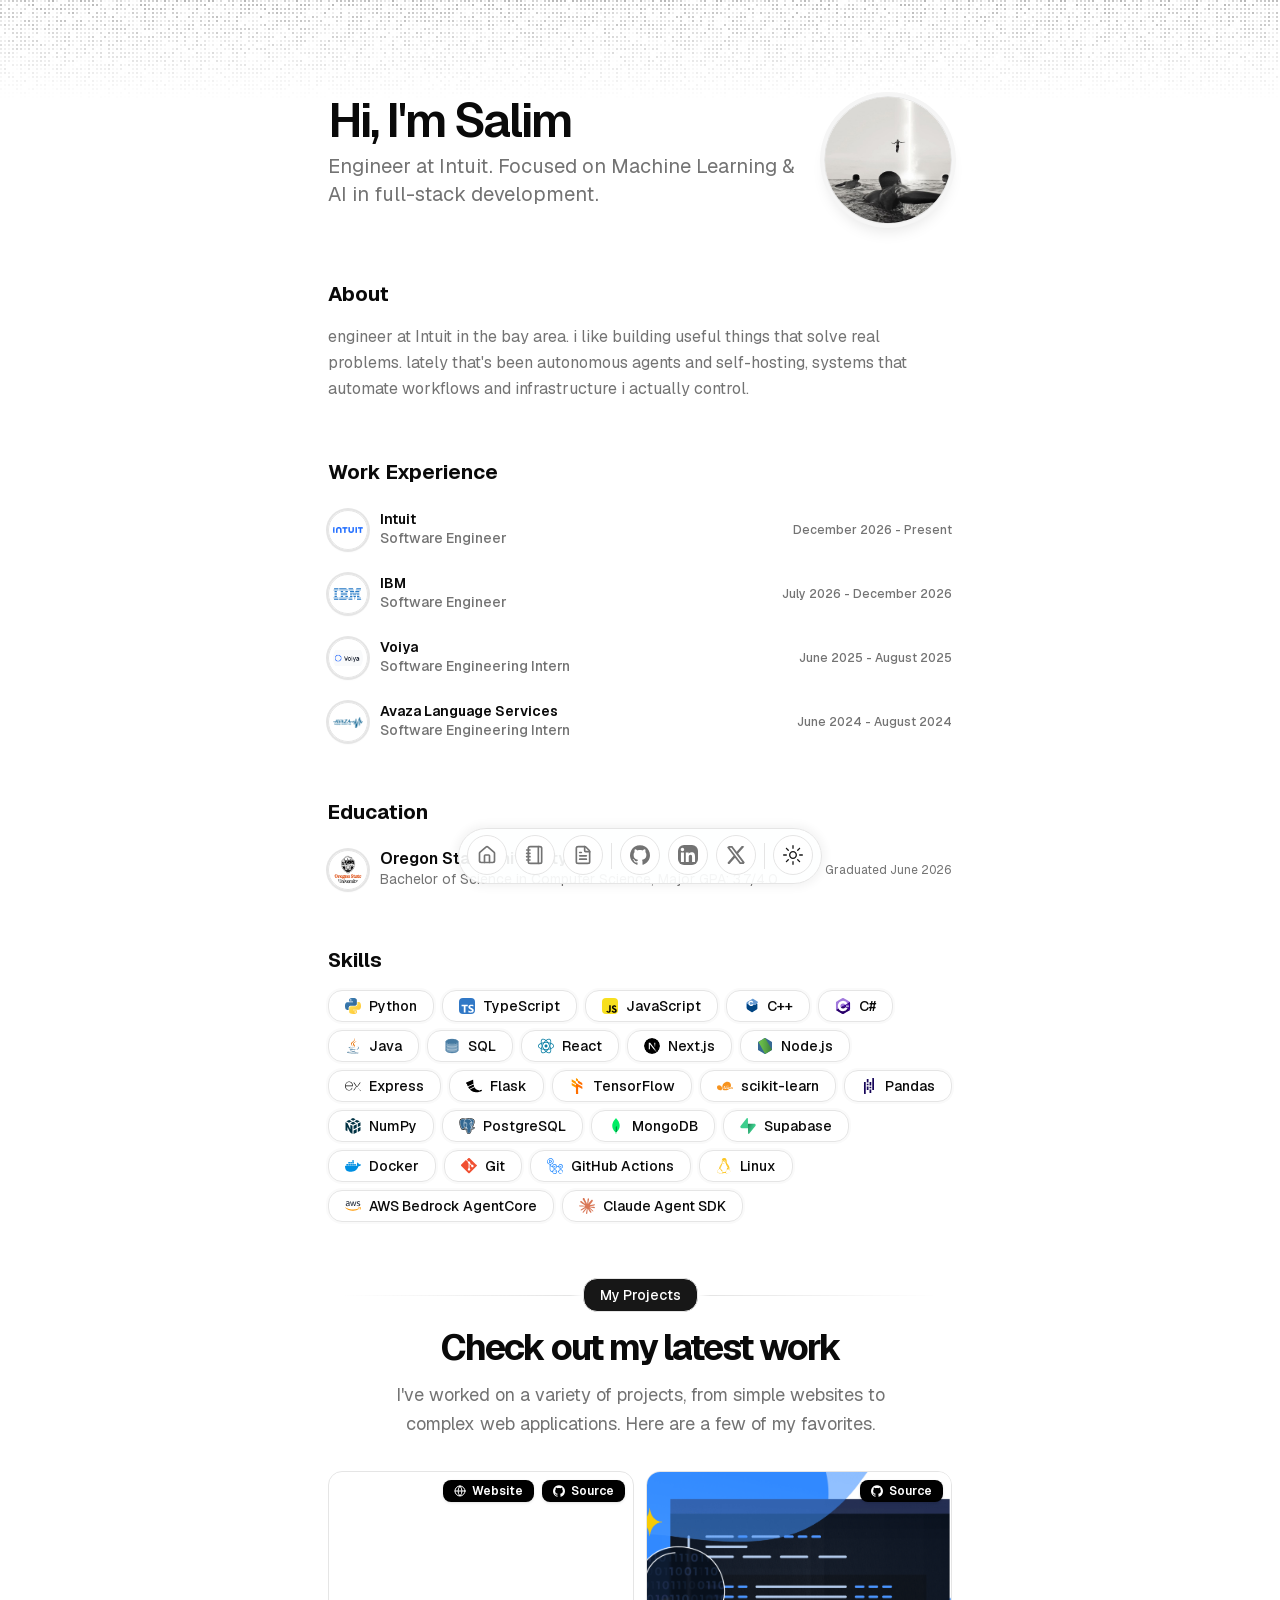
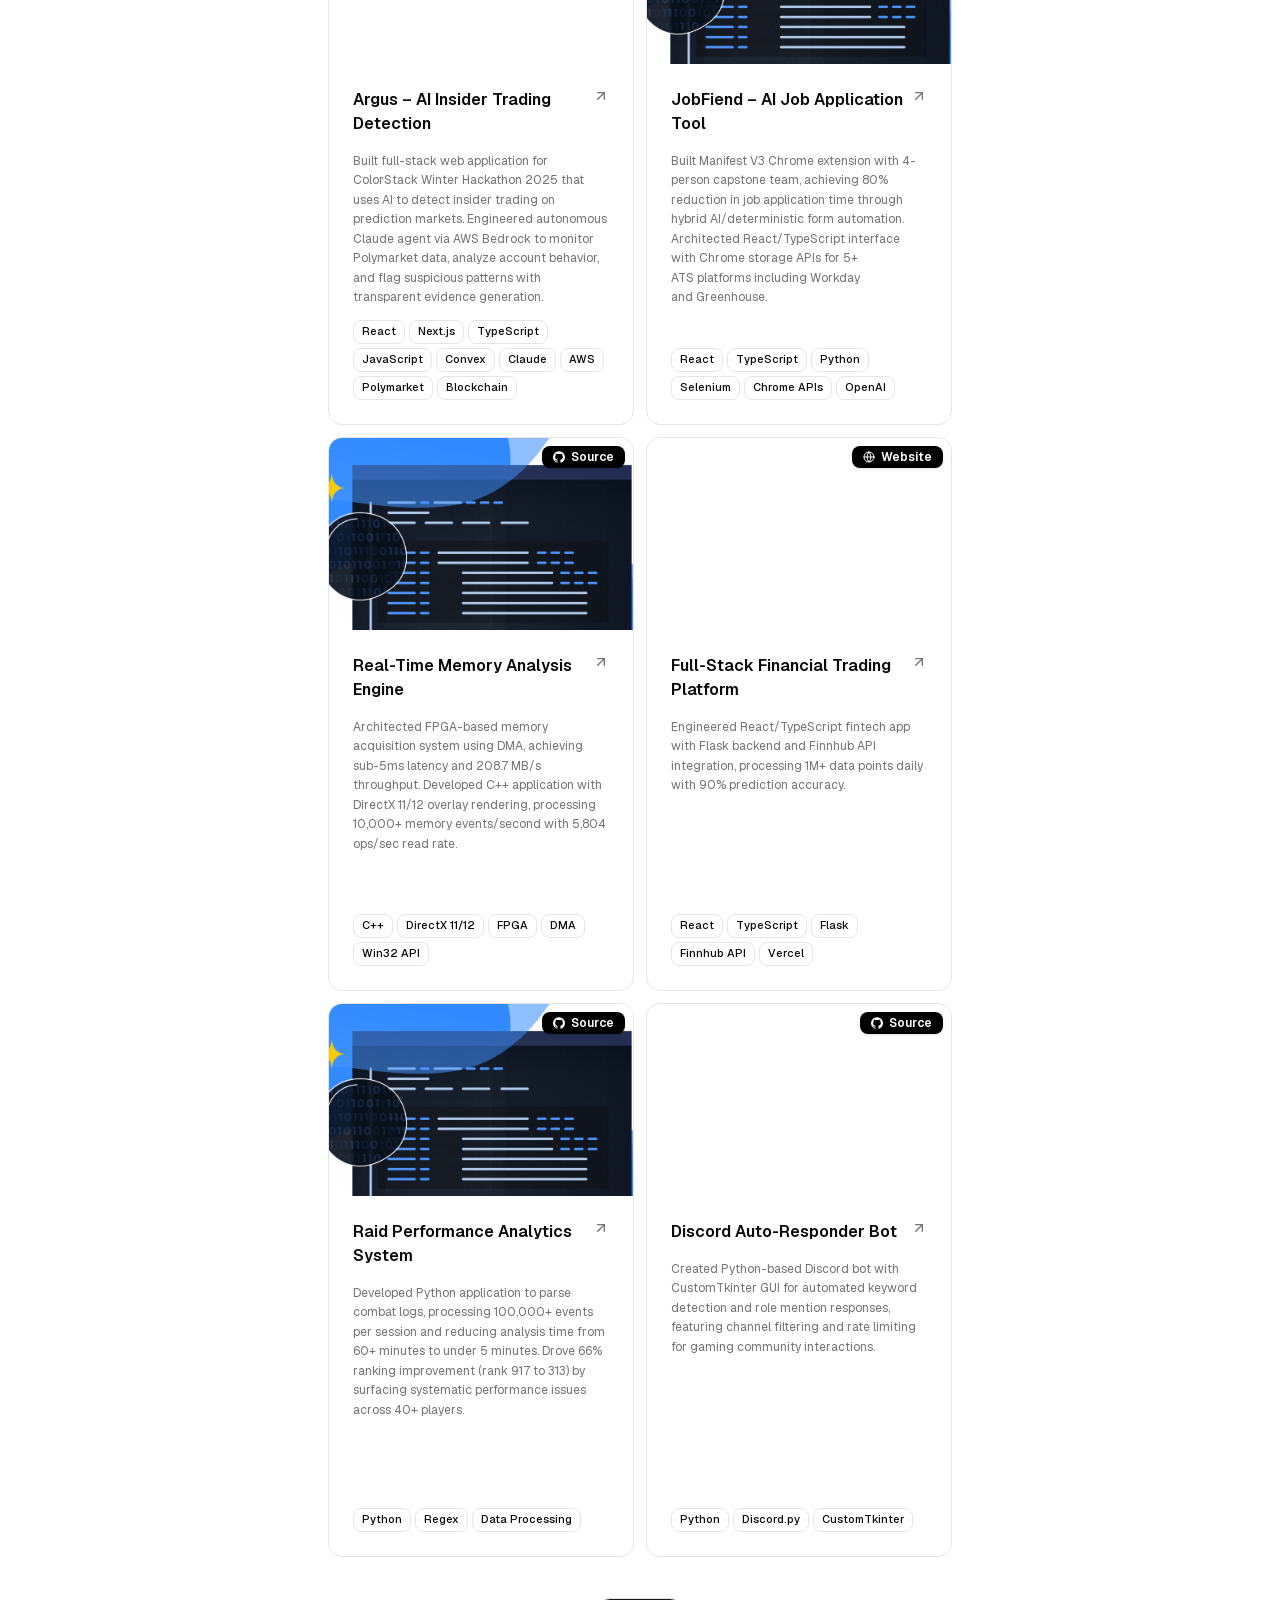
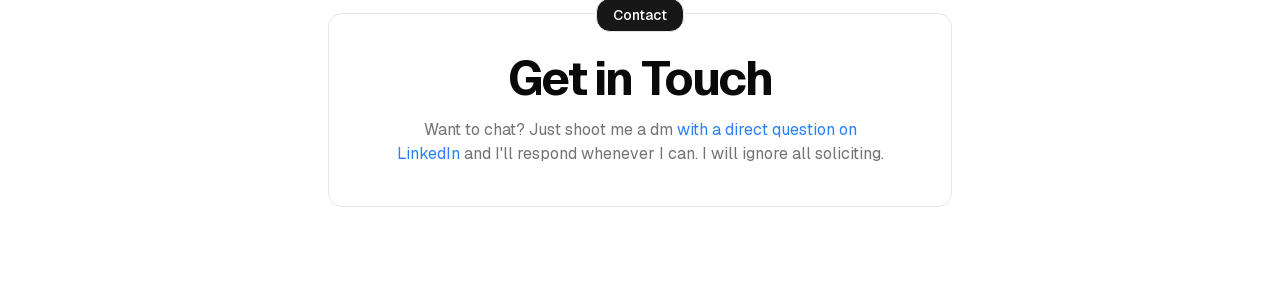
==== index.html @ 307e8f8c "Deploy 7e2ff40f2d755bfeb5355e731fb5a6c71953a22b" ====
<!DOCTYPE html><!--v1bGFWr_uBRPhKfL0Xw4x--><html lang="en"><head><meta charSet="utf-8"/><meta name="viewport" content="width=device-width, initial-scale=1"/><link rel="preload" href="/_next/static/media/797e433ab948586e-s.p.29207c2f.woff2" as="font" crossorigin="" type="font/woff2"/><link rel="preload" href="/_next/static/media/caa3a2e1cccd8315-s.p.3b6cae6d.woff2" as="font" crossorigin="" type="font/woff2"/><link rel="preload" as="image" href="/intuit.png"/><link rel="preload" as="image" href="/ibm.png"/><link rel="preload" as="image" href="/voiya.png"/><link rel="preload" as="image" href="/avaza.png"/><link rel="preload" href="/osu.png" as="image"/><link rel="preload" as="image" href="/MemoryAnalysis.png"/><link rel="stylesheet" href="/_next/static/chunks/4c486f12a15ea960.css" data-precedence="next"/><link rel="preload" as="script" fetchPriority="low" href="/_next/static/chunks/5f8fe1779d039fbc.js"/><script src="/_next/static/chunks/8f4176fbfef2be30.js" async=""></script><script src="/_next/static/chunks/daeb0c231b2fce1c.js" async=""></script><script src="/_next/static/chunks/f322d800278ea09f.js" async=""></script><script src="/_next/static/chunks/turbopack-19019f3e06a7b77a.js" async=""></script><script src="/_next/static/chunks/6a21297094e6a497.js" async=""></script><script src="/_next/static/chunks/fc717ff24ae232ab.js" async=""></script><script src="/_next/static/chunks/5c0843859f7a8e01.js" async=""></script><script src="/_next/static/chunks/aa8100d928005d19.js" async=""></script><script src="/_next/static/chunks/80f752f39536e339.js" async=""></script><script src="/_next/static/chunks/029a8f15e1ed0dcb.js" async=""></script><script src="/_next/static/chunks/483a12865e0bba97.js" async=""></script><script src="/_next/static/chunks/1d3be43a6dda29b7.js" async=""></script><meta name="next-size-adjust" content=""/><title>Salim Mohamed</title><meta name="description" content="Engineer at Intuit. Focused on Machine Learning &amp; AI in full-stack development."/><link rel="manifest" href="/site.webmanifest"/><meta name="robots" content="index, follow"/><meta name="googlebot" content="index, follow, max-video-preview:-1, max-image-preview:large, max-snippet:-1"/><meta property="og:title" content="Salim Mohamed"/><meta property="og:description" content="Engineer at Intuit. Focused on Machine Learning &amp; AI in full-stack development."/><meta property="og:url" content="https://salimmohamed.github.io/"/><meta property="og:site_name" content="Salim Mohamed"/><meta property="og:locale" content="en_US"/><meta property="og:image:alt" content="Salim Mohamed"/><meta property="og:image:type" content="image/png"/><meta property="og:image" content="https://salimmohamed.github.io/opengraph-image.png?4ff2cd6089a0b4b8"/><meta property="og:image:width" content="1200"/><meta property="og:image:height" content="630"/><meta property="og:type" content="website"/><meta name="twitter:card" content="summary_large_image"/><meta name="twitter:title" content="Salim Mohamed"/><meta name="twitter:description" content="Engineer at Intuit. Focused on Machine Learning &amp; AI in full-stack development."/><meta name="twitter:image:alt" content="Salim Mohamed"/><meta name="twitter:image:type" content="image/png"/><meta name="twitter:image" content="https://salimmohamed.github.io/opengraph-image.png?4ff2cd6089a0b4b8"/><meta name="twitter:image:width" content="1200"/><meta name="twitter:image:height" content="630"/><link rel="icon" href="/favicon.ico?favicon.bda4d57d.ico" sizes="48x48" type="image/x-icon"/><link rel="icon" href="/icon.png?icon.f6a9f7d6.png" sizes="512x512" type="image/png"/><link rel="apple-touch-icon" href="/apple-icon.png?apple-icon.ce78c426.png" sizes="180x180" type="image/png"/><script src="/_next/static/chunks/a6dad97d9634a72d.js" noModule=""></script></head><body class="min-h-screen bg-background font-sans antialiased relative geist_a4f9adef-module__rTGU2W__variable geist_mono_f41124e8-module__uIW-CG__variable"><div hidden=""><!--$--><!--/$--></div><script>((a,b,c,d,e,f,g,h)=>{let i=document.documentElement,j=["light","dark"];function k(b){var c;(Array.isArray(a)?a:[a]).forEach(a=>{let c="class"===a,d=c&&f?e.map(a=>f[a]||a):e;c?(i.classList.remove(...d),i.classList.add(f&&f[b]?f[b]:b)):i.setAttribute(a,b)}),c=b,h&&j.includes(c)&&(i.style.colorScheme=c)}if(d)k(d);else try{let a=localStorage.getItem(b)||c,d=g&&"system"===a?window.matchMedia("(prefers-color-scheme: dark)").matches?"dark":"light":a;k(d)}catch(a){}})("class","theme","light",null,["light","dark"],null,true,true)</script><div class="absolute inset-0 top-0 left-0 right-0 h-[100px] overflow-hidden z-0"><div class="h-full w-full" style="mask-image:linear-gradient(to bottom, black, transparent);-webkit-mask-image:linear-gradient(to bottom, black, transparent)"><canvas class="pointer-events-none" style="width:0;height:0"></canvas></div></div><div class="relative z-10 max-w-2xl mx-auto py-12 pb-24 sm:py-24 px-6"><main class="min-h-dvh flex flex-col gap-14 relative"><section id="hero"><div class="mx-auto w-full max-w-2xl space-y-8"><div class="gap-2 gap-y-6 flex flex-col md:flex-row justify-between"><div class="gap-2 flex flex-col order-2 md:order-1"><div class="flex"><span class="inline-block text-3xl font-semibold tracking-tighter sm:text-4xl lg:text-5xl" style="opacity:0;filter:blur(8px);transform:translateY(-8px)">Hi, I&#x27;m Salim</span></div><div class="flex"><span class="inline-block text-muted-foreground max-w-[600px] md:text-lg lg:text-xl" style="opacity:0;filter:blur(8px);transform:translateY(-8px)">Engineer at Intuit. Focused on Machine Learning &amp; AI in full-stack development.</span></div></div><div class="order-1 md:order-2" style="opacity:0;filter:blur(6px);transform:translateY(-6px)"><span class="relative flex shrink-0 overflow-hidden size-24 md:size-32 border rounded-full shadow-lg ring-4 ring-muted"><span class="flex h-full w-full items-center justify-center rounded-full bg-muted">SM</span></span></div></div></div></section><section id="about"><div class="flex min-h-0 flex-col gap-y-4"><div style="opacity:0;filter:blur(6px);transform:translateY(-6px)"><h2 class="text-xl font-bold">About</h2></div><div style="opacity:0;filter:blur(6px);transform:translateY(-6px)"><div class="prose max-w-full text-pretty font-sans leading-relaxed text-muted-foreground dark:prose-invert"><p>engineer at Intuit in the bay area. i like building useful things that solve real problems. lately that&#x27;s been autonomous agents and self-hosting, systems that automate workflows and infrastructure i actually control.</p></div></div></div></section><section id="work"><div class="flex min-h-0 flex-col gap-y-6"><div style="opacity:0;filter:blur(6px);transform:translateY(-6px)"><h2 class="text-xl font-bold">Work Experience</h2></div><div style="opacity:0;filter:blur(6px);transform:translateY(-6px)"><div class="w-full grid gap-6" data-orientation="vertical"><div data-state="closed" data-orientation="vertical" class="w-full border-b-0 grid gap-2"><h3 data-orientation="vertical" data-state="closed" class="flex"><button type="button" aria-controls="radix-_R_2dplflb_" aria-expanded="false" data-state="closed" data-orientation="vertical" id="radix-_R_dplflb_" class="flex flex-1 items-center justify-between text-sm font-medium text-left [&amp;[data-state=open]_svg]:rotate-180 hover:no-underline p-0 cursor-pointer transition-colors rounded-none group [&amp;&gt;svg]:hidden" data-radix-collection-item=""><div class="flex items-center gap-x-3 justify-between w-full text-left"><div class="flex items-center gap-x-3 flex-1 min-w-0"><img src="/intuit.png" alt="Intuit" class="size-8 md:size-10 p-1 border rounded-full shadow ring-2 ring-border overflow-hidden object-contain flex-none"/><div class="flex-1 min-w-0 gap-0.5 flex flex-col"><div class="font-semibold leading-none flex items-center gap-2">Intuit<span class="relative inline-flex items-center w-3.5 h-3.5"><svg xmlns="http://www.w3.org/2000/svg" width="24" height="24" viewBox="0 0 24 24" fill="none" stroke="currentColor" stroke-width="2" stroke-linecap="round" stroke-linejoin="round" class="lucide lucide-chevron-right absolute h-3.5 w-3.5 shrink-0 text-muted-foreground stroke-2 transition-all duration-300 ease-out translate-x-0 opacity-0 group-hover:translate-x-1 group-hover:opacity-100 group-data-[state=open]:opacity-0 group-data-[state=open]:translate-x-0" aria-hidden="true"><path d="m9 18 6-6-6-6"></path></svg><svg xmlns="http://www.w3.org/2000/svg" width="24" height="24" viewBox="0 0 24 24" fill="none" stroke="currentColor" stroke-width="2" stroke-linecap="round" stroke-linejoin="round" class="lucide lucide-chevron-down absolute h-3.5 w-3.5 shrink-0 text-muted-foreground stroke-2 transition-all duration-200 opacity-0 rotate-0 group-data-[state=open]:opacity-100 group-data-[state=open]:rotate-180" aria-hidden="true"><path d="m6 9 6 6 6-6"></path></svg></span></div><div class="font-sans text-sm text-muted-foreground">Software Engineer</div></div></div><div class="flex items-center gap-1 text-xs tabular-nums text-muted-foreground text-right flex-none"><span>December 2026<!-- --> - <!-- -->Present</span></div></div></button></h3><div data-state="closed" id="radix-_R_2dplflb_" hidden="" role="region" aria-labelledby="radix-_R_dplflb_" data-orientation="vertical" class="overflow-hidden text-sm data-[state=closed]:animate-accordion-up data-[state=open]:animate-accordion-down" style="--radix-accordion-content-height:var(--radix-collapsible-content-height);--radix-accordion-content-width:var(--radix-collapsible-content-width)"></div></div><div data-state="closed" data-orientation="vertical" class="w-full border-b-0 grid gap-2"><h3 data-orientation="vertical" data-state="closed" class="flex"><button type="button" aria-controls="radix-_R_2lplflb_" aria-expanded="false" data-state="closed" data-orientation="vertical" id="radix-_R_lplflb_" class="flex flex-1 items-center justify-between text-sm font-medium text-left [&amp;[data-state=open]_svg]:rotate-180 hover:no-underline p-0 cursor-pointer transition-colors rounded-none group [&amp;&gt;svg]:hidden" data-radix-collection-item=""><div class="flex items-center gap-x-3 justify-between w-full text-left"><div class="flex items-center gap-x-3 flex-1 min-w-0"><img src="/ibm.png" alt="IBM" class="size-8 md:size-10 p-1 border rounded-full shadow ring-2 ring-border overflow-hidden object-contain flex-none"/><div class="flex-1 min-w-0 gap-0.5 flex flex-col"><div class="font-semibold leading-none flex items-center gap-2">IBM<span class="relative inline-flex items-center w-3.5 h-3.5"><svg xmlns="http://www.w3.org/2000/svg" width="24" height="24" viewBox="0 0 24 24" fill="none" stroke="currentColor" stroke-width="2" stroke-linecap="round" stroke-linejoin="round" class="lucide lucide-chevron-right absolute h-3.5 w-3.5 shrink-0 text-muted-foreground stroke-2 transition-all duration-300 ease-out translate-x-0 opacity-0 group-hover:translate-x-1 group-hover:opacity-100 group-data-[state=open]:opacity-0 group-data-[state=open]:translate-x-0" aria-hidden="true"><path d="m9 18 6-6-6-6"></path></svg><svg xmlns="http://www.w3.org/2000/svg" width="24" height="24" viewBox="0 0 24 24" fill="none" stroke="currentColor" stroke-width="2" stroke-linecap="round" stroke-linejoin="round" class="lucide lucide-chevron-down absolute h-3.5 w-3.5 shrink-0 text-muted-foreground stroke-2 transition-all duration-200 opacity-0 rotate-0 group-data-[state=open]:opacity-100 group-data-[state=open]:rotate-180" aria-hidden="true"><path d="m6 9 6 6 6-6"></path></svg></span></div><div class="font-sans text-sm text-muted-foreground">Software Engineer</div></div></div><div class="flex items-center gap-1 text-xs tabular-nums text-muted-foreground text-right flex-none"><span>July 2026<!-- --> - <!-- -->December 2026</span></div></div></button></h3><div data-state="closed" id="radix-_R_2lplflb_" hidden="" role="region" aria-labelledby="radix-_R_lplflb_" data-orientation="vertical" class="overflow-hidden text-sm data-[state=closed]:animate-accordion-up data-[state=open]:animate-accordion-down" style="--radix-accordion-content-height:var(--radix-collapsible-content-height);--radix-accordion-content-width:var(--radix-collapsible-content-width)"></div></div><div data-state="closed" data-orientation="vertical" class="w-full border-b-0 grid gap-2"><h3 data-orientation="vertical" data-state="closed" class="flex"><button type="button" aria-controls="radix-_R_2tplflb_" aria-expanded="false" data-state="closed" data-orientation="vertical" id="radix-_R_tplflb_" class="flex flex-1 items-center justify-between text-sm font-medium text-left [&amp;[data-state=open]_svg]:rotate-180 hover:no-underline p-0 cursor-pointer transition-colors rounded-none group [&amp;&gt;svg]:hidden" data-radix-collection-item=""><div class="flex items-center gap-x-3 justify-between w-full text-left"><div class="flex items-center gap-x-3 flex-1 min-w-0"><img src="/voiya.png" alt="Voiya" class="size-8 md:size-10 p-1 border rounded-full shadow ring-2 ring-border overflow-hidden object-contain flex-none"/><div class="flex-1 min-w-0 gap-0.5 flex flex-col"><div class="font-semibold leading-none flex items-center gap-2">Voiya<span class="relative inline-flex items-center w-3.5 h-3.5"><svg xmlns="http://www.w3.org/2000/svg" width="24" height="24" viewBox="0 0 24 24" fill="none" stroke="currentColor" stroke-width="2" stroke-linecap="round" stroke-linejoin="round" class="lucide lucide-chevron-right absolute h-3.5 w-3.5 shrink-0 text-muted-foreground stroke-2 transition-all duration-300 ease-out translate-x-0 opacity-0 group-hover:translate-x-1 group-hover:opacity-100 group-data-[state=open]:opacity-0 group-data-[state=open]:translate-x-0" aria-hidden="true"><path d="m9 18 6-6-6-6"></path></svg><svg xmlns="http://www.w3.org/2000/svg" width="24" height="24" viewBox="0 0 24 24" fill="none" stroke="currentColor" stroke-width="2" stroke-linecap="round" stroke-linejoin="round" class="lucide lucide-chevron-down absolute h-3.5 w-3.5 shrink-0 text-muted-foreground stroke-2 transition-all duration-200 opacity-0 rotate-0 group-data-[state=open]:opacity-100 group-data-[state=open]:rotate-180" aria-hidden="true"><path d="m6 9 6 6 6-6"></path></svg></span></div><div class="font-sans text-sm text-muted-foreground">Software Engineering Intern</div></div></div><div class="flex items-center gap-1 text-xs tabular-nums text-muted-foreground text-right flex-none"><span>June 2025<!-- --> - <!-- -->August 2025</span></div></div></button></h3><div data-state="closed" id="radix-_R_2tplflb_" hidden="" role="region" aria-labelledby="radix-_R_tplflb_" data-orientation="vertical" class="overflow-hidden text-sm data-[state=closed]:animate-accordion-up data-[state=open]:animate-accordion-down" style="--radix-accordion-content-height:var(--radix-collapsible-content-height);--radix-accordion-content-width:var(--radix-collapsible-content-width)"></div></div><div data-state="closed" data-orientation="vertical" class="w-full border-b-0 grid gap-2"><h3 data-orientation="vertical" data-state="closed" class="flex"><button type="button" aria-controls="radix-_R_35plflb_" aria-expanded="false" data-state="closed" data-orientation="vertical" id="radix-_R_15plflb_" class="flex flex-1 items-center justify-between text-sm font-medium text-left [&amp;[data-state=open]_svg]:rotate-180 hover:no-underline p-0 cursor-pointer transition-colors rounded-none group [&amp;&gt;svg]:hidden" data-radix-collection-item=""><div class="flex items-center gap-x-3 justify-between w-full text-left"><div class="flex items-center gap-x-3 flex-1 min-w-0"><img src="/avaza.png" alt="Avaza Language Services" class="size-8 md:size-10 p-1 border rounded-full shadow ring-2 ring-border overflow-hidden object-contain flex-none"/><div class="flex-1 min-w-0 gap-0.5 flex flex-col"><div class="font-semibold leading-none flex items-center gap-2">Avaza Language Services<span class="relative inline-flex items-center w-3.5 h-3.5"><svg xmlns="http://www.w3.org/2000/svg" width="24" height="24" viewBox="0 0 24 24" fill="none" stroke="currentColor" stroke-width="2" stroke-linecap="round" stroke-linejoin="round" class="lucide lucide-chevron-right absolute h-3.5 w-3.5 shrink-0 text-muted-foreground stroke-2 transition-all duration-300 ease-out translate-x-0 opacity-0 group-hover:translate-x-1 group-hover:opacity-100 group-data-[state=open]:opacity-0 group-data-[state=open]:translate-x-0" aria-hidden="true"><path d="m9 18 6-6-6-6"></path></svg><svg xmlns="http://www.w3.org/2000/svg" width="24" height="24" viewBox="0 0 24 24" fill="none" stroke="currentColor" stroke-width="2" stroke-linecap="round" stroke-linejoin="round" class="lucide lucide-chevron-down absolute h-3.5 w-3.5 shrink-0 text-muted-foreground stroke-2 transition-all duration-200 opacity-0 rotate-0 group-data-[state=open]:opacity-100 group-data-[state=open]:rotate-180" aria-hidden="true"><path d="m6 9 6 6 6-6"></path></svg></span></div><div class="font-sans text-sm text-muted-foreground">Software Engineering Intern</div></div></div><div class="flex items-center gap-1 text-xs tabular-nums text-muted-foreground text-right flex-none"><span>June 2024<!-- --> - <!-- -->August 2024</span></div></div></button></h3><div data-state="closed" id="radix-_R_35plflb_" hidden="" role="region" aria-labelledby="radix-_R_15plflb_" data-orientation="vertical" class="overflow-hidden text-sm data-[state=closed]:animate-accordion-up data-[state=open]:animate-accordion-down" style="--radix-accordion-content-height:var(--radix-collapsible-content-height);--radix-accordion-content-width:var(--radix-collapsible-content-width)"></div></div></div></div></div></section><section id="education"><div class="flex min-h-0 flex-col gap-y-6"><div style="opacity:0;filter:blur(6px);transform:translateY(-6px)"><h2 class="text-xl font-bold">Education</h2></div><div class="flex flex-col gap-8"><div style="opacity:0;filter:blur(6px);transform:translateY(-6px)"><a target="_blank" rel="noopener noreferrer" class="flex items-center gap-x-3 justify-between group" href="https://oregonstate.edu/"><div class="flex items-center gap-x-3 flex-1 min-w-0"><img src="/osu.png" alt="Oregon State University" class="size-8 md:size-10 p-1 border rounded-full shadow ring-2 ring-border overflow-hidden object-contain flex-none"/><div class="flex-1 min-w-0 flex flex-col gap-0.5"><div class="font-semibold leading-none flex items-center gap-2">Oregon State University<svg xmlns="http://www.w3.org/2000/svg" width="24" height="24" viewBox="0 0 24 24" fill="none" stroke="currentColor" stroke-width="2" stroke-linecap="round" stroke-linejoin="round" class="lucide lucide-arrow-up-right h-3.5 w-3.5 text-muted-foreground opacity-0 -translate-x-2 group-hover:opacity-100 group-hover:translate-x-0 transition-all duration-200" aria-hidden="true"><path d="M7 7h10v10"></path><path d="M7 17 17 7"></path></svg></div><div class="font-sans text-sm text-muted-foreground">Bachelor of Science in Computer Science, Major GPA: 3.7/4.0</div></div></div><div class="flex items-center gap-1 text-xs tabular-nums text-muted-foreground text-right flex-none"><span>Graduated June 2026</span></div></a></div></div></div></section><section id="skills"><div class="flex min-h-0 flex-col gap-y-4"><div style="opacity:0;filter:blur(6px);transform:translateY(-6px)"><h2 class="text-xl font-bold">Skills</h2></div><div class="flex flex-wrap gap-2"><div style="opacity:0;filter:blur(6px);transform:translateY(-6px)"><div class="border bg-background border-border ring-2 ring-border/20 rounded-xl h-8 w-fit px-4 flex items-center gap-2"><svg class="size-4 rounded overflow-hidden object-contain" fill="none" viewBox="16 16 32 32"><path fill="url(#a)" d="M31.885 16c-8.124 0-7.617 3.523-7.617 3.523l.01 3.65h7.752v1.095H21.197S16 23.678 16 31.876c0 8.196 4.537 7.906 4.537 7.906h2.708v-3.804s-.146-4.537 4.465-4.537h7.688s4.32.07 4.32-4.175v-7.019S40.374 16 31.885 16zm-4.275 2.454a1.394 1.394 0 1 1 0 2.79 1.393 1.393 0 0 1-1.395-1.395c0-.771.624-1.395 1.395-1.395z"></path><path fill="url(#b)" d="M32.115 47.833c8.124 0 7.617-3.523 7.617-3.523l-.01-3.65H31.97v-1.095h10.832S48 40.155 48 31.958c0-8.197-4.537-7.906-4.537-7.906h-2.708v3.803s.146 4.537-4.465 4.537h-7.688s-4.32-.07-4.32 4.175v7.019s-.656 4.247 7.833 4.247zm4.275-2.454a1.393 1.393 0 0 1-1.395-1.395 1.394 1.394 0 1 1 1.395 1.395z"></path><defs><linearGradient id="a" x1="19.075" x2="34.898" y1="18.782" y2="34.658" gradientUnits="userSpaceOnUse"><stop stop-color="#387EB8"></stop><stop offset="1" stop-color="#366994"></stop></linearGradient><linearGradient id="b" x1="28.809" x2="45.803" y1="28.882" y2="45.163" gradientUnits="userSpaceOnUse"><stop stop-color="#FFE052"></stop><stop offset="1" stop-color="#FFC331"></stop></linearGradient></defs></svg><span class="text-foreground text-sm font-medium">Python</span></div></div><div style="opacity:0;filter:blur(6px);transform:translateY(-6px)"><div class="border bg-background border-border ring-2 ring-border/20 rounded-xl h-8 w-fit px-4 flex items-center gap-2"><svg class="size-4 rounded overflow-hidden object-contain" viewBox="0 0 256 256" preserveAspectRatio="xMidYMid"><path d="M20 0h216c11.046 0 20 8.954 20 20v216c0 11.046-8.954 20-20 20H20c-11.046 0-20-8.954-20-20V20C0 8.954 8.954 0 20 0Z" fill="#3178C6"></path><path d="M150.518 200.475v27.62c4.492 2.302 9.805 4.028 15.938 5.179 6.133 1.151 12.597 1.726 19.393 1.726 6.622 0 12.914-.633 18.874-1.899 5.96-1.266 11.187-3.352 15.678-6.257 4.492-2.906 8.048-6.704 10.669-11.394 2.62-4.689 3.93-10.486 3.93-17.391 0-5.006-.749-9.394-2.246-13.163a30.748 30.748 0 0 0-6.479-10.055c-2.821-2.935-6.205-5.567-10.149-7.898-3.945-2.33-8.394-4.531-13.347-6.602-3.628-1.497-6.881-2.949-9.761-4.359-2.879-1.41-5.327-2.848-7.342-4.316-2.016-1.467-3.571-3.021-4.665-4.661-1.094-1.64-1.641-3.495-1.641-5.567 0-1.899.489-3.61 1.468-5.135s2.362-2.834 4.147-3.927c1.785-1.094 3.973-1.942 6.565-2.547 2.591-.604 5.471-.906 8.638-.906 2.304 0 4.737.173 7.299.518 2.563.345 5.14.877 7.732 1.597a53.669 53.669 0 0 1 7.558 2.719 41.7 41.7 0 0 1 6.781 3.797v-25.807c-4.204-1.611-8.797-2.805-13.778-3.582-4.981-.777-10.697-1.165-17.147-1.165-6.565 0-12.784.705-18.658 2.115-5.874 1.409-11.043 3.61-15.506 6.602-4.463 2.993-7.99 6.805-10.582 11.437-2.591 4.632-3.887 10.17-3.887 16.615 0 8.228 2.375 15.248 7.127 21.06 4.751 5.811 11.963 10.731 21.638 14.759a291.458 291.458 0 0 1 10.625 4.575c3.283 1.496 6.119 3.049 8.509 4.66 2.39 1.611 4.276 3.366 5.658 5.265 1.382 1.899 2.073 4.057 2.073 6.474a9.901 9.901 0 0 1-1.296 4.963c-.863 1.524-2.174 2.848-3.93 3.97-1.756 1.122-3.945 1.999-6.565 2.632-2.62.633-5.687.95-9.2.95-5.989 0-11.92-1.05-17.794-3.151-5.875-2.1-11.317-5.25-16.327-9.451Zm-46.036-68.733H140V109H41v22.742h35.345V233h28.137V131.742Z" fill="#FFF"></path></svg><span class="text-foreground text-sm font-medium">TypeScript</span></div></div><div style="opacity:0;filter:blur(6px);transform:translateY(-6px)"><div class="border bg-background border-border ring-2 ring-border/20 rounded-xl h-8 w-fit px-4 flex items-center gap-2"><svg class="size-4 rounded overflow-hidden object-contain" viewBox="0 0 256 256"><path fill="#F7DF1E" d="M0 0h256v256H0V0Z"></path><path d="M67.312 213.932l19.59-11.856c3.78 6.701 7.218 12.371 15.465 12.371 7.905 0 12.89-3.092 12.89-15.12v-81.798h24.057v82.138c0 24.917-14.606 36.259-35.916 36.259-19.245 0-30.416-9.967-36.087-21.996M152.381 211.354l19.588-11.341c5.157 8.421 11.859 14.607 23.715 14.607 9.969 0 16.325-4.984 16.325-11.858 0-8.248-6.53-11.17-17.528-15.98l-6.013-2.58c-17.357-7.387-28.87-16.667-28.87-36.257 0-18.044 13.747-31.792 35.228-31.792 15.294 0 26.292 5.328 34.196 19.247l-18.732 12.03c-4.125-7.389-8.591-10.31-15.465-10.31-7.046 0-11.514 4.468-11.514 10.31 0 7.217 4.468 10.14 14.778 14.608l6.014 2.577c20.45 8.765 31.963 17.7 31.963 37.804 0 21.654-17.012 33.51-39.867 33.51-22.339 0-36.774-10.654-43.819-24.574" fill="#000"></path></svg><span class="text-foreground text-sm font-medium">JavaScript</span></div></div><div style="opacity:0;filter:blur(6px);transform:translateY(-6px)"><div class="border bg-background border-border ring-2 ring-border/20 rounded-xl h-8 w-fit px-4 flex items-center gap-2"><svg class="size-4 rounded overflow-hidden object-contain" viewBox="0 0 256 288" fill="none"><path d="M255.569 84.452c-.002-4.83-1.035-9.098-3.124-12.761-2.052-3.602-5.058-6.627-9.032-9.066C219.547 47.308 195.68 31.988 171.81 16.677c-7.927-5.094-16.052-5.106-23.984-.022C125.383 30.592 80.236 57.46 57.757 71.665c-8.207 5.186-12.268 12.667-12.268 22.79v73.242c0 4.823 1.028 9.085 3.112 12.742 2.09 3.668 5.103 6.7 9.085 9.139 22.443 15.321 46.31 30.641 70.174 45.956 7.945 5.102 16.079 5.103 24.023.015 23.868-15.312 47.736-30.632 71.609-45.943 3.982-2.44 6.995-5.472 9.085-9.139 2.083-3.656 3.111-7.919 3.112-12.742l-.12-83.273Z" fill="#659AD2"></path><path d="M128.182 143.241 57.758 102.07c-1.92-1.123-3.607-2.507-5.065-4.152v88.238c0 4.823 1.028 9.085 3.112 12.742 2.09 3.668 5.103 6.7 9.085 9.139 22.443 15.321 46.31 30.641 70.174 45.956 7.945 5.102 16.079 5.103 24.023.015 23.868-15.312 47.736-30.632 71.609-45.943 3.982-2.44 6.995-5.472 9.085-9.139 2.083-3.656 3.111-7.919 3.112-12.742V97.918c-1.458 1.645-3.145 3.029-5.065 4.152l-109.646 41.171Z" fill="#004482"></path><path d="M128.182 143.241c-26.065 0-47.188-21.123-47.188-47.187 0-26.066 21.123-47.19 47.188-47.19 18.216 0 34.05 10.333 41.945 25.46l-20.97 12.138c-3.96-7.567-11.865-12.739-20.975-12.739-13.027 0-23.59 10.563-23.59 23.59 0 13.027 10.563 23.59 23.59 23.59 9.11 0 17.016-5.172 20.975-12.74l20.97 12.14c-7.895 15.126-23.729 22.938-41.945 22.938Z" fill="#FFF"></path><path d="M191.463 107.854h-6v-6h-6v6h-6v6h6v6h6v-6h6v-6ZM215.463 107.854h-6v-6h-6v6h-6v6h6v6h6v-6h6v-6Z" fill="#FFF"></path></svg><span class="text-foreground text-sm font-medium">C++</span></div></div><div style="opacity:0;filter:blur(6px);transform:translateY(-6px)"><div class="border bg-background border-border ring-2 ring-border/20 rounded-xl h-8 w-fit px-4 flex items-center gap-2"><svg class="size-4 rounded overflow-hidden object-contain" preserveAspectRatio="xMidYMid" viewBox="0 -1.43 255.58 290.11"><path fill="#a179dc" d="M255.57 84.45c0-4.83-1.04-9.1-3.13-12.76a24.4 24.4 0 0 0-9.24-9C209.17 43.05 175.1 23.5 141.1 3.86c-9.17-5.3-18.06-5.1-27.16.27-13.54 7.98-81.35 46.83-101.55 58.53C4.06 67.5.02 74.87 0 84.44v118.37c0 4.72 1 8.9 2.99 12.51 2.05 3.72 5.17 6.82 9.38 9.26 20.21 11.7 88.02 50.55 101.56 58.53 9.11 5.38 18 5.57 27.17.27 34.02-19.64 68.08-39.2 102.1-58.81a24.33 24.33 0 0 0 9.4-9.25c1.99-3.61 2.98-7.8 2.98-12.52l-.01-118.35"></path><path fill="#280068" d="M128.18 143.24 2.98 215.33c2.06 3.7 5.18 6.8 9.4 9.25 20.2 11.7 88.01 50.55 101.55 58.53 9.11 5.38 18 5.57 27.17.27 34.02-19.64 68.08-39.2 102.1-58.81a24.33 24.33 0 0 0 9.4-9.25z"></path><path fill="#390091" d="M255.57 84.45c0-4.83-1.04-9.1-3.13-12.76l-124.26 71.55 124.41 72.07c2-3.6 2.99-7.79 3-12.51 0 0 0-78.9-.02-118.35"></path><g fill="#fff"><path d="M201.9 116.3v13.47h13.47v-13.48h6.73v13.48h13.48v6.73H222.1v13.48h13.48v6.74H222.1v13.47h-6.73V156.7h-13.48v13.48h-6.73V156.7h-13.48v-6.73h13.47V136.5h-13.47v-6.74h13.47v-13.48zm13.47 20.2h-13.48v13.48h13.48z"></path><path d="M128.46 48.63a94.96 94.96 0 0 1 82.26 47.45l-.16-.27-41.35 23.8A47.28 47.28 0 0 0 129 96.33h-.54a47.3 47.3 0 0 0-47.3 47.3 47.08 47.08 0 0 0 6.23 23.47 47.28 47.28 0 0 0 82.29-.27l-.2.35 41.29 23.91a94.97 94.97 0 0 1-81.25 47.54h-1.06a94.96 94.96 0 0 1-95-95 95 95 0 0 1 95-95z"></path></g></svg><span class="text-foreground text-sm font-medium">C#</span></div></div><div style="opacity:0;filter:blur(6px);transform:translateY(-6px)"><div class="border bg-background border-border ring-2 ring-border/20 rounded-xl h-8 w-fit px-4 flex items-center gap-2"><svg class="size-4 rounded overflow-hidden object-contain" preserveAspectRatio="xMidYMid" viewBox="0 0 256 346"><path d="M83 267s-14 8 9 11c27 3 41 2 71-3 0 0 8 5 19 9-67 29-153-2-99-17M74 230s-15 11 8 13c29 3 52 3 92-4 0 0 6 5 15 8-82 24-173 2-115-17" fill="#5382A1"></path><path d="M144 166c17 19-4 36-4 36s42-22 22-49c-18-26-32-38 44-82 0 0-119 29-62 95" fill="#E76F00"></path><path d="M233 295s10 8-10 15c-39 12-163 15-197 0-12-5 11-13 18-14l12-2c-14-9-89 19-38 28 138 22 251-10 215-27M89 190s-63 15-22 21c17 2 51 2 83-1 26-2 52-7 52-7l-16 9c-64 16-187 8-151-9 30-14 54-13 54-13M202 253c64-33 34-66 13-61l-7 2s2-3 6-5c41-14 73 43-14 66l2-2" fill="#5382A1"></path><path d="M162 0s36 36-34 91c-56 45-12 70 0 99-32-30-56-56-40-80 23-35 89-53 74-110" fill="#E76F00"></path><path d="M95 345c62 4 158-3 160-32 0 0-4 11-51 20-53 10-119 9-158 2 0 0 8 7 49 10" fill="#5382A1"></path></svg><span class="text-foreground text-sm font-medium">Java</span></div></div><div style="opacity:0;filter:blur(6px);transform:translateY(-6px)"><div class="border bg-background border-border ring-2 ring-border/20 rounded-xl h-8 w-fit px-4 flex items-center gap-2"><svg class="size-4 rounded overflow-hidden object-contain" viewBox="0 0 24 24" fill="none"><ellipse cx="12" cy="5.5" rx="9" ry="3.5" fill="#4479A1"></ellipse><path d="M3 5.5v13c0 1.933 4.03 3.5 9 3.5s9-1.567 9-3.5v-13" stroke="#4479A1" stroke-width="0" fill="#4479A1" opacity="0.7"></path><path d="M21 5.5c0 1.933-4.03 3.5-9 3.5S3 7.433 3 5.5" stroke="#FFF" stroke-width="0.5" fill="none"></path><path d="M21 10c0 1.933-4.03 3.5-9 3.5S3 11.933 3 10" stroke="#FFF" stroke-width="0.5" fill="none"></path><path d="M21 14.5c0 1.933-4.03 3.5-9 3.5S3 16.433 3 14.5" stroke="#FFF" stroke-width="0.5" fill="none"></path><path d="M3 5.5v13c0 1.933 4.03 3.5 9 3.5s9-1.567 9-3.5v-13" stroke="#4479A1" stroke-width="1.5" fill="none"></path><ellipse cx="12" cy="5.5" rx="9" ry="3.5" fill="none" stroke="#4479A1" stroke-width="1.5"></ellipse></svg><span class="text-foreground text-sm font-medium">SQL</span></div></div><div style="opacity:0;filter:blur(6px);transform:translateY(-6px)"><div class="border bg-background border-border ring-2 ring-border/20 rounded-xl h-8 w-fit px-4 flex items-center gap-2"><svg class="size-4 rounded overflow-hidden object-contain" viewBox="0 0 569 512" xmlns:xlink="http://www.w3.org/1999/xlink"><g fill="none" fill-rule="evenodd"><g fill="#087EA4" fill-rule="nonzero"><path d="M285.5,201 C255.400481,201 231,225.400481 231,255.5 C231,285.599519 255.400481,310 285.5,310 C315.599519,310 340,285.599519 340,255.5 C340,225.400481 315.599519,201 285.5,201" id="Path"></path><path d="M568.959856,255.99437 C568.959856,213.207656 529.337802,175.68144 466.251623,150.985214 C467.094645,145.423543 467.85738,139.922107 468.399323,134.521063 C474.621631,73.0415145 459.808523,28.6686204 426.709856,9.5541429 C389.677085,-11.8291748 337.36955,3.69129898 284.479928,46.0162134 C231.590306,3.69129898 179.282771,-11.8291748 142.25,9.5541429 C109.151333,28.6686204 94.3382249,73.0415145 100.560533,134.521063 C101.102476,139.922107 101.845139,145.443621 102.708233,151.02537 C97.4493791,153.033193 92.2908847,155.161486 87.3331099,157.39017 C31.0111824,182.708821 0,217.765415 0,255.99437 C0,298.781084 39.6220545,336.307301 102.708233,361.003527 C101.845139,366.565197 101.102476,372.066633 100.560533,377.467678 C94.3382249,438.947226 109.151333,483.32012 142.25,502.434597 C153.629683,508.887578 166.52439,512.186771 179.603923,511.991836 C210.956328,511.991836 247.567589,495.487529 284.479928,465.972527 C321.372196,495.487529 358.003528,511.991836 389.396077,511.991836 C402.475265,512.183856 415.36922,508.884856 426.75,502.434597 C459.848667,483.32012 474.661775,438.947226 468.439467,377.467678 C467.897524,372.066633 467.134789,366.565197 466.291767,361.003527 C529.377946,336.347457 569,298.761006 569,255.99437 M389.155214,27.1025182 C397.565154,26.899606 405.877839,28.9368502 413.241569,33.0055186 C436.223966,46.2772304 446.540955,82.2775015 441.522965,131.770345 C441.181741,135.143488 440.780302,138.556788 440.298575,141.990165 C414.066922,134.08804 387.205771,128.452154 360.010724,125.144528 C343.525021,103.224055 325.192524,82.7564475 305.214266,63.9661533 C336.586743,39.7116483 366.032313,27.1025182 389.135142,27.1025182 M378.356498,310.205598 C368.204912,327.830733 357.150626,344.919965 345.237759,361.405091 C325.045049,363.479997 304.758818,364.51205 284.459856,364.497299 C264.167589,364.51136 243.888075,363.479308 223.702025,361.405091 C211.820914,344.919381 200.80007,327.83006 190.683646,310.205598 C180.532593,292.629285 171.306974,274.534187 163.044553,255.99437 C171.306974,237.454554 180.532593,219.359455 190.683646,201.783142 C200.784121,184.229367 211.770999,167.201087 223.601665,150.764353 C243.824636,148.63809 264.145559,147.579168 284.479928,147.591877 C304.772146,147.579725 325.051559,148.611772 345.237759,150.68404 C357.109048,167.14607 368.136094,184.201112 378.27621,201.783142 C388.419418,219.363718 397.644825,237.458403 405.915303,255.99437 C397.644825,274.530337 388.419418,292.625022 378.27621,310.205598 M419.724813,290.127366 C426.09516,307.503536 431.324985,325.277083 435.380944,343.334682 C417.779633,348.823635 399.836793,353.149774 381.668372,356.285142 C388.573127,345.871232 395.263781,335.035679 401.740334,323.778483 C408.143291,312.655143 414.144807,301.431411 419.805101,290.207679 M246.363271,390.377981 C258.848032,391.140954 271.593728,391.582675 284.5,391.582675 C297.406272,391.582675 310.232256,391.140954 322.737089,390.377981 C310.880643,404.583418 298.10766,417.997563 284.5,430.534446 C270.921643,417.999548 258.18192,404.585125 246.363271,390.377981 Z M187.311556,356.244986 C169.137286,353.123646 151.187726,348.810918 133.578912,343.334682 C137.618549,325.305649 142.828222,307.559058 149.174827,290.207679 C154.754833,301.431411 160.736278,312.655143 167.239594,323.778483 C173.74291,334.901824 180.467017,345.864539 187.311556,356.285142 M149.174827,221.760984 C142.850954,204.473938 137.654787,186.794745 133.619056,168.834762 C151.18418,163.352378 169.085653,159.013101 187.211197,155.844146 C180.346585,166.224592 173.622478,176.986525 167.139234,188.210257 C160.65599,199.433989 154.734761,210.517173 149.074467,221.760984 M322.616657,121.590681 C310.131896,120.827708 297.3862,120.385987 284.379568,120.385987 C271.479987,120.385987 258.767744,120.787552 246.242839,121.590681 C258.061488,107.383537 270.801211,93.9691137 284.379568,81.4342157 C297.99241,93.9658277 310.765727,107.380324 322.616657,121.590681 Z M401.70019,188.210257 C395.196875,176.939676 388.472767,166.09743 381.527868,155.68352 C399.744224,158.819049 417.734224,163.151949 435.380944,168.654058 C431.331963,186.680673 426.122466,204.426664 419.785029,221.781062 C414.205023,210.55733 408.203506,199.333598 401.720262,188.230335 M127.517179,131.790423 C122.438973,82.3176579 132.816178,46.2973086 155.778503,33.0255968 C163.144699,28.9632474 171.455651,26.9264282 179.864858,27.1225964 C202.967687,27.1225964 232.413257,39.7317265 263.785734,63.9862316 C243.794133,82.7898734 225.448298,103.270812 208.949132,125.204763 C181.761691,128.528025 154.90355,134.14313 128.661281,141.990165 C128.199626,138.556788 127.778115,135.163566 127.456963,131.790423 M98.4529773,182.106474 C101.54406,180.767925 104.695358,179.429376 107.906872,178.090828 C114.220532,204.735668 122.781793,230.7969 133.498624,255.99437 C122.761529,281.241316 114.193296,307.357063 107.8868,334.058539 C56.7434387,313.076786 27.0971497,284.003505 27.0971497,255.99437 C27.0971497,229.450947 53.1907013,202.526037 98.4529773,182.106474 Z M155.778503,478.963143 C132.816178,465.691432 122.438973,429.671082 127.517179,380.198317 C127.838331,376.825174 128.259842,373.431953 128.721497,369.978497 C154.953686,377.878517 181.814655,383.514365 209.009348,386.824134 C225.500295,408.752719 243.832321,429.233234 263.805806,448.042665 C220.069,481.834331 180.105722,492.97775 155.838719,478.963143 M441.502893,380.198317 C446.520883,429.691161 436.203894,465.691432 413.221497,478.963143 C388.974566,493.017906 348.991216,481.834331 305.274481,448.042665 C325.241364,429.232737 343.566681,408.752215 360.050868,386.824134 C387.245915,383.516508 414.107066,377.880622 440.338719,369.978497 C440.820446,373.431953 441.221885,376.825174 441.563109,380.198317 M461.193488,334.018382 C454.869166,307.332523 446.294494,281.231049 435.561592,255.99437 C446.289797,230.744081 454.857778,204.629101 461.173416,177.930202 C512.216417,198.911955 541.942994,227.985236 541.942994,255.99437 C541.942994,284.003505 512.296705,313.076786 461.153344,334.058539" id="Shape"></path></g></g></svg><span class="text-foreground text-sm font-medium">React</span></div></div><div style="opacity:0;filter:blur(6px);transform:translateY(-6px)"><div class="border bg-background border-border ring-2 ring-border/20 rounded-xl h-8 w-fit px-4 flex items-center gap-2"><svg class="size-4 rounded overflow-hidden object-contain" viewBox="0 0 180 180"><mask height="180" id=":r8:mask0_408_134" maskUnits="userSpaceOnUse" width="180" x="0" y="0" style="mask-type:alpha"><circle cx="90" cy="90" fill="black" r="90"></circle></mask><g mask="url(#:r8:mask0_408_134)"><circle cx="90" cy="90" data-circle="true" fill="black" r="90"></circle><path d="M149.508 157.52L69.142 54H54V125.97H66.1136V69.3836L139.999 164.845C143.333 162.614 146.509 160.165 149.508 157.52Z" fill="url(#:r8:paint0_linear_408_134)"></path><rect fill="url(#:r8:paint1_linear_408_134)" height="72" width="12" x="115" y="54"></rect></g><defs><linearGradient gradientUnits="userSpaceOnUse" id=":r8:paint0_linear_408_134" x1="109" x2="144.5" y1="116.5" y2="160.5"><stop stop-color="white"></stop><stop offset="1" stop-color="white" stop-opacity="0"></stop></linearGradient><linearGradient gradientUnits="userSpaceOnUse" id=":r8:paint1_linear_408_134" x1="121" x2="120.799" y1="54" y2="106.875"><stop stop-color="white"></stop><stop offset="1" stop-color="white" stop-opacity="0"></stop></linearGradient></defs></svg><span class="text-foreground text-sm font-medium">Next.js</span></div></div><div style="opacity:0;filter:blur(6px);transform:translateY(-6px)"><div class="border bg-background border-border ring-2 ring-border/20 rounded-xl h-8 w-fit px-4 flex items-center gap-2"><svg class="size-4 rounded overflow-hidden object-contain" viewBox="0 0 256 292" xmlns:xlink="http://www.w3.org/1999/xlink"><defs><linearGradient id="a" x1="68.188%" x2="27.823%" y1="17.487%" y2="89.755%"><stop offset="0%" stop-color="#41873F"></stop><stop offset="32.88%" stop-color="#418B3D"></stop><stop offset="63.52%" stop-color="#419637"></stop><stop offset="93.19%" stop-color="#3FA92D"></stop><stop offset="100%" stop-color="#3FAE2A"></stop></linearGradient><linearGradient id="c" x1="43.277%" x2="159.245%" y1="55.169%" y2="-18.306%"><stop offset="13.76%" stop-color="#41873F"></stop><stop offset="40.32%" stop-color="#54A044"></stop><stop offset="71.36%" stop-color="#66B848"></stop><stop offset="90.81%" stop-color="#6CC04A"></stop></linearGradient><linearGradient id="f" x1="-4.389%" x2="101.499%" y1="49.997%" y2="49.997%"><stop offset="9.192%" stop-color="#6CC04A"></stop><stop offset="28.64%" stop-color="#66B848"></stop><stop offset="59.68%" stop-color="#54A044"></stop><stop offset="86.24%" stop-color="#41873F"></stop></linearGradient><path id="b" d="M134.923 1.832c-4.344-2.443-9.502-2.443-13.846 0L6.787 67.801C2.443 70.244 0 74.859 0 79.745v132.208c0 4.887 2.715 9.502 6.787 11.945l114.29 65.968c4.344 2.444 9.502 2.444 13.846 0l114.29-65.968c4.344-2.443 6.787-7.058 6.787-11.945V79.745c0-4.886-2.715-9.501-6.787-11.944L134.923 1.832Z"></path><path id="e" d="M134.923 1.832c-4.344-2.443-9.502-2.443-13.846 0L6.787 67.801C2.443 70.244 0 74.859 0 79.745v132.208c0 4.887 2.715 9.502 6.787 11.945l114.29 65.968c4.344 2.444 9.502 2.444 13.846 0l114.29-65.968c4.344-2.443 6.787-7.058 6.787-11.945V79.745c0-4.886-2.715-9.501-6.787-11.944L134.923 1.832Z"></path></defs><path fill="url(#a)" d="M134.923 1.832c-4.344-2.443-9.502-2.443-13.846 0L6.787 67.801C2.443 70.244 0 74.859 0 79.745v132.208c0 4.887 2.715 9.502 6.787 11.945l114.29 65.968c4.344 2.444 9.502 2.444 13.846 0l114.29-65.968c4.344-2.443 6.787-7.058 6.787-11.945V79.745c0-4.886-2.715-9.501-6.787-11.944L134.923 1.832Z"></path><mask id="d" fill="#fff"><use xlink:href="#b"></use></mask><path fill="url(#c)" d="M249.485 67.8 134.65 1.833c-1.086-.542-2.443-1.085-3.529-1.357L2.443 220.912c1.086 1.357 2.444 2.443 3.8 3.258l114.834 65.968c3.258 1.9 7.059 2.443 10.588 1.357L252.47 70.515c-.815-1.086-1.9-1.9-2.986-2.714Z" mask="url(#d)"></path><mask id="g" fill="#fff"><use xlink:href="#e"></use></mask><path fill="url(#f)" d="M249.756 223.898c3.258-1.9 5.701-5.158 6.787-8.687L130.579.204c-3.258-.543-6.787-.272-9.773 1.628L6.786 67.53l122.979 224.238c1.628-.272 3.529-.815 5.158-1.63l114.833-66.239Z" mask="url(#g)"></path></svg><span class="text-foreground text-sm font-medium">Node.js</span></div></div><div style="opacity:0;filter:blur(6px);transform:translateY(-6px)"><div class="border bg-background border-border ring-2 ring-border/20 rounded-xl h-8 w-fit px-4 flex items-center gap-2"><svg class="size-4 rounded overflow-hidden object-contain" viewBox="0 0 128 128" fill="none"><path d="M126.67 98.44c-4.56 1.16-7.38.05-9.91-3.75-5.68-8.51-11.95-16.63-18-24.9-.78-1.07-1.59-2.12-2.6-3.45C89.17 76.32 82.3 86.21 75.14 96.1c-2.34 3.24-4.87 4.83-9.09 3.6l23.37-32.46-22.1-30.65c4.24-.77 7.12-.2 9.41 3.43 6.07 9.64 12.66 18.94 19.58 29.15 6.97-10.15 13.62-19.46 19.7-29.12 2.26-3.6 5.08-4.33 9.22-3.37l-8.39 11.44c-5.19 7.09-10.45 14.13-15.5 21.3a4.08 4.08 0 0 0 .06 5.01c7.26 10.15 14.42 20.37 22.27 31.21zM1.33 61.74c.72-3.61 1.2-7.29 2.2-10.83 6-21.43 30.6-30.34 47.5-17.06C60.93 41.64 63.39 52.62 62.9 65H7.1c-.84 22.68 15.15 35.24 34.91 28.09 5.55-2.01 9.09-6.17 11.2-11.62 1.14-2.94 2.81-3.53 5.67-2.46-1.77 5.63-4.35 10.73-9.03 14.54-8.92 7.27-22.76 8.07-33.14 2.28-9.81-5.47-14.51-14.23-15.03-25.2-.04-.83-.21-1.65-.34-2.63l-.01-6.26zm5.87-1.49h50.43c-.33-16.06-10.91-27.47-25.15-27.56-15.66-.1-25.6 11.27-25.28 27.56z" fill="currentColor"></path></svg><span class="text-foreground text-sm font-medium">Express</span></div></div><div style="opacity:0;filter:blur(6px);transform:translateY(-6px)"><div class="border bg-background border-border ring-2 ring-border/20 rounded-xl h-8 w-fit px-4 flex items-center gap-2"><svg class="size-4 rounded overflow-hidden object-contain" viewBox="0 0 24 24" preserveAspectRatio="xMidYMid"><path d="M10.773 2.878c-.013 1.434.322 4.624.445 5.734l-8.558 3.83c-.56-.959-.98-2.304-1.237-3.38l-.06.027c-.205.09-.406.053-.494-.088l-.011-.018-.82-1.506c-.058-.105-.05-.252.024-.392a.78.78 0 0 1 .358-.331l9.824-4.207c.146-.064.299-.063.4.004.106.062.127.128.13.327Zm.68 7c.523 1.97.675 2.412.832 2.818l-7.263 3.7a19.35 19.35 0 0 1-1.81-2.83l8.24-3.689Zm12.432 8.786h.003c.283.402-.047.657-.153.698l-.947.37c.037.125.035.319-.217.414l-.736.287c-.229.09-.398-.059-.42-.2l-.025-.125c-4.427 1.784-7.94 1.685-10.696.647-1.981-.745-3.576-1.983-4.846-3.379l6.948-3.54c.721 1.431 1.586 2.454 2.509 3.178 2.086 1.638 4.415 1.712 5.793 1.563l-.047-.233c-.015-.077.007-.135.086-.165l.734-.288a.302.302 0 0 1 .342.086l.748-.288a.306.306 0 0 1 .341.086l.583.89Z" fill="#000000"></path></svg><span class="text-foreground text-sm font-medium">Flask</span></div></div><div style="opacity:0;filter:blur(6px);transform:translateY(-6px)"><div class="border bg-background border-border ring-2 ring-border/20 rounded-xl h-8 w-fit px-4 flex items-center gap-2"><svg class="size-4 rounded overflow-hidden object-contain" viewBox="0 0 256 274" fill="none"><path d="M145.726 42.065v42.07l72.861 42.07v-42.07l-72.86-42.07Zm-35.454 84.139v169.167l36.363-21.038V148.27l72.86 42.07V148.27l-72.86-42.066-36.363-21.035v42.07l.001-.001-.001-1.034Z" fill="#FF6F00"></path><path d="M110.272 126.204 37.413 84.134v42.07l72.86 42.07-.001-42.07ZM0 42.065l110.272 63.104V63.099L37.413 21.03v42.07L0 42.065ZM110.272 0v42.065l35.454 21.035V21.03L110.272 0Z" fill="#FF9800"></path><path d="M110.272 126.204v42.07l36.363 21.035v-42.07l-36.363-21.035ZM110.272 210.343v42.07l36.363 21.035v-42.07l-36.363-21.035Z" fill="#FF6F00"></path></svg><span class="text-foreground text-sm font-medium">TensorFlow</span></div></div><div style="opacity:0;filter:blur(6px);transform:translateY(-6px)"><div class="border bg-background border-border ring-2 ring-border/20 rounded-xl h-8 w-fit px-4 flex items-center gap-2"><svg class="size-4 rounded overflow-hidden object-contain" viewBox="0 0 24 24" preserveAspectRatio="xMidYMid"><path d="M15.601 5.53c-1.91.035-3.981.91-5.63 2.56-2.93 2.93-2.083 8.53-1.088 9.525.805.804 6.595 1.843 9.526-1.088a9.74 9.74 0 0 0 .584-.643c.043-.292.205-.66.489-1.106a1.848 1.848 0 0 1-.537.176c-.144.265-.37.55-.676.855-.354.335-.607.554-.76.656a.795.795 0 0 1-.437.152c-.35 0-.514-.308-.494-.924-.22.316-.425.549-.612.7a.914.914 0 0 1-.578.224c-.194 0-.36-.09-.496-.273a1.03 1.03 0 0 1-.193-.507 4.016 4.016 0 0 1-.726.583c-.224.132-.47.197-.74.197-.3 0-.543-.096-.727-.288a.978.978 0 0 1-.257-.524v.004c-.3.276-.564.48-.79.611a1.295 1.295 0 0 1-.649.197.693.693 0 0 1-.571-.275c-.145-.183-.218-.43-.218-.739 0-.464.101-1.02.302-1.67.201-.65.445-1.25.733-1.797l.842-.312a.21.21 0 0 1 .06-.013c.063 0 .116.047.157.14.04.095.061.221.061.38 0 .451-.104.888-.312 1.31-.207.422-.532.873-.974 1.352-.018.23-.027.388-.027.474 0 .193.036.345.106.458.071.113.165.169.282.169a.71.71 0 0 0 .382-.13c.132-.084.333-.26.602-.523.028-.418.187-.798.482-1.142.324-.38.685-.569 1.08-.569.206 0 .37.054.494.16a.524.524 0 0 1 .186.417c0 .458-.486.829-1.459 1.114.088.43.32.646.693.646a.807.807 0 0 0 .417-.117c.129-.076.321-.243.575-.497.032-.252.118-.495.259-.728.182-.3.416-.544.701-.73.285-.185.537-.278.756-.278.276 0 .47.127.58.381l.677-.374h.186l-.292.971c-.15.488-.226.823-.226 1.004 0 .19.067.285.202.285.086 0 .181-.045.285-.137.104-.092.25-.232.437-.42v.001c.143-.155.274-.32.392-.494-.19-.084-.285-.21-.285-.375 0-.17.058-.352.174-.545.116-.194.275-.29.479-.29.172 0 .258.088.258.265 0 .139-.05.338-.149.596.367-.04.687-.32.961-.842l.228-.01c1.059-2.438.828-5.075-.83-6.732-1.019-1.02-2.408-1.5-3.895-1.471zm4.725 8.203a8.938 8.938 0 0 1-1.333 2.151 1.09 1.09 0 0 0-.012.147c0 .168.047.309.14.423.092.113.206.17.34.17.296 0 .714-.264 1.254-.787-.001.04-.003.08-.003.121 0 .146.012.368.036.666l.733-.172c0-.2.003-.357.01-.474.01-.157.033-.33.066-.517.02-.11.07-.216.152-.315l.186-.216a5.276 5.276 0 0 1 .378-.397c.062-.055.116-.099.162-.13a.26.26 0 0 1 .123-.046c.055 0 .083.035.083.106 0 .07-.052.236-.156.497-.194.486-.292.848-.292 1.084 0 .175.046.314.136.418a.45.45 0 0 0 .358.155c.365 0 .803-.269 1.313-.808v-.381c-.361.426-.623.64-.784.64-.109 0-.163-.067-.163-.2 0-.1.065-.316.195-.65.19-.486.285-.836.285-1.048a.464.464 0 0 0-.112-.319.36.36 0 0 0-.282-.127c-.165 0-.354.077-.567.233-.213.156-.5.436-.863.84.053-.262.165-.622.335-1.08l-.809.156a6.54 6.54 0 0 0-.399 1.074c-.04.156-.07.316-.092.48a7.447 7.447 0 0 1-.49.45.38.38 0 0 1-.229.08.208.208 0 0 1-.174-.082.352.352 0 0 1-.064-.222c0-.1.019-.214.056-.343.038-.13.12-.373.249-.731l.308-.849zm-17.21-2.927c-.863-.016-1.67.263-2.261.854-1.352 1.352-1.07 3.827.631 5.527 1.7 1.701 4.95 1.21 5.527.632.467-.466 1.07-3.827-.631-5.527-.957-.957-2.158-1.465-3.267-1.486zm12.285.358h.166v.21H15.4zm.427 0h.166v.865l.46-.455h.195l-.364.362.428.684h-.198l-.357-.575-.164.166v.41h-.166zm1.016 0h.166v.21h-.166zm.481.122h.166v.288h.172v.135h-.172v.717c0 .037.006.062.02.075.012.013.037.02.074.02a.23.23 0 0 0 .078-.01v.141a.802.802 0 0 1-.136.014.23.23 0 0 1-.15-.043.15.15 0 0 1-.052-.123v-.79h-.141v-.136h.141zm-3.562.258c.081 0 .15.012.207.038.057.024.1.061.13.11s.045.106.045.173h-.176c-.006-.111-.075-.167-.208-.167a.285.285 0 0 0-.164.041.134.134 0 0 0-.06.117c0 .035.015.065.045.088.03.024.08.044.15.06l.16.039a.47.47 0 0 1 .224.105c.047.046.07.108.07.186a.3.3 0 0 1-.052.175.327.327 0 0 1-.152.116.585.585 0 0 1-.226.041c-.136 0-.24-.03-.309-.088-.069-.059-.105-.149-.109-.269h.176c.004.037.01.065.017.084a.166.166 0 0 0 .034.054c.044.043.112.065.204.065a.31.31 0 0 0 .177-.045.139.139 0 0 0 .067-.119.116.116 0 0 0-.038-.09.287.287 0 0 0-.124-.055l-.156-.038a1.248 1.248 0 0 1-.159-.05.359.359 0 0 1-.098-.061.22.22 0 0 1-.058-.083.32.32 0 0 1-.016-.108c0-.096.036-.174.109-.232a.45.45 0 0 1 .29-.087zm1.035 0a.46.46 0 0 1 .202.043.351.351 0 0 1 .187.212.577.577 0 0 1 .023.126h-.168a.256.256 0 0 0-.078-.168.242.242 0 0 0-.17-.06.248.248 0 0 0-.155.05.306.306 0 0 0-.1.144.662.662 0 0 0-.034.224.58.58 0 0 0 .035.214.299.299 0 0 0 .101.135.261.261 0 0 0 .157.048c.142 0 .227-.084.256-.252h.167a.519.519 0 0 1-.065.22.35.35 0 0 1-.146.138.464.464 0 0 1-.216.048.448.448 0 0 1-.246-.066.441.441 0 0 1-.161-.192.703.703 0 0 1-.057-.293c0-.085.01-.163.032-.233a.522.522 0 0 1 .095-.182.403.403 0 0 1 .15-.117.453.453 0 0 1 .191-.04zm.603.03h.166v1.046H15.4zm1.443 0h.166v1.046h-.166zm-5.05.618c-.08 0-.2.204-.356.611-.155.407-.308.977-.459 1.71.281-.312.509-.662.683-1.05.175-.387.262-.72.262-.999a.455.455 0 0 0-.036-.197c-.025-.05-.056-.075-.093-.075zm4.662 1.797c-.221 0-.431.188-.629.563-.197.376-.296.722-.296 1.038 0 .12.029.216.088.29a.273.273 0 0 0 .223.111c.221 0 .43-.188.625-.565.196-.377.294-.725.294-1.043a.457.457 0 0 0-.083-.29.269.269 0 0 0-.222-.104zm-2.848.007c-.146 0-.285.11-.417.333-.133.222-.2.51-.2.866.566-.159.849-.452.849-.881 0-.212-.077-.318-.232-.318Z" fill="#F7931E"></path></svg><span class="text-foreground text-sm font-medium">scikit-learn</span></div></div><div style="opacity:0;filter:blur(6px);transform:translateY(-6px)"><div class="border bg-background border-border ring-2 ring-border/20 rounded-xl h-8 w-fit px-4 flex items-center gap-2"><svg class="size-4 rounded overflow-hidden object-contain" viewBox="0 0 24 24" preserveAspectRatio="xMidYMid"><path d="M16.922 0h2.623v18.104h-2.623zm-4.126 12.94h2.623v2.57h-2.623zm0-7.037h2.623v5.446h-2.623zm0 11.197h2.623v5.446h-2.623zM4.456 5.896h2.622V24H4.455zm4.213 2.559h2.623v2.57H8.67zm0 4.151h2.623v5.447H8.67zm0-11.187h2.623v5.446H8.67Z" fill="#150458"></path></svg><span class="text-foreground text-sm font-medium">Pandas</span></div></div><div style="opacity:0;filter:blur(6px);transform:translateY(-6px)"><div class="border bg-background border-border ring-2 ring-border/20 rounded-xl h-8 w-fit px-4 flex items-center gap-2"><svg class="size-4 rounded overflow-hidden object-contain" viewBox="0 0 24 24" preserveAspectRatio="xMidYMid"><path d="M10.315 4.876L6.3048 2.8517l-4.401 2.1965 4.1186 2.0683zm1.8381.9277l4.2045 2.1223-4.3622 2.1906-4.125-2.0718zm5.6153-2.9213l4.3193 2.1658-3.863 1.9402-4.2131-2.1252zm-1.859-.9329L12.021 0 8.1742 1.9193l4.0068 2.0208zm-3.0401 16.7443V24l4.7107-2.3507-.0053-5.3085zm4.7037-4.2057l-.0052-5.2528-4.6985 2.3356v5.2546zm5.6553-.9845v5.327l-4.0178 2.0052-.0029-5.3028zm0-1.8626V6.4214l-4.0253 2.001.0034 5.2633zM11.2062 11.571L8.0333 9.9756v6.895s-3.8804-8.2564-4.2399-8.998c-.0463-.0957-.2371-.2007-.2858-.2262C2.8118 7.2812.773 6.2485.773 6.2485V18.43l2.8204 1.5076v-6.3674s3.8392 7.3775 3.878 7.458c.0389.0807.4245.8582.8362 1.1314.5485.363 2.8992 1.7766 2.8992 1.7766z" fill="#013243"></path></svg><span class="text-foreground text-sm font-medium">NumPy</span></div></div><div style="opacity:0;filter:blur(6px);transform:translateY(-6px)"><div class="border bg-background border-border ring-2 ring-border/20 rounded-xl h-8 w-fit px-4 flex items-center gap-2"><svg class="size-4 rounded overflow-hidden object-contain" xml:space="preserve" viewBox="0 0 432.071 445.383"><g style="fill-rule:nonzero;clip-rule:nonzero;fill:none;stroke:#fff;stroke-width:12.4651;stroke-linecap:round;stroke-linejoin:round;stroke-miterlimit:4"><path d="M323.205 324.227c2.833-23.601 1.984-27.062 19.563-23.239l4.463.392c13.517.615 31.199-2.174 41.587-7 22.362-10.376 35.622-27.7 13.572-23.148-50.297 10.376-53.755-6.655-53.755-6.655 53.111-78.803 75.313-178.836 56.149-203.322-52.27-66.789-142.748-35.206-144.262-34.386l-.482.089c-9.938-2.062-21.06-3.294-33.554-3.496-22.761-.374-40.032 5.967-53.133 15.904 0 0-161.408-66.498-153.899 83.628 1.597 31.936 45.777 241.655 98.47 178.31 19.259-23.163 37.871-42.748 37.871-42.748 9.242 6.14 20.307 9.272 31.912 8.147l.897-.765c-.281 2.876-.157 5.689.359 9.019-13.572 15.167-9.584 17.83-36.723 23.416-27.457 5.659-11.326 15.734-.797 18.367 12.768 3.193 42.305 7.716 62.268-20.224l-.795 3.188c5.325 4.26 4.965 30.619 5.72 49.452.756 18.834 2.017 36.409 5.856 46.771 3.839 10.36 8.369 37.05 44.036 29.406 29.809-6.388 52.6-15.582 54.677-101.107" style="fill:#000;stroke:#000;stroke-width:37.3953;stroke-linecap:butt;stroke-linejoin:miter"></path><path d="M402.395 271.23c-50.302 10.376-53.76-6.655-53.76-6.655 53.111-78.808 75.313-178.843 56.153-203.326-52.27-66.785-142.752-35.2-144.262-34.38l-.486.087c-9.938-2.063-21.06-3.292-33.56-3.496-22.761-.373-40.026 5.967-53.127 15.902 0 0-161.411-66.495-153.904 83.63 1.597 31.938 45.776 241.657 98.471 178.312 19.26-23.163 37.869-42.748 37.869-42.748 9.243 6.14 20.308 9.272 31.908 8.147l.901-.765c-.28 2.876-.152 5.689.361 9.019-13.575 15.167-9.586 17.83-36.723 23.416-27.459 5.659-11.328 15.734-.796 18.367 12.768 3.193 42.307 7.716 62.266-20.224l-.796 3.188c5.319 4.26 9.054 27.711 8.428 48.969-.626 21.259-1.044 35.854 3.147 47.254 4.191 11.4 8.368 37.05 44.042 29.406 29.809-6.388 45.256-22.942 47.405-50.555 1.525-19.631 4.976-16.729 5.194-34.28l2.768-8.309c3.192-26.611.507-35.196 18.872-31.203l4.463.392c13.517.615 31.208-2.174 41.591-7 22.358-10.376 35.618-27.7 13.573-23.148z" style="fill:#336791;stroke:none" stroke="none"></path><path d="M215.866 286.484c-1.385 49.516.348 99.377 5.193 111.495 4.848 12.118 15.223 35.688 50.9 28.045 29.806-6.39 40.651-18.756 45.357-46.051 3.466-20.082 10.148-75.854 11.005-87.281M173.104 38.256S11.583-27.76 19.092 122.365c1.597 31.938 45.779 241.664 98.473 178.316 19.256-23.166 36.671-41.335 36.671-41.335M260.349 26.207c-5.591 1.753 89.848-34.889 144.087 34.417 19.159 24.484-3.043 124.519-56.153 203.329"></path><path d="M348.282 263.953s3.461 17.036 53.764 6.653c22.04-4.552 8.776 12.774-13.577 23.155-18.345 8.514-59.474 10.696-60.146-1.069-1.729-30.355 21.647-21.133 19.96-28.739-1.525-6.85-11.979-13.573-18.894-30.338-6.037-14.633-82.796-126.849 21.287-110.183 3.813-.789-27.146-99.002-124.553-100.599-97.385-1.597-94.19 119.762-94.19 119.762" style="stroke-linejoin:bevel"></path><path d="M188.604 274.334c-13.577 15.166-9.584 17.829-36.723 23.417-27.459 5.66-11.326 15.733-.797 18.365 12.768 3.195 42.307 7.718 62.266-20.229 6.078-8.509-.036-22.086-8.385-25.547-4.034-1.671-9.428-3.765-16.361 3.994z"></path><path d="M187.715 274.069c-1.368-8.917 2.93-19.528 7.536-31.942 6.922-18.626 22.893-37.255 10.117-96.339-9.523-44.029-73.396-9.163-73.436-3.193-.039 5.968 2.889 30.26-1.067 58.548-5.162 36.913 23.488 68.132 56.479 64.938"></path><path d="M172.517 141.7c-.288 2.039 3.733 7.48 8.976 8.207 5.234.73 9.714-3.522 9.998-5.559.284-2.039-3.732-4.285-8.977-5.015-5.237-.731-9.719.333-9.996 2.367z" style="fill:#fff;stroke-width:4.155;stroke-linecap:butt;stroke-linejoin:miter"></path><path d="M331.941 137.543c.284 2.039-3.732 7.48-8.976 8.207-5.238.73-9.718-3.522-10.005-5.559-.277-2.039 3.74-4.285 8.979-5.015 5.239-.73 9.718.333 10.002 2.368z" style="fill:#fff;stroke-width:2.0775;stroke-linecap:butt;stroke-linejoin:miter"></path><path d="M350.676 123.432c.863 15.994-3.445 26.888-3.988 43.914-.804 24.748 11.799 53.074-7.191 81.435"></path></g></svg><span class="text-foreground text-sm font-medium">PostgreSQL</span></div></div><div style="opacity:0;filter:blur(6px);transform:translateY(-6px)"><div class="border bg-background border-border ring-2 ring-border/20 rounded-xl h-8 w-fit px-4 flex items-center gap-2"><svg class="size-4 rounded overflow-hidden object-contain" viewBox="0 0 256 549" fill="none"><path d="M175.622 61.108C152.612 33.807 132.797 6.078 128.749.32a1.03 1.03 0 0 0-1.492 0c-4.048 5.759-23.863 33.487-46.873 60.788-197.542 251.896 31.244 421.444 31.244 421.444l2.76 1.852c1.017 22.396 3.07 56.408 3.07 56.408h20.09s2.054-34.012 3.071-56.408l2.76-1.852s228.787-169.548 31.243-421.444Z" fill="#00ED64"></path><path d="M139.426 483.652s-8.953-5.96-11.587-10.12V291.103c0-3.263 3.505-5.158 6.12-3.31l18.533 13.31c0 0-2.124 146.385-2.124 172.43 0 4.086-5.183 12.477-10.942 10.12Z" fill="#004F29"></path><path d="M128.168 490.404s8.953-5.96 11.587-10.12V297.855c0-3.263-3.505-5.158-6.12-3.31l-18.533 13.31c0 0 2.124 146.385 2.124 172.43 0 4.086 5.183 12.477 10.942 10.12Z" fill="#00A74E"></path></svg><span class="text-foreground text-sm font-medium">MongoDB</span></div></div><div style="opacity:0;filter:blur(6px);transform:translateY(-6px)"><div class="border bg-background border-border ring-2 ring-border/20 rounded-xl h-8 w-fit px-4 flex items-center gap-2"><svg class="size-4 rounded overflow-hidden object-contain" viewBox="0 0 109 113" fill="none"><path d="M63.708 110.284c-2.86 3.601-8.658 1.628-8.727-2.97l-1.007-67.251h45.22c8.19 0 12.758 9.46 7.665 15.874l-43.151 54.347Z" fill="url(#supabase-a)"></path><path d="M63.708 110.284c-2.86 3.601-8.658 1.628-8.727-2.97l-1.007-67.251h45.22c8.19 0 12.758 9.46 7.665 15.874l-43.151 54.347Z" fill="url(#supabase-b)" fill-opacity="0.2"></path><path d="M45.317 2.071c2.86-3.601 8.657-1.628 8.726 2.97l.442 67.251H9.83c-8.19 0-12.759-9.46-7.665-15.875L45.317 2.071Z" fill="#3ECF8E"></path><defs><linearGradient id="supabase-a" x1="53.974" x2="94.163" y1="54.974" y2="71.829" gradientUnits="userSpaceOnUse"><stop stop-color="#249361"></stop><stop offset="1" stop-color="#3ECF8E"></stop></linearGradient><linearGradient id="supabase-b" x1="36.156" x2="54.484" y1="30.578" y2="65.081" gradientUnits="userSpaceOnUse"><stop></stop><stop offset="1" stop-opacity="0"></stop></linearGradient></defs></svg><span class="text-foreground text-sm font-medium">Supabase</span></div></div><div style="opacity:0;filter:blur(6px);transform:translateY(-6px)"><div class="border bg-background border-border ring-2 ring-border/20 rounded-xl h-8 w-fit px-4 flex items-center gap-2"><svg class="size-4 rounded overflow-hidden object-contain" viewBox="0 0 24 24" fill="#008fe2"><path d="M13.98 11.08h2.12a.19.19 0 0 0 .19-.19V9.01a.19.19 0 0 0-.19-.19h-2.12a.18.18 0 0 0-.18.18v1.9c0 .1.08.18.18.18m-2.95-5.43h2.12a.19.19 0 0 0 .18-.19V3.57a.19.19 0 0 0-.18-.18h-2.12a.18.18 0 0 0-.19.18v1.9c0 .1.09.18.19.18m0 2.71h2.12a.19.19 0 0 0 .18-.18V6.29a.19.19 0 0 0-.18-.18h-2.12a.18.18 0 0 0-.19.18v1.89c0 .1.09.18.19.18m-2.93 0h2.12a.19.19 0 0 0 .18-.18V6.29a.18.18 0 0 0-.18-.18H8.1a.18.18 0 0 0-.18.18v1.89c0 .1.08.18.18.18m-2.96 0h2.11a.19.19 0 0 0 .19-.18V6.29a.18.18 0 0 0-.19-.18H5.14a.19.19 0 0 0-.19.18v1.89c0 .1.08.18.19.18m5.89 2.72h2.12a.19.19 0 0 0 .18-.19V9.01a.19.19 0 0 0-.18-.19h-2.12a.18.18 0 0 0-.19.18v1.9c0 .1.09.18.19.18m-2.93 0h2.12a.18.18 0 0 0 .18-.19V9.01a.18.18 0 0 0-.18-.19H8.1a.18.18 0 0 0-.18.18v1.9c0 .1.08.18.18.18m-2.96 0h2.11a.18.18 0 0 0 .19-.19V9.01a.18.18 0 0 0-.18-.19H5.14a.19.19 0 0 0-.19.19v1.88c0 .1.08.19.19.19m-2.92 0h2.12a.18.18 0 0 0 .18-.19V9.01a.18.18 0 0 0-.18-.19H2.22a.18.18 0 0 0-.19.18v1.9c0 .1.08.18.19.18m21.54-1.19c-.06-.05-.67-.51-1.95-.51-.34 0-.68.03-1.01.09a3.77 3.77 0 0 0-1.72-2.57l-.34-.2-.23.33a4.6 4.6 0 0 0-.6 1.43c-.24.97-.1 1.88.4 2.66a4.7 4.7 0 0 1-1.75.42H.76a.75.75 0 0 0-.76.75 11.38 11.38 0 0 0 .7 4.06 6.03 6.03 0 0 0 2.4 3.12c1.18.73 3.1 1.14 5.28 1.14.98 0 1.96-.08 2.93-.26a12.25 12.25 0 0 0 3.82-1.4 10.5 10.5 0 0 0 2.61-2.13c1.25-1.42 2-3 2.55-4.4h.23c1.37 0 2.21-.55 2.68-1 .3-.3.55-.66.7-1.06l.1-.28Z"></path></svg><span class="text-foreground text-sm font-medium">Docker</span></div></div><div style="opacity:0;filter:blur(6px);transform:translateY(-6px)"><div class="border bg-background border-border ring-2 ring-border/20 rounded-xl h-8 w-fit px-4 flex items-center gap-2"><svg class="size-4 rounded overflow-hidden object-contain" viewBox="0 0 256 256" fill="none"><path d="M251.172 116.594L139.4 4.828c-6.437-6.437-16.873-6.437-23.314 0l-23.21 23.21 29.443 29.443c6.842-2.312 14.688-.761 20.142 4.693 5.48 5.489 7.02 13.402 4.652 20.266l28.375 28.376c6.865-2.365 14.786-.835 20.269 4.657 7.663 7.66 7.663 20.075 0 27.74-7.665 7.666-20.08 7.666-27.749 0-5.764-5.77-7.18-14.236-4.248-21.29l-26.462-26.462-.003 69.637c1.868.932 3.632 2.134 5.2 3.702 7.66 7.659 7.66 20.075 0 27.74-7.657 7.657-20.082 7.657-27.74 0-7.66-7.665-7.66-20.081 0-27.74 1.964-1.961 4.22-3.404 6.63-4.337V86.09c-2.41-.934-4.658-2.384-6.63-4.34-5.8-5.793-7.195-14.315-4.2-21.394L77.95 31.888 4.828 105.012c-6.437 6.44-6.437 16.882 0 23.316l111.774 111.768c6.435 6.438 16.873 6.438 23.316 0l111.254-111.254c6.438-6.44 6.438-16.887 0-23.248Z" fill="#F05032"></path></svg><span class="text-foreground text-sm font-medium">Git</span></div></div><div style="opacity:0;filter:blur(6px);transform:translateY(-6px)"><div class="border bg-background border-border ring-2 ring-border/20 rounded-xl h-8 w-fit px-4 flex items-center gap-2"><svg class="size-4 rounded overflow-hidden object-contain" viewBox="0 0 24 24" preserveAspectRatio="xMidYMid"><path d="M10.984 13.836a.5.5 0 0 1-.353-.146l-.745-.743a.5.5 0 1 1 .706-.708l.392.391 1.181-1.18a.5.5 0 0 1 .708.707l-1.535 1.533a.504.504 0 0 1-.354.146zm9.353-.147l1.534-1.532a.5.5 0 0 0-.707-.707l-1.181 1.18-.392-.391a.5.5 0 1 0-.706.708l.746.743a.497.497 0 0 0 .706-.001zM4.527 7.452l2.557-1.585A1 1 0 0 0 7.09 4.17L4.533 2.56A1 1 0 0 0 3 3.406v3.196a1.001 1.001 0 0 0 1.527.85zm2.03-2.436L4 6.602V3.406l2.557 1.61zM24 12.5c0 1.93-1.57 3.5-3.5 3.5a3.503 3.503 0 0 1-3.46-3h-2.08a3.503 3.503 0 0 1-3.46 3 3.502 3.502 0 0 1-3.46-3h-.558c-.972 0-1.85-.399-2.482-1.042V17c0 1.654 1.346 3 3 3h.04c.244-1.693 1.7-3 3.46-3 1.93 0 3.5 1.57 3.5 3.5S13.43 24 11.5 24a3.502 3.502 0 0 1-3.46-3H8c-2.206 0-4-1.794-4-4V9.899A5.008 5.008 0 0 1 0 5c0-2.757 2.243-5 5-5s5 2.243 5 5a5.005 5.005 0 0 1-4.952 4.998A2.482 2.482 0 0 0 7.482 12h.558c.244-1.693 1.7-3 3.46-3a3.502 3.502 0 0 1 3.46 3h2.08a3.503 3.503 0 0 1 3.46-3c1.93 0 3.5 1.57 3.5 3.5zm-15 8c0 1.378 1.122 2.5 2.5 2.5s2.5-1.122 2.5-2.5-1.122-2.5-2.5-2.5S9 19.122 9 20.5zM5 9c2.206 0 4-1.794 4-4S7.206 1 5 1 1 2.794 1 5s1.794 4 4 4zm9 3.5c0-1.378-1.122-2.5-2.5-2.5S9 11.122 9 12.5s1.122 2.5 2.5 2.5 2.5-1.122 2.5-2.5zm9 0c0-1.378-1.122-2.5-2.5-2.5S18 11.122 18 12.5s1.122 2.5 2.5 2.5 2.5-1.122 2.5-2.5zm-13 8a.5.5 0 1 0 1 0 .5.5 0 0 0-1 0zm2 0a.5.5 0 1 0 1 0 .5.5 0 0 0-1 0zm12 0c0 1.93-1.57 3.5-3.5 3.5a3.503 3.503 0 0 1-3.46-3.002c-.007.001-.013.005-.021.005l-.506.017h-.017a.5.5 0 0 1-.016-.999l.506-.017c.018-.002.035.006.052.007A3.503 3.503 0 0 1 20.5 17c1.93 0 3.5 1.57 3.5 3.5zm-1 0c0-1.378-1.122-2.5-2.5-2.5S18 19.122 18 20.5s1.122 2.5 2.5 2.5 2.5-1.122 2.5-2.5z" fill="#2088FF"></path></svg><span class="text-foreground text-sm font-medium">GitHub Actions</span></div></div><div style="opacity:0;filter:blur(6px);transform:translateY(-6px)"><div class="border bg-background border-border ring-2 ring-border/20 rounded-xl h-8 w-fit px-4 flex items-center gap-2"><svg class="size-4 rounded overflow-hidden object-contain" viewBox="0 0 24 24" preserveAspectRatio="xMidYMid"><path d="M12.504 0c-.155 0-.315.008-.48.021-4.226.333-3.105 4.807-3.17 6.298-.076 1.092-.3 1.953-1.05 3.02-.885 1.051-2.127 2.75-2.716 4.521-.278.832-.41 1.684-.287 2.489a.424.424 0 00-.11.135c-.26.268-.45.6-.663.839-.199.199-.485.267-.797.4-.313.136-.658.269-.864.68-.09.189-.136.394-.132.602 0 .199.027.4.055.536.058.399.116.728.04.97-.249.68-.28 1.145-.106 1.484.174.334.535.47.94.601.81.2 1.91.135 2.774.6.926.466 1.866.67 2.616.47.526-.116.97-.464 1.208-.946.587-.003 1.23-.269 2.26-.334.699-.058 1.574.267 2.577.2.025.134.063.198.114.333l.003.003c.391.778 1.113 1.132 1.884 1.071.771-.06 1.592-.536 2.257-1.306.631-.765 1.683-1.084 2.378-1.503.348-.199.629-.469.649-.853.023-.4-.2-.811-.714-1.376v-.097l-.003-.003c-.17-.2-.25-.535-.338-.926-.085-.401-.182-.786-.492-1.046h-.003c-.059-.054-.123-.067-.188-.135a.357.357 0 00-.19-.064c.431-1.278.264-2.55-.173-3.694-.533-1.41-1.465-2.638-2.175-3.483-.796-1.005-1.576-1.957-1.56-3.368.026-2.152.236-6.133-3.544-6.139zm.529 3.405h.013c.213 0 .396.062.584.198.19.135.33.332.438.533.105.259.158.459.166.724 0-.02.006-.04.006-.06v.105a.086.086 0 01-.004-.021l-.004-.024a1.807 1.807 0 01-.15.706.953.953 0 01-.213.335.71.71 0 00-.088-.042c-.104-.045-.198-.064-.284-.133a1.312 1.312 0 00-.22-.066c.05-.06.146-.133.183-.198.053-.128.082-.264.088-.402v-.02a1.21 1.21 0 00-.061-.4c-.045-.134-.101-.2-.183-.333-.084-.066-.167-.132-.267-.132h-.016c-.093 0-.176.03-.262.132a.8.8 0 00-.205.334 1.18 1.18 0 00-.09.4v.019c.002.089.008.179.02.267-.193-.067-.438-.135-.607-.202a1.635 1.635 0 01-.018-.2v-.02a1.772 1.772 0 01.15-.768c.082-.22.232-.406.43-.533a.985.985 0 01.594-.2zm-2.962.059h.036c.142 0 .27.048.399.135.146.129.264.288.344.465.09.199.14.4.153.667v.004c.007.134.006.2-.002.266v.08c-.03.007-.056.018-.083.024-.152.055-.274.135-.393.2.012-.09.013-.18.003-.267v-.015c-.012-.133-.04-.2-.082-.333a.613.613 0 00-.166-.267.248.248 0 00-.183-.064h-.021c-.071.006-.13.04-.186.132a.552.552 0 00-.12.27.944.944 0 00-.023.33v.015c.012.135.037.2.08.334.046.134.098.2.166.268.01.009.02.018.034.024-.07.057-.117.07-.176.136a.304.304 0 01-.131.068 2.62 2.62 0 01-.275-.402 1.772 1.772 0 01-.155-.667 1.759 1.759 0 01.08-.668 1.43 1.43 0 01.283-.535c.128-.133.26-.2.418-.2zm1.37 1.706c.332 0 .733.065 1.216.399.293.2.523.269 1.052.468h.003c.255.136.405.266.478.399v-.131a.571.571 0 01.016.47c-.123.31-.516.643-1.063.842v.002c-.268.135-.501.333-.775.465-.276.135-.588.292-1.012.267a1.139 1.139 0 01-.448-.067 3.566 3.566 0 01-.322-.198c-.195-.135-.363-.332-.612-.465v-.005h-.005c-.4-.246-.616-.512-.686-.71-.07-.268-.005-.47.193-.6.224-.135.38-.271.483-.336.104-.074.143-.102.176-.131h.002v-.003c.169-.202.436-.47.839-.601.139-.036.294-.065.466-.065zm2.8 2.142c.358 1.417 1.196 3.475 1.735 4.473.286.534.855 1.659 1.102 3.024.156-.005.33.018.513.064.646-1.671-.546-3.467-1.089-3.966-.22-.2-.232-.335-.123-.335.59.534 1.365 1.572 1.646 2.757.13.535.16 1.104.021 1.67.067.028.135.06.205.067 1.032.534 1.413.938 1.23 1.537v-.043c-.06-.003-.12 0-.18 0h-.016c.151-.467-.182-.825-1.065-1.224-.915-.4-1.646-.336-1.77.465-.008.043-.013.066-.018.135-.068.023-.139.053-.209.064-.43.268-.662.669-.793 1.187-.13.533-.17 1.156-.205 1.869v.003c-.02.334-.17.838-.319 1.35-1.5 1.072-3.58 1.538-5.348.334a2.645 2.645 0 00-.402-.533 1.45 1.45 0 00-.275-.333c.182 0 .338-.03.465-.067a.615.615 0 00.314-.334c.108-.267 0-.697-.345-1.163-.345-.467-.931-.995-1.788-1.521-.63-.4-.986-.87-1.15-1.396-.165-.534-.143-1.085-.015-1.645.245-1.07.873-2.11 1.274-2.763.107-.065.037.135-.408.974-.396.751-1.14 2.497-.122 3.854a8.123 8.123 0 01.647-2.876c.564-1.278 1.743-3.504 1.836-5.268.048.036.217.135.289.202.218.133.38.333.59.465.21.201.477.335.876.335.039.003.075.006.11.006.412 0 .73-.134.997-.268.29-.134.52-.334.74-.4h.005c.467-.135.835-.402 1.044-.7zm2.185 8.958c.037.6.343 1.245.882 1.377.588.134 1.434-.333 1.791-.765l.211-.01c.315-.007.577.01.847.268l.003.003c.208.199.305.53.391.876.085.4.154.78.409 1.066.486.527.645.906.636 1.14l.003-.007v.018l-.003-.012c-.015.262-.185.396-.498.595-.63.401-1.746.712-2.457 1.57-.618.737-1.37 1.14-2.036 1.191-.664.053-1.237-.2-1.574-.898l-.005-.003c-.21-.4-.12-1.025.056-1.69.176-.668.428-1.344.463-1.897.037-.714.076-1.335.195-1.814.12-.465.308-.797.641-.984l.045-.022zm-10.814.049h.01c.053 0 .105.005.157.014.376.055.706.333 1.023.752l.91 1.664.003.003c.243.533.754 1.064 1.189 1.637.434.598.77 1.131.729 1.57v.006c-.057.744-.48 1.148-1.125 1.294-.645.135-1.52.002-2.395-.464-.968-.536-2.118-.469-2.857-.602-.369-.066-.61-.2-.723-.4-.11-.2-.113-.602.123-1.23v-.004l.002-.003c.117-.334.03-.752-.027-1.118-.055-.401-.083-.71.043-.94.16-.334.396-.4.69-.533.294-.135.64-.202.915-.47h.002v-.002c.256-.268.445-.601.668-.838.19-.201.38-.336.663-.336zm7.159-9.074c-.435.201-.945.535-1.488.535-.542 0-.97-.267-1.28-.466-.154-.134-.28-.268-.373-.335-.164-.134-.144-.333-.074-.333.109.016.129.134.199.2.096.066.215.2.36.333.292.2.68.467 1.167.467.485 0 1.053-.267 1.398-.466.195-.135.445-.334.648-.467.156-.136.149-.267.279-.267.128.016.034.134-.147.332a8.097 8.097 0 01-.69.468zm-1.082-1.583V5.64c-.006-.02.013-.042.029-.05.074-.043.18-.027.26.004.063 0 .16.067.15.135-.006.049-.085.066-.135.066-.055 0-.092-.043-.141-.068-.052-.018-.146-.008-.163-.065zm-.551 0c-.02.058-.113.049-.166.066-.047.025-.086.068-.14.068-.05 0-.13-.02-.136-.068-.01-.066.088-.133.15-.133.08-.031.184-.047.259-.005.019.009.036.03.03.05v.02h.003z" fill="#FCC624"></path></svg><span class="text-foreground text-sm font-medium">Linux</span></div></div><div style="opacity:0;filter:blur(6px);transform:translateY(-6px)"><div class="border bg-background border-border ring-2 ring-border/20 rounded-xl h-8 w-fit px-4 flex items-center gap-2"><svg class="size-4 rounded overflow-hidden object-contain" viewBox="0 0 128 128" preserveAspectRatio="xMidYMid"><path d="M36.379 53.64c0 1.56.168 2.825.465 3.75.336.926.758 1.938 1.347 3.032.207.336.293.672.293.969 0 .418-.254.84-.8 1.261l-2.653 1.77c-.379.25-.758.379-1.093.379-.422 0-.844-.211-1.266-.59a13.28 13.28 0 0 1-1.516-1.98 34.153 34.153 0 0 1-1.304-2.485c-3.282 3.875-7.41 5.813-12.38 5.813-3.535 0-6.355-1.012-8.421-3.032-2.063-2.023-3.114-4.718-3.114-8.086 0-3.578 1.262-6.484 3.833-8.671 2.566-2.192 5.976-3.286 10.316-3.286 1.43 0 2.902.125 4.46.336 1.56.211 3.161.547 4.845.926v-3.074c0-3.2-.676-5.43-1.98-6.734C26.061 32.633 23.788 32 20.546 32c-1.473 0-2.988.168-4.547.547a33.416 33.416 0 0 0-4.547 1.433c-.676.293-1.18.461-1.473.547-.296.082-.507.125-.675.125-.59 0-.883-.422-.883-1.304v-2.063c0-.676.082-1.18.293-1.476.21-.293.59-.586 1.18-.883 1.472-.758 3.242-1.39 5.304-1.895 2.063-.547 4.254-.8 6.57-.8 5.008 0 8.672 1.136 11.032 3.41 2.316 2.273 3.492 5.726 3.492 10.359v13.64Zm-17.094 6.403c1.387 0 2.82-.254 4.336-.758 1.516-.508 2.863-1.433 4-2.695.672-.8 1.18-1.684 1.43-2.695.254-1.012.422-2.23.422-3.665v-1.765a34.401 34.401 0 0 0-3.871-.719 31.816 31.816 0 0 0-3.961-.25c-2.82 0-4.883.547-6.274 1.684-1.387 1.136-2.062 2.734-2.062 4.84 0 1.98.504 3.453 1.558 4.464 1.012 1.051 2.485 1.559 4.422 1.559Zm33.809 4.547c-.758 0-1.262-.125-1.598-.422-.34-.254-.633-.84-.887-1.64L40.715 29.98c-.25-.843-.38-1.39-.38-1.687 0-.672.337-1.05 1.013-1.05h4.125c.8 0 1.347.124 1.644.421.336.25.59.84.84 1.64l7.074 27.876 6.57-27.875c.208-.84.462-1.39.797-1.64.34-.255.93-.423 1.688-.423h3.367c.8 0 1.348.125 1.684.422.336.25.633.84.8 1.64l6.653 28.212 7.285-28.211c.25-.84.547-1.39.84-1.64.336-.255.887-.423 1.644-.423h3.914c.676 0 1.055.336 1.055 1.051 0 .21-.043.422-.086.676-.043.254-.125.59-.293 1.05L80.801 62.57c-.254.84-.547 1.387-.887 1.64-.336.255-.883.423-1.598.423h-3.62c-.801 0-1.348-.13-1.684-.422-.34-.297-.633-.844-.801-1.684l-6.527-27.16-6.485 27.117c-.21.844-.46 1.391-.8 1.684-.337.297-.926.422-1.684.422Zm54.105 1.137c-2.187 0-4.379-.254-6.484-.758-2.106-.504-3.746-1.055-4.84-1.684-.676-.379-1.137-.8-1.305-1.18a2.919 2.919 0 0 1-.254-1.18v-2.148c0-.882.336-1.304.97-1.304.25 0 .503.043.757.129.25.082.629.25 1.05.418a23.102 23.102 0 0 0 4.634 1.476c1.683.336 3.324.504 5.011.504 2.653 0 4.715-.465 6.145-1.39 1.433-.926 2.191-2.274 2.191-4 0-1.18-.379-2.145-1.136-2.946-.758-.8-2.192-1.516-4.254-2.191l-6.106-1.895c-3.074-.969-5.348-2.398-6.734-4.293-1.39-1.855-2.106-3.918-2.106-6.105 0-1.77.38-3.328 1.137-4.676a10.829 10.829 0 0 1 3.031-3.453c1.262-.965 2.696-1.684 4.38-2.188 1.683-.504 3.452-.715 5.304-.715.926 0 1.894.043 2.82.168.969.125 1.852.293 2.738.461.84.211 1.641.422 2.399.676.758.254 1.348.504 1.77.758.59.336 1.011.672 1.261 1.05.254.34.379.802.379 1.391v1.98c0 .884-.336 1.348-.969 1.348-.336 0-.883-.171-1.597-.507-2.403-1.094-5.098-1.641-8.086-1.641-2.399 0-4.293.379-5.598 1.18-1.309.797-1.98 2.02-1.98 3.746 0 1.18.421 2.191 1.261 2.988.844.8 2.403 1.602 4.633 2.316l5.98 1.895c3.032.969 5.22 2.316 6.524 4.043 1.305 1.727 1.938 3.707 1.938 5.895 0 1.812-.38 3.453-1.094 4.882-.758 1.434-1.77 2.696-3.074 3.707-1.305 1.051-2.864 1.809-4.672 2.36-1.895.586-3.875.883-6.024.883Z" fill="#252F3E"></path><path d="M118 73.348c-4.432.063-9.664 1.052-13.621 3.832-1.223.883-1.012 2.062.336 1.894 4.508-.547 14.44-1.726 16.21.547 1.77 2.23-1.976 11.62-3.663 15.79-.504 1.26.59 1.769 1.726.8 7.41-6.231 9.348-19.242 7.832-21.137-.757-.925-4.388-1.79-8.82-1.726zM1.63 75.859c-.927.116-1.347 1.236-.368 2.121 16.508 14.902 38.359 23.872 62.613 23.872 17.305 0 37.43-5.43 51.281-15.66 2.273-1.688.297-4.254-2.02-3.204-15.534 6.57-32.421 9.77-47.788 9.77-22.778 0-44.8-6.273-62.653-16.633-.39-.231-.755-.304-1.064-.266z" fill="#F90"></path></svg><span class="text-foreground text-sm font-medium">AWS Bedrock AgentCore</span></div></div><div style="opacity:0;filter:blur(6px);transform:translateY(-6px)"><div class="border bg-background border-border ring-2 ring-border/20 rounded-xl h-8 w-fit px-4 flex items-center gap-2"><svg class="size-4 rounded overflow-hidden object-contain" viewBox="0 0 24 24" preserveAspectRatio="xMidYMid"><path d="m4.7144 15.9555 4.7174-2.6471.079-.2307-.079-.1275h-.2307l-.7893-.0486-2.6956-.0729-2.3375-.0971-2.2646-.1214-.5707-.1215-.5343-.7042.0546-.3522.4797-.3218.686.0608 1.5179.1032 2.2767.1578 1.6514.0972 2.4468.255h.3886l.0546-.1579-.1336-.0971-.1032-.0972L6.973 9.8356l-2.55-1.6879-1.3356-.9714-.7225-.4918-.3643-.4614-.1578-1.0078.6557-.7225.8803.0607.2246.0607.8925.686 1.9064 1.4754 2.4893 1.8336.3643.3035.1457-.1032.0182-.0728-.164-.2733-1.3539-2.4467-1.445-2.4893-.6435-1.032-.17-.6194c-.0607-.255-.1032-.4674-.1032-.7285L6.287.1335 6.6997 0l.9957.1336.419.3642.6192 1.4147 1.0018 2.2282 1.5543 3.0296.4553.8985.2429.8318.091.255h.1579v-.1457l.1275-1.706.2368-2.0947.2307-2.6957.0789-.7589.3764-.9107.7468-.4918.5828.2793.4797.686-.0668.4433-.2853 1.8517-.5586 2.9021-.3643 1.9429h.2125l.2429-.2429.9835-1.3053 1.6514-2.0643.7286-.8196.85-.9046.5464-.4311h1.0321l.759 1.1293-.34 1.1657-1.0625 1.3478-.8804 1.1414-1.2628 1.7-.7893 1.36.0729.1093.1882-.0183 2.8535-.607 1.5421-.2794 1.8396-.3157.8318.3886.091.3946-.3278.8075-1.967.4857-2.3072.4614-3.4364.8136-.0425.0304.0486.0607 1.5482.1457.6618.0364h1.621l3.0175.2247.7892.522.4736.6376-.079.4857-1.2142.6193-1.6393-.3886-3.825-.9107-1.3113-.3279h-.1822v.1093l1.0929 1.0686 2.0035 1.8092 2.5075 2.3314.1275.5768-.3218.4554-.34-.0486-2.2039-1.6575-.85-.7468-1.9246-1.621h-.1275v.17l.4432.6496 2.3436 3.5214.1214 1.0807-.17.3521-.6071.2125-.6679-.1214-1.3721-1.9246L14.38 17.959l-1.1414-1.9428-.1397.079-.674 7.2552-.3156.3703-.7286.2793-.6071-.4614-.3218-.7468.3218-1.4753.3886-1.9246.3157-1.53.2853-1.9004.17-.6314-.0121-.0425-.1397.0182-1.4328 1.9672-2.1796 2.9446-1.7243 1.8456-.4128.164-.7164-.3704.0667-.6618.4008-.5889 2.386-3.0357 1.4389-1.882.929-1.0868-.0062-.1579h-.0546l-6.3385 4.1164-1.1293.1457-.4857-.4554.0608-.7467.2307-.2429 1.9064-1.3114Z" fill="#D97757"></path></svg><span class="text-foreground text-sm font-medium">Claude Agent SDK</span></div></div></div></div></section><section id="projects"><div style="opacity:0;filter:blur(6px);transform:translateY(-6px)"><section id="projects"><div class="flex min-h-0 flex-col gap-y-8"><div class="flex flex-col gap-y-4 items-center justify-center"><div class="flex items-center w-full"><div class="flex-1 h-px bg-linear-to-r from-transparent from-5% via-border via-95% to-transparent"></div><div class="border bg-primary z-10 rounded-xl px-4 py-1"><span class="text-background text-sm font-medium">My Projects</span></div><div class="flex-1 h-px bg-linear-to-l from-transparent from-5% via-border via-95% to-transparent"></div></div><div class="flex flex-col gap-y-3 items-center justify-center"><h2 class="text-3xl font-bold tracking-tighter sm:text-4xl">Check out my latest work</h2><p class="text-muted-foreground md:text-lg/relaxed lg:text-base/relaxed xl:text-lg/relaxed text-balance text-center">I&#x27;ve worked on a variety of projects, from simple websites to complex web applications. Here are a few of my favorites.</p></div></div><div class="grid grid-cols-1 gap-3 sm:grid-cols-2 max-w-[800px] mx-auto auto-rows-fr"><div class="h-full" style="opacity:0;filter:blur(6px);transform:translateY(-6px)"><div class="flex flex-col h-full border border-border rounded-xl overflow-hidden hover:ring-2 cursor-pointer hover:ring-muted transition-all duration-200"><div class="relative shrink-0"><a target="_blank" rel="noopener noreferrer" class="block" href="https://argusai.tech/"><video src="/argus.mp4" autoPlay="" loop="" muted="" playsInline="" class="w-full h-48 object-cover"></video></a><div class="absolute top-2 right-2 flex flex-wrap gap-2"><a target="_blank" rel="noopener noreferrer" href="https://argusai.tech/"><div class="rounded-md border px-2.5 py-0.5 font-semibold transition-colors focus:outline-none focus:ring-2 focus:ring-ring focus:ring-offset-2 border-transparent shadow flex items-center gap-1.5 text-xs bg-black text-white hover:bg-black/90"><svg xmlns="http://www.w3.org/2000/svg" width="24" height="24" viewBox="0 0 24 24" fill="none" stroke="currentColor" stroke-width="2" stroke-linecap="round" stroke-linejoin="round" class="lucide lucide-globe size-3" aria-hidden="true"><circle cx="12" cy="12" r="10"></circle><path d="M12 2a14.5 14.5 0 0 0 0 20 14.5 14.5 0 0 0 0-20"></path><path d="M2 12h20"></path></svg>Website</div></a><a target="_blank" rel="noopener noreferrer" href="https://github.com/salimmohamed/colorstackwinterhack2025-argus"><div class="rounded-md border px-2.5 py-0.5 font-semibold transition-colors focus:outline-none focus:ring-2 focus:ring-ring focus:ring-offset-2 border-transparent shadow flex items-center gap-1.5 text-xs bg-black text-white hover:bg-black/90"><svg viewBox="0 0 438.549 438.549" xmlns="http://www.w3.org/2000/svg" role="img" class="size-3"><title>GitHub</title><path fill="currentColor" d="M409.132 114.573c-19.608-33.596-46.205-60.194-79.798-79.8-33.598-19.607-70.277-29.408-110.063-29.408-39.781 0-76.472 9.804-110.063 29.408-33.596 19.605-60.192 46.204-79.8 79.8C9.803 148.168 0 184.854 0 224.63c0 47.78 13.94 90.745 41.827 128.906 27.884 38.164 63.906 64.572 108.063 79.227 5.14.954 8.945.283 11.419-1.996 2.475-2.282 3.711-5.14 3.711-8.562 0-.571-.049-5.708-.144-15.417a2549.81 2549.81 0 01-.144-25.406l-6.567 1.136c-4.187.767-9.469 1.092-15.846 1-6.374-.089-12.991-.757-19.842-1.999-6.854-1.231-13.229-4.086-19.13-8.559-5.898-4.473-10.085-10.328-12.56-17.556l-2.855-6.57c-1.903-4.374-4.899-9.233-8.992-14.559-4.093-5.331-8.232-8.945-12.419-10.848l-1.999-1.431c-1.332-.951-2.568-2.098-3.711-3.429-1.142-1.331-1.997-2.663-2.568-3.997-.572-1.335-.098-2.43 1.427-3.289 1.525-.859 4.281-1.276 8.28-1.276l5.708.853c3.807.763 8.516 3.042 14.133 6.851 5.614 3.806 10.229 8.754 13.846 14.842 4.38 7.806 9.657 13.754 15.846 17.847 6.184 4.093 12.419 6.136 18.699 6.136 6.28 0 11.704-.476 16.274-1.423 4.565-.952 8.848-2.383 12.847-4.285 1.713-12.758 6.377-22.559 13.988-29.41-10.848-1.14-20.601-2.857-29.264-5.14-8.658-2.286-17.605-5.996-26.835-11.14-9.235-5.137-16.896-11.516-22.985-19.126-6.09-7.614-11.088-17.61-14.987-29.979-3.901-12.374-5.852-26.648-5.852-42.826 0-23.035 7.52-42.637 22.557-58.817-7.044-17.318-6.379-36.732 1.997-58.24 5.52-1.715 13.706-.428 24.554 3.853 10.85 4.283 18.794 7.952 23.84 10.994 5.046 3.041 9.089 5.618 12.135 7.708 17.705-4.947 35.976-7.421 54.818-7.421s37.117 2.474 54.823 7.421l10.849-6.849c7.419-4.57 16.18-8.758 26.262-12.565 10.088-3.805 17.802-4.853 23.134-3.138 8.562 21.509 9.325 40.922 2.279 58.24 15.036 16.18 22.559 35.787 22.559 58.817 0 16.178-1.958 30.497-5.853 42.966-3.9 12.471-8.941 22.457-15.125 29.979-6.191 7.521-13.901 13.85-23.131 18.986-9.232 5.14-18.182 8.85-26.84 11.136-8.662 2.286-18.415 4.004-29.263 5.146 9.894 8.562 14.842 22.077 14.842 40.539v60.237c0 3.422 1.19 6.279 3.572 8.562 2.379 2.279 6.136 2.95 11.276 1.995 44.163-14.653 80.185-41.062 108.068-79.226 27.88-38.161 41.825-81.126 41.825-128.906-.01-39.771-9.818-76.454-29.414-110.049z"></path></svg>Source</div></a></div></div><div class="p-6 flex flex-col gap-3 flex-1"><div class="flex items-start justify-between gap-2"><div class="flex flex-col gap-1"><h3 class="font-semibold">Argus – AI Insider Trading Detection</h3><time class="text-xs text-muted-foreground"></time></div><a target="_blank" rel="noopener noreferrer" class="text-muted-foreground hover:text-foreground transition-colors focus-visible:outline-none focus-visible:ring-2 focus-visible:ring-ring focus-visible:ring-offset-2 rounded-sm" aria-label="Open Argus – AI Insider Trading Detection" href="https://argusai.tech/"><svg xmlns="http://www.w3.org/2000/svg" width="24" height="24" viewBox="0 0 24 24" fill="none" stroke="currentColor" stroke-width="2" stroke-linecap="round" stroke-linejoin="round" class="lucide lucide-arrow-up-right h-4 w-4" aria-hidden="true"><path d="M7 7h10v10"></path><path d="M7 17 17 7"></path></svg></a></div><div class="text-xs flex-1 prose max-w-full text-pretty font-sans leading-relaxed text-muted-foreground dark:prose-invert"><p>Built full-stack web application for ColorStack Winter Hackathon 2025 that uses AI to detect insider trading on prediction markets. Engineered autonomous Claude agent via AWS Bedrock to monitor Polymarket data, analyze account behavior, and flag suspicious patterns with transparent evidence generation.</p></div><div class="flex flex-wrap gap-1 mt-auto"><div class="inline-flex items-center rounded-md py-0.5 transition-colors focus:outline-none focus:ring-2 focus:ring-ring focus:ring-offset-2 text-foreground text-[11px] font-medium border border-border h-6 w-fit px-2">React</div><div class="inline-flex items-center rounded-md py-0.5 transition-colors focus:outline-none focus:ring-2 focus:ring-ring focus:ring-offset-2 text-foreground text-[11px] font-medium border border-border h-6 w-fit px-2">Next.js</div><div class="inline-flex items-center rounded-md py-0.5 transition-colors focus:outline-none focus:ring-2 focus:ring-ring focus:ring-offset-2 text-foreground text-[11px] font-medium border border-border h-6 w-fit px-2">TypeScript</div><div class="inline-flex items-center rounded-md py-0.5 transition-colors focus:outline-none focus:ring-2 focus:ring-ring focus:ring-offset-2 text-foreground text-[11px] font-medium border border-border h-6 w-fit px-2">JavaScript</div><div class="inline-flex items-center rounded-md py-0.5 transition-colors focus:outline-none focus:ring-2 focus:ring-ring focus:ring-offset-2 text-foreground text-[11px] font-medium border border-border h-6 w-fit px-2">Convex</div><div class="inline-flex items-center rounded-md py-0.5 transition-colors focus:outline-none focus:ring-2 focus:ring-ring focus:ring-offset-2 text-foreground text-[11px] font-medium border border-border h-6 w-fit px-2">Claude</div><div class="inline-flex items-center rounded-md py-0.5 transition-colors focus:outline-none focus:ring-2 focus:ring-ring focus:ring-offset-2 text-foreground text-[11px] font-medium border border-border h-6 w-fit px-2">AWS</div><div class="inline-flex items-center rounded-md py-0.5 transition-colors focus:outline-none focus:ring-2 focus:ring-ring focus:ring-offset-2 text-foreground text-[11px] font-medium border border-border h-6 w-fit px-2">Polymarket</div><div class="inline-flex items-center rounded-md py-0.5 transition-colors focus:outline-none focus:ring-2 focus:ring-ring focus:ring-offset-2 text-foreground text-[11px] font-medium border border-border h-6 w-fit px-2">Blockchain</div></div></div></div></div><div class="h-full" style="opacity:0;filter:blur(6px);transform:translateY(-6px)"><div class="flex flex-col h-full border border-border rounded-xl overflow-hidden hover:ring-2 cursor-pointer hover:ring-muted transition-all duration-200"><div class="relative shrink-0"><a target="_blank" rel="noopener noreferrer" class="block" href="https://github.com/salimmohamed/CS46X-Job-Application-Tool"><img src="/MemoryAnalysis.png" alt="JobFiend – AI Job Application Tool" class="w-full h-48 object-cover"/></a><div class="absolute top-2 right-2 flex flex-wrap gap-2"><a target="_blank" rel="noopener noreferrer" href="https://github.com/salimmohamed/CS46X-Job-Application-Tool"><div class="rounded-md border px-2.5 py-0.5 font-semibold transition-colors focus:outline-none focus:ring-2 focus:ring-ring focus:ring-offset-2 border-transparent shadow flex items-center gap-1.5 text-xs bg-black text-white hover:bg-black/90"><svg viewBox="0 0 438.549 438.549" xmlns="http://www.w3.org/2000/svg" role="img" class="size-3"><title>GitHub</title><path fill="currentColor" d="M409.132 114.573c-19.608-33.596-46.205-60.194-79.798-79.8-33.598-19.607-70.277-29.408-110.063-29.408-39.781 0-76.472 9.804-110.063 29.408-33.596 19.605-60.192 46.204-79.8 79.8C9.803 148.168 0 184.854 0 224.63c0 47.78 13.94 90.745 41.827 128.906 27.884 38.164 63.906 64.572 108.063 79.227 5.14.954 8.945.283 11.419-1.996 2.475-2.282 3.711-5.14 3.711-8.562 0-.571-.049-5.708-.144-15.417a2549.81 2549.81 0 01-.144-25.406l-6.567 1.136c-4.187.767-9.469 1.092-15.846 1-6.374-.089-12.991-.757-19.842-1.999-6.854-1.231-13.229-4.086-19.13-8.559-5.898-4.473-10.085-10.328-12.56-17.556l-2.855-6.57c-1.903-4.374-4.899-9.233-8.992-14.559-4.093-5.331-8.232-8.945-12.419-10.848l-1.999-1.431c-1.332-.951-2.568-2.098-3.711-3.429-1.142-1.331-1.997-2.663-2.568-3.997-.572-1.335-.098-2.43 1.427-3.289 1.525-.859 4.281-1.276 8.28-1.276l5.708.853c3.807.763 8.516 3.042 14.133 6.851 5.614 3.806 10.229 8.754 13.846 14.842 4.38 7.806 9.657 13.754 15.846 17.847 6.184 4.093 12.419 6.136 18.699 6.136 6.28 0 11.704-.476 16.274-1.423 4.565-.952 8.848-2.383 12.847-4.285 1.713-12.758 6.377-22.559 13.988-29.41-10.848-1.14-20.601-2.857-29.264-5.14-8.658-2.286-17.605-5.996-26.835-11.14-9.235-5.137-16.896-11.516-22.985-19.126-6.09-7.614-11.088-17.61-14.987-29.979-3.901-12.374-5.852-26.648-5.852-42.826 0-23.035 7.52-42.637 22.557-58.817-7.044-17.318-6.379-36.732 1.997-58.24 5.52-1.715 13.706-.428 24.554 3.853 10.85 4.283 18.794 7.952 23.84 10.994 5.046 3.041 9.089 5.618 12.135 7.708 17.705-4.947 35.976-7.421 54.818-7.421s37.117 2.474 54.823 7.421l10.849-6.849c7.419-4.57 16.18-8.758 26.262-12.565 10.088-3.805 17.802-4.853 23.134-3.138 8.562 21.509 9.325 40.922 2.279 58.24 15.036 16.18 22.559 35.787 22.559 58.817 0 16.178-1.958 30.497-5.853 42.966-3.9 12.471-8.941 22.457-15.125 29.979-6.191 7.521-13.901 13.85-23.131 18.986-9.232 5.14-18.182 8.85-26.84 11.136-8.662 2.286-18.415 4.004-29.263 5.146 9.894 8.562 14.842 22.077 14.842 40.539v60.237c0 3.422 1.19 6.279 3.572 8.562 2.379 2.279 6.136 2.95 11.276 1.995 44.163-14.653 80.185-41.062 108.068-79.226 27.88-38.161 41.825-81.126 41.825-128.906-.01-39.771-9.818-76.454-29.414-110.049z"></path></svg>Source</div></a></div></div><div class="p-6 flex flex-col gap-3 flex-1"><div class="flex items-start justify-between gap-2"><div class="flex flex-col gap-1"><h3 class="font-semibold">JobFiend – AI Job Application Tool</h3><time class="text-xs text-muted-foreground"></time></div><a target="_blank" rel="noopener noreferrer" class="text-muted-foreground hover:text-foreground transition-colors focus-visible:outline-none focus-visible:ring-2 focus-visible:ring-ring focus-visible:ring-offset-2 rounded-sm" aria-label="Open JobFiend – AI Job Application Tool" href="https://github.com/salimmohamed/CS46X-Job-Application-Tool"><svg xmlns="http://www.w3.org/2000/svg" width="24" height="24" viewBox="0 0 24 24" fill="none" stroke="currentColor" stroke-width="2" stroke-linecap="round" stroke-linejoin="round" class="lucide lucide-arrow-up-right h-4 w-4" aria-hidden="true"><path d="M7 7h10v10"></path><path d="M7 17 17 7"></path></svg></a></div><div class="text-xs flex-1 prose max-w-full text-pretty font-sans leading-relaxed text-muted-foreground dark:prose-invert"><p>Built Manifest V3 Chrome extension with 4-person capstone team, achieving 80% reduction in job application time through hybrid AI/deterministic form automation. Architected React/TypeScript interface with Chrome storage APIs for 5+ ATS platforms including Workday and Greenhouse.</p></div><div class="flex flex-wrap gap-1 mt-auto"><div class="inline-flex items-center rounded-md py-0.5 transition-colors focus:outline-none focus:ring-2 focus:ring-ring focus:ring-offset-2 text-foreground text-[11px] font-medium border border-border h-6 w-fit px-2">React</div><div class="inline-flex items-center rounded-md py-0.5 transition-colors focus:outline-none focus:ring-2 focus:ring-ring focus:ring-offset-2 text-foreground text-[11px] font-medium border border-border h-6 w-fit px-2">TypeScript</div><div class="inline-flex items-center rounded-md py-0.5 transition-colors focus:outline-none focus:ring-2 focus:ring-ring focus:ring-offset-2 text-foreground text-[11px] font-medium border border-border h-6 w-fit px-2">Python</div><div class="inline-flex items-center rounded-md py-0.5 transition-colors focus:outline-none focus:ring-2 focus:ring-ring focus:ring-offset-2 text-foreground text-[11px] font-medium border border-border h-6 w-fit px-2">Selenium</div><div class="inline-flex items-center rounded-md py-0.5 transition-colors focus:outline-none focus:ring-2 focus:ring-ring focus:ring-offset-2 text-foreground text-[11px] font-medium border border-border h-6 w-fit px-2">Chrome APIs</div><div class="inline-flex items-center rounded-md py-0.5 transition-colors focus:outline-none focus:ring-2 focus:ring-ring focus:ring-offset-2 text-foreground text-[11px] font-medium border border-border h-6 w-fit px-2">OpenAI</div></div></div></div></div><div class="h-full" style="opacity:0;filter:blur(6px);transform:translateY(-6px)"><div class="flex flex-col h-full border border-border rounded-xl overflow-hidden hover:ring-2 cursor-pointer hover:ring-muted transition-all duration-200"><div class="relative shrink-0"><a target="_blank" rel="noopener noreferrer" class="block" href="https://github.com/salimmohamed/Memory-Research"><img src="/MemoryAnalysis.png" alt="Real-Time Memory Analysis Engine" class="w-full h-48 object-cover"/></a><div class="absolute top-2 right-2 flex flex-wrap gap-2"><a target="_blank" rel="noopener noreferrer" href="https://github.com/salimmohamed/Memory-Research"><div class="rounded-md border px-2.5 py-0.5 font-semibold transition-colors focus:outline-none focus:ring-2 focus:ring-ring focus:ring-offset-2 border-transparent shadow flex items-center gap-1.5 text-xs bg-black text-white hover:bg-black/90"><svg viewBox="0 0 438.549 438.549" xmlns="http://www.w3.org/2000/svg" role="img" class="size-3"><title>GitHub</title><path fill="currentColor" d="M409.132 114.573c-19.608-33.596-46.205-60.194-79.798-79.8-33.598-19.607-70.277-29.408-110.063-29.408-39.781 0-76.472 9.804-110.063 29.408-33.596 19.605-60.192 46.204-79.8 79.8C9.803 148.168 0 184.854 0 224.63c0 47.78 13.94 90.745 41.827 128.906 27.884 38.164 63.906 64.572 108.063 79.227 5.14.954 8.945.283 11.419-1.996 2.475-2.282 3.711-5.14 3.711-8.562 0-.571-.049-5.708-.144-15.417a2549.81 2549.81 0 01-.144-25.406l-6.567 1.136c-4.187.767-9.469 1.092-15.846 1-6.374-.089-12.991-.757-19.842-1.999-6.854-1.231-13.229-4.086-19.13-8.559-5.898-4.473-10.085-10.328-12.56-17.556l-2.855-6.57c-1.903-4.374-4.899-9.233-8.992-14.559-4.093-5.331-8.232-8.945-12.419-10.848l-1.999-1.431c-1.332-.951-2.568-2.098-3.711-3.429-1.142-1.331-1.997-2.663-2.568-3.997-.572-1.335-.098-2.43 1.427-3.289 1.525-.859 4.281-1.276 8.28-1.276l5.708.853c3.807.763 8.516 3.042 14.133 6.851 5.614 3.806 10.229 8.754 13.846 14.842 4.38 7.806 9.657 13.754 15.846 17.847 6.184 4.093 12.419 6.136 18.699 6.136 6.28 0 11.704-.476 16.274-1.423 4.565-.952 8.848-2.383 12.847-4.285 1.713-12.758 6.377-22.559 13.988-29.41-10.848-1.14-20.601-2.857-29.264-5.14-8.658-2.286-17.605-5.996-26.835-11.14-9.235-5.137-16.896-11.516-22.985-19.126-6.09-7.614-11.088-17.61-14.987-29.979-3.901-12.374-5.852-26.648-5.852-42.826 0-23.035 7.52-42.637 22.557-58.817-7.044-17.318-6.379-36.732 1.997-58.24 5.52-1.715 13.706-.428 24.554 3.853 10.85 4.283 18.794 7.952 23.84 10.994 5.046 3.041 9.089 5.618 12.135 7.708 17.705-4.947 35.976-7.421 54.818-7.421s37.117 2.474 54.823 7.421l10.849-6.849c7.419-4.57 16.18-8.758 26.262-12.565 10.088-3.805 17.802-4.853 23.134-3.138 8.562 21.509 9.325 40.922 2.279 58.24 15.036 16.18 22.559 35.787 22.559 58.817 0 16.178-1.958 30.497-5.853 42.966-3.9 12.471-8.941 22.457-15.125 29.979-6.191 7.521-13.901 13.85-23.131 18.986-9.232 5.14-18.182 8.85-26.84 11.136-8.662 2.286-18.415 4.004-29.263 5.146 9.894 8.562 14.842 22.077 14.842 40.539v60.237c0 3.422 1.19 6.279 3.572 8.562 2.379 2.279 6.136 2.95 11.276 1.995 44.163-14.653 80.185-41.062 108.068-79.226 27.88-38.161 41.825-81.126 41.825-128.906-.01-39.771-9.818-76.454-29.414-110.049z"></path></svg>Source</div></a></div></div><div class="p-6 flex flex-col gap-3 flex-1"><div class="flex items-start justify-between gap-2"><div class="flex flex-col gap-1"><h3 class="font-semibold">Real-Time Memory Analysis Engine</h3><time class="text-xs text-muted-foreground"></time></div><a target="_blank" rel="noopener noreferrer" class="text-muted-foreground hover:text-foreground transition-colors focus-visible:outline-none focus-visible:ring-2 focus-visible:ring-ring focus-visible:ring-offset-2 rounded-sm" aria-label="Open Real-Time Memory Analysis Engine" href="https://github.com/salimmohamed/Memory-Research"><svg xmlns="http://www.w3.org/2000/svg" width="24" height="24" viewBox="0 0 24 24" fill="none" stroke="currentColor" stroke-width="2" stroke-linecap="round" stroke-linejoin="round" class="lucide lucide-arrow-up-right h-4 w-4" aria-hidden="true"><path d="M7 7h10v10"></path><path d="M7 17 17 7"></path></svg></a></div><div class="text-xs flex-1 prose max-w-full text-pretty font-sans leading-relaxed text-muted-foreground dark:prose-invert"><p>Architected FPGA-based memory acquisition system using DMA, achieving sub-5ms latency and 208.7 MB/s throughput. Developed C++ application with DirectX 11/12 overlay rendering, processing 10,000+ memory events/second with 5,804 ops/sec read rate.</p></div><div class="flex flex-wrap gap-1 mt-auto"><div class="inline-flex items-center rounded-md py-0.5 transition-colors focus:outline-none focus:ring-2 focus:ring-ring focus:ring-offset-2 text-foreground text-[11px] font-medium border border-border h-6 w-fit px-2">C++</div><div class="inline-flex items-center rounded-md py-0.5 transition-colors focus:outline-none focus:ring-2 focus:ring-ring focus:ring-offset-2 text-foreground text-[11px] font-medium border border-border h-6 w-fit px-2">DirectX 11/12</div><div class="inline-flex items-center rounded-md py-0.5 transition-colors focus:outline-none focus:ring-2 focus:ring-ring focus:ring-offset-2 text-foreground text-[11px] font-medium border border-border h-6 w-fit px-2">FPGA</div><div class="inline-flex items-center rounded-md py-0.5 transition-colors focus:outline-none focus:ring-2 focus:ring-ring focus:ring-offset-2 text-foreground text-[11px] font-medium border border-border h-6 w-fit px-2">DMA</div><div class="inline-flex items-center rounded-md py-0.5 transition-colors focus:outline-none focus:ring-2 focus:ring-ring focus:ring-offset-2 text-foreground text-[11px] font-medium border border-border h-6 w-fit px-2">Win32 API</div></div></div></div></div><div class="h-full" style="opacity:0;filter:blur(6px);transform:translateY(-6px)"><div class="flex flex-col h-full border border-border rounded-xl overflow-hidden hover:ring-2 cursor-pointer hover:ring-muted transition-all duration-200"><div class="relative shrink-0"><a target="_blank" rel="noopener noreferrer" class="block" href="https://foresight-wealth.vercel.app/"><video src="/Foresight.mp4" autoPlay="" loop="" muted="" playsInline="" class="w-full h-48 object-cover"></video></a><div class="absolute top-2 right-2 flex flex-wrap gap-2"><a target="_blank" rel="noopener noreferrer" href="https://foresight-wealth.vercel.app/"><div class="rounded-md border px-2.5 py-0.5 font-semibold transition-colors focus:outline-none focus:ring-2 focus:ring-ring focus:ring-offset-2 border-transparent shadow flex items-center gap-1.5 text-xs bg-black text-white hover:bg-black/90"><svg xmlns="http://www.w3.org/2000/svg" width="24" height="24" viewBox="0 0 24 24" fill="none" stroke="currentColor" stroke-width="2" stroke-linecap="round" stroke-linejoin="round" class="lucide lucide-globe size-3" aria-hidden="true"><circle cx="12" cy="12" r="10"></circle><path d="M12 2a14.5 14.5 0 0 0 0 20 14.5 14.5 0 0 0 0-20"></path><path d="M2 12h20"></path></svg>Website</div></a></div></div><div class="p-6 flex flex-col gap-3 flex-1"><div class="flex items-start justify-between gap-2"><div class="flex flex-col gap-1"><h3 class="font-semibold">Full-Stack Financial Trading Platform</h3><time class="text-xs text-muted-foreground"></time></div><a target="_blank" rel="noopener noreferrer" class="text-muted-foreground hover:text-foreground transition-colors focus-visible:outline-none focus-visible:ring-2 focus-visible:ring-ring focus-visible:ring-offset-2 rounded-sm" aria-label="Open Full-Stack Financial Trading Platform" href="https://foresight-wealth.vercel.app/"><svg xmlns="http://www.w3.org/2000/svg" width="24" height="24" viewBox="0 0 24 24" fill="none" stroke="currentColor" stroke-width="2" stroke-linecap="round" stroke-linejoin="round" class="lucide lucide-arrow-up-right h-4 w-4" aria-hidden="true"><path d="M7 7h10v10"></path><path d="M7 17 17 7"></path></svg></a></div><div class="text-xs flex-1 prose max-w-full text-pretty font-sans leading-relaxed text-muted-foreground dark:prose-invert"><p>Engineered React/TypeScript fintech app with Flask backend and Finnhub API integration, processing 1M+ data points daily with 90% prediction accuracy.</p></div><div class="flex flex-wrap gap-1 mt-auto"><div class="inline-flex items-center rounded-md py-0.5 transition-colors focus:outline-none focus:ring-2 focus:ring-ring focus:ring-offset-2 text-foreground text-[11px] font-medium border border-border h-6 w-fit px-2">React</div><div class="inline-flex items-center rounded-md py-0.5 transition-colors focus:outline-none focus:ring-2 focus:ring-ring focus:ring-offset-2 text-foreground text-[11px] font-medium border border-border h-6 w-fit px-2">TypeScript</div><div class="inline-flex items-center rounded-md py-0.5 transition-colors focus:outline-none focus:ring-2 focus:ring-ring focus:ring-offset-2 text-foreground text-[11px] font-medium border border-border h-6 w-fit px-2">Flask</div><div class="inline-flex items-center rounded-md py-0.5 transition-colors focus:outline-none focus:ring-2 focus:ring-ring focus:ring-offset-2 text-foreground text-[11px] font-medium border border-border h-6 w-fit px-2">Finnhub API</div><div class="inline-flex items-center rounded-md py-0.5 transition-colors focus:outline-none focus:ring-2 focus:ring-ring focus:ring-offset-2 text-foreground text-[11px] font-medium border border-border h-6 w-fit px-2">Vercel</div></div></div></div></div><div class="h-full" style="opacity:0;filter:blur(6px);transform:translateY(-6px)"><div class="flex flex-col h-full border border-border rounded-xl overflow-hidden hover:ring-2 cursor-pointer hover:ring-muted transition-all duration-200"><div class="relative shrink-0"><a target="_blank" rel="noopener noreferrer" class="block" href="https://github.com/salimmohamed/Log-Analysis-Parser"><img src="/MemoryAnalysis.png" alt="Raid Performance Analytics System" class="w-full h-48 object-cover"/></a><div class="absolute top-2 right-2 flex flex-wrap gap-2"><a target="_blank" rel="noopener noreferrer" href="https://github.com/salimmohamed/Log-Analysis-Parser"><div class="rounded-md border px-2.5 py-0.5 font-semibold transition-colors focus:outline-none focus:ring-2 focus:ring-ring focus:ring-offset-2 border-transparent shadow flex items-center gap-1.5 text-xs bg-black text-white hover:bg-black/90"><svg viewBox="0 0 438.549 438.549" xmlns="http://www.w3.org/2000/svg" role="img" class="size-3"><title>GitHub</title><path fill="currentColor" d="M409.132 114.573c-19.608-33.596-46.205-60.194-79.798-79.8-33.598-19.607-70.277-29.408-110.063-29.408-39.781 0-76.472 9.804-110.063 29.408-33.596 19.605-60.192 46.204-79.8 79.8C9.803 148.168 0 184.854 0 224.63c0 47.78 13.94 90.745 41.827 128.906 27.884 38.164 63.906 64.572 108.063 79.227 5.14.954 8.945.283 11.419-1.996 2.475-2.282 3.711-5.14 3.711-8.562 0-.571-.049-5.708-.144-15.417a2549.81 2549.81 0 01-.144-25.406l-6.567 1.136c-4.187.767-9.469 1.092-15.846 1-6.374-.089-12.991-.757-19.842-1.999-6.854-1.231-13.229-4.086-19.13-8.559-5.898-4.473-10.085-10.328-12.56-17.556l-2.855-6.57c-1.903-4.374-4.899-9.233-8.992-14.559-4.093-5.331-8.232-8.945-12.419-10.848l-1.999-1.431c-1.332-.951-2.568-2.098-3.711-3.429-1.142-1.331-1.997-2.663-2.568-3.997-.572-1.335-.098-2.43 1.427-3.289 1.525-.859 4.281-1.276 8.28-1.276l5.708.853c3.807.763 8.516 3.042 14.133 6.851 5.614 3.806 10.229 8.754 13.846 14.842 4.38 7.806 9.657 13.754 15.846 17.847 6.184 4.093 12.419 6.136 18.699 6.136 6.28 0 11.704-.476 16.274-1.423 4.565-.952 8.848-2.383 12.847-4.285 1.713-12.758 6.377-22.559 13.988-29.41-10.848-1.14-20.601-2.857-29.264-5.14-8.658-2.286-17.605-5.996-26.835-11.14-9.235-5.137-16.896-11.516-22.985-19.126-6.09-7.614-11.088-17.61-14.987-29.979-3.901-12.374-5.852-26.648-5.852-42.826 0-23.035 7.52-42.637 22.557-58.817-7.044-17.318-6.379-36.732 1.997-58.24 5.52-1.715 13.706-.428 24.554 3.853 10.85 4.283 18.794 7.952 23.84 10.994 5.046 3.041 9.089 5.618 12.135 7.708 17.705-4.947 35.976-7.421 54.818-7.421s37.117 2.474 54.823 7.421l10.849-6.849c7.419-4.57 16.18-8.758 26.262-12.565 10.088-3.805 17.802-4.853 23.134-3.138 8.562 21.509 9.325 40.922 2.279 58.24 15.036 16.18 22.559 35.787 22.559 58.817 0 16.178-1.958 30.497-5.853 42.966-3.9 12.471-8.941 22.457-15.125 29.979-6.191 7.521-13.901 13.85-23.131 18.986-9.232 5.14-18.182 8.85-26.84 11.136-8.662 2.286-18.415 4.004-29.263 5.146 9.894 8.562 14.842 22.077 14.842 40.539v60.237c0 3.422 1.19 6.279 3.572 8.562 2.379 2.279 6.136 2.95 11.276 1.995 44.163-14.653 80.185-41.062 108.068-79.226 27.88-38.161 41.825-81.126 41.825-128.906-.01-39.771-9.818-76.454-29.414-110.049z"></path></svg>Source</div></a></div></div><div class="p-6 flex flex-col gap-3 flex-1"><div class="flex items-start justify-between gap-2"><div class="flex flex-col gap-1"><h3 class="font-semibold">Raid Performance Analytics System</h3><time class="text-xs text-muted-foreground"></time></div><a target="_blank" rel="noopener noreferrer" class="text-muted-foreground hover:text-foreground transition-colors focus-visible:outline-none focus-visible:ring-2 focus-visible:ring-ring focus-visible:ring-offset-2 rounded-sm" aria-label="Open Raid Performance Analytics System" href="https://github.com/salimmohamed/Log-Analysis-Parser"><svg xmlns="http://www.w3.org/2000/svg" width="24" height="24" viewBox="0 0 24 24" fill="none" stroke="currentColor" stroke-width="2" stroke-linecap="round" stroke-linejoin="round" class="lucide lucide-arrow-up-right h-4 w-4" aria-hidden="true"><path d="M7 7h10v10"></path><path d="M7 17 17 7"></path></svg></a></div><div class="text-xs flex-1 prose max-w-full text-pretty font-sans leading-relaxed text-muted-foreground dark:prose-invert"><p>Developed Python application to parse combat logs, processing 100,000+ events per session and reducing analysis time from 60+ minutes to under 5 minutes. Drove 66% ranking improvement (rank 917 to 313) by surfacing systematic performance issues across 40+ players.</p></div><div class="flex flex-wrap gap-1 mt-auto"><div class="inline-flex items-center rounded-md py-0.5 transition-colors focus:outline-none focus:ring-2 focus:ring-ring focus:ring-offset-2 text-foreground text-[11px] font-medium border border-border h-6 w-fit px-2">Python</div><div class="inline-flex items-center rounded-md py-0.5 transition-colors focus:outline-none focus:ring-2 focus:ring-ring focus:ring-offset-2 text-foreground text-[11px] font-medium border border-border h-6 w-fit px-2">Regex</div><div class="inline-flex items-center rounded-md py-0.5 transition-colors focus:outline-none focus:ring-2 focus:ring-ring focus:ring-offset-2 text-foreground text-[11px] font-medium border border-border h-6 w-fit px-2">Data Processing</div></div></div></div></div><div class="h-full" style="opacity:0;filter:blur(6px);transform:translateY(-6px)"><div class="flex flex-col h-full border border-border rounded-xl overflow-hidden hover:ring-2 cursor-pointer hover:ring-muted transition-all duration-200"><div class="relative shrink-0"><a target="_blank" rel="noopener noreferrer" class="block" href="https://github.com/salimmohamed/Discord-Auto-Responder-Bot"><video src="/Discord-Bot.mp4" autoPlay="" loop="" muted="" playsInline="" class="w-full h-48 object-cover"></video></a><div class="absolute top-2 right-2 flex flex-wrap gap-2"><a target="_blank" rel="noopener noreferrer" href="https://github.com/salimmohamed/Discord-Auto-Responder-Bot"><div class="rounded-md border px-2.5 py-0.5 font-semibold transition-colors focus:outline-none focus:ring-2 focus:ring-ring focus:ring-offset-2 border-transparent shadow flex items-center gap-1.5 text-xs bg-black text-white hover:bg-black/90"><svg viewBox="0 0 438.549 438.549" xmlns="http://www.w3.org/2000/svg" role="img" class="size-3"><title>GitHub</title><path fill="currentColor" d="M409.132 114.573c-19.608-33.596-46.205-60.194-79.798-79.8-33.598-19.607-70.277-29.408-110.063-29.408-39.781 0-76.472 9.804-110.063 29.408-33.596 19.605-60.192 46.204-79.8 79.8C9.803 148.168 0 184.854 0 224.63c0 47.78 13.94 90.745 41.827 128.906 27.884 38.164 63.906 64.572 108.063 79.227 5.14.954 8.945.283 11.419-1.996 2.475-2.282 3.711-5.14 3.711-8.562 0-.571-.049-5.708-.144-15.417a2549.81 2549.81 0 01-.144-25.406l-6.567 1.136c-4.187.767-9.469 1.092-15.846 1-6.374-.089-12.991-.757-19.842-1.999-6.854-1.231-13.229-4.086-19.13-8.559-5.898-4.473-10.085-10.328-12.56-17.556l-2.855-6.57c-1.903-4.374-4.899-9.233-8.992-14.559-4.093-5.331-8.232-8.945-12.419-10.848l-1.999-1.431c-1.332-.951-2.568-2.098-3.711-3.429-1.142-1.331-1.997-2.663-2.568-3.997-.572-1.335-.098-2.43 1.427-3.289 1.525-.859 4.281-1.276 8.28-1.276l5.708.853c3.807.763 8.516 3.042 14.133 6.851 5.614 3.806 10.229 8.754 13.846 14.842 4.38 7.806 9.657 13.754 15.846 17.847 6.184 4.093 12.419 6.136 18.699 6.136 6.28 0 11.704-.476 16.274-1.423 4.565-.952 8.848-2.383 12.847-4.285 1.713-12.758 6.377-22.559 13.988-29.41-10.848-1.14-20.601-2.857-29.264-5.14-8.658-2.286-17.605-5.996-26.835-11.14-9.235-5.137-16.896-11.516-22.985-19.126-6.09-7.614-11.088-17.61-14.987-29.979-3.901-12.374-5.852-26.648-5.852-42.826 0-23.035 7.52-42.637 22.557-58.817-7.044-17.318-6.379-36.732 1.997-58.24 5.52-1.715 13.706-.428 24.554 3.853 10.85 4.283 18.794 7.952 23.84 10.994 5.046 3.041 9.089 5.618 12.135 7.708 17.705-4.947 35.976-7.421 54.818-7.421s37.117 2.474 54.823 7.421l10.849-6.849c7.419-4.57 16.18-8.758 26.262-12.565 10.088-3.805 17.802-4.853 23.134-3.138 8.562 21.509 9.325 40.922 2.279 58.24 15.036 16.18 22.559 35.787 22.559 58.817 0 16.178-1.958 30.497-5.853 42.966-3.9 12.471-8.941 22.457-15.125 29.979-6.191 7.521-13.901 13.85-23.131 18.986-9.232 5.14-18.182 8.85-26.84 11.136-8.662 2.286-18.415 4.004-29.263 5.146 9.894 8.562 14.842 22.077 14.842 40.539v60.237c0 3.422 1.19 6.279 3.572 8.562 2.379 2.279 6.136 2.95 11.276 1.995 44.163-14.653 80.185-41.062 108.068-79.226 27.88-38.161 41.825-81.126 41.825-128.906-.01-39.771-9.818-76.454-29.414-110.049z"></path></svg>Source</div></a></div></div><div class="p-6 flex flex-col gap-3 flex-1"><div class="flex items-start justify-between gap-2"><div class="flex flex-col gap-1"><h3 class="font-semibold">Discord Auto-Responder Bot</h3><time class="text-xs text-muted-foreground"></time></div><a target="_blank" rel="noopener noreferrer" class="text-muted-foreground hover:text-foreground transition-colors focus-visible:outline-none focus-visible:ring-2 focus-visible:ring-ring focus-visible:ring-offset-2 rounded-sm" aria-label="Open Discord Auto-Responder Bot" href="https://github.com/salimmohamed/Discord-Auto-Responder-Bot"><svg xmlns="http://www.w3.org/2000/svg" width="24" height="24" viewBox="0 0 24 24" fill="none" stroke="currentColor" stroke-width="2" stroke-linecap="round" stroke-linejoin="round" class="lucide lucide-arrow-up-right h-4 w-4" aria-hidden="true"><path d="M7 7h10v10"></path><path d="M7 17 17 7"></path></svg></a></div><div class="text-xs flex-1 prose max-w-full text-pretty font-sans leading-relaxed text-muted-foreground dark:prose-invert"><p>Created Python-based Discord bot with CustomTkinter GUI for automated keyword detection and role mention responses, featuring channel filtering and rate limiting for gaming community interactions.</p></div><div class="flex flex-wrap gap-1 mt-auto"><div class="inline-flex items-center rounded-md py-0.5 transition-colors focus:outline-none focus:ring-2 focus:ring-ring focus:ring-offset-2 text-foreground text-[11px] font-medium border border-border h-6 w-fit px-2">Python</div><div class="inline-flex items-center rounded-md py-0.5 transition-colors focus:outline-none focus:ring-2 focus:ring-ring focus:ring-offset-2 text-foreground text-[11px] font-medium border border-border h-6 w-fit px-2">Discord.py</div><div class="inline-flex items-center rounded-md py-0.5 transition-colors focus:outline-none focus:ring-2 focus:ring-ring focus:ring-offset-2 text-foreground text-[11px] font-medium border border-border h-6 w-fit px-2">CustomTkinter</div></div></div></div></div></div></div></section></div></section><section id="contact"><div style="opacity:0;filter:blur(6px);transform:translateY(-6px)"><div class="border rounded-xl p-10 relative"><div class="absolute -top-4 border bg-primary z-10 rounded-xl px-4 py-1 left-1/2 -translate-x-1/2"><span class="text-background text-sm font-medium">Contact</span></div><div class="absolute inset-0 top-0 left-0 right-0 h-1/2 rounded-xl overflow-hidden"><div class="h-full w-full" style="mask-image:linear-gradient(to bottom, black, transparent);-webkit-mask-image:linear-gradient(to bottom, black, transparent)"><canvas class="pointer-events-none" style="width:0;height:0"></canvas></div></div><div class="relative flex flex-col items-center gap-4 text-center"><h2 class="text-3xl font-bold tracking-tighter sm:text-5xl">Get in Touch</h2><p class="mx-auto max-w-lg text-muted-foreground text-balance">Want to chat? Just shoot me a dm<!-- --> <a target="_blank" rel="noopener noreferrer" class="text-blue-500 hover:underline underline-offset-4 focus-visible:outline-none focus-visible:ring-2 focus-visible:ring-ring focus-visible:ring-offset-2 rounded-sm" href="https://www.linkedin.com/in/salimamohamed/">with a direct question on LinkedIn</a> <!-- -->and I&#x27;ll respond whenever I can. I will ignore all soliciting.</p></div></div></div></section></main><!--$--><!--/$--></div><div class="pointer-events-none fixed inset-x-0 bottom-4 z-30"><div class="items-end justify-center overflow-visible rounded-full z-50 pointer-events-auto relative h-14 p-2 w-fit mx-auto flex gap-2 border bg-card/90 backdrop-blur-3xl shadow-[0_0_10px_3px] shadow-primary/5"><a href="/" data-state="closed"><div class="relative flex aspect-square items-center justify-center shrink-0 rounded-3xl cursor-pointer size-full bg-background p-0 text-muted-foreground hover:text-foreground hover:bg-muted backdrop-blur-3xl border border-border transition-colors" style="width:40px;height:40px"><div class="flex items-center justify-center" style="width:20px;height:20px"><svg xmlns="http://www.w3.org/2000/svg" width="24" height="24" viewBox="0 0 24 24" fill="none" stroke="currentColor" stroke-width="2" stroke-linecap="round" stroke-linejoin="round" class="lucide lucide-house size-full rounded-sm overflow-hidden object-contain" aria-hidden="true"><path d="M15 21v-8a1 1 0 0 0-1-1h-4a1 1 0 0 0-1 1v8"></path><path d="M3 10a2 2 0 0 1 .709-1.528l7-6a2 2 0 0 1 2.582 0l7 6A2 2 0 0 1 21 10v9a2 2 0 0 1-2 2H5a2 2 0 0 1-2-2z"></path></svg></div></div></a><a href="/blog" data-state="closed"><div class="relative flex aspect-square items-center justify-center shrink-0 rounded-3xl cursor-pointer size-full bg-background p-0 text-muted-foreground hover:text-foreground hover:bg-muted backdrop-blur-3xl border border-border transition-colors" style="width:40px;height:40px"><div class="flex items-center justify-center" style="width:20px;height:20px"><svg xmlns="http://www.w3.org/2000/svg" width="24" height="24" viewBox="0 0 24 24" fill="none" stroke="currentColor" stroke-width="2" stroke-linecap="round" stroke-linejoin="round" class="lucide lucide-notebook size-full rounded-sm overflow-hidden object-contain" aria-hidden="true"><path d="M2 6h4"></path><path d="M2 10h4"></path><path d="M2 14h4"></path><path d="M2 18h4"></path><rect width="16" height="20" x="4" y="2" rx="2"></rect><path d="M16 2v20"></path></svg></div></div></a><a href="/Salim_Mohamed_Resume.pdf" target="_blank" rel="noopener noreferrer" data-state="closed"><div class="relative flex aspect-square items-center justify-center shrink-0 rounded-3xl cursor-pointer size-full bg-background p-0 text-muted-foreground hover:text-foreground hover:bg-muted backdrop-blur-3xl border border-border transition-colors" style="width:40px;height:40px"><div class="flex items-center justify-center" style="width:20px;height:20px"><svg xmlns="http://www.w3.org/2000/svg" width="24" height="24" viewBox="0 0 24 24" fill="none" stroke="currentColor" stroke-width="2" stroke-linecap="round" stroke-linejoin="round" class="lucide lucide-file-text size-full rounded-sm overflow-hidden object-contain" aria-hidden="true"><path d="M6 22a2 2 0 0 1-2-2V4a2 2 0 0 1 2-2h8a2.4 2.4 0 0 1 1.704.706l3.588 3.588A2.4 2.4 0 0 1 20 8v12a2 2 0 0 1-2 2z"></path><path d="M14 2v5a1 1 0 0 0 1 1h5"></path><path d="M10 9H8"></path><path d="M16 13H8"></path><path d="M16 17H8"></path></svg></div></div></a><div data-orientation="vertical" role="none" class="shrink-0 h-2/3 m-auto w-px bg-border"></div><a href="https://github.com/salimmohamed" target="_blank" rel="noopener noreferrer" data-state="closed"><div class="relative flex aspect-square items-center justify-center shrink-0 rounded-3xl cursor-pointer size-full bg-background p-0 text-muted-foreground hover:text-foreground hover:bg-muted backdrop-blur-3xl border border-border transition-colors" style="width:40px;height:40px"><div class="flex items-center justify-center" style="width:20px;height:20px"><svg viewBox="0 0 438.549 438.549" xmlns="http://www.w3.org/2000/svg" role="img" class="size-full rounded-sm overflow-hidden object-contain"><title>GitHub</title><path fill="currentColor" d="M409.132 114.573c-19.608-33.596-46.205-60.194-79.798-79.8-33.598-19.607-70.277-29.408-110.063-29.408-39.781 0-76.472 9.804-110.063 29.408-33.596 19.605-60.192 46.204-79.8 79.8C9.803 148.168 0 184.854 0 224.63c0 47.78 13.94 90.745 41.827 128.906 27.884 38.164 63.906 64.572 108.063 79.227 5.14.954 8.945.283 11.419-1.996 2.475-2.282 3.711-5.14 3.711-8.562 0-.571-.049-5.708-.144-15.417a2549.81 2549.81 0 01-.144-25.406l-6.567 1.136c-4.187.767-9.469 1.092-15.846 1-6.374-.089-12.991-.757-19.842-1.999-6.854-1.231-13.229-4.086-19.13-8.559-5.898-4.473-10.085-10.328-12.56-17.556l-2.855-6.57c-1.903-4.374-4.899-9.233-8.992-14.559-4.093-5.331-8.232-8.945-12.419-10.848l-1.999-1.431c-1.332-.951-2.568-2.098-3.711-3.429-1.142-1.331-1.997-2.663-2.568-3.997-.572-1.335-.098-2.43 1.427-3.289 1.525-.859 4.281-1.276 8.28-1.276l5.708.853c3.807.763 8.516 3.042 14.133 6.851 5.614 3.806 10.229 8.754 13.846 14.842 4.38 7.806 9.657 13.754 15.846 17.847 6.184 4.093 12.419 6.136 18.699 6.136 6.28 0 11.704-.476 16.274-1.423 4.565-.952 8.848-2.383 12.847-4.285 1.713-12.758 6.377-22.559 13.988-29.41-10.848-1.14-20.601-2.857-29.264-5.14-8.658-2.286-17.605-5.996-26.835-11.14-9.235-5.137-16.896-11.516-22.985-19.126-6.09-7.614-11.088-17.61-14.987-29.979-3.901-12.374-5.852-26.648-5.852-42.826 0-23.035 7.52-42.637 22.557-58.817-7.044-17.318-6.379-36.732 1.997-58.24 5.52-1.715 13.706-.428 24.554 3.853 10.85 4.283 18.794 7.952 23.84 10.994 5.046 3.041 9.089 5.618 12.135 7.708 17.705-4.947 35.976-7.421 54.818-7.421s37.117 2.474 54.823 7.421l10.849-6.849c7.419-4.57 16.18-8.758 26.262-12.565 10.088-3.805 17.802-4.853 23.134-3.138 8.562 21.509 9.325 40.922 2.279 58.24 15.036 16.18 22.559 35.787 22.559 58.817 0 16.178-1.958 30.497-5.853 42.966-3.9 12.471-8.941 22.457-15.125 29.979-6.191 7.521-13.901 13.85-23.131 18.986-9.232 5.14-18.182 8.85-26.84 11.136-8.662 2.286-18.415 4.004-29.263 5.146 9.894 8.562 14.842 22.077 14.842 40.539v60.237c0 3.422 1.19 6.279 3.572 8.562 2.379 2.279 6.136 2.95 11.276 1.995 44.163-14.653 80.185-41.062 108.068-79.226 27.88-38.161 41.825-81.126 41.825-128.906-.01-39.771-9.818-76.454-29.414-110.049z"></path></svg></div></div></a><a href="https://www.linkedin.com/in/salimamohamed/" target="_blank" rel="noopener noreferrer" data-state="closed"><div class="relative flex aspect-square items-center justify-center shrink-0 rounded-3xl cursor-pointer size-full bg-background p-0 text-muted-foreground hover:text-foreground hover:bg-muted backdrop-blur-3xl border border-border transition-colors" style="width:40px;height:40px"><div class="flex items-center justify-center" style="width:20px;height:20px"><svg viewBox="0 0 24 24" xmlns="http://www.w3.org/2000/svg" class="size-full rounded-sm overflow-hidden object-contain"><title>LinkedIn</title><path fill="currentColor" d="M20.447 20.452h-3.554v-5.569c0-1.328-.027-3.037-1.852-3.037-1.853 0-2.136 1.445-2.136 2.939v5.667H9.351V9h3.414v1.561h.046c.477-.9 1.637-1.85 3.37-1.85 3.601 0 4.267 2.37 4.267 5.455v6.286zM5.337 7.433c-1.144 0-2.063-.926-2.063-2.065 0-1.138.92-2.063 2.063-2.063 1.14 0 2.064.925 2.064 2.063 0 1.139-.925 2.065-2.064 2.065zm1.782 13.019H3.555V9h3.564v11.452zM22.225 0H1.771C.792 0 0 .774 0 1.729v20.542C0 23.227.792 24 1.771 24h20.451C23.2 24 24 23.227 24 22.271V1.729C24 .774 23.2 0 22.222 0h.003z"></path></svg></div></div></a><a href="https://x.com/salim_a_mohamed" target="_blank" rel="noopener noreferrer" data-state="closed"><div class="relative flex aspect-square items-center justify-center shrink-0 rounded-3xl cursor-pointer size-full bg-background p-0 text-muted-foreground hover:text-foreground hover:bg-muted backdrop-blur-3xl border border-border transition-colors" style="width:40px;height:40px"><div class="flex items-center justify-center" style="width:20px;height:20px"><svg viewBox="0 0 24 24" xmlns="http://www.w3.org/2000/svg" class="size-full rounded-sm overflow-hidden object-contain"><title>X</title><path fill="currentColor" d="M18.901 1.153h3.68l-8.04 9.19L24 22.846h-7.406l-5.8-7.584-6.638 7.584H.474l8.6-9.83L0 1.154h7.594l5.243 6.932ZM17.61 20.644h2.039L6.486 3.24H4.298Z"></path></svg></div></div></a><div data-orientation="vertical" role="none" class="shrink-0 h-2/3 m-auto w-px bg-border"></div><div class="relative flex aspect-square items-center justify-center shrink-0 rounded-3xl cursor-pointer size-full bg-background p-0 text-muted-foreground hover:text-foreground hover:bg-muted backdrop-blur-3xl border border-border transition-colors" style="width:40px;height:40px"><div class="flex items-center justify-center" style="width:20px;height:20px"><button class="inline-flex items-center justify-center whitespace-nowrap text-sm font-medium transition-colors focus-visible:outline-none focus-visible:ring-1 focus-visible:ring-ring disabled:pointer-events-none disabled:opacity-50 text-primary underline-offset-4 hover:underline rounded-full size-full cursor-pointer" type="button"><svg width="15" height="15" viewBox="0 0 15 15" fill="none" xmlns="http://www.w3.org/2000/svg" class="h-full w-full"><path d="M7.5 0C7.77614 0 8 0.223858 8 0.5V2.5C8 2.77614 7.77614 3 7.5 3C7.22386 3 7 2.77614 7 2.5V0.5C7 0.223858 7.22386 0 7.5 0ZM2.1967 2.1967C2.39196 2.00144 2.70854 2.00144 2.90381 2.1967L4.31802 3.61091C4.51328 3.80617 4.51328 4.12276 4.31802 4.31802C4.12276 4.51328 3.80617 4.51328 3.61091 4.31802L2.1967 2.90381C2.00144 2.70854 2.00144 2.39196 2.1967 2.1967ZM0.5 7C0.223858 7 0 7.22386 0 7.5C0 7.77614 0.223858 8 0.5 8H2.5C2.77614 8 3 7.77614 3 7.5C3 7.22386 2.77614 7 2.5 7H0.5ZM2.1967 12.8033C2.00144 12.608 2.00144 12.2915 2.1967 12.0962L3.61091 10.682C3.80617 10.4867 4.12276 10.4867 4.31802 10.682C4.51328 10.8772 4.51328 11.1938 4.31802 11.3891L2.90381 12.8033C2.70854 12.9986 2.39196 12.9986 2.1967 12.8033ZM12.5 7C12.2239 7 12 7.22386 12 7.5C12 7.77614 12.2239 8 12.5 8H14.5C14.7761 8 15 7.77614 15 7.5C15 7.22386 14.7761 7 14.5 7H12.5ZM10.682 4.31802C10.4867 4.12276 10.4867 3.80617 10.682 3.61091L12.0962 2.1967C12.2915 2.00144 12.608 2.00144 12.8033 2.1967C12.9986 2.39196 12.9986 2.70854 12.8033 2.90381L11.3891 4.31802C11.1938 4.51328 10.8772 4.51328 10.682 4.31802ZM8 12.5C8 12.2239 7.77614 12 7.5 12C7.22386 12 7 12.2239 7 12.5V14.5C7 14.7761 7.22386 15 7.5 15C7.77614 15 8 14.7761 8 14.5V12.5ZM10.682 10.682C10.8772 10.4867 11.1938 10.4867 11.3891 10.682L12.8033 12.0962C12.9986 12.2915 12.9986 12.608 12.8033 12.8033C12.608 12.9986 12.2915 12.9986 12.0962 12.8033L10.682 11.3891C10.4867 11.1938 10.4867 10.8772 10.682 10.682ZM5.5 7.5C5.5 6.39543 6.39543 5.5 7.5 5.5C8.60457 5.5 9.5 6.39543 9.5 7.5C9.5 8.60457 8.60457 9.5 7.5 9.5C6.39543 9.5 5.5 8.60457 5.5 7.5ZM7.5 4.5C5.84315 4.5 4.5 5.84315 4.5 7.5C4.5 9.15685 5.84315 10.5 7.5 10.5C9.15685 10.5 10.5 9.15685 10.5 7.5C10.5 5.84315 9.15685 4.5 7.5 4.5Z" fill="currentColor" fill-rule="evenodd" clip-rule="evenodd"></path></svg><svg width="15" height="15" viewBox="0 0 15 15" fill="none" xmlns="http://www.w3.org/2000/svg" class="hidden h-full w-full"><path d="M2.89998 0.499976C2.89998 0.279062 2.72089 0.0999756 2.49998 0.0999756C2.27906 0.0999756 2.09998 0.279062 2.09998 0.499976V1.09998H1.49998C1.27906 1.09998 1.09998 1.27906 1.09998 1.49998C1.09998 1.72089 1.27906 1.89998 1.49998 1.89998H2.09998V2.49998C2.09998 2.72089 2.27906 2.89998 2.49998 2.89998C2.72089 2.89998 2.89998 2.72089 2.89998 2.49998V1.89998H3.49998C3.72089 1.89998 3.89998 1.72089 3.89998 1.49998C3.89998 1.27906 3.72089 1.09998 3.49998 1.09998H2.89998V0.499976ZM5.89998 3.49998C5.89998 3.27906 5.72089 3.09998 5.49998 3.09998C5.27906 3.09998 5.09998 3.27906 5.09998 3.49998V4.09998H4.49998C4.27906 4.09998 4.09998 4.27906 4.09998 4.49998C4.09998 4.72089 4.27906 4.89998 4.49998 4.89998H5.09998V5.49998C5.09998 5.72089 5.27906 5.89998 5.49998 5.89998C5.72089 5.89998 5.89998 5.72089 5.89998 5.49998V4.89998H6.49998C6.72089 4.89998 6.89998 4.72089 6.89998 4.49998C6.89998 4.27906 6.72089 4.09998 6.49998 4.09998H5.89998V3.49998ZM1.89998 6.49998C1.89998 6.27906 1.72089 6.09998 1.49998 6.09998C1.27906 6.09998 1.09998 6.27906 1.09998 6.49998V7.09998H0.499976C0.279062 7.09998 0.0999756 7.27906 0.0999756 7.49998C0.0999756 7.72089 0.279062 7.89998 0.499976 7.89998H1.09998V8.49998C1.09998 8.72089 1.27906 8.89997 1.49998 8.89997C1.72089 8.89997 1.89998 8.72089 1.89998 8.49998V7.89998H2.49998C2.72089 7.89998 2.89998 7.72089 2.89998 7.49998C2.89998 7.27906 2.72089 7.09998 2.49998 7.09998H1.89998V6.49998ZM8.54406 0.98184L8.24618 0.941586C8.03275 0.917676 7.90692 1.1655 8.02936 1.34194C8.17013 1.54479 8.29981 1.75592 8.41754 1.97445C8.91878 2.90485 9.20322 3.96932 9.20322 5.10022C9.20322 8.37201 6.82247 11.0878 3.69887 11.6097C3.45736 11.65 3.20988 11.6772 2.96008 11.6906C2.74563 11.702 2.62729 11.9535 2.77721 12.1072C2.84551 12.1773 2.91535 12.2458 2.98667 12.3128L3.05883 12.3795L3.31883 12.6045L3.50684 12.7532L3.62796 12.8433L3.81491 12.9742L3.99079 13.089C4.11175 13.1651 4.23536 13.2375 4.36157 13.3059L4.62496 13.4412L4.88553 13.5607L5.18837 13.6828L5.43169 13.7686C5.56564 13.8128 5.70149 13.8529 5.83857 13.8885C5.94262 13.9155 6.04767 13.9401 6.15405 13.9622C6.27993 13.9883 6.40713 14.0109 6.53544 14.0298L6.85241 14.0685L7.11934 14.0892C7.24637 14.0965 7.37436 14.1002 7.50322 14.1002C11.1483 14.1002 14.1032 11.1453 14.1032 7.50023C14.1032 7.25044 14.0893 7.00389 14.0623 6.76131L14.0255 6.48407C13.991 6.26083 13.9453 6.04129 13.8891 5.82642C13.8213 5.56709 13.7382 5.31398 13.6409 5.06881L13.5279 4.80132L13.4507 4.63542L13.3766 4.48666C13.2178 4.17773 13.0353 3.88295 12.8312 3.60423L12.6782 3.40352L12.4793 3.16432L12.3157 2.98361L12.1961 2.85951L12.0355 2.70246L11.8134 2.50184L11.4925 2.24191L11.2483 2.06498L10.9562 1.87446L10.6346 1.68894L10.3073 1.52378L10.1938 1.47176L9.95488 1.3706L9.67791 1.2669L9.42566 1.1846L9.10075 1.09489L8.83599 1.03486L8.54406 0.98184ZM10.4032 5.30023C10.4032 4.27588 10.2002 3.29829 9.83244 2.40604C11.7623 3.28995 13.1032 5.23862 13.1032 7.50023C13.1032 10.593 10.596 13.1002 7.50322 13.1002C6.63646 13.1002 5.81597 12.9036 5.08355 12.5522C6.5419 12.0941 7.81081 11.2082 8.74322 10.0416C8.87963 10.2284 9.10028 10.3497 9.34928 10.3497C9.76349 10.3497 10.0993 10.0139 10.0993 9.59971C10.0993 9.24256 9.84965 8.94373 9.51535 8.86816C9.57741 8.75165 9.63653 8.63334 9.6926 8.51332C9.88358 8.63163 10.1088 8.69993 10.35 8.69993C11.0403 8.69993 11.6 8.14028 11.6 7.44993C11.6 6.75976 11.0406 6.20024 10.3505 6.19993C10.3853 5.90487 10.4032 5.60464 10.4032 5.30023Z" fill="currentColor" fill-rule="evenodd" clip-rule="evenodd"></path></svg></button></div></div></div></div><script src="/_next/static/chunks/5f8fe1779d039fbc.js" id="_R_" async=""></script><script>(self.__next_f=self.__next_f||[]).push([0])</script><script>self.__next_f.push([1,"1:\"$Sreact.fragment\"\n2:I[27423,[\"/_next/static/chunks/6a21297094e6a497.js\",\"/_next/static/chunks/fc717ff24ae232ab.js\",\"/_next/static/chunks/5c0843859f7a8e01.js\",\"/_next/static/chunks/aa8100d928005d19.js\"],\"ThemeProvider\"]\n3:I[46798,[\"/_next/static/chunks/6a21297094e6a497.js\",\"/_next/static/chunks/fc717ff24ae232ab.js\",\"/_next/static/chunks/5c0843859f7a8e01.js\",\"/_next/static/chunks/aa8100d928005d19.js\"],\"TooltipProvider\"]\n4:I[66171,[\"/_next/static/chunks/6a21297094e6a497.js\",\"/_next/static/chunks/fc717ff24ae232ab.js\",\"/_next/static/chunks/5c0843859f7a8e01.js\",\"/_next/static/chunks/aa8100d928005d19.js\",\"/_next/static/chunks/80f752f39536e339.js\",\"/_next/static/chunks/029a8f15e1ed0dcb.js\"],\"FlickeringGrid\"]\n5:I[92337,[\"/_next/static/chunks/483a12865e0bba97.js\",\"/_next/static/chunks/1d3be43a6dda29b7.js\"],\"default\"]\n6:I[64226,[\"/_next/static/chunks/483a12865e0bba97.js\",\"/_next/static/chunks/1d3be43a6dda29b7.js\"],\"default\"]\n7:I[8331,[\"/_next/static/chunks/6a21297094e6a497.js\",\"/_next/static/chunks/fc717ff24ae232ab.js\",\"/_next/static/chunks/5c0843859f7a8e01.js\",\"/_next/static/chunks/aa8100d928005d19.js\",\"/_next/static/chunks/80f752f39536e339.js\",\"/_next/static/chunks/029a8f15e1ed0dcb.js\"],\"\"]\n8:I[72504,[\"/_next/static/chunks/6a21297094e6a497.js\",\"/_next/static/chunks/fc717ff24ae232ab.js\",\"/_next/static/chunks/5c0843859f7a8e01.js\",\"/_next/static/chunks/aa8100d928005d19.js\"],\"Dock\"]\n9:I[46798,[\"/_next/static/chunks/6a21297094e6a497.js\",\"/_next/static/chunks/fc717ff24ae232ab.js\",\"/_next/static/chunks/5c0843859f7a8e01.js\",\"/_next/static/chunks/aa8100d928005d19.js\"],\"Tooltip\"]\na:I[46798,[\"/_next/static/chunks/6a21297094e6a497.js\",\"/_next/static/chunks/fc717ff24ae232ab.js\",\"/_next/static/chunks/5c0843859f7a8e01.js\",\"/_next/static/chunks/aa8100d928005d19.js\"],\"TooltipTrigger\"]\nb:I[72504,[\"/_next/static/chunks/6a21297094e6a497.js\",\"/_next/static/chunks/fc717ff24ae232ab.js\",\"/_next/static/chunks/5c0843859f7a8e01.js\",\"/_next/static/chunks/aa8100d928005d19.js\"],\"DockIcon\"]\n18:I[54354,[],\"default\"]\n:HL[\"/_next/static/chunks/4c486f12a15ea960.css\",\"style\"]\n:HL[\"/_next/static/media/797e433ab948586e-s.p.29207c2f.woff2\",\"font\",{\"crossOrigin\":\"\",\"type\":\"font/woff2\"}]\n:HL[\"/_next/static/media/caa3a2e1cccd8315-s.p.3b6cae6d.woff2\",\"font\",{\"crossOrigin\":\"\",\"type\":\"font/woff2\"}]\n"])</script><script>self.__next_f.push([1,"0:{\"P\":null,\"b\":\"v1bGFWr-uBRPhKfL0Xw4x\",\"c\":[\"\",\"\"],\"q\":\"\",\"i\":false,\"f\":[[[\"\",{\"children\":[\"__PAGE__\",{}]},\"$undefined\",\"$undefined\",true],[[\"$\",\"$1\",\"c\",{\"children\":[[[\"$\",\"link\",\"0\",{\"rel\":\"stylesheet\",\"href\":\"/_next/static/chunks/4c486f12a15ea960.css\",\"precedence\":\"next\",\"crossOrigin\":\"$undefined\",\"nonce\":\"$undefined\"}],[\"$\",\"script\",\"script-0\",{\"src\":\"/_next/static/chunks/6a21297094e6a497.js\",\"async\":true,\"nonce\":\"$undefined\"}],[\"$\",\"script\",\"script-1\",{\"src\":\"/_next/static/chunks/fc717ff24ae232ab.js\",\"async\":true,\"nonce\":\"$undefined\"}],[\"$\",\"script\",\"script-2\",{\"src\":\"/_next/static/chunks/5c0843859f7a8e01.js\",\"async\":true,\"nonce\":\"$undefined\"}],[\"$\",\"script\",\"script-3\",{\"src\":\"/_next/static/chunks/aa8100d928005d19.js\",\"async\":true,\"nonce\":\"$undefined\"}]],[\"$\",\"html\",null,{\"lang\":\"en\",\"suppressHydrationWarning\":true,\"children\":[\"$\",\"body\",null,{\"className\":\"min-h-screen bg-background font-sans antialiased relative geist_a4f9adef-module__rTGU2W__variable geist_mono_f41124e8-module__uIW-CG__variable\",\"children\":[\"$\",\"$L2\",null,{\"attribute\":\"class\",\"defaultTheme\":\"light\",\"children\":[\"$\",\"$L3\",null,{\"delayDuration\":0,\"children\":[[\"$\",\"div\",null,{\"className\":\"absolute inset-0 top-0 left-0 right-0 h-[100px] overflow-hidden z-0\",\"children\":[\"$\",\"$L4\",null,{\"className\":\"h-full w-full\",\"squareSize\":2,\"gridGap\":2,\"style\":{\"maskImage\":\"linear-gradient(to bottom, black, transparent)\",\"WebkitMaskImage\":\"linear-gradient(to bottom, black, transparent)\"}}]}],[\"$\",\"div\",null,{\"className\":\"relative z-10 max-w-2xl mx-auto py-12 pb-24 sm:py-24 px-6\",\"children\":[\"$\",\"$L5\",null,{\"parallelRouterKey\":\"children\",\"error\":\"$undefined\",\"errorStyles\":\"$undefined\",\"errorScripts\":\"$undefined\",\"template\":[\"$\",\"$L6\",null,{}],\"templateStyles\":\"$undefined\",\"templateScripts\":\"$undefined\",\"notFound\":[[\"$\",\"div\",null,{\"className\":\"min-h-[calc(100vh-12rem)] flex flex-col\",\"children\":[\"$\",\"div\",null,{\"className\":\"flex-1 flex items-center justify-center p-8\",\"children\":[\"$\",\"div\",null,{\"className\":\"flex flex-col items-center text-center max-w-md relative\",\"children\":[[\"$\",\"h1\",null,{\"className\":\"text-[200px] font-semibold font-mono bg-linear-to-b from-primary/30 to-secondary/10 text-transparent bg-clip-text absolute -top-40 left-1/2 -translate-x-1/2 mask-[linear-gradient(to_bottom,black,black_20%,transparent_80%)] tracking-tighter uppercase [-webkit-text-stroke:3px_hsl(var(--primary)/0.6)]\",\"children\":\"404\"}],[\"$\",\"h2\",null,{\"className\":\"text-4xl tracking-tight font-semibold text-foreground mb-2\",\"children\":\"Page Not Found\"}],[\"$\",\"p\",null,{\"className\":\"text-muted-foreground mb-8 text-balance tracking-tight font-medium\",\"children\":\"The page you're looking for doesn't exist or may have been moved.\"}],[\"$\",\"div\",null,{\"className\":\"flex flex-col sm:flex-row gap-3\",\"children\":[\"$\",\"$L7\",null,{\"href\":\"/\",\"children\":[\"$\",\"button\",null,{\"className\":\"inline-flex items-center justify-center whitespace-nowrap rounded-md text-sm font-medium transition-colors focus-visible:outline-none focus-visible:ring-1 focus-visible:ring-ring disabled:pointer-events-none disabled:opacity-50 border border-input bg-background shadow-sm hover:bg-accent hover:text-accent-foreground h-9 px-4 py-2 gap-2 cursor-pointer\",\"ref\":\"$undefined\",\"children\":[[\"$\",\"svg\",null,{\"ref\":\"$undefined\",\"xmlns\":\"http://www.w3.org/2000/svg\",\"width\":24,\"height\":24,\"viewBox\":\"0 0 24 24\",\"fill\":\"none\",\"stroke\":\"currentColor\",\"strokeWidth\":2,\"strokeLinecap\":\"round\",\"strokeLinejoin\":\"round\",\"className\":\"lucide lucide-house h-4 w-4\",\"aria-hidden\":\"true\",\"children\":[[\"$\",\"path\",\"5wwlr5\",{\"d\":\"M15 21v-8a1 1 0 0 0-1-1h-4a1 1 0 0 0-1 1v8\"}],[\"$\",\"path\",\"r6nss1\",{\"d\":\"M3 10a2 2 0 0 1 .709-1.528l7-6a2 2 0 0 1 2.582 0l7 6A2 2 0 0 1 21 10v9a2 2 0 0 1-2 2H5a2 2 0 0 1-2-2z\"}],\"$undefined\"]}],\"Go to Home\"]}]}]}]]}]}]}],[]],\"forbidden\":\"$undefined\",\"unauthorized\":\"$undefined\"}]}],[\"$\",\"div\",null,{\"className\":\"pointer-events-none fixed inset-x-0 bottom-4 z-30\",\"children\":[\"$\",\"$L8\",null,{\"className\":\"z-50 pointer-events-auto relative h-14 p-2 w-fit mx-auto flex gap-2 border bg-card/90 backdrop-blur-3xl shadow-[0_0_10px_3px] shadow-primary/5\",\"children\":[[[\"$\",\"$L9\",\"/\",{\"children\":[[\"$\",\"$La\",null,{\"asChild\":true,\"children\":[\"$\",\"a\",null,{\"href\":\"/\",\"target\":\"$undefined\",\"rel\":\"$undefined\",\"children\":[\"$\",\"$Lb\",null,{\"className\":\"rounded-3xl cursor-pointer size-full bg-background p-0 text-muted-foreground hover:text-foreground hover:bg-muted backdrop-blur-3xl border border-border transition-colors\",\"children\":\"$Lc\"}]}]}],\"$Ld\"]}],\"$Le\",\"$Lf\"],\"$L10\",[\"$L11\",\"$L12\",\"$L13\"],\"$L14\",\"$L15\"]}]}]]}]}]}]}]]}],{\"children\":[\"$L16\",{},null,false,false]},null,false,false],\"$L17\",false]],\"m\":\"$undefined\",\"G\":[\"$18\",[]],\"S\":true}\n"])</script><script>self.__next_f.push([1,"19:I[46798,[\"/_next/static/chunks/6a21297094e6a497.js\",\"/_next/static/chunks/fc717ff24ae232ab.js\",\"/_next/static/chunks/5c0843859f7a8e01.js\",\"/_next/static/chunks/aa8100d928005d19.js\"],\"TooltipContent\"]\n1a:I[46798,[\"/_next/static/chunks/6a21297094e6a497.js\",\"/_next/static/chunks/fc717ff24ae232ab.js\",\"/_next/static/chunks/5c0843859f7a8e01.js\",\"/_next/static/chunks/aa8100d928005d19.js\"],\"TooltipArrow\"]\n1b:I[72436,[\"/_next/static/chunks/6a21297094e6a497.js\",\"/_next/static/chunks/fc717ff24ae232ab.js\",\"/_next/static/chunks/5c0843859f7a8e01.js\",\"/_next/static/chunks/aa8100d928005d19.js\"],\"Separator\"]\n1d:I[15022,[\"/_next/static/chunks/6a21297094e6a497.js\",\"/_next/static/chunks/fc717ff24ae232ab.js\",\"/_next/static/chunks/5c0843859f7a8e01.js\",\"/_next/static/chunks/aa8100d928005d19.js\"],\"ModeToggle\"]\n1e:I[73902,[\"/_next/static/chunks/6a21297094e6a497.js\",\"/_next/static/chunks/fc717ff24ae232ab.js\",\"/_next/static/chunks/5c0843859f7a8e01.js\",\"/_next/static/chunks/aa8100d928005d19.js\",\"/_next/static/chunks/80f752f39536e339.js\",\"/_next/static/chunks/029a8f15e1ed0dcb.js\"],\"default\"]\n1f:I[46781,[\"/_next/static/chunks/6a21297094e6a497.js\",\"/_next/static/chunks/fc717ff24ae232ab.js\",\"/_next/static/chunks/5c0843859f7a8e01.js\",\"/_next/static/chunks/aa8100d928005d19.js\",\"/_next/static/chunks/80f752f39536e339.js\",\"/_next/static/chunks/029a8f15e1ed0dcb.js\"],\"default\"]\n20:I[99676,[\"/_next/static/chunks/6a21297094e6a497.js\",\"/_next/static/chunks/fc717ff24ae232ab.js\",\"/_next/static/chunks/5c0843859f7a8e01.js\",\"/_next/static/chunks/aa8100d928005d19.js\",\"/_next/static/chunks/80f752f39536e339.js\",\"/_next/static/chunks/029a8f15e1ed0dcb.js\"],\"Avatar\"]\n21:I[99676,[\"/_next/static/chunks/6a21297094e6a497.js\",\"/_next/static/chunks/fc717ff24ae232ab.js\",\"/_next/static/chunks/5c0843859f7a8e01.js\",\"/_next/static/chunks/aa8100d928005d19.js\",\"/_next/static/chunks/80f752f39536e339.js\",\"/_next/static/chunks/029a8f15e1ed0dcb.js\"],\"AvatarImage\"]\n22:I[99676,[\"/_next/static/chunks/6a21297094e6a497.js\",\"/_next/static/chunks/fc717ff24ae232ab.js\",\"/_next/static/chunks/5c0843859f7a8e01.js\",\"/_next/static/chunks/aa8100d928005d19.js\",\"/_next/static/chunks/80f752f39536e339.js\",\"/_next/static/chunks/029a8f15e1ed0dcb.js\"],\"AvatarFallback\"]\n23:I[62364,[\"/_next/static/chunks/6a21297094e6a497.js\",\"/_next/static/chunks/fc717ff24ae232ab.js\",\"/_next/static/chunks/5c0843859f7a8e01.js\",\"/_next/static/chunks/aa8100d928005d19.js\",\"/_next/static/chunks/80f752f39536e339.js\",\"/_next/static/chunks/029a8f15e1ed0dcb.js\"],\"default\"]\n45:I[2718,[\"/_next/static/chunks/483a12865e0bba97.js\",\"/_next/static/chunks/1d3be43a6dda29b7.js\"],\"ViewportBoundary\"]\n47:I[2718,[\"/_next/static/chunks/483a12865e0bba97.js\",\"/_next/static/chunks/1d3be43a6dda29b7.js\"],\"MetadataBoundary\"]\n48:\"$Sreact.suspense\"\n:HL[\"/osu.png\",\"image\"]\nc:[\"$\",\"svg\",null,{\"ref\":\"$undefined\",\"xmlns\":\"http://www.w3.org/2000/svg\",\"width\":24,\"height\":24,\"viewBox\":\"0 0 24 24\",\"fill\":\"none\",\"stroke\":\"currentColor\",\"strokeWidth\":2,\"strokeLinecap\":\"round\",\"strokeLinejoin\":\"round\",\"className\":\"lucide lucide-house size-full rounded-sm overflow-hidden object-contain\",\"aria-hidden\":\"true\",\"children\":[[\"$\",\"path\",\"5wwlr5\",{\"d\":\"M15 21v-8a1 1 0 0 0-1-1h-4a1 1 0 0 0-1 1v8\"}],[\"$\",\"path\",\"r6nss1\",{\"d\":\"M3 10a2 2 0 0 1 .709-1.528l7-6a2 2 0 0 1 2.582 0l7 6A2 2 0 0 1 21 10v9a2 2 0 0 1-2 2H5a2 2 0 0 1-2-2z\"}],\"$undefined\"]}]\nd:[\"$\",\"$L19\",null,{\"side\":\"top\",\"sideOffset\":8,\"className\":\"rounded-xl bg-primary text-primary-foreground px-4 py-2 text-sm shadow-[0_10px_40px_-10px_rgba(0,0,0,0.3)] dark:shadow-[0_10px_40px_-10px_rgba(0,0,0,0.5)]\",\"children\":[[\"$\",\"p\",null,{\"children\":\"Home\"}],[\"$\",\"$L1a\",null,{\"className\":\"fill-primary\"}]]}]\ne:[\"$\",\"$L9\",\"/blog\",{\"children\":[[\"$\",\"$La\",null,{\"asChild\":true,\"children\":[\"$\",\"a\",null,{\"href\":\"/blog\",\"target\":\"$undefined\",\"rel\":\"$undefined\",\"children\":[\"$\",\"$Lb\",null,{\"className\":\"rounded-3xl cursor-pointer size-full bg-background p-0 text-muted-foreground hover:text-foreground hover:bg-muted backdrop-blur-3xl border border-border transition-colors\",\"children\":[\"$\",\"svg\",null,{\"ref\":\"$undefined\",\"xmlns\":\"http://www.w3.org"])</script><script>self.__next_f.push([1,"/2000/svg\",\"width\":24,\"height\":24,\"viewBox\":\"0 0 24 24\",\"fill\":\"none\",\"stroke\":\"currentColor\",\"strokeWidth\":2,\"strokeLinecap\":\"round\",\"strokeLinejoin\":\"round\",\"className\":\"lucide lucide-notebook size-full rounded-sm overflow-hidden object-contain\",\"aria-hidden\":\"true\",\"children\":[[\"$\",\"path\",\"aawbzj\",{\"d\":\"M2 6h4\"}],[\"$\",\"path\",\"l0bgd4\",{\"d\":\"M2 10h4\"}],[\"$\",\"path\",\"1gsvsf\",{\"d\":\"M2 14h4\"}],[\"$\",\"path\",\"1bu2t1\",{\"d\":\"M2 18h4\"}],[\"$\",\"rect\",\"1nb95v\",{\"width\":\"16\",\"height\":\"20\",\"x\":\"4\",\"y\":\"2\",\"rx\":\"2\"}],[\"$\",\"path\",\"rotuqe\",{\"d\":\"M16 2v20\"}],\"$undefined\"]}]}]}]}],[\"$\",\"$L19\",null,{\"side\":\"top\",\"sideOffset\":8,\"className\":\"rounded-xl bg-primary text-primary-foreground px-4 py-2 text-sm shadow-[0_10px_40px_-10px_rgba(0,0,0,0.3)] dark:shadow-[0_10px_40px_-10px_rgba(0,0,0,0.5)]\",\"children\":[[\"$\",\"p\",null,{\"children\":\"Blog\"}],[\"$\",\"$L1a\",null,{\"className\":\"fill-primary\"}]]}]]}]\n"])</script><script>self.__next_f.push([1,"f:[\"$\",\"$L9\",\"/Salim_Mohamed_Resume.pdf\",{\"children\":[[\"$\",\"$La\",null,{\"asChild\":true,\"children\":[\"$\",\"a\",null,{\"href\":\"/Salim_Mohamed_Resume.pdf\",\"target\":\"_blank\",\"rel\":\"noopener noreferrer\",\"children\":[\"$\",\"$Lb\",null,{\"className\":\"rounded-3xl cursor-pointer size-full bg-background p-0 text-muted-foreground hover:text-foreground hover:bg-muted backdrop-blur-3xl border border-border transition-colors\",\"children\":[\"$\",\"svg\",null,{\"ref\":\"$undefined\",\"xmlns\":\"http://www.w3.org/2000/svg\",\"width\":24,\"height\":24,\"viewBox\":\"0 0 24 24\",\"fill\":\"none\",\"stroke\":\"currentColor\",\"strokeWidth\":2,\"strokeLinecap\":\"round\",\"strokeLinejoin\":\"round\",\"className\":\"lucide lucide-file-text size-full rounded-sm overflow-hidden object-contain\",\"aria-hidden\":\"true\",\"children\":[[\"$\",\"path\",\"1oefj6\",{\"d\":\"M6 22a2 2 0 0 1-2-2V4a2 2 0 0 1 2-2h8a2.4 2.4 0 0 1 1.704.706l3.588 3.588A2.4 2.4 0 0 1 20 8v12a2 2 0 0 1-2 2z\"}],[\"$\",\"path\",\"wfsgrz\",{\"d\":\"M14 2v5a1 1 0 0 0 1 1h5\"}],[\"$\",\"path\",\"b1mrlr\",{\"d\":\"M10 9H8\"}],[\"$\",\"path\",\"t4e002\",{\"d\":\"M16 13H8\"}],[\"$\",\"path\",\"z1uh3a\",{\"d\":\"M16 17H8\"}],\"$undefined\"]}]}]}]}],[\"$\",\"$L19\",null,{\"side\":\"top\",\"sideOffset\":8,\"className\":\"rounded-xl bg-primary text-primary-foreground px-4 py-2 text-sm shadow-[0_10px_40px_-10px_rgba(0,0,0,0.3)] dark:shadow-[0_10px_40px_-10px_rgba(0,0,0,0.5)]\",\"children\":[[\"$\",\"p\",null,{\"children\":\"Resume\"}],[\"$\",\"$L1a\",null,{\"className\":\"fill-primary\"}]]}]]}]\n"])</script><script>self.__next_f.push([1,"10:[\"$\",\"$L1b\",null,{\"orientation\":\"vertical\",\"className\":\"h-2/3 m-auto w-px bg-border\"}]\n1c:T843,"])</script><script>self.__next_f.push([1,"M409.132 114.573c-19.608-33.596-46.205-60.194-79.798-79.8-33.598-19.607-70.277-29.408-110.063-29.408-39.781 0-76.472 9.804-110.063 29.408-33.596 19.605-60.192 46.204-79.8 79.8C9.803 148.168 0 184.854 0 224.63c0 47.78 13.94 90.745 41.827 128.906 27.884 38.164 63.906 64.572 108.063 79.227 5.14.954 8.945.283 11.419-1.996 2.475-2.282 3.711-5.14 3.711-8.562 0-.571-.049-5.708-.144-15.417a2549.81 2549.81 0 01-.144-25.406l-6.567 1.136c-4.187.767-9.469 1.092-15.846 1-6.374-.089-12.991-.757-19.842-1.999-6.854-1.231-13.229-4.086-19.13-8.559-5.898-4.473-10.085-10.328-12.56-17.556l-2.855-6.57c-1.903-4.374-4.899-9.233-8.992-14.559-4.093-5.331-8.232-8.945-12.419-10.848l-1.999-1.431c-1.332-.951-2.568-2.098-3.711-3.429-1.142-1.331-1.997-2.663-2.568-3.997-.572-1.335-.098-2.43 1.427-3.289 1.525-.859 4.281-1.276 8.28-1.276l5.708.853c3.807.763 8.516 3.042 14.133 6.851 5.614 3.806 10.229 8.754 13.846 14.842 4.38 7.806 9.657 13.754 15.846 17.847 6.184 4.093 12.419 6.136 18.699 6.136 6.28 0 11.704-.476 16.274-1.423 4.565-.952 8.848-2.383 12.847-4.285 1.713-12.758 6.377-22.559 13.988-29.41-10.848-1.14-20.601-2.857-29.264-5.14-8.658-2.286-17.605-5.996-26.835-11.14-9.235-5.137-16.896-11.516-22.985-19.126-6.09-7.614-11.088-17.61-14.987-29.979-3.901-12.374-5.852-26.648-5.852-42.826 0-23.035 7.52-42.637 22.557-58.817-7.044-17.318-6.379-36.732 1.997-58.24 5.52-1.715 13.706-.428 24.554 3.853 10.85 4.283 18.794 7.952 23.84 10.994 5.046 3.041 9.089 5.618 12.135 7.708 17.705-4.947 35.976-7.421 54.818-7.421s37.117 2.474 54.823 7.421l10.849-6.849c7.419-4.57 16.18-8.758 26.262-12.565 10.088-3.805 17.802-4.853 23.134-3.138 8.562 21.509 9.325 40.922 2.279 58.24 15.036 16.18 22.559 35.787 22.559 58.817 0 16.178-1.958 30.497-5.853 42.966-3.9 12.471-8.941 22.457-15.125 29.979-6.191 7.521-13.901 13.85-23.131 18.986-9.232 5.14-18.182 8.85-26.84 11.136-8.662 2.286-18.415 4.004-29.263 5.146 9.894 8.562 14.842 22.077 14.842 40.539v60.237c0 3.422 1.19 6.279 3.572 8.562 2.379 2.279 6.136 2.95 11.276 1.995 44.163-14.653 80.185-41.062 108.068-79.226 27.88-38.161 41.825-81.126 41.825-128.906-.01-39.771-9.818-76.454-29.414-110.049z"])</script><script>self.__next_f.push([1,"11:[\"$\",\"$L9\",\"social-GitHub-0\",{\"children\":[[\"$\",\"$La\",null,{\"asChild\":true,\"children\":[\"$\",\"a\",null,{\"href\":\"https://github.com/salimmohamed\",\"target\":\"_blank\",\"rel\":\"noopener noreferrer\",\"children\":[\"$\",\"$Lb\",null,{\"className\":\"rounded-3xl cursor-pointer size-full bg-background p-0 text-muted-foreground hover:text-foreground hover:bg-muted backdrop-blur-3xl border border-border transition-colors\",\"children\":[\"$\",\"svg\",null,{\"viewBox\":\"0 0 438.549 438.549\",\"xmlns\":\"http://www.w3.org/2000/svg\",\"role\":\"img\",\"className\":\"size-full rounded-sm overflow-hidden object-contain\",\"children\":[[\"$\",\"title\",null,{\"children\":\"GitHub\"}],[\"$\",\"path\",null,{\"fill\":\"currentColor\",\"d\":\"$1c\"}]]}]}]}]}],[\"$\",\"$L19\",null,{\"side\":\"top\",\"sideOffset\":8,\"className\":\"rounded-xl bg-primary text-primary-foreground px-4 py-2 text-sm shadow-[0_10px_40px_-10px_rgba(0,0,0,0.3)] dark:shadow-[0_10px_40px_-10px_rgba(0,0,0,0.5)]\",\"children\":[[\"$\",\"p\",null,{\"children\":\"GitHub\"}],[\"$\",\"$L1a\",null,{\"className\":\"fill-primary\"}]]}]]}]\n"])</script><script>self.__next_f.push([1,"12:[\"$\",\"$L9\",\"social-LinkedIn-1\",{\"children\":[[\"$\",\"$La\",null,{\"asChild\":true,\"children\":[\"$\",\"a\",null,{\"href\":\"https://www.linkedin.com/in/salimamohamed/\",\"target\":\"_blank\",\"rel\":\"noopener noreferrer\",\"children\":[\"$\",\"$Lb\",null,{\"className\":\"rounded-3xl cursor-pointer size-full bg-background p-0 text-muted-foreground hover:text-foreground hover:bg-muted backdrop-blur-3xl border border-border transition-colors\",\"children\":[\"$\",\"svg\",null,{\"viewBox\":\"0 0 24 24\",\"xmlns\":\"http://www.w3.org/2000/svg\",\"className\":\"size-full rounded-sm overflow-hidden object-contain\",\"children\":[[\"$\",\"title\",null,{\"children\":\"LinkedIn\"}],[\"$\",\"path\",null,{\"fill\":\"currentColor\",\"d\":\"M20.447 20.452h-3.554v-5.569c0-1.328-.027-3.037-1.852-3.037-1.853 0-2.136 1.445-2.136 2.939v5.667H9.351V9h3.414v1.561h.046c.477-.9 1.637-1.85 3.37-1.85 3.601 0 4.267 2.37 4.267 5.455v6.286zM5.337 7.433c-1.144 0-2.063-.926-2.063-2.065 0-1.138.92-2.063 2.063-2.063 1.14 0 2.064.925 2.064 2.063 0 1.139-.925 2.065-2.064 2.065zm1.782 13.019H3.555V9h3.564v11.452zM22.225 0H1.771C.792 0 0 .774 0 1.729v20.542C0 23.227.792 24 1.771 24h20.451C23.2 24 24 23.227 24 22.271V1.729C24 .774 23.2 0 22.222 0h.003z\"}]]}]}]}]}],[\"$\",\"$L19\",null,{\"side\":\"top\",\"sideOffset\":8,\"className\":\"rounded-xl bg-primary text-primary-foreground px-4 py-2 text-sm shadow-[0_10px_40px_-10px_rgba(0,0,0,0.3)] dark:shadow-[0_10px_40px_-10px_rgba(0,0,0,0.5)]\",\"children\":[[\"$\",\"p\",null,{\"children\":\"LinkedIn\"}],[\"$\",\"$L1a\",null,{\"className\":\"fill-primary\"}]]}]]}]\n"])</script><script>self.__next_f.push([1,"13:[\"$\",\"$L9\",\"social-X-2\",{\"children\":[[\"$\",\"$La\",null,{\"asChild\":true,\"children\":[\"$\",\"a\",null,{\"href\":\"https://x.com/salim_a_mohamed\",\"target\":\"_blank\",\"rel\":\"noopener noreferrer\",\"children\":[\"$\",\"$Lb\",null,{\"className\":\"rounded-3xl cursor-pointer size-full bg-background p-0 text-muted-foreground hover:text-foreground hover:bg-muted backdrop-blur-3xl border border-border transition-colors\",\"children\":[\"$\",\"svg\",null,{\"viewBox\":\"0 0 24 24\",\"xmlns\":\"http://www.w3.org/2000/svg\",\"className\":\"size-full rounded-sm overflow-hidden object-contain\",\"children\":[[\"$\",\"title\",null,{\"children\":\"X\"}],[\"$\",\"path\",null,{\"fill\":\"currentColor\",\"d\":\"M18.901 1.153h3.68l-8.04 9.19L24 22.846h-7.406l-5.8-7.584-6.638 7.584H.474l8.6-9.83L0 1.154h7.594l5.243 6.932ZM17.61 20.644h2.039L6.486 3.24H4.298Z\"}]]}]}]}]}],[\"$\",\"$L19\",null,{\"side\":\"top\",\"sideOffset\":8,\"className\":\"rounded-xl bg-primary text-primary-foreground px-4 py-2 text-sm shadow-[0_10px_40px_-10px_rgba(0,0,0,0.3)] dark:shadow-[0_10px_40px_-10px_rgba(0,0,0,0.5)]\",\"children\":[[\"$\",\"p\",null,{\"children\":\"X\"}],[\"$\",\"$L1a\",null,{\"className\":\"fill-primary\"}]]}]]}]\n14:[\"$\",\"$L1b\",null,{\"orientation\":\"vertical\",\"className\":\"h-2/3 m-auto w-px bg-border\"}]\n15:[\"$\",\"$L9\",null,{\"children\":[[\"$\",\"$La\",null,{\"asChild\":true,\"children\":[\"$\",\"$Lb\",null,{\"className\":\"rounded-3xl cursor-pointer size-full bg-background p-0 text-muted-foreground hover:text-foreground hover:bg-muted backdrop-blur-3xl border border-border transition-colors\",\"children\":[\"$\",\"$L1d\",null,{\"className\":\"size-full cursor-pointer\"}]}]}],[\"$\",\"$L19\",null,{\"side\":\"top\",\"sideOffset\":8,\"className\":\"rounded-xl bg-primary text-primary-foreground px-4 py-2 text-sm shadow-[0_10px_40px_-10px_rgba(0,0,0,0.3)] dark:shadow-[0_10px_40px_-10px_rgba(0,0,0,0.5)]\",\"children\":[[\"$\",\"p\",null,{\"children\":\"Theme\"}],[\"$\",\"$L1a\",null,{\"className\":\"fill-primary\"}]]}]]}]\n"])</script><script>self.__next_f.push([1,"16:[\"$\",\"$1\",\"c\",{\"children\":[[\"$\",\"main\",null,{\"className\":\"min-h-dvh flex flex-col gap-14 relative\",\"children\":[[\"$\",\"section\",null,{\"id\":\"hero\",\"children\":[\"$\",\"div\",null,{\"className\":\"mx-auto w-full max-w-2xl space-y-8\",\"children\":[\"$\",\"div\",null,{\"className\":\"gap-2 gap-y-6 flex flex-col md:flex-row justify-between\",\"children\":[[\"$\",\"div\",null,{\"className\":\"gap-2 flex flex-col order-2 md:order-1\",\"children\":[[\"$\",\"$L1e\",null,{\"delay\":0.04,\"className\":\"text-3xl font-semibold tracking-tighter sm:text-4xl lg:text-5xl\",\"yOffset\":8,\"text\":\"Hi, I'm Salim\"}],[\"$\",\"$L1e\",null,{\"className\":\"text-muted-foreground max-w-[600px] md:text-lg lg:text-xl\",\"delay\":0.04,\"text\":\"Engineer at Intuit. Focused on Machine Learning \u0026 AI in full-stack development.\"}]]}],[\"$\",\"$L1f\",null,{\"delay\":0.04,\"className\":\"order-1 md:order-2\",\"children\":[\"$\",\"$L20\",null,{\"className\":\"size-24 md:size-32 border rounded-full shadow-lg ring-4 ring-muted\",\"children\":[[\"$\",\"$L21\",null,{\"alt\":\"Salim Mohamed\",\"src\":\"/me.jpg\"}],[\"$\",\"$L22\",null,{\"children\":\"SM\"}]]}]}]]}]}]}],[\"$\",\"section\",null,{\"id\":\"about\",\"children\":[\"$\",\"div\",null,{\"className\":\"flex min-h-0 flex-col gap-y-4\",\"children\":[[\"$\",\"$L1f\",null,{\"delay\":0.12,\"children\":[\"$\",\"h2\",null,{\"className\":\"text-xl font-bold\",\"children\":\"About\"}]}],[\"$\",\"$L1f\",null,{\"delay\":0.16,\"children\":[\"$\",\"div\",null,{\"className\":\"prose max-w-full text-pretty font-sans leading-relaxed text-muted-foreground dark:prose-invert\",\"children\":[[\"$\",\"p\",\"p-0\",{\"children\":\"engineer at Intuit in the bay area. i like building useful things that solve real problems. lately that's been autonomous agents and self-hosting, systems that automate workflows and infrastructure i actually control.\"}]]}]}]]}]}],[\"$\",\"section\",null,{\"id\":\"work\",\"children\":[\"$\",\"div\",null,{\"className\":\"flex min-h-0 flex-col gap-y-6\",\"children\":[[\"$\",\"$L1f\",null,{\"delay\":0.2,\"children\":[\"$\",\"h2\",null,{\"className\":\"text-xl font-bold\",\"children\":\"Work Experience\"}]}],[\"$\",\"$L1f\",null,{\"delay\":0.24,\"children\":[\"$\",\"$L23\",null,{}]}]]}]}],[\"$\",\"section\",null,{\"id\":\"education\",\"children\":[\"$\",\"div\",null,{\"className\":\"flex min-h-0 flex-col gap-y-6\",\"children\":[[\"$\",\"$L1f\",null,{\"delay\":0.28,\"children\":[\"$\",\"h2\",null,{\"className\":\"text-xl font-bold\",\"children\":\"Education\"}]}],[\"$\",\"div\",null,{\"className\":\"flex flex-col gap-8\",\"children\":[[\"$\",\"$L1f\",\"Oregon State University\",{\"delay\":0.32,\"children\":[\"$\",\"$L7\",null,{\"href\":\"https://oregonstate.edu/\",\"target\":\"_blank\",\"rel\":\"noopener noreferrer\",\"className\":\"flex items-center gap-x-3 justify-between group\",\"children\":[[\"$\",\"div\",null,{\"className\":\"flex items-center gap-x-3 flex-1 min-w-0\",\"children\":[[\"$\",\"img\",null,{\"src\":\"/osu.png\",\"alt\":\"Oregon State University\",\"className\":\"size-8 md:size-10 p-1 border rounded-full shadow ring-2 ring-border overflow-hidden object-contain flex-none\"}],[\"$\",\"div\",null,{\"className\":\"flex-1 min-w-0 flex flex-col gap-0.5\",\"children\":[[\"$\",\"div\",null,{\"className\":\"font-semibold leading-none flex items-center gap-2\",\"children\":[\"Oregon State University\",[\"$\",\"svg\",null,{\"ref\":\"$undefined\",\"xmlns\":\"http://www.w3.org/2000/svg\",\"width\":24,\"height\":24,\"viewBox\":\"0 0 24 24\",\"fill\":\"none\",\"stroke\":\"currentColor\",\"strokeWidth\":2,\"strokeLinecap\":\"round\",\"strokeLinejoin\":\"round\",\"className\":\"lucide lucide-arrow-up-right h-3.5 w-3.5 text-muted-foreground opacity-0 -translate-x-2 group-hover:opacity-100 group-hover:translate-x-0 transition-all duration-200\",\"aria-hidden\":true,\"children\":[[\"$\",\"path\",\"1tivn9\",{\"d\":\"M7 7h10v10\"}],[\"$\",\"path\",\"1vkiza\",{\"d\":\"M7 17 17 7\"}],\"$undefined\"]}]]}],[\"$\",\"div\",null,{\"className\":\"font-sans text-sm text-muted-foreground\",\"children\":\"Bachelor of Science in Computer Science, Major GPA: 3.7/4.0\"}]]}]]}],[\"$\",\"div\",null,{\"className\":\"flex items-center gap-1 text-xs tabular-nums text-muted-foreground text-right flex-none\",\"children\":[\"$\",\"span\",null,{\"children\":[\"\",\"Graduated June 2026\"]}]}]]}]}]]}]]}]}],[\"$\",\"section\",null,{\"id\":\"skills\",\"children\":[\"$\",\"div\",null,{\"className\":\"flex min-h-0 flex-col gap-y-4\",\"children\":[[\"$\",\"$L1f\",null,{\"delay\":0.36,\"children\":[\"$\",\"h2\",null,{\"className\":\"text-xl font-bold\",\"children\":\"Skills\"}]}],[\"$\",\"div\",null,{\"className\":\"flex flex-wrap gap-2\",\"children\":[[\"$\",\"$L1f\",\"Python\",{\"delay\":0.4,\"children\":[\"$\",\"div\",null,{\"className\":\"border bg-background border-border ring-2 ring-border/20 rounded-xl h-8 w-fit px-4 flex items-center gap-2\",\"children\":[[\"$\",\"svg\",null,{\"className\":\"size-4 rounded overflow-hidden object-contain\",\"fill\":\"none\",\"viewBox\":\"16 16 32 32\",\"children\":[\"$L24\",\"$L25\",\"$L26\"]}],\"$L27\"]}]}],\"$L28\",\"$L29\",\"$L2a\",\"$L2b\",\"$L2c\",\"$L2d\",\"$L2e\",\"$L2f\",\"$L30\",\"$L31\",\"$L32\",\"$L33\",\"$L34\",\"$L35\",\"$L36\",\"$L37\",\"$L38\",\"$L39\",\"$L3a\",\"$L3b\",\"$L3c\",\"$L3d\",\"$L3e\",\"$L3f\"]}]]}]}],\"$L40\",\"$L41\"]}],[\"$L42\",\"$L43\"],\"$L44\"]}]\n"])</script><script>self.__next_f.push([1,"17:[\"$\",\"$1\",\"h\",{\"children\":[null,[\"$\",\"$L45\",null,{\"children\":\"$L46\"}],[\"$\",\"div\",null,{\"hidden\":true,\"children\":[\"$\",\"$L47\",null,{\"children\":[\"$\",\"$48\",null,{\"name\":\"Next.Metadata\",\"children\":\"$L49\"}]}]}],[\"$\",\"meta\",null,{\"name\":\"next-size-adjust\",\"content\":\"\"}]]}]\n"])</script><script>self.__next_f.push([1,"5c:I[81097,[\"/_next/static/chunks/6a21297094e6a497.js\",\"/_next/static/chunks/fc717ff24ae232ab.js\",\"/_next/static/chunks/5c0843859f7a8e01.js\",\"/_next/static/chunks/aa8100d928005d19.js\",\"/_next/static/chunks/80f752f39536e339.js\",\"/_next/static/chunks/029a8f15e1ed0dcb.js\"],\"ProjectCard\"]\n63:I[2718,[\"/_next/static/chunks/483a12865e0bba97.js\",\"/_next/static/chunks/1d3be43a6dda29b7.js\"],\"OutletBoundary\"]\n24:[\"$\",\"path\",null,{\"fill\":\"url(#a)\",\"d\":\"M31.885 16c-8.124 0-7.617 3.523-7.617 3.523l.01 3.65h7.752v1.095H21.197S16 23.678 16 31.876c0 8.196 4.537 7.906 4.537 7.906h2.708v-3.804s-.146-4.537 4.465-4.537h7.688s4.32.07 4.32-4.175v-7.019S40.374 16 31.885 16zm-4.275 2.454a1.394 1.394 0 1 1 0 2.79 1.393 1.393 0 0 1-1.395-1.395c0-.771.624-1.395 1.395-1.395z\"}]\n25:[\"$\",\"path\",null,{\"fill\":\"url(#b)\",\"d\":\"M32.115 47.833c8.124 0 7.617-3.523 7.617-3.523l-.01-3.65H31.97v-1.095h10.832S48 40.155 48 31.958c0-8.197-4.537-7.906-4.537-7.906h-2.708v3.803s.146 4.537-4.465 4.537h-7.688s-4.32-.07-4.32 4.175v7.019s-.656 4.247 7.833 4.247zm4.275-2.454a1.393 1.393 0 0 1-1.395-1.395 1.394 1.394 0 1 1 1.395 1.395z\"}]\n26:[\"$\",\"defs\",null,{\"children\":[[\"$\",\"linearGradient\",null,{\"id\":\"a\",\"x1\":\"19.075\",\"x2\":\"34.898\",\"y1\":\"18.782\",\"y2\":\"34.658\",\"gradientUnits\":\"userSpaceOnUse\",\"children\":[[\"$\",\"stop\",null,{\"stopColor\":\"#387EB8\"}],[\"$\",\"stop\",null,{\"offset\":\"1\",\"stopColor\":\"#366994\"}]]}],[\"$\",\"linearGradient\",null,{\"id\":\"b\",\"x1\":\"28.809\",\"x2\":\"45.803\",\"y1\":\"28.882\",\"y2\":\"45.163\",\"gradientUnits\":\"userSpaceOnUse\",\"children\":[[\"$\",\"stop\",null,{\"stopColor\":\"#FFE052\"}],[\"$\",\"stop\",null,{\"offset\":\"1\",\"stopColor\":\"#FFC331\"}]]}]]}]\n27:[\"$\",\"span\",null,{\"className\":\"text-foreground text-sm font-medium\",\"children\":\"Python\"}]\n4a:T5af,"])</script><script>self.__next_f.push([1,"M150.518 200.475v27.62c4.492 2.302 9.805 4.028 15.938 5.179 6.133 1.151 12.597 1.726 19.393 1.726 6.622 0 12.914-.633 18.874-1.899 5.96-1.266 11.187-3.352 15.678-6.257 4.492-2.906 8.048-6.704 10.669-11.394 2.62-4.689 3.93-10.486 3.93-17.391 0-5.006-.749-9.394-2.246-13.163a30.748 30.748 0 0 0-6.479-10.055c-2.821-2.935-6.205-5.567-10.149-7.898-3.945-2.33-8.394-4.531-13.347-6.602-3.628-1.497-6.881-2.949-9.761-4.359-2.879-1.41-5.327-2.848-7.342-4.316-2.016-1.467-3.571-3.021-4.665-4.661-1.094-1.64-1.641-3.495-1.641-5.567 0-1.899.489-3.61 1.468-5.135s2.362-2.834 4.147-3.927c1.785-1.094 3.973-1.942 6.565-2.547 2.591-.604 5.471-.906 8.638-.906 2.304 0 4.737.173 7.299.518 2.563.345 5.14.877 7.732 1.597a53.669 53.669 0 0 1 7.558 2.719 41.7 41.7 0 0 1 6.781 3.797v-25.807c-4.204-1.611-8.797-2.805-13.778-3.582-4.981-.777-10.697-1.165-17.147-1.165-6.565 0-12.784.705-18.658 2.115-5.874 1.409-11.043 3.61-15.506 6.602-4.463 2.993-7.99 6.805-10.582 11.437-2.591 4.632-3.887 10.17-3.887 16.615 0 8.228 2.375 15.248 7.127 21.06 4.751 5.811 11.963 10.731 21.638 14.759a291.458 291.458 0 0 1 10.625 4.575c3.283 1.496 6.119 3.049 8.509 4.66 2.39 1.611 4.276 3.366 5.658 5.265 1.382 1.899 2.073 4.057 2.073 6.474a9.901 9.901 0 0 1-1.296 4.963c-.863 1.524-2.174 2.848-3.93 3.97-1.756 1.122-3.945 1.999-6.565 2.632-2.62.633-5.687.95-9.2.95-5.989 0-11.92-1.05-17.794-3.151-5.875-2.1-11.317-5.25-16.327-9.451Zm-46.036-68.733H140V109H41v22.742h35.345V233h28.137V131.742Z"])</script><script>self.__next_f.push([1,"28:[\"$\",\"$L1f\",\"TypeScript\",{\"delay\":0.45,\"children\":[\"$\",\"div\",null,{\"className\":\"border bg-background border-border ring-2 ring-border/20 rounded-xl h-8 w-fit px-4 flex items-center gap-2\",\"children\":[[\"$\",\"svg\",null,{\"className\":\"size-4 rounded overflow-hidden object-contain\",\"viewBox\":\"0 0 256 256\",\"preserveAspectRatio\":\"xMidYMid\",\"children\":[[\"$\",\"path\",null,{\"d\":\"M20 0h216c11.046 0 20 8.954 20 20v216c0 11.046-8.954 20-20 20H20c-11.046 0-20-8.954-20-20V20C0 8.954 8.954 0 20 0Z\",\"fill\":\"#3178C6\"}],[\"$\",\"path\",null,{\"d\":\"$4a\",\"fill\":\"#FFF\"}]]}],[\"$\",\"span\",null,{\"className\":\"text-foreground text-sm font-medium\",\"children\":\"TypeScript\"}]]}]}]\n29:[\"$\",\"$L1f\",\"JavaScript\",{\"delay\":0.5,\"children\":[\"$\",\"div\",null,{\"className\":\"border bg-background border-border ring-2 ring-border/20 rounded-xl h-8 w-fit px-4 flex items-center gap-2\",\"children\":[[\"$\",\"svg\",null,{\"className\":\"size-4 rounded overflow-hidden object-contain\",\"viewBox\":\"0 0 256 256\",\"children\":[[\"$\",\"path\",null,{\"fill\":\"#F7DF1E\",\"d\":\"M0 0h256v256H0V0Z\"}],[\"$\",\"path\",null,{\"d\":\"M67.312 213.932l19.59-11.856c3.78 6.701 7.218 12.371 15.465 12.371 7.905 0 12.89-3.092 12.89-15.12v-81.798h24.057v82.138c0 24.917-14.606 36.259-35.916 36.259-19.245 0-30.416-9.967-36.087-21.996M152.381 211.354l19.588-11.341c5.157 8.421 11.859 14.607 23.715 14.607 9.969 0 16.325-4.984 16.325-11.858 0-8.248-6.53-11.17-17.528-15.98l-6.013-2.58c-17.357-7.387-28.87-16.667-28.87-36.257 0-18.044 13.747-31.792 35.228-31.792 15.294 0 26.292 5.328 34.196 19.247l-18.732 12.03c-4.125-7.389-8.591-10.31-15.465-10.31-7.046 0-11.514 4.468-11.514 10.31 0 7.217 4.468 10.14 14.778 14.608l6.014 2.577c20.45 8.765 31.963 17.7 31.963 37.804 0 21.654-17.012 33.51-39.867 33.51-22.339 0-36.774-10.654-43.819-24.574\",\"fill\":\"#000\"}]]}],[\"$\",\"span\",null,{\"className\":\"text-foreground text-sm font-medium\",\"children\":\"JavaScript\"}]]}]}]\n"])</script><script>self.__next_f.push([1,"2a:[\"$\",\"$L1f\",\"C++\",{\"delay\":0.55,\"children\":[\"$\",\"div\",null,{\"className\":\"border bg-background border-border ring-2 ring-border/20 rounded-xl h-8 w-fit px-4 flex items-center gap-2\",\"children\":[[\"$\",\"svg\",null,{\"className\":\"size-4 rounded overflow-hidden object-contain\",\"viewBox\":\"0 0 256 288\",\"fill\":\"none\",\"children\":[[\"$\",\"path\",null,{\"d\":\"M255.569 84.452c-.002-4.83-1.035-9.098-3.124-12.761-2.052-3.602-5.058-6.627-9.032-9.066C219.547 47.308 195.68 31.988 171.81 16.677c-7.927-5.094-16.052-5.106-23.984-.022C125.383 30.592 80.236 57.46 57.757 71.665c-8.207 5.186-12.268 12.667-12.268 22.79v73.242c0 4.823 1.028 9.085 3.112 12.742 2.09 3.668 5.103 6.7 9.085 9.139 22.443 15.321 46.31 30.641 70.174 45.956 7.945 5.102 16.079 5.103 24.023.015 23.868-15.312 47.736-30.632 71.609-45.943 3.982-2.44 6.995-5.472 9.085-9.139 2.083-3.656 3.111-7.919 3.112-12.742l-.12-83.273Z\",\"fill\":\"#659AD2\"}],[\"$\",\"path\",null,{\"d\":\"M128.182 143.241 57.758 102.07c-1.92-1.123-3.607-2.507-5.065-4.152v88.238c0 4.823 1.028 9.085 3.112 12.742 2.09 3.668 5.103 6.7 9.085 9.139 22.443 15.321 46.31 30.641 70.174 45.956 7.945 5.102 16.079 5.103 24.023.015 23.868-15.312 47.736-30.632 71.609-45.943 3.982-2.44 6.995-5.472 9.085-9.139 2.083-3.656 3.111-7.919 3.112-12.742V97.918c-1.458 1.645-3.145 3.029-5.065 4.152l-109.646 41.171Z\",\"fill\":\"#004482\"}],[\"$\",\"path\",null,{\"d\":\"M128.182 143.241c-26.065 0-47.188-21.123-47.188-47.187 0-26.066 21.123-47.19 47.188-47.19 18.216 0 34.05 10.333 41.945 25.46l-20.97 12.138c-3.96-7.567-11.865-12.739-20.975-12.739-13.027 0-23.59 10.563-23.59 23.59 0 13.027 10.563 23.59 23.59 23.59 9.11 0 17.016-5.172 20.975-12.74l20.97 12.14c-7.895 15.126-23.729 22.938-41.945 22.938Z\",\"fill\":\"#FFF\"}],[\"$\",\"path\",null,{\"d\":\"M191.463 107.854h-6v-6h-6v6h-6v6h6v6h6v-6h6v-6ZM215.463 107.854h-6v-6h-6v6h-6v6h6v6h6v-6h6v-6Z\",\"fill\":\"#FFF\"}]]}],[\"$\",\"span\",null,{\"className\":\"text-foreground text-sm font-medium\",\"children\":\"C++\"}]]}]}]\n"])</script><script>self.__next_f.push([1,"2b:[\"$\",\"$L1f\",\"C#\",{\"delay\":0.6000000000000001,\"children\":[\"$\",\"div\",null,{\"className\":\"border bg-background border-border ring-2 ring-border/20 rounded-xl h-8 w-fit px-4 flex items-center gap-2\",\"children\":[[\"$\",\"svg\",null,{\"className\":\"size-4 rounded overflow-hidden object-contain\",\"preserveAspectRatio\":\"xMidYMid\",\"viewBox\":\"0 -1.43 255.58 290.11\",\"children\":[[\"$\",\"path\",null,{\"fill\":\"#a179dc\",\"d\":\"M255.57 84.45c0-4.83-1.04-9.1-3.13-12.76a24.4 24.4 0 0 0-9.24-9C209.17 43.05 175.1 23.5 141.1 3.86c-9.17-5.3-18.06-5.1-27.16.27-13.54 7.98-81.35 46.83-101.55 58.53C4.06 67.5.02 74.87 0 84.44v118.37c0 4.72 1 8.9 2.99 12.51 2.05 3.72 5.17 6.82 9.38 9.26 20.21 11.7 88.02 50.55 101.56 58.53 9.11 5.38 18 5.57 27.17.27 34.02-19.64 68.08-39.2 102.1-58.81a24.33 24.33 0 0 0 9.4-9.25c1.99-3.61 2.98-7.8 2.98-12.52l-.01-118.35\"}],[\"$\",\"path\",null,{\"fill\":\"#280068\",\"d\":\"M128.18 143.24 2.98 215.33c2.06 3.7 5.18 6.8 9.4 9.25 20.2 11.7 88.01 50.55 101.55 58.53 9.11 5.38 18 5.57 27.17.27 34.02-19.64 68.08-39.2 102.1-58.81a24.33 24.33 0 0 0 9.4-9.25z\"}],[\"$\",\"path\",null,{\"fill\":\"#390091\",\"d\":\"M255.57 84.45c0-4.83-1.04-9.1-3.13-12.76l-124.26 71.55 124.41 72.07c2-3.6 2.99-7.79 3-12.51 0 0 0-78.9-.02-118.35\"}],[\"$\",\"g\",null,{\"fill\":\"#fff\",\"children\":[[\"$\",\"path\",null,{\"d\":\"M201.9 116.3v13.47h13.47v-13.48h6.73v13.48h13.48v6.73H222.1v13.48h13.48v6.74H222.1v13.47h-6.73V156.7h-13.48v13.48h-6.73V156.7h-13.48v-6.73h13.47V136.5h-13.47v-6.74h13.47v-13.48zm13.47 20.2h-13.48v13.48h13.48z\"}],[\"$\",\"path\",null,{\"d\":\"M128.46 48.63a94.96 94.96 0 0 1 82.26 47.45l-.16-.27-41.35 23.8A47.28 47.28 0 0 0 129 96.33h-.54a47.3 47.3 0 0 0-47.3 47.3 47.08 47.08 0 0 0 6.23 23.47 47.28 47.28 0 0 0 82.29-.27l-.2.35 41.29 23.91a94.97 94.97 0 0 1-81.25 47.54h-1.06a94.96 94.96 0 0 1-95-95 95 95 0 0 1 95-95z\"}]]}]]}],[\"$\",\"span\",null,{\"className\":\"text-foreground text-sm font-medium\",\"children\":\"C#\"}]]}]}]\n"])</script><script>self.__next_f.push([1,"2c:[\"$\",\"$L1f\",\"Java\",{\"delay\":0.65,\"children\":[\"$\",\"div\",null,{\"className\":\"border bg-background border-border ring-2 ring-border/20 rounded-xl h-8 w-fit px-4 flex items-center gap-2\",\"children\":[[\"$\",\"svg\",null,{\"className\":\"size-4 rounded overflow-hidden object-contain\",\"preserveAspectRatio\":\"xMidYMid\",\"viewBox\":\"0 0 256 346\",\"children\":[[\"$\",\"path\",null,{\"d\":\"M83 267s-14 8 9 11c27 3 41 2 71-3 0 0 8 5 19 9-67 29-153-2-99-17M74 230s-15 11 8 13c29 3 52 3 92-4 0 0 6 5 15 8-82 24-173 2-115-17\",\"fill\":\"#5382A1\"}],[\"$\",\"path\",null,{\"d\":\"M144 166c17 19-4 36-4 36s42-22 22-49c-18-26-32-38 44-82 0 0-119 29-62 95\",\"fill\":\"#E76F00\"}],[\"$\",\"path\",null,{\"d\":\"M233 295s10 8-10 15c-39 12-163 15-197 0-12-5 11-13 18-14l12-2c-14-9-89 19-38 28 138 22 251-10 215-27M89 190s-63 15-22 21c17 2 51 2 83-1 26-2 52-7 52-7l-16 9c-64 16-187 8-151-9 30-14 54-13 54-13M202 253c64-33 34-66 13-61l-7 2s2-3 6-5c41-14 73 43-14 66l2-2\",\"fill\":\"#5382A1\"}],[\"$\",\"path\",null,{\"d\":\"M162 0s36 36-34 91c-56 45-12 70 0 99-32-30-56-56-40-80 23-35 89-53 74-110\",\"fill\":\"#E76F00\"}],[\"$\",\"path\",null,{\"d\":\"M95 345c62 4 158-3 160-32 0 0-4 11-51 20-53 10-119 9-158 2 0 0 8 7 49 10\",\"fill\":\"#5382A1\"}]]}],[\"$\",\"span\",null,{\"className\":\"text-foreground text-sm font-medium\",\"children\":\"Java\"}]]}]}]\n2d:[\"$\",\"$L1f\",\"SQL\",{\"delay\":0.7000000000000001,\"children\":[\"$\",\"div\",null,{\"className\":\"border bg-background border-border ring-2 ring-border/20 rounded-xl h-8 w-fit px-4 flex items-center gap-2\",\"children\":[[\"$\",\"svg\",null,{\"className\":\"size-4 rounded overflow-hidden object-contain\",\"viewBox\":\"0 0 24 24\",\"fill\":\"none\",\"children\":[[\"$\",\"ellipse\",null,{\"cx\":\"12\",\"cy\":\"5.5\",\"rx\":\"9\",\"ry\":\"3.5\",\"fill\":\"#4479A1\"}],[\"$\",\"path\",null,{\"d\":\"M3 5.5v13c0 1.933 4.03 3.5 9 3.5s9-1.567 9-3.5v-13\",\"stroke\":\"#4479A1\",\"strokeWidth\":\"0\",\"fill\":\"#4479A1\",\"opacity\":\"0.7\"}],[\"$\",\"path\",null,{\"d\":\"M21 5.5c0 1.933-4.03 3.5-9 3.5S3 7.433 3 5.5\",\"stroke\":\"#FFF\",\"strokeWidth\":\"0.5\",\"fill\":\"none\"}],[\"$\",\"path\",null,{\"d\":\"M21 10c0 1.933-4.03 3.5-9 3.5S3 11.933 3 10\",\"stroke\":\"#FFF\",\"strokeWidth\":\"0.5\",\"fill\":\"none\"}],[\"$\",\"path\",null,{\"d\":\"M21 14.5c0 1.933-4.03 3.5-9 3.5S3 16.433 3 14.5\",\"stroke\":\"#FFF\",\"strokeWidth\":\"0.5\",\"fill\":\"none\"}],[\"$\",\"path\",null,{\"d\":\"M3 5.5v13c0 1.933 4.03 3.5 9 3.5s9-1.567 9-3.5v-13\",\"stroke\":\"#4479A1\",\"strokeWidth\":\"1.5\",\"fill\":\"none\"}],[\"$\",\"ellipse\",null,{\"cx\":\"12\",\"cy\":\"5.5\",\"rx\":\"9\",\"ry\":\"3.5\",\"fill\":\"none\",\"stroke\":\"#4479A1\",\"strokeWidth\":\"1.5\"}]]}],[\"$\",\"span\",null,{\"className\":\"text-foreground text-sm font-medium\",\"children\":\"SQL\"}]]}]}]\n4b:T1755,"])</script><script>self.__next_f.push([1,"M568.959856,255.99437 C568.959856,213.207656 529.337802,175.68144 466.251623,150.985214 C467.094645,145.423543 467.85738,139.922107 468.399323,134.521063 C474.621631,73.0415145 459.808523,28.6686204 426.709856,9.5541429 C389.677085,-11.8291748 337.36955,3.69129898 284.479928,46.0162134 C231.590306,3.69129898 179.282771,-11.8291748 142.25,9.5541429 C109.151333,28.6686204 94.3382249,73.0415145 100.560533,134.521063 C101.102476,139.922107 101.845139,145.443621 102.708233,151.02537 C97.4493791,153.033193 92.2908847,155.161486 87.3331099,157.39017 C31.0111824,182.708821 0,217.765415 0,255.99437 C0,298.781084 39.6220545,336.307301 102.708233,361.003527 C101.845139,366.565197 101.102476,372.066633 100.560533,377.467678 C94.3382249,438.947226 109.151333,483.32012 142.25,502.434597 C153.629683,508.887578 166.52439,512.186771 179.603923,511.991836 C210.956328,511.991836 247.567589,495.487529 284.479928,465.972527 C321.372196,495.487529 358.003528,511.991836 389.396077,511.991836 C402.475265,512.183856 415.36922,508.884856 426.75,502.434597 C459.848667,483.32012 474.661775,438.947226 468.439467,377.467678 C467.897524,372.066633 467.134789,366.565197 466.291767,361.003527 C529.377946,336.347457 569,298.761006 569,255.99437 M389.155214,27.1025182 C397.565154,26.899606 405.877839,28.9368502 413.241569,33.0055186 C436.223966,46.2772304 446.540955,82.2775015 441.522965,131.770345 C441.181741,135.143488 440.780302,138.556788 440.298575,141.990165 C414.066922,134.08804 387.205771,128.452154 360.010724,125.144528 C343.525021,103.224055 325.192524,82.7564475 305.214266,63.9661533 C336.586743,39.7116483 366.032313,27.1025182 389.135142,27.1025182 M378.356498,310.205598 C368.204912,327.830733 357.150626,344.919965 345.237759,361.405091 C325.045049,363.479997 304.758818,364.51205 284.459856,364.497299 C264.167589,364.51136 243.888075,363.479308 223.702025,361.405091 C211.820914,344.919381 200.80007,327.83006 190.683646,310.205598 C180.532593,292.629285 171.306974,274.534187 163.044553,255.99437 C171.306974,237.454554 180.532593,219.359455 190.683646,201.783142 C200.784121,184.229367 211.770999,167.201087 223.601665,150.764353 C243.824636,148.63809 264.145559,147.579168 284.479928,147.591877 C304.772146,147.579725 325.051559,148.611772 345.237759,150.68404 C357.109048,167.14607 368.136094,184.201112 378.27621,201.783142 C388.419418,219.363718 397.644825,237.458403 405.915303,255.99437 C397.644825,274.530337 388.419418,292.625022 378.27621,310.205598 M419.724813,290.127366 C426.09516,307.503536 431.324985,325.277083 435.380944,343.334682 C417.779633,348.823635 399.836793,353.149774 381.668372,356.285142 C388.573127,345.871232 395.263781,335.035679 401.740334,323.778483 C408.143291,312.655143 414.144807,301.431411 419.805101,290.207679 M246.363271,390.377981 C258.848032,391.140954 271.593728,391.582675 284.5,391.582675 C297.406272,391.582675 310.232256,391.140954 322.737089,390.377981 C310.880643,404.583418 298.10766,417.997563 284.5,430.534446 C270.921643,417.999548 258.18192,404.585125 246.363271,390.377981 Z M187.311556,356.244986 C169.137286,353.123646 151.187726,348.810918 133.578912,343.334682 C137.618549,325.305649 142.828222,307.559058 149.174827,290.207679 C154.754833,301.431411 160.736278,312.655143 167.239594,323.778483 C173.74291,334.901824 180.467017,345.864539 187.311556,356.285142 M149.174827,221.760984 C142.850954,204.473938 137.654787,186.794745 133.619056,168.834762 C151.18418,163.352378 169.085653,159.013101 187.211197,155.844146 C180.346585,166.224592 173.622478,176.986525 167.139234,188.210257 C160.65599,199.433989 154.734761,210.517173 149.074467,221.760984 M322.616657,121.590681 C310.131896,120.827708 297.3862,120.385987 284.379568,120.385987 C271.479987,120.385987 258.767744,120.787552 246.242839,121.590681 C258.061488,107.383537 270.801211,93.9691137 284.379568,81.4342157 C297.99241,93.9658277 310.765727,107.380324 322.616657,121.590681 Z M401.70019,188.210257 C395.196875,176.939676 388.472767,166.09743 381.527868,155.68352 C399.744224,158.819049 417.734224,163.151949 435.380944,168.654058 C431.331963,186.680673 426.122466,204.426664 419.785029,221.781062 C414.205023,210.55733 408.203506,199.333598 401.720262,188.230335 M127.517179,131.790423 C122.438973,82.3176579 132.816178,46.2973086 155.778503,33.0255968 C163.144699,28.9632474 171.455651,26.9264282 179.864858,27.1225964 C202.967687,27.1225964 232.413257,39.7317265 263.785734,63.9862316 C243.794133,82.7898734 225.448298,103.270812 208.949132,125.204763 C181.761691,128.528025 154.90355,134.14313 128.661281,141.990165 C128.199626,138.556788 127.778115,135.163566 127.456963,131.790423 M98.4529773,182.106474 C101.54406,180.767925 104.695358,179.429376 107.906872,178.090828 C114.220532,204.735668 122.781793,230.7969 133.498624,255.99437 C122.761529,281.241316 114.193296,307.357063 107.8868,334.058539 C56.7434387,313.076786 27.0971497,284.003505 27.0971497,255.99437 C27.0971497,229.450947 53.1907013,202.526037 98.4529773,182.106474 Z M155.778503,478.963143 C132.816178,465.691432 122.438973,429.671082 127.517179,380.198317 C127.838331,376.825174 128.259842,373.431953 128.721497,369.978497 C154.953686,377.878517 181.814655,383.514365 209.009348,386.824134 C225.500295,408.752719 243.832321,429.233234 263.805806,448.042665 C220.069,481.834331 180.105722,492.97775 155.838719,478.963143 M441.502893,380.198317 C446.520883,429.691161 436.203894,465.691432 413.221497,478.963143 C388.974566,493.017906 348.991216,481.834331 305.274481,448.042665 C325.241364,429.232737 343.566681,408.752215 360.050868,386.824134 C387.245915,383.516508 414.107066,377.880622 440.338719,369.978497 C440.820446,373.431953 441.221885,376.825174 441.563109,380.198317 M461.193488,334.018382 C454.869166,307.332523 446.294494,281.231049 435.561592,255.99437 C446.289797,230.744081 454.857778,204.629101 461.173416,177.930202 C512.216417,198.911955 541.942994,227.985236 541.942994,255.99437 C541.942994,284.003505 512.296705,313.076786 461.153344,334.058539"])</script><script>self.__next_f.push([1,"2e:[\"$\",\"$L1f\",\"React\",{\"delay\":0.75,\"children\":[\"$\",\"div\",null,{\"className\":\"border bg-background border-border ring-2 ring-border/20 rounded-xl h-8 w-fit px-4 flex items-center gap-2\",\"children\":[[\"$\",\"svg\",null,{\"className\":\"size-4 rounded overflow-hidden object-contain\",\"viewBox\":\"0 0 569 512\",\"xmlnsXlink\":\"http://www.w3.org/1999/xlink\",\"children\":[\"$\",\"g\",null,{\"fill\":\"none\",\"fillRule\":\"evenodd\",\"children\":[\"$\",\"g\",null,{\"fill\":\"#087EA4\",\"fillRule\":\"nonzero\",\"children\":[[\"$\",\"path\",null,{\"d\":\"M285.5,201 C255.400481,201 231,225.400481 231,255.5 C231,285.599519 255.400481,310 285.5,310 C315.599519,310 340,285.599519 340,255.5 C340,225.400481 315.599519,201 285.5,201\",\"id\":\"Path\"}],[\"$\",\"path\",null,{\"d\":\"$4b\",\"id\":\"Shape\"}]]}]}]}],\"$L4c\"]}]}]\n"])</script><script>self.__next_f.push([1,"2f:[\"$\",\"$L1f\",\"Next.js\",{\"delay\":0.8,\"children\":[\"$\",\"div\",null,{\"className\":\"border bg-background border-border ring-2 ring-border/20 rounded-xl h-8 w-fit px-4 flex items-center gap-2\",\"children\":[[\"$\",\"svg\",null,{\"className\":\"size-4 rounded overflow-hidden object-contain\",\"viewBox\":\"0 0 180 180\",\"children\":[[\"$\",\"mask\",null,{\"height\":\"180\",\"id\":\":r8:mask0_408_134\",\"maskUnits\":\"userSpaceOnUse\",\"width\":\"180\",\"x\":\"0\",\"y\":\"0\",\"style\":{\"maskType\":\"alpha\"},\"children\":[\"$\",\"circle\",null,{\"cx\":\"90\",\"cy\":\"90\",\"fill\":\"black\",\"r\":\"90\"}]}],[\"$\",\"g\",null,{\"mask\":\"url(#:r8:mask0_408_134)\",\"children\":[[\"$\",\"circle\",null,{\"cx\":\"90\",\"cy\":\"90\",\"data-circle\":\"true\",\"fill\":\"black\",\"r\":\"90\"}],[\"$\",\"path\",null,{\"d\":\"M149.508 157.52L69.142 54H54V125.97H66.1136V69.3836L139.999 164.845C143.333 162.614 146.509 160.165 149.508 157.52Z\",\"fill\":\"url(#:r8:paint0_linear_408_134)\"}],[\"$\",\"rect\",null,{\"fill\":\"url(#:r8:paint1_linear_408_134)\",\"height\":\"72\",\"width\":\"12\",\"x\":\"115\",\"y\":\"54\"}]]}],[\"$\",\"defs\",null,{\"children\":[[\"$\",\"linearGradient\",null,{\"gradientUnits\":\"userSpaceOnUse\",\"id\":\":r8:paint0_linear_408_134\",\"x1\":\"109\",\"x2\":\"144.5\",\"y1\":\"116.5\",\"y2\":\"160.5\",\"children\":[[\"$\",\"stop\",null,{\"stopColor\":\"white\"}],[\"$\",\"stop\",null,{\"offset\":\"1\",\"stopColor\":\"white\",\"stopOpacity\":\"0\"}]]}],[\"$\",\"linearGradient\",null,{\"gradientUnits\":\"userSpaceOnUse\",\"id\":\":r8:paint1_linear_408_134\",\"x1\":\"121\",\"x2\":\"120.799\",\"y1\":\"54\",\"y2\":\"106.875\",\"children\":[[\"$\",\"stop\",null,{\"stopColor\":\"white\"}],[\"$\",\"stop\",null,{\"offset\":\"1\",\"stopColor\":\"white\",\"stopOpacity\":\"0\"}]]}]]}]]}],[\"$\",\"span\",null,{\"className\":\"text-foreground text-sm font-medium\",\"children\":\"Next.js\"}]]}]}]\n"])</script><script>self.__next_f.push([1,"30:[\"$\",\"$L1f\",\"Node.js\",{\"delay\":0.8500000000000001,\"children\":[\"$\",\"div\",null,{\"className\":\"border bg-background border-border ring-2 ring-border/20 rounded-xl h-8 w-fit px-4 flex items-center gap-2\",\"children\":[[\"$\",\"svg\",null,{\"className\":\"size-4 rounded overflow-hidden object-contain\",\"viewBox\":\"0 0 256 292\",\"xmlnsXlink\":\"http://www.w3.org/1999/xlink\",\"children\":[[\"$\",\"defs\",null,{\"children\":[[\"$\",\"linearGradient\",null,{\"id\":\"a\",\"x1\":\"68.188%\",\"x2\":\"27.823%\",\"y1\":\"17.487%\",\"y2\":\"89.755%\",\"children\":[[\"$\",\"stop\",null,{\"offset\":\"0%\",\"stopColor\":\"#41873F\"}],[\"$\",\"stop\",null,{\"offset\":\"32.88%\",\"stopColor\":\"#418B3D\"}],[\"$\",\"stop\",null,{\"offset\":\"63.52%\",\"stopColor\":\"#419637\"}],[\"$\",\"stop\",null,{\"offset\":\"93.19%\",\"stopColor\":\"#3FA92D\"}],[\"$\",\"stop\",null,{\"offset\":\"100%\",\"stopColor\":\"#3FAE2A\"}]]}],[\"$\",\"linearGradient\",null,{\"id\":\"c\",\"x1\":\"43.277%\",\"x2\":\"159.245%\",\"y1\":\"55.169%\",\"y2\":\"-18.306%\",\"children\":[[\"$\",\"stop\",null,{\"offset\":\"13.76%\",\"stopColor\":\"#41873F\"}],[\"$\",\"stop\",null,{\"offset\":\"40.32%\",\"stopColor\":\"#54A044\"}],[\"$\",\"stop\",null,{\"offset\":\"71.36%\",\"stopColor\":\"#66B848\"}],[\"$\",\"stop\",null,{\"offset\":\"90.81%\",\"stopColor\":\"#6CC04A\"}]]}],[\"$\",\"linearGradient\",null,{\"id\":\"f\",\"x1\":\"-4.389%\",\"x2\":\"101.499%\",\"y1\":\"49.997%\",\"y2\":\"49.997%\",\"children\":[[\"$\",\"stop\",null,{\"offset\":\"9.192%\",\"stopColor\":\"#6CC04A\"}],[\"$\",\"stop\",null,{\"offset\":\"28.64%\",\"stopColor\":\"#66B848\"}],[\"$\",\"stop\",null,{\"offset\":\"59.68%\",\"stopColor\":\"#54A044\"}],[\"$\",\"stop\",null,{\"offset\":\"86.24%\",\"stopColor\":\"#41873F\"}]]}],[\"$\",\"path\",null,{\"id\":\"b\",\"d\":\"M134.923 1.832c-4.344-2.443-9.502-2.443-13.846 0L6.787 67.801C2.443 70.244 0 74.859 0 79.745v132.208c0 4.887 2.715 9.502 6.787 11.945l114.29 65.968c4.344 2.444 9.502 2.444 13.846 0l114.29-65.968c4.344-2.443 6.787-7.058 6.787-11.945V79.745c0-4.886-2.715-9.501-6.787-11.944L134.923 1.832Z\"}],[\"$\",\"path\",null,{\"id\":\"e\",\"d\":\"M134.923 1.832c-4.344-2.443-9.502-2.443-13.846 0L6.787 67.801C2.443 70.244 0 74.859 0 79.745v132.208c0 4.887 2.715 9.502 6.787 11.945l114.29 65.968c4.344 2.444 9.502 2.444 13.846 0l114.29-65.968c4.344-2.443 6.787-7.058 6.787-11.945V79.745c0-4.886-2.715-9.501-6.787-11.944L134.923 1.832Z\"}]]}],[\"$\",\"path\",null,{\"fill\":\"url(#a)\",\"d\":\"M134.923 1.832c-4.344-2.443-9.502-2.443-13.846 0L6.787 67.801C2.443 70.244 0 74.859 0 79.745v132.208c0 4.887 2.715 9.502 6.787 11.945l114.29 65.968c4.344 2.444 9.502 2.444 13.846 0l114.29-65.968c4.344-2.443 6.787-7.058 6.787-11.945V79.745c0-4.886-2.715-9.501-6.787-11.944L134.923 1.832Z\"}],[\"$\",\"mask\",null,{\"id\":\"d\",\"fill\":\"#fff\",\"children\":[\"$\",\"use\",null,{\"xlinkHref\":\"#b\"}]}],[\"$\",\"path\",null,{\"fill\":\"url(#c)\",\"d\":\"M249.485 67.8 134.65 1.833c-1.086-.542-2.443-1.085-3.529-1.357L2.443 220.912c1.086 1.357 2.444 2.443 3.8 3.258l114.834 65.968c3.258 1.9 7.059 2.443 10.588 1.357L252.47 70.515c-.815-1.086-1.9-1.9-2.986-2.714Z\",\"mask\":\"url(#d)\"}],[\"$\",\"mask\",null,{\"id\":\"g\",\"fill\":\"#fff\",\"children\":[\"$\",\"use\",null,{\"xlinkHref\":\"#e\"}]}],[\"$\",\"path\",null,{\"fill\":\"url(#f)\",\"d\":\"M249.756 223.898c3.258-1.9 5.701-5.158 6.787-8.687L130.579.204c-3.258-.543-6.787-.272-9.773 1.628L6.786 67.53l122.979 224.238c1.628-.272 3.529-.815 5.158-1.63l114.833-66.239Z\",\"mask\":\"url(#g)\"}]]}],[\"$\",\"span\",null,{\"className\":\"text-foreground text-sm font-medium\",\"children\":\"Node.js\"}]]}]}]\n"])</script><script>self.__next_f.push([1,"31:[\"$\",\"$L1f\",\"Express\",{\"delay\":0.9,\"children\":[\"$\",\"div\",null,{\"className\":\"border bg-background border-border ring-2 ring-border/20 rounded-xl h-8 w-fit px-4 flex items-center gap-2\",\"children\":[[\"$\",\"svg\",null,{\"className\":\"size-4 rounded overflow-hidden object-contain\",\"viewBox\":\"0 0 128 128\",\"fill\":\"none\",\"children\":[\"$\",\"path\",null,{\"d\":\"M126.67 98.44c-4.56 1.16-7.38.05-9.91-3.75-5.68-8.51-11.95-16.63-18-24.9-.78-1.07-1.59-2.12-2.6-3.45C89.17 76.32 82.3 86.21 75.14 96.1c-2.34 3.24-4.87 4.83-9.09 3.6l23.37-32.46-22.1-30.65c4.24-.77 7.12-.2 9.41 3.43 6.07 9.64 12.66 18.94 19.58 29.15 6.97-10.15 13.62-19.46 19.7-29.12 2.26-3.6 5.08-4.33 9.22-3.37l-8.39 11.44c-5.19 7.09-10.45 14.13-15.5 21.3a4.08 4.08 0 0 0 .06 5.01c7.26 10.15 14.42 20.37 22.27 31.21zM1.33 61.74c.72-3.61 1.2-7.29 2.2-10.83 6-21.43 30.6-30.34 47.5-17.06C60.93 41.64 63.39 52.62 62.9 65H7.1c-.84 22.68 15.15 35.24 34.91 28.09 5.55-2.01 9.09-6.17 11.2-11.62 1.14-2.94 2.81-3.53 5.67-2.46-1.77 5.63-4.35 10.73-9.03 14.54-8.92 7.27-22.76 8.07-33.14 2.28-9.81-5.47-14.51-14.23-15.03-25.2-.04-.83-.21-1.65-.34-2.63l-.01-6.26zm5.87-1.49h50.43c-.33-16.06-10.91-27.47-25.15-27.56-15.66-.1-25.6 11.27-25.28 27.56z\",\"fill\":\"currentColor\"}]}],[\"$\",\"span\",null,{\"className\":\"text-foreground text-sm font-medium\",\"children\":\"Express\"}]]}]}]\n32:[\"$\",\"$L1f\",\"Flask\",{\"delay\":0.9500000000000001,\"children\":[\"$\",\"div\",null,{\"className\":\"border bg-background border-border ring-2 ring-border/20 rounded-xl h-8 w-fit px-4 flex items-center gap-2\",\"children\":[[\"$\",\"svg\",null,{\"className\":\"size-4 rounded overflow-hidden object-contain\",\"viewBox\":\"0 0 24 24\",\"preserveAspectRatio\":\"xMidYMid\",\"children\":[\"$\",\"path\",null,{\"d\":\"M10.773 2.878c-.013 1.434.322 4.624.445 5.734l-8.558 3.83c-.56-.959-.98-2.304-1.237-3.38l-.06.027c-.205.09-.406.053-.494-.088l-.011-.018-.82-1.506c-.058-.105-.05-.252.024-.392a.78.78 0 0 1 .358-.331l9.824-4.207c.146-.064.299-.063.4.004.106.062.127.128.13.327Zm.68 7c.523 1.97.675 2.412.832 2.818l-7.263 3.7a19.35 19.35 0 0 1-1.81-2.83l8.24-3.689Zm12.432 8.786h.003c.283.402-.047.657-.153.698l-.947.37c.037.125.035.319-.217.414l-.736.287c-.229.09-.398-.059-.42-.2l-.025-.125c-4.427 1.784-7.94 1.685-10.696.647-1.981-.745-3.576-1.983-4.846-3.379l6.948-3.54c.721 1.431 1.586 2.454 2.509 3.178 2.086 1.638 4.415 1.712 5.793 1.563l-.047-.233c-.015-.077.007-.135.086-.165l.734-.288a.302.302 0 0 1 .342.086l.748-.288a.306.306 0 0 1 .341.086l.583.89Z\",\"fill\":\"#000000\"}]}],[\"$\",\"span\",null,{\"className\":\"text-foreground text-sm font-medium\",\"children\":\"Flask\"}]]}]}]\n33:[\"$\",\"$L1f\",\"TensorFlow\",{\"delay\":1,\"children\":[\"$\",\"div\",null,{\"className\":\"border bg-background border-border ring-2 ring-border/20 rounded-xl h-8 w-fit px-4 flex items-center gap-2\",\"children\":[[\"$\",\"svg\",null,{\"className\":\"size-4 rounded overflow-hidden object-contain\",\"viewBox\":\"0 0 256 274\",\"fill\":\"none\",\"children\":[[\"$\",\"path\",null,{\"d\":\"M145.726 42.065v42.07l72.861 42.07v-42.07l-72.86-42.07Zm-35.454 84.139v169.167l36.363-21.038V148.27l72.86 42.07V148.27l-72.86-42.066-36.363-21.035v42.07l.001-.001-.001-1.034Z\",\"fill\":\"#FF6F00\"}],[\"$\",\"path\",null,{\"d\":\"M110.272 126.204 37.413 84.134v42.07l72.86 42.07-.001-42.07ZM0 42.065l110.272 63.104V63.099L37.413 21.03v42.07L0 42.065ZM110.272 0v42.065l35.454 21.035V21.03L110.272 0Z\",\"fill\":\"#FF9800\"}],[\"$\",\"path\",null,{\"d\":\"M110.272 126.204v42.07l36.363 21.035v-42.07l-36.363-21.035ZM110.272 210.343v42.07l36.363 21.035v-42.07l-36.363-21.035Z\",\"fill\":\"#FF6F00\"}]]}],[\"$\",\"span\",null,{\"className\":\"text-foreground text-sm font-medium\",\"children\":\"TensorFlow\"}]]}]}]\n4d:T12d8,"])</script><script>self.__next_f.push([1,"M15.601 5.53c-1.91.035-3.981.91-5.63 2.56-2.93 2.93-2.083 8.53-1.088 9.525.805.804 6.595 1.843 9.526-1.088a9.74 9.74 0 0 0 .584-.643c.043-.292.205-.66.489-1.106a1.848 1.848 0 0 1-.537.176c-.144.265-.37.55-.676.855-.354.335-.607.554-.76.656a.795.795 0 0 1-.437.152c-.35 0-.514-.308-.494-.924-.22.316-.425.549-.612.7a.914.914 0 0 1-.578.224c-.194 0-.36-.09-.496-.273a1.03 1.03 0 0 1-.193-.507 4.016 4.016 0 0 1-.726.583c-.224.132-.47.197-.74.197-.3 0-.543-.096-.727-.288a.978.978 0 0 1-.257-.524v.004c-.3.276-.564.48-.79.611a1.295 1.295 0 0 1-.649.197.693.693 0 0 1-.571-.275c-.145-.183-.218-.43-.218-.739 0-.464.101-1.02.302-1.67.201-.65.445-1.25.733-1.797l.842-.312a.21.21 0 0 1 .06-.013c.063 0 .116.047.157.14.04.095.061.221.061.38 0 .451-.104.888-.312 1.31-.207.422-.532.873-.974 1.352-.018.23-.027.388-.027.474 0 .193.036.345.106.458.071.113.165.169.282.169a.71.71 0 0 0 .382-.13c.132-.084.333-.26.602-.523.028-.418.187-.798.482-1.142.324-.38.685-.569 1.08-.569.206 0 .37.054.494.16a.524.524 0 0 1 .186.417c0 .458-.486.829-1.459 1.114.088.43.32.646.693.646a.807.807 0 0 0 .417-.117c.129-.076.321-.243.575-.497.032-.252.118-.495.259-.728.182-.3.416-.544.701-.73.285-.185.537-.278.756-.278.276 0 .47.127.58.381l.677-.374h.186l-.292.971c-.15.488-.226.823-.226 1.004 0 .19.067.285.202.285.086 0 .181-.045.285-.137.104-.092.25-.232.437-.42v.001c.143-.155.274-.32.392-.494-.19-.084-.285-.21-.285-.375 0-.17.058-.352.174-.545.116-.194.275-.29.479-.29.172 0 .258.088.258.265 0 .139-.05.338-.149.596.367-.04.687-.32.961-.842l.228-.01c1.059-2.438.828-5.075-.83-6.732-1.019-1.02-2.408-1.5-3.895-1.471zm4.725 8.203a8.938 8.938 0 0 1-1.333 2.151 1.09 1.09 0 0 0-.012.147c0 .168.047.309.14.423.092.113.206.17.34.17.296 0 .714-.264 1.254-.787-.001.04-.003.08-.003.121 0 .146.012.368.036.666l.733-.172c0-.2.003-.357.01-.474.01-.157.033-.33.066-.517.02-.11.07-.216.152-.315l.186-.216a5.276 5.276 0 0 1 .378-.397c.062-.055.116-.099.162-.13a.26.26 0 0 1 .123-.046c.055 0 .083.035.083.106 0 .07-.052.236-.156.497-.194.486-.292.848-.292 1.084 0 .175.046.314.136.418a.45.45 0 0 0 .358.155c.365 0 .803-.269 1.313-.808v-.381c-.361.426-.623.64-.784.64-.109 0-.163-.067-.163-.2 0-.1.065-.316.195-.65.19-.486.285-.836.285-1.048a.464.464 0 0 0-.112-.319.36.36 0 0 0-.282-.127c-.165 0-.354.077-.567.233-.213.156-.5.436-.863.84.053-.262.165-.622.335-1.08l-.809.156a6.54 6.54 0 0 0-.399 1.074c-.04.156-.07.316-.092.48a7.447 7.447 0 0 1-.49.45.38.38 0 0 1-.229.08.208.208 0 0 1-.174-.082.352.352 0 0 1-.064-.222c0-.1.019-.214.056-.343.038-.13.12-.373.249-.731l.308-.849zm-17.21-2.927c-.863-.016-1.67.263-2.261.854-1.352 1.352-1.07 3.827.631 5.527 1.7 1.701 4.95 1.21 5.527.632.467-.466 1.07-3.827-.631-5.527-.957-.957-2.158-1.465-3.267-1.486zm12.285.358h.166v.21H15.4zm.427 0h.166v.865l.46-.455h.195l-.364.362.428.684h-.198l-.357-.575-.164.166v.41h-.166zm1.016 0h.166v.21h-.166zm.481.122h.166v.288h.172v.135h-.172v.717c0 .037.006.062.02.075.012.013.037.02.074.02a.23.23 0 0 0 .078-.01v.141a.802.802 0 0 1-.136.014.23.23 0 0 1-.15-.043.15.15 0 0 1-.052-.123v-.79h-.141v-.136h.141zm-3.562.258c.081 0 .15.012.207.038.057.024.1.061.13.11s.045.106.045.173h-.176c-.006-.111-.075-.167-.208-.167a.285.285 0 0 0-.164.041.134.134 0 0 0-.06.117c0 .035.015.065.045.088.03.024.08.044.15.06l.16.039a.47.47 0 0 1 .224.105c.047.046.07.108.07.186a.3.3 0 0 1-.052.175.327.327 0 0 1-.152.116.585.585 0 0 1-.226.041c-.136 0-.24-.03-.309-.088-.069-.059-.105-.149-.109-.269h.176c.004.037.01.065.017.084a.166.166 0 0 0 .034.054c.044.043.112.065.204.065a.31.31 0 0 0 .177-.045.139.139 0 0 0 .067-.119.116.116 0 0 0-.038-.09.287.287 0 0 0-.124-.055l-.156-.038a1.248 1.248 0 0 1-.159-.05.359.359 0 0 1-.098-.061.22.22 0 0 1-.058-.083.32.32 0 0 1-.016-.108c0-.096.036-.174.109-.232a.45.45 0 0 1 .29-.087zm1.035 0a.46.46 0 0 1 .202.043.351.351 0 0 1 .187.212.577.577 0 0 1 .023.126h-.168a.256.256 0 0 0-.078-.168.242.242 0 0 0-.17-.06.248.248 0 0 0-.155.05.306.306 0 0 0-.1.144.662.662 0 0 0-.034.224.58.58 0 0 0 .035.214.299.299 0 0 0 .101.135.261.261 0 0 0 .157.048c.142 0 .227-.084.256-.252h.167a.519.519 0 0 1-.065.22.35.35 0 0 1-.146.138.464.464 0 0 1-.216.048.448.448 0 0 1-.246-.066.441.441 0 0 1-.161-.192.703.703 0 0 1-.057-.293c0-.085.01-.163.032-.233a.522.522 0 0 1 .095-.182.403.403 0 0 1 .15-.117.453.453 0 0 1 .191-.04zm.603.03h.166v1.046H15.4zm1.443 0h.166v1.046h-.166zm-5.05.618c-.08 0-.2.204-.356.611-.155.407-.308.977-.459 1.71.281-.312.509-.662.683-1.05.175-.387.262-.72.262-.999a.455.455 0 0 0-.036-.197c-.025-.05-.056-.075-.093-.075zm4.662 1.797c-.221 0-.431.188-.629.563-.197.376-.296.722-.296 1.038 0 .12.029.216.088.29a.273.273 0 0 0 .223.111c.221 0 .43-.188.625-.565.196-.377.294-.725.294-1.043a.457.457 0 0 0-.083-.29.269.269 0 0 0-.222-.104zm-2.848.007c-.146 0-.285.11-.417.333-.133.222-.2.51-.2.866.566-.159.849-.452.849-.881 0-.212-.077-.318-.232-.318Z"])</script><script>self.__next_f.push([1,"34:[\"$\",\"$L1f\",\"scikit-learn\",{\"delay\":1.05,\"children\":[\"$\",\"div\",null,{\"className\":\"border bg-background border-border ring-2 ring-border/20 rounded-xl h-8 w-fit px-4 flex items-center gap-2\",\"children\":[[\"$\",\"svg\",null,{\"className\":\"size-4 rounded overflow-hidden object-contain\",\"viewBox\":\"0 0 24 24\",\"preserveAspectRatio\":\"xMidYMid\",\"children\":[\"$\",\"path\",null,{\"d\":\"$4d\",\"fill\":\"#F7931E\"}]}],\"$L4e\"]}]}]\n35:[\"$\",\"$L1f\",\"Pandas\",{\"delay\":1.1,\"children\":[\"$\",\"div\",null,{\"className\":\"border bg-background border-border ring-2 ring-border/20 rounded-xl h-8 w-fit px-4 flex items-center gap-2\",\"children\":[[\"$\",\"svg\",null,{\"className\":\"size-4 rounded overflow-hidden object-contain\",\"viewBox\":\"0 0 24 24\",\"preserveAspectRatio\":\"xMidYMid\",\"children\":[\"$\",\"path\",null,{\"d\":\"M16.922 0h2.623v18.104h-2.623zm-4.126 12.94h2.623v2.57h-2.623zm0-7.037h2.623v5.446h-2.623zm0 11.197h2.623v5.446h-2.623zM4.456 5.896h2.622V24H4.455zm4.213 2.559h2.623v2.57H8.67zm0 4.151h2.623v5.447H8.67zm0-11.187h2.623v5.446H8.67Z\",\"fill\":\"#150458\"}]}],[\"$\",\"span\",null,{\"className\":\"text-foreground text-sm font-medium\",\"children\":\"Pandas\"}]]}]}]\n36:[\"$\",\"$L1f\",\"NumPy\",{\"delay\":1.15,\"children\":[\"$\",\"div\",null,{\"className\":\"border bg-background border-border ring-2 ring-border/20 rounded-xl h-8 w-fit px-4 flex items-center gap-2\",\"children\":[[\"$\",\"svg\",null,{\"className\":\"size-4 rounded overflow-hidden object-contain\",\"viewBox\":\"0 0 24 24\",\"preserveAspectRatio\":\"xMidYMid\",\"children\":[\"$\",\"path\",null,{\"d\":\"M10.315 4.876L6.3048 2.8517l-4.401 2.1965 4.1186 2.0683zm1.8381.9277l4.2045 2.1223-4.3622 2.1906-4.125-2.0718zm5.6153-2.9213l4.3193 2.1658-3.863 1.9402-4.2131-2.1252zm-1.859-.9329L12.021 0 8.1742 1.9193l4.0068 2.0208zm-3.0401 16.7443V24l4.7107-2.3507-.0053-5.3085zm4.7037-4.2057l-.0052-5.2528-4.6985 2.3356v5.2546zm5.6553-.9845v5.327l-4.0178 2.0052-.0029-5.3028zm0-1.8626V6.4214l-4.0253 2.001.0034 5.2633zM11.2062 11.571L8.0333 9.9756v6.895s-3.8804-8.2564-4.2399-8.998c-.0463-.0957-.2371-.2007-.2858-.2262C2.8118 7.2812.773 6.2485.773 6.2485V18.43l2.8204 1.5076v-6.3674s3.8392 7.3775 3.878 7.458c.0389.0807.4245.8582.8362 1.1314.5485.363 2.8992 1.7766 2.8992 1.7766z\",\"fill\":\"#013243\"}]}],[\"$\",\"span\",null,{\"className\":\"text-foreground text-sm font-medium\",\"children\":\"NumPy\"}]]}]}]\n"])</script><script>self.__next_f.push([1,"37:[\"$\",\"$L1f\",\"PostgreSQL\",{\"delay\":1.2000000000000002,\"children\":[\"$\",\"div\",null,{\"className\":\"border bg-background border-border ring-2 ring-border/20 rounded-xl h-8 w-fit px-4 flex items-center gap-2\",\"children\":[[\"$\",\"svg\",null,{\"className\":\"size-4 rounded overflow-hidden object-contain\",\"xmlSpace\":\"preserve\",\"viewBox\":\"0 0 432.071 445.383\",\"children\":[\"$\",\"g\",null,{\"style\":{\"fillRule\":\"nonzero\",\"clipRule\":\"nonzero\",\"fill\":\"none\",\"stroke\":\"#fff\",\"strokeWidth\":\"12.4651\",\"strokeLinecap\":\"round\",\"strokeLinejoin\":\"round\",\"strokeMiterlimit\":\"4\"},\"children\":[[\"$\",\"path\",null,{\"d\":\"M323.205 324.227c2.833-23.601 1.984-27.062 19.563-23.239l4.463.392c13.517.615 31.199-2.174 41.587-7 22.362-10.376 35.622-27.7 13.572-23.148-50.297 10.376-53.755-6.655-53.755-6.655 53.111-78.803 75.313-178.836 56.149-203.322-52.27-66.789-142.748-35.206-144.262-34.386l-.482.089c-9.938-2.062-21.06-3.294-33.554-3.496-22.761-.374-40.032 5.967-53.133 15.904 0 0-161.408-66.498-153.899 83.628 1.597 31.936 45.777 241.655 98.47 178.31 19.259-23.163 37.871-42.748 37.871-42.748 9.242 6.14 20.307 9.272 31.912 8.147l.897-.765c-.281 2.876-.157 5.689.359 9.019-13.572 15.167-9.584 17.83-36.723 23.416-27.457 5.659-11.326 15.734-.797 18.367 12.768 3.193 42.305 7.716 62.268-20.224l-.795 3.188c5.325 4.26 4.965 30.619 5.72 49.452.756 18.834 2.017 36.409 5.856 46.771 3.839 10.36 8.369 37.05 44.036 29.406 29.809-6.388 52.6-15.582 54.677-101.107\",\"style\":{\"fill\":\"#000\",\"stroke\":\"#000\",\"strokeWidth\":\"37.3953\",\"strokeLinecap\":\"butt\",\"strokeLinejoin\":\"miter\"}}],[\"$\",\"path\",null,{\"d\":\"M402.395 271.23c-50.302 10.376-53.76-6.655-53.76-6.655 53.111-78.808 75.313-178.843 56.153-203.326-52.27-66.785-142.752-35.2-144.262-34.38l-.486.087c-9.938-2.063-21.06-3.292-33.56-3.496-22.761-.373-40.026 5.967-53.127 15.902 0 0-161.411-66.495-153.904 83.63 1.597 31.938 45.776 241.657 98.471 178.312 19.26-23.163 37.869-42.748 37.869-42.748 9.243 6.14 20.308 9.272 31.908 8.147l.901-.765c-.28 2.876-.152 5.689.361 9.019-13.575 15.167-9.586 17.83-36.723 23.416-27.459 5.659-11.328 15.734-.796 18.367 12.768 3.193 42.307 7.716 62.266-20.224l-.796 3.188c5.319 4.26 9.054 27.711 8.428 48.969-.626 21.259-1.044 35.854 3.147 47.254 4.191 11.4 8.368 37.05 44.042 29.406 29.809-6.388 45.256-22.942 47.405-50.555 1.525-19.631 4.976-16.729 5.194-34.28l2.768-8.309c3.192-26.611.507-35.196 18.872-31.203l4.463.392c13.517.615 31.208-2.174 41.591-7 22.358-10.376 35.618-27.7 13.573-23.148z\",\"style\":{\"fill\":\"#336791\",\"stroke\":\"none\"},\"stroke\":\"none\"}],[\"$\",\"path\",null,{\"d\":\"M215.866 286.484c-1.385 49.516.348 99.377 5.193 111.495 4.848 12.118 15.223 35.688 50.9 28.045 29.806-6.39 40.651-18.756 45.357-46.051 3.466-20.082 10.148-75.854 11.005-87.281M173.104 38.256S11.583-27.76 19.092 122.365c1.597 31.938 45.779 241.664 98.473 178.316 19.256-23.166 36.671-41.335 36.671-41.335M260.349 26.207c-5.591 1.753 89.848-34.889 144.087 34.417 19.159 24.484-3.043 124.519-56.153 203.329\"}],[\"$\",\"path\",null,{\"d\":\"M348.282 263.953s3.461 17.036 53.764 6.653c22.04-4.552 8.776 12.774-13.577 23.155-18.345 8.514-59.474 10.696-60.146-1.069-1.729-30.355 21.647-21.133 19.96-28.739-1.525-6.85-11.979-13.573-18.894-30.338-6.037-14.633-82.796-126.849 21.287-110.183 3.813-.789-27.146-99.002-124.553-100.599-97.385-1.597-94.19 119.762-94.19 119.762\",\"style\":{\"strokeLinejoin\":\"bevel\"}}],[\"$\",\"path\",null,{\"d\":\"M188.604 274.334c-13.577 15.166-9.584 17.829-36.723 23.417-27.459 5.66-11.326 15.733-.797 18.365 12.768 3.195 42.307 7.718 62.266-20.229 6.078-8.509-.036-22.086-8.385-25.547-4.034-1.671-9.428-3.765-16.361 3.994z\"}],\"$L4f\",\"$L50\",\"$L51\",\"$L52\"]}]}],\"$L53\"]}]}]\n"])</script><script>self.__next_f.push([1,"38:[\"$\",\"$L1f\",\"MongoDB\",{\"delay\":1.25,\"children\":[\"$\",\"div\",null,{\"className\":\"border bg-background border-border ring-2 ring-border/20 rounded-xl h-8 w-fit px-4 flex items-center gap-2\",\"children\":[[\"$\",\"svg\",null,{\"className\":\"size-4 rounded overflow-hidden object-contain\",\"viewBox\":\"0 0 256 549\",\"fill\":\"none\",\"children\":[[\"$\",\"path\",null,{\"d\":\"M175.622 61.108C152.612 33.807 132.797 6.078 128.749.32a1.03 1.03 0 0 0-1.492 0c-4.048 5.759-23.863 33.487-46.873 60.788-197.542 251.896 31.244 421.444 31.244 421.444l2.76 1.852c1.017 22.396 3.07 56.408 3.07 56.408h20.09s2.054-34.012 3.071-56.408l2.76-1.852s228.787-169.548 31.243-421.444Z\",\"fill\":\"#00ED64\"}],[\"$\",\"path\",null,{\"d\":\"M139.426 483.652s-8.953-5.96-11.587-10.12V291.103c0-3.263 3.505-5.158 6.12-3.31l18.533 13.31c0 0-2.124 146.385-2.124 172.43 0 4.086-5.183 12.477-10.942 10.12Z\",\"fill\":\"#004F29\"}],[\"$\",\"path\",null,{\"d\":\"M128.168 490.404s8.953-5.96 11.587-10.12V297.855c0-3.263-3.505-5.158-6.12-3.31l-18.533 13.31c0 0 2.124 146.385 2.124 172.43 0 4.086 5.183 12.477 10.942 10.12Z\",\"fill\":\"#00A74E\"}]]}],[\"$\",\"span\",null,{\"className\":\"text-foreground text-sm font-medium\",\"children\":\"MongoDB\"}]]}]}]\n"])</script><script>self.__next_f.push([1,"39:[\"$\",\"$L1f\",\"Supabase\",{\"delay\":1.3,\"children\":[\"$\",\"div\",null,{\"className\":\"border bg-background border-border ring-2 ring-border/20 rounded-xl h-8 w-fit px-4 flex items-center gap-2\",\"children\":[[\"$\",\"svg\",null,{\"className\":\"size-4 rounded overflow-hidden object-contain\",\"viewBox\":\"0 0 109 113\",\"fill\":\"none\",\"children\":[[\"$\",\"path\",null,{\"d\":\"M63.708 110.284c-2.86 3.601-8.658 1.628-8.727-2.97l-1.007-67.251h45.22c8.19 0 12.758 9.46 7.665 15.874l-43.151 54.347Z\",\"fill\":\"url(#supabase-a)\"}],[\"$\",\"path\",null,{\"d\":\"M63.708 110.284c-2.86 3.601-8.658 1.628-8.727-2.97l-1.007-67.251h45.22c8.19 0 12.758 9.46 7.665 15.874l-43.151 54.347Z\",\"fill\":\"url(#supabase-b)\",\"fillOpacity\":\"0.2\"}],[\"$\",\"path\",null,{\"d\":\"M45.317 2.071c2.86-3.601 8.657-1.628 8.726 2.97l.442 67.251H9.83c-8.19 0-12.759-9.46-7.665-15.875L45.317 2.071Z\",\"fill\":\"#3ECF8E\"}],[\"$\",\"defs\",null,{\"children\":[[\"$\",\"linearGradient\",null,{\"id\":\"supabase-a\",\"x1\":\"53.974\",\"x2\":\"94.163\",\"y1\":\"54.974\",\"y2\":\"71.829\",\"gradientUnits\":\"userSpaceOnUse\",\"children\":[[\"$\",\"stop\",null,{\"stopColor\":\"#249361\"}],[\"$\",\"stop\",null,{\"offset\":\"1\",\"stopColor\":\"#3ECF8E\"}]]}],[\"$\",\"linearGradient\",null,{\"id\":\"supabase-b\",\"x1\":\"36.156\",\"x2\":\"54.484\",\"y1\":\"30.578\",\"y2\":\"65.081\",\"gradientUnits\":\"userSpaceOnUse\",\"children\":[[\"$\",\"stop\",null,{}],[\"$\",\"stop\",null,{\"offset\":\"1\",\"stopOpacity\":\"0\"}]]}]]}]]}],[\"$\",\"span\",null,{\"className\":\"text-foreground text-sm font-medium\",\"children\":\"Supabase\"}]]}]}]\n"])</script><script>self.__next_f.push([1,"54:T56e,"])</script><script>self.__next_f.push([1,"M13.98 11.08h2.12a.19.19 0 0 0 .19-.19V9.01a.19.19 0 0 0-.19-.19h-2.12a.18.18 0 0 0-.18.18v1.9c0 .1.08.18.18.18m-2.95-5.43h2.12a.19.19 0 0 0 .18-.19V3.57a.19.19 0 0 0-.18-.18h-2.12a.18.18 0 0 0-.19.18v1.9c0 .1.09.18.19.18m0 2.71h2.12a.19.19 0 0 0 .18-.18V6.29a.19.19 0 0 0-.18-.18h-2.12a.18.18 0 0 0-.19.18v1.89c0 .1.09.18.19.18m-2.93 0h2.12a.19.19 0 0 0 .18-.18V6.29a.18.18 0 0 0-.18-.18H8.1a.18.18 0 0 0-.18.18v1.89c0 .1.08.18.18.18m-2.96 0h2.11a.19.19 0 0 0 .19-.18V6.29a.18.18 0 0 0-.19-.18H5.14a.19.19 0 0 0-.19.18v1.89c0 .1.08.18.19.18m5.89 2.72h2.12a.19.19 0 0 0 .18-.19V9.01a.19.19 0 0 0-.18-.19h-2.12a.18.18 0 0 0-.19.18v1.9c0 .1.09.18.19.18m-2.93 0h2.12a.18.18 0 0 0 .18-.19V9.01a.18.18 0 0 0-.18-.19H8.1a.18.18 0 0 0-.18.18v1.9c0 .1.08.18.18.18m-2.96 0h2.11a.18.18 0 0 0 .19-.19V9.01a.18.18 0 0 0-.18-.19H5.14a.19.19 0 0 0-.19.19v1.88c0 .1.08.19.19.19m-2.92 0h2.12a.18.18 0 0 0 .18-.19V9.01a.18.18 0 0 0-.18-.19H2.22a.18.18 0 0 0-.19.18v1.9c0 .1.08.18.19.18m21.54-1.19c-.06-.05-.67-.51-1.95-.51-.34 0-.68.03-1.01.09a3.77 3.77 0 0 0-1.72-2.57l-.34-.2-.23.33a4.6 4.6 0 0 0-.6 1.43c-.24.97-.1 1.88.4 2.66a4.7 4.7 0 0 1-1.75.42H.76a.75.75 0 0 0-.76.75 11.38 11.38 0 0 0 .7 4.06 6.03 6.03 0 0 0 2.4 3.12c1.18.73 3.1 1.14 5.28 1.14.98 0 1.96-.08 2.93-.26a12.25 12.25 0 0 0 3.82-1.4 10.5 10.5 0 0 0 2.61-2.13c1.25-1.42 2-3 2.55-4.4h.23c1.37 0 2.21-.55 2.68-1 .3-.3.55-.66.7-1.06l.1-.28Z"])</script><script>self.__next_f.push([1,"3a:[\"$\",\"$L1f\",\"Docker\",{\"delay\":1.35,\"children\":[\"$\",\"div\",null,{\"className\":\"border bg-background border-border ring-2 ring-border/20 rounded-xl h-8 w-fit px-4 flex items-center gap-2\",\"children\":[[\"$\",\"svg\",null,{\"className\":\"size-4 rounded overflow-hidden object-contain\",\"viewBox\":\"0 0 24 24\",\"fill\":\"#008fe2\",\"children\":[\"$\",\"path\",null,{\"d\":\"$54\"}]}],[\"$\",\"span\",null,{\"className\":\"text-foreground text-sm font-medium\",\"children\":\"Docker\"}]]}]}]\n3b:[\"$\",\"$L1f\",\"Git\",{\"delay\":1.4,\"children\":[\"$\",\"div\",null,{\"className\":\"border bg-background border-border ring-2 ring-border/20 rounded-xl h-8 w-fit px-4 flex items-center gap-2\",\"children\":[[\"$\",\"svg\",null,{\"className\":\"size-4 rounded overflow-hidden object-contain\",\"viewBox\":\"0 0 256 256\",\"fill\":\"none\",\"children\":[\"$\",\"path\",null,{\"d\":\"M251.172 116.594L139.4 4.828c-6.437-6.437-16.873-6.437-23.314 0l-23.21 23.21 29.443 29.443c6.842-2.312 14.688-.761 20.142 4.693 5.48 5.489 7.02 13.402 4.652 20.266l28.375 28.376c6.865-2.365 14.786-.835 20.269 4.657 7.663 7.66 7.663 20.075 0 27.74-7.665 7.666-20.08 7.666-27.749 0-5.764-5.77-7.18-14.236-4.248-21.29l-26.462-26.462-.003 69.637c1.868.932 3.632 2.134 5.2 3.702 7.66 7.659 7.66 20.075 0 27.74-7.657 7.657-20.082 7.657-27.74 0-7.66-7.665-7.66-20.081 0-27.74 1.964-1.961 4.22-3.404 6.63-4.337V86.09c-2.41-.934-4.658-2.384-6.63-4.34-5.8-5.793-7.195-14.315-4.2-21.394L77.95 31.888 4.828 105.012c-6.437 6.44-6.437 16.882 0 23.316l111.774 111.768c6.435 6.438 16.873 6.438 23.316 0l111.254-111.254c6.438-6.44 6.438-16.887 0-23.248Z\",\"fill\":\"#F05032\"}]}],[\"$\",\"span\",null,{\"className\":\"text-foreground text-sm font-medium\",\"children\":\"Git\"}]]}]}]\n55:T649,"])</script><script>self.__next_f.push([1,"M10.984 13.836a.5.5 0 0 1-.353-.146l-.745-.743a.5.5 0 1 1 .706-.708l.392.391 1.181-1.18a.5.5 0 0 1 .708.707l-1.535 1.533a.504.504 0 0 1-.354.146zm9.353-.147l1.534-1.532a.5.5 0 0 0-.707-.707l-1.181 1.18-.392-.391a.5.5 0 1 0-.706.708l.746.743a.497.497 0 0 0 .706-.001zM4.527 7.452l2.557-1.585A1 1 0 0 0 7.09 4.17L4.533 2.56A1 1 0 0 0 3 3.406v3.196a1.001 1.001 0 0 0 1.527.85zm2.03-2.436L4 6.602V3.406l2.557 1.61zM24 12.5c0 1.93-1.57 3.5-3.5 3.5a3.503 3.503 0 0 1-3.46-3h-2.08a3.503 3.503 0 0 1-3.46 3 3.502 3.502 0 0 1-3.46-3h-.558c-.972 0-1.85-.399-2.482-1.042V17c0 1.654 1.346 3 3 3h.04c.244-1.693 1.7-3 3.46-3 1.93 0 3.5 1.57 3.5 3.5S13.43 24 11.5 24a3.502 3.502 0 0 1-3.46-3H8c-2.206 0-4-1.794-4-4V9.899A5.008 5.008 0 0 1 0 5c0-2.757 2.243-5 5-5s5 2.243 5 5a5.005 5.005 0 0 1-4.952 4.998A2.482 2.482 0 0 0 7.482 12h.558c.244-1.693 1.7-3 3.46-3a3.502 3.502 0 0 1 3.46 3h2.08a3.503 3.503 0 0 1 3.46-3c1.93 0 3.5 1.57 3.5 3.5zm-15 8c0 1.378 1.122 2.5 2.5 2.5s2.5-1.122 2.5-2.5-1.122-2.5-2.5-2.5S9 19.122 9 20.5zM5 9c2.206 0 4-1.794 4-4S7.206 1 5 1 1 2.794 1 5s1.794 4 4 4zm9 3.5c0-1.378-1.122-2.5-2.5-2.5S9 11.122 9 12.5s1.122 2.5 2.5 2.5 2.5-1.122 2.5-2.5zm9 0c0-1.378-1.122-2.5-2.5-2.5S18 11.122 18 12.5s1.122 2.5 2.5 2.5 2.5-1.122 2.5-2.5zm-13 8a.5.5 0 1 0 1 0 .5.5 0 0 0-1 0zm2 0a.5.5 0 1 0 1 0 .5.5 0 0 0-1 0zm12 0c0 1.93-1.57 3.5-3.5 3.5a3.503 3.503 0 0 1-3.46-3.002c-.007.001-.013.005-.021.005l-.506.017h-.017a.5.5 0 0 1-.016-.999l.506-.017c.018-.002.035.006.052.007A3.503 3.503 0 0 1 20.5 17c1.93 0 3.5 1.57 3.5 3.5zm-1 0c0-1.378-1.122-2.5-2.5-2.5S18 19.122 18 20.5s1.122 2.5 2.5 2.5 2.5-1.122 2.5-2.5z"])</script><script>self.__next_f.push([1,"3c:[\"$\",\"$L1f\",\"GitHub Actions\",{\"delay\":1.4500000000000002,\"children\":[\"$\",\"div\",null,{\"className\":\"border bg-background border-border ring-2 ring-border/20 rounded-xl h-8 w-fit px-4 flex items-center gap-2\",\"children\":[[\"$\",\"svg\",null,{\"className\":\"size-4 rounded overflow-hidden object-contain\",\"viewBox\":\"0 0 24 24\",\"preserveAspectRatio\":\"xMidYMid\",\"children\":[\"$\",\"path\",null,{\"d\":\"$55\",\"fill\":\"#2088FF\"}]}],[\"$\",\"span\",null,{\"className\":\"text-foreground text-sm font-medium\",\"children\":\"GitHub Actions\"}]]}]}]\n56:T14ea,"])</script><script>self.__next_f.push([1,"M12.504 0c-.155 0-.315.008-.48.021-4.226.333-3.105 4.807-3.17 6.298-.076 1.092-.3 1.953-1.05 3.02-.885 1.051-2.127 2.75-2.716 4.521-.278.832-.41 1.684-.287 2.489a.424.424 0 00-.11.135c-.26.268-.45.6-.663.839-.199.199-.485.267-.797.4-.313.136-.658.269-.864.68-.09.189-.136.394-.132.602 0 .199.027.4.055.536.058.399.116.728.04.97-.249.68-.28 1.145-.106 1.484.174.334.535.47.94.601.81.2 1.91.135 2.774.6.926.466 1.866.67 2.616.47.526-.116.97-.464 1.208-.946.587-.003 1.23-.269 2.26-.334.699-.058 1.574.267 2.577.2.025.134.063.198.114.333l.003.003c.391.778 1.113 1.132 1.884 1.071.771-.06 1.592-.536 2.257-1.306.631-.765 1.683-1.084 2.378-1.503.348-.199.629-.469.649-.853.023-.4-.2-.811-.714-1.376v-.097l-.003-.003c-.17-.2-.25-.535-.338-.926-.085-.401-.182-.786-.492-1.046h-.003c-.059-.054-.123-.067-.188-.135a.357.357 0 00-.19-.064c.431-1.278.264-2.55-.173-3.694-.533-1.41-1.465-2.638-2.175-3.483-.796-1.005-1.576-1.957-1.56-3.368.026-2.152.236-6.133-3.544-6.139zm.529 3.405h.013c.213 0 .396.062.584.198.19.135.33.332.438.533.105.259.158.459.166.724 0-.02.006-.04.006-.06v.105a.086.086 0 01-.004-.021l-.004-.024a1.807 1.807 0 01-.15.706.953.953 0 01-.213.335.71.71 0 00-.088-.042c-.104-.045-.198-.064-.284-.133a1.312 1.312 0 00-.22-.066c.05-.06.146-.133.183-.198.053-.128.082-.264.088-.402v-.02a1.21 1.21 0 00-.061-.4c-.045-.134-.101-.2-.183-.333-.084-.066-.167-.132-.267-.132h-.016c-.093 0-.176.03-.262.132a.8.8 0 00-.205.334 1.18 1.18 0 00-.09.4v.019c.002.089.008.179.02.267-.193-.067-.438-.135-.607-.202a1.635 1.635 0 01-.018-.2v-.02a1.772 1.772 0 01.15-.768c.082-.22.232-.406.43-.533a.985.985 0 01.594-.2zm-2.962.059h.036c.142 0 .27.048.399.135.146.129.264.288.344.465.09.199.14.4.153.667v.004c.007.134.006.2-.002.266v.08c-.03.007-.056.018-.083.024-.152.055-.274.135-.393.2.012-.09.013-.18.003-.267v-.015c-.012-.133-.04-.2-.082-.333a.613.613 0 00-.166-.267.248.248 0 00-.183-.064h-.021c-.071.006-.13.04-.186.132a.552.552 0 00-.12.27.944.944 0 00-.023.33v.015c.012.135.037.2.08.334.046.134.098.2.166.268.01.009.02.018.034.024-.07.057-.117.07-.176.136a.304.304 0 01-.131.068 2.62 2.62 0 01-.275-.402 1.772 1.772 0 01-.155-.667 1.759 1.759 0 01.08-.668 1.43 1.43 0 01.283-.535c.128-.133.26-.2.418-.2zm1.37 1.706c.332 0 .733.065 1.216.399.293.2.523.269 1.052.468h.003c.255.136.405.266.478.399v-.131a.571.571 0 01.016.47c-.123.31-.516.643-1.063.842v.002c-.268.135-.501.333-.775.465-.276.135-.588.292-1.012.267a1.139 1.139 0 01-.448-.067 3.566 3.566 0 01-.322-.198c-.195-.135-.363-.332-.612-.465v-.005h-.005c-.4-.246-.616-.512-.686-.71-.07-.268-.005-.47.193-.6.224-.135.38-.271.483-.336.104-.074.143-.102.176-.131h.002v-.003c.169-.202.436-.47.839-.601.139-.036.294-.065.466-.065zm2.8 2.142c.358 1.417 1.196 3.475 1.735 4.473.286.534.855 1.659 1.102 3.024.156-.005.33.018.513.064.646-1.671-.546-3.467-1.089-3.966-.22-.2-.232-.335-.123-.335.59.534 1.365 1.572 1.646 2.757.13.535.16 1.104.021 1.67.067.028.135.06.205.067 1.032.534 1.413.938 1.23 1.537v-.043c-.06-.003-.12 0-.18 0h-.016c.151-.467-.182-.825-1.065-1.224-.915-.4-1.646-.336-1.77.465-.008.043-.013.066-.018.135-.068.023-.139.053-.209.064-.43.268-.662.669-.793 1.187-.13.533-.17 1.156-.205 1.869v.003c-.02.334-.17.838-.319 1.35-1.5 1.072-3.58 1.538-5.348.334a2.645 2.645 0 00-.402-.533 1.45 1.45 0 00-.275-.333c.182 0 .338-.03.465-.067a.615.615 0 00.314-.334c.108-.267 0-.697-.345-1.163-.345-.467-.931-.995-1.788-1.521-.63-.4-.986-.87-1.15-1.396-.165-.534-.143-1.085-.015-1.645.245-1.07.873-2.11 1.274-2.763.107-.065.037.135-.408.974-.396.751-1.14 2.497-.122 3.854a8.123 8.123 0 01.647-2.876c.564-1.278 1.743-3.504 1.836-5.268.048.036.217.135.289.202.218.133.38.333.59.465.21.201.477.335.876.335.039.003.075.006.11.006.412 0 .73-.134.997-.268.29-.134.52-.334.74-.4h.005c.467-.135.835-.402 1.044-.7zm2.185 8.958c.037.6.343 1.245.882 1.377.588.134 1.434-.333 1.791-.765l.211-.01c.315-.007.577.01.847.268l.003.003c.208.199.305.53.391.876.085.4.154.78.409 1.066.486.527.645.906.636 1.14l.003-.007v.018l-.003-.012c-.015.262-.185.396-.498.595-.63.401-1.746.712-2.457 1.57-.618.737-1.37 1.14-2.036 1.191-.664.053-1.237-.2-1.574-.898l-.005-.003c-.21-.4-.12-1.025.056-1.69.176-.668.428-1.344.463-1.897.037-.714.076-1.335.195-1.814.12-.465.308-.797.641-.984l.045-.022zm-10.814.049h.01c.053 0 .105.005.157.014.376.055.706.333 1.023.752l.91 1.664.003.003c.243.533.754 1.064 1.189 1.637.434.598.77 1.131.729 1.57v.006c-.057.744-.48 1.148-1.125 1.294-.645.135-1.52.002-2.395-.464-.968-.536-2.118-.469-2.857-.602-.369-.066-.61-.2-.723-.4-.11-.2-.113-.602.123-1.23v-.004l.002-.003c.117-.334.03-.752-.027-1.118-.055-.401-.083-.71.043-.94.16-.334.396-.4.69-.533.294-.135.64-.202.915-.47h.002v-.002c.256-.268.445-.601.668-.838.19-.201.38-.336.663-.336zm7.159-9.074c-.435.201-.945.535-1.488.535-.542 0-.97-.267-1.28-.466-.154-.134-.28-.268-.373-.335-.164-.134-.144-.333-.074-.333.109.016.129.134.199.2.096.066.215.2.36.333.292.2.68.467 1.167.467.485 0 1.053-.267 1.398-.466.195-.135.445-.334.648-.467.156-.136.149-.267.279-.267.128.016.034.134-.147.332a8.097 8.097 0 01-.69.468zm-1.082-1.583V5.64c-.006-.02.013-.042.029-.05.074-.043.18-.027.26.004.063 0 .16.067.15.135-.006.049-.085.066-.135.066-.055 0-.092-.043-.141-.068-.052-.018-.146-.008-.163-.065zm-.551 0c-.02.058-.113.049-.166.066-.047.025-.086.068-.14.068-.05 0-.13-.02-.136-.068-.01-.066.088-.133.15-.133.08-.031.184-.047.259-.005.019.009.036.03.03.05v.02h.003z"])</script><script>self.__next_f.push([1,"3d:[\"$\",\"$L1f\",\"Linux\",{\"delay\":1.5,\"children\":[\"$\",\"div\",null,{\"className\":\"border bg-background border-border ring-2 ring-border/20 rounded-xl h-8 w-fit px-4 flex items-center gap-2\",\"children\":[[\"$\",\"svg\",null,{\"className\":\"size-4 rounded overflow-hidden object-contain\",\"viewBox\":\"0 0 24 24\",\"preserveAspectRatio\":\"xMidYMid\",\"children\":[\"$\",\"path\",null,{\"d\":\"$56\",\"fill\":\"#FCC624\"}]}],\"$L57\"]}]}]\n58:Tc2e,"])</script><script>self.__next_f.push([1,"M36.379 53.64c0 1.56.168 2.825.465 3.75.336.926.758 1.938 1.347 3.032.207.336.293.672.293.969 0 .418-.254.84-.8 1.261l-2.653 1.77c-.379.25-.758.379-1.093.379-.422 0-.844-.211-1.266-.59a13.28 13.28 0 0 1-1.516-1.98 34.153 34.153 0 0 1-1.304-2.485c-3.282 3.875-7.41 5.813-12.38 5.813-3.535 0-6.355-1.012-8.421-3.032-2.063-2.023-3.114-4.718-3.114-8.086 0-3.578 1.262-6.484 3.833-8.671 2.566-2.192 5.976-3.286 10.316-3.286 1.43 0 2.902.125 4.46.336 1.56.211 3.161.547 4.845.926v-3.074c0-3.2-.676-5.43-1.98-6.734C26.061 32.633 23.788 32 20.546 32c-1.473 0-2.988.168-4.547.547a33.416 33.416 0 0 0-4.547 1.433c-.676.293-1.18.461-1.473.547-.296.082-.507.125-.675.125-.59 0-.883-.422-.883-1.304v-2.063c0-.676.082-1.18.293-1.476.21-.293.59-.586 1.18-.883 1.472-.758 3.242-1.39 5.304-1.895 2.063-.547 4.254-.8 6.57-.8 5.008 0 8.672 1.136 11.032 3.41 2.316 2.273 3.492 5.726 3.492 10.359v13.64Zm-17.094 6.403c1.387 0 2.82-.254 4.336-.758 1.516-.508 2.863-1.433 4-2.695.672-.8 1.18-1.684 1.43-2.695.254-1.012.422-2.23.422-3.665v-1.765a34.401 34.401 0 0 0-3.871-.719 31.816 31.816 0 0 0-3.961-.25c-2.82 0-4.883.547-6.274 1.684-1.387 1.136-2.062 2.734-2.062 4.84 0 1.98.504 3.453 1.558 4.464 1.012 1.051 2.485 1.559 4.422 1.559Zm33.809 4.547c-.758 0-1.262-.125-1.598-.422-.34-.254-.633-.84-.887-1.64L40.715 29.98c-.25-.843-.38-1.39-.38-1.687 0-.672.337-1.05 1.013-1.05h4.125c.8 0 1.347.124 1.644.421.336.25.59.84.84 1.64l7.074 27.876 6.57-27.875c.208-.84.462-1.39.797-1.64.34-.255.93-.423 1.688-.423h3.367c.8 0 1.348.125 1.684.422.336.25.633.84.8 1.64l6.653 28.212 7.285-28.211c.25-.84.547-1.39.84-1.64.336-.255.887-.423 1.644-.423h3.914c.676 0 1.055.336 1.055 1.051 0 .21-.043.422-.086.676-.043.254-.125.59-.293 1.05L80.801 62.57c-.254.84-.547 1.387-.887 1.64-.336.255-.883.423-1.598.423h-3.62c-.801 0-1.348-.13-1.684-.422-.34-.297-.633-.844-.801-1.684l-6.527-27.16-6.485 27.117c-.21.844-.46 1.391-.8 1.684-.337.297-.926.422-1.684.422Zm54.105 1.137c-2.187 0-4.379-.254-6.484-.758-2.106-.504-3.746-1.055-4.84-1.684-.676-.379-1.137-.8-1.305-1.18a2.919 2.919 0 0 1-.254-1.18v-2.148c0-.882.336-1.304.97-1.304.25 0 .503.043.757.129.25.082.629.25 1.05.418a23.102 23.102 0 0 0 4.634 1.476c1.683.336 3.324.504 5.011.504 2.653 0 4.715-.465 6.145-1.39 1.433-.926 2.191-2.274 2.191-4 0-1.18-.379-2.145-1.136-2.946-.758-.8-2.192-1.516-4.254-2.191l-6.106-1.895c-3.074-.969-5.348-2.398-6.734-4.293-1.39-1.855-2.106-3.918-2.106-6.105 0-1.77.38-3.328 1.137-4.676a10.829 10.829 0 0 1 3.031-3.453c1.262-.965 2.696-1.684 4.38-2.188 1.683-.504 3.452-.715 5.304-.715.926 0 1.894.043 2.82.168.969.125 1.852.293 2.738.461.84.211 1.641.422 2.399.676.758.254 1.348.504 1.77.758.59.336 1.011.672 1.261 1.05.254.34.379.802.379 1.391v1.98c0 .884-.336 1.348-.969 1.348-.336 0-.883-.171-1.597-.507-2.403-1.094-5.098-1.641-8.086-1.641-2.399 0-4.293.379-5.598 1.18-1.309.797-1.98 2.02-1.98 3.746 0 1.18.421 2.191 1.261 2.988.844.8 2.403 1.602 4.633 2.316l5.98 1.895c3.032.969 5.22 2.316 6.524 4.043 1.305 1.727 1.938 3.707 1.938 5.895 0 1.812-.38 3.453-1.094 4.882-.758 1.434-1.77 2.696-3.074 3.707-1.305 1.051-2.864 1.809-4.672 2.36-1.895.586-3.875.883-6.024.883Z"])</script><script>self.__next_f.push([1,"3e:[\"$\",\"$L1f\",\"AWS Bedrock AgentCore\",{\"delay\":1.5500000000000003,\"children\":[\"$\",\"div\",null,{\"className\":\"border bg-background border-border ring-2 ring-border/20 rounded-xl h-8 w-fit px-4 flex items-center gap-2\",\"children\":[[\"$\",\"svg\",null,{\"className\":\"size-4 rounded overflow-hidden object-contain\",\"viewBox\":\"0 0 128 128\",\"preserveAspectRatio\":\"xMidYMid\",\"children\":[[\"$\",\"path\",null,{\"d\":\"$58\",\"fill\":\"#252F3E\"}],\"$L59\"]}],\"$L5a\"]}]}]\n5b:T713,"])</script><script>self.__next_f.push([1,"m4.7144 15.9555 4.7174-2.6471.079-.2307-.079-.1275h-.2307l-.7893-.0486-2.6956-.0729-2.3375-.0971-2.2646-.1214-.5707-.1215-.5343-.7042.0546-.3522.4797-.3218.686.0608 1.5179.1032 2.2767.1578 1.6514.0972 2.4468.255h.3886l.0546-.1579-.1336-.0971-.1032-.0972L6.973 9.8356l-2.55-1.6879-1.3356-.9714-.7225-.4918-.3643-.4614-.1578-1.0078.6557-.7225.8803.0607.2246.0607.8925.686 1.9064 1.4754 2.4893 1.8336.3643.3035.1457-.1032.0182-.0728-.164-.2733-1.3539-2.4467-1.445-2.4893-.6435-1.032-.17-.6194c-.0607-.255-.1032-.4674-.1032-.7285L6.287.1335 6.6997 0l.9957.1336.419.3642.6192 1.4147 1.0018 2.2282 1.5543 3.0296.4553.8985.2429.8318.091.255h.1579v-.1457l.1275-1.706.2368-2.0947.2307-2.6957.0789-.7589.3764-.9107.7468-.4918.5828.2793.4797.686-.0668.4433-.2853 1.8517-.5586 2.9021-.3643 1.9429h.2125l.2429-.2429.9835-1.3053 1.6514-2.0643.7286-.8196.85-.9046.5464-.4311h1.0321l.759 1.1293-.34 1.1657-1.0625 1.3478-.8804 1.1414-1.2628 1.7-.7893 1.36.0729.1093.1882-.0183 2.8535-.607 1.5421-.2794 1.8396-.3157.8318.3886.091.3946-.3278.8075-1.967.4857-2.3072.4614-3.4364.8136-.0425.0304.0486.0607 1.5482.1457.6618.0364h1.621l3.0175.2247.7892.522.4736.6376-.079.4857-1.2142.6193-1.6393-.3886-3.825-.9107-1.3113-.3279h-.1822v.1093l1.0929 1.0686 2.0035 1.8092 2.5075 2.3314.1275.5768-.3218.4554-.34-.0486-2.2039-1.6575-.85-.7468-1.9246-1.621h-.1275v.17l.4432.6496 2.3436 3.5214.1214 1.0807-.17.3521-.6071.2125-.6679-.1214-1.3721-1.9246L14.38 17.959l-1.1414-1.9428-.1397.079-.674 7.2552-.3156.3703-.7286.2793-.6071-.4614-.3218-.7468.3218-1.4753.3886-1.9246.3157-1.53.2853-1.9004.17-.6314-.0121-.0425-.1397.0182-1.4328 1.9672-2.1796 2.9446-1.7243 1.8456-.4128.164-.7164-.3704.0667-.6618.4008-.5889 2.386-3.0357 1.4389-1.882.929-1.0868-.0062-.1579h-.0546l-6.3385 4.1164-1.1293.1457-.4857-.4554.0608-.7467.2307-.2429 1.9064-1.3114Z"])</script><script>self.__next_f.push([1,"3f:[\"$\",\"$L1f\",\"Claude Agent SDK\",{\"delay\":1.6,\"children\":[\"$\",\"div\",null,{\"className\":\"border bg-background border-border ring-2 ring-border/20 rounded-xl h-8 w-fit px-4 flex items-center gap-2\",\"children\":[[\"$\",\"svg\",null,{\"className\":\"size-4 rounded overflow-hidden object-contain\",\"viewBox\":\"0 0 24 24\",\"preserveAspectRatio\":\"xMidYMid\",\"children\":[\"$\",\"path\",null,{\"d\":\"$5b\",\"fill\":\"#D97757\"}]}],[\"$\",\"span\",null,{\"className\":\"text-foreground text-sm font-medium\",\"children\":\"Claude Agent SDK\"}]]}]}]\n5d:T843,"])</script><script>self.__next_f.push([1,"M409.132 114.573c-19.608-33.596-46.205-60.194-79.798-79.8-33.598-19.607-70.277-29.408-110.063-29.408-39.781 0-76.472 9.804-110.063 29.408-33.596 19.605-60.192 46.204-79.8 79.8C9.803 148.168 0 184.854 0 224.63c0 47.78 13.94 90.745 41.827 128.906 27.884 38.164 63.906 64.572 108.063 79.227 5.14.954 8.945.283 11.419-1.996 2.475-2.282 3.711-5.14 3.711-8.562 0-.571-.049-5.708-.144-15.417a2549.81 2549.81 0 01-.144-25.406l-6.567 1.136c-4.187.767-9.469 1.092-15.846 1-6.374-.089-12.991-.757-19.842-1.999-6.854-1.231-13.229-4.086-19.13-8.559-5.898-4.473-10.085-10.328-12.56-17.556l-2.855-6.57c-1.903-4.374-4.899-9.233-8.992-14.559-4.093-5.331-8.232-8.945-12.419-10.848l-1.999-1.431c-1.332-.951-2.568-2.098-3.711-3.429-1.142-1.331-1.997-2.663-2.568-3.997-.572-1.335-.098-2.43 1.427-3.289 1.525-.859 4.281-1.276 8.28-1.276l5.708.853c3.807.763 8.516 3.042 14.133 6.851 5.614 3.806 10.229 8.754 13.846 14.842 4.38 7.806 9.657 13.754 15.846 17.847 6.184 4.093 12.419 6.136 18.699 6.136 6.28 0 11.704-.476 16.274-1.423 4.565-.952 8.848-2.383 12.847-4.285 1.713-12.758 6.377-22.559 13.988-29.41-10.848-1.14-20.601-2.857-29.264-5.14-8.658-2.286-17.605-5.996-26.835-11.14-9.235-5.137-16.896-11.516-22.985-19.126-6.09-7.614-11.088-17.61-14.987-29.979-3.901-12.374-5.852-26.648-5.852-42.826 0-23.035 7.52-42.637 22.557-58.817-7.044-17.318-6.379-36.732 1.997-58.24 5.52-1.715 13.706-.428 24.554 3.853 10.85 4.283 18.794 7.952 23.84 10.994 5.046 3.041 9.089 5.618 12.135 7.708 17.705-4.947 35.976-7.421 54.818-7.421s37.117 2.474 54.823 7.421l10.849-6.849c7.419-4.57 16.18-8.758 26.262-12.565 10.088-3.805 17.802-4.853 23.134-3.138 8.562 21.509 9.325 40.922 2.279 58.24 15.036 16.18 22.559 35.787 22.559 58.817 0 16.178-1.958 30.497-5.853 42.966-3.9 12.471-8.941 22.457-15.125 29.979-6.191 7.521-13.901 13.85-23.131 18.986-9.232 5.14-18.182 8.85-26.84 11.136-8.662 2.286-18.415 4.004-29.263 5.146 9.894 8.562 14.842 22.077 14.842 40.539v60.237c0 3.422 1.19 6.279 3.572 8.562 2.379 2.279 6.136 2.95 11.276 1.995 44.163-14.653 80.185-41.062 108.068-79.226 27.88-38.161 41.825-81.126 41.825-128.906-.01-39.771-9.818-76.454-29.414-110.049z"])</script><script>self.__next_f.push([1,"40:[\"$\",\"section\",null,{\"id\":\"projects\",\"children\":[\"$\",\"$L1f\",null,{\"delay\":0.44,\"children\":[\"$\",\"section\",null,{\"id\":\"projects\",\"children\":[\"$\",\"div\",null,{\"className\":\"flex min-h-0 flex-col gap-y-8\",\"children\":[[\"$\",\"div\",null,{\"className\":\"flex flex-col gap-y-4 items-center justify-center\",\"children\":[[\"$\",\"div\",null,{\"className\":\"flex items-center w-full\",\"children\":[[\"$\",\"div\",null,{\"className\":\"flex-1 h-px bg-linear-to-r from-transparent from-5% via-border via-95% to-transparent\"}],[\"$\",\"div\",null,{\"className\":\"border bg-primary z-10 rounded-xl px-4 py-1\",\"children\":[\"$\",\"span\",null,{\"className\":\"text-background text-sm font-medium\",\"children\":\"My Projects\"}]}],[\"$\",\"div\",null,{\"className\":\"flex-1 h-px bg-linear-to-l from-transparent from-5% via-border via-95% to-transparent\"}]]}],[\"$\",\"div\",null,{\"className\":\"flex flex-col gap-y-3 items-center justify-center\",\"children\":[[\"$\",\"h2\",null,{\"className\":\"text-3xl font-bold tracking-tighter sm:text-4xl\",\"children\":\"Check out my latest work\"}],[\"$\",\"p\",null,{\"className\":\"text-muted-foreground md:text-lg/relaxed lg:text-base/relaxed xl:text-lg/relaxed text-balance text-center\",\"children\":\"I've worked on a variety of projects, from simple websites to complex web applications. Here are a few of my favorites.\"}]]}]]}],[\"$\",\"div\",null,{\"className\":\"grid grid-cols-1 gap-3 sm:grid-cols-2 max-w-[800px] mx-auto auto-rows-fr\",\"children\":[[\"$\",\"$L1f\",\"Argus – AI Insider Trading Detection\",{\"delay\":0.48,\"className\":\"h-full\",\"children\":[\"$\",\"$L5c\",\"Argus – AI Insider Trading Detection\",{\"href\":\"https://argusai.tech/\",\"title\":\"Argus – AI Insider Trading Detection\",\"description\":\"Built full-stack web application for ColorStack Winter Hackathon 2025 that uses AI to detect insider trading on prediction markets. Engineered autonomous Claude agent via AWS Bedrock to monitor Polymarket data, analyze account behavior, and flag suspicious patterns with transparent evidence generation.\",\"dates\":\"\",\"tags\":[\"React\",\"Next.js\",\"TypeScript\",\"JavaScript\",\"Convex\",\"Claude\",\"AWS\",\"Polymarket\",\"Blockchain\"],\"image\":\"\",\"video\":\"/argus.mp4\",\"links\":[{\"type\":\"Website\",\"href\":\"https://argusai.tech/\",\"icon\":[\"$\",\"svg\",null,{\"ref\":\"$undefined\",\"xmlns\":\"http://www.w3.org/2000/svg\",\"width\":24,\"height\":24,\"viewBox\":\"0 0 24 24\",\"fill\":\"none\",\"stroke\":\"currentColor\",\"strokeWidth\":2,\"strokeLinecap\":\"round\",\"strokeLinejoin\":\"round\",\"className\":\"lucide lucide-globe size-3\",\"aria-hidden\":\"true\",\"children\":[[\"$\",\"circle\",\"1mglay\",{\"cx\":\"12\",\"cy\":\"12\",\"r\":\"10\"}],[\"$\",\"path\",\"13o1zl\",{\"d\":\"M12 2a14.5 14.5 0 0 0 0 20 14.5 14.5 0 0 0 0-20\"}],[\"$\",\"path\",\"9i4pu4\",{\"d\":\"M2 12h20\"}],\"$undefined\"]}]},{\"type\":\"Source\",\"href\":\"https://github.com/salimmohamed/colorstackwinterhack2025-argus\",\"icon\":[\"$\",\"svg\",null,{\"viewBox\":\"0 0 438.549 438.549\",\"xmlns\":\"http://www.w3.org/2000/svg\",\"role\":\"img\",\"className\":\"size-3\",\"children\":[[\"$\",\"title\",null,{\"children\":\"GitHub\"}],[\"$\",\"path\",null,{\"fill\":\"currentColor\",\"d\":\"$5d\"}]]}]}]}]}],\"$L5e\",\"$L5f\",\"$L60\",\"$L61\",\"$L62\"]}]]}]}]}]}]\n"])</script><script>self.__next_f.push([1,"41:[\"$\",\"section\",null,{\"id\":\"contact\",\"children\":[\"$\",\"$L1f\",null,{\"delay\":0.64,\"children\":[\"$\",\"div\",null,{\"className\":\"border rounded-xl p-10 relative\",\"children\":[[\"$\",\"div\",null,{\"className\":\"absolute -top-4 border bg-primary z-10 rounded-xl px-4 py-1 left-1/2 -translate-x-1/2\",\"children\":[\"$\",\"span\",null,{\"className\":\"text-background text-sm font-medium\",\"children\":\"Contact\"}]}],[\"$\",\"div\",null,{\"className\":\"absolute inset-0 top-0 left-0 right-0 h-1/2 rounded-xl overflow-hidden\",\"children\":[\"$\",\"$L4\",null,{\"className\":\"h-full w-full\",\"squareSize\":2,\"gridGap\":2,\"style\":{\"maskImage\":\"linear-gradient(to bottom, black, transparent)\",\"WebkitMaskImage\":\"linear-gradient(to bottom, black, transparent)\"}}]}],[\"$\",\"div\",null,{\"className\":\"relative flex flex-col items-center gap-4 text-center\",\"children\":[[\"$\",\"h2\",null,{\"className\":\"text-3xl font-bold tracking-tighter sm:text-5xl\",\"children\":\"Get in Touch\"}],[\"$\",\"p\",null,{\"className\":\"mx-auto max-w-lg text-muted-foreground text-balance\",\"children\":[\"Want to chat? Just shoot me a dm\",\" \",[\"$\",\"$L7\",null,{\"href\":\"https://www.linkedin.com/in/salimamohamed/\",\"target\":\"_blank\",\"rel\":\"noopener noreferrer\",\"className\":\"text-blue-500 hover:underline underline-offset-4 focus-visible:outline-none focus-visible:ring-2 focus-visible:ring-ring focus-visible:ring-offset-2 rounded-sm\",\"children\":\"with a direct question on LinkedIn\"}],\" \",\"and I'll respond whenever I can. I will ignore all soliciting.\"]}]]}]]}]}]}]\n"])</script><script>self.__next_f.push([1,"42:[\"$\",\"script\",\"script-0\",{\"src\":\"/_next/static/chunks/80f752f39536e339.js\",\"async\":true,\"nonce\":\"$undefined\"}]\n43:[\"$\",\"script\",\"script-1\",{\"src\":\"/_next/static/chunks/029a8f15e1ed0dcb.js\",\"async\":true,\"nonce\":\"$undefined\"}]\n44:[\"$\",\"$L63\",null,{\"children\":[\"$\",\"$48\",null,{\"name\":\"Next.MetadataOutlet\",\"children\":\"$@64\"}]}]\n"])</script><script>self.__next_f.push([1,"4c:[\"$\",\"span\",null,{\"className\":\"text-foreground text-sm font-medium\",\"children\":\"React\"}]\n4e:[\"$\",\"span\",null,{\"className\":\"text-foreground text-sm font-medium\",\"children\":\"scikit-learn\"}]\n4f:[\"$\",\"path\",null,{\"d\":\"M187.715 274.069c-1.368-8.917 2.93-19.528 7.536-31.942 6.922-18.626 22.893-37.255 10.117-96.339-9.523-44.029-73.396-9.163-73.436-3.193-.039 5.968 2.889 30.26-1.067 58.548-5.162 36.913 23.488 68.132 56.479 64.938\"}]\n50:[\"$\",\"path\",null,{\"d\":\"M172.517 141.7c-.288 2.039 3.733 7.48 8.976 8.207 5.234.73 9.714-3.522 9.998-5.559.284-2.039-3.732-4.285-8.977-5.015-5.237-.731-9.719.333-9.996 2.367z\",\"style\":{\"fill\":\"#fff\",\"strokeWidth\":\"4.155\",\"strokeLinecap\":\"butt\",\"strokeLinejoin\":\"miter\"}}]\n51:[\"$\",\"path\",null,{\"d\":\"M331.941 137.543c.284 2.039-3.732 7.48-8.976 8.207-5.238.73-9.718-3.522-10.005-5.559-.277-2.039 3.74-4.285 8.979-5.015 5.239-.73 9.718.333 10.002 2.368z\",\"style\":{\"fill\":\"#fff\",\"strokeWidth\":\"2.0775\",\"strokeLinecap\":\"butt\",\"strokeLinejoin\":\"miter\"}}]\n52:[\"$\",\"path\",null,{\"d\":\"M350.676 123.432c.863 15.994-3.445 26.888-3.988 43.914-.804 24.748 11.799 53.074-7.191 81.435\"}]\n53:[\"$\",\"span\",null,{\"className\":\"text-foreground text-sm font-medium\",\"children\":\"PostgreSQL\"}]\n57:[\"$\",\"span\",null,{\"className\":\"text-foreground text-sm font-medium\",\"children\":\"Linux\"}]\n59:[\"$\",\"path\",null,{\"d\":\"M118 73.348c-4.432.063-9.664 1.052-13.621 3.832-1.223.883-1.012 2.062.336 1.894 4.508-.547 14.44-1.726 16.21.547 1.77 2.23-1.976 11.62-3.663 15.79-.504 1.26.59 1.769 1.726.8 7.41-6.231 9.348-19.242 7.832-21.137-.757-.925-4.388-1.79-8.82-1.726zM1.63 75.859c-.927.116-1.347 1.236-.368 2.121 16.508 14.902 38.359 23.872 62.613 23.872 17.305 0 37.43-5.43 51.281-15.66 2.273-1.688.297-4.254-2.02-3.204-15.534 6.57-32.421 9.77-47.788 9.77-22.778 0-44.8-6.273-62.653-16.633-.39-.231-.755-.304-1.064-.266z\",\"fill\":\"#F90\"}]\n5a:[\"$\",\"span\",null,{\"className\":\"text-foreground text-sm font-medium\",\"children\":\"AWS Bedrock AgentCore\"}]\n65:T843,"])</script><script>self.__next_f.push([1,"M409.132 114.573c-19.608-33.596-46.205-60.194-79.798-79.8-33.598-19.607-70.277-29.408-110.063-29.408-39.781 0-76.472 9.804-110.063 29.408-33.596 19.605-60.192 46.204-79.8 79.8C9.803 148.168 0 184.854 0 224.63c0 47.78 13.94 90.745 41.827 128.906 27.884 38.164 63.906 64.572 108.063 79.227 5.14.954 8.945.283 11.419-1.996 2.475-2.282 3.711-5.14 3.711-8.562 0-.571-.049-5.708-.144-15.417a2549.81 2549.81 0 01-.144-25.406l-6.567 1.136c-4.187.767-9.469 1.092-15.846 1-6.374-.089-12.991-.757-19.842-1.999-6.854-1.231-13.229-4.086-19.13-8.559-5.898-4.473-10.085-10.328-12.56-17.556l-2.855-6.57c-1.903-4.374-4.899-9.233-8.992-14.559-4.093-5.331-8.232-8.945-12.419-10.848l-1.999-1.431c-1.332-.951-2.568-2.098-3.711-3.429-1.142-1.331-1.997-2.663-2.568-3.997-.572-1.335-.098-2.43 1.427-3.289 1.525-.859 4.281-1.276 8.28-1.276l5.708.853c3.807.763 8.516 3.042 14.133 6.851 5.614 3.806 10.229 8.754 13.846 14.842 4.38 7.806 9.657 13.754 15.846 17.847 6.184 4.093 12.419 6.136 18.699 6.136 6.28 0 11.704-.476 16.274-1.423 4.565-.952 8.848-2.383 12.847-4.285 1.713-12.758 6.377-22.559 13.988-29.41-10.848-1.14-20.601-2.857-29.264-5.14-8.658-2.286-17.605-5.996-26.835-11.14-9.235-5.137-16.896-11.516-22.985-19.126-6.09-7.614-11.088-17.61-14.987-29.979-3.901-12.374-5.852-26.648-5.852-42.826 0-23.035 7.52-42.637 22.557-58.817-7.044-17.318-6.379-36.732 1.997-58.24 5.52-1.715 13.706-.428 24.554 3.853 10.85 4.283 18.794 7.952 23.84 10.994 5.046 3.041 9.089 5.618 12.135 7.708 17.705-4.947 35.976-7.421 54.818-7.421s37.117 2.474 54.823 7.421l10.849-6.849c7.419-4.57 16.18-8.758 26.262-12.565 10.088-3.805 17.802-4.853 23.134-3.138 8.562 21.509 9.325 40.922 2.279 58.24 15.036 16.18 22.559 35.787 22.559 58.817 0 16.178-1.958 30.497-5.853 42.966-3.9 12.471-8.941 22.457-15.125 29.979-6.191 7.521-13.901 13.85-23.131 18.986-9.232 5.14-18.182 8.85-26.84 11.136-8.662 2.286-18.415 4.004-29.263 5.146 9.894 8.562 14.842 22.077 14.842 40.539v60.237c0 3.422 1.19 6.279 3.572 8.562 2.379 2.279 6.136 2.95 11.276 1.995 44.163-14.653 80.185-41.062 108.068-79.226 27.88-38.161 41.825-81.126 41.825-128.906-.01-39.771-9.818-76.454-29.414-110.049z"])</script><script>self.__next_f.push([1,"5e:[\"$\",\"$L1f\",\"JobFiend – AI Job Application Tool\",{\"delay\":0.53,\"className\":\"h-full\",\"children\":[\"$\",\"$L5c\",\"JobFiend – AI Job Application Tool\",{\"href\":\"https://github.com/salimmohamed/CS46X-Job-Application-Tool\",\"title\":\"JobFiend – AI Job Application Tool\",\"description\":\"Built Manifest V3 Chrome extension with 4-person capstone team, achieving 80% reduction in job application time through hybrid AI/deterministic form automation. Architected React/TypeScript interface with Chrome storage APIs for 5+ ATS platforms including Workday and Greenhouse.\",\"dates\":\"\",\"tags\":[\"React\",\"TypeScript\",\"Python\",\"Selenium\",\"Chrome APIs\",\"OpenAI\"],\"image\":\"/MemoryAnalysis.png\",\"video\":\"\",\"links\":[{\"type\":\"Source\",\"href\":\"https://github.com/salimmohamed/CS46X-Job-Application-Tool\",\"icon\":[\"$\",\"svg\",null,{\"viewBox\":\"0 0 438.549 438.549\",\"xmlns\":\"http://www.w3.org/2000/svg\",\"role\":\"img\",\"className\":\"size-3\",\"children\":[[\"$\",\"title\",null,{\"children\":\"GitHub\"}],[\"$\",\"path\",null,{\"fill\":\"currentColor\",\"d\":\"$65\"}]]}]}]}]}]\n66:T843,"])</script><script>self.__next_f.push([1,"M409.132 114.573c-19.608-33.596-46.205-60.194-79.798-79.8-33.598-19.607-70.277-29.408-110.063-29.408-39.781 0-76.472 9.804-110.063 29.408-33.596 19.605-60.192 46.204-79.8 79.8C9.803 148.168 0 184.854 0 224.63c0 47.78 13.94 90.745 41.827 128.906 27.884 38.164 63.906 64.572 108.063 79.227 5.14.954 8.945.283 11.419-1.996 2.475-2.282 3.711-5.14 3.711-8.562 0-.571-.049-5.708-.144-15.417a2549.81 2549.81 0 01-.144-25.406l-6.567 1.136c-4.187.767-9.469 1.092-15.846 1-6.374-.089-12.991-.757-19.842-1.999-6.854-1.231-13.229-4.086-19.13-8.559-5.898-4.473-10.085-10.328-12.56-17.556l-2.855-6.57c-1.903-4.374-4.899-9.233-8.992-14.559-4.093-5.331-8.232-8.945-12.419-10.848l-1.999-1.431c-1.332-.951-2.568-2.098-3.711-3.429-1.142-1.331-1.997-2.663-2.568-3.997-.572-1.335-.098-2.43 1.427-3.289 1.525-.859 4.281-1.276 8.28-1.276l5.708.853c3.807.763 8.516 3.042 14.133 6.851 5.614 3.806 10.229 8.754 13.846 14.842 4.38 7.806 9.657 13.754 15.846 17.847 6.184 4.093 12.419 6.136 18.699 6.136 6.28 0 11.704-.476 16.274-1.423 4.565-.952 8.848-2.383 12.847-4.285 1.713-12.758 6.377-22.559 13.988-29.41-10.848-1.14-20.601-2.857-29.264-5.14-8.658-2.286-17.605-5.996-26.835-11.14-9.235-5.137-16.896-11.516-22.985-19.126-6.09-7.614-11.088-17.61-14.987-29.979-3.901-12.374-5.852-26.648-5.852-42.826 0-23.035 7.52-42.637 22.557-58.817-7.044-17.318-6.379-36.732 1.997-58.24 5.52-1.715 13.706-.428 24.554 3.853 10.85 4.283 18.794 7.952 23.84 10.994 5.046 3.041 9.089 5.618 12.135 7.708 17.705-4.947 35.976-7.421 54.818-7.421s37.117 2.474 54.823 7.421l10.849-6.849c7.419-4.57 16.18-8.758 26.262-12.565 10.088-3.805 17.802-4.853 23.134-3.138 8.562 21.509 9.325 40.922 2.279 58.24 15.036 16.18 22.559 35.787 22.559 58.817 0 16.178-1.958 30.497-5.853 42.966-3.9 12.471-8.941 22.457-15.125 29.979-6.191 7.521-13.901 13.85-23.131 18.986-9.232 5.14-18.182 8.85-26.84 11.136-8.662 2.286-18.415 4.004-29.263 5.146 9.894 8.562 14.842 22.077 14.842 40.539v60.237c0 3.422 1.19 6.279 3.572 8.562 2.379 2.279 6.136 2.95 11.276 1.995 44.163-14.653 80.185-41.062 108.068-79.226 27.88-38.161 41.825-81.126 41.825-128.906-.01-39.771-9.818-76.454-29.414-110.049z"])</script><script>self.__next_f.push([1,"5f:[\"$\",\"$L1f\",\"Real-Time Memory Analysis Engine\",{\"delay\":0.58,\"className\":\"h-full\",\"children\":[\"$\",\"$L5c\",\"Real-Time Memory Analysis Engine\",{\"href\":\"https://github.com/salimmohamed/Memory-Research\",\"title\":\"Real-Time Memory Analysis Engine\",\"description\":\"Architected FPGA-based memory acquisition system using DMA, achieving sub-5ms latency and 208.7 MB/s throughput. Developed C++ application with DirectX 11/12 overlay rendering, processing 10,000+ memory events/second with 5,804 ops/sec read rate.\",\"dates\":\"\",\"tags\":[\"C++\",\"DirectX 11/12\",\"FPGA\",\"DMA\",\"Win32 API\"],\"image\":\"/MemoryAnalysis.png\",\"video\":\"\",\"links\":[{\"type\":\"Source\",\"href\":\"https://github.com/salimmohamed/Memory-Research\",\"icon\":[\"$\",\"svg\",null,{\"viewBox\":\"0 0 438.549 438.549\",\"xmlns\":\"http://www.w3.org/2000/svg\",\"role\":\"img\",\"className\":\"size-3\",\"children\":[[\"$\",\"title\",null,{\"children\":\"GitHub\"}],[\"$\",\"path\",null,{\"fill\":\"currentColor\",\"d\":\"$66\"}]]}]}]}]}]\n60:[\"$\",\"$L1f\",\"Full-Stack Financial Trading Platform\",{\"delay\":0.63,\"className\":\"h-full\",\"children\":[\"$\",\"$L5c\",\"Full-Stack Financial Trading Platform\",{\"href\":\"https://foresight-wealth.vercel.app/\",\"title\":\"Full-Stack Financial Trading Platform\",\"description\":\"Engineered React/TypeScript fintech app with Flask backend and Finnhub API integration, processing 1M+ data points daily with 90% prediction accuracy.\",\"dates\":\"\",\"tags\":[\"React\",\"TypeScript\",\"Flask\",\"Finnhub API\",\"Vercel\"],\"image\":\"\",\"video\":\"/Foresight.mp4\",\"links\":[{\"type\":\"Website\",\"href\":\"https://foresight-wealth.vercel.app/\",\"icon\":[\"$\",\"svg\",null,{\"ref\":\"$undefined\",\"xmlns\":\"http://www.w3.org/2000/svg\",\"width\":24,\"height\":24,\"viewBox\":\"0 0 24 24\",\"fill\":\"none\",\"stroke\":\"currentColor\",\"strokeWidth\":2,\"strokeLinecap\":\"round\",\"strokeLinejoin\":\"round\",\"className\":\"lucide lucide-globe size-3\",\"aria-hidden\":\"true\",\"children\":[[\"$\",\"circle\",\"1mglay\",{\"cx\":\"12\",\"cy\":\"12\",\"r\":\"10\"}],[\"$\",\"path\",\"13o1zl\",{\"d\":\"M12 2a14.5 14.5 0 0 0 0 20 14.5 14.5 0 0 0 0-20\"}],[\"$\",\"path\",\"9i4pu4\",{\"d\":\"M2 12h20\"}],\"$undefined\"]}]}]}]}]\n67:T843,"])</script><script>self.__next_f.push([1,"M409.132 114.573c-19.608-33.596-46.205-60.194-79.798-79.8-33.598-19.607-70.277-29.408-110.063-29.408-39.781 0-76.472 9.804-110.063 29.408-33.596 19.605-60.192 46.204-79.8 79.8C9.803 148.168 0 184.854 0 224.63c0 47.78 13.94 90.745 41.827 128.906 27.884 38.164 63.906 64.572 108.063 79.227 5.14.954 8.945.283 11.419-1.996 2.475-2.282 3.711-5.14 3.711-8.562 0-.571-.049-5.708-.144-15.417a2549.81 2549.81 0 01-.144-25.406l-6.567 1.136c-4.187.767-9.469 1.092-15.846 1-6.374-.089-12.991-.757-19.842-1.999-6.854-1.231-13.229-4.086-19.13-8.559-5.898-4.473-10.085-10.328-12.56-17.556l-2.855-6.57c-1.903-4.374-4.899-9.233-8.992-14.559-4.093-5.331-8.232-8.945-12.419-10.848l-1.999-1.431c-1.332-.951-2.568-2.098-3.711-3.429-1.142-1.331-1.997-2.663-2.568-3.997-.572-1.335-.098-2.43 1.427-3.289 1.525-.859 4.281-1.276 8.28-1.276l5.708.853c3.807.763 8.516 3.042 14.133 6.851 5.614 3.806 10.229 8.754 13.846 14.842 4.38 7.806 9.657 13.754 15.846 17.847 6.184 4.093 12.419 6.136 18.699 6.136 6.28 0 11.704-.476 16.274-1.423 4.565-.952 8.848-2.383 12.847-4.285 1.713-12.758 6.377-22.559 13.988-29.41-10.848-1.14-20.601-2.857-29.264-5.14-8.658-2.286-17.605-5.996-26.835-11.14-9.235-5.137-16.896-11.516-22.985-19.126-6.09-7.614-11.088-17.61-14.987-29.979-3.901-12.374-5.852-26.648-5.852-42.826 0-23.035 7.52-42.637 22.557-58.817-7.044-17.318-6.379-36.732 1.997-58.24 5.52-1.715 13.706-.428 24.554 3.853 10.85 4.283 18.794 7.952 23.84 10.994 5.046 3.041 9.089 5.618 12.135 7.708 17.705-4.947 35.976-7.421 54.818-7.421s37.117 2.474 54.823 7.421l10.849-6.849c7.419-4.57 16.18-8.758 26.262-12.565 10.088-3.805 17.802-4.853 23.134-3.138 8.562 21.509 9.325 40.922 2.279 58.24 15.036 16.18 22.559 35.787 22.559 58.817 0 16.178-1.958 30.497-5.853 42.966-3.9 12.471-8.941 22.457-15.125 29.979-6.191 7.521-13.901 13.85-23.131 18.986-9.232 5.14-18.182 8.85-26.84 11.136-8.662 2.286-18.415 4.004-29.263 5.146 9.894 8.562 14.842 22.077 14.842 40.539v60.237c0 3.422 1.19 6.279 3.572 8.562 2.379 2.279 6.136 2.95 11.276 1.995 44.163-14.653 80.185-41.062 108.068-79.226 27.88-38.161 41.825-81.126 41.825-128.906-.01-39.771-9.818-76.454-29.414-110.049z"])</script><script>self.__next_f.push([1,"61:[\"$\",\"$L1f\",\"Raid Performance Analytics System\",{\"delay\":0.6799999999999999,\"className\":\"h-full\",\"children\":[\"$\",\"$L5c\",\"Raid Performance Analytics System\",{\"href\":\"https://github.com/salimmohamed/Log-Analysis-Parser\",\"title\":\"Raid Performance Analytics System\",\"description\":\"Developed Python application to parse combat logs, processing 100,000+ events per session and reducing analysis time from 60+ minutes to under 5 minutes. Drove 66% ranking improvement (rank 917 to 313) by surfacing systematic performance issues across 40+ players.\",\"dates\":\"\",\"tags\":[\"Python\",\"Regex\",\"Data Processing\"],\"image\":\"/MemoryAnalysis.png\",\"video\":\"\",\"links\":[{\"type\":\"Source\",\"href\":\"https://github.com/salimmohamed/Log-Analysis-Parser\",\"icon\":[\"$\",\"svg\",null,{\"viewBox\":\"0 0 438.549 438.549\",\"xmlns\":\"http://www.w3.org/2000/svg\",\"role\":\"img\",\"className\":\"size-3\",\"children\":[[\"$\",\"title\",null,{\"children\":\"GitHub\"}],[\"$\",\"path\",null,{\"fill\":\"currentColor\",\"d\":\"$67\"}]]}]}]}]}]\n68:T843,"])</script><script>self.__next_f.push([1,"M409.132 114.573c-19.608-33.596-46.205-60.194-79.798-79.8-33.598-19.607-70.277-29.408-110.063-29.408-39.781 0-76.472 9.804-110.063 29.408-33.596 19.605-60.192 46.204-79.8 79.8C9.803 148.168 0 184.854 0 224.63c0 47.78 13.94 90.745 41.827 128.906 27.884 38.164 63.906 64.572 108.063 79.227 5.14.954 8.945.283 11.419-1.996 2.475-2.282 3.711-5.14 3.711-8.562 0-.571-.049-5.708-.144-15.417a2549.81 2549.81 0 01-.144-25.406l-6.567 1.136c-4.187.767-9.469 1.092-15.846 1-6.374-.089-12.991-.757-19.842-1.999-6.854-1.231-13.229-4.086-19.13-8.559-5.898-4.473-10.085-10.328-12.56-17.556l-2.855-6.57c-1.903-4.374-4.899-9.233-8.992-14.559-4.093-5.331-8.232-8.945-12.419-10.848l-1.999-1.431c-1.332-.951-2.568-2.098-3.711-3.429-1.142-1.331-1.997-2.663-2.568-3.997-.572-1.335-.098-2.43 1.427-3.289 1.525-.859 4.281-1.276 8.28-1.276l5.708.853c3.807.763 8.516 3.042 14.133 6.851 5.614 3.806 10.229 8.754 13.846 14.842 4.38 7.806 9.657 13.754 15.846 17.847 6.184 4.093 12.419 6.136 18.699 6.136 6.28 0 11.704-.476 16.274-1.423 4.565-.952 8.848-2.383 12.847-4.285 1.713-12.758 6.377-22.559 13.988-29.41-10.848-1.14-20.601-2.857-29.264-5.14-8.658-2.286-17.605-5.996-26.835-11.14-9.235-5.137-16.896-11.516-22.985-19.126-6.09-7.614-11.088-17.61-14.987-29.979-3.901-12.374-5.852-26.648-5.852-42.826 0-23.035 7.52-42.637 22.557-58.817-7.044-17.318-6.379-36.732 1.997-58.24 5.52-1.715 13.706-.428 24.554 3.853 10.85 4.283 18.794 7.952 23.84 10.994 5.046 3.041 9.089 5.618 12.135 7.708 17.705-4.947 35.976-7.421 54.818-7.421s37.117 2.474 54.823 7.421l10.849-6.849c7.419-4.57 16.18-8.758 26.262-12.565 10.088-3.805 17.802-4.853 23.134-3.138 8.562 21.509 9.325 40.922 2.279 58.24 15.036 16.18 22.559 35.787 22.559 58.817 0 16.178-1.958 30.497-5.853 42.966-3.9 12.471-8.941 22.457-15.125 29.979-6.191 7.521-13.901 13.85-23.131 18.986-9.232 5.14-18.182 8.85-26.84 11.136-8.662 2.286-18.415 4.004-29.263 5.146 9.894 8.562 14.842 22.077 14.842 40.539v60.237c0 3.422 1.19 6.279 3.572 8.562 2.379 2.279 6.136 2.95 11.276 1.995 44.163-14.653 80.185-41.062 108.068-79.226 27.88-38.161 41.825-81.126 41.825-128.906-.01-39.771-9.818-76.454-29.414-110.049z"])</script><script>self.__next_f.push([1,"62:[\"$\",\"$L1f\",\"Discord Auto-Responder Bot\",{\"delay\":0.73,\"className\":\"h-full\",\"children\":[\"$\",\"$L5c\",\"Discord Auto-Responder Bot\",{\"href\":\"https://github.com/salimmohamed/Discord-Auto-Responder-Bot\",\"title\":\"Discord Auto-Responder Bot\",\"description\":\"Created Python-based Discord bot with CustomTkinter GUI for automated keyword detection and role mention responses, featuring channel filtering and rate limiting for gaming community interactions.\",\"dates\":\"\",\"tags\":[\"Python\",\"Discord.py\",\"CustomTkinter\"],\"image\":\"\",\"video\":\"/Discord-Bot.mp4\",\"links\":[{\"type\":\"Source\",\"href\":\"https://github.com/salimmohamed/Discord-Auto-Responder-Bot\",\"icon\":[\"$\",\"svg\",null,{\"viewBox\":\"0 0 438.549 438.549\",\"xmlns\":\"http://www.w3.org/2000/svg\",\"role\":\"img\",\"className\":\"size-3\",\"children\":[[\"$\",\"title\",null,{\"children\":\"GitHub\"}],[\"$\",\"path\",null,{\"fill\":\"currentColor\",\"d\":\"$68\"}]]}]}]}]}]\n"])</script><script>self.__next_f.push([1,"46:[[\"$\",\"meta\",\"0\",{\"charSet\":\"utf-8\"}],[\"$\",\"meta\",\"1\",{\"name\":\"viewport\",\"content\":\"width=device-width, initial-scale=1\"}]]\n"])</script><script>self.__next_f.push([1,"69:I[14638,[\"/_next/static/chunks/483a12865e0bba97.js\",\"/_next/static/chunks/1d3be43a6dda29b7.js\"],\"IconMark\"]\n"])</script><script>self.__next_f.push([1,"49:[[\"$\",\"title\",\"0\",{\"children\":\"Salim Mohamed\"}],[\"$\",\"meta\",\"1\",{\"name\":\"description\",\"content\":\"Engineer at Intuit. Focused on Machine Learning \u0026 AI in full-stack development.\"}],[\"$\",\"link\",\"2\",{\"rel\":\"manifest\",\"href\":\"/site.webmanifest\",\"crossOrigin\":\"$undefined\"}],[\"$\",\"meta\",\"3\",{\"name\":\"robots\",\"content\":\"index, follow\"}],[\"$\",\"meta\",\"4\",{\"name\":\"googlebot\",\"content\":\"index, follow, max-video-preview:-1, max-image-preview:large, max-snippet:-1\"}],[\"$\",\"meta\",\"5\",{\"property\":\"og:title\",\"content\":\"Salim Mohamed\"}],[\"$\",\"meta\",\"6\",{\"property\":\"og:description\",\"content\":\"Engineer at Intuit. Focused on Machine Learning \u0026 AI in full-stack development.\"}],[\"$\",\"meta\",\"7\",{\"property\":\"og:url\",\"content\":\"https://salimmohamed.github.io/\"}],[\"$\",\"meta\",\"8\",{\"property\":\"og:site_name\",\"content\":\"Salim Mohamed\"}],[\"$\",\"meta\",\"9\",{\"property\":\"og:locale\",\"content\":\"en_US\"}],[\"$\",\"meta\",\"10\",{\"property\":\"og:image:alt\",\"content\":\"Salim Mohamed\"}],[\"$\",\"meta\",\"11\",{\"property\":\"og:image:type\",\"content\":\"image/png\"}],[\"$\",\"meta\",\"12\",{\"property\":\"og:image\",\"content\":\"https://salimmohamed.github.io/opengraph-image.png?4ff2cd6089a0b4b8\"}],[\"$\",\"meta\",\"13\",{\"property\":\"og:image:width\",\"content\":\"1200\"}],[\"$\",\"meta\",\"14\",{\"property\":\"og:image:height\",\"content\":\"630\"}],[\"$\",\"meta\",\"15\",{\"property\":\"og:type\",\"content\":\"website\"}],[\"$\",\"meta\",\"16\",{\"name\":\"twitter:card\",\"content\":\"summary_large_image\"}],[\"$\",\"meta\",\"17\",{\"name\":\"twitter:title\",\"content\":\"Salim Mohamed\"}],[\"$\",\"meta\",\"18\",{\"name\":\"twitter:description\",\"content\":\"Engineer at Intuit. Focused on Machine Learning \u0026 AI in full-stack development.\"}],[\"$\",\"meta\",\"19\",{\"name\":\"twitter:image:alt\",\"content\":\"Salim Mohamed\"}],[\"$\",\"meta\",\"20\",{\"name\":\"twitter:image:type\",\"content\":\"image/png\"}],[\"$\",\"meta\",\"21\",{\"name\":\"twitter:image\",\"content\":\"https://salimmohamed.github.io/opengraph-image.png?4ff2cd6089a0b4b8\"}],[\"$\",\"meta\",\"22\",{\"name\":\"twitter:image:width\",\"content\":\"1200\"}],[\"$\",\"meta\",\"23\",{\"name\":\"twitter:image:height\",\"content\":\"630\"}],[\"$\",\"link\",\"24\",{\"rel\":\"icon\",\"href\":\"/favicon.ico?favicon.bda4d57d.ico\",\"sizes\":\"48x48\",\"type\":\"image/x-icon\"}],[\"$\",\"link\",\"25\",{\"rel\":\"icon\",\"href\":\"/icon.png?icon.f6a9f7d6.png\",\"sizes\":\"512x512\",\"type\":\"image/png\"}],[\"$\",\"link\",\"26\",{\"rel\":\"apple-touch-icon\",\"href\":\"/apple-icon.png?apple-icon.ce78c426.png\",\"sizes\":\"180x180\",\"type\":\"image/png\"}],[\"$\",\"$L69\",\"27\",{}]]\n"])</script><script>self.__next_f.push([1,"64:null\n"])</script></body></html>
---- _next/static/chunks/4c486f12a15ea960.css ----
@font-face{font-family:Geist;font-style:normal;font-weight:400;font-display:swap;src:url(../media/fef07dbb0973bf53-s.518e079e.woff2)format("woff2");unicode-range:U+460-52F,U+1C80-1C8A,U+20B4,U+2DE0-2DFF,U+A640-A69F,U+FE2E-FE2F}@font-face{font-family:Geist;font-style:normal;font-weight:400;font-display:swap;src:url(../media/8a480f0b521d4e75-s.ea323500.woff2)format("woff2");unicode-range:U+301,U+400-45F,U+490-491,U+4B0-4B1,U+2116}@font-face{font-family:Geist;font-style:normal;font-weight:400;font-display:swap;src:url(../media/53b9e256198e5412-s.853d50a3.woff2)format("woff2");unicode-range:U+102-103,U+110-111,U+128-129,U+168-169,U+1A0-1A1,U+1AF-1B0,U+300-301,U+303-304,U+308-309,U+323,U+329,U+1EA0-1EF9,U+20AB}@font-face{font-family:Geist;font-style:normal;font-weight:400;font-display:swap;src:url(../media/7178b3e590c64307-s.55554cd0.woff2)format("woff2");unicode-range:U+100-2BA,U+2BD-2C5,U+2C7-2CC,U+2CE-2D7,U+2DD-2FF,U+304,U+308,U+329,U+1D00-1DBF,U+1E00-1E9F,U+1EF2-1EFF,U+2020,U+20A0-20AB,U+20AD-20C4,U+2113,U+2C60-2C7F,U+A720-A7FF}@font-face{font-family:Geist;font-style:normal;font-weight:400;font-display:swap;src:url(../media/caa3a2e1cccd8315-s.p.3b6cae6d.woff2)format("woff2");unicode-range:U+??,U+131,U+152-153,U+2BB-2BC,U+2C6,U+2DA,U+2DC,U+304,U+308,U+329,U+2000-206F,U+20AC,U+2122,U+2191,U+2193,U+2212,U+2215,U+FEFF,U+FFFD}@font-face{font-family:Geist;font-style:normal;font-weight:500;font-display:swap;src:url(../media/fef07dbb0973bf53-s.518e079e.woff2)format("woff2");unicode-range:U+460-52F,U+1C80-1C8A,U+20B4,U+2DE0-2DFF,U+A640-A69F,U+FE2E-FE2F}@font-face{font-family:Geist;font-style:normal;font-weight:500;font-display:swap;src:url(../media/8a480f0b521d4e75-s.ea323500.woff2)format("woff2");unicode-range:U+301,U+400-45F,U+490-491,U+4B0-4B1,U+2116}@font-face{font-family:Geist;font-style:normal;font-weight:500;font-display:swap;src:url(../media/53b9e256198e5412-s.853d50a3.woff2)format("woff2");unicode-range:U+102-103,U+110-111,U+128-129,U+168-169,U+1A0-1A1,U+1AF-1B0,U+300-301,U+303-304,U+308-309,U+323,U+329,U+1EA0-1EF9,U+20AB}@font-face{font-family:Geist;font-style:normal;font-weight:500;font-display:swap;src:url(../media/7178b3e590c64307-s.55554cd0.woff2)format("woff2");unicode-range:U+100-2BA,U+2BD-2C5,U+2C7-2CC,U+2CE-2D7,U+2DD-2FF,U+304,U+308,U+329,U+1D00-1DBF,U+1E00-1E9F,U+1EF2-1EFF,U+2020,U+20A0-20AB,U+20AD-20C4,U+2113,U+2C60-2C7F,U+A720-A7FF}@font-face{font-family:Geist;font-style:normal;font-weight:500;font-display:swap;src:url(../media/caa3a2e1cccd8315-s.p.3b6cae6d.woff2)format("woff2");unicode-range:U+??,U+131,U+152-153,U+2BB-2BC,U+2C6,U+2DA,U+2DC,U+304,U+308,U+329,U+2000-206F,U+20AC,U+2122,U+2191,U+2193,U+2212,U+2215,U+FEFF,U+FFFD}@font-face{font-family:Geist;font-style:normal;font-weight:600;font-display:swap;src:url(../media/fef07dbb0973bf53-s.518e079e.woff2)format("woff2");unicode-range:U+460-52F,U+1C80-1C8A,U+20B4,U+2DE0-2DFF,U+A640-A69F,U+FE2E-FE2F}@font-face{font-family:Geist;font-style:normal;font-weight:600;font-display:swap;src:url(../media/8a480f0b521d4e75-s.ea323500.woff2)format("woff2");unicode-range:U+301,U+400-45F,U+490-491,U+4B0-4B1,U+2116}@font-face{font-family:Geist;font-style:normal;font-weight:600;font-display:swap;src:url(../media/53b9e256198e5412-s.853d50a3.woff2)format("woff2");unicode-range:U+102-103,U+110-111,U+128-129,U+168-169,U+1A0-1A1,U+1AF-1B0,U+300-301,U+303-304,U+308-309,U+323,U+329,U+1EA0-1EF9,U+20AB}@font-face{font-family:Geist;font-style:normal;font-weight:600;font-display:swap;src:url(../media/7178b3e590c64307-s.55554cd0.woff2)format("woff2");unicode-range:U+100-2BA,U+2BD-2C5,U+2C7-2CC,U+2CE-2D7,U+2DD-2FF,U+304,U+308,U+329,U+1D00-1DBF,U+1E00-1E9F,U+1EF2-1EFF,U+2020,U+20A0-20AB,U+20AD-20C4,U+2113,U+2C60-2C7F,U+A720-A7FF}@font-face{font-family:Geist;font-style:normal;font-weight:600;font-display:swap;src:url(../media/caa3a2e1cccd8315-s.p.3b6cae6d.woff2)format("woff2");unicode-range:U+??,U+131,U+152-153,U+2BB-2BC,U+2C6,U+2DA,U+2DC,U+304,U+308,U+329,U+2000-206F,U+20AC,U+2122,U+2191,U+2193,U+2212,U+2215,U+FEFF,U+FFFD}@font-face{font-family:Geist;font-style:normal;font-weight:700;font-display:swap;src:url(../media/fef07dbb0973bf53-s.518e079e.woff2)format("woff2");unicode-range:U+460-52F,U+1C80-1C8A,U+20B4,U+2DE0-2DFF,U+A640-A69F,U+FE2E-FE2F}@font-face{font-family:Geist;font-style:normal;font-weight:700;font-display:swap;src:url(../media/8a480f0b521d4e75-s.ea323500.woff2)format("woff2");unicode-range:U+301,U+400-45F,U+490-491,U+4B0-4B1,U+2116}@font-face{font-family:Geist;font-style:normal;font-weight:700;font-display:swap;src:url(../media/53b9e256198e5412-s.853d50a3.woff2)format("woff2");unicode-range:U+102-103,U+110-111,U+128-129,U+168-169,U+1A0-1A1,U+1AF-1B0,U+300-301,U+303-304,U+308-309,U+323,U+329,U+1EA0-1EF9,U+20AB}@font-face{font-family:Geist;font-style:normal;font-weight:700;font-display:swap;src:url(../media/7178b3e590c64307-s.55554cd0.woff2)format("woff2");unicode-range:U+100-2BA,U+2BD-2C5,U+2C7-2CC,U+2CE-2D7,U+2DD-2FF,U+304,U+308,U+329,U+1D00-1DBF,U+1E00-1E9F,U+1EF2-1EFF,U+2020,U+20A0-20AB,U+20AD-20C4,U+2113,U+2C60-2C7F,U+A720-A7FF}@font-face{font-family:Geist;font-style:normal;font-weight:700;font-display:swap;src:url(../media/caa3a2e1cccd8315-s.p.3b6cae6d.woff2)format("woff2");unicode-range:U+??,U+131,U+152-153,U+2BB-2BC,U+2C6,U+2DA,U+2DC,U+304,U+308,U+329,U+2000-206F,U+20AC,U+2122,U+2191,U+2193,U+2212,U+2215,U+FEFF,U+FFFD}@font-face{font-family:Geist Fallback;src:local(Arial);ascent-override:95.94%;descent-override:28.16%;line-gap-override:0.0%;size-adjust:104.76%}.geist_a4f9adef-module__rTGU2W__className{font-family:Geist,Geist Fallback;font-style:normal}.geist_a4f9adef-module__rTGU2W__variable{--font-sans:"Geist","Geist Fallback"}
@font-face{font-family:Geist Mono;font-style:normal;font-weight:300;font-display:swap;src:url(../media/5ce348bf30bf5439-s.56c1f21e.woff2)format("woff2");unicode-range:U+460-52F,U+1C80-1C8A,U+20B4,U+2DE0-2DFF,U+A640-A69F,U+FE2E-FE2F}@font-face{font-family:Geist Mono;font-style:normal;font-weight:300;font-display:swap;src:url(../media/4fa387ec64143e14-s.3b336396.woff2)format("woff2");unicode-range:U+301,U+400-45F,U+490-491,U+4B0-4B1,U+2116}@font-face{font-family:Geist Mono;font-style:normal;font-weight:300;font-display:swap;src:url(../media/6306c77e7c8268e4-s.e3369375.woff2)format("woff2");unicode-range:U+2000-2001,U+2004-2008,U+200A,U+23B8-23BD,U+2500-259F}@font-face{font-family:Geist Mono;font-style:normal;font-weight:300;font-display:swap;src:url(../media/7d817b4c03b0c5f1-s.a40b9a8b.woff2)format("woff2");unicode-range:U+102-103,U+110-111,U+128-129,U+168-169,U+1A0-1A1,U+1AF-1B0,U+300-301,U+303-304,U+308-309,U+323,U+329,U+1EA0-1EF9,U+20AB}@font-face{font-family:Geist Mono;font-style:normal;font-weight:300;font-display:swap;src:url(../media/bbc41e54d2fcbd21-s.fe42ddf4.woff2)format("woff2");unicode-range:U+100-2BA,U+2BD-2C5,U+2C7-2CC,U+2CE-2D7,U+2DD-2FF,U+304,U+308,U+329,U+1D00-1DBF,U+1E00-1E9F,U+1EF2-1EFF,U+2020,U+20A0-20AB,U+20AD-20C4,U+2113,U+2C60-2C7F,U+A720-A7FF}@font-face{font-family:Geist Mono;font-style:normal;font-weight:300;font-display:swap;src:url(../media/797e433ab948586e-s.p.29207c2f.woff2)format("woff2");unicode-range:U+??,U+131,U+152-153,U+2BB-2BC,U+2C6,U+2DA,U+2DC,U+304,U+308,U+329,U+2000-206F,U+20AC,U+2122,U+2191,U+2193,U+2212,U+2215,U+FEFF,U+FFFD}@font-face{font-family:Geist Mono;font-style:normal;font-weight:400;font-display:swap;src:url(../media/5ce348bf30bf5439-s.56c1f21e.woff2)format("woff2");unicode-range:U+460-52F,U+1C80-1C8A,U+20B4,U+2DE0-2DFF,U+A640-A69F,U+FE2E-FE2F}@font-face{font-family:Geist Mono;font-style:normal;font-weight:400;font-display:swap;src:url(../media/4fa387ec64143e14-s.3b336396.woff2)format("woff2");unicode-range:U+301,U+400-45F,U+490-491,U+4B0-4B1,U+2116}@font-face{font-family:Geist Mono;font-style:normal;font-weight:400;font-display:swap;src:url(../media/6306c77e7c8268e4-s.e3369375.woff2)format("woff2");unicode-range:U+2000-2001,U+2004-2008,U+200A,U+23B8-23BD,U+2500-259F}@font-face{font-family:Geist Mono;font-style:normal;font-weight:400;font-display:swap;src:url(../media/7d817b4c03b0c5f1-s.a40b9a8b.woff2)format("woff2");unicode-range:U+102-103,U+110-111,U+128-129,U+168-169,U+1A0-1A1,U+1AF-1B0,U+300-301,U+303-304,U+308-309,U+323,U+329,U+1EA0-1EF9,U+20AB}@font-face{font-family:Geist Mono;font-style:normal;font-weight:400;font-display:swap;src:url(../media/bbc41e54d2fcbd21-s.fe42ddf4.woff2)format("woff2");unicode-range:U+100-2BA,U+2BD-2C5,U+2C7-2CC,U+2CE-2D7,U+2DD-2FF,U+304,U+308,U+329,U+1D00-1DBF,U+1E00-1E9F,U+1EF2-1EFF,U+2020,U+20A0-20AB,U+20AD-20C4,U+2113,U+2C60-2C7F,U+A720-A7FF}@font-face{font-family:Geist Mono;font-style:normal;font-weight:400;font-display:swap;src:url(../media/797e433ab948586e-s.p.29207c2f.woff2)format("woff2");unicode-range:U+??,U+131,U+152-153,U+2BB-2BC,U+2C6,U+2DA,U+2DC,U+304,U+308,U+329,U+2000-206F,U+20AC,U+2122,U+2191,U+2193,U+2212,U+2215,U+FEFF,U+FFFD}@font-face{font-family:Geist Mono;font-style:normal;font-weight:500;font-display:swap;src:url(../media/5ce348bf30bf5439-s.56c1f21e.woff2)format("woff2");unicode-range:U+460-52F,U+1C80-1C8A,U+20B4,U+2DE0-2DFF,U+A640-A69F,U+FE2E-FE2F}@font-face{font-family:Geist Mono;font-style:normal;font-weight:500;font-display:swap;src:url(../media/4fa387ec64143e14-s.3b336396.woff2)format("woff2");unicode-range:U+301,U+400-45F,U+490-491,U+4B0-4B1,U+2116}@font-face{font-family:Geist Mono;font-style:normal;font-weight:500;font-display:swap;src:url(../media/6306c77e7c8268e4-s.e3369375.woff2)format("woff2");unicode-range:U+2000-2001,U+2004-2008,U+200A,U+23B8-23BD,U+2500-259F}@font-face{font-family:Geist Mono;font-style:normal;font-weight:500;font-display:swap;src:url(../media/7d817b4c03b0c5f1-s.a40b9a8b.woff2)format("woff2");unicode-range:U+102-103,U+110-111,U+128-129,U+168-169,U+1A0-1A1,U+1AF-1B0,U+300-301,U+303-304,U+308-309,U+323,U+329,U+1EA0-1EF9,U+20AB}@font-face{font-family:Geist Mono;font-style:normal;font-weight:500;font-display:swap;src:url(../media/bbc41e54d2fcbd21-s.fe42ddf4.woff2)format("woff2");unicode-range:U+100-2BA,U+2BD-2C5,U+2C7-2CC,U+2CE-2D7,U+2DD-2FF,U+304,U+308,U+329,U+1D00-1DBF,U+1E00-1E9F,U+1EF2-1EFF,U+2020,U+20A0-20AB,U+20AD-20C4,U+2113,U+2C60-2C7F,U+A720-A7FF}@font-face{font-family:Geist Mono;font-style:normal;font-weight:500;font-display:swap;src:url(../media/797e433ab948586e-s.p.29207c2f.woff2)format("woff2");unicode-range:U+??,U+131,U+152-153,U+2BB-2BC,U+2C6,U+2DA,U+2DC,U+304,U+308,U+329,U+2000-206F,U+20AC,U+2122,U+2191,U+2193,U+2212,U+2215,U+FEFF,U+FFFD}@font-face{font-family:Geist Mono;font-style:normal;font-weight:600;font-display:swap;src:url(../media/5ce348bf30bf5439-s.56c1f21e.woff2)format("woff2");unicode-range:U+460-52F,U+1C80-1C8A,U+20B4,U+2DE0-2DFF,U+A640-A69F,U+FE2E-FE2F}@font-face{font-family:Geist Mono;font-style:normal;font-weight:600;font-display:swap;src:url(../media/4fa387ec64143e14-s.3b336396.woff2)format("woff2");unicode-range:U+301,U+400-45F,U+490-491,U+4B0-4B1,U+2116}@font-face{font-family:Geist Mono;font-style:normal;font-weight:600;font-display:swap;src:url(../media/6306c77e7c8268e4-s.e3369375.woff2)format("woff2");unicode-range:U+2000-2001,U+2004-2008,U+200A,U+23B8-23BD,U+2500-259F}@font-face{font-family:Geist Mono;font-style:normal;font-weight:600;font-display:swap;src:url(../media/7d817b4c03b0c5f1-s.a40b9a8b.woff2)format("woff2");unicode-range:U+102-103,U+110-111,U+128-129,U+168-169,U+1A0-1A1,U+1AF-1B0,U+300-301,U+303-304,U+308-309,U+323,U+329,U+1EA0-1EF9,U+20AB}@font-face{font-family:Geist Mono;font-style:normal;font-weight:600;font-display:swap;src:url(../media/bbc41e54d2fcbd21-s.fe42ddf4.woff2)format("woff2");unicode-range:U+100-2BA,U+2BD-2C5,U+2C7-2CC,U+2CE-2D7,U+2DD-2FF,U+304,U+308,U+329,U+1D00-1DBF,U+1E00-1E9F,U+1EF2-1EFF,U+2020,U+20A0-20AB,U+20AD-20C4,U+2113,U+2C60-2C7F,U+A720-A7FF}@font-face{font-family:Geist Mono;font-style:normal;font-weight:600;font-display:swap;src:url(../media/797e433ab948586e-s.p.29207c2f.woff2)format("woff2");unicode-range:U+??,U+131,U+152-153,U+2BB-2BC,U+2C6,U+2DA,U+2DC,U+304,U+308,U+329,U+2000-206F,U+20AC,U+2122,U+2191,U+2193,U+2212,U+2215,U+FEFF,U+FFFD}@font-face{font-family:Geist Mono;font-style:normal;font-weight:700;font-display:swap;src:url(../media/5ce348bf30bf5439-s.56c1f21e.woff2)format("woff2");unicode-range:U+460-52F,U+1C80-1C8A,U+20B4,U+2DE0-2DFF,U+A640-A69F,U+FE2E-FE2F}@font-face{font-family:Geist Mono;font-style:normal;font-weight:700;font-display:swap;src:url(../media/4fa387ec64143e14-s.3b336396.woff2)format("woff2");unicode-range:U+301,U+400-45F,U+490-491,U+4B0-4B1,U+2116}@font-face{font-family:Geist Mono;font-style:normal;font-weight:700;font-display:swap;src:url(../media/6306c77e7c8268e4-s.e3369375.woff2)format("woff2");unicode-range:U+2000-2001,U+2004-2008,U+200A,U+23B8-23BD,U+2500-259F}@font-face{font-family:Geist Mono;font-style:normal;font-weight:700;font-display:swap;src:url(../media/7d817b4c03b0c5f1-s.a40b9a8b.woff2)format("woff2");unicode-range:U+102-103,U+110-111,U+128-129,U+168-169,U+1A0-1A1,U+1AF-1B0,U+300-301,U+303-304,U+308-309,U+323,U+329,U+1EA0-1EF9,U+20AB}@font-face{font-family:Geist Mono;font-style:normal;font-weight:700;font-display:swap;src:url(../media/bbc41e54d2fcbd21-s.fe42ddf4.woff2)format("woff2");unicode-range:U+100-2BA,U+2BD-2C5,U+2C7-2CC,U+2CE-2D7,U+2DD-2FF,U+304,U+308,U+329,U+1D00-1DBF,U+1E00-1E9F,U+1EF2-1EFF,U+2020,U+20A0-20AB,U+20AD-20C4,U+2113,U+2C60-2C7F,U+A720-A7FF}@font-face{font-family:Geist Mono;font-style:normal;font-weight:700;font-display:swap;src:url(../media/797e433ab948586e-s.p.29207c2f.woff2)format("woff2");unicode-range:U+??,U+131,U+152-153,U+2BB-2BC,U+2C6,U+2DA,U+2DC,U+304,U+308,U+329,U+2000-206F,U+20AC,U+2122,U+2191,U+2193,U+2212,U+2215,U+FEFF,U+FFFD}@font-face{font-family:Geist Mono Fallback;src:local(Arial);ascent-override:74.67%;descent-override:21.92%;line-gap-override:0.0%;size-adjust:134.59%}.geist_mono_f41124e8-module__uIW-CG__className{font-family:Geist Mono,Geist Mono Fallback;font-style:normal}.geist_mono_f41124e8-module__uIW-CG__variable{--font-mono:"Geist Mono","Geist Mono Fallback"}
@layer properties{@supports (((-webkit-hyphens:none)) and (not (margin-trim:inline))) or ((-moz-orient:inline) and (not (color:rgb(from red r g b)))){*,:before,:after,::backdrop{--tw-border-spacing-x:0;--tw-border-spacing-y:0;--tw-translate-x:0;--tw-translate-y:0;--tw-translate-z:0;--tw-rotate-x:initial;--tw-rotate-y:initial;--tw-rotate-z:initial;--tw-skew-x:initial;--tw-skew-y:initial;--tw-space-y-reverse:0;--tw-border-style:solid;--tw-gradient-position:initial;--tw-gradient-from:#0000;--tw-gradient-via:#0000;--tw-gradient-to:#0000;--tw-gradient-stops:initial;--tw-gradient-via-stops:initial;--tw-gradient-from-position:0%;--tw-gradient-via-position:50%;--tw-gradient-to-position:100%;--tw-leading:initial;--tw-font-weight:initial;--tw-tracking:initial;--tw-ordinal:initial;--tw-slashed-zero:initial;--tw-numeric-figure:initial;--tw-numeric-spacing:initial;--tw-numeric-fraction:initial;--tw-shadow:0 0 #0000;--tw-shadow-color:initial;--tw-shadow-alpha:100%;--tw-inset-shadow:0 0 #0000;--tw-inset-shadow-color:initial;--tw-inset-shadow-alpha:100%;--tw-ring-color:initial;--tw-ring-shadow:0 0 #0000;--tw-inset-ring-color:initial;--tw-inset-ring-shadow:0 0 #0000;--tw-ring-inset:initial;--tw-ring-offset-width:0px;--tw-ring-offset-color:#fff;--tw-ring-offset-shadow:0 0 #0000;--tw-outline-style:solid;--tw-blur:initial;--tw-brightness:initial;--tw-contrast:initial;--tw-grayscale:initial;--tw-hue-rotate:initial;--tw-invert:initial;--tw-opacity:initial;--tw-saturate:initial;--tw-sepia:initial;--tw-drop-shadow:initial;--tw-drop-shadow-color:initial;--tw-drop-shadow-alpha:100%;--tw-drop-shadow-size:initial;--tw-backdrop-blur:initial;--tw-backdrop-brightness:initial;--tw-backdrop-contrast:initial;--tw-backdrop-grayscale:initial;--tw-backdrop-hue-rotate:initial;--tw-backdrop-invert:initial;--tw-backdrop-opacity:initial;--tw-backdrop-saturate:initial;--tw-backdrop-sepia:initial;--tw-duration:initial;--tw-ease:initial;--tw-animation-delay:0s;--tw-animation-direction:normal;--tw-animation-duration:initial;--tw-animation-fill-mode:none;--tw-animation-iteration-count:1;--tw-enter-blur:0;--tw-enter-opacity:1;--tw-enter-rotate:0;--tw-enter-scale:1;--tw-enter-translate-x:0;--tw-enter-translate-y:0;--tw-exit-blur:0;--tw-exit-opacity:1;--tw-exit-rotate:0;--tw-exit-scale:1;--tw-exit-translate-x:0;--tw-exit-translate-y:0}}}@layer theme{:root,:host{--font-sans:ui-sans-serif,system-ui,sans-serif,"Apple Color Emoji","Segoe UI Emoji","Segoe UI Symbol","Noto Color Emoji";--font-mono:ui-monospace,SFMono-Regular,Menlo,Monaco,Consolas,"Liberation Mono","Courier New",monospace;--color-amber-500:#f99c00;--color-blue-500:#3080ff;--color-black:#000;--color-white:#fff;--spacing:.25rem;--container-md:28rem;--container-lg:32rem;--container-2xl:42rem;--text-xs:.75rem;--text-xs--line-height:calc(1/.75);--text-sm:.875rem;--text-sm--line-height:calc(1.25/.875);--text-base:1rem;--text-base--line-height:calc(1.5/1);--text-lg:1.125rem;--text-lg--line-height:calc(1.75/1.125);--text-xl:1.25rem;--text-xl--line-height:calc(1.75/1.25);--text-2xl:1.5rem;--text-2xl--line-height:calc(2/1.5);--text-3xl:1.875rem;--text-3xl--line-height:calc(2.25/1.875);--text-4xl:2.25rem;--text-4xl--line-height:calc(2.5/2.25);--text-5xl:3rem;--text-5xl--line-height:1;--font-weight-medium:500;--font-weight-semibold:600;--font-weight-bold:700;--tracking-tighter:-.05em;--tracking-tight:-.025em;--leading-tight:1.25;--leading-relaxed:1.625;--radius-3xl:1.5rem;--ease-out:cubic-bezier(0,0,.2,1);--blur-3xl:64px;--default-transition-duration:.15s;--default-transition-timing-function:cubic-bezier(.4,0,.2,1);--default-font-family:var(--font-sans);--default-mono-font-family:var(--font-mono)}@supports (color:lab(0% 0 0)){:root,:host{--color-amber-500:lab(72.7183% 31.8672 97.9407);--color-blue-500:lab(54.1736% 13.3369 -74.6839)}}}@layer base{*,:after,:before,::backdrop{box-sizing:border-box;border:0 solid;margin:0;padding:0}::file-selector-button{box-sizing:border-box;border:0 solid;margin:0;padding:0}html,:host{-webkit-text-size-adjust:100%;tab-size:4;line-height:1.5;font-family:var(--default-font-family,ui-sans-serif,system-ui,sans-serif,"Apple Color Emoji","Segoe UI Emoji","Segoe UI Symbol","Noto Color Emoji");font-feature-settings:var(--default-font-feature-settings,normal);font-variation-settings:var(--default-font-variation-settings,normal);-webkit-tap-highlight-color:transparent}hr{height:0;color:inherit;border-top-width:1px}abbr:where([title]){-webkit-text-decoration:underline dotted;text-decoration:underline dotted}h1,h2,h3,h4,h5,h6{font-size:inherit;font-weight:inherit}a{color:inherit;-webkit-text-decoration:inherit;-webkit-text-decoration:inherit;-webkit-text-decoration:inherit;-webkit-text-decoration:inherit;text-decoration:inherit}b,strong{font-weight:bolder}code,kbd,samp,pre{font-family:var(--default-mono-font-family,ui-monospace,SFMono-Regular,Menlo,Monaco,Consolas,"Liberation Mono","Courier New",monospace);font-feature-settings:var(--default-mono-font-feature-settings,normal);font-variation-settings:var(--default-mono-font-variation-settings,normal);font-size:1em}small{font-size:80%}sub,sup{vertical-align:baseline;font-size:75%;line-height:0;position:relative}sub{bottom:-.25em}sup{top:-.5em}table{text-indent:0;border-color:inherit;border-collapse:collapse}:-moz-focusring{outline:auto}progress{vertical-align:baseline}summary{display:list-item}ol,ul,menu{list-style:none}img,svg,video,canvas,audio,iframe,embed,object{vertical-align:middle;display:block}img,video{max-width:100%;height:auto}button,input,select,optgroup,textarea{font:inherit;font-feature-settings:inherit;font-variation-settings:inherit;letter-spacing:inherit;color:inherit;opacity:1;background-color:#0000;border-radius:0}::file-selector-button{font:inherit;font-feature-settings:inherit;font-variation-settings:inherit;letter-spacing:inherit;color:inherit;opacity:1;background-color:#0000;border-radius:0}:where(select:is([multiple],[size])) optgroup{font-weight:bolder}:where(select:is([multiple],[size])) optgroup option{padding-inline-start:20px}::file-selector-button{margin-inline-end:4px}::placeholder{opacity:1}@supports (not ((-webkit-appearance:-apple-pay-button))) or (contain-intrinsic-size:1px){::placeholder{color:currentColor}@supports (color:color-mix(in lab, red, red)){::placeholder{color:color-mix(in oklab,currentcolor 50%,transparent)}}}textarea{resize:vertical}::-webkit-search-decoration{-webkit-appearance:none}::-webkit-date-and-time-value{min-height:1lh;text-align:inherit}::-webkit-datetime-edit{display:inline-flex}::-webkit-datetime-edit-fields-wrapper{padding:0}::-webkit-datetime-edit{padding-block:0}::-webkit-datetime-edit-year-field{padding-block:0}::-webkit-datetime-edit-month-field{padding-block:0}::-webkit-datetime-edit-day-field{padding-block:0}::-webkit-datetime-edit-hour-field{padding-block:0}::-webkit-datetime-edit-minute-field{padding-block:0}::-webkit-datetime-edit-second-field{padding-block:0}::-webkit-datetime-edit-millisecond-field{padding-block:0}::-webkit-datetime-edit-meridiem-field{padding-block:0}::-webkit-calendar-picker-indicator{line-height:1}:-moz-ui-invalid{box-shadow:none}button,input:where([type=button],[type=reset],[type=submit]){appearance:button}::file-selector-button{appearance:button}::-webkit-inner-spin-button{height:auto}::-webkit-outer-spin-button{height:auto}[hidden]:where(:not([hidden=until-found])){display:none!important}*{border-color:var(--border)}body{background-color:var(--background);color:var(--foreground)}.shiki,.shiki span{color:var(--shiki-light);background-color:#0000}.dark .shiki,.dark .shiki span{color:var(--shiki-dark);background-color:#0000}.prose pre{--tw-leading:var(--leading-relaxed);line-height:var(--leading-relaxed);font-family:var(--font-mono)!important;background-color:#0000!important}.prose code{border-style:var(--tw-border-style);background-color:var(--muted);border-width:1px;margin:calc(var(--spacing)*0)!important;margin-inline:calc(var(--spacing)*1)!important;border-radius:calc(var(--radius) - 2px)!important}@supports (color:color-mix(in lab, red, red)){.prose code{background-color:color-mix(in oklab,var(--muted)60%,transparent)}}.prose code{padding-inline:calc(var(--spacing)*1.5);padding-block:calc(var(--spacing)*.5);font-family:var(--font-mono);color:var(--foreground)!important;font-size:13px!important}@supports (color:color-mix(in lab, red, red)){.prose code{color:color-mix(in oklab,var(--foreground)90%,transparent)!important}}.prose code:where(.dark,.dark *){background-color:var(--muted)}@supports (color:color-mix(in lab, red, red)){.prose code:where(.dark,.dark *){background-color:color-mix(in oklab,var(--muted)40%,transparent)}}.prose code:before,.prose code:after{--tw-content:none!important;content:none!important}.prose h1{font-size:var(--text-2xl)!important;line-height:var(--tw-leading,var(--text-2xl--line-height))!important;--tw-leading:var(--leading-tight)!important;line-height:var(--leading-tight)!important;--tw-font-weight:var(--font-weight-semibold)!important;font-weight:var(--font-weight-semibold)!important;--tw-tracking:var(--tracking-tight)!important;letter-spacing:var(--tracking-tight)!important}.prose h2{font-size:var(--text-xl)!important;line-height:var(--tw-leading,var(--text-xl--line-height))!important;--tw-leading:var(--leading-tight)!important;line-height:var(--leading-tight)!important;--tw-font-weight:var(--font-weight-semibold)!important;font-weight:var(--font-weight-semibold)!important;--tw-tracking:var(--tracking-tight)!important;letter-spacing:var(--tracking-tight)!important}.prose h3{font-size:var(--text-lg)!important;line-height:var(--tw-leading,var(--text-lg--line-height))!important;--tw-leading:var(--leading-tight)!important;line-height:var(--leading-tight)!important;--tw-font-weight:var(--font-weight-semibold)!important;font-weight:var(--font-weight-semibold)!important;--tw-tracking:var(--tracking-tight)!important;letter-spacing:var(--tracking-tight)!important}.prose h4,.prose h5,.prose h6{font-size:var(--text-base)!important;line-height:var(--tw-leading,var(--text-base--line-height))!important;--tw-leading:var(--leading-tight)!important;line-height:var(--leading-tight)!important;--tw-font-weight:var(--font-weight-medium)!important;font-weight:var(--font-weight-medium)!important;--tw-tracking:var(--tracking-tight)!important;letter-spacing:var(--tracking-tight)!important}.prose a{color:var(--primary);text-underline-offset:4px;text-decoration-line:underline}.prose blockquote{border-radius:calc(var(--radius) - 2px);border-left-style:var(--tw-border-style);background-color:var(--muted);border-left-width:4px;border-top-left-radius:0;border-bottom-left-radius:0;border-color:var(--color-amber-500)!important}@supports (color:color-mix(in lab, red, red)){.prose blockquote{background-color:color-mix(in oklab,var(--muted)50%,transparent)}}.prose blockquote{padding:calc(var(--spacing)*4);padding-left:calc(var(--spacing)*4);font-style:italic}.prose blockquote p{margin:calc(var(--spacing)*0)!important}.prose blockquote p:first-child{margin-top:calc(var(--spacing)*0)!important}.prose :where(ul.contains-task-list):not(:where([class~=not-prose] *)){padding-left:calc(var(--spacing)*0)!important;list-style-type:none!important}.prose :where(li.task-list-item):not(:where([class~=not-prose] *)){padding-left:calc(var(--spacing)*0)!important}.prose :where(li.task-list-item>input[type=checkbox]):not(:where([class~=not-prose] *)){margin-right:calc(var(--spacing)*2);vertical-align:middle!important}.prose :where(table):not(:where([class~=not-prose]) *){border-collapse:separate;border-spacing:0;width:100%;min-width:100%}.prose :where(th):not(:where([class~=not-prose] *)),.prose :where(td):not(:where([class~=not-prose] *)){margin:calc(var(--spacing)*0);padding-inline:calc(var(--spacing)*6);padding-block:calc(var(--spacing)*4);vertical-align:middle;white-space:nowrap}.prose tr{height:calc(var(--spacing)*10)!important;cursor:pointer!important;transition-property:color,background-color,border-color,outline-color,text-decoration-color,fill,stroke,--tw-gradient-from,--tw-gradient-via,--tw-gradient-to!important;transition-timing-function:var(--tw-ease,var(--default-transition-timing-function))!important;transition-duration:var(--tw-duration,var(--default-transition-duration))!important}@media (hover:hover){.prose tr:hover{background-color:var(--accent)!important}@supports (color:color-mix(in lab, red, red)){.prose tr:hover{background-color:color-mix(in oklab,var(--accent)50%,transparent)!important}}}.prose :where(th):not(:where([class~=not-prose] *)){border-bottom-style:var(--tw-border-style);border-bottom-width:1px;border-color:var(--border);background-color:var(--muted);margin:calc(var(--spacing)*0)!important}@supports (color:color-mix(in lab, red, red)){.prose :where(th):not(:where([class~=not-prose] *)){background-color:color-mix(in oklab,var(--muted)50%,transparent)}}.prose :where(th):not(:where([class~=not-prose] *)){text-align:left;--tw-font-weight:var(--font-weight-semibold);font-weight:var(--font-weight-semibold);color:var(--foreground);padding:calc(var(--spacing)*3)!important;padding-block:calc(var(--spacing)*2)!important}.prose :where(td):not(:where([class~=not-prose] *)){border-bottom-style:var(--tw-border-style);border-bottom-width:1px;border-color:var(--border);color:var(--muted-foreground);padding:calc(var(--spacing)*2)!important;font-size:var(--text-sm)!important;line-height:var(--tw-leading,var(--text-sm--line-height))!important}.prose :where(th:not(:last-child)):not(:where([class~=not-prose] *)),.prose :where(td:not(:last-child)):not(:where([class~=not-prose] *)){border-right-style:var(--tw-border-style);border-right-width:1px;border-color:var(--border)}.prose :where(tbody tr:last-child td):not(:where([class~=not-prose] *)){border-bottom-style:var(--tw-border-style);border-bottom-width:0}}@layer components;@layer utilities{.pointer-events-auto{pointer-events:auto}.pointer-events-none{pointer-events:none}.visible{visibility:visible}.absolute{position:absolute}.fixed{position:fixed}.relative{position:relative}.static{position:static}.inset-0{inset:calc(var(--spacing)*0)}.inset-x-0{inset-inline:calc(var(--spacing)*0)}.-top-4{top:calc(var(--spacing)*-4)}.-top-40{top:calc(var(--spacing)*-40)}.top-0{top:calc(var(--spacing)*0)}.top-2{top:calc(var(--spacing)*2)}.top-3{top:calc(var(--spacing)*3)}.top-5{top:calc(var(--spacing)*5)}.top-13{top:calc(var(--spacing)*13)}.right-0{right:calc(var(--spacing)*0)}.right-2{right:calc(var(--spacing)*2)}.right-3{right:calc(var(--spacing)*3)}.bottom-4{bottom:calc(var(--spacing)*4)}.left-0{left:calc(var(--spacing)*0)}.left-1\/2{left:50%}.z-0{z-index:0}.z-10{z-index:10}.z-20{z-index:20}.z-30{z-index:30}.z-50{z-index:50}.order-1{order:1}.order-2{order:2}.container{width:100%}@media (min-width:40rem){.container{max-width:40rem}}@media (min-width:48rem){.container{max-width:48rem}}@media (min-width:64rem){.container{max-width:64rem}}@media (min-width:80rem){.container{max-width:80rem}}@media (min-width:96rem){.container{max-width:96rem}}.m-0\!{margin:calc(var(--spacing)*0)!important}.m-auto{margin:auto}.mx-auto{margin-inline:auto}.my-6{margin-block:calc(var(--spacing)*6)}.my-10{margin-block:calc(var(--spacing)*10)}.prose{color:var(--tw-prose-body);max-width:65ch}.prose :where(p):not(:where([class~=not-prose],[class~=not-prose] *)){margin-top:1.25em;margin-bottom:1.25em}.prose :where([class~=lead]):not(:where([class~=not-prose],[class~=not-prose] *)){color:var(--tw-prose-lead);margin-top:1.2em;margin-bottom:1.2em;font-size:1.25em;line-height:1.6}.prose :where(a):not(:where([class~=not-prose],[class~=not-prose] *)){color:var(--tw-prose-links);font-weight:500;text-decoration:underline}.prose :where(strong):not(:where([class~=not-prose],[class~=not-prose] *)){color:var(--tw-prose-bold);font-weight:600}.prose :where(a strong):not(:where([class~=not-prose],[class~=not-prose] *)),.prose :where(blockquote strong):not(:where([class~=not-prose],[class~=not-prose] *)),.prose :where(thead th strong):not(:where([class~=not-prose],[class~=not-prose] *)){color:inherit}.prose :where(ol):not(:where([class~=not-prose],[class~=not-prose] *)){margin-top:1.25em;margin-bottom:1.25em;padding-inline-start:1.625em;list-style-type:decimal}.prose :where(ol[type=A]):not(:where([class~=not-prose],[class~=not-prose] *)){list-style-type:upper-alpha}.prose :where(ol[type=a]):not(:where([class~=not-prose],[class~=not-prose] *)){list-style-type:lower-alpha}.prose :where(ol[type=A s]):not(:where([class~=not-prose],[class~=not-prose] *)){list-style-type:upper-alpha}.prose :where(ol[type=a s]):not(:where([class~=not-prose],[class~=not-prose] *)){list-style-type:lower-alpha}.prose :where(ol[type=I]):not(:where([class~=not-prose],[class~=not-prose] *)){list-style-type:upper-roman}.prose :where(ol[type=i]):not(:where([class~=not-prose],[class~=not-prose] *)){list-style-type:lower-roman}.prose :where(ol[type=I s]):not(:where([class~=not-prose],[class~=not-prose] *)){list-style-type:upper-roman}.prose :where(ol[type=i s]):not(:where([class~=not-prose],[class~=not-prose] *)){list-style-type:lower-roman}.prose :where(ol[type="1"]):not(:where([class~=not-prose],[class~=not-prose] *)){list-style-type:decimal}.prose :where(ul):not(:where([class~=not-prose],[class~=not-prose] *)){margin-top:1.25em;margin-bottom:1.25em;padding-inline-start:1.625em;list-style-type:disc}.prose :where(ol>li):not(:where([class~=not-prose],[class~=not-prose] *))::marker{color:var(--tw-prose-counters);font-weight:400}.prose :where(ul>li):not(:where([class~=not-prose],[class~=not-prose] *))::marker{color:var(--tw-prose-bullets)}.prose :where(dt):not(:where([class~=not-prose],[class~=not-prose] *)){color:var(--tw-prose-headings);margin-top:1.25em;font-weight:600}.prose :where(hr):not(:where([class~=not-prose],[class~=not-prose] *)){border-color:var(--tw-prose-hr);border-top-width:1px;margin-top:3em;margin-bottom:3em}.prose :where(blockquote):not(:where([class~=not-prose],[class~=not-prose] *)){color:var(--tw-prose-quotes);border-inline-start-width:.25rem;border-inline-start-color:var(--tw-prose-quote-borders);quotes:"“""”""‘""’";margin-top:1.6em;margin-bottom:1.6em;padding-inline-start:1em;font-style:italic;font-weight:500}.prose :where(blockquote p:first-of-type):not(:where([class~=not-prose],[class~=not-prose] *)):before{content:open-quote}.prose :where(blockquote p:last-of-type):not(:where([class~=not-prose],[class~=not-prose] *)):after{content:close-quote}.prose :where(h1):not(:where([class~=not-prose],[class~=not-prose] *)){color:var(--tw-prose-headings);margin-top:0;margin-bottom:.888889em;font-size:2.25em;font-weight:800;line-height:1.11111}.prose :where(h1 strong):not(:where([class~=not-prose],[class~=not-prose] *)){color:inherit;font-weight:900}.prose :where(h2):not(:where([class~=not-prose],[class~=not-prose] *)){color:var(--tw-prose-headings);margin-top:2em;margin-bottom:1em;font-size:1.5em;font-weight:700;line-height:1.33333}.prose :where(h2 strong):not(:where([class~=not-prose],[class~=not-prose] *)){color:inherit;font-weight:800}.prose :where(h3):not(:where([class~=not-prose],[class~=not-prose] *)){color:var(--tw-prose-headings);margin-top:1.6em;margin-bottom:.6em;font-size:1.25em;font-weight:600;line-height:1.6}.prose :where(h3 strong):not(:where([class~=not-prose],[class~=not-prose] *)){color:inherit;font-weight:700}.prose :where(h4):not(:where([class~=not-prose],[class~=not-prose] *)){color:var(--tw-prose-headings);margin-top:1.5em;margin-bottom:.5em;font-weight:600;line-height:1.5}.prose :where(h4 strong):not(:where([class~=not-prose],[class~=not-prose] *)){color:inherit;font-weight:700}.prose :where(img):not(:where([class~=not-prose],[class~=not-prose] *)){margin-top:2em;margin-bottom:2em}.prose :where(picture):not(:where([class~=not-prose],[class~=not-prose] *)){margin-top:2em;margin-bottom:2em;display:block}.prose :where(video):not(:where([class~=not-prose],[class~=not-prose] *)){margin-top:2em;margin-bottom:2em}.prose :where(kbd):not(:where([class~=not-prose],[class~=not-prose] *)){color:var(--tw-prose-kbd);box-shadow:0 0 0 1px var(--tw-prose-kbd-shadows),0 3px 0 var(--tw-prose-kbd-shadows);padding-top:.1875em;padding-inline-end:.375em;padding-bottom:.1875em;border-radius:.3125rem;padding-inline-start:.375em;font-family:inherit;font-size:.875em;font-weight:500}.prose :where(code):not(:where([class~=not-prose],[class~=not-prose] *)){color:var(--tw-prose-code);font-size:.875em;font-weight:600}.prose :where(code):not(:where([class~=not-prose],[class~=not-prose] *)):before,.prose :where(code):not(:where([class~=not-prose],[class~=not-prose] *)):after{content:"`"}.prose :where(a code):not(:where([class~=not-prose],[class~=not-prose] *)),.prose :where(h1 code):not(:where([class~=not-prose],[class~=not-prose] *)){color:inherit}.prose :where(h2 code):not(:where([class~=not-prose],[class~=not-prose] *)){color:inherit;font-size:.875em}.prose :where(h3 code):not(:where([class~=not-prose],[class~=not-prose] *)){color:inherit;font-size:.9em}.prose :where(h4 code):not(:where([class~=not-prose],[class~=not-prose] *)),.prose :where(blockquote code):not(:where([class~=not-prose],[class~=not-prose] *)),.prose :where(thead th code):not(:where([class~=not-prose],[class~=not-prose] *)){color:inherit}.prose :where(pre):not(:where([class~=not-prose],[class~=not-prose] *)){color:var(--tw-prose-pre-code);background-color:var(--tw-prose-pre-bg);padding-top:.857143em;padding-inline-end:1.14286em;padding-bottom:.857143em;border-radius:.375rem;margin-top:1.71429em;margin-bottom:1.71429em;padding-inline-start:1.14286em;font-size:.875em;font-weight:400;line-height:1.71429;overflow-x:auto}.prose :where(pre code):not(:where([class~=not-prose],[class~=not-prose] *)){font-weight:inherit;color:inherit;font-size:inherit;font-family:inherit;line-height:inherit;background-color:#0000;border-width:0;border-radius:0;padding:0}.prose :where(pre code):not(:where([class~=not-prose],[class~=not-prose] *)):before,.prose :where(pre code):not(:where([class~=not-prose],[class~=not-prose] *)):after{content:none}.prose :where(table):not(:where([class~=not-prose],[class~=not-prose] *)){table-layout:auto;width:100%;margin-top:2em;margin-bottom:2em;font-size:.875em;line-height:1.71429}.prose :where(thead):not(:where([class~=not-prose],[class~=not-prose] *)){border-bottom-width:1px;border-bottom-color:var(--tw-prose-th-borders)}.prose :where(thead th):not(:where([class~=not-prose],[class~=not-prose] *)){color:var(--tw-prose-headings);vertical-align:bottom;padding-inline-end:.571429em;padding-bottom:.571429em;padding-inline-start:.571429em;font-weight:600}.prose :where(tbody tr):not(:where([class~=not-prose],[class~=not-prose] *)){border-bottom-width:1px;border-bottom-color:var(--tw-prose-td-borders)}.prose :where(tbody tr:last-child):not(:where([class~=not-prose],[class~=not-prose] *)){border-bottom-width:0}.prose :where(tbody td):not(:where([class~=not-prose],[class~=not-prose] *)){vertical-align:baseline}.prose :where(tfoot):not(:where([class~=not-prose],[class~=not-prose] *)){border-top-width:1px;border-top-color:var(--tw-prose-th-borders)}.prose :where(tfoot td):not(:where([class~=not-prose],[class~=not-prose] *)){vertical-align:top}.prose :where(th,td):not(:where([class~=not-prose],[class~=not-prose] *)){text-align:start}.prose :where(figure>*):not(:where([class~=not-prose],[class~=not-prose] *)){margin-top:0;margin-bottom:0}.prose :where(figcaption):not(:where([class~=not-prose],[class~=not-prose] *)){color:var(--tw-prose-captions);margin-top:.857143em;font-size:.875em;line-height:1.42857}.prose{--tw-prose-body:#364153;--tw-prose-headings:#101828;--tw-prose-lead:#4a5565;--tw-prose-links:#101828;--tw-prose-bold:#101828;--tw-prose-counters:#6a7282;--tw-prose-bullets:#d1d5dc;--tw-prose-hr:#e5e7eb;--tw-prose-quotes:#101828;--tw-prose-quote-borders:#e5e7eb;--tw-prose-captions:#6a7282;--tw-prose-kbd:#101828;--tw-prose-kbd-shadows:#1018281a;--tw-prose-code:#101828;--tw-prose-pre-code:#e5e7eb;--tw-prose-pre-bg:#1e2939;--tw-prose-th-borders:#d1d5dc;--tw-prose-td-borders:#e5e7eb;--tw-prose-invert-body:#d1d5dc;--tw-prose-invert-headings:#fff;--tw-prose-invert-lead:#99a1af;--tw-prose-invert-links:#fff;--tw-prose-invert-bold:#fff;--tw-prose-invert-counters:#99a1af;--tw-prose-invert-bullets:#4a5565;--tw-prose-invert-hr:#364153;--tw-prose-invert-quotes:#f3f4f6;--tw-prose-invert-quote-borders:#364153;--tw-prose-invert-captions:#99a1af;--tw-prose-invert-kbd:#fff;--tw-prose-invert-kbd-shadows:#ffffff1a;--tw-prose-invert-code:#fff;--tw-prose-invert-pre-code:#d1d5dc;--tw-prose-invert-pre-bg:#00000080;--tw-prose-invert-th-borders:#4a5565;--tw-prose-invert-td-borders:#364153;font-size:1rem;line-height:1.75}@supports (color:lab(0% 0 0)){.prose{--tw-prose-body:lab(27.1134% -.956401 -12.3224);--tw-prose-headings:lab(8.11897% .811279 -12.254);--tw-prose-lead:lab(35.6337% -1.58697 -10.8425);--tw-prose-links:lab(8.11897% .811279 -12.254);--tw-prose-bold:lab(8.11897% .811279 -12.254);--tw-prose-counters:lab(47.7841% -.393182 -10.0268);--tw-prose-bullets:lab(85.1236% -.612259 -3.7138);--tw-prose-hr:lab(91.6229% -.159115 -2.26791);--tw-prose-quotes:lab(8.11897% .811279 -12.254);--tw-prose-quote-borders:lab(91.6229% -.159115 -2.26791);--tw-prose-captions:lab(47.7841% -.393182 -10.0268);--tw-prose-kbd:lab(8.11897% .811279 -12.254);--tw-prose-kbd-shadows:lab(8.11897% .811279 -12.254/.1);--tw-prose-code:lab(8.11897% .811279 -12.254);--tw-prose-pre-code:lab(91.6229% -.159115 -2.26791);--tw-prose-pre-bg:lab(16.1051% -1.18239 -11.7533);--tw-prose-th-borders:lab(85.1236% -.612259 -3.7138);--tw-prose-td-borders:lab(91.6229% -.159115 -2.26791);--tw-prose-invert-body:lab(85.1236% -.612259 -3.7138);--tw-prose-invert-lead:lab(65.9269% -.832707 -8.17473);--tw-prose-invert-counters:lab(65.9269% -.832707 -8.17473);--tw-prose-invert-bullets:lab(35.6337% -1.58697 -10.8425);--tw-prose-invert-hr:lab(27.1134% -.956401 -12.3224);--tw-prose-invert-quotes:lab(96.1596% -.0823438 -1.13575);--tw-prose-invert-quote-borders:lab(27.1134% -.956401 -12.3224);--tw-prose-invert-captions:lab(65.9269% -.832707 -8.17473);--tw-prose-invert-pre-code:lab(85.1236% -.612259 -3.7138);--tw-prose-invert-th-borders:lab(35.6337% -1.58697 -10.8425);--tw-prose-invert-td-borders:lab(27.1134% -.956401 -12.3224)}}.prose :where(picture>img):not(:where([class~=not-prose],[class~=not-prose] *)){margin-top:0;margin-bottom:0}.prose :where(li):not(:where([class~=not-prose],[class~=not-prose] *)){margin-top:.5em;margin-bottom:.5em}.prose :where(ol>li):not(:where([class~=not-prose],[class~=not-prose] *)),.prose :where(ul>li):not(:where([class~=not-prose],[class~=not-prose] *)){padding-inline-start:.375em}.prose :where(.prose>ul>li p):not(:where([class~=not-prose],[class~=not-prose] *)){margin-top:.75em;margin-bottom:.75em}.prose :where(.prose>ul>li>p:first-child):not(:where([class~=not-prose],[class~=not-prose] *)){margin-top:1.25em}.prose :where(.prose>ul>li>p:last-child):not(:where([class~=not-prose],[class~=not-prose] *)){margin-bottom:1.25em}.prose :where(.prose>ol>li>p:first-child):not(:where([class~=not-prose],[class~=not-prose] *)){margin-top:1.25em}.prose :where(.prose>ol>li>p:last-child):not(:where([class~=not-prose],[class~=not-prose] *)){margin-bottom:1.25em}.prose :where(ul ul,ul ol,ol ul,ol ol):not(:where([class~=not-prose],[class~=not-prose] *)){margin-top:.75em;margin-bottom:.75em}.prose :where(dl):not(:where([class~=not-prose],[class~=not-prose] *)){margin-top:1.25em;margin-bottom:1.25em}.prose :where(dd):not(:where([class~=not-prose],[class~=not-prose] *)){margin-top:.5em;padding-inline-start:1.625em}.prose :where(hr+*):not(:where([class~=not-prose],[class~=not-prose] *)),.prose :where(h2+*):not(:where([class~=not-prose],[class~=not-prose] *)),.prose :where(h3+*):not(:where([class~=not-prose],[class~=not-prose] *)),.prose :where(h4+*):not(:where([class~=not-prose],[class~=not-prose] *)){margin-top:0}.prose :where(thead th:first-child):not(:where([class~=not-prose],[class~=not-prose] *)){padding-inline-start:0}.prose :where(thead th:last-child):not(:where([class~=not-prose],[class~=not-prose] *)){padding-inline-end:0}.prose :where(tbody td,tfoot td):not(:where([class~=not-prose],[class~=not-prose] *)){padding-top:.571429em;padding-inline-end:.571429em;padding-bottom:.571429em;padding-inline-start:.571429em}.prose :where(tbody td:first-child,tfoot td:first-child):not(:where([class~=not-prose],[class~=not-prose] *)){padding-inline-start:0}.prose :where(tbody td:last-child,tfoot td:last-child):not(:where([class~=not-prose],[class~=not-prose] *)){padding-inline-end:0}.prose :where(figure):not(:where([class~=not-prose],[class~=not-prose] *)){margin-top:2em;margin-bottom:2em}.prose :where(.prose>:first-child):not(:where([class~=not-prose],[class~=not-prose] *)){margin-top:0}.prose :where(.prose>:last-child):not(:where([class~=not-prose],[class~=not-prose] *)){margin-bottom:0}.mt-1{margin-top:calc(var(--spacing)*1)}.mt-8{margin-top:calc(var(--spacing)*8)}.mt-12{margin-top:calc(var(--spacing)*12)}.mt-\[5px\]{margin-top:5px}.mt-auto{margin-top:auto}.mb-2{margin-bottom:calc(var(--spacing)*2)}.mb-6{margin-bottom:calc(var(--spacing)*6)}.mb-8{margin-bottom:calc(var(--spacing)*8)}.ml-1{margin-left:calc(var(--spacing)*1)}.ml-4{margin-left:calc(var(--spacing)*4)}.ml-13{margin-left:calc(var(--spacing)*13)}.block{display:block}.flex{display:flex}.grid{display:grid}.hidden{display:none}.inline{display:inline}.inline-block{display:inline-block}.inline-flex{display:inline-flex}.table{display:table}.aspect-square{aspect-ratio:1}.size-3{width:calc(var(--spacing)*3);height:calc(var(--spacing)*3)}.size-4{width:calc(var(--spacing)*4);height:calc(var(--spacing)*4)}.size-8{width:calc(var(--spacing)*8);height:calc(var(--spacing)*8)}.size-10{width:calc(var(--spacing)*10);height:calc(var(--spacing)*10)}.size-24{width:calc(var(--spacing)*24);height:calc(var(--spacing)*24)}.size-full{width:100%;height:100%}.h-1\/2{height:50%}.h-2\/3{height:66.6667%}.h-3\.5{height:calc(var(--spacing)*3.5)}.h-4{height:calc(var(--spacing)*4)}.h-6{height:calc(var(--spacing)*6)}.h-8{height:calc(var(--spacing)*8)}.h-9{height:calc(var(--spacing)*9)}.h-10{height:calc(var(--spacing)*10)}.h-14{height:calc(var(--spacing)*14)}.h-48{height:calc(var(--spacing)*48)}.h-\[1px\]{height:1px}.h-\[100px\]{height:100px}.h-\[300px\]{height:300px}.h-full{height:100%}.h-px{height:1px}.max-h-full{max-height:100%}.min-h-0{min-height:calc(var(--spacing)*0)}.min-h-\[calc\(100vh-12rem\)\]{min-height:calc(100vh - 12rem)}.min-h-dvh{min-height:100dvh}.min-h-screen{min-height:100vh}.w-3\.5{width:calc(var(--spacing)*3.5)}.w-4{width:calc(var(--spacing)*4)}.w-9{width:calc(var(--spacing)*9)}.w-10{width:calc(var(--spacing)*10)}.w-\[1px\]{width:1px}.w-fit{width:fit-content}.w-full{width:100%}.w-max{width:max-content}.w-px{width:1px}.max-w-2xl{max-width:var(--container-2xl)}.max-w-\[600px\]{max-width:600px}.max-w-\[800px\]{max-width:800px}.max-w-full{max-width:100%}.max-w-lg{max-width:var(--container-lg)}.max-w-md{max-width:var(--container-md)}.min-w-0{min-width:calc(var(--spacing)*0)}.min-w-full{min-width:100%}.flex-1{flex:1}.flex-none{flex:none}.shrink-0{flex-shrink:0}.border-separate{border-collapse:separate}.border-spacing-0{--tw-border-spacing-x:calc(var(--spacing)*0);--tw-border-spacing-y:calc(var(--spacing)*0);border-spacing:var(--tw-border-spacing-x)var(--tw-border-spacing-y)}.-translate-x-1\/2{--tw-translate-x:calc(calc(1/2*100%)*-1);translate:var(--tw-translate-x)var(--tw-translate-y)}.-translate-x-2{--tw-translate-x:calc(var(--spacing)*-2);translate:var(--tw-translate-x)var(--tw-translate-y)}.translate-x-0{--tw-translate-x:calc(var(--spacing)*0);translate:var(--tw-translate-x)var(--tw-translate-y)}.rotate-0{rotate:none}.transform{transform:var(--tw-rotate-x,)var(--tw-rotate-y,)var(--tw-rotate-z,)var(--tw-skew-x,)var(--tw-skew-y,)}.animate-in{animation:enter var(--tw-animation-duration,var(--tw-duration,.15s))var(--tw-ease,ease)var(--tw-animation-delay,0s)var(--tw-animation-iteration-count,1)var(--tw-animation-direction,normal)var(--tw-animation-fill-mode,none)}.cursor-not-allowed{cursor:not-allowed}.cursor-pointer{cursor:pointer}.list-outside{list-style-position:outside}.list-disc{list-style-type:disc}.auto-rows-fr{grid-auto-rows:minmax(0,1fr)}.grid-cols-1{grid-template-columns:repeat(1,minmax(0,1fr))}.flex-col{flex-direction:column}.flex-row{flex-direction:row}.flex-wrap{flex-wrap:wrap}.items-center{align-items:center}.items-end{align-items:flex-end}.items-start{align-items:flex-start}.justify-between{justify-content:space-between}.justify-center{justify-content:center}.justify-end{justify-content:flex-end}.justify-start{justify-content:flex-start}.gap-0\.5{gap:calc(var(--spacing)*.5)}.gap-1{gap:calc(var(--spacing)*1)}.gap-1\.5{gap:calc(var(--spacing)*1.5)}.gap-2{gap:calc(var(--spacing)*2)}.gap-3{gap:calc(var(--spacing)*3)}.gap-4{gap:calc(var(--spacing)*4)}.gap-5{gap:calc(var(--spacing)*5)}.gap-6{gap:calc(var(--spacing)*6)}.gap-8{gap:calc(var(--spacing)*8)}.gap-10{gap:calc(var(--spacing)*10)}.gap-14{gap:calc(var(--spacing)*14)}:where(.space-y-1\.5>:not(:last-child)){--tw-space-y-reverse:0;margin-block-start:calc(calc(var(--spacing)*1.5)*var(--tw-space-y-reverse));margin-block-end:calc(calc(var(--spacing)*1.5)*calc(1 - var(--tw-space-y-reverse)))}:where(.space-y-8>:not(:last-child)){--tw-space-y-reverse:0;margin-block-start:calc(calc(var(--spacing)*8)*var(--tw-space-y-reverse));margin-block-end:calc(calc(var(--spacing)*8)*calc(1 - var(--tw-space-y-reverse)))}.gap-x-2{column-gap:calc(var(--spacing)*2)}.gap-x-3{column-gap:calc(var(--spacing)*3)}.gap-y-2{row-gap:calc(var(--spacing)*2)}.gap-y-3{row-gap:calc(var(--spacing)*3)}.gap-y-4{row-gap:calc(var(--spacing)*4)}.gap-y-6{row-gap:calc(var(--spacing)*6)}.gap-y-8{row-gap:calc(var(--spacing)*8)}.self-stretch{align-self:stretch}.overflow-hidden{overflow:hidden}.overflow-visible{overflow:visible}.overflow-x-auto{overflow-x:auto}.rounded{border-radius:.25rem}.rounded-3xl{border-radius:var(--radius-3xl)}.rounded-full{border-radius:3.40282e38px}.rounded-lg{border-radius:var(--radius)}.rounded-md{border-radius:calc(var(--radius) - 2px)}.rounded-none{border-radius:0}.rounded-sm{border-radius:calc(var(--radius) - 4px)}.rounded-xl{border-radius:calc(var(--radius) + 4px)}.rounded-t-xl{border-top-left-radius:calc(var(--radius) + 4px);border-top-right-radius:calc(var(--radius) + 4px)}.border{border-style:var(--tw-border-style);border-width:1px}.border-b{border-bottom-style:var(--tw-border-style);border-bottom-width:1px}.border-b-0{border-bottom-style:var(--tw-border-style);border-bottom-width:0}.border-border{border-color:var(--border)}.border-input{border-color:var(--input)}.border-transparent{border-color:#0000}.bg-background{background-color:var(--background)}.bg-black{background-color:var(--color-black)}.bg-border{background-color:var(--border)}.bg-card,.bg-card\/90{background-color:var(--card)}@supports (color:color-mix(in lab, red, red)){.bg-card\/90{background-color:color-mix(in oklab,var(--card)90%,transparent)}}.bg-destructive{background-color:var(--destructive)}.bg-muted,.bg-muted\/50{background-color:var(--muted)}@supports (color:color-mix(in lab, red, red)){.bg-muted\/50{background-color:color-mix(in oklab,var(--muted)50%,transparent)}}.bg-muted\/60{background-color:var(--muted)}@supports (color:color-mix(in lab, red, red)){.bg-muted\/60{background-color:color-mix(in oklab,var(--muted)60%,transparent)}}.bg-primary{background-color:var(--primary)}.bg-secondary{background-color:var(--secondary)}.bg-linear-to-b{--tw-gradient-position:to bottom}@supports (background-image:linear-gradient(in lab, red, red)){.bg-linear-to-b{--tw-gradient-position:to bottom in oklab}}.bg-linear-to-b{background-image:linear-gradient(var(--tw-gradient-stops))}.bg-linear-to-l{--tw-gradient-position:to left}@supports (background-image:linear-gradient(in lab, red, red)){.bg-linear-to-l{--tw-gradient-position:to left in oklab}}.bg-linear-to-l{background-image:linear-gradient(var(--tw-gradient-stops))}.bg-linear-to-r{--tw-gradient-position:to right}@supports (background-image:linear-gradient(in lab, red, red)){.bg-linear-to-r{--tw-gradient-position:to right in oklab}}.bg-linear-to-r{background-image:linear-gradient(var(--tw-gradient-stops))}.from-primary\/30{--tw-gradient-from:var(--primary)}@supports (color:color-mix(in lab, red, red)){.from-primary\/30{--tw-gradient-from:color-mix(in oklab,var(--primary)30%,transparent)}}.from-primary\/30{--tw-gradient-stops:var(--tw-gradient-via-stops,var(--tw-gradient-position),var(--tw-gradient-from)var(--tw-gradient-from-position),var(--tw-gradient-to)var(--tw-gradient-to-position))}.from-transparent{--tw-gradient-from:transparent;--tw-gradient-stops:var(--tw-gradient-via-stops,var(--tw-gradient-position),var(--tw-gradient-from)var(--tw-gradient-from-position),var(--tw-gradient-to)var(--tw-gradient-to-position))}.from-5\%{--tw-gradient-from-position:5%}.via-border{--tw-gradient-via:var(--border);--tw-gradient-via-stops:var(--tw-gradient-position),var(--tw-gradient-from)var(--tw-gradient-from-position),var(--tw-gradient-via)var(--tw-gradient-via-position),var(--tw-gradient-to)var(--tw-gradient-to-position);--tw-gradient-stops:var(--tw-gradient-via-stops)}.via-95\%{--tw-gradient-via-position:95%}.to-secondary\/10{--tw-gradient-to:var(--secondary)}@supports (color:color-mix(in lab, red, red)){.to-secondary\/10{--tw-gradient-to:color-mix(in oklab,var(--secondary)10%,transparent)}}.to-secondary\/10{--tw-gradient-stops:var(--tw-gradient-via-stops,var(--tw-gradient-position),var(--tw-gradient-from)var(--tw-gradient-from-position),var(--tw-gradient-to)var(--tw-gradient-to-position))}.to-transparent{--tw-gradient-to:transparent;--tw-gradient-stops:var(--tw-gradient-via-stops,var(--tw-gradient-position),var(--tw-gradient-from)var(--tw-gradient-from-position),var(--tw-gradient-to)var(--tw-gradient-to-position))}.mask-\[linear-gradient\(to_bottom\,black\,black_20\%\,transparent_80\%\)\]{-webkit-mask-image:linear-gradient(#000,#000 20%,#0000 80%);mask-image:linear-gradient(#000,#000 20%,#0000 80%)}.bg-clip-text{-webkit-background-clip:text;background-clip:text}.fill-primary{fill:var(--primary)}.stroke-2{stroke-width:2px}.stroke-3{stroke-width:3px}.object-contain{object-fit:contain}.object-cover{object-fit:cover}.object-center{object-position:center}.p-0{padding:calc(var(--spacing)*0)}.p-0\!{padding:calc(var(--spacing)*0)!important}.p-1{padding:calc(var(--spacing)*1)}.p-2{padding:calc(var(--spacing)*2)}.p-3{padding:calc(var(--spacing)*3)}.p-4{padding:calc(var(--spacing)*4)}.p-6{padding:calc(var(--spacing)*6)}.p-8{padding:calc(var(--spacing)*8)}.p-10{padding:calc(var(--spacing)*10)}.px-1\.5{padding-inline:calc(var(--spacing)*1.5)}.px-2{padding-inline:calc(var(--spacing)*2)}.px-2\.5{padding-inline:calc(var(--spacing)*2.5)}.px-3{padding-inline:calc(var(--spacing)*3)}.px-4{padding-inline:calc(var(--spacing)*4)}.px-6{padding-inline:calc(var(--spacing)*6)}.px-8{padding-inline:calc(var(--spacing)*8)}.py-0\.5{padding-block:calc(var(--spacing)*.5)}.py-1{padding-block:calc(var(--spacing)*1)}.py-1\.5{padding-block:calc(var(--spacing)*1.5)}.py-2{padding-block:calc(var(--spacing)*2)}.py-4{padding-block:calc(var(--spacing)*4)}.py-12{padding-block:calc(var(--spacing)*12)}.pt-0{padding-top:calc(var(--spacing)*0)}.pt-2{padding-top:calc(var(--spacing)*2)}.pt-8{padding-top:calc(var(--spacing)*8)}.pb-4{padding-bottom:calc(var(--spacing)*4)}.pb-24{padding-bottom:calc(var(--spacing)*24)}.text-center{text-align:center}.text-left{text-align:left}.text-right{text-align:right}.font-mono{font-family:var(--font-mono)}.font-sans{font-family:var(--font-sans)}.text-2xl{font-size:var(--text-2xl);line-height:var(--tw-leading,var(--text-2xl--line-height))}.text-3xl{font-size:var(--text-3xl);line-height:var(--tw-leading,var(--text-3xl--line-height))}.text-4xl{font-size:var(--text-4xl);line-height:var(--tw-leading,var(--text-4xl--line-height))}.text-lg{font-size:var(--text-lg);line-height:var(--tw-leading,var(--text-lg--line-height))}.text-sm{font-size:var(--text-sm);line-height:var(--tw-leading,var(--text-sm--line-height))}.text-xl{font-size:var(--text-xl);line-height:var(--tw-leading,var(--text-xl--line-height))}.text-xs{font-size:var(--text-xs);line-height:var(--tw-leading,var(--text-xs--line-height))}.text-\[11px\]{font-size:11px}.text-\[200px\]{font-size:200px}.leading-none{--tw-leading:1;line-height:1}.leading-relaxed{--tw-leading:var(--leading-relaxed);line-height:var(--leading-relaxed)}.leading-tight{--tw-leading:var(--leading-tight);line-height:var(--leading-tight)}.font-bold{--tw-font-weight:var(--font-weight-bold);font-weight:var(--font-weight-bold)}.font-medium{--tw-font-weight:var(--font-weight-medium);font-weight:var(--font-weight-medium)}.font-semibold{--tw-font-weight:var(--font-weight-semibold);font-weight:var(--font-weight-semibold)}.tracking-tight{--tw-tracking:var(--tracking-tight);letter-spacing:var(--tracking-tight)}.tracking-tighter{--tw-tracking:var(--tracking-tighter);letter-spacing:var(--tracking-tighter)}.text-balance{text-wrap:balance}.text-pretty{text-wrap:pretty}.wrap-break-word{overflow-wrap:break-word}.whitespace-normal{white-space:normal}.whitespace-nowrap{white-space:nowrap}.text-background{color:var(--background)}.text-blue-500{color:var(--color-blue-500)}.text-card-foreground{color:var(--card-foreground)}.text-foreground,.text-foreground\/90{color:var(--foreground)}@supports (color:color-mix(in lab, red, red)){.text-foreground\/90{color:color-mix(in oklab,var(--foreground)90%,transparent)}}.text-muted-foreground{color:var(--muted-foreground)}.text-primary{color:var(--primary)}.text-primary-foreground{color:var(--primary-foreground)}.text-secondary-foreground{color:var(--secondary-foreground)}.text-transparent{color:#0000}.text-white{color:var(--color-white)}.uppercase{text-transform:uppercase}.tabular-nums{--tw-numeric-spacing:tabular-nums;font-variant-numeric:var(--tw-ordinal,)var(--tw-slashed-zero,)var(--tw-numeric-figure,)var(--tw-numeric-spacing,)var(--tw-numeric-fraction,)}.underline-offset-4{text-underline-offset:4px}.antialiased{-webkit-font-smoothing:antialiased;-moz-osx-font-smoothing:grayscale}.opacity-0{opacity:0}.opacity-50{opacity:.5}.opacity-100{opacity:1}.shadow{--tw-shadow:0 1px 3px 0 var(--tw-shadow-color,#0000001a),0 1px 2px -1px var(--tw-shadow-color,#0000001a);box-shadow:var(--tw-inset-shadow),var(--tw-inset-ring-shadow),var(--tw-ring-offset-shadow),var(--tw-ring-shadow),var(--tw-shadow)}.shadow-\[0_0_10px_3px\]{--tw-shadow:0 0 10px 3px var(--tw-shadow-color,currentcolor);box-shadow:var(--tw-inset-shadow),var(--tw-inset-ring-shadow),var(--tw-ring-offset-shadow),var(--tw-ring-shadow),var(--tw-shadow)}.shadow-\[0_10px_40px_-10px_rgba\(0\,0\,0\,0\.3\)\]{--tw-shadow:0 10px 40px -10px var(--tw-shadow-color,#0000004d);box-shadow:var(--tw-inset-shadow),var(--tw-inset-ring-shadow),var(--tw-ring-offset-shadow),var(--tw-ring-shadow),var(--tw-shadow)}.shadow-lg{--tw-shadow:0 10px 15px -3px var(--tw-shadow-color,#0000001a),0 4px 6px -4px var(--tw-shadow-color,#0000001a);box-shadow:var(--tw-inset-shadow),var(--tw-inset-ring-shadow),var(--tw-ring-offset-shadow),var(--tw-ring-shadow),var(--tw-shadow)}.shadow-none{--tw-shadow:0 0 #0000;box-shadow:var(--tw-inset-shadow),var(--tw-inset-ring-shadow),var(--tw-ring-offset-shadow),var(--tw-ring-shadow),var(--tw-shadow)}.shadow-sm{--tw-shadow:0 1px 3px 0 var(--tw-shadow-color,#0000001a),0 1px 2px -1px var(--tw-shadow-color,#0000001a);box-shadow:var(--tw-inset-shadow),var(--tw-inset-ring-shadow),var(--tw-ring-offset-shadow),var(--tw-ring-shadow),var(--tw-shadow)}.ring-2{--tw-ring-shadow:var(--tw-ring-inset,)0 0 0 calc(2px + var(--tw-ring-offset-width))var(--tw-ring-color,currentcolor);box-shadow:var(--tw-inset-shadow),var(--tw-inset-ring-shadow),var(--tw-ring-offset-shadow),var(--tw-ring-shadow),var(--tw-shadow)}.ring-4{--tw-ring-shadow:var(--tw-ring-inset,)0 0 0 calc(4px + var(--tw-ring-offset-width))var(--tw-ring-color,currentcolor);box-shadow:var(--tw-inset-shadow),var(--tw-inset-ring-shadow),var(--tw-ring-offset-shadow),var(--tw-ring-shadow),var(--tw-shadow)}.shadow-primary\/5{--tw-shadow-color:var(--primary)}@supports (color:color-mix(in lab, red, red)){.shadow-primary\/5{--tw-shadow-color:color-mix(in oklab,color-mix(in oklab,var(--primary)5%,transparent)var(--tw-shadow-alpha),transparent)}}.ring-border,.ring-border\/20{--tw-ring-color:var(--border)}@supports (color:color-mix(in lab, red, red)){.ring-border\/20{--tw-ring-color:color-mix(in oklab,var(--border)20%,transparent)}}.ring-muted{--tw-ring-color:var(--muted)}.outline{outline-style:var(--tw-outline-style);outline-width:1px}.blur{--tw-blur:blur(8px);filter:var(--tw-blur,)var(--tw-brightness,)var(--tw-contrast,)var(--tw-grayscale,)var(--tw-hue-rotate,)var(--tw-invert,)var(--tw-saturate,)var(--tw-sepia,)var(--tw-drop-shadow,)}.filter{filter:var(--tw-blur,)var(--tw-brightness,)var(--tw-contrast,)var(--tw-grayscale,)var(--tw-hue-rotate,)var(--tw-invert,)var(--tw-saturate,)var(--tw-sepia,)var(--tw-drop-shadow,)}.backdrop-blur-3xl{--tw-backdrop-blur:blur(var(--blur-3xl));-webkit-backdrop-filter:var(--tw-backdrop-blur,)var(--tw-backdrop-brightness,)var(--tw-backdrop-contrast,)var(--tw-backdrop-grayscale,)var(--tw-backdrop-hue-rotate,)var(--tw-backdrop-invert,)var(--tw-backdrop-opacity,)var(--tw-backdrop-saturate,)var(--tw-backdrop-sepia,);backdrop-filter:var(--tw-backdrop-blur,)var(--tw-backdrop-brightness,)var(--tw-backdrop-contrast,)var(--tw-backdrop-grayscale,)var(--tw-backdrop-hue-rotate,)var(--tw-backdrop-invert,)var(--tw-backdrop-opacity,)var(--tw-backdrop-saturate,)var(--tw-backdrop-sepia,)}.transition{transition-property:color,background-color,border-color,outline-color,text-decoration-color,fill,stroke,--tw-gradient-from,--tw-gradient-via,--tw-gradient-to,opacity,box-shadow,transform,translate,scale,rotate,filter,-webkit-backdrop-filter,backdrop-filter,display,content-visibility,overlay,pointer-events;transition-timing-function:var(--tw-ease,var(--default-transition-timing-function));transition-duration:var(--tw-duration,var(--default-transition-duration))}.transition-all{transition-property:all;transition-timing-function:var(--tw-ease,var(--default-transition-timing-function));transition-duration:var(--tw-duration,var(--default-transition-duration))}.transition-colors{transition-property:color,background-color,border-color,outline-color,text-decoration-color,fill,stroke,--tw-gradient-from,--tw-gradient-via,--tw-gradient-to;transition-timing-function:var(--tw-ease,var(--default-transition-timing-function));transition-duration:var(--tw-duration,var(--default-transition-duration))}.transition-opacity{transition-property:opacity;transition-timing-function:var(--tw-ease,var(--default-transition-timing-function));transition-duration:var(--tw-duration,var(--default-transition-duration))}.transition-transform{transition-property:transform,translate,scale,rotate;transition-timing-function:var(--tw-ease,var(--default-transition-timing-function));transition-duration:var(--tw-duration,var(--default-transition-duration))}.duration-200{--tw-duration:.2s;transition-duration:.2s}.duration-300{--tw-duration:.3s;transition-duration:.3s}.ease-out{--tw-ease:var(--ease-out);transition-timing-function:var(--ease-out)}.fade-in-0{--tw-enter-opacity:0}.zoom-in-95{--tw-enter-scale:.95}.\[--timeline-gap\:2rem\]{--timeline-gap:2rem}.\[-webkit-text-stroke\:3px_hsl\(var\(--primary\)\/0\.6\)\]{-webkit-text-stroke:3px hsl(var(--primary)/.6)}.running{animation-play-state:running}@media (hover:hover){.group-hover\:-translate-x-px:is(:where(.group):hover *){--tw-translate-x:-1px;translate:var(--tw-translate-x)var(--tw-translate-y)}.group-hover\:translate-x-0:is(:where(.group):hover *){--tw-translate-x:calc(var(--spacing)*0);translate:var(--tw-translate-x)var(--tw-translate-y)}.group-hover\:translate-x-1:is(:where(.group):hover *){--tw-translate-x:calc(var(--spacing)*1);translate:var(--tw-translate-x)var(--tw-translate-y)}.group-hover\:text-foreground:is(:where(.group):hover *){color:var(--foreground)}.group-hover\:opacity-100:is(:where(.group):hover *){opacity:1}}.group-data-\[orientation\=horizontal\]\:top-1\/2:is(:where(.group)[data-orientation=horizontal] *){top:50%}.group-data-\[orientation\=horizontal\]\:left-1\/2:is(:where(.group)[data-orientation=horizontal] *){left:50%}.group-data-\[orientation\=horizontal\]\:h-px:is(:where(.group)[data-orientation=horizontal] *){height:1px}.group-data-\[orientation\=horizontal\]\:w-\[calc\(50\%\+var\(--timeline-gap\)\+50\%\)\]:is(:where(.group)[data-orientation=horizontal] *){width:calc(50% + var(--timeline-gap) + 50%)}.group-data-\[orientation\=horizontal\]\:-translate-y-1\/2:is(:where(.group)[data-orientation=horizontal] *){--tw-translate-y:calc(calc(1/2*100%)*-1);translate:var(--tw-translate-x)var(--tw-translate-y)}.group-data-\[orientation\=vertical\]\:top-0:is(:where(.group)[data-orientation=vertical] *){top:calc(var(--spacing)*0)}.group-data-\[orientation\=vertical\]\:left-1\/2:is(:where(.group)[data-orientation=vertical] *){left:50%}.group-data-\[orientation\=vertical\]\:h-\[calc\(50\%\+var\(--timeline-gap\)\+50\%\)\]:is(:where(.group)[data-orientation=vertical] *){height:calc(50% + var(--timeline-gap) + 50%)}.group-data-\[orientation\=vertical\]\:w-px:is(:where(.group)[data-orientation=vertical] *){width:1px}.group-data-\[orientation\=vertical\]\:-translate-x-1\/2:is(:where(.group)[data-orientation=vertical] *){--tw-translate-x:calc(calc(1/2*100%)*-1);translate:var(--tw-translate-x)var(--tw-translate-y)}.group-data-\[state\=open\]\:translate-x-0:is(:where(.group)[data-state=open] *){--tw-translate-x:calc(var(--spacing)*0);translate:var(--tw-translate-x)var(--tw-translate-y)}.group-data-\[state\=open\]\:rotate-180:is(:where(.group)[data-state=open] *){rotate:180deg}.group-data-\[state\=open\]\:opacity-0:is(:where(.group)[data-state=open] *){opacity:0}.group-data-\[state\=open\]\:opacity-100:is(:where(.group)[data-state=open] *){opacity:1}@media (hover:hover){.hover\:bg-accent:hover,.hover\:bg-accent\/50:hover{background-color:var(--accent)}@supports (color:color-mix(in lab, red, red)){.hover\:bg-accent\/50:hover{background-color:color-mix(in oklab,var(--accent)50%,transparent)}}.hover\:bg-black\/90:hover{background-color:#000000e6}@supports (color:color-mix(in lab, red, red)){.hover\:bg-black\/90:hover{background-color:color-mix(in oklab,var(--color-black)90%,transparent)}}.hover\:bg-destructive\/80:hover{background-color:var(--destructive)}@supports (color:color-mix(in lab, red, red)){.hover\:bg-destructive\/80:hover{background-color:color-mix(in oklab,var(--destructive)80%,transparent)}}.hover\:bg-destructive\/90:hover{background-color:var(--destructive)}@supports (color:color-mix(in lab, red, red)){.hover\:bg-destructive\/90:hover{background-color:color-mix(in oklab,var(--destructive)90%,transparent)}}.hover\:bg-muted:hover{background-color:var(--muted)}.hover\:bg-primary\/80:hover{background-color:var(--primary)}@supports (color:color-mix(in lab, red, red)){.hover\:bg-primary\/80:hover{background-color:color-mix(in oklab,var(--primary)80%,transparent)}}.hover\:bg-primary\/90:hover{background-color:var(--primary)}@supports (color:color-mix(in lab, red, red)){.hover\:bg-primary\/90:hover{background-color:color-mix(in oklab,var(--primary)90%,transparent)}}.hover\:bg-secondary\/80:hover{background-color:var(--secondary)}@supports (color:color-mix(in lab, red, red)){.hover\:bg-secondary\/80:hover{background-color:color-mix(in oklab,var(--secondary)80%,transparent)}}.hover\:text-accent-foreground:hover{color:var(--accent-foreground)}.hover\:text-foreground:hover{color:var(--foreground)}.hover\:no-underline:hover{text-decoration-line:none}.hover\:underline:hover{text-decoration-line:underline}.hover\:ring-2:hover{--tw-ring-shadow:var(--tw-ring-inset,)0 0 0 calc(2px + var(--tw-ring-offset-width))var(--tw-ring-color,currentcolor);box-shadow:var(--tw-inset-shadow),var(--tw-inset-ring-shadow),var(--tw-ring-offset-shadow),var(--tw-ring-shadow),var(--tw-shadow)}.hover\:ring-muted:hover{--tw-ring-color:var(--muted)}}.focus\:ring-2:focus{--tw-ring-shadow:var(--tw-ring-inset,)0 0 0 calc(2px + var(--tw-ring-offset-width))var(--tw-ring-color,currentcolor);box-shadow:var(--tw-inset-shadow),var(--tw-inset-ring-shadow),var(--tw-ring-offset-shadow),var(--tw-ring-shadow),var(--tw-shadow)}.focus\:ring-ring:focus{--tw-ring-color:var(--ring)}.focus\:ring-offset-2:focus{--tw-ring-offset-width:2px;--tw-ring-offset-shadow:var(--tw-ring-inset,)0 0 0 var(--tw-ring-offset-width)var(--tw-ring-offset-color)}.focus\:outline-none:focus{--tw-outline-style:none;outline-style:none}.focus-visible\:ring-1:focus-visible{--tw-ring-shadow:var(--tw-ring-inset,)0 0 0 calc(1px + var(--tw-ring-offset-width))var(--tw-ring-color,currentcolor);box-shadow:var(--tw-inset-shadow),var(--tw-inset-ring-shadow),var(--tw-ring-offset-shadow),var(--tw-ring-shadow),var(--tw-shadow)}.focus-visible\:ring-2:focus-visible{--tw-ring-shadow:var(--tw-ring-inset,)0 0 0 calc(2px + var(--tw-ring-offset-width))var(--tw-ring-color,currentcolor);box-shadow:var(--tw-inset-shadow),var(--tw-inset-ring-shadow),var(--tw-ring-offset-shadow),var(--tw-ring-shadow),var(--tw-shadow)}.focus-visible\:ring-ring:focus-visible{--tw-ring-color:var(--ring)}.focus-visible\:ring-offset-2:focus-visible{--tw-ring-offset-width:2px;--tw-ring-offset-shadow:var(--tw-ring-inset,)0 0 0 var(--tw-ring-offset-width)var(--tw-ring-offset-color)}.focus-visible\:outline-none:focus-visible{--tw-outline-style:none;outline-style:none}.disabled\:pointer-events-none:disabled{pointer-events:none}.disabled\:opacity-50:disabled{opacity:.5}.data-\[side\=bottom\]\:slide-in-from-top-2[data-side=bottom]{--tw-enter-translate-y:calc(2*var(--spacing)*-1)}.data-\[side\=left\]\:slide-in-from-right-2[data-side=left]{--tw-enter-translate-x:calc(2*var(--spacing))}.data-\[side\=right\]\:slide-in-from-left-2[data-side=right]{--tw-enter-translate-x:calc(2*var(--spacing)*-1)}.data-\[side\=top\]\:slide-in-from-bottom-2[data-side=top]{--tw-enter-translate-y:calc(2*var(--spacing))}.data-\[state\=closed\]\:animate-accordion-up[data-state=closed]{animation:accordion-up var(--tw-animation-duration,var(--tw-duration,.2s))var(--tw-ease,ease-out)var(--tw-animation-delay,0s)var(--tw-animation-iteration-count,1)var(--tw-animation-direction,normal)var(--tw-animation-fill-mode,none)}.data-\[state\=closed\]\:animate-out[data-state=closed]{animation:exit var(--tw-animation-duration,var(--tw-duration,.15s))var(--tw-ease,ease)var(--tw-animation-delay,0s)var(--tw-animation-iteration-count,1)var(--tw-animation-direction,normal)var(--tw-animation-fill-mode,none)}.data-\[state\=closed\]\:fade-out-0[data-state=closed]{--tw-exit-opacity:0}.data-\[state\=closed\]\:zoom-out-95[data-state=closed]{--tw-exit-scale:.95}.data-\[state\=open\]\:animate-accordion-down[data-state=open]{animation:accordion-down var(--tw-animation-duration,var(--tw-duration,.2s))var(--tw-ease,ease-out)var(--tw-animation-delay,0s)var(--tw-animation-iteration-count,1)var(--tw-animation-direction,normal)var(--tw-animation-fill-mode,none)}@media (min-width:40rem){.sm\:block{display:block}.sm\:grid-cols-2{grid-template-columns:repeat(2,minmax(0,1fr))}.sm\:flex-row{flex-direction:row}.sm\:justify-end{justify-content:flex-end}.sm\:py-24{padding-block:calc(var(--spacing)*24)}.sm\:text-4xl{font-size:var(--text-4xl);line-height:var(--tw-leading,var(--text-4xl--line-height))}.sm\:text-5xl{font-size:var(--text-5xl);line-height:var(--tw-leading,var(--text-5xl--line-height))}.sm\:text-sm{font-size:var(--text-sm);line-height:var(--tw-leading,var(--text-sm--line-height))}}@media (min-width:48rem){.md\:order-1{order:1}.md\:order-2{order:2}.md\:size-10{width:calc(var(--spacing)*10);height:calc(var(--spacing)*10)}.md\:size-32{width:calc(var(--spacing)*32);height:calc(var(--spacing)*32)}.md\:flex-row{flex-direction:row}.md\:text-4xl{font-size:var(--text-4xl);line-height:var(--tw-leading,var(--text-4xl--line-height))}.md\:text-lg{font-size:var(--text-lg);line-height:var(--tw-leading,var(--text-lg--line-height))}.md\:text-lg\/relaxed{font-size:var(--text-lg);line-height:var(--leading-relaxed)}}@media (min-width:64rem){.lg\:text-5xl{font-size:var(--text-5xl);line-height:var(--tw-leading,var(--text-5xl--line-height))}.lg\:text-base\/relaxed{font-size:var(--text-base);line-height:var(--leading-relaxed)}.lg\:text-xl{font-size:var(--text-xl);line-height:var(--tw-leading,var(--text-xl--line-height))}.lg\:opacity-0{opacity:0}@media (hover:hover){.lg\:group-hover\:opacity-100:is(:where(.group):hover *){opacity:1}}}@media (min-width:80rem){.xl\:text-lg\/relaxed{font-size:var(--text-lg);line-height:var(--leading-relaxed)}}.dark\:bg-muted\/40:where(.dark,.dark *){background-color:var(--muted)}@supports (color:color-mix(in lab, red, red)){.dark\:bg-muted\/40:where(.dark,.dark *){background-color:color-mix(in oklab,var(--muted)40%,transparent)}}.dark\:shadow-\[0_10px_40px_-10px_rgba\(0\,0\,0\,0\.5\)\]:where(.dark,.dark *){--tw-shadow:0 10px 40px -10px var(--tw-shadow-color,#00000080);box-shadow:var(--tw-inset-shadow),var(--tw-inset-ring-shadow),var(--tw-ring-offset-shadow),var(--tw-ring-shadow),var(--tw-shadow)}.dark\:prose-invert:where(.dark,.dark *){--tw-prose-body:var(--tw-prose-invert-body);--tw-prose-headings:var(--tw-prose-invert-headings);--tw-prose-lead:var(--tw-prose-invert-lead);--tw-prose-links:var(--tw-prose-invert-links);--tw-prose-bold:var(--tw-prose-invert-bold);--tw-prose-counters:var(--tw-prose-invert-counters);--tw-prose-bullets:var(--tw-prose-invert-bullets);--tw-prose-hr:var(--tw-prose-invert-hr);--tw-prose-quotes:var(--tw-prose-invert-quotes);--tw-prose-quote-borders:var(--tw-prose-invert-quote-borders);--tw-prose-captions:var(--tw-prose-invert-captions);--tw-prose-kbd:var(--tw-prose-invert-kbd);--tw-prose-kbd-shadows:var(--tw-prose-invert-kbd-shadows);--tw-prose-code:var(--tw-prose-invert-code);--tw-prose-pre-code:var(--tw-prose-invert-pre-code);--tw-prose-pre-bg:var(--tw-prose-invert-pre-bg);--tw-prose-th-borders:var(--tw-prose-invert-th-borders);--tw-prose-td-borders:var(--tw-prose-invert-td-borders)}.\[\&\>\*\:last-child_\[data-timeline-line\]\]\:hidden>:last-child [data-timeline-line],.\[\&\>svg\]\:hidden>svg{display:none}.\[\&\[data-state\=open\]_svg\]\:rotate-180[data-state=open] svg{rotate:180deg}}@property --tw-animation-delay{syntax:"*";inherits:false;initial-value:0s}@property --tw-animation-direction{syntax:"*";inherits:false;initial-value:normal}@property --tw-animation-duration{syntax:"*";inherits:false}@property --tw-animation-fill-mode{syntax:"*";inherits:false;initial-value:none}@property --tw-animation-iteration-count{syntax:"*";inherits:false;initial-value:1}@property --tw-enter-blur{syntax:"*";inherits:false;initial-value:0}@property --tw-enter-opacity{syntax:"*";inherits:false;initial-value:1}@property --tw-enter-rotate{syntax:"*";inherits:false;initial-value:0}@property --tw-enter-scale{syntax:"*";inherits:false;initial-value:1}@property --tw-enter-translate-x{syntax:"*";inherits:false;initial-value:0}@property --tw-enter-translate-y{syntax:"*";inherits:false;initial-value:0}@property --tw-exit-blur{syntax:"*";inherits:false;initial-value:0}@property --tw-exit-opacity{syntax:"*";inherits:false;initial-value:1}@property --tw-exit-rotate{syntax:"*";inherits:false;initial-value:0}@property --tw-exit-scale{syntax:"*";inherits:false;initial-value:1}@property --tw-exit-translate-x{syntax:"*";inherits:false;initial-value:0}@property --tw-exit-translate-y{syntax:"*";inherits:false;initial-value:0}:root{--radius:.625rem;--background:#fff;--foreground:#0a0a0a;--card:#fff;--card-foreground:#0a0a0a;--popover:#fff;--popover-foreground:#0a0a0a;--primary:#171717;--primary-foreground:#fafafa;--secondary:#f5f5f5;--secondary-foreground:#171717;--muted:#f5f5f5;--muted-foreground:#737373;--accent:#f5f5f5;--accent-foreground:#171717;--destructive:#e40014;--border:#e5e5e5;--input:#e5e5e5;--ring:#a1a1a1;--chart-1:#f05100;--chart-2:#009588;--chart-3:#104e64;--chart-4:#fcbb00;--chart-5:#f99c00;--sidebar:#fafafa;--sidebar-foreground:#0a0a0a;--sidebar-primary:#171717;--sidebar-primary-foreground:#fafafa;--sidebar-accent:#f5f5f5;--sidebar-accent-foreground:#171717;--sidebar-border:#e5e5e5;--sidebar-ring:#a1a1a1}@supports (color:lab(0% 0 0)){:root{--background:lab(100% 0 0);--foreground:lab(2.75381% 0 0);--card:lab(100% 0 0);--card-foreground:lab(2.75381% 0 0);--popover:lab(100% 0 0);--popover-foreground:lab(2.75381% 0 0);--primary:lab(7.78201% -.0000149012 0);--primary-foreground:lab(98.26% 0 0);--secondary:lab(96.52% -.0000298023 .0000119209);--secondary-foreground:lab(7.78201% -.0000149012 0);--muted:lab(96.52% -.0000298023 .0000119209);--muted-foreground:lab(48.496% 0 0);--accent:lab(96.52% -.0000298023 .0000119209);--accent-foreground:lab(7.78201% -.0000149012 0);--destructive:lab(48.4493% 77.4328 61.5452);--border:lab(90.952% 0 -.0000119209);--input:lab(90.952% 0 -.0000119209);--ring:lab(66.128% -.0000298023 .0000119209);--chart-1:lab(57.1026% 64.2584 89.8886);--chart-2:lab(55.0223% -41.0774 -3.90277);--chart-3:lab(30.372% -13.1853 -18.7887);--chart-4:lab(80.1641% 16.6016 99.2089);--chart-5:lab(72.7183% 31.8672 97.9407);--sidebar:lab(98.26% 0 0);--sidebar-foreground:lab(2.75381% 0 0);--sidebar-primary:lab(7.78201% -.0000149012 0);--sidebar-primary-foreground:lab(98.26% 0 0);--sidebar-accent:lab(96.52% -.0000298023 .0000119209);--sidebar-accent-foreground:lab(7.78201% -.0000149012 0);--sidebar-border:lab(90.952% 0 -.0000119209);--sidebar-ring:lab(66.128% -.0000298023 .0000119209)}}.dark{--background:#121212;--foreground:#fafafa;--card:#171717;--card-foreground:#fafafa;--popover:#171717;--popover-foreground:#fafafa;--primary:#e5e5e5;--primary-foreground:#171717;--secondary:#262626;--secondary-foreground:#fafafa;--muted:#262626;--muted-foreground:#a1a1a1;--accent:#262626;--accent-foreground:#fafafa;--destructive:#ff6568;--border:#ffffff1a;--input:#ffffff26;--ring:#737373;--chart-1:#1447e6;--chart-2:#00bb7f;--chart-3:#f99c00;--chart-4:#ac4bff;--chart-5:#ff2357;--sidebar:#171717;--sidebar-foreground:#fafafa;--sidebar-primary:#1447e6;--sidebar-primary-foreground:#fafafa;--sidebar-accent:#262626;--sidebar-accent-foreground:#fafafa;--sidebar-border:#ffffff1a;--sidebar-ring:#737373}@supports (color:lab(0% 0 0)){.dark{--background:lab(5.26802% 0 0);--foreground:lab(98.26% 0 0);--card:lab(7.78201% -.0000149012 0);--card-foreground:lab(98.26% 0 0);--popover:lab(7.78201% -.0000149012 0);--popover-foreground:lab(98.26% 0 0);--primary:lab(90.952% 0 -.0000119209);--primary-foreground:lab(7.78201% -.0000149012 0);--secondary:lab(15.204% 0 -.00000596046);--secondary-foreground:lab(98.26% 0 0);--muted:lab(15.204% 0 -.00000596046);--muted-foreground:lab(66.128% -.0000298023 .0000119209);--accent:lab(15.204% 0 -.00000596046);--accent-foreground:lab(98.26% 0 0);--destructive:lab(63.7053% 60.745 31.3109);--border:lab(100% 0 0/.1);--input:lab(100% 0 0/.15);--ring:lab(48.496% 0 0);--chart-1:lab(36.9089% 35.0961 -85.6872);--chart-2:lab(66.9756% -58.27 19.5419);--chart-3:lab(72.7183% 31.8672 97.9407);--chart-4:lab(52.0183% 66.11 -78.2316);--chart-5:lab(56.101% 79.4328 31.4532);--sidebar:lab(7.78201% -.0000149012 0);--sidebar-foreground:lab(98.26% 0 0);--sidebar-primary:lab(36.9089% 35.0961 -85.6872);--sidebar-primary-foreground:lab(98.26% 0 0);--sidebar-accent:lab(15.204% 0 -.00000596046);--sidebar-accent-foreground:lab(98.26% 0 0);--sidebar-border:lab(100% 0 0/.1);--sidebar-ring:lab(48.496% 0 0)}}@property --tw-border-spacing-x{syntax:"<length>";inherits:false;initial-value:0}@property --tw-border-spacing-y{syntax:"<length>";inherits:false;initial-value:0}@property --tw-translate-x{syntax:"*";inherits:false;initial-value:0}@property --tw-translate-y{syntax:"*";inherits:false;initial-value:0}@property --tw-translate-z{syntax:"*";inherits:false;initial-value:0}@property --tw-rotate-x{syntax:"*";inherits:false}@property --tw-rotate-y{syntax:"*";inherits:false}@property --tw-rotate-z{syntax:"*";inherits:false}@property --tw-skew-x{syntax:"*";inherits:false}@property --tw-skew-y{syntax:"*";inherits:false}@property --tw-space-y-reverse{syntax:"*";inherits:false;initial-value:0}@property --tw-border-style{syntax:"*";inherits:false;initial-value:solid}@property --tw-gradient-position{syntax:"*";inherits:false}@property --tw-gradient-from{syntax:"<color>";inherits:false;initial-value:#0000}@property --tw-gradient-via{syntax:"<color>";inherits:false;initial-value:#0000}@property --tw-gradient-to{syntax:"<color>";inherits:false;initial-value:#0000}@property --tw-gradient-stops{syntax:"*";inherits:false}@property --tw-gradient-via-stops{syntax:"*";inherits:false}@property --tw-gradient-from-position{syntax:"<length-percentage>";inherits:false;initial-value:0%}@property --tw-gradient-via-position{syntax:"<length-percentage>";inherits:false;initial-value:50%}@property --tw-gradient-to-position{syntax:"<length-percentage>";inherits:false;initial-value:100%}@property --tw-leading{syntax:"*";inherits:false}@property --tw-font-weight{syntax:"*";inherits:false}@property --tw-tracking{syntax:"*";inherits:false}@property --tw-ordinal{syntax:"*";inherits:false}@property --tw-slashed-zero{syntax:"*";inherits:false}@property --tw-numeric-figure{syntax:"*";inherits:false}@property --tw-numeric-spacing{syntax:"*";inherits:false}@property --tw-numeric-fraction{syntax:"*";inherits:false}@property --tw-shadow{syntax:"*";inherits:false;initial-value:0 0 #0000}@property --tw-shadow-color{syntax:"*";inherits:false}@property --tw-shadow-alpha{syntax:"<percentage>";inherits:false;initial-value:100%}@property --tw-inset-shadow{syntax:"*";inherits:false;initial-value:0 0 #0000}@property --tw-inset-shadow-color{syntax:"*";inherits:false}@property --tw-inset-shadow-alpha{syntax:"<percentage>";inherits:false;initial-value:100%}@property --tw-ring-color{syntax:"*";inherits:false}@property --tw-ring-shadow{syntax:"*";inherits:false;initial-value:0 0 #0000}@property --tw-inset-ring-color{syntax:"*";inherits:false}@property --tw-inset-ring-shadow{syntax:"*";inherits:false;initial-value:0 0 #0000}@property --tw-ring-inset{syntax:"*";inherits:false}@property --tw-ring-offset-width{syntax:"<length>";inherits:false;initial-value:0}@property --tw-ring-offset-color{syntax:"*";inherits:false;initial-value:#fff}@property --tw-ring-offset-shadow{syntax:"*";inherits:false;initial-value:0 0 #0000}@property --tw-outline-style{syntax:"*";inherits:false;initial-value:solid}@property --tw-blur{syntax:"*";inherits:false}@property --tw-brightness{syntax:"*";inherits:false}@property --tw-contrast{syntax:"*";inherits:false}@property --tw-grayscale{syntax:"*";inherits:false}@property --tw-hue-rotate{syntax:"*";inherits:false}@property --tw-invert{syntax:"*";inherits:false}@property --tw-opacity{syntax:"*";inherits:false}@property --tw-saturate{syntax:"*";inherits:false}@property --tw-sepia{syntax:"*";inherits:false}@property --tw-drop-shadow{syntax:"*";inherits:false}@property --tw-drop-shadow-color{syntax:"*";inherits:false}@property --tw-drop-shadow-alpha{syntax:"<percentage>";inherits:false;initial-value:100%}@property --tw-drop-shadow-size{syntax:"*";inherits:false}@property --tw-backdrop-blur{syntax:"*";inherits:false}@property --tw-backdrop-brightness{syntax:"*";inherits:false}@property --tw-backdrop-contrast{syntax:"*";inherits:false}@property --tw-backdrop-grayscale{syntax:"*";inherits:false}@property --tw-backdrop-hue-rotate{syntax:"*";inherits:false}@property --tw-backdrop-invert{syntax:"*";inherits:false}@property --tw-backdrop-opacity{syntax:"*";inherits:false}@property --tw-backdrop-saturate{syntax:"*";inherits:false}@property --tw-backdrop-sepia{syntax:"*";inherits:false}@property --tw-duration{syntax:"*";inherits:false}@property --tw-ease{syntax:"*";inherits:false}@keyframes enter{0%{opacity:var(--tw-enter-opacity,1);transform:translate3d(var(--tw-enter-translate-x,0),var(--tw-enter-translate-y,0),0)scale3d(var(--tw-enter-scale,1),var(--tw-enter-scale,1),var(--tw-enter-scale,1))rotate(var(--tw-enter-rotate,0));filter:blur(var(--tw-enter-blur,0))}}@keyframes exit{to{opacity:var(--tw-exit-opacity,1);transform:translate3d(var(--tw-exit-translate-x,0),var(--tw-exit-translate-y,0),0)scale3d(var(--tw-exit-scale,1),var(--tw-exit-scale,1),var(--tw-exit-scale,1))rotate(var(--tw-exit-rotate,0));filter:blur(var(--tw-exit-blur,0))}}@keyframes accordion-down{0%{height:0}to{height:var(--radix-accordion-content-height,var(--bits-accordion-content-height,var(--reka-accordion-content-height,var(--kb-accordion-content-height,var(--ngp-accordion-content-height,auto)))))}}@keyframes accordion-up{0%{height:var(--radix-accordion-content-height,var(--bits-accordion-content-height,var(--reka-accordion-content-height,var(--kb-accordion-content-height,var(--ngp-accordion-content-height,auto)))))}to{height:0}}
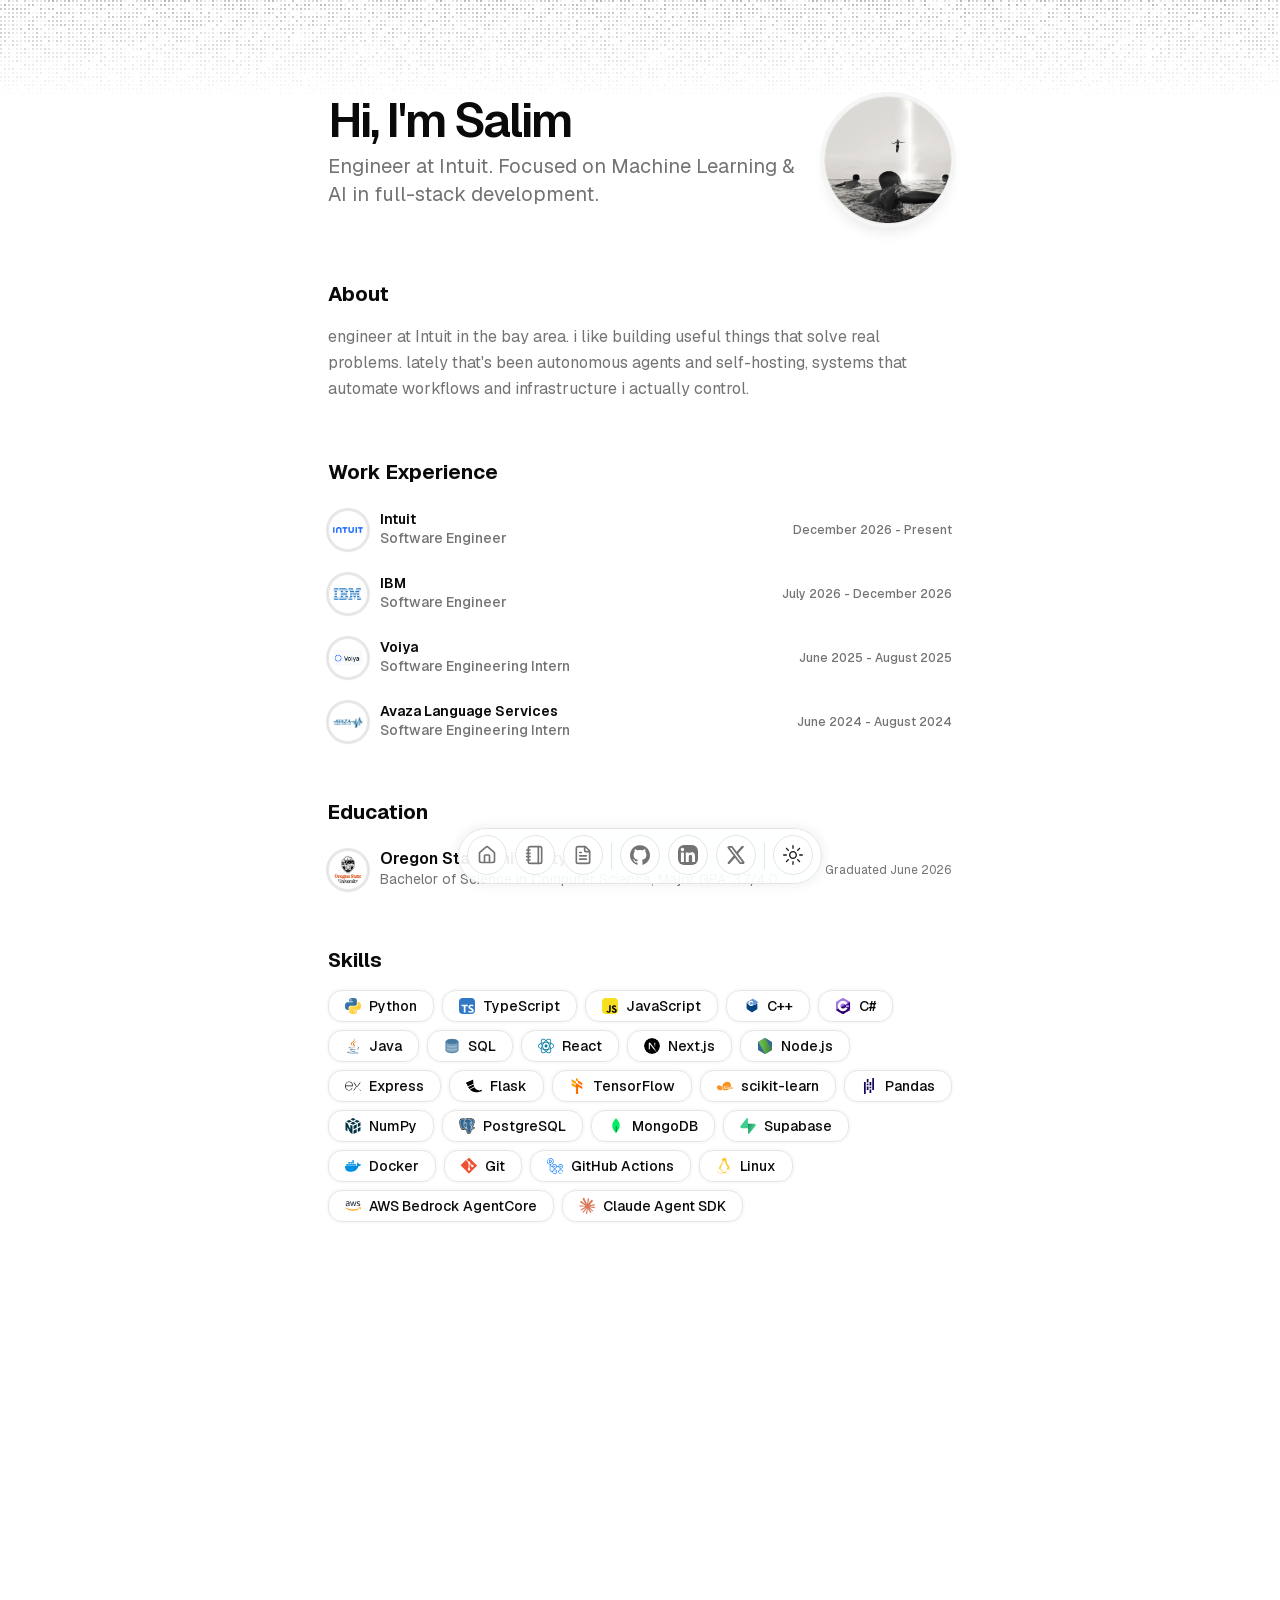
==== commit 1987dc3a: "Deploy 0800e7eec77d1b9ade70d964b12397f38edc5d20" ====
--- a/index.html
+++ b/index.html
@@ -1 +1 @@
-<!DOCTYPE html><!--v1bGFWr_uBRPhKfL0Xw4x--><html lang="en"><head><meta charSet="utf-8"/><meta name="viewport" content="width=device-width, initial-scale=1"/><link rel="preload" href="/_next/static/media/797e433ab948586e-s.p.29207c2f.woff2" as="font" crossorigin="" type="font/woff2"/><link rel="preload" href="/_next/static/media/caa3a2e1cccd8315-s.p.3b6cae6d.woff2" as="font" crossorigin="" type="font/woff2"/><link rel="preload" as="image" href="/intuit.png"/><link rel="preload" as="image" href="/ibm.png"/><link rel="preload" as="image" href="/voiya.png"/><link rel="preload" as="image" href="/avaza.png"/><link rel="preload" href="/osu.png" as="image"/><link rel="preload" as="image" href="/MemoryAnalysis.png"/><link rel="stylesheet" href="/_next/static/chunks/4c486f12a15ea960.css" data-precedence="next"/><link rel="preload" as="script" fetchPriority="low" href="/_next/static/chunks/5f8fe1779d039fbc.js"/><script src="/_next/static/chunks/8f4176fbfef2be30.js" async=""></script><script src="/_next/static/chunks/daeb0c231b2fce1c.js" async=""></script><script src="/_next/static/chunks/f322d800278ea09f.js" async=""></script><script src="/_next/static/chunks/turbopack-19019f3e06a7b77a.js" async=""></script><script src="/_next/static/chunks/6a21297094e6a497.js" async=""></script><script src="/_next/static/chunks/fc717ff24ae232ab.js" async=""></script><script src="/_next/static/chunks/5c0843859f7a8e01.js" async=""></script><script src="/_next/static/chunks/aa8100d928005d19.js" async=""></script><script src="/_next/static/chunks/80f752f39536e339.js" async=""></script><script src="/_next/static/chunks/029a8f15e1ed0dcb.js" async=""></script><script src="/_next/static/chunks/483a12865e0bba97.js" async=""></script><script src="/_next/static/chunks/1d3be43a6dda29b7.js" async=""></script><meta name="next-size-adjust" content=""/><title>Salim Mohamed</title><meta name="description" content="Engineer at Intuit. Focused on Machine Learning &amp; AI in full-stack development."/><link rel="manifest" href="/site.webmanifest"/><meta name="robots" content="index, follow"/><meta name="googlebot" content="index, follow, max-video-preview:-1, max-image-preview:large, max-snippet:-1"/><meta property="og:title" content="Salim Mohamed"/><meta property="og:description" content="Engineer at Intuit. Focused on Machine Learning &amp; AI in full-stack development."/><meta property="og:url" content="https://salimmohamed.github.io/"/><meta property="og:site_name" content="Salim Mohamed"/><meta property="og:locale" content="en_US"/><meta property="og:image:alt" content="Salim Mohamed"/><meta property="og:image:type" content="image/png"/><meta property="og:image" content="https://salimmohamed.github.io/opengraph-image.png?4ff2cd6089a0b4b8"/><meta property="og:image:width" content="1200"/><meta property="og:image:height" content="630"/><meta property="og:type" content="website"/><meta name="twitter:card" content="summary_large_image"/><meta name="twitter:title" content="Salim Mohamed"/><meta name="twitter:description" content="Engineer at Intuit. Focused on Machine Learning &amp; AI in full-stack development."/><meta name="twitter:image:alt" content="Salim Mohamed"/><meta name="twitter:image:type" content="image/png"/><meta name="twitter:image" content="https://salimmohamed.github.io/opengraph-image.png?4ff2cd6089a0b4b8"/><meta name="twitter:image:width" content="1200"/><meta name="twitter:image:height" content="630"/><link rel="icon" href="/favicon.ico?favicon.bda4d57d.ico" sizes="48x48" type="image/x-icon"/><link rel="icon" href="/icon.png?icon.f6a9f7d6.png" sizes="512x512" type="image/png"/><link rel="apple-touch-icon" href="/apple-icon.png?apple-icon.ce78c426.png" sizes="180x180" type="image/png"/><script src="/_next/static/chunks/a6dad97d9634a72d.js" noModule=""></script></head><body class="min-h-screen bg-background font-sans antialiased relative geist_a4f9adef-module__rTGU2W__variable geist_mono_f41124e8-module__uIW-CG__variable"><div hidden=""><!--$--><!--/$--></div><script>((a,b,c,d,e,f,g,h)=>{let i=document.documentElement,j=["light","dark"];function k(b){var c;(Array.isArray(a)?a:[a]).forEach(a=>{let c="class"===a,d=c&&f?e.map(a=>f[a]||a):e;c?(i.classList.remove(...d),i.classList.add(f&&f[b]?f[b]:b)):i.setAttribute(a,b)}),c=b,h&&j.includes(c)&&(i.style.colorScheme=c)}if(d)k(d);else try{let a=localStorage.getItem(b)||c,d=g&&"system"===a?window.matchMedia("(prefers-color-scheme: dark)").matches?"dark":"light":a;k(d)}catch(a){}})("class","theme","light",null,["light","dark"],null,true,true)</script><div class="absolute inset-0 top-0 left-0 right-0 h-[100px] overflow-hidden z-0"><div class="h-full w-full" style="mask-image:linear-gradient(to bottom, black, transparent);-webkit-mask-image:linear-gradient(to bottom, black, transparent)"><canvas class="pointer-events-none" style="width:0;height:0"></canvas></div></div><div class="relative z-10 max-w-2xl mx-auto py-12 pb-24 sm:py-24 px-6"><main class="min-h-dvh flex flex-col gap-14 relative"><section id="hero"><div class="mx-auto w-full max-w-2xl space-y-8"><div class="gap-2 gap-y-6 flex flex-col md:flex-row justify-between"><div class="gap-2 flex flex-col order-2 md:order-1"><div class="flex"><span class="inline-block text-3xl font-semibold tracking-tighter sm:text-4xl lg:text-5xl" style="opacity:0;filter:blur(8px);transform:translateY(-8px)">Hi, I&#x27;m Salim</span></div><div class="flex"><span class="inline-block text-muted-foreground max-w-[600px] md:text-lg lg:text-xl" style="opacity:0;filter:blur(8px);transform:translateY(-8px)">Engineer at Intuit. Focused on Machine Learning &amp; AI in full-stack development.</span></div></div><div class="order-1 md:order-2" style="opacity:0;filter:blur(6px);transform:translateY(-6px)"><span class="relative flex shrink-0 overflow-hidden size-24 md:size-32 border rounded-full shadow-lg ring-4 ring-muted"><span class="flex h-full w-full items-center justify-center rounded-full bg-muted">SM</span></span></div></div></div></section><section id="about"><div class="flex min-h-0 flex-col gap-y-4"><div style="opacity:0;filter:blur(6px);transform:translateY(-6px)"><h2 class="text-xl font-bold">About</h2></div><div style="opacity:0;filter:blur(6px);transform:translateY(-6px)"><div class="prose max-w-full text-pretty font-sans leading-relaxed text-muted-foreground dark:prose-invert"><p>engineer at Intuit in the bay area. i like building useful things that solve real problems. lately that&#x27;s been autonomous agents and self-hosting, systems that automate workflows and infrastructure i actually control.</p></div></div></div></section><section id="work"><div class="flex min-h-0 flex-col gap-y-6"><div style="opacity:0;filter:blur(6px);transform:translateY(-6px)"><h2 class="text-xl font-bold">Work Experience</h2></div><div style="opacity:0;filter:blur(6px);transform:translateY(-6px)"><div class="w-full grid gap-6" data-orientation="vertical"><div data-state="closed" data-orientation="vertical" class="w-full border-b-0 grid gap-2"><h3 data-orientation="vertical" data-state="closed" class="flex"><button type="button" aria-controls="radix-_R_2dplflb_" aria-expanded="false" data-state="closed" data-orientation="vertical" id="radix-_R_dplflb_" class="flex flex-1 items-center justify-between text-sm font-medium text-left [&amp;[data-state=open]_svg]:rotate-180 hover:no-underline p-0 cursor-pointer transition-colors rounded-none group [&amp;&gt;svg]:hidden" data-radix-collection-item=""><div class="flex items-center gap-x-3 justify-between w-full text-left"><div class="flex items-center gap-x-3 flex-1 min-w-0"><img src="/intuit.png" alt="Intuit" class="size-8 md:size-10 p-1 border rounded-full shadow ring-2 ring-border overflow-hidden object-contain flex-none"/><div class="flex-1 min-w-0 gap-0.5 flex flex-col"><div class="font-semibold leading-none flex items-center gap-2">Intuit<span class="relative inline-flex items-center w-3.5 h-3.5"><svg xmlns="http://www.w3.org/2000/svg" width="24" height="24" viewBox="0 0 24 24" fill="none" stroke="currentColor" stroke-width="2" stroke-linecap="round" stroke-linejoin="round" class="lucide lucide-chevron-right absolute h-3.5 w-3.5 shrink-0 text-muted-foreground stroke-2 transition-all duration-300 ease-out translate-x-0 opacity-0 group-hover:translate-x-1 group-hover:opacity-100 group-data-[state=open]:opacity-0 group-data-[state=open]:translate-x-0" aria-hidden="true"><path d="m9 18 6-6-6-6"></path></svg><svg xmlns="http://www.w3.org/2000/svg" width="24" height="24" viewBox="0 0 24 24" fill="none" stroke="currentColor" stroke-width="2" stroke-linecap="round" stroke-linejoin="round" class="lucide lucide-chevron-down absolute h-3.5 w-3.5 shrink-0 text-muted-foreground stroke-2 transition-all duration-200 opacity-0 rotate-0 group-data-[state=open]:opacity-100 group-data-[state=open]:rotate-180" aria-hidden="true"><path d="m6 9 6 6 6-6"></path></svg></span></div><div class="font-sans text-sm text-muted-foreground">Software Engineer</div></div></div><div class="flex items-center gap-1 text-xs tabular-nums text-muted-foreground text-right flex-none"><span>December 2026<!-- --> - <!-- -->Present</span></div></div></button></h3><div data-state="closed" id="radix-_R_2dplflb_" hidden="" role="region" aria-labelledby="radix-_R_dplflb_" data-orientation="vertical" class="overflow-hidden text-sm data-[state=closed]:animate-accordion-up data-[state=open]:animate-accordion-down" style="--radix-accordion-content-height:var(--radix-collapsible-content-height);--radix-accordion-content-width:var(--radix-collapsible-content-width)"></div></div><div data-state="closed" data-orientation="vertical" class="w-full border-b-0 grid gap-2"><h3 data-orientation="vertical" data-state="closed" class="flex"><button type="button" aria-controls="radix-_R_2lplflb_" aria-expanded="false" data-state="closed" data-orientation="vertical" id="radix-_R_lplflb_" class="flex flex-1 items-center justify-between text-sm font-medium text-left [&amp;[data-state=open]_svg]:rotate-180 hover:no-underline p-0 cursor-pointer transition-colors rounded-none group [&amp;&gt;svg]:hidden" data-radix-collection-item=""><div class="flex items-center gap-x-3 justify-between w-full text-left"><div class="flex items-center gap-x-3 flex-1 min-w-0"><img src="/ibm.png" alt="IBM" class="size-8 md:size-10 p-1 border rounded-full shadow ring-2 ring-border overflow-hidden object-contain flex-none"/><div class="flex-1 min-w-0 gap-0.5 flex flex-col"><div class="font-semibold leading-none flex items-center gap-2">IBM<span class="relative inline-flex items-center w-3.5 h-3.5"><svg xmlns="http://www.w3.org/2000/svg" width="24" height="24" viewBox="0 0 24 24" fill="none" stroke="currentColor" stroke-width="2" stroke-linecap="round" stroke-linejoin="round" class="lucide lucide-chevron-right absolute h-3.5 w-3.5 shrink-0 text-muted-foreground stroke-2 transition-all duration-300 ease-out translate-x-0 opacity-0 group-hover:translate-x-1 group-hover:opacity-100 group-data-[state=open]:opacity-0 group-data-[state=open]:translate-x-0" aria-hidden="true"><path d="m9 18 6-6-6-6"></path></svg><svg xmlns="http://www.w3.org/2000/svg" width="24" height="24" viewBox="0 0 24 24" fill="none" stroke="currentColor" stroke-width="2" stroke-linecap="round" stroke-linejoin="round" class="lucide lucide-chevron-down absolute h-3.5 w-3.5 shrink-0 text-muted-foreground stroke-2 transition-all duration-200 opacity-0 rotate-0 group-data-[state=open]:opacity-100 group-data-[state=open]:rotate-180" aria-hidden="true"><path d="m6 9 6 6 6-6"></path></svg></span></div><div class="font-sans text-sm text-muted-foreground">Software Engineer</div></div></div><div class="flex items-center gap-1 text-xs tabular-nums text-muted-foreground text-right flex-none"><span>July 2026<!-- --> - <!-- -->December 2026</span></div></div></button></h3><div data-state="closed" id="radix-_R_2lplflb_" hidden="" role="region" aria-labelledby="radix-_R_lplflb_" data-orientation="vertical" class="overflow-hidden text-sm data-[state=closed]:animate-accordion-up data-[state=open]:animate-accordion-down" style="--radix-accordion-content-height:var(--radix-collapsible-content-height);--radix-accordion-content-width:var(--radix-collapsible-content-width)"></div></div><div data-state="closed" data-orientation="vertical" class="w-full border-b-0 grid gap-2"><h3 data-orientation="vertical" data-state="closed" class="flex"><button type="button" aria-controls="radix-_R_2tplflb_" aria-expanded="false" data-state="closed" data-orientation="vertical" id="radix-_R_tplflb_" class="flex flex-1 items-center justify-between text-sm font-medium text-left [&amp;[data-state=open]_svg]:rotate-180 hover:no-underline p-0 cursor-pointer transition-colors rounded-none group [&amp;&gt;svg]:hidden" data-radix-collection-item=""><div class="flex items-center gap-x-3 justify-between w-full text-left"><div class="flex items-center gap-x-3 flex-1 min-w-0"><img src="/voiya.png" alt="Voiya" class="size-8 md:size-10 p-1 border rounded-full shadow ring-2 ring-border overflow-hidden object-contain flex-none"/><div class="flex-1 min-w-0 gap-0.5 flex flex-col"><div class="font-semibold leading-none flex items-center gap-2">Voiya<span class="relative inline-flex items-center w-3.5 h-3.5"><svg xmlns="http://www.w3.org/2000/svg" width="24" height="24" viewBox="0 0 24 24" fill="none" stroke="currentColor" stroke-width="2" stroke-linecap="round" stroke-linejoin="round" class="lucide lucide-chevron-right absolute h-3.5 w-3.5 shrink-0 text-muted-foreground stroke-2 transition-all duration-300 ease-out translate-x-0 opacity-0 group-hover:translate-x-1 group-hover:opacity-100 group-data-[state=open]:opacity-0 group-data-[state=open]:translate-x-0" aria-hidden="true"><path d="m9 18 6-6-6-6"></path></svg><svg xmlns="http://www.w3.org/2000/svg" width="24" height="24" viewBox="0 0 24 24" fill="none" stroke="currentColor" stroke-width="2" stroke-linecap="round" stroke-linejoin="round" class="lucide lucide-chevron-down absolute h-3.5 w-3.5 shrink-0 text-muted-foreground stroke-2 transition-all duration-200 opacity-0 rotate-0 group-data-[state=open]:opacity-100 group-data-[state=open]:rotate-180" aria-hidden="true"><path d="m6 9 6 6 6-6"></path></svg></span></div><div class="font-sans text-sm text-muted-foreground">Software Engineering Intern</div></div></div><div class="flex items-center gap-1 text-xs tabular-nums text-muted-foreground text-right flex-none"><span>June 2025<!-- --> - <!-- -->August 2025</span></div></div></button></h3><div data-state="closed" id="radix-_R_2tplflb_" hidden="" role="region" aria-labelledby="radix-_R_tplflb_" data-orientation="vertical" class="overflow-hidden text-sm data-[state=closed]:animate-accordion-up data-[state=open]:animate-accordion-down" style="--radix-accordion-content-height:var(--radix-collapsible-content-height);--radix-accordion-content-width:var(--radix-collapsible-content-width)"></div></div><div data-state="closed" data-orientation="vertical" class="w-full border-b-0 grid gap-2"><h3 data-orientation="vertical" data-state="closed" class="flex"><button type="button" aria-controls="radix-_R_35plflb_" aria-expanded="false" data-state="closed" data-orientation="vertical" id="radix-_R_15plflb_" class="flex flex-1 items-center justify-between text-sm font-medium text-left [&amp;[data-state=open]_svg]:rotate-180 hover:no-underline p-0 cursor-pointer transition-colors rounded-none group [&amp;&gt;svg]:hidden" data-radix-collection-item=""><div class="flex items-center gap-x-3 justify-between w-full text-left"><div class="flex items-center gap-x-3 flex-1 min-w-0"><img src="/avaza.png" alt="Avaza Language Services" class="size-8 md:size-10 p-1 border rounded-full shadow ring-2 ring-border overflow-hidden object-contain flex-none"/><div class="flex-1 min-w-0 gap-0.5 flex flex-col"><div class="font-semibold leading-none flex items-center gap-2">Avaza Language Services<span class="relative inline-flex items-center w-3.5 h-3.5"><svg xmlns="http://www.w3.org/2000/svg" width="24" height="24" viewBox="0 0 24 24" fill="none" stroke="currentColor" stroke-width="2" stroke-linecap="round" stroke-linejoin="round" class="lucide lucide-chevron-right absolute h-3.5 w-3.5 shrink-0 text-muted-foreground stroke-2 transition-all duration-300 ease-out translate-x-0 opacity-0 group-hover:translate-x-1 group-hover:opacity-100 group-data-[state=open]:opacity-0 group-data-[state=open]:translate-x-0" aria-hidden="true"><path d="m9 18 6-6-6-6"></path></svg><svg xmlns="http://www.w3.org/2000/svg" width="24" height="24" viewBox="0 0 24 24" fill="none" stroke="currentColor" stroke-width="2" stroke-linecap="round" stroke-linejoin="round" class="lucide lucide-chevron-down absolute h-3.5 w-3.5 shrink-0 text-muted-foreground stroke-2 transition-all duration-200 opacity-0 rotate-0 group-data-[state=open]:opacity-100 group-data-[state=open]:rotate-180" aria-hidden="true"><path d="m6 9 6 6 6-6"></path></svg></span></div><div class="font-sans text-sm text-muted-foreground">Software Engineering Intern</div></div></div><div class="flex items-center gap-1 text-xs tabular-nums text-muted-foreground text-right flex-none"><span>June 2024<!-- --> - <!-- -->August 2024</span></div></div></button></h3><div data-state="closed" id="radix-_R_35plflb_" hidden="" role="region" aria-labelledby="radix-_R_15plflb_" data-orientation="vertical" class="overflow-hidden text-sm data-[state=closed]:animate-accordion-up data-[state=open]:animate-accordion-down" style="--radix-accordion-content-height:var(--radix-collapsible-content-height);--radix-accordion-content-width:var(--radix-collapsible-content-width)"></div></div></div></div></div></section><section id="education"><div class="flex min-h-0 flex-col gap-y-6"><div style="opacity:0;filter:blur(6px);transform:translateY(-6px)"><h2 class="text-xl font-bold">Education</h2></div><div class="flex flex-col gap-8"><div style="opacity:0;filter:blur(6px);transform:translateY(-6px)"><a target="_blank" rel="noopener noreferrer" class="flex items-center gap-x-3 justify-between group" href="https://oregonstate.edu/"><div class="flex items-center gap-x-3 flex-1 min-w-0"><img src="/osu.png" alt="Oregon State University" class="size-8 md:size-10 p-1 border rounded-full shadow ring-2 ring-border overflow-hidden object-contain flex-none"/><div class="flex-1 min-w-0 flex flex-col gap-0.5"><div class="font-semibold leading-none flex items-center gap-2">Oregon State University<svg xmlns="http://www.w3.org/2000/svg" width="24" height="24" viewBox="0 0 24 24" fill="none" stroke="currentColor" stroke-width="2" stroke-linecap="round" stroke-linejoin="round" class="lucide lucide-arrow-up-right h-3.5 w-3.5 text-muted-foreground opacity-0 -translate-x-2 group-hover:opacity-100 group-hover:translate-x-0 transition-all duration-200" aria-hidden="true"><path d="M7 7h10v10"></path><path d="M7 17 17 7"></path></svg></div><div class="font-sans text-sm text-muted-foreground">Bachelor of Science in Computer Science, Major GPA: 3.7/4.0</div></div></div><div class="flex items-center gap-1 text-xs tabular-nums text-muted-foreground text-right flex-none"><span>Graduated June 2026</span></div></a></div></div></div></section><section id="skills"><div class="flex min-h-0 flex-col gap-y-4"><div style="opacity:0;filter:blur(6px);transform:translateY(-6px)"><h2 class="text-xl font-bold">Skills</h2></div><div class="flex flex-wrap gap-2"><div style="opacity:0;filter:blur(6px);transform:translateY(-6px)"><div class="border bg-background border-border ring-2 ring-border/20 rounded-xl h-8 w-fit px-4 flex items-center gap-2"><svg class="size-4 rounded overflow-hidden object-contain" fill="none" viewBox="16 16 32 32"><path fill="url(#a)" d="M31.885 16c-8.124 0-7.617 3.523-7.617 3.523l.01 3.65h7.752v1.095H21.197S16 23.678 16 31.876c0 8.196 4.537 7.906 4.537 7.906h2.708v-3.804s-.146-4.537 4.465-4.537h7.688s4.32.07 4.32-4.175v-7.019S40.374 16 31.885 16zm-4.275 2.454a1.394 1.394 0 1 1 0 2.79 1.393 1.393 0 0 1-1.395-1.395c0-.771.624-1.395 1.395-1.395z"></path><path fill="url(#b)" d="M32.115 47.833c8.124 0 7.617-3.523 7.617-3.523l-.01-3.65H31.97v-1.095h10.832S48 40.155 48 31.958c0-8.197-4.537-7.906-4.537-7.906h-2.708v3.803s.146 4.537-4.465 4.537h-7.688s-4.32-.07-4.32 4.175v7.019s-.656 4.247 7.833 4.247zm4.275-2.454a1.393 1.393 0 0 1-1.395-1.395 1.394 1.394 0 1 1 1.395 1.395z"></path><defs><linearGradient id="a" x1="19.075" x2="34.898" y1="18.782" y2="34.658" gradientUnits="userSpaceOnUse"><stop stop-color="#387EB8"></stop><stop offset="1" stop-color="#366994"></stop></linearGradient><linearGradient id="b" x1="28.809" x2="45.803" y1="28.882" y2="45.163" gradientUnits="userSpaceOnUse"><stop stop-color="#FFE052"></stop><stop offset="1" stop-color="#FFC331"></stop></linearGradient></defs></svg><span class="text-foreground text-sm font-medium">Python</span></div></div><div style="opacity:0;filter:blur(6px);transform:translateY(-6px)"><div class="border bg-background border-border ring-2 ring-border/20 rounded-xl h-8 w-fit px-4 flex items-center gap-2"><svg class="size-4 rounded overflow-hidden object-contain" viewBox="0 0 256 256" preserveAspectRatio="xMidYMid"><path d="M20 0h216c11.046 0 20 8.954 20 20v216c0 11.046-8.954 20-20 20H20c-11.046 0-20-8.954-20-20V20C0 8.954 8.954 0 20 0Z" fill="#3178C6"></path><path d="M150.518 200.475v27.62c4.492 2.302 9.805 4.028 15.938 5.179 6.133 1.151 12.597 1.726 19.393 1.726 6.622 0 12.914-.633 18.874-1.899 5.96-1.266 11.187-3.352 15.678-6.257 4.492-2.906 8.048-6.704 10.669-11.394 2.62-4.689 3.93-10.486 3.93-17.391 0-5.006-.749-9.394-2.246-13.163a30.748 30.748 0 0 0-6.479-10.055c-2.821-2.935-6.205-5.567-10.149-7.898-3.945-2.33-8.394-4.531-13.347-6.602-3.628-1.497-6.881-2.949-9.761-4.359-2.879-1.41-5.327-2.848-7.342-4.316-2.016-1.467-3.571-3.021-4.665-4.661-1.094-1.64-1.641-3.495-1.641-5.567 0-1.899.489-3.61 1.468-5.135s2.362-2.834 4.147-3.927c1.785-1.094 3.973-1.942 6.565-2.547 2.591-.604 5.471-.906 8.638-.906 2.304 0 4.737.173 7.299.518 2.563.345 5.14.877 7.732 1.597a53.669 53.669 0 0 1 7.558 2.719 41.7 41.7 0 0 1 6.781 3.797v-25.807c-4.204-1.611-8.797-2.805-13.778-3.582-4.981-.777-10.697-1.165-17.147-1.165-6.565 0-12.784.705-18.658 2.115-5.874 1.409-11.043 3.61-15.506 6.602-4.463 2.993-7.99 6.805-10.582 11.437-2.591 4.632-3.887 10.17-3.887 16.615 0 8.228 2.375 15.248 7.127 21.06 4.751 5.811 11.963 10.731 21.638 14.759a291.458 291.458 0 0 1 10.625 4.575c3.283 1.496 6.119 3.049 8.509 4.66 2.39 1.611 4.276 3.366 5.658 5.265 1.382 1.899 2.073 4.057 2.073 6.474a9.901 9.901 0 0 1-1.296 4.963c-.863 1.524-2.174 2.848-3.93 3.97-1.756 1.122-3.945 1.999-6.565 2.632-2.62.633-5.687.95-9.2.95-5.989 0-11.92-1.05-17.794-3.151-5.875-2.1-11.317-5.25-16.327-9.451Zm-46.036-68.733H140V109H41v22.742h35.345V233h28.137V131.742Z" fill="#FFF"></path></svg><span class="text-foreground text-sm font-medium">TypeScript</span></div></div><div style="opacity:0;filter:blur(6px);transform:translateY(-6px)"><div class="border bg-background border-border ring-2 ring-border/20 rounded-xl h-8 w-fit px-4 flex items-center gap-2"><svg class="size-4 rounded overflow-hidden object-contain" viewBox="0 0 256 256"><path fill="#F7DF1E" d="M0 0h256v256H0V0Z"></path><path d="M67.312 213.932l19.59-11.856c3.78 6.701 7.218 12.371 15.465 12.371 7.905 0 12.89-3.092 12.89-15.12v-81.798h24.057v82.138c0 24.917-14.606 36.259-35.916 36.259-19.245 0-30.416-9.967-36.087-21.996M152.381 211.354l19.588-11.341c5.157 8.421 11.859 14.607 23.715 14.607 9.969 0 16.325-4.984 16.325-11.858 0-8.248-6.53-11.17-17.528-15.98l-6.013-2.58c-17.357-7.387-28.87-16.667-28.87-36.257 0-18.044 13.747-31.792 35.228-31.792 15.294 0 26.292 5.328 34.196 19.247l-18.732 12.03c-4.125-7.389-8.591-10.31-15.465-10.31-7.046 0-11.514 4.468-11.514 10.31 0 7.217 4.468 10.14 14.778 14.608l6.014 2.577c20.45 8.765 31.963 17.7 31.963 37.804 0 21.654-17.012 33.51-39.867 33.51-22.339 0-36.774-10.654-43.819-24.574" fill="#000"></path></svg><span class="text-foreground text-sm font-medium">JavaScript</span></div></div><div style="opacity:0;filter:blur(6px);transform:translateY(-6px)"><div class="border bg-background border-border ring-2 ring-border/20 rounded-xl h-8 w-fit px-4 flex items-center gap-2"><svg class="size-4 rounded overflow-hidden object-contain" viewBox="0 0 256 288" fill="none"><path d="M255.569 84.452c-.002-4.83-1.035-9.098-3.124-12.761-2.052-3.602-5.058-6.627-9.032-9.066C219.547 47.308 195.68 31.988 171.81 16.677c-7.927-5.094-16.052-5.106-23.984-.022C125.383 30.592 80.236 57.46 57.757 71.665c-8.207 5.186-12.268 12.667-12.268 22.79v73.242c0 4.823 1.028 9.085 3.112 12.742 2.09 3.668 5.103 6.7 9.085 9.139 22.443 15.321 46.31 30.641 70.174 45.956 7.945 5.102 16.079 5.103 24.023.015 23.868-15.312 47.736-30.632 71.609-45.943 3.982-2.44 6.995-5.472 9.085-9.139 2.083-3.656 3.111-7.919 3.112-12.742l-.12-83.273Z" fill="#659AD2"></path><path d="M128.182 143.241 57.758 102.07c-1.92-1.123-3.607-2.507-5.065-4.152v88.238c0 4.823 1.028 9.085 3.112 12.742 2.09 3.668 5.103 6.7 9.085 9.139 22.443 15.321 46.31 30.641 70.174 45.956 7.945 5.102 16.079 5.103 24.023.015 23.868-15.312 47.736-30.632 71.609-45.943 3.982-2.44 6.995-5.472 9.085-9.139 2.083-3.656 3.111-7.919 3.112-12.742V97.918c-1.458 1.645-3.145 3.029-5.065 4.152l-109.646 41.171Z" fill="#004482"></path><path d="M128.182 143.241c-26.065 0-47.188-21.123-47.188-47.187 0-26.066 21.123-47.19 47.188-47.19 18.216 0 34.05 10.333 41.945 25.46l-20.97 12.138c-3.96-7.567-11.865-12.739-20.975-12.739-13.027 0-23.59 10.563-23.59 23.59 0 13.027 10.563 23.59 23.59 23.59 9.11 0 17.016-5.172 20.975-12.74l20.97 12.14c-7.895 15.126-23.729 22.938-41.945 22.938Z" fill="#FFF"></path><path d="M191.463 107.854h-6v-6h-6v6h-6v6h6v6h6v-6h6v-6ZM215.463 107.854h-6v-6h-6v6h-6v6h6v6h6v-6h6v-6Z" fill="#FFF"></path></svg><span class="text-foreground text-sm font-medium">C++</span></div></div><div style="opacity:0;filter:blur(6px);transform:translateY(-6px)"><div class="border bg-background border-border ring-2 ring-border/20 rounded-xl h-8 w-fit px-4 flex items-center gap-2"><svg class="size-4 rounded overflow-hidden object-contain" preserveAspectRatio="xMidYMid" viewBox="0 -1.43 255.58 290.11"><path fill="#a179dc" d="M255.57 84.45c0-4.83-1.04-9.1-3.13-12.76a24.4 24.4 0 0 0-9.24-9C209.17 43.05 175.1 23.5 141.1 3.86c-9.17-5.3-18.06-5.1-27.16.27-13.54 7.98-81.35 46.83-101.55 58.53C4.06 67.5.02 74.87 0 84.44v118.37c0 4.72 1 8.9 2.99 12.51 2.05 3.72 5.17 6.82 9.38 9.26 20.21 11.7 88.02 50.55 101.56 58.53 9.11 5.38 18 5.57 27.17.27 34.02-19.64 68.08-39.2 102.1-58.81a24.33 24.33 0 0 0 9.4-9.25c1.99-3.61 2.98-7.8 2.98-12.52l-.01-118.35"></path><path fill="#280068" d="M128.18 143.24 2.98 215.33c2.06 3.7 5.18 6.8 9.4 9.25 20.2 11.7 88.01 50.55 101.55 58.53 9.11 5.38 18 5.57 27.17.27 34.02-19.64 68.08-39.2 102.1-58.81a24.33 24.33 0 0 0 9.4-9.25z"></path><path fill="#390091" d="M255.57 84.45c0-4.83-1.04-9.1-3.13-12.76l-124.26 71.55 124.41 72.07c2-3.6 2.99-7.79 3-12.51 0 0 0-78.9-.02-118.35"></path><g fill="#fff"><path d="M201.9 116.3v13.47h13.47v-13.48h6.73v13.48h13.48v6.73H222.1v13.48h13.48v6.74H222.1v13.47h-6.73V156.7h-13.48v13.48h-6.73V156.7h-13.48v-6.73h13.47V136.5h-13.47v-6.74h13.47v-13.48zm13.47 20.2h-13.48v13.48h13.48z"></path><path d="M128.46 48.63a94.96 94.96 0 0 1 82.26 47.45l-.16-.27-41.35 23.8A47.28 47.28 0 0 0 129 96.33h-.54a47.3 47.3 0 0 0-47.3 47.3 47.08 47.08 0 0 0 6.23 23.47 47.28 47.28 0 0 0 82.29-.27l-.2.35 41.29 23.91a94.97 94.97 0 0 1-81.25 47.54h-1.06a94.96 94.96 0 0 1-95-95 95 95 0 0 1 95-95z"></path></g></svg><span class="text-foreground text-sm font-medium">C#</span></div></div><div style="opacity:0;filter:blur(6px);transform:translateY(-6px)"><div class="border bg-background border-border ring-2 ring-border/20 rounded-xl h-8 w-fit px-4 flex items-center gap-2"><svg class="size-4 rounded overflow-hidden object-contain" preserveAspectRatio="xMidYMid" viewBox="0 0 256 346"><path d="M83 267s-14 8 9 11c27 3 41 2 71-3 0 0 8 5 19 9-67 29-153-2-99-17M74 230s-15 11 8 13c29 3 52 3 92-4 0 0 6 5 15 8-82 24-173 2-115-17" fill="#5382A1"></path><path d="M144 166c17 19-4 36-4 36s42-22 22-49c-18-26-32-38 44-82 0 0-119 29-62 95" fill="#E76F00"></path><path d="M233 295s10 8-10 15c-39 12-163 15-197 0-12-5 11-13 18-14l12-2c-14-9-89 19-38 28 138 22 251-10 215-27M89 190s-63 15-22 21c17 2 51 2 83-1 26-2 52-7 52-7l-16 9c-64 16-187 8-151-9 30-14 54-13 54-13M202 253c64-33 34-66 13-61l-7 2s2-3 6-5c41-14 73 43-14 66l2-2" fill="#5382A1"></path><path d="M162 0s36 36-34 91c-56 45-12 70 0 99-32-30-56-56-40-80 23-35 89-53 74-110" fill="#E76F00"></path><path d="M95 345c62 4 158-3 160-32 0 0-4 11-51 20-53 10-119 9-158 2 0 0 8 7 49 10" fill="#5382A1"></path></svg><span class="text-foreground text-sm font-medium">Java</span></div></div><div style="opacity:0;filter:blur(6px);transform:translateY(-6px)"><div class="border bg-background border-border ring-2 ring-border/20 rounded-xl h-8 w-fit px-4 flex items-center gap-2"><svg class="size-4 rounded overflow-hidden object-contain" viewBox="0 0 24 24" fill="none"><ellipse cx="12" cy="5.5" rx="9" ry="3.5" fill="#4479A1"></ellipse><path d="M3 5.5v13c0 1.933 4.03 3.5 9 3.5s9-1.567 9-3.5v-13" stroke="#4479A1" stroke-width="0" fill="#4479A1" opacity="0.7"></path><path d="M21 5.5c0 1.933-4.03 3.5-9 3.5S3 7.433 3 5.5" stroke="#FFF" stroke-width="0.5" fill="none"></path><path d="M21 10c0 1.933-4.03 3.5-9 3.5S3 11.933 3 10" stroke="#FFF" stroke-width="0.5" fill="none"></path><path d="M21 14.5c0 1.933-4.03 3.5-9 3.5S3 16.433 3 14.5" stroke="#FFF" stroke-width="0.5" fill="none"></path><path d="M3 5.5v13c0 1.933 4.03 3.5 9 3.5s9-1.567 9-3.5v-13" stroke="#4479A1" stroke-width="1.5" fill="none"></path><ellipse cx="12" cy="5.5" rx="9" ry="3.5" fill="none" stroke="#4479A1" stroke-width="1.5"></ellipse></svg><span class="text-foreground text-sm font-medium">SQL</span></div></div><div style="opacity:0;filter:blur(6px);transform:translateY(-6px)"><div class="border bg-background border-border ring-2 ring-border/20 rounded-xl h-8 w-fit px-4 flex items-center gap-2"><svg class="size-4 rounded overflow-hidden object-contain" viewBox="0 0 569 512" xmlns:xlink="http://www.w3.org/1999/xlink"><g fill="none" fill-rule="evenodd"><g fill="#087EA4" fill-rule="nonzero"><path d="M285.5,201 C255.400481,201 231,225.400481 231,255.5 C231,285.599519 255.400481,310 285.5,310 C315.599519,310 340,285.599519 340,255.5 C340,225.400481 315.599519,201 285.5,201" id="Path"></path><path d="M568.959856,255.99437 C568.959856,213.207656 529.337802,175.68144 466.251623,150.985214 C467.094645,145.423543 467.85738,139.922107 468.399323,134.521063 C474.621631,73.0415145 459.808523,28.6686204 426.709856,9.5541429 C389.677085,-11.8291748 337.36955,3.69129898 284.479928,46.0162134 C231.590306,3.69129898 179.282771,-11.8291748 142.25,9.5541429 C109.151333,28.6686204 94.3382249,73.0415145 100.560533,134.521063 C101.102476,139.922107 101.845139,145.443621 102.708233,151.02537 C97.4493791,153.033193 92.2908847,155.161486 87.3331099,157.39017 C31.0111824,182.708821 0,217.765415 0,255.99437 C0,298.781084 39.6220545,336.307301 102.708233,361.003527 C101.845139,366.565197 101.102476,372.066633 100.560533,377.467678 C94.3382249,438.947226 109.151333,483.32012 142.25,502.434597 C153.629683,508.887578 166.52439,512.186771 179.603923,511.991836 C210.956328,511.991836 247.567589,495.487529 284.479928,465.972527 C321.372196,495.487529 358.003528,511.991836 389.396077,511.991836 C402.475265,512.183856 415.36922,508.884856 426.75,502.434597 C459.848667,483.32012 474.661775,438.947226 468.439467,377.467678 C467.897524,372.066633 467.134789,366.565197 466.291767,361.003527 C529.377946,336.347457 569,298.761006 569,255.99437 M389.155214,27.1025182 C397.565154,26.899606 405.877839,28.9368502 413.241569,33.0055186 C436.223966,46.2772304 446.540955,82.2775015 441.522965,131.770345 C441.181741,135.143488 440.780302,138.556788 440.298575,141.990165 C414.066922,134.08804 387.205771,128.452154 360.010724,125.144528 C343.525021,103.224055 325.192524,82.7564475 305.214266,63.9661533 C336.586743,39.7116483 366.032313,27.1025182 389.135142,27.1025182 M378.356498,310.205598 C368.204912,327.830733 357.150626,344.919965 345.237759,361.405091 C325.045049,363.479997 304.758818,364.51205 284.459856,364.497299 C264.167589,364.51136 243.888075,363.479308 223.702025,361.405091 C211.820914,344.919381 200.80007,327.83006 190.683646,310.205598 C180.532593,292.629285 171.306974,274.534187 163.044553,255.99437 C171.306974,237.454554 180.532593,219.359455 190.683646,201.783142 C200.784121,184.229367 211.770999,167.201087 223.601665,150.764353 C243.824636,148.63809 264.145559,147.579168 284.479928,147.591877 C304.772146,147.579725 325.051559,148.611772 345.237759,150.68404 C357.109048,167.14607 368.136094,184.201112 378.27621,201.783142 C388.419418,219.363718 397.644825,237.458403 405.915303,255.99437 C397.644825,274.530337 388.419418,292.625022 378.27621,310.205598 M419.724813,290.127366 C426.09516,307.503536 431.324985,325.277083 435.380944,343.334682 C417.779633,348.823635 399.836793,353.149774 381.668372,356.285142 C388.573127,345.871232 395.263781,335.035679 401.740334,323.778483 C408.143291,312.655143 414.144807,301.431411 419.805101,290.207679 M246.363271,390.377981 C258.848032,391.140954 271.593728,391.582675 284.5,391.582675 C297.406272,391.582675 310.232256,391.140954 322.737089,390.377981 C310.880643,404.583418 298.10766,417.997563 284.5,430.534446 C270.921643,417.999548 258.18192,404.585125 246.363271,390.377981 Z M187.311556,356.244986 C169.137286,353.123646 151.187726,348.810918 133.578912,343.334682 C137.618549,325.305649 142.828222,307.559058 149.174827,290.207679 C154.754833,301.431411 160.736278,312.655143 167.239594,323.778483 C173.74291,334.901824 180.467017,345.864539 187.311556,356.285142 M149.174827,221.760984 C142.850954,204.473938 137.654787,186.794745 133.619056,168.834762 C151.18418,163.352378 169.085653,159.013101 187.211197,155.844146 C180.346585,166.224592 173.622478,176.986525 167.139234,188.210257 C160.65599,199.433989 154.734761,210.517173 149.074467,221.760984 M322.616657,121.590681 C310.131896,120.827708 297.3862,120.385987 284.379568,120.385987 C271.479987,120.385987 258.767744,120.787552 246.242839,121.590681 C258.061488,107.383537 270.801211,93.9691137 284.379568,81.4342157 C297.99241,93.9658277 310.765727,107.380324 322.616657,121.590681 Z M401.70019,188.210257 C395.196875,176.939676 388.472767,166.09743 381.527868,155.68352 C399.744224,158.819049 417.734224,163.151949 435.380944,168.654058 C431.331963,186.680673 426.122466,204.426664 419.785029,221.781062 C414.205023,210.55733 408.203506,199.333598 401.720262,188.230335 M127.517179,131.790423 C122.438973,82.3176579 132.816178,46.2973086 155.778503,33.0255968 C163.144699,28.9632474 171.455651,26.9264282 179.864858,27.1225964 C202.967687,27.1225964 232.413257,39.7317265 263.785734,63.9862316 C243.794133,82.7898734 225.448298,103.270812 208.949132,125.204763 C181.761691,128.528025 154.90355,134.14313 128.661281,141.990165 C128.199626,138.556788 127.778115,135.163566 127.456963,131.790423 M98.4529773,182.106474 C101.54406,180.767925 104.695358,179.429376 107.906872,178.090828 C114.220532,204.735668 122.781793,230.7969 133.498624,255.99437 C122.761529,281.241316 114.193296,307.357063 107.8868,334.058539 C56.7434387,313.076786 27.0971497,284.003505 27.0971497,255.99437 C27.0971497,229.450947 53.1907013,202.526037 98.4529773,182.106474 Z M155.778503,478.963143 C132.816178,465.691432 122.438973,429.671082 127.517179,380.198317 C127.838331,376.825174 128.259842,373.431953 128.721497,369.978497 C154.953686,377.878517 181.814655,383.514365 209.009348,386.824134 C225.500295,408.752719 243.832321,429.233234 263.805806,448.042665 C220.069,481.834331 180.105722,492.97775 155.838719,478.963143 M441.502893,380.198317 C446.520883,429.691161 436.203894,465.691432 413.221497,478.963143 C388.974566,493.017906 348.991216,481.834331 305.274481,448.042665 C325.241364,429.232737 343.566681,408.752215 360.050868,386.824134 C387.245915,383.516508 414.107066,377.880622 440.338719,369.978497 C440.820446,373.431953 441.221885,376.825174 441.563109,380.198317 M461.193488,334.018382 C454.869166,307.332523 446.294494,281.231049 435.561592,255.99437 C446.289797,230.744081 454.857778,204.629101 461.173416,177.930202 C512.216417,198.911955 541.942994,227.985236 541.942994,255.99437 C541.942994,284.003505 512.296705,313.076786 461.153344,334.058539" id="Shape"></path></g></g></svg><span class="text-foreground text-sm font-medium">React</span></div></div><div style="opacity:0;filter:blur(6px);transform:translateY(-6px)"><div class="border bg-background border-border ring-2 ring-border/20 rounded-xl h-8 w-fit px-4 flex items-center gap-2"><svg class="size-4 rounded overflow-hidden object-contain" viewBox="0 0 180 180"><mask height="180" id=":r8:mask0_408_134" maskUnits="userSpaceOnUse" width="180" x="0" y="0" style="mask-type:alpha"><circle cx="90" cy="90" fill="black" r="90"></circle></mask><g mask="url(#:r8:mask0_408_134)"><circle cx="90" cy="90" data-circle="true" fill="black" r="90"></circle><path d="M149.508 157.52L69.142 54H54V125.97H66.1136V69.3836L139.999 164.845C143.333 162.614 146.509 160.165 149.508 157.52Z" fill="url(#:r8:paint0_linear_408_134)"></path><rect fill="url(#:r8:paint1_linear_408_134)" height="72" width="12" x="115" y="54"></rect></g><defs><linearGradient gradientUnits="userSpaceOnUse" id=":r8:paint0_linear_408_134" x1="109" x2="144.5" y1="116.5" y2="160.5"><stop stop-color="white"></stop><stop offset="1" stop-color="white" stop-opacity="0"></stop></linearGradient><linearGradient gradientUnits="userSpaceOnUse" id=":r8:paint1_linear_408_134" x1="121" x2="120.799" y1="54" y2="106.875"><stop stop-color="white"></stop><stop offset="1" stop-color="white" stop-opacity="0"></stop></linearGradient></defs></svg><span class="text-foreground text-sm font-medium">Next.js</span></div></div><div style="opacity:0;filter:blur(6px);transform:translateY(-6px)"><div class="border bg-background border-border ring-2 ring-border/20 rounded-xl h-8 w-fit px-4 flex items-center gap-2"><svg class="size-4 rounded overflow-hidden object-contain" viewBox="0 0 256 292" xmlns:xlink="http://www.w3.org/1999/xlink"><defs><linearGradient id="a" x1="68.188%" x2="27.823%" y1="17.487%" y2="89.755%"><stop offset="0%" stop-color="#41873F"></stop><stop offset="32.88%" stop-color="#418B3D"></stop><stop offset="63.52%" stop-color="#419637"></stop><stop offset="93.19%" stop-color="#3FA92D"></stop><stop offset="100%" stop-color="#3FAE2A"></stop></linearGradient><linearGradient id="c" x1="43.277%" x2="159.245%" y1="55.169%" y2="-18.306%"><stop offset="13.76%" stop-color="#41873F"></stop><stop offset="40.32%" stop-color="#54A044"></stop><stop offset="71.36%" stop-color="#66B848"></stop><stop offset="90.81%" stop-color="#6CC04A"></stop></linearGradient><linearGradient id="f" x1="-4.389%" x2="101.499%" y1="49.997%" y2="49.997%"><stop offset="9.192%" stop-color="#6CC04A"></stop><stop offset="28.64%" stop-color="#66B848"></stop><stop offset="59.68%" stop-color="#54A044"></stop><stop offset="86.24%" stop-color="#41873F"></stop></linearGradient><path id="b" d="M134.923 1.832c-4.344-2.443-9.502-2.443-13.846 0L6.787 67.801C2.443 70.244 0 74.859 0 79.745v132.208c0 4.887 2.715 9.502 6.787 11.945l114.29 65.968c4.344 2.444 9.502 2.444 13.846 0l114.29-65.968c4.344-2.443 6.787-7.058 6.787-11.945V79.745c0-4.886-2.715-9.501-6.787-11.944L134.923 1.832Z"></path><path id="e" d="M134.923 1.832c-4.344-2.443-9.502-2.443-13.846 0L6.787 67.801C2.443 70.244 0 74.859 0 79.745v132.208c0 4.887 2.715 9.502 6.787 11.945l114.29 65.968c4.344 2.444 9.502 2.444 13.846 0l114.29-65.968c4.344-2.443 6.787-7.058 6.787-11.945V79.745c0-4.886-2.715-9.501-6.787-11.944L134.923 1.832Z"></path></defs><path fill="url(#a)" d="M134.923 1.832c-4.344-2.443-9.502-2.443-13.846 0L6.787 67.801C2.443 70.244 0 74.859 0 79.745v132.208c0 4.887 2.715 9.502 6.787 11.945l114.29 65.968c4.344 2.444 9.502 2.444 13.846 0l114.29-65.968c4.344-2.443 6.787-7.058 6.787-11.945V79.745c0-4.886-2.715-9.501-6.787-11.944L134.923 1.832Z"></path><mask id="d" fill="#fff"><use xlink:href="#b"></use></mask><path fill="url(#c)" d="M249.485 67.8 134.65 1.833c-1.086-.542-2.443-1.085-3.529-1.357L2.443 220.912c1.086 1.357 2.444 2.443 3.8 3.258l114.834 65.968c3.258 1.9 7.059 2.443 10.588 1.357L252.47 70.515c-.815-1.086-1.9-1.9-2.986-2.714Z" mask="url(#d)"></path><mask id="g" fill="#fff"><use xlink:href="#e"></use></mask><path fill="url(#f)" d="M249.756 223.898c3.258-1.9 5.701-5.158 6.787-8.687L130.579.204c-3.258-.543-6.787-.272-9.773 1.628L6.786 67.53l122.979 224.238c1.628-.272 3.529-.815 5.158-1.63l114.833-66.239Z" mask="url(#g)"></path></svg><span class="text-foreground text-sm font-medium">Node.js</span></div></div><div style="opacity:0;filter:blur(6px);transform:translateY(-6px)"><div class="border bg-background border-border ring-2 ring-border/20 rounded-xl h-8 w-fit px-4 flex items-center gap-2"><svg class="size-4 rounded overflow-hidden object-contain" viewBox="0 0 128 128" fill="none"><path d="M126.67 98.44c-4.56 1.16-7.38.05-9.91-3.75-5.68-8.51-11.95-16.63-18-24.9-.78-1.07-1.59-2.12-2.6-3.45C89.17 76.32 82.3 86.21 75.14 96.1c-2.34 3.24-4.87 4.83-9.09 3.6l23.37-32.46-22.1-30.65c4.24-.77 7.12-.2 9.41 3.43 6.07 9.64 12.66 18.94 19.58 29.15 6.97-10.15 13.62-19.46 19.7-29.12 2.26-3.6 5.08-4.33 9.22-3.37l-8.39 11.44c-5.19 7.09-10.45 14.13-15.5 21.3a4.08 4.08 0 0 0 .06 5.01c7.26 10.15 14.42 20.37 22.27 31.21zM1.33 61.74c.72-3.61 1.2-7.29 2.2-10.83 6-21.43 30.6-30.34 47.5-17.06C60.93 41.64 63.39 52.62 62.9 65H7.1c-.84 22.68 15.15 35.24 34.91 28.09 5.55-2.01 9.09-6.17 11.2-11.62 1.14-2.94 2.81-3.53 5.67-2.46-1.77 5.63-4.35 10.73-9.03 14.54-8.92 7.27-22.76 8.07-33.14 2.28-9.81-5.47-14.51-14.23-15.03-25.2-.04-.83-.21-1.65-.34-2.63l-.01-6.26zm5.87-1.49h50.43c-.33-16.06-10.91-27.47-25.15-27.56-15.66-.1-25.6 11.27-25.28 27.56z" fill="currentColor"></path></svg><span class="text-foreground text-sm font-medium">Express</span></div></div><div style="opacity:0;filter:blur(6px);transform:translateY(-6px)"><div class="border bg-background border-border ring-2 ring-border/20 rounded-xl h-8 w-fit px-4 flex items-center gap-2"><svg class="size-4 rounded overflow-hidden object-contain" viewBox="0 0 24 24" preserveAspectRatio="xMidYMid"><path d="M10.773 2.878c-.013 1.434.322 4.624.445 5.734l-8.558 3.83c-.56-.959-.98-2.304-1.237-3.38l-.06.027c-.205.09-.406.053-.494-.088l-.011-.018-.82-1.506c-.058-.105-.05-.252.024-.392a.78.78 0 0 1 .358-.331l9.824-4.207c.146-.064.299-.063.4.004.106.062.127.128.13.327Zm.68 7c.523 1.97.675 2.412.832 2.818l-7.263 3.7a19.35 19.35 0 0 1-1.81-2.83l8.24-3.689Zm12.432 8.786h.003c.283.402-.047.657-.153.698l-.947.37c.037.125.035.319-.217.414l-.736.287c-.229.09-.398-.059-.42-.2l-.025-.125c-4.427 1.784-7.94 1.685-10.696.647-1.981-.745-3.576-1.983-4.846-3.379l6.948-3.54c.721 1.431 1.586 2.454 2.509 3.178 2.086 1.638 4.415 1.712 5.793 1.563l-.047-.233c-.015-.077.007-.135.086-.165l.734-.288a.302.302 0 0 1 .342.086l.748-.288a.306.306 0 0 1 .341.086l.583.89Z" fill="#000000"></path></svg><span class="text-foreground text-sm font-medium">Flask</span></div></div><div style="opacity:0;filter:blur(6px);transform:translateY(-6px)"><div class="border bg-background border-border ring-2 ring-border/20 rounded-xl h-8 w-fit px-4 flex items-center gap-2"><svg class="size-4 rounded overflow-hidden object-contain" viewBox="0 0 256 274" fill="none"><path d="M145.726 42.065v42.07l72.861 42.07v-42.07l-72.86-42.07Zm-35.454 84.139v169.167l36.363-21.038V148.27l72.86 42.07V148.27l-72.86-42.066-36.363-21.035v42.07l.001-.001-.001-1.034Z" fill="#FF6F00"></path><path d="M110.272 126.204 37.413 84.134v42.07l72.86 42.07-.001-42.07ZM0 42.065l110.272 63.104V63.099L37.413 21.03v42.07L0 42.065ZM110.272 0v42.065l35.454 21.035V21.03L110.272 0Z" fill="#FF9800"></path><path d="M110.272 126.204v42.07l36.363 21.035v-42.07l-36.363-21.035ZM110.272 210.343v42.07l36.363 21.035v-42.07l-36.363-21.035Z" fill="#FF6F00"></path></svg><span class="text-foreground text-sm font-medium">TensorFlow</span></div></div><div style="opacity:0;filter:blur(6px);transform:translateY(-6px)"><div class="border bg-background border-border ring-2 ring-border/20 rounded-xl h-8 w-fit px-4 flex items-center gap-2"><svg class="size-4 rounded overflow-hidden object-contain" viewBox="0 0 24 24" preserveAspectRatio="xMidYMid"><path d="M15.601 5.53c-1.91.035-3.981.91-5.63 2.56-2.93 2.93-2.083 8.53-1.088 9.525.805.804 6.595 1.843 9.526-1.088a9.74 9.74 0 0 0 .584-.643c.043-.292.205-.66.489-1.106a1.848 1.848 0 0 1-.537.176c-.144.265-.37.55-.676.855-.354.335-.607.554-.76.656a.795.795 0 0 1-.437.152c-.35 0-.514-.308-.494-.924-.22.316-.425.549-.612.7a.914.914 0 0 1-.578.224c-.194 0-.36-.09-.496-.273a1.03 1.03 0 0 1-.193-.507 4.016 4.016 0 0 1-.726.583c-.224.132-.47.197-.74.197-.3 0-.543-.096-.727-.288a.978.978 0 0 1-.257-.524v.004c-.3.276-.564.48-.79.611a1.295 1.295 0 0 1-.649.197.693.693 0 0 1-.571-.275c-.145-.183-.218-.43-.218-.739 0-.464.101-1.02.302-1.67.201-.65.445-1.25.733-1.797l.842-.312a.21.21 0 0 1 .06-.013c.063 0 .116.047.157.14.04.095.061.221.061.38 0 .451-.104.888-.312 1.31-.207.422-.532.873-.974 1.352-.018.23-.027.388-.027.474 0 .193.036.345.106.458.071.113.165.169.282.169a.71.71 0 0 0 .382-.13c.132-.084.333-.26.602-.523.028-.418.187-.798.482-1.142.324-.38.685-.569 1.08-.569.206 0 .37.054.494.16a.524.524 0 0 1 .186.417c0 .458-.486.829-1.459 1.114.088.43.32.646.693.646a.807.807 0 0 0 .417-.117c.129-.076.321-.243.575-.497.032-.252.118-.495.259-.728.182-.3.416-.544.701-.73.285-.185.537-.278.756-.278.276 0 .47.127.58.381l.677-.374h.186l-.292.971c-.15.488-.226.823-.226 1.004 0 .19.067.285.202.285.086 0 .181-.045.285-.137.104-.092.25-.232.437-.42v.001c.143-.155.274-.32.392-.494-.19-.084-.285-.21-.285-.375 0-.17.058-.352.174-.545.116-.194.275-.29.479-.29.172 0 .258.088.258.265 0 .139-.05.338-.149.596.367-.04.687-.32.961-.842l.228-.01c1.059-2.438.828-5.075-.83-6.732-1.019-1.02-2.408-1.5-3.895-1.471zm4.725 8.203a8.938 8.938 0 0 1-1.333 2.151 1.09 1.09 0 0 0-.012.147c0 .168.047.309.14.423.092.113.206.17.34.17.296 0 .714-.264 1.254-.787-.001.04-.003.08-.003.121 0 .146.012.368.036.666l.733-.172c0-.2.003-.357.01-.474.01-.157.033-.33.066-.517.02-.11.07-.216.152-.315l.186-.216a5.276 5.276 0 0 1 .378-.397c.062-.055.116-.099.162-.13a.26.26 0 0 1 .123-.046c.055 0 .083.035.083.106 0 .07-.052.236-.156.497-.194.486-.292.848-.292 1.084 0 .175.046.314.136.418a.45.45 0 0 0 .358.155c.365 0 .803-.269 1.313-.808v-.381c-.361.426-.623.64-.784.64-.109 0-.163-.067-.163-.2 0-.1.065-.316.195-.65.19-.486.285-.836.285-1.048a.464.464 0 0 0-.112-.319.36.36 0 0 0-.282-.127c-.165 0-.354.077-.567.233-.213.156-.5.436-.863.84.053-.262.165-.622.335-1.08l-.809.156a6.54 6.54 0 0 0-.399 1.074c-.04.156-.07.316-.092.48a7.447 7.447 0 0 1-.49.45.38.38 0 0 1-.229.08.208.208 0 0 1-.174-.082.352.352 0 0 1-.064-.222c0-.1.019-.214.056-.343.038-.13.12-.373.249-.731l.308-.849zm-17.21-2.927c-.863-.016-1.67.263-2.261.854-1.352 1.352-1.07 3.827.631 5.527 1.7 1.701 4.95 1.21 5.527.632.467-.466 1.07-3.827-.631-5.527-.957-.957-2.158-1.465-3.267-1.486zm12.285.358h.166v.21H15.4zm.427 0h.166v.865l.46-.455h.195l-.364.362.428.684h-.198l-.357-.575-.164.166v.41h-.166zm1.016 0h.166v.21h-.166zm.481.122h.166v.288h.172v.135h-.172v.717c0 .037.006.062.02.075.012.013.037.02.074.02a.23.23 0 0 0 .078-.01v.141a.802.802 0 0 1-.136.014.23.23 0 0 1-.15-.043.15.15 0 0 1-.052-.123v-.79h-.141v-.136h.141zm-3.562.258c.081 0 .15.012.207.038.057.024.1.061.13.11s.045.106.045.173h-.176c-.006-.111-.075-.167-.208-.167a.285.285 0 0 0-.164.041.134.134 0 0 0-.06.117c0 .035.015.065.045.088.03.024.08.044.15.06l.16.039a.47.47 0 0 1 .224.105c.047.046.07.108.07.186a.3.3 0 0 1-.052.175.327.327 0 0 1-.152.116.585.585 0 0 1-.226.041c-.136 0-.24-.03-.309-.088-.069-.059-.105-.149-.109-.269h.176c.004.037.01.065.017.084a.166.166 0 0 0 .034.054c.044.043.112.065.204.065a.31.31 0 0 0 .177-.045.139.139 0 0 0 .067-.119.116.116 0 0 0-.038-.09.287.287 0 0 0-.124-.055l-.156-.038a1.248 1.248 0 0 1-.159-.05.359.359 0 0 1-.098-.061.22.22 0 0 1-.058-.083.32.32 0 0 1-.016-.108c0-.096.036-.174.109-.232a.45.45 0 0 1 .29-.087zm1.035 0a.46.46 0 0 1 .202.043.351.351 0 0 1 .187.212.577.577 0 0 1 .023.126h-.168a.256.256 0 0 0-.078-.168.242.242 0 0 0-.17-.06.248.248 0 0 0-.155.05.306.306 0 0 0-.1.144.662.662 0 0 0-.034.224.58.58 0 0 0 .035.214.299.299 0 0 0 .101.135.261.261 0 0 0 .157.048c.142 0 .227-.084.256-.252h.167a.519.519 0 0 1-.065.22.35.35 0 0 1-.146.138.464.464 0 0 1-.216.048.448.448 0 0 1-.246-.066.441.441 0 0 1-.161-.192.703.703 0 0 1-.057-.293c0-.085.01-.163.032-.233a.522.522 0 0 1 .095-.182.403.403 0 0 1 .15-.117.453.453 0 0 1 .191-.04zm.603.03h.166v1.046H15.4zm1.443 0h.166v1.046h-.166zm-5.05.618c-.08 0-.2.204-.356.611-.155.407-.308.977-.459 1.71.281-.312.509-.662.683-1.05.175-.387.262-.72.262-.999a.455.455 0 0 0-.036-.197c-.025-.05-.056-.075-.093-.075zm4.662 1.797c-.221 0-.431.188-.629.563-.197.376-.296.722-.296 1.038 0 .12.029.216.088.29a.273.273 0 0 0 .223.111c.221 0 .43-.188.625-.565.196-.377.294-.725.294-1.043a.457.457 0 0 0-.083-.29.269.269 0 0 0-.222-.104zm-2.848.007c-.146 0-.285.11-.417.333-.133.222-.2.51-.2.866.566-.159.849-.452.849-.881 0-.212-.077-.318-.232-.318Z" fill="#F7931E"></path></svg><span class="text-foreground text-sm font-medium">scikit-learn</span></div></div><div style="opacity:0;filter:blur(6px);transform:translateY(-6px)"><div class="border bg-background border-border ring-2 ring-border/20 rounded-xl h-8 w-fit px-4 flex items-center gap-2"><svg class="size-4 rounded overflow-hidden object-contain" viewBox="0 0 24 24" preserveAspectRatio="xMidYMid"><path d="M16.922 0h2.623v18.104h-2.623zm-4.126 12.94h2.623v2.57h-2.623zm0-7.037h2.623v5.446h-2.623zm0 11.197h2.623v5.446h-2.623zM4.456 5.896h2.622V24H4.455zm4.213 2.559h2.623v2.57H8.67zm0 4.151h2.623v5.447H8.67zm0-11.187h2.623v5.446H8.67Z" fill="#150458"></path></svg><span class="text-foreground text-sm font-medium">Pandas</span></div></div><div style="opacity:0;filter:blur(6px);transform:translateY(-6px)"><div class="border bg-background border-border ring-2 ring-border/20 rounded-xl h-8 w-fit px-4 flex items-center gap-2"><svg class="size-4 rounded overflow-hidden object-contain" viewBox="0 0 24 24" preserveAspectRatio="xMidYMid"><path d="M10.315 4.876L6.3048 2.8517l-4.401 2.1965 4.1186 2.0683zm1.8381.9277l4.2045 2.1223-4.3622 2.1906-4.125-2.0718zm5.6153-2.9213l4.3193 2.1658-3.863 1.9402-4.2131-2.1252zm-1.859-.9329L12.021 0 8.1742 1.9193l4.0068 2.0208zm-3.0401 16.7443V24l4.7107-2.3507-.0053-5.3085zm4.7037-4.2057l-.0052-5.2528-4.6985 2.3356v5.2546zm5.6553-.9845v5.327l-4.0178 2.0052-.0029-5.3028zm0-1.8626V6.4214l-4.0253 2.001.0034 5.2633zM11.2062 11.571L8.0333 9.9756v6.895s-3.8804-8.2564-4.2399-8.998c-.0463-.0957-.2371-.2007-.2858-.2262C2.8118 7.2812.773 6.2485.773 6.2485V18.43l2.8204 1.5076v-6.3674s3.8392 7.3775 3.878 7.458c.0389.0807.4245.8582.8362 1.1314.5485.363 2.8992 1.7766 2.8992 1.7766z" fill="#013243"></path></svg><span class="text-foreground text-sm font-medium">NumPy</span></div></div><div style="opacity:0;filter:blur(6px);transform:translateY(-6px)"><div class="border bg-background border-border ring-2 ring-border/20 rounded-xl h-8 w-fit px-4 flex items-center gap-2"><svg class="size-4 rounded overflow-hidden object-contain" xml:space="preserve" viewBox="0 0 432.071 445.383"><g style="fill-rule:nonzero;clip-rule:nonzero;fill:none;stroke:#fff;stroke-width:12.4651;stroke-linecap:round;stroke-linejoin:round;stroke-miterlimit:4"><path d="M323.205 324.227c2.833-23.601 1.984-27.062 19.563-23.239l4.463.392c13.517.615 31.199-2.174 41.587-7 22.362-10.376 35.622-27.7 13.572-23.148-50.297 10.376-53.755-6.655-53.755-6.655 53.111-78.803 75.313-178.836 56.149-203.322-52.27-66.789-142.748-35.206-144.262-34.386l-.482.089c-9.938-2.062-21.06-3.294-33.554-3.496-22.761-.374-40.032 5.967-53.133 15.904 0 0-161.408-66.498-153.899 83.628 1.597 31.936 45.777 241.655 98.47 178.31 19.259-23.163 37.871-42.748 37.871-42.748 9.242 6.14 20.307 9.272 31.912 8.147l.897-.765c-.281 2.876-.157 5.689.359 9.019-13.572 15.167-9.584 17.83-36.723 23.416-27.457 5.659-11.326 15.734-.797 18.367 12.768 3.193 42.305 7.716 62.268-20.224l-.795 3.188c5.325 4.26 4.965 30.619 5.72 49.452.756 18.834 2.017 36.409 5.856 46.771 3.839 10.36 8.369 37.05 44.036 29.406 29.809-6.388 52.6-15.582 54.677-101.107" style="fill:#000;stroke:#000;stroke-width:37.3953;stroke-linecap:butt;stroke-linejoin:miter"></path><path d="M402.395 271.23c-50.302 10.376-53.76-6.655-53.76-6.655 53.111-78.808 75.313-178.843 56.153-203.326-52.27-66.785-142.752-35.2-144.262-34.38l-.486.087c-9.938-2.063-21.06-3.292-33.56-3.496-22.761-.373-40.026 5.967-53.127 15.902 0 0-161.411-66.495-153.904 83.63 1.597 31.938 45.776 241.657 98.471 178.312 19.26-23.163 37.869-42.748 37.869-42.748 9.243 6.14 20.308 9.272 31.908 8.147l.901-.765c-.28 2.876-.152 5.689.361 9.019-13.575 15.167-9.586 17.83-36.723 23.416-27.459 5.659-11.328 15.734-.796 18.367 12.768 3.193 42.307 7.716 62.266-20.224l-.796 3.188c5.319 4.26 9.054 27.711 8.428 48.969-.626 21.259-1.044 35.854 3.147 47.254 4.191 11.4 8.368 37.05 44.042 29.406 29.809-6.388 45.256-22.942 47.405-50.555 1.525-19.631 4.976-16.729 5.194-34.28l2.768-8.309c3.192-26.611.507-35.196 18.872-31.203l4.463.392c13.517.615 31.208-2.174 41.591-7 22.358-10.376 35.618-27.7 13.573-23.148z" style="fill:#336791;stroke:none" stroke="none"></path><path d="M215.866 286.484c-1.385 49.516.348 99.377 5.193 111.495 4.848 12.118 15.223 35.688 50.9 28.045 29.806-6.39 40.651-18.756 45.357-46.051 3.466-20.082 10.148-75.854 11.005-87.281M173.104 38.256S11.583-27.76 19.092 122.365c1.597 31.938 45.779 241.664 98.473 178.316 19.256-23.166 36.671-41.335 36.671-41.335M260.349 26.207c-5.591 1.753 89.848-34.889 144.087 34.417 19.159 24.484-3.043 124.519-56.153 203.329"></path><path d="M348.282 263.953s3.461 17.036 53.764 6.653c22.04-4.552 8.776 12.774-13.577 23.155-18.345 8.514-59.474 10.696-60.146-1.069-1.729-30.355 21.647-21.133 19.96-28.739-1.525-6.85-11.979-13.573-18.894-30.338-6.037-14.633-82.796-126.849 21.287-110.183 3.813-.789-27.146-99.002-124.553-100.599-97.385-1.597-94.19 119.762-94.19 119.762" style="stroke-linejoin:bevel"></path><path d="M188.604 274.334c-13.577 15.166-9.584 17.829-36.723 23.417-27.459 5.66-11.326 15.733-.797 18.365 12.768 3.195 42.307 7.718 62.266-20.229 6.078-8.509-.036-22.086-8.385-25.547-4.034-1.671-9.428-3.765-16.361 3.994z"></path><path d="M187.715 274.069c-1.368-8.917 2.93-19.528 7.536-31.942 6.922-18.626 22.893-37.255 10.117-96.339-9.523-44.029-73.396-9.163-73.436-3.193-.039 5.968 2.889 30.26-1.067 58.548-5.162 36.913 23.488 68.132 56.479 64.938"></path><path d="M172.517 141.7c-.288 2.039 3.733 7.48 8.976 8.207 5.234.73 9.714-3.522 9.998-5.559.284-2.039-3.732-4.285-8.977-5.015-5.237-.731-9.719.333-9.996 2.367z" style="fill:#fff;stroke-width:4.155;stroke-linecap:butt;stroke-linejoin:miter"></path><path d="M331.941 137.543c.284 2.039-3.732 7.48-8.976 8.207-5.238.73-9.718-3.522-10.005-5.559-.277-2.039 3.74-4.285 8.979-5.015 5.239-.73 9.718.333 10.002 2.368z" style="fill:#fff;stroke-width:2.0775;stroke-linecap:butt;stroke-linejoin:miter"></path><path d="M350.676 123.432c.863 15.994-3.445 26.888-3.988 43.914-.804 24.748 11.799 53.074-7.191 81.435"></path></g></svg><span class="text-foreground text-sm font-medium">PostgreSQL</span></div></div><div style="opacity:0;filter:blur(6px);transform:translateY(-6px)"><div class="border bg-background border-border ring-2 ring-border/20 rounded-xl h-8 w-fit px-4 flex items-center gap-2"><svg class="size-4 rounded overflow-hidden object-contain" viewBox="0 0 256 549" fill="none"><path d="M175.622 61.108C152.612 33.807 132.797 6.078 128.749.32a1.03 1.03 0 0 0-1.492 0c-4.048 5.759-23.863 33.487-46.873 60.788-197.542 251.896 31.244 421.444 31.244 421.444l2.76 1.852c1.017 22.396 3.07 56.408 3.07 56.408h20.09s2.054-34.012 3.071-56.408l2.76-1.852s228.787-169.548 31.243-421.444Z" fill="#00ED64"></path><path d="M139.426 483.652s-8.953-5.96-11.587-10.12V291.103c0-3.263 3.505-5.158 6.12-3.31l18.533 13.31c0 0-2.124 146.385-2.124 172.43 0 4.086-5.183 12.477-10.942 10.12Z" fill="#004F29"></path><path d="M128.168 490.404s8.953-5.96 11.587-10.12V297.855c0-3.263-3.505-5.158-6.12-3.31l-18.533 13.31c0 0 2.124 146.385 2.124 172.43 0 4.086 5.183 12.477 10.942 10.12Z" fill="#00A74E"></path></svg><span class="text-foreground text-sm font-medium">MongoDB</span></div></div><div style="opacity:0;filter:blur(6px);transform:translateY(-6px)"><div class="border bg-background border-border ring-2 ring-border/20 rounded-xl h-8 w-fit px-4 flex items-center gap-2"><svg class="size-4 rounded overflow-hidden object-contain" viewBox="0 0 109 113" fill="none"><path d="M63.708 110.284c-2.86 3.601-8.658 1.628-8.727-2.97l-1.007-67.251h45.22c8.19 0 12.758 9.46 7.665 15.874l-43.151 54.347Z" fill="url(#supabase-a)"></path><path d="M63.708 110.284c-2.86 3.601-8.658 1.628-8.727-2.97l-1.007-67.251h45.22c8.19 0 12.758 9.46 7.665 15.874l-43.151 54.347Z" fill="url(#supabase-b)" fill-opacity="0.2"></path><path d="M45.317 2.071c2.86-3.601 8.657-1.628 8.726 2.97l.442 67.251H9.83c-8.19 0-12.759-9.46-7.665-15.875L45.317 2.071Z" fill="#3ECF8E"></path><defs><linearGradient id="supabase-a" x1="53.974" x2="94.163" y1="54.974" y2="71.829" gradientUnits="userSpaceOnUse"><stop stop-color="#249361"></stop><stop offset="1" stop-color="#3ECF8E"></stop></linearGradient><linearGradient id="supabase-b" x1="36.156" x2="54.484" y1="30.578" y2="65.081" gradientUnits="userSpaceOnUse"><stop></stop><stop offset="1" stop-opacity="0"></stop></linearGradient></defs></svg><span class="text-foreground text-sm font-medium">Supabase</span></div></div><div style="opacity:0;filter:blur(6px);transform:translateY(-6px)"><div class="border bg-background border-border ring-2 ring-border/20 rounded-xl h-8 w-fit px-4 flex items-center gap-2"><svg class="size-4 rounded overflow-hidden object-contain" viewBox="0 0 24 24" fill="#008fe2"><path d="M13.98 11.08h2.12a.19.19 0 0 0 .19-.19V9.01a.19.19 0 0 0-.19-.19h-2.12a.18.18 0 0 0-.18.18v1.9c0 .1.08.18.18.18m-2.95-5.43h2.12a.19.19 0 0 0 .18-.19V3.57a.19.19 0 0 0-.18-.18h-2.12a.18.18 0 0 0-.19.18v1.9c0 .1.09.18.19.18m0 2.71h2.12a.19.19 0 0 0 .18-.18V6.29a.19.19 0 0 0-.18-.18h-2.12a.18.18 0 0 0-.19.18v1.89c0 .1.09.18.19.18m-2.93 0h2.12a.19.19 0 0 0 .18-.18V6.29a.18.18 0 0 0-.18-.18H8.1a.18.18 0 0 0-.18.18v1.89c0 .1.08.18.18.18m-2.96 0h2.11a.19.19 0 0 0 .19-.18V6.29a.18.18 0 0 0-.19-.18H5.14a.19.19 0 0 0-.19.18v1.89c0 .1.08.18.19.18m5.89 2.72h2.12a.19.19 0 0 0 .18-.19V9.01a.19.19 0 0 0-.18-.19h-2.12a.18.18 0 0 0-.19.18v1.9c0 .1.09.18.19.18m-2.93 0h2.12a.18.18 0 0 0 .18-.19V9.01a.18.18 0 0 0-.18-.19H8.1a.18.18 0 0 0-.18.18v1.9c0 .1.08.18.18.18m-2.96 0h2.11a.18.18 0 0 0 .19-.19V9.01a.18.18 0 0 0-.18-.19H5.14a.19.19 0 0 0-.19.19v1.88c0 .1.08.19.19.19m-2.92 0h2.12a.18.18 0 0 0 .18-.19V9.01a.18.18 0 0 0-.18-.19H2.22a.18.18 0 0 0-.19.18v1.9c0 .1.08.18.19.18m21.54-1.19c-.06-.05-.67-.51-1.95-.51-.34 0-.68.03-1.01.09a3.77 3.77 0 0 0-1.72-2.57l-.34-.2-.23.33a4.6 4.6 0 0 0-.6 1.43c-.24.97-.1 1.88.4 2.66a4.7 4.7 0 0 1-1.75.42H.76a.75.75 0 0 0-.76.75 11.38 11.38 0 0 0 .7 4.06 6.03 6.03 0 0 0 2.4 3.12c1.18.73 3.1 1.14 5.28 1.14.98 0 1.96-.08 2.93-.26a12.25 12.25 0 0 0 3.82-1.4 10.5 10.5 0 0 0 2.61-2.13c1.25-1.42 2-3 2.55-4.4h.23c1.37 0 2.21-.55 2.68-1 .3-.3.55-.66.7-1.06l.1-.28Z"></path></svg><span class="text-foreground text-sm font-medium">Docker</span></div></div><div style="opacity:0;filter:blur(6px);transform:translateY(-6px)"><div class="border bg-background border-border ring-2 ring-border/20 rounded-xl h-8 w-fit px-4 flex items-center gap-2"><svg class="size-4 rounded overflow-hidden object-contain" viewBox="0 0 256 256" fill="none"><path d="M251.172 116.594L139.4 4.828c-6.437-6.437-16.873-6.437-23.314 0l-23.21 23.21 29.443 29.443c6.842-2.312 14.688-.761 20.142 4.693 5.48 5.489 7.02 13.402 4.652 20.266l28.375 28.376c6.865-2.365 14.786-.835 20.269 4.657 7.663 7.66 7.663 20.075 0 27.74-7.665 7.666-20.08 7.666-27.749 0-5.764-5.77-7.18-14.236-4.248-21.29l-26.462-26.462-.003 69.637c1.868.932 3.632 2.134 5.2 3.702 7.66 7.659 7.66 20.075 0 27.74-7.657 7.657-20.082 7.657-27.74 0-7.66-7.665-7.66-20.081 0-27.74 1.964-1.961 4.22-3.404 6.63-4.337V86.09c-2.41-.934-4.658-2.384-6.63-4.34-5.8-5.793-7.195-14.315-4.2-21.394L77.95 31.888 4.828 105.012c-6.437 6.44-6.437 16.882 0 23.316l111.774 111.768c6.435 6.438 16.873 6.438 23.316 0l111.254-111.254c6.438-6.44 6.438-16.887 0-23.248Z" fill="#F05032"></path></svg><span class="text-foreground text-sm font-medium">Git</span></div></div><div style="opacity:0;filter:blur(6px);transform:translateY(-6px)"><div class="border bg-background border-border ring-2 ring-border/20 rounded-xl h-8 w-fit px-4 flex items-center gap-2"><svg class="size-4 rounded overflow-hidden object-contain" viewBox="0 0 24 24" preserveAspectRatio="xMidYMid"><path d="M10.984 13.836a.5.5 0 0 1-.353-.146l-.745-.743a.5.5 0 1 1 .706-.708l.392.391 1.181-1.18a.5.5 0 0 1 .708.707l-1.535 1.533a.504.504 0 0 1-.354.146zm9.353-.147l1.534-1.532a.5.5 0 0 0-.707-.707l-1.181 1.18-.392-.391a.5.5 0 1 0-.706.708l.746.743a.497.497 0 0 0 .706-.001zM4.527 7.452l2.557-1.585A1 1 0 0 0 7.09 4.17L4.533 2.56A1 1 0 0 0 3 3.406v3.196a1.001 1.001 0 0 0 1.527.85zm2.03-2.436L4 6.602V3.406l2.557 1.61zM24 12.5c0 1.93-1.57 3.5-3.5 3.5a3.503 3.503 0 0 1-3.46-3h-2.08a3.503 3.503 0 0 1-3.46 3 3.502 3.502 0 0 1-3.46-3h-.558c-.972 0-1.85-.399-2.482-1.042V17c0 1.654 1.346 3 3 3h.04c.244-1.693 1.7-3 3.46-3 1.93 0 3.5 1.57 3.5 3.5S13.43 24 11.5 24a3.502 3.502 0 0 1-3.46-3H8c-2.206 0-4-1.794-4-4V9.899A5.008 5.008 0 0 1 0 5c0-2.757 2.243-5 5-5s5 2.243 5 5a5.005 5.005 0 0 1-4.952 4.998A2.482 2.482 0 0 0 7.482 12h.558c.244-1.693 1.7-3 3.46-3a3.502 3.502 0 0 1 3.46 3h2.08a3.503 3.503 0 0 1 3.46-3c1.93 0 3.5 1.57 3.5 3.5zm-15 8c0 1.378 1.122 2.5 2.5 2.5s2.5-1.122 2.5-2.5-1.122-2.5-2.5-2.5S9 19.122 9 20.5zM5 9c2.206 0 4-1.794 4-4S7.206 1 5 1 1 2.794 1 5s1.794 4 4 4zm9 3.5c0-1.378-1.122-2.5-2.5-2.5S9 11.122 9 12.5s1.122 2.5 2.5 2.5 2.5-1.122 2.5-2.5zm9 0c0-1.378-1.122-2.5-2.5-2.5S18 11.122 18 12.5s1.122 2.5 2.5 2.5 2.5-1.122 2.5-2.5zm-13 8a.5.5 0 1 0 1 0 .5.5 0 0 0-1 0zm2 0a.5.5 0 1 0 1 0 .5.5 0 0 0-1 0zm12 0c0 1.93-1.57 3.5-3.5 3.5a3.503 3.503 0 0 1-3.46-3.002c-.007.001-.013.005-.021.005l-.506.017h-.017a.5.5 0 0 1-.016-.999l.506-.017c.018-.002.035.006.052.007A3.503 3.503 0 0 1 20.5 17c1.93 0 3.5 1.57 3.5 3.5zm-1 0c0-1.378-1.122-2.5-2.5-2.5S18 19.122 18 20.5s1.122 2.5 2.5 2.5 2.5-1.122 2.5-2.5z" fill="#2088FF"></path></svg><span class="text-foreground text-sm font-medium">GitHub Actions</span></div></div><div style="opacity:0;filter:blur(6px);transform:translateY(-6px)"><div class="border bg-background border-border ring-2 ring-border/20 rounded-xl h-8 w-fit px-4 flex items-center gap-2"><svg class="size-4 rounded overflow-hidden object-contain" viewBox="0 0 24 24" preserveAspectRatio="xMidYMid"><path d="M12.504 0c-.155 0-.315.008-.48.021-4.226.333-3.105 4.807-3.17 6.298-.076 1.092-.3 1.953-1.05 3.02-.885 1.051-2.127 2.75-2.716 4.521-.278.832-.41 1.684-.287 2.489a.424.424 0 00-.11.135c-.26.268-.45.6-.663.839-.199.199-.485.267-.797.4-.313.136-.658.269-.864.68-.09.189-.136.394-.132.602 0 .199.027.4.055.536.058.399.116.728.04.97-.249.68-.28 1.145-.106 1.484.174.334.535.47.94.601.81.2 1.91.135 2.774.6.926.466 1.866.67 2.616.47.526-.116.97-.464 1.208-.946.587-.003 1.23-.269 2.26-.334.699-.058 1.574.267 2.577.2.025.134.063.198.114.333l.003.003c.391.778 1.113 1.132 1.884 1.071.771-.06 1.592-.536 2.257-1.306.631-.765 1.683-1.084 2.378-1.503.348-.199.629-.469.649-.853.023-.4-.2-.811-.714-1.376v-.097l-.003-.003c-.17-.2-.25-.535-.338-.926-.085-.401-.182-.786-.492-1.046h-.003c-.059-.054-.123-.067-.188-.135a.357.357 0 00-.19-.064c.431-1.278.264-2.55-.173-3.694-.533-1.41-1.465-2.638-2.175-3.483-.796-1.005-1.576-1.957-1.56-3.368.026-2.152.236-6.133-3.544-6.139zm.529 3.405h.013c.213 0 .396.062.584.198.19.135.33.332.438.533.105.259.158.459.166.724 0-.02.006-.04.006-.06v.105a.086.086 0 01-.004-.021l-.004-.024a1.807 1.807 0 01-.15.706.953.953 0 01-.213.335.71.71 0 00-.088-.042c-.104-.045-.198-.064-.284-.133a1.312 1.312 0 00-.22-.066c.05-.06.146-.133.183-.198.053-.128.082-.264.088-.402v-.02a1.21 1.21 0 00-.061-.4c-.045-.134-.101-.2-.183-.333-.084-.066-.167-.132-.267-.132h-.016c-.093 0-.176.03-.262.132a.8.8 0 00-.205.334 1.18 1.18 0 00-.09.4v.019c.002.089.008.179.02.267-.193-.067-.438-.135-.607-.202a1.635 1.635 0 01-.018-.2v-.02a1.772 1.772 0 01.15-.768c.082-.22.232-.406.43-.533a.985.985 0 01.594-.2zm-2.962.059h.036c.142 0 .27.048.399.135.146.129.264.288.344.465.09.199.14.4.153.667v.004c.007.134.006.2-.002.266v.08c-.03.007-.056.018-.083.024-.152.055-.274.135-.393.2.012-.09.013-.18.003-.267v-.015c-.012-.133-.04-.2-.082-.333a.613.613 0 00-.166-.267.248.248 0 00-.183-.064h-.021c-.071.006-.13.04-.186.132a.552.552 0 00-.12.27.944.944 0 00-.023.33v.015c.012.135.037.2.08.334.046.134.098.2.166.268.01.009.02.018.034.024-.07.057-.117.07-.176.136a.304.304 0 01-.131.068 2.62 2.62 0 01-.275-.402 1.772 1.772 0 01-.155-.667 1.759 1.759 0 01.08-.668 1.43 1.43 0 01.283-.535c.128-.133.26-.2.418-.2zm1.37 1.706c.332 0 .733.065 1.216.399.293.2.523.269 1.052.468h.003c.255.136.405.266.478.399v-.131a.571.571 0 01.016.47c-.123.31-.516.643-1.063.842v.002c-.268.135-.501.333-.775.465-.276.135-.588.292-1.012.267a1.139 1.139 0 01-.448-.067 3.566 3.566 0 01-.322-.198c-.195-.135-.363-.332-.612-.465v-.005h-.005c-.4-.246-.616-.512-.686-.71-.07-.268-.005-.47.193-.6.224-.135.38-.271.483-.336.104-.074.143-.102.176-.131h.002v-.003c.169-.202.436-.47.839-.601.139-.036.294-.065.466-.065zm2.8 2.142c.358 1.417 1.196 3.475 1.735 4.473.286.534.855 1.659 1.102 3.024.156-.005.33.018.513.064.646-1.671-.546-3.467-1.089-3.966-.22-.2-.232-.335-.123-.335.59.534 1.365 1.572 1.646 2.757.13.535.16 1.104.021 1.67.067.028.135.06.205.067 1.032.534 1.413.938 1.23 1.537v-.043c-.06-.003-.12 0-.18 0h-.016c.151-.467-.182-.825-1.065-1.224-.915-.4-1.646-.336-1.77.465-.008.043-.013.066-.018.135-.068.023-.139.053-.209.064-.43.268-.662.669-.793 1.187-.13.533-.17 1.156-.205 1.869v.003c-.02.334-.17.838-.319 1.35-1.5 1.072-3.58 1.538-5.348.334a2.645 2.645 0 00-.402-.533 1.45 1.45 0 00-.275-.333c.182 0 .338-.03.465-.067a.615.615 0 00.314-.334c.108-.267 0-.697-.345-1.163-.345-.467-.931-.995-1.788-1.521-.63-.4-.986-.87-1.15-1.396-.165-.534-.143-1.085-.015-1.645.245-1.07.873-2.11 1.274-2.763.107-.065.037.135-.408.974-.396.751-1.14 2.497-.122 3.854a8.123 8.123 0 01.647-2.876c.564-1.278 1.743-3.504 1.836-5.268.048.036.217.135.289.202.218.133.38.333.59.465.21.201.477.335.876.335.039.003.075.006.11.006.412 0 .73-.134.997-.268.29-.134.52-.334.74-.4h.005c.467-.135.835-.402 1.044-.7zm2.185 8.958c.037.6.343 1.245.882 1.377.588.134 1.434-.333 1.791-.765l.211-.01c.315-.007.577.01.847.268l.003.003c.208.199.305.53.391.876.085.4.154.78.409 1.066.486.527.645.906.636 1.14l.003-.007v.018l-.003-.012c-.015.262-.185.396-.498.595-.63.401-1.746.712-2.457 1.57-.618.737-1.37 1.14-2.036 1.191-.664.053-1.237-.2-1.574-.898l-.005-.003c-.21-.4-.12-1.025.056-1.69.176-.668.428-1.344.463-1.897.037-.714.076-1.335.195-1.814.12-.465.308-.797.641-.984l.045-.022zm-10.814.049h.01c.053 0 .105.005.157.014.376.055.706.333 1.023.752l.91 1.664.003.003c.243.533.754 1.064 1.189 1.637.434.598.77 1.131.729 1.57v.006c-.057.744-.48 1.148-1.125 1.294-.645.135-1.52.002-2.395-.464-.968-.536-2.118-.469-2.857-.602-.369-.066-.61-.2-.723-.4-.11-.2-.113-.602.123-1.23v-.004l.002-.003c.117-.334.03-.752-.027-1.118-.055-.401-.083-.71.043-.94.16-.334.396-.4.69-.533.294-.135.64-.202.915-.47h.002v-.002c.256-.268.445-.601.668-.838.19-.201.38-.336.663-.336zm7.159-9.074c-.435.201-.945.535-1.488.535-.542 0-.97-.267-1.28-.466-.154-.134-.28-.268-.373-.335-.164-.134-.144-.333-.074-.333.109.016.129.134.199.2.096.066.215.2.36.333.292.2.68.467 1.167.467.485 0 1.053-.267 1.398-.466.195-.135.445-.334.648-.467.156-.136.149-.267.279-.267.128.016.034.134-.147.332a8.097 8.097 0 01-.69.468zm-1.082-1.583V5.64c-.006-.02.013-.042.029-.05.074-.043.18-.027.26.004.063 0 .16.067.15.135-.006.049-.085.066-.135.066-.055 0-.092-.043-.141-.068-.052-.018-.146-.008-.163-.065zm-.551 0c-.02.058-.113.049-.166.066-.047.025-.086.068-.14.068-.05 0-.13-.02-.136-.068-.01-.066.088-.133.15-.133.08-.031.184-.047.259-.005.019.009.036.03.03.05v.02h.003z" fill="#FCC624"></path></svg><span class="text-foreground text-sm font-medium">Linux</span></div></div><div style="opacity:0;filter:blur(6px);transform:translateY(-6px)"><div class="border bg-background border-border ring-2 ring-border/20 rounded-xl h-8 w-fit px-4 flex items-center gap-2"><svg class="size-4 rounded overflow-hidden object-contain" viewBox="0 0 128 128" preserveAspectRatio="xMidYMid"><path d="M36.379 53.64c0 1.56.168 2.825.465 3.75.336.926.758 1.938 1.347 3.032.207.336.293.672.293.969 0 .418-.254.84-.8 1.261l-2.653 1.77c-.379.25-.758.379-1.093.379-.422 0-.844-.211-1.266-.59a13.28 13.28 0 0 1-1.516-1.98 34.153 34.153 0 0 1-1.304-2.485c-3.282 3.875-7.41 5.813-12.38 5.813-3.535 0-6.355-1.012-8.421-3.032-2.063-2.023-3.114-4.718-3.114-8.086 0-3.578 1.262-6.484 3.833-8.671 2.566-2.192 5.976-3.286 10.316-3.286 1.43 0 2.902.125 4.46.336 1.56.211 3.161.547 4.845.926v-3.074c0-3.2-.676-5.43-1.98-6.734C26.061 32.633 23.788 32 20.546 32c-1.473 0-2.988.168-4.547.547a33.416 33.416 0 0 0-4.547 1.433c-.676.293-1.18.461-1.473.547-.296.082-.507.125-.675.125-.59 0-.883-.422-.883-1.304v-2.063c0-.676.082-1.18.293-1.476.21-.293.59-.586 1.18-.883 1.472-.758 3.242-1.39 5.304-1.895 2.063-.547 4.254-.8 6.57-.8 5.008 0 8.672 1.136 11.032 3.41 2.316 2.273 3.492 5.726 3.492 10.359v13.64Zm-17.094 6.403c1.387 0 2.82-.254 4.336-.758 1.516-.508 2.863-1.433 4-2.695.672-.8 1.18-1.684 1.43-2.695.254-1.012.422-2.23.422-3.665v-1.765a34.401 34.401 0 0 0-3.871-.719 31.816 31.816 0 0 0-3.961-.25c-2.82 0-4.883.547-6.274 1.684-1.387 1.136-2.062 2.734-2.062 4.84 0 1.98.504 3.453 1.558 4.464 1.012 1.051 2.485 1.559 4.422 1.559Zm33.809 4.547c-.758 0-1.262-.125-1.598-.422-.34-.254-.633-.84-.887-1.64L40.715 29.98c-.25-.843-.38-1.39-.38-1.687 0-.672.337-1.05 1.013-1.05h4.125c.8 0 1.347.124 1.644.421.336.25.59.84.84 1.64l7.074 27.876 6.57-27.875c.208-.84.462-1.39.797-1.64.34-.255.93-.423 1.688-.423h3.367c.8 0 1.348.125 1.684.422.336.25.633.84.8 1.64l6.653 28.212 7.285-28.211c.25-.84.547-1.39.84-1.64.336-.255.887-.423 1.644-.423h3.914c.676 0 1.055.336 1.055 1.051 0 .21-.043.422-.086.676-.043.254-.125.59-.293 1.05L80.801 62.57c-.254.84-.547 1.387-.887 1.64-.336.255-.883.423-1.598.423h-3.62c-.801 0-1.348-.13-1.684-.422-.34-.297-.633-.844-.801-1.684l-6.527-27.16-6.485 27.117c-.21.844-.46 1.391-.8 1.684-.337.297-.926.422-1.684.422Zm54.105 1.137c-2.187 0-4.379-.254-6.484-.758-2.106-.504-3.746-1.055-4.84-1.684-.676-.379-1.137-.8-1.305-1.18a2.919 2.919 0 0 1-.254-1.18v-2.148c0-.882.336-1.304.97-1.304.25 0 .503.043.757.129.25.082.629.25 1.05.418a23.102 23.102 0 0 0 4.634 1.476c1.683.336 3.324.504 5.011.504 2.653 0 4.715-.465 6.145-1.39 1.433-.926 2.191-2.274 2.191-4 0-1.18-.379-2.145-1.136-2.946-.758-.8-2.192-1.516-4.254-2.191l-6.106-1.895c-3.074-.969-5.348-2.398-6.734-4.293-1.39-1.855-2.106-3.918-2.106-6.105 0-1.77.38-3.328 1.137-4.676a10.829 10.829 0 0 1 3.031-3.453c1.262-.965 2.696-1.684 4.38-2.188 1.683-.504 3.452-.715 5.304-.715.926 0 1.894.043 2.82.168.969.125 1.852.293 2.738.461.84.211 1.641.422 2.399.676.758.254 1.348.504 1.77.758.59.336 1.011.672 1.261 1.05.254.34.379.802.379 1.391v1.98c0 .884-.336 1.348-.969 1.348-.336 0-.883-.171-1.597-.507-2.403-1.094-5.098-1.641-8.086-1.641-2.399 0-4.293.379-5.598 1.18-1.309.797-1.98 2.02-1.98 3.746 0 1.18.421 2.191 1.261 2.988.844.8 2.403 1.602 4.633 2.316l5.98 1.895c3.032.969 5.22 2.316 6.524 4.043 1.305 1.727 1.938 3.707 1.938 5.895 0 1.812-.38 3.453-1.094 4.882-.758 1.434-1.77 2.696-3.074 3.707-1.305 1.051-2.864 1.809-4.672 2.36-1.895.586-3.875.883-6.024.883Z" fill="#252F3E"></path><path d="M118 73.348c-4.432.063-9.664 1.052-13.621 3.832-1.223.883-1.012 2.062.336 1.894 4.508-.547 14.44-1.726 16.21.547 1.77 2.23-1.976 11.62-3.663 15.79-.504 1.26.59 1.769 1.726.8 7.41-6.231 9.348-19.242 7.832-21.137-.757-.925-4.388-1.79-8.82-1.726zM1.63 75.859c-.927.116-1.347 1.236-.368 2.121 16.508 14.902 38.359 23.872 62.613 23.872 17.305 0 37.43-5.43 51.281-15.66 2.273-1.688.297-4.254-2.02-3.204-15.534 6.57-32.421 9.77-47.788 9.77-22.778 0-44.8-6.273-62.653-16.633-.39-.231-.755-.304-1.064-.266z" fill="#F90"></path></svg><span class="text-foreground text-sm font-medium">AWS Bedrock AgentCore</span></div></div><div style="opacity:0;filter:blur(6px);transform:translateY(-6px)"><div class="border bg-background border-border ring-2 ring-border/20 rounded-xl h-8 w-fit px-4 flex items-center gap-2"><svg class="size-4 rounded overflow-hidden object-contain" viewBox="0 0 24 24" preserveAspectRatio="xMidYMid"><path d="m4.7144 15.9555 4.7174-2.6471.079-.2307-.079-.1275h-.2307l-.7893-.0486-2.6956-.0729-2.3375-.0971-2.2646-.1214-.5707-.1215-.5343-.7042.0546-.3522.4797-.3218.686.0608 1.5179.1032 2.2767.1578 1.6514.0972 2.4468.255h.3886l.0546-.1579-.1336-.0971-.1032-.0972L6.973 9.8356l-2.55-1.6879-1.3356-.9714-.7225-.4918-.3643-.4614-.1578-1.0078.6557-.7225.8803.0607.2246.0607.8925.686 1.9064 1.4754 2.4893 1.8336.3643.3035.1457-.1032.0182-.0728-.164-.2733-1.3539-2.4467-1.445-2.4893-.6435-1.032-.17-.6194c-.0607-.255-.1032-.4674-.1032-.7285L6.287.1335 6.6997 0l.9957.1336.419.3642.6192 1.4147 1.0018 2.2282 1.5543 3.0296.4553.8985.2429.8318.091.255h.1579v-.1457l.1275-1.706.2368-2.0947.2307-2.6957.0789-.7589.3764-.9107.7468-.4918.5828.2793.4797.686-.0668.4433-.2853 1.8517-.5586 2.9021-.3643 1.9429h.2125l.2429-.2429.9835-1.3053 1.6514-2.0643.7286-.8196.85-.9046.5464-.4311h1.0321l.759 1.1293-.34 1.1657-1.0625 1.3478-.8804 1.1414-1.2628 1.7-.7893 1.36.0729.1093.1882-.0183 2.8535-.607 1.5421-.2794 1.8396-.3157.8318.3886.091.3946-.3278.8075-1.967.4857-2.3072.4614-3.4364.8136-.0425.0304.0486.0607 1.5482.1457.6618.0364h1.621l3.0175.2247.7892.522.4736.6376-.079.4857-1.2142.6193-1.6393-.3886-3.825-.9107-1.3113-.3279h-.1822v.1093l1.0929 1.0686 2.0035 1.8092 2.5075 2.3314.1275.5768-.3218.4554-.34-.0486-2.2039-1.6575-.85-.7468-1.9246-1.621h-.1275v.17l.4432.6496 2.3436 3.5214.1214 1.0807-.17.3521-.6071.2125-.6679-.1214-1.3721-1.9246L14.38 17.959l-1.1414-1.9428-.1397.079-.674 7.2552-.3156.3703-.7286.2793-.6071-.4614-.3218-.7468.3218-1.4753.3886-1.9246.3157-1.53.2853-1.9004.17-.6314-.0121-.0425-.1397.0182-1.4328 1.9672-2.1796 2.9446-1.7243 1.8456-.4128.164-.7164-.3704.0667-.6618.4008-.5889 2.386-3.0357 1.4389-1.882.929-1.0868-.0062-.1579h-.0546l-6.3385 4.1164-1.1293.1457-.4857-.4554.0608-.7467.2307-.2429 1.9064-1.3114Z" fill="#D97757"></path></svg><span class="text-foreground text-sm font-medium">Claude Agent SDK</span></div></div></div></div></section><section id="projects"><div style="opacity:0;filter:blur(6px);transform:translateY(-6px)"><section id="projects"><div class="flex min-h-0 flex-col gap-y-8"><div class="flex flex-col gap-y-4 items-center justify-center"><div class="flex items-center w-full"><div class="flex-1 h-px bg-linear-to-r from-transparent from-5% via-border via-95% to-transparent"></div><div class="border bg-primary z-10 rounded-xl px-4 py-1"><span class="text-background text-sm font-medium">My Projects</span></div><div class="flex-1 h-px bg-linear-to-l from-transparent from-5% via-border via-95% to-transparent"></div></div><div class="flex flex-col gap-y-3 items-center justify-center"><h2 class="text-3xl font-bold tracking-tighter sm:text-4xl">Check out my latest work</h2><p class="text-muted-foreground md:text-lg/relaxed lg:text-base/relaxed xl:text-lg/relaxed text-balance text-center">I&#x27;ve worked on a variety of projects, from simple websites to complex web applications. Here are a few of my favorites.</p></div></div><div class="grid grid-cols-1 gap-3 sm:grid-cols-2 max-w-[800px] mx-auto auto-rows-fr"><div class="h-full" style="opacity:0;filter:blur(6px);transform:translateY(-6px)"><div class="flex flex-col h-full border border-border rounded-xl overflow-hidden hover:ring-2 cursor-pointer hover:ring-muted transition-all duration-200"><div class="relative shrink-0"><a target="_blank" rel="noopener noreferrer" class="block" href="https://argusai.tech/"><video src="/argus.mp4" autoPlay="" loop="" muted="" playsInline="" class="w-full h-48 object-cover"></video></a><div class="absolute top-2 right-2 flex flex-wrap gap-2"><a target="_blank" rel="noopener noreferrer" href="https://argusai.tech/"><div class="rounded-md border px-2.5 py-0.5 font-semibold transition-colors focus:outline-none focus:ring-2 focus:ring-ring focus:ring-offset-2 border-transparent shadow flex items-center gap-1.5 text-xs bg-black text-white hover:bg-black/90"><svg xmlns="http://www.w3.org/2000/svg" width="24" height="24" viewBox="0 0 24 24" fill="none" stroke="currentColor" stroke-width="2" stroke-linecap="round" stroke-linejoin="round" class="lucide lucide-globe size-3" aria-hidden="true"><circle cx="12" cy="12" r="10"></circle><path d="M12 2a14.5 14.5 0 0 0 0 20 14.5 14.5 0 0 0 0-20"></path><path d="M2 12h20"></path></svg>Website</div></a><a target="_blank" rel="noopener noreferrer" href="https://github.com/salimmohamed/colorstackwinterhack2025-argus"><div class="rounded-md border px-2.5 py-0.5 font-semibold transition-colors focus:outline-none focus:ring-2 focus:ring-ring focus:ring-offset-2 border-transparent shadow flex items-center gap-1.5 text-xs bg-black text-white hover:bg-black/90"><svg viewBox="0 0 438.549 438.549" xmlns="http://www.w3.org/2000/svg" role="img" class="size-3"><title>GitHub</title><path fill="currentColor" d="M409.132 114.573c-19.608-33.596-46.205-60.194-79.798-79.8-33.598-19.607-70.277-29.408-110.063-29.408-39.781 0-76.472 9.804-110.063 29.408-33.596 19.605-60.192 46.204-79.8 79.8C9.803 148.168 0 184.854 0 224.63c0 47.78 13.94 90.745 41.827 128.906 27.884 38.164 63.906 64.572 108.063 79.227 5.14.954 8.945.283 11.419-1.996 2.475-2.282 3.711-5.14 3.711-8.562 0-.571-.049-5.708-.144-15.417a2549.81 2549.81 0 01-.144-25.406l-6.567 1.136c-4.187.767-9.469 1.092-15.846 1-6.374-.089-12.991-.757-19.842-1.999-6.854-1.231-13.229-4.086-19.13-8.559-5.898-4.473-10.085-10.328-12.56-17.556l-2.855-6.57c-1.903-4.374-4.899-9.233-8.992-14.559-4.093-5.331-8.232-8.945-12.419-10.848l-1.999-1.431c-1.332-.951-2.568-2.098-3.711-3.429-1.142-1.331-1.997-2.663-2.568-3.997-.572-1.335-.098-2.43 1.427-3.289 1.525-.859 4.281-1.276 8.28-1.276l5.708.853c3.807.763 8.516 3.042 14.133 6.851 5.614 3.806 10.229 8.754 13.846 14.842 4.38 7.806 9.657 13.754 15.846 17.847 6.184 4.093 12.419 6.136 18.699 6.136 6.28 0 11.704-.476 16.274-1.423 4.565-.952 8.848-2.383 12.847-4.285 1.713-12.758 6.377-22.559 13.988-29.41-10.848-1.14-20.601-2.857-29.264-5.14-8.658-2.286-17.605-5.996-26.835-11.14-9.235-5.137-16.896-11.516-22.985-19.126-6.09-7.614-11.088-17.61-14.987-29.979-3.901-12.374-5.852-26.648-5.852-42.826 0-23.035 7.52-42.637 22.557-58.817-7.044-17.318-6.379-36.732 1.997-58.24 5.52-1.715 13.706-.428 24.554 3.853 10.85 4.283 18.794 7.952 23.84 10.994 5.046 3.041 9.089 5.618 12.135 7.708 17.705-4.947 35.976-7.421 54.818-7.421s37.117 2.474 54.823 7.421l10.849-6.849c7.419-4.57 16.18-8.758 26.262-12.565 10.088-3.805 17.802-4.853 23.134-3.138 8.562 21.509 9.325 40.922 2.279 58.24 15.036 16.18 22.559 35.787 22.559 58.817 0 16.178-1.958 30.497-5.853 42.966-3.9 12.471-8.941 22.457-15.125 29.979-6.191 7.521-13.901 13.85-23.131 18.986-9.232 5.14-18.182 8.85-26.84 11.136-8.662 2.286-18.415 4.004-29.263 5.146 9.894 8.562 14.842 22.077 14.842 40.539v60.237c0 3.422 1.19 6.279 3.572 8.562 2.379 2.279 6.136 2.95 11.276 1.995 44.163-14.653 80.185-41.062 108.068-79.226 27.88-38.161 41.825-81.126 41.825-128.906-.01-39.771-9.818-76.454-29.414-110.049z"></path></svg>Source</div></a></div></div><div class="p-6 flex flex-col gap-3 flex-1"><div class="flex items-start justify-between gap-2"><div class="flex flex-col gap-1"><h3 class="font-semibold">Argus – AI Insider Trading Detection</h3><time class="text-xs text-muted-foreground"></time></div><a target="_blank" rel="noopener noreferrer" class="text-muted-foreground hover:text-foreground transition-colors focus-visible:outline-none focus-visible:ring-2 focus-visible:ring-ring focus-visible:ring-offset-2 rounded-sm" aria-label="Open Argus – AI Insider Trading Detection" href="https://argusai.tech/"><svg xmlns="http://www.w3.org/2000/svg" width="24" height="24" viewBox="0 0 24 24" fill="none" stroke="currentColor" stroke-width="2" stroke-linecap="round" stroke-linejoin="round" class="lucide lucide-arrow-up-right h-4 w-4" aria-hidden="true"><path d="M7 7h10v10"></path><path d="M7 17 17 7"></path></svg></a></div><div class="text-xs flex-1 prose max-w-full text-pretty font-sans leading-relaxed text-muted-foreground dark:prose-invert"><p>Built full-stack web application for ColorStack Winter Hackathon 2025 that uses AI to detect insider trading on prediction markets. Engineered autonomous Claude agent via AWS Bedrock to monitor Polymarket data, analyze account behavior, and flag suspicious patterns with transparent evidence generation.</p></div><div class="flex flex-wrap gap-1 mt-auto"><div class="inline-flex items-center rounded-md py-0.5 transition-colors focus:outline-none focus:ring-2 focus:ring-ring focus:ring-offset-2 text-foreground text-[11px] font-medium border border-border h-6 w-fit px-2">React</div><div class="inline-flex items-center rounded-md py-0.5 transition-colors focus:outline-none focus:ring-2 focus:ring-ring focus:ring-offset-2 text-foreground text-[11px] font-medium border border-border h-6 w-fit px-2">Next.js</div><div class="inline-flex items-center rounded-md py-0.5 transition-colors focus:outline-none focus:ring-2 focus:ring-ring focus:ring-offset-2 text-foreground text-[11px] font-medium border border-border h-6 w-fit px-2">TypeScript</div><div class="inline-flex items-center rounded-md py-0.5 transition-colors focus:outline-none focus:ring-2 focus:ring-ring focus:ring-offset-2 text-foreground text-[11px] font-medium border border-border h-6 w-fit px-2">JavaScript</div><div class="inline-flex items-center rounded-md py-0.5 transition-colors focus:outline-none focus:ring-2 focus:ring-ring focus:ring-offset-2 text-foreground text-[11px] font-medium border border-border h-6 w-fit px-2">Convex</div><div class="inline-flex items-center rounded-md py-0.5 transition-colors focus:outline-none focus:ring-2 focus:ring-ring focus:ring-offset-2 text-foreground text-[11px] font-medium border border-border h-6 w-fit px-2">Claude</div><div class="inline-flex items-center rounded-md py-0.5 transition-colors focus:outline-none focus:ring-2 focus:ring-ring focus:ring-offset-2 text-foreground text-[11px] font-medium border border-border h-6 w-fit px-2">AWS</div><div class="inline-flex items-center rounded-md py-0.5 transition-colors focus:outline-none focus:ring-2 focus:ring-ring focus:ring-offset-2 text-foreground text-[11px] font-medium border border-border h-6 w-fit px-2">Polymarket</div><div class="inline-flex items-center rounded-md py-0.5 transition-colors focus:outline-none focus:ring-2 focus:ring-ring focus:ring-offset-2 text-foreground text-[11px] font-medium border border-border h-6 w-fit px-2">Blockchain</div></div></div></div></div><div class="h-full" style="opacity:0;filter:blur(6px);transform:translateY(-6px)"><div class="flex flex-col h-full border border-border rounded-xl overflow-hidden hover:ring-2 cursor-pointer hover:ring-muted transition-all duration-200"><div class="relative shrink-0"><a target="_blank" rel="noopener noreferrer" class="block" href="https://github.com/salimmohamed/CS46X-Job-Application-Tool"><img src="/MemoryAnalysis.png" alt="JobFiend – AI Job Application Tool" class="w-full h-48 object-cover"/></a><div class="absolute top-2 right-2 flex flex-wrap gap-2"><a target="_blank" rel="noopener noreferrer" href="https://github.com/salimmohamed/CS46X-Job-Application-Tool"><div class="rounded-md border px-2.5 py-0.5 font-semibold transition-colors focus:outline-none focus:ring-2 focus:ring-ring focus:ring-offset-2 border-transparent shadow flex items-center gap-1.5 text-xs bg-black text-white hover:bg-black/90"><svg viewBox="0 0 438.549 438.549" xmlns="http://www.w3.org/2000/svg" role="img" class="size-3"><title>GitHub</title><path fill="currentColor" d="M409.132 114.573c-19.608-33.596-46.205-60.194-79.798-79.8-33.598-19.607-70.277-29.408-110.063-29.408-39.781 0-76.472 9.804-110.063 29.408-33.596 19.605-60.192 46.204-79.8 79.8C9.803 148.168 0 184.854 0 224.63c0 47.78 13.94 90.745 41.827 128.906 27.884 38.164 63.906 64.572 108.063 79.227 5.14.954 8.945.283 11.419-1.996 2.475-2.282 3.711-5.14 3.711-8.562 0-.571-.049-5.708-.144-15.417a2549.81 2549.81 0 01-.144-25.406l-6.567 1.136c-4.187.767-9.469 1.092-15.846 1-6.374-.089-12.991-.757-19.842-1.999-6.854-1.231-13.229-4.086-19.13-8.559-5.898-4.473-10.085-10.328-12.56-17.556l-2.855-6.57c-1.903-4.374-4.899-9.233-8.992-14.559-4.093-5.331-8.232-8.945-12.419-10.848l-1.999-1.431c-1.332-.951-2.568-2.098-3.711-3.429-1.142-1.331-1.997-2.663-2.568-3.997-.572-1.335-.098-2.43 1.427-3.289 1.525-.859 4.281-1.276 8.28-1.276l5.708.853c3.807.763 8.516 3.042 14.133 6.851 5.614 3.806 10.229 8.754 13.846 14.842 4.38 7.806 9.657 13.754 15.846 17.847 6.184 4.093 12.419 6.136 18.699 6.136 6.28 0 11.704-.476 16.274-1.423 4.565-.952 8.848-2.383 12.847-4.285 1.713-12.758 6.377-22.559 13.988-29.41-10.848-1.14-20.601-2.857-29.264-5.14-8.658-2.286-17.605-5.996-26.835-11.14-9.235-5.137-16.896-11.516-22.985-19.126-6.09-7.614-11.088-17.61-14.987-29.979-3.901-12.374-5.852-26.648-5.852-42.826 0-23.035 7.52-42.637 22.557-58.817-7.044-17.318-6.379-36.732 1.997-58.24 5.52-1.715 13.706-.428 24.554 3.853 10.85 4.283 18.794 7.952 23.84 10.994 5.046 3.041 9.089 5.618 12.135 7.708 17.705-4.947 35.976-7.421 54.818-7.421s37.117 2.474 54.823 7.421l10.849-6.849c7.419-4.57 16.18-8.758 26.262-12.565 10.088-3.805 17.802-4.853 23.134-3.138 8.562 21.509 9.325 40.922 2.279 58.24 15.036 16.18 22.559 35.787 22.559 58.817 0 16.178-1.958 30.497-5.853 42.966-3.9 12.471-8.941 22.457-15.125 29.979-6.191 7.521-13.901 13.85-23.131 18.986-9.232 5.14-18.182 8.85-26.84 11.136-8.662 2.286-18.415 4.004-29.263 5.146 9.894 8.562 14.842 22.077 14.842 40.539v60.237c0 3.422 1.19 6.279 3.572 8.562 2.379 2.279 6.136 2.95 11.276 1.995 44.163-14.653 80.185-41.062 108.068-79.226 27.88-38.161 41.825-81.126 41.825-128.906-.01-39.771-9.818-76.454-29.414-110.049z"></path></svg>Source</div></a></div></div><div class="p-6 flex flex-col gap-3 flex-1"><div class="flex items-start justify-between gap-2"><div class="flex flex-col gap-1"><h3 class="font-semibold">JobFiend – AI Job Application Tool</h3><time class="text-xs text-muted-foreground"></time></div><a target="_blank" rel="noopener noreferrer" class="text-muted-foreground hover:text-foreground transition-colors focus-visible:outline-none focus-visible:ring-2 focus-visible:ring-ring focus-visible:ring-offset-2 rounded-sm" aria-label="Open JobFiend – AI Job Application Tool" href="https://github.com/salimmohamed/CS46X-Job-Application-Tool"><svg xmlns="http://www.w3.org/2000/svg" width="24" height="24" viewBox="0 0 24 24" fill="none" stroke="currentColor" stroke-width="2" stroke-linecap="round" stroke-linejoin="round" class="lucide lucide-arrow-up-right h-4 w-4" aria-hidden="true"><path d="M7 7h10v10"></path><path d="M7 17 17 7"></path></svg></a></div><div class="text-xs flex-1 prose max-w-full text-pretty font-sans leading-relaxed text-muted-foreground dark:prose-invert"><p>Built Manifest V3 Chrome extension with 4-person capstone team, achieving 80% reduction in job application time through hybrid AI/deterministic form automation. Architected React/TypeScript interface with Chrome storage APIs for 5+ ATS platforms including Workday and Greenhouse.</p></div><div class="flex flex-wrap gap-1 mt-auto"><div class="inline-flex items-center rounded-md py-0.5 transition-colors focus:outline-none focus:ring-2 focus:ring-ring focus:ring-offset-2 text-foreground text-[11px] font-medium border border-border h-6 w-fit px-2">React</div><div class="inline-flex items-center rounded-md py-0.5 transition-colors focus:outline-none focus:ring-2 focus:ring-ring focus:ring-offset-2 text-foreground text-[11px] font-medium border border-border h-6 w-fit px-2">TypeScript</div><div class="inline-flex items-center rounded-md py-0.5 transition-colors focus:outline-none focus:ring-2 focus:ring-ring focus:ring-offset-2 text-foreground text-[11px] font-medium border border-border h-6 w-fit px-2">Python</div><div class="inline-flex items-center rounded-md py-0.5 transition-colors focus:outline-none focus:ring-2 focus:ring-ring focus:ring-offset-2 text-foreground text-[11px] font-medium border border-border h-6 w-fit px-2">Selenium</div><div class="inline-flex items-center rounded-md py-0.5 transition-colors focus:outline-none focus:ring-2 focus:ring-ring focus:ring-offset-2 text-foreground text-[11px] font-medium border border-border h-6 w-fit px-2">Chrome APIs</div><div class="inline-flex items-center rounded-md py-0.5 transition-colors focus:outline-none focus:ring-2 focus:ring-ring focus:ring-offset-2 text-foreground text-[11px] font-medium border border-border h-6 w-fit px-2">OpenAI</div></div></div></div></div><div class="h-full" style="opacity:0;filter:blur(6px);transform:translateY(-6px)"><div class="flex flex-col h-full border border-border rounded-xl overflow-hidden hover:ring-2 cursor-pointer hover:ring-muted transition-all duration-200"><div class="relative shrink-0"><a target="_blank" rel="noopener noreferrer" class="block" href="https://github.com/salimmohamed/Memory-Research"><img src="/MemoryAnalysis.png" alt="Real-Time Memory Analysis Engine" class="w-full h-48 object-cover"/></a><div class="absolute top-2 right-2 flex flex-wrap gap-2"><a target="_blank" rel="noopener noreferrer" href="https://github.com/salimmohamed/Memory-Research"><div class="rounded-md border px-2.5 py-0.5 font-semibold transition-colors focus:outline-none focus:ring-2 focus:ring-ring focus:ring-offset-2 border-transparent shadow flex items-center gap-1.5 text-xs bg-black text-white hover:bg-black/90"><svg viewBox="0 0 438.549 438.549" xmlns="http://www.w3.org/2000/svg" role="img" class="size-3"><title>GitHub</title><path fill="currentColor" d="M409.132 114.573c-19.608-33.596-46.205-60.194-79.798-79.8-33.598-19.607-70.277-29.408-110.063-29.408-39.781 0-76.472 9.804-110.063 29.408-33.596 19.605-60.192 46.204-79.8 79.8C9.803 148.168 0 184.854 0 224.63c0 47.78 13.94 90.745 41.827 128.906 27.884 38.164 63.906 64.572 108.063 79.227 5.14.954 8.945.283 11.419-1.996 2.475-2.282 3.711-5.14 3.711-8.562 0-.571-.049-5.708-.144-15.417a2549.81 2549.81 0 01-.144-25.406l-6.567 1.136c-4.187.767-9.469 1.092-15.846 1-6.374-.089-12.991-.757-19.842-1.999-6.854-1.231-13.229-4.086-19.13-8.559-5.898-4.473-10.085-10.328-12.56-17.556l-2.855-6.57c-1.903-4.374-4.899-9.233-8.992-14.559-4.093-5.331-8.232-8.945-12.419-10.848l-1.999-1.431c-1.332-.951-2.568-2.098-3.711-3.429-1.142-1.331-1.997-2.663-2.568-3.997-.572-1.335-.098-2.43 1.427-3.289 1.525-.859 4.281-1.276 8.28-1.276l5.708.853c3.807.763 8.516 3.042 14.133 6.851 5.614 3.806 10.229 8.754 13.846 14.842 4.38 7.806 9.657 13.754 15.846 17.847 6.184 4.093 12.419 6.136 18.699 6.136 6.28 0 11.704-.476 16.274-1.423 4.565-.952 8.848-2.383 12.847-4.285 1.713-12.758 6.377-22.559 13.988-29.41-10.848-1.14-20.601-2.857-29.264-5.14-8.658-2.286-17.605-5.996-26.835-11.14-9.235-5.137-16.896-11.516-22.985-19.126-6.09-7.614-11.088-17.61-14.987-29.979-3.901-12.374-5.852-26.648-5.852-42.826 0-23.035 7.52-42.637 22.557-58.817-7.044-17.318-6.379-36.732 1.997-58.24 5.52-1.715 13.706-.428 24.554 3.853 10.85 4.283 18.794 7.952 23.84 10.994 5.046 3.041 9.089 5.618 12.135 7.708 17.705-4.947 35.976-7.421 54.818-7.421s37.117 2.474 54.823 7.421l10.849-6.849c7.419-4.57 16.18-8.758 26.262-12.565 10.088-3.805 17.802-4.853 23.134-3.138 8.562 21.509 9.325 40.922 2.279 58.24 15.036 16.18 22.559 35.787 22.559 58.817 0 16.178-1.958 30.497-5.853 42.966-3.9 12.471-8.941 22.457-15.125 29.979-6.191 7.521-13.901 13.85-23.131 18.986-9.232 5.14-18.182 8.85-26.84 11.136-8.662 2.286-18.415 4.004-29.263 5.146 9.894 8.562 14.842 22.077 14.842 40.539v60.237c0 3.422 1.19 6.279 3.572 8.562 2.379 2.279 6.136 2.95 11.276 1.995 44.163-14.653 80.185-41.062 108.068-79.226 27.88-38.161 41.825-81.126 41.825-128.906-.01-39.771-9.818-76.454-29.414-110.049z"></path></svg>Source</div></a></div></div><div class="p-6 flex flex-col gap-3 flex-1"><div class="flex items-start justify-between gap-2"><div class="flex flex-col gap-1"><h3 class="font-semibold">Real-Time Memory Analysis Engine</h3><time class="text-xs text-muted-foreground"></time></div><a target="_blank" rel="noopener noreferrer" class="text-muted-foreground hover:text-foreground transition-colors focus-visible:outline-none focus-visible:ring-2 focus-visible:ring-ring focus-visible:ring-offset-2 rounded-sm" aria-label="Open Real-Time Memory Analysis Engine" href="https://github.com/salimmohamed/Memory-Research"><svg xmlns="http://www.w3.org/2000/svg" width="24" height="24" viewBox="0 0 24 24" fill="none" stroke="currentColor" stroke-width="2" stroke-linecap="round" stroke-linejoin="round" class="lucide lucide-arrow-up-right h-4 w-4" aria-hidden="true"><path d="M7 7h10v10"></path><path d="M7 17 17 7"></path></svg></a></div><div class="text-xs flex-1 prose max-w-full text-pretty font-sans leading-relaxed text-muted-foreground dark:prose-invert"><p>Architected FPGA-based memory acquisition system using DMA, achieving sub-5ms latency and 208.7 MB/s throughput. Developed C++ application with DirectX 11/12 overlay rendering, processing 10,000+ memory events/second with 5,804 ops/sec read rate.</p></div><div class="flex flex-wrap gap-1 mt-auto"><div class="inline-flex items-center rounded-md py-0.5 transition-colors focus:outline-none focus:ring-2 focus:ring-ring focus:ring-offset-2 text-foreground text-[11px] font-medium border border-border h-6 w-fit px-2">C++</div><div class="inline-flex items-center rounded-md py-0.5 transition-colors focus:outline-none focus:ring-2 focus:ring-ring focus:ring-offset-2 text-foreground text-[11px] font-medium border border-border h-6 w-fit px-2">DirectX 11/12</div><div class="inline-flex items-center rounded-md py-0.5 transition-colors focus:outline-none focus:ring-2 focus:ring-ring focus:ring-offset-2 text-foreground text-[11px] font-medium border border-border h-6 w-fit px-2">FPGA</div><div class="inline-flex items-center rounded-md py-0.5 transition-colors focus:outline-none focus:ring-2 focus:ring-ring focus:ring-offset-2 text-foreground text-[11px] font-medium border border-border h-6 w-fit px-2">DMA</div><div class="inline-flex items-center rounded-md py-0.5 transition-colors focus:outline-none focus:ring-2 focus:ring-ring focus:ring-offset-2 text-foreground text-[11px] font-medium border border-border h-6 w-fit px-2">Win32 API</div></div></div></div></div><div class="h-full" style="opacity:0;filter:blur(6px);transform:translateY(-6px)"><div class="flex flex-col h-full border border-border rounded-xl overflow-hidden hover:ring-2 cursor-pointer hover:ring-muted transition-all duration-200"><div class="relative shrink-0"><a target="_blank" rel="noopener noreferrer" class="block" href="https://foresight-wealth.vercel.app/"><video src="/Foresight.mp4" autoPlay="" loop="" muted="" playsInline="" class="w-full h-48 object-cover"></video></a><div class="absolute top-2 right-2 flex flex-wrap gap-2"><a target="_blank" rel="noopener noreferrer" href="https://foresight-wealth.vercel.app/"><div class="rounded-md border px-2.5 py-0.5 font-semibold transition-colors focus:outline-none focus:ring-2 focus:ring-ring focus:ring-offset-2 border-transparent shadow flex items-center gap-1.5 text-xs bg-black text-white hover:bg-black/90"><svg xmlns="http://www.w3.org/2000/svg" width="24" height="24" viewBox="0 0 24 24" fill="none" stroke="currentColor" stroke-width="2" stroke-linecap="round" stroke-linejoin="round" class="lucide lucide-globe size-3" aria-hidden="true"><circle cx="12" cy="12" r="10"></circle><path d="M12 2a14.5 14.5 0 0 0 0 20 14.5 14.5 0 0 0 0-20"></path><path d="M2 12h20"></path></svg>Website</div></a></div></div><div class="p-6 flex flex-col gap-3 flex-1"><div class="flex items-start justify-between gap-2"><div class="flex flex-col gap-1"><h3 class="font-semibold">Full-Stack Financial Trading Platform</h3><time class="text-xs text-muted-foreground"></time></div><a target="_blank" rel="noopener noreferrer" class="text-muted-foreground hover:text-foreground transition-colors focus-visible:outline-none focus-visible:ring-2 focus-visible:ring-ring focus-visible:ring-offset-2 rounded-sm" aria-label="Open Full-Stack Financial Trading Platform" href="https://foresight-wealth.vercel.app/"><svg xmlns="http://www.w3.org/2000/svg" width="24" height="24" viewBox="0 0 24 24" fill="none" stroke="currentColor" stroke-width="2" stroke-linecap="round" stroke-linejoin="round" class="lucide lucide-arrow-up-right h-4 w-4" aria-hidden="true"><path d="M7 7h10v10"></path><path d="M7 17 17 7"></path></svg></a></div><div class="text-xs flex-1 prose max-w-full text-pretty font-sans leading-relaxed text-muted-foreground dark:prose-invert"><p>Engineered React/TypeScript fintech app with Flask backend and Finnhub API integration, processing 1M+ data points daily with 90% prediction accuracy.</p></div><div class="flex flex-wrap gap-1 mt-auto"><div class="inline-flex items-center rounded-md py-0.5 transition-colors focus:outline-none focus:ring-2 focus:ring-ring focus:ring-offset-2 text-foreground text-[11px] font-medium border border-border h-6 w-fit px-2">React</div><div class="inline-flex items-center rounded-md py-0.5 transition-colors focus:outline-none focus:ring-2 focus:ring-ring focus:ring-offset-2 text-foreground text-[11px] font-medium border border-border h-6 w-fit px-2">TypeScript</div><div class="inline-flex items-center rounded-md py-0.5 transition-colors focus:outline-none focus:ring-2 focus:ring-ring focus:ring-offset-2 text-foreground text-[11px] font-medium border border-border h-6 w-fit px-2">Flask</div><div class="inline-flex items-center rounded-md py-0.5 transition-colors focus:outline-none focus:ring-2 focus:ring-ring focus:ring-offset-2 text-foreground text-[11px] font-medium border border-border h-6 w-fit px-2">Finnhub API</div><div class="inline-flex items-center rounded-md py-0.5 transition-colors focus:outline-none focus:ring-2 focus:ring-ring focus:ring-offset-2 text-foreground text-[11px] font-medium border border-border h-6 w-fit px-2">Vercel</div></div></div></div></div><div class="h-full" style="opacity:0;filter:blur(6px);transform:translateY(-6px)"><div class="flex flex-col h-full border border-border rounded-xl overflow-hidden hover:ring-2 cursor-pointer hover:ring-muted transition-all duration-200"><div class="relative shrink-0"><a target="_blank" rel="noopener noreferrer" class="block" href="https://github.com/salimmohamed/Log-Analysis-Parser"><img src="/MemoryAnalysis.png" alt="Raid Performance Analytics System" class="w-full h-48 object-cover"/></a><div class="absolute top-2 right-2 flex flex-wrap gap-2"><a target="_blank" rel="noopener noreferrer" href="https://github.com/salimmohamed/Log-Analysis-Parser"><div class="rounded-md border px-2.5 py-0.5 font-semibold transition-colors focus:outline-none focus:ring-2 focus:ring-ring focus:ring-offset-2 border-transparent shadow flex items-center gap-1.5 text-xs bg-black text-white hover:bg-black/90"><svg viewBox="0 0 438.549 438.549" xmlns="http://www.w3.org/2000/svg" role="img" class="size-3"><title>GitHub</title><path fill="currentColor" d="M409.132 114.573c-19.608-33.596-46.205-60.194-79.798-79.8-33.598-19.607-70.277-29.408-110.063-29.408-39.781 0-76.472 9.804-110.063 29.408-33.596 19.605-60.192 46.204-79.8 79.8C9.803 148.168 0 184.854 0 224.63c0 47.78 13.94 90.745 41.827 128.906 27.884 38.164 63.906 64.572 108.063 79.227 5.14.954 8.945.283 11.419-1.996 2.475-2.282 3.711-5.14 3.711-8.562 0-.571-.049-5.708-.144-15.417a2549.81 2549.81 0 01-.144-25.406l-6.567 1.136c-4.187.767-9.469 1.092-15.846 1-6.374-.089-12.991-.757-19.842-1.999-6.854-1.231-13.229-4.086-19.13-8.559-5.898-4.473-10.085-10.328-12.56-17.556l-2.855-6.57c-1.903-4.374-4.899-9.233-8.992-14.559-4.093-5.331-8.232-8.945-12.419-10.848l-1.999-1.431c-1.332-.951-2.568-2.098-3.711-3.429-1.142-1.331-1.997-2.663-2.568-3.997-.572-1.335-.098-2.43 1.427-3.289 1.525-.859 4.281-1.276 8.28-1.276l5.708.853c3.807.763 8.516 3.042 14.133 6.851 5.614 3.806 10.229 8.754 13.846 14.842 4.38 7.806 9.657 13.754 15.846 17.847 6.184 4.093 12.419 6.136 18.699 6.136 6.28 0 11.704-.476 16.274-1.423 4.565-.952 8.848-2.383 12.847-4.285 1.713-12.758 6.377-22.559 13.988-29.41-10.848-1.14-20.601-2.857-29.264-5.14-8.658-2.286-17.605-5.996-26.835-11.14-9.235-5.137-16.896-11.516-22.985-19.126-6.09-7.614-11.088-17.61-14.987-29.979-3.901-12.374-5.852-26.648-5.852-42.826 0-23.035 7.52-42.637 22.557-58.817-7.044-17.318-6.379-36.732 1.997-58.24 5.52-1.715 13.706-.428 24.554 3.853 10.85 4.283 18.794 7.952 23.84 10.994 5.046 3.041 9.089 5.618 12.135 7.708 17.705-4.947 35.976-7.421 54.818-7.421s37.117 2.474 54.823 7.421l10.849-6.849c7.419-4.57 16.18-8.758 26.262-12.565 10.088-3.805 17.802-4.853 23.134-3.138 8.562 21.509 9.325 40.922 2.279 58.24 15.036 16.18 22.559 35.787 22.559 58.817 0 16.178-1.958 30.497-5.853 42.966-3.9 12.471-8.941 22.457-15.125 29.979-6.191 7.521-13.901 13.85-23.131 18.986-9.232 5.14-18.182 8.85-26.84 11.136-8.662 2.286-18.415 4.004-29.263 5.146 9.894 8.562 14.842 22.077 14.842 40.539v60.237c0 3.422 1.19 6.279 3.572 8.562 2.379 2.279 6.136 2.95 11.276 1.995 44.163-14.653 80.185-41.062 108.068-79.226 27.88-38.161 41.825-81.126 41.825-128.906-.01-39.771-9.818-76.454-29.414-110.049z"></path></svg>Source</div></a></div></div><div class="p-6 flex flex-col gap-3 flex-1"><div class="flex items-start justify-between gap-2"><div class="flex flex-col gap-1"><h3 class="font-semibold">Raid Performance Analytics System</h3><time class="text-xs text-muted-foreground"></time></div><a target="_blank" rel="noopener noreferrer" class="text-muted-foreground hover:text-foreground transition-colors focus-visible:outline-none focus-visible:ring-2 focus-visible:ring-ring focus-visible:ring-offset-2 rounded-sm" aria-label="Open Raid Performance Analytics System" href="https://github.com/salimmohamed/Log-Analysis-Parser"><svg xmlns="http://www.w3.org/2000/svg" width="24" height="24" viewBox="0 0 24 24" fill="none" stroke="currentColor" stroke-width="2" stroke-linecap="round" stroke-linejoin="round" class="lucide lucide-arrow-up-right h-4 w-4" aria-hidden="true"><path d="M7 7h10v10"></path><path d="M7 17 17 7"></path></svg></a></div><div class="text-xs flex-1 prose max-w-full text-pretty font-sans leading-relaxed text-muted-foreground dark:prose-invert"><p>Developed Python application to parse combat logs, processing 100,000+ events per session and reducing analysis time from 60+ minutes to under 5 minutes. Drove 66% ranking improvement (rank 917 to 313) by surfacing systematic performance issues across 40+ players.</p></div><div class="flex flex-wrap gap-1 mt-auto"><div class="inline-flex items-center rounded-md py-0.5 transition-colors focus:outline-none focus:ring-2 focus:ring-ring focus:ring-offset-2 text-foreground text-[11px] font-medium border border-border h-6 w-fit px-2">Python</div><div class="inline-flex items-center rounded-md py-0.5 transition-colors focus:outline-none focus:ring-2 focus:ring-ring focus:ring-offset-2 text-foreground text-[11px] font-medium border border-border h-6 w-fit px-2">Regex</div><div class="inline-flex items-center rounded-md py-0.5 transition-colors focus:outline-none focus:ring-2 focus:ring-ring focus:ring-offset-2 text-foreground text-[11px] font-medium border border-border h-6 w-fit px-2">Data Processing</div></div></div></div></div><div class="h-full" style="opacity:0;filter:blur(6px);transform:translateY(-6px)"><div class="flex flex-col h-full border border-border rounded-xl overflow-hidden hover:ring-2 cursor-pointer hover:ring-muted transition-all duration-200"><div class="relative shrink-0"><a target="_blank" rel="noopener noreferrer" class="block" href="https://github.com/salimmohamed/Discord-Auto-Responder-Bot"><video src="/Discord-Bot.mp4" autoPlay="" loop="" muted="" playsInline="" class="w-full h-48 object-cover"></video></a><div class="absolute top-2 right-2 flex flex-wrap gap-2"><a target="_blank" rel="noopener noreferrer" href="https://github.com/salimmohamed/Discord-Auto-Responder-Bot"><div class="rounded-md border px-2.5 py-0.5 font-semibold transition-colors focus:outline-none focus:ring-2 focus:ring-ring focus:ring-offset-2 border-transparent shadow flex items-center gap-1.5 text-xs bg-black text-white hover:bg-black/90"><svg viewBox="0 0 438.549 438.549" xmlns="http://www.w3.org/2000/svg" role="img" class="size-3"><title>GitHub</title><path fill="currentColor" d="M409.132 114.573c-19.608-33.596-46.205-60.194-79.798-79.8-33.598-19.607-70.277-29.408-110.063-29.408-39.781 0-76.472 9.804-110.063 29.408-33.596 19.605-60.192 46.204-79.8 79.8C9.803 148.168 0 184.854 0 224.63c0 47.78 13.94 90.745 41.827 128.906 27.884 38.164 63.906 64.572 108.063 79.227 5.14.954 8.945.283 11.419-1.996 2.475-2.282 3.711-5.14 3.711-8.562 0-.571-.049-5.708-.144-15.417a2549.81 2549.81 0 01-.144-25.406l-6.567 1.136c-4.187.767-9.469 1.092-15.846 1-6.374-.089-12.991-.757-19.842-1.999-6.854-1.231-13.229-4.086-19.13-8.559-5.898-4.473-10.085-10.328-12.56-17.556l-2.855-6.57c-1.903-4.374-4.899-9.233-8.992-14.559-4.093-5.331-8.232-8.945-12.419-10.848l-1.999-1.431c-1.332-.951-2.568-2.098-3.711-3.429-1.142-1.331-1.997-2.663-2.568-3.997-.572-1.335-.098-2.43 1.427-3.289 1.525-.859 4.281-1.276 8.28-1.276l5.708.853c3.807.763 8.516 3.042 14.133 6.851 5.614 3.806 10.229 8.754 13.846 14.842 4.38 7.806 9.657 13.754 15.846 17.847 6.184 4.093 12.419 6.136 18.699 6.136 6.28 0 11.704-.476 16.274-1.423 4.565-.952 8.848-2.383 12.847-4.285 1.713-12.758 6.377-22.559 13.988-29.41-10.848-1.14-20.601-2.857-29.264-5.14-8.658-2.286-17.605-5.996-26.835-11.14-9.235-5.137-16.896-11.516-22.985-19.126-6.09-7.614-11.088-17.61-14.987-29.979-3.901-12.374-5.852-26.648-5.852-42.826 0-23.035 7.52-42.637 22.557-58.817-7.044-17.318-6.379-36.732 1.997-58.24 5.52-1.715 13.706-.428 24.554 3.853 10.85 4.283 18.794 7.952 23.84 10.994 5.046 3.041 9.089 5.618 12.135 7.708 17.705-4.947 35.976-7.421 54.818-7.421s37.117 2.474 54.823 7.421l10.849-6.849c7.419-4.57 16.18-8.758 26.262-12.565 10.088-3.805 17.802-4.853 23.134-3.138 8.562 21.509 9.325 40.922 2.279 58.24 15.036 16.18 22.559 35.787 22.559 58.817 0 16.178-1.958 30.497-5.853 42.966-3.9 12.471-8.941 22.457-15.125 29.979-6.191 7.521-13.901 13.85-23.131 18.986-9.232 5.14-18.182 8.85-26.84 11.136-8.662 2.286-18.415 4.004-29.263 5.146 9.894 8.562 14.842 22.077 14.842 40.539v60.237c0 3.422 1.19 6.279 3.572 8.562 2.379 2.279 6.136 2.95 11.276 1.995 44.163-14.653 80.185-41.062 108.068-79.226 27.88-38.161 41.825-81.126 41.825-128.906-.01-39.771-9.818-76.454-29.414-110.049z"></path></svg>Source</div></a></div></div><div class="p-6 flex flex-col gap-3 flex-1"><div class="flex items-start justify-between gap-2"><div class="flex flex-col gap-1"><h3 class="font-semibold">Discord Auto-Responder Bot</h3><time class="text-xs text-muted-foreground"></time></div><a target="_blank" rel="noopener noreferrer" class="text-muted-foreground hover:text-foreground transition-colors focus-visible:outline-none focus-visible:ring-2 focus-visible:ring-ring focus-visible:ring-offset-2 rounded-sm" aria-label="Open Discord Auto-Responder Bot" href="https://github.com/salimmohamed/Discord-Auto-Responder-Bot"><svg xmlns="http://www.w3.org/2000/svg" width="24" height="24" viewBox="0 0 24 24" fill="none" stroke="currentColor" stroke-width="2" stroke-linecap="round" stroke-linejoin="round" class="lucide lucide-arrow-up-right h-4 w-4" aria-hidden="true"><path d="M7 7h10v10"></path><path d="M7 17 17 7"></path></svg></a></div><div class="text-xs flex-1 prose max-w-full text-pretty font-sans leading-relaxed text-muted-foreground dark:prose-invert"><p>Created Python-based Discord bot with CustomTkinter GUI for automated keyword detection and role mention responses, featuring channel filtering and rate limiting for gaming community interactions.</p></div><div class="flex flex-wrap gap-1 mt-auto"><div class="inline-flex items-center rounded-md py-0.5 transition-colors focus:outline-none focus:ring-2 focus:ring-ring focus:ring-offset-2 text-foreground text-[11px] font-medium border border-border h-6 w-fit px-2">Python</div><div class="inline-flex items-center rounded-md py-0.5 transition-colors focus:outline-none focus:ring-2 focus:ring-ring focus:ring-offset-2 text-foreground text-[11px] font-medium border border-border h-6 w-fit px-2">Discord.py</div><div class="inline-flex items-center rounded-md py-0.5 transition-colors focus:outline-none focus:ring-2 focus:ring-ring focus:ring-offset-2 text-foreground text-[11px] font-medium border border-border h-6 w-fit px-2">CustomTkinter</div></div></div></div></div></div></div></section></div></section><section id="contact"><div style="opacity:0;filter:blur(6px);transform:translateY(-6px)"><div class="border rounded-xl p-10 relative"><div class="absolute -top-4 border bg-primary z-10 rounded-xl px-4 py-1 left-1/2 -translate-x-1/2"><span class="text-background text-sm font-medium">Contact</span></div><div class="absolute inset-0 top-0 left-0 right-0 h-1/2 rounded-xl overflow-hidden"><div class="h-full w-full" style="mask-image:linear-gradient(to bottom, black, transparent);-webkit-mask-image:linear-gradient(to bottom, black, transparent)"><canvas class="pointer-events-none" style="width:0;height:0"></canvas></div></div><div class="relative flex flex-col items-center gap-4 text-center"><h2 class="text-3xl font-bold tracking-tighter sm:text-5xl">Get in Touch</h2><p class="mx-auto max-w-lg text-muted-foreground text-balance">Want to chat? Just shoot me a dm<!-- --> <a target="_blank" rel="noopener noreferrer" class="text-blue-500 hover:underline underline-offset-4 focus-visible:outline-none focus-visible:ring-2 focus-visible:ring-ring focus-visible:ring-offset-2 rounded-sm" href="https://www.linkedin.com/in/salimamohamed/">with a direct question on LinkedIn</a> <!-- -->and I&#x27;ll respond whenever I can. I will ignore all soliciting.</p></div></div></div></section></main><!--$--><!--/$--></div><div class="pointer-events-none fixed inset-x-0 bottom-4 z-30"><div class="items-end justify-center overflow-visible rounded-full z-50 pointer-events-auto relative h-14 p-2 w-fit mx-auto flex gap-2 border bg-card/90 backdrop-blur-3xl shadow-[0_0_10px_3px] shadow-primary/5"><a href="/" data-state="closed"><div class="relative flex aspect-square items-center justify-center shrink-0 rounded-3xl cursor-pointer size-full bg-background p-0 text-muted-foreground hover:text-foreground hover:bg-muted backdrop-blur-3xl border border-border transition-colors" style="width:40px;height:40px"><div class="flex items-center justify-center" style="width:20px;height:20px"><svg xmlns="http://www.w3.org/2000/svg" width="24" height="24" viewBox="0 0 24 24" fill="none" stroke="currentColor" stroke-width="2" stroke-linecap="round" stroke-linejoin="round" class="lucide lucide-house size-full rounded-sm overflow-hidden object-contain" aria-hidden="true"><path d="M15 21v-8a1 1 0 0 0-1-1h-4a1 1 0 0 0-1 1v8"></path><path d="M3 10a2 2 0 0 1 .709-1.528l7-6a2 2 0 0 1 2.582 0l7 6A2 2 0 0 1 21 10v9a2 2 0 0 1-2 2H5a2 2 0 0 1-2-2z"></path></svg></div></div></a><a href="/blog" data-state="closed"><div class="relative flex aspect-square items-center justify-center shrink-0 rounded-3xl cursor-pointer size-full bg-background p-0 text-muted-foreground hover:text-foreground hover:bg-muted backdrop-blur-3xl border border-border transition-colors" style="width:40px;height:40px"><div class="flex items-center justify-center" style="width:20px;height:20px"><svg xmlns="http://www.w3.org/2000/svg" width="24" height="24" viewBox="0 0 24 24" fill="none" stroke="currentColor" stroke-width="2" stroke-linecap="round" stroke-linejoin="round" class="lucide lucide-notebook size-full rounded-sm overflow-hidden object-contain" aria-hidden="true"><path d="M2 6h4"></path><path d="M2 10h4"></path><path d="M2 14h4"></path><path d="M2 18h4"></path><rect width="16" height="20" x="4" y="2" rx="2"></rect><path d="M16 2v20"></path></svg></div></div></a><a href="/Salim_Mohamed_Resume.pdf" target="_blank" rel="noopener noreferrer" data-state="closed"><div class="relative flex aspect-square items-center justify-center shrink-0 rounded-3xl cursor-pointer size-full bg-background p-0 text-muted-foreground hover:text-foreground hover:bg-muted backdrop-blur-3xl border border-border transition-colors" style="width:40px;height:40px"><div class="flex items-center justify-center" style="width:20px;height:20px"><svg xmlns="http://www.w3.org/2000/svg" width="24" height="24" viewBox="0 0 24 24" fill="none" stroke="currentColor" stroke-width="2" stroke-linecap="round" stroke-linejoin="round" class="lucide lucide-file-text size-full rounded-sm overflow-hidden object-contain" aria-hidden="true"><path d="M6 22a2 2 0 0 1-2-2V4a2 2 0 0 1 2-2h8a2.4 2.4 0 0 1 1.704.706l3.588 3.588A2.4 2.4 0 0 1 20 8v12a2 2 0 0 1-2 2z"></path><path d="M14 2v5a1 1 0 0 0 1 1h5"></path><path d="M10 9H8"></path><path d="M16 13H8"></path><path d="M16 17H8"></path></svg></div></div></a><div data-orientation="vertical" role="none" class="shrink-0 h-2/3 m-auto w-px bg-border"></div><a href="https://github.com/salimmohamed" target="_blank" rel="noopener noreferrer" data-state="closed"><div class="relative flex aspect-square items-center justify-center shrink-0 rounded-3xl cursor-pointer size-full bg-background p-0 text-muted-foreground hover:text-foreground hover:bg-muted backdrop-blur-3xl border border-border transition-colors" style="width:40px;height:40px"><div class="flex items-center justify-center" style="width:20px;height:20px"><svg viewBox="0 0 438.549 438.549" xmlns="http://www.w3.org/2000/svg" role="img" class="size-full rounded-sm overflow-hidden object-contain"><title>GitHub</title><path fill="currentColor" d="M409.132 114.573c-19.608-33.596-46.205-60.194-79.798-79.8-33.598-19.607-70.277-29.408-110.063-29.408-39.781 0-76.472 9.804-110.063 29.408-33.596 19.605-60.192 46.204-79.8 79.8C9.803 148.168 0 184.854 0 224.63c0 47.78 13.94 90.745 41.827 128.906 27.884 38.164 63.906 64.572 108.063 79.227 5.14.954 8.945.283 11.419-1.996 2.475-2.282 3.711-5.14 3.711-8.562 0-.571-.049-5.708-.144-15.417a2549.81 2549.81 0 01-.144-25.406l-6.567 1.136c-4.187.767-9.469 1.092-15.846 1-6.374-.089-12.991-.757-19.842-1.999-6.854-1.231-13.229-4.086-19.13-8.559-5.898-4.473-10.085-10.328-12.56-17.556l-2.855-6.57c-1.903-4.374-4.899-9.233-8.992-14.559-4.093-5.331-8.232-8.945-12.419-10.848l-1.999-1.431c-1.332-.951-2.568-2.098-3.711-3.429-1.142-1.331-1.997-2.663-2.568-3.997-.572-1.335-.098-2.43 1.427-3.289 1.525-.859 4.281-1.276 8.28-1.276l5.708.853c3.807.763 8.516 3.042 14.133 6.851 5.614 3.806 10.229 8.754 13.846 14.842 4.38 7.806 9.657 13.754 15.846 17.847 6.184 4.093 12.419 6.136 18.699 6.136 6.28 0 11.704-.476 16.274-1.423 4.565-.952 8.848-2.383 12.847-4.285 1.713-12.758 6.377-22.559 13.988-29.41-10.848-1.14-20.601-2.857-29.264-5.14-8.658-2.286-17.605-5.996-26.835-11.14-9.235-5.137-16.896-11.516-22.985-19.126-6.09-7.614-11.088-17.61-14.987-29.979-3.901-12.374-5.852-26.648-5.852-42.826 0-23.035 7.52-42.637 22.557-58.817-7.044-17.318-6.379-36.732 1.997-58.24 5.52-1.715 13.706-.428 24.554 3.853 10.85 4.283 18.794 7.952 23.84 10.994 5.046 3.041 9.089 5.618 12.135 7.708 17.705-4.947 35.976-7.421 54.818-7.421s37.117 2.474 54.823 7.421l10.849-6.849c7.419-4.57 16.18-8.758 26.262-12.565 10.088-3.805 17.802-4.853 23.134-3.138 8.562 21.509 9.325 40.922 2.279 58.24 15.036 16.18 22.559 35.787 22.559 58.817 0 16.178-1.958 30.497-5.853 42.966-3.9 12.471-8.941 22.457-15.125 29.979-6.191 7.521-13.901 13.85-23.131 18.986-9.232 5.14-18.182 8.85-26.84 11.136-8.662 2.286-18.415 4.004-29.263 5.146 9.894 8.562 14.842 22.077 14.842 40.539v60.237c0 3.422 1.19 6.279 3.572 8.562 2.379 2.279 6.136 2.95 11.276 1.995 44.163-14.653 80.185-41.062 108.068-79.226 27.88-38.161 41.825-81.126 41.825-128.906-.01-39.771-9.818-76.454-29.414-110.049z"></path></svg></div></div></a><a href="https://www.linkedin.com/in/salimamohamed/" target="_blank" rel="noopener noreferrer" data-state="closed"><div class="relative flex aspect-square items-center justify-center shrink-0 rounded-3xl cursor-pointer size-full bg-background p-0 text-muted-foreground hover:text-foreground hover:bg-muted backdrop-blur-3xl border border-border transition-colors" style="width:40px;height:40px"><div class="flex items-center justify-center" style="width:20px;height:20px"><svg viewBox="0 0 24 24" xmlns="http://www.w3.org/2000/svg" class="size-full rounded-sm overflow-hidden object-contain"><title>LinkedIn</title><path fill="currentColor" d="M20.447 20.452h-3.554v-5.569c0-1.328-.027-3.037-1.852-3.037-1.853 0-2.136 1.445-2.136 2.939v5.667H9.351V9h3.414v1.561h.046c.477-.9 1.637-1.85 3.37-1.85 3.601 0 4.267 2.37 4.267 5.455v6.286zM5.337 7.433c-1.144 0-2.063-.926-2.063-2.065 0-1.138.92-2.063 2.063-2.063 1.14 0 2.064.925 2.064 2.063 0 1.139-.925 2.065-2.064 2.065zm1.782 13.019H3.555V9h3.564v11.452zM22.225 0H1.771C.792 0 0 .774 0 1.729v20.542C0 23.227.792 24 1.771 24h20.451C23.2 24 24 23.227 24 22.271V1.729C24 .774 23.2 0 22.222 0h.003z"></path></svg></div></div></a><a href="https://x.com/salim_a_mohamed" target="_blank" rel="noopener noreferrer" data-state="closed"><div class="relative flex aspect-square items-center justify-center shrink-0 rounded-3xl cursor-pointer size-full bg-background p-0 text-muted-foreground hover:text-foreground hover:bg-muted backdrop-blur-3xl border border-border transition-colors" style="width:40px;height:40px"><div class="flex items-center justify-center" style="width:20px;height:20px"><svg viewBox="0 0 24 24" xmlns="http://www.w3.org/2000/svg" class="size-full rounded-sm overflow-hidden object-contain"><title>X</title><path fill="currentColor" d="M18.901 1.153h3.68l-8.04 9.19L24 22.846h-7.406l-5.8-7.584-6.638 7.584H.474l8.6-9.83L0 1.154h7.594l5.243 6.932ZM17.61 20.644h2.039L6.486 3.24H4.298Z"></path></svg></div></div></a><div data-orientation="vertical" role="none" class="shrink-0 h-2/3 m-auto w-px bg-border"></div><div class="relative flex aspect-square items-center justify-center shrink-0 rounded-3xl cursor-pointer size-full bg-background p-0 text-muted-foreground hover:text-foreground hover:bg-muted backdrop-blur-3xl border border-border transition-colors" style="width:40px;height:40px"><div class="flex items-center justify-center" style="width:20px;height:20px"><button class="inline-flex items-center justify-center whitespace-nowrap text-sm font-medium transition-colors focus-visible:outline-none focus-visible:ring-1 focus-visible:ring-ring disabled:pointer-events-none disabled:opacity-50 text-primary underline-offset-4 hover:underline rounded-full size-full cursor-pointer" type="button"><svg width="15" height="15" viewBox="0 0 15 15" fill="none" xmlns="http://www.w3.org/2000/svg" class="h-full w-full"><path d="M7.5 0C7.77614 0 8 0.223858 8 0.5V2.5C8 2.77614 7.77614 3 7.5 3C7.22386 3 7 2.77614 7 2.5V0.5C7 0.223858 7.22386 0 7.5 0ZM2.1967 2.1967C2.39196 2.00144 2.70854 2.00144 2.90381 2.1967L4.31802 3.61091C4.51328 3.80617 4.51328 4.12276 4.31802 4.31802C4.12276 4.51328 3.80617 4.51328 3.61091 4.31802L2.1967 2.90381C2.00144 2.70854 2.00144 2.39196 2.1967 2.1967ZM0.5 7C0.223858 7 0 7.22386 0 7.5C0 7.77614 0.223858 8 0.5 8H2.5C2.77614 8 3 7.77614 3 7.5C3 7.22386 2.77614 7 2.5 7H0.5ZM2.1967 12.8033C2.00144 12.608 2.00144 12.2915 2.1967 12.0962L3.61091 10.682C3.80617 10.4867 4.12276 10.4867 4.31802 10.682C4.51328 10.8772 4.51328 11.1938 4.31802 11.3891L2.90381 12.8033C2.70854 12.9986 2.39196 12.9986 2.1967 12.8033ZM12.5 7C12.2239 7 12 7.22386 12 7.5C12 7.77614 12.2239 8 12.5 8H14.5C14.7761 8 15 7.77614 15 7.5C15 7.22386 14.7761 7 14.5 7H12.5ZM10.682 4.31802C10.4867 4.12276 10.4867 3.80617 10.682 3.61091L12.0962 2.1967C12.2915 2.00144 12.608 2.00144 12.8033 2.1967C12.9986 2.39196 12.9986 2.70854 12.8033 2.90381L11.3891 4.31802C11.1938 4.51328 10.8772 4.51328 10.682 4.31802ZM8 12.5C8 12.2239 7.77614 12 7.5 12C7.22386 12 7 12.2239 7 12.5V14.5C7 14.7761 7.22386 15 7.5 15C7.77614 15 8 14.7761 8 14.5V12.5ZM10.682 10.682C10.8772 10.4867 11.1938 10.4867 11.3891 10.682L12.8033 12.0962C12.9986 12.2915 12.9986 12.608 12.8033 12.8033C12.608 12.9986 12.2915 12.9986 12.0962 12.8033L10.682 11.3891C10.4867 11.1938 10.4867 10.8772 10.682 10.682ZM5.5 7.5C5.5 6.39543 6.39543 5.5 7.5 5.5C8.60457 5.5 9.5 6.39543 9.5 7.5C9.5 8.60457 8.60457 9.5 7.5 9.5C6.39543 9.5 5.5 8.60457 5.5 7.5ZM7.5 4.5C5.84315 4.5 4.5 5.84315 4.5 7.5C4.5 9.15685 5.84315 10.5 7.5 10.5C9.15685 10.5 10.5 9.15685 10.5 7.5C10.5 5.84315 9.15685 4.5 7.5 4.5Z" fill="currentColor" fill-rule="evenodd" clip-rule="evenodd"></path></svg><svg width="15" height="15" viewBox="0 0 15 15" fill="none" xmlns="http://www.w3.org/2000/svg" class="hidden h-full w-full"><path d="M2.89998 0.499976C2.89998 0.279062 2.72089 0.0999756 2.49998 0.0999756C2.27906 0.0999756 2.09998 0.279062 2.09998 0.499976V1.09998H1.49998C1.27906 1.09998 1.09998 1.27906 1.09998 1.49998C1.09998 1.72089 1.27906 1.89998 1.49998 1.89998H2.09998V2.49998C2.09998 2.72089 2.27906 2.89998 2.49998 2.89998C2.72089 2.89998 2.89998 2.72089 2.89998 2.49998V1.89998H3.49998C3.72089 1.89998 3.89998 1.72089 3.89998 1.49998C3.89998 1.27906 3.72089 1.09998 3.49998 1.09998H2.89998V0.499976ZM5.89998 3.49998C5.89998 3.27906 5.72089 3.09998 5.49998 3.09998C5.27906 3.09998 5.09998 3.27906 5.09998 3.49998V4.09998H4.49998C4.27906 4.09998 4.09998 4.27906 4.09998 4.49998C4.09998 4.72089 4.27906 4.89998 4.49998 4.89998H5.09998V5.49998C5.09998 5.72089 5.27906 5.89998 5.49998 5.89998C5.72089 5.89998 5.89998 5.72089 5.89998 5.49998V4.89998H6.49998C6.72089 4.89998 6.89998 4.72089 6.89998 4.49998C6.89998 4.27906 6.72089 4.09998 6.49998 4.09998H5.89998V3.49998ZM1.89998 6.49998C1.89998 6.27906 1.72089 6.09998 1.49998 6.09998C1.27906 6.09998 1.09998 6.27906 1.09998 6.49998V7.09998H0.499976C0.279062 7.09998 0.0999756 7.27906 0.0999756 7.49998C0.0999756 7.72089 0.279062 7.89998 0.499976 7.89998H1.09998V8.49998C1.09998 8.72089 1.27906 8.89997 1.49998 8.89997C1.72089 8.89997 1.89998 8.72089 1.89998 8.49998V7.89998H2.49998C2.72089 7.89998 2.89998 7.72089 2.89998 7.49998C2.89998 7.27906 2.72089 7.09998 2.49998 7.09998H1.89998V6.49998ZM8.54406 0.98184L8.24618 0.941586C8.03275 0.917676 7.90692 1.1655 8.02936 1.34194C8.17013 1.54479 8.29981 1.75592 8.41754 1.97445C8.91878 2.90485 9.20322 3.96932 9.20322 5.10022C9.20322 8.37201 6.82247 11.0878 3.69887 11.6097C3.45736 11.65 3.20988 11.6772 2.96008 11.6906C2.74563 11.702 2.62729 11.9535 2.77721 12.1072C2.84551 12.1773 2.91535 12.2458 2.98667 12.3128L3.05883 12.3795L3.31883 12.6045L3.50684 12.7532L3.62796 12.8433L3.81491 12.9742L3.99079 13.089C4.11175 13.1651 4.23536 13.2375 4.36157 13.3059L4.62496 13.4412L4.88553 13.5607L5.18837 13.6828L5.43169 13.7686C5.56564 13.8128 5.70149 13.8529 5.83857 13.8885C5.94262 13.9155 6.04767 13.9401 6.15405 13.9622C6.27993 13.9883 6.40713 14.0109 6.53544 14.0298L6.85241 14.0685L7.11934 14.0892C7.24637 14.0965 7.37436 14.1002 7.50322 14.1002C11.1483 14.1002 14.1032 11.1453 14.1032 7.50023C14.1032 7.25044 14.0893 7.00389 14.0623 6.76131L14.0255 6.48407C13.991 6.26083 13.9453 6.04129 13.8891 5.82642C13.8213 5.56709 13.7382 5.31398 13.6409 5.06881L13.5279 4.80132L13.4507 4.63542L13.3766 4.48666C13.2178 4.17773 13.0353 3.88295 12.8312 3.60423L12.6782 3.40352L12.4793 3.16432L12.3157 2.98361L12.1961 2.85951L12.0355 2.70246L11.8134 2.50184L11.4925 2.24191L11.2483 2.06498L10.9562 1.87446L10.6346 1.68894L10.3073 1.52378L10.1938 1.47176L9.95488 1.3706L9.67791 1.2669L9.42566 1.1846L9.10075 1.09489L8.83599 1.03486L8.54406 0.98184ZM10.4032 5.30023C10.4032 4.27588 10.2002 3.29829 9.83244 2.40604C11.7623 3.28995 13.1032 5.23862 13.1032 7.50023C13.1032 10.593 10.596 13.1002 7.50322 13.1002C6.63646 13.1002 5.81597 12.9036 5.08355 12.5522C6.5419 12.0941 7.81081 11.2082 8.74322 10.0416C8.87963 10.2284 9.10028 10.3497 9.34928 10.3497C9.76349 10.3497 10.0993 10.0139 10.0993 9.59971C10.0993 9.24256 9.84965 8.94373 9.51535 8.86816C9.57741 8.75165 9.63653 8.63334 9.6926 8.51332C9.88358 8.63163 10.1088 8.69993 10.35 8.69993C11.0403 8.69993 11.6 8.14028 11.6 7.44993C11.6 6.75976 11.0406 6.20024 10.3505 6.19993C10.3853 5.90487 10.4032 5.60464 10.4032 5.30023Z" fill="currentColor" fill-rule="evenodd" clip-rule="evenodd"></path></svg></button></div></div></div></div><script src="/_next/static/chunks/5f8fe1779d039fbc.js" id="_R_" async=""></script><script>(self.__next_f=self.__next_f||[]).push([0])</script><script>self.__next_f.push([1,"1:\"$Sreact.fragment\"\n2:I[27423,[\"/_next/static/chunks/6a21297094e6a497.js\",\"/_next/static/chunks/fc717ff24ae232ab.js\",\"/_next/static/chunks/5c0843859f7a8e01.js\",\"/_next/static/chunks/aa8100d928005d19.js\"],\"ThemeProvider\"]\n3:I[46798,[\"/_next/static/chunks/6a21297094e6a497.js\",\"/_next/static/chunks/fc717ff24ae232ab.js\",\"/_next/static/chunks/5c0843859f7a8e01.js\",\"/_next/static/chunks/aa8100d928005d19.js\"],\"TooltipProvider\"]\n4:I[66171,[\"/_next/static/chunks/6a21297094e6a497.js\",\"/_next/static/chunks/fc717ff24ae232ab.js\",\"/_next/static/chunks/5c0843859f7a8e01.js\",\"/_next/static/chunks/aa8100d928005d19.js\",\"/_next/static/chunks/80f752f39536e339.js\",\"/_next/static/chunks/029a8f15e1ed0dcb.js\"],\"FlickeringGrid\"]\n5:I[92337,[\"/_next/static/chunks/483a12865e0bba97.js\",\"/_next/static/chunks/1d3be43a6dda29b7.js\"],\"default\"]\n6:I[64226,[\"/_next/static/chunks/483a12865e0bba97.js\",\"/_next/static/chunks/1d3be43a6dda29b7.js\"],\"default\"]\n7:I[8331,[\"/_next/static/chunks/6a21297094e6a497.js\",\"/_next/static/chunks/fc717ff24ae232ab.js\",\"/_next/static/chunks/5c0843859f7a8e01.js\",\"/_next/static/chunks/aa8100d928005d19.js\",\"/_next/static/chunks/80f752f39536e339.js\",\"/_next/static/chunks/029a8f15e1ed0dcb.js\"],\"\"]\n8:I[72504,[\"/_next/static/chunks/6a21297094e6a497.js\",\"/_next/static/chunks/fc717ff24ae232ab.js\",\"/_next/static/chunks/5c0843859f7a8e01.js\",\"/_next/static/chunks/aa8100d928005d19.js\"],\"Dock\"]\n9:I[46798,[\"/_next/static/chunks/6a21297094e6a497.js\",\"/_next/static/chunks/fc717ff24ae232ab.js\",\"/_next/static/chunks/5c0843859f7a8e01.js\",\"/_next/static/chunks/aa8100d928005d19.js\"],\"Tooltip\"]\na:I[46798,[\"/_next/static/chunks/6a21297094e6a497.js\",\"/_next/static/chunks/fc717ff24ae232ab.js\",\"/_next/static/chunks/5c0843859f7a8e01.js\",\"/_next/static/chunks/aa8100d928005d19.js\"],\"TooltipTrigger\"]\nb:I[72504,[\"/_next/static/chunks/6a21297094e6a497.js\",\"/_next/static/chunks/fc717ff24ae232ab.js\",\"/_next/static/chunks/5c0843859f7a8e01.js\",\"/_next/static/chunks/aa8100d928005d19.js\"],\"DockIcon\"]\n18:I[54354,[],\"default\"]\n:HL[\"/_next/static/chunks/4c486f12a15ea960.css\",\"style\"]\n:HL[\"/_next/static/media/797e433ab948586e-s.p.29207c2f.woff2\",\"font\",{\"crossOrigin\":\"\",\"type\":\"font/woff2\"}]\n:HL[\"/_next/static/media/caa3a2e1cccd8315-s.p.3b6cae6d.woff2\",\"font\",{\"crossOrigin\":\"\",\"type\":\"font/woff2\"}]\n"])</script><script>self.__next_f.push([1,"0:{\"P\":null,\"b\":\"v1bGFWr-uBRPhKfL0Xw4x\",\"c\":[\"\",\"\"],\"q\":\"\",\"i\":false,\"f\":[[[\"\",{\"children\":[\"__PAGE__\",{}]},\"$undefined\",\"$undefined\",true],[[\"$\",\"$1\",\"c\",{\"children\":[[[\"$\",\"link\",\"0\",{\"rel\":\"stylesheet\",\"href\":\"/_next/static/chunks/4c486f12a15ea960.css\",\"precedence\":\"next\",\"crossOrigin\":\"$undefined\",\"nonce\":\"$undefined\"}],[\"$\",\"script\",\"script-0\",{\"src\":\"/_next/static/chunks/6a21297094e6a497.js\",\"async\":true,\"nonce\":\"$undefined\"}],[\"$\",\"script\",\"script-1\",{\"src\":\"/_next/static/chunks/fc717ff24ae232ab.js\",\"async\":true,\"nonce\":\"$undefined\"}],[\"$\",\"script\",\"script-2\",{\"src\":\"/_next/static/chunks/5c0843859f7a8e01.js\",\"async\":true,\"nonce\":\"$undefined\"}],[\"$\",\"script\",\"script-3\",{\"src\":\"/_next/static/chunks/aa8100d928005d19.js\",\"async\":true,\"nonce\":\"$undefined\"}]],[\"$\",\"html\",null,{\"lang\":\"en\",\"suppressHydrationWarning\":true,\"children\":[\"$\",\"body\",null,{\"className\":\"min-h-screen bg-background font-sans antialiased relative geist_a4f9adef-module__rTGU2W__variable geist_mono_f41124e8-module__uIW-CG__variable\",\"children\":[\"$\",\"$L2\",null,{\"attribute\":\"class\",\"defaultTheme\":\"light\",\"children\":[\"$\",\"$L3\",null,{\"delayDuration\":0,\"children\":[[\"$\",\"div\",null,{\"className\":\"absolute inset-0 top-0 left-0 right-0 h-[100px] overflow-hidden z-0\",\"children\":[\"$\",\"$L4\",null,{\"className\":\"h-full w-full\",\"squareSize\":2,\"gridGap\":2,\"style\":{\"maskImage\":\"linear-gradient(to bottom, black, transparent)\",\"WebkitMaskImage\":\"linear-gradient(to bottom, black, transparent)\"}}]}],[\"$\",\"div\",null,{\"className\":\"relative z-10 max-w-2xl mx-auto py-12 pb-24 sm:py-24 px-6\",\"children\":[\"$\",\"$L5\",null,{\"parallelRouterKey\":\"children\",\"error\":\"$undefined\",\"errorStyles\":\"$undefined\",\"errorScripts\":\"$undefined\",\"template\":[\"$\",\"$L6\",null,{}],\"templateStyles\":\"$undefined\",\"templateScripts\":\"$undefined\",\"notFound\":[[\"$\",\"div\",null,{\"className\":\"min-h-[calc(100vh-12rem)] flex flex-col\",\"children\":[\"$\",\"div\",null,{\"className\":\"flex-1 flex items-center justify-center p-8\",\"children\":[\"$\",\"div\",null,{\"className\":\"flex flex-col items-center text-center max-w-md relative\",\"children\":[[\"$\",\"h1\",null,{\"className\":\"text-[200px] font-semibold font-mono bg-linear-to-b from-primary/30 to-secondary/10 text-transparent bg-clip-text absolute -top-40 left-1/2 -translate-x-1/2 mask-[linear-gradient(to_bottom,black,black_20%,transparent_80%)] tracking-tighter uppercase [-webkit-text-stroke:3px_hsl(var(--primary)/0.6)]\",\"children\":\"404\"}],[\"$\",\"h2\",null,{\"className\":\"text-4xl tracking-tight font-semibold text-foreground mb-2\",\"children\":\"Page Not Found\"}],[\"$\",\"p\",null,{\"className\":\"text-muted-foreground mb-8 text-balance tracking-tight font-medium\",\"children\":\"The page you're looking for doesn't exist or may have been moved.\"}],[\"$\",\"div\",null,{\"className\":\"flex flex-col sm:flex-row gap-3\",\"children\":[\"$\",\"$L7\",null,{\"href\":\"/\",\"children\":[\"$\",\"button\",null,{\"className\":\"inline-flex items-center justify-center whitespace-nowrap rounded-md text-sm font-medium transition-colors focus-visible:outline-none focus-visible:ring-1 focus-visible:ring-ring disabled:pointer-events-none disabled:opacity-50 border border-input bg-background shadow-sm hover:bg-accent hover:text-accent-foreground h-9 px-4 py-2 gap-2 cursor-pointer\",\"ref\":\"$undefined\",\"children\":[[\"$\",\"svg\",null,{\"ref\":\"$undefined\",\"xmlns\":\"http://www.w3.org/2000/svg\",\"width\":24,\"height\":24,\"viewBox\":\"0 0 24 24\",\"fill\":\"none\",\"stroke\":\"currentColor\",\"strokeWidth\":2,\"strokeLinecap\":\"round\",\"strokeLinejoin\":\"round\",\"className\":\"lucide lucide-house h-4 w-4\",\"aria-hidden\":\"true\",\"children\":[[\"$\",\"path\",\"5wwlr5\",{\"d\":\"M15 21v-8a1 1 0 0 0-1-1h-4a1 1 0 0 0-1 1v8\"}],[\"$\",\"path\",\"r6nss1\",{\"d\":\"M3 10a2 2 0 0 1 .709-1.528l7-6a2 2 0 0 1 2.582 0l7 6A2 2 0 0 1 21 10v9a2 2 0 0 1-2 2H5a2 2 0 0 1-2-2z\"}],\"$undefined\"]}],\"Go to Home\"]}]}]}]]}]}]}],[]],\"forbidden\":\"$undefined\",\"unauthorized\":\"$undefined\"}]}],[\"$\",\"div\",null,{\"className\":\"pointer-events-none fixed inset-x-0 bottom-4 z-30\",\"children\":[\"$\",\"$L8\",null,{\"className\":\"z-50 pointer-events-auto relative h-14 p-2 w-fit mx-auto flex gap-2 border bg-card/90 backdrop-blur-3xl shadow-[0_0_10px_3px] shadow-primary/5\",\"children\":[[[\"$\",\"$L9\",\"/\",{\"children\":[[\"$\",\"$La\",null,{\"asChild\":true,\"children\":[\"$\",\"a\",null,{\"href\":\"/\",\"target\":\"$undefined\",\"rel\":\"$undefined\",\"children\":[\"$\",\"$Lb\",null,{\"className\":\"rounded-3xl cursor-pointer size-full bg-background p-0 text-muted-foreground hover:text-foreground hover:bg-muted backdrop-blur-3xl border border-border transition-colors\",\"children\":\"$Lc\"}]}]}],\"$Ld\"]}],\"$Le\",\"$Lf\"],\"$L10\",[\"$L11\",\"$L12\",\"$L13\"],\"$L14\",\"$L15\"]}]}]]}]}]}]}]]}],{\"children\":[\"$L16\",{},null,false,false]},null,false,false],\"$L17\",false]],\"m\":\"$undefined\",\"G\":[\"$18\",[]],\"S\":true}\n"])</script><script>self.__next_f.push([1,"19:I[46798,[\"/_next/static/chunks/6a21297094e6a497.js\",\"/_next/static/chunks/fc717ff24ae232ab.js\",\"/_next/static/chunks/5c0843859f7a8e01.js\",\"/_next/static/chunks/aa8100d928005d19.js\"],\"TooltipContent\"]\n1a:I[46798,[\"/_next/static/chunks/6a21297094e6a497.js\",\"/_next/static/chunks/fc717ff24ae232ab.js\",\"/_next/static/chunks/5c0843859f7a8e01.js\",\"/_next/static/chunks/aa8100d928005d19.js\"],\"TooltipArrow\"]\n1b:I[72436,[\"/_next/static/chunks/6a21297094e6a497.js\",\"/_next/static/chunks/fc717ff24ae232ab.js\",\"/_next/static/chunks/5c0843859f7a8e01.js\",\"/_next/static/chunks/aa8100d928005d19.js\"],\"Separator\"]\n1d:I[15022,[\"/_next/static/chunks/6a21297094e6a497.js\",\"/_next/static/chunks/fc717ff24ae232ab.js\",\"/_next/static/chunks/5c0843859f7a8e01.js\",\"/_next/static/chunks/aa8100d928005d19.js\"],\"ModeToggle\"]\n1e:I[73902,[\"/_next/static/chunks/6a21297094e6a497.js\",\"/_next/static/chunks/fc717ff24ae232ab.js\",\"/_next/static/chunks/5c0843859f7a8e01.js\",\"/_next/static/chunks/aa8100d928005d19.js\",\"/_next/static/chunks/80f752f39536e339.js\",\"/_next/static/chunks/029a8f15e1ed0dcb.js\"],\"default\"]\n1f:I[46781,[\"/_next/static/chunks/6a21297094e6a497.js\",\"/_next/static/chunks/fc717ff24ae232ab.js\",\"/_next/static/chunks/5c0843859f7a8e01.js\",\"/_next/static/chunks/aa8100d928005d19.js\",\"/_next/static/chunks/80f752f39536e339.js\",\"/_next/static/chunks/029a8f15e1ed0dcb.js\"],\"default\"]\n20:I[99676,[\"/_next/static/chunks/6a21297094e6a497.js\",\"/_next/static/chunks/fc717ff24ae232ab.js\",\"/_next/static/chunks/5c0843859f7a8e01.js\",\"/_next/static/chunks/aa8100d928005d19.js\",\"/_next/static/chunks/80f752f39536e339.js\",\"/_next/static/chunks/029a8f15e1ed0dcb.js\"],\"Avatar\"]\n21:I[99676,[\"/_next/static/chunks/6a21297094e6a497.js\",\"/_next/static/chunks/fc717ff24ae232ab.js\",\"/_next/static/chunks/5c0843859f7a8e01.js\",\"/_next/static/chunks/aa8100d928005d19.js\",\"/_next/static/chunks/80f752f39536e339.js\",\"/_next/static/chunks/029a8f15e1ed0dcb.js\"],\"AvatarImage\"]\n22:I[99676,[\"/_next/static/chunks/6a21297094e6a497.js\",\"/_next/static/chunks/fc717ff24ae232ab.js\",\"/_next/static/chunks/5c0843859f7a8e01.js\",\"/_next/static/chunks/aa8100d928005d19.js\",\"/_next/static/chunks/80f752f39536e339.js\",\"/_next/static/chunks/029a8f15e1ed0dcb.js\"],\"AvatarFallback\"]\n23:I[62364,[\"/_next/static/chunks/6a21297094e6a497.js\",\"/_next/static/chunks/fc717ff24ae232ab.js\",\"/_next/static/chunks/5c0843859f7a8e01.js\",\"/_next/static/chunks/aa8100d928005d19.js\",\"/_next/static/chunks/80f752f39536e339.js\",\"/_next/static/chunks/029a8f15e1ed0dcb.js\"],\"default\"]\n45:I[2718,[\"/_next/static/chunks/483a12865e0bba97.js\",\"/_next/static/chunks/1d3be43a6dda29b7.js\"],\"ViewportBoundary\"]\n47:I[2718,[\"/_next/static/chunks/483a12865e0bba97.js\",\"/_next/static/chunks/1d3be43a6dda29b7.js\"],\"MetadataBoundary\"]\n48:\"$Sreact.suspense\"\n:HL[\"/osu.png\",\"image\"]\nc:[\"$\",\"svg\",null,{\"ref\":\"$undefined\",\"xmlns\":\"http://www.w3.org/2000/svg\",\"width\":24,\"height\":24,\"viewBox\":\"0 0 24 24\",\"fill\":\"none\",\"stroke\":\"currentColor\",\"strokeWidth\":2,\"strokeLinecap\":\"round\",\"strokeLinejoin\":\"round\",\"className\":\"lucide lucide-house size-full rounded-sm overflow-hidden object-contain\",\"aria-hidden\":\"true\",\"children\":[[\"$\",\"path\",\"5wwlr5\",{\"d\":\"M15 21v-8a1 1 0 0 0-1-1h-4a1 1 0 0 0-1 1v8\"}],[\"$\",\"path\",\"r6nss1\",{\"d\":\"M3 10a2 2 0 0 1 .709-1.528l7-6a2 2 0 0 1 2.582 0l7 6A2 2 0 0 1 21 10v9a2 2 0 0 1-2 2H5a2 2 0 0 1-2-2z\"}],\"$undefined\"]}]\nd:[\"$\",\"$L19\",null,{\"side\":\"top\",\"sideOffset\":8,\"className\":\"rounded-xl bg-primary text-primary-foreground px-4 py-2 text-sm shadow-[0_10px_40px_-10px_rgba(0,0,0,0.3)] dark:shadow-[0_10px_40px_-10px_rgba(0,0,0,0.5)]\",\"children\":[[\"$\",\"p\",null,{\"children\":\"Home\"}],[\"$\",\"$L1a\",null,{\"className\":\"fill-primary\"}]]}]\ne:[\"$\",\"$L9\",\"/blog\",{\"children\":[[\"$\",\"$La\",null,{\"asChild\":true,\"children\":[\"$\",\"a\",null,{\"href\":\"/blog\",\"target\":\"$undefined\",\"rel\":\"$undefined\",\"children\":[\"$\",\"$Lb\",null,{\"className\":\"rounded-3xl cursor-pointer size-full bg-background p-0 text-muted-foreground hover:text-foreground hover:bg-muted backdrop-blur-3xl border border-border transition-colors\",\"children\":[\"$\",\"svg\",null,{\"ref\":\"$undefined\",\"xmlns\":\"http://www.w3.org"])</script><script>self.__next_f.push([1,"/2000/svg\",\"width\":24,\"height\":24,\"viewBox\":\"0 0 24 24\",\"fill\":\"none\",\"stroke\":\"currentColor\",\"strokeWidth\":2,\"strokeLinecap\":\"round\",\"strokeLinejoin\":\"round\",\"className\":\"lucide lucide-notebook size-full rounded-sm overflow-hidden object-contain\",\"aria-hidden\":\"true\",\"children\":[[\"$\",\"path\",\"aawbzj\",{\"d\":\"M2 6h4\"}],[\"$\",\"path\",\"l0bgd4\",{\"d\":\"M2 10h4\"}],[\"$\",\"path\",\"1gsvsf\",{\"d\":\"M2 14h4\"}],[\"$\",\"path\",\"1bu2t1\",{\"d\":\"M2 18h4\"}],[\"$\",\"rect\",\"1nb95v\",{\"width\":\"16\",\"height\":\"20\",\"x\":\"4\",\"y\":\"2\",\"rx\":\"2\"}],[\"$\",\"path\",\"rotuqe\",{\"d\":\"M16 2v20\"}],\"$undefined\"]}]}]}]}],[\"$\",\"$L19\",null,{\"side\":\"top\",\"sideOffset\":8,\"className\":\"rounded-xl bg-primary text-primary-foreground px-4 py-2 text-sm shadow-[0_10px_40px_-10px_rgba(0,0,0,0.3)] dark:shadow-[0_10px_40px_-10px_rgba(0,0,0,0.5)]\",\"children\":[[\"$\",\"p\",null,{\"children\":\"Blog\"}],[\"$\",\"$L1a\",null,{\"className\":\"fill-primary\"}]]}]]}]\n"])</script><script>self.__next_f.push([1,"f:[\"$\",\"$L9\",\"/Salim_Mohamed_Resume.pdf\",{\"children\":[[\"$\",\"$La\",null,{\"asChild\":true,\"children\":[\"$\",\"a\",null,{\"href\":\"/Salim_Mohamed_Resume.pdf\",\"target\":\"_blank\",\"rel\":\"noopener noreferrer\",\"children\":[\"$\",\"$Lb\",null,{\"className\":\"rounded-3xl cursor-pointer size-full bg-background p-0 text-muted-foreground hover:text-foreground hover:bg-muted backdrop-blur-3xl border border-border transition-colors\",\"children\":[\"$\",\"svg\",null,{\"ref\":\"$undefined\",\"xmlns\":\"http://www.w3.org/2000/svg\",\"width\":24,\"height\":24,\"viewBox\":\"0 0 24 24\",\"fill\":\"none\",\"stroke\":\"currentColor\",\"strokeWidth\":2,\"strokeLinecap\":\"round\",\"strokeLinejoin\":\"round\",\"className\":\"lucide lucide-file-text size-full rounded-sm overflow-hidden object-contain\",\"aria-hidden\":\"true\",\"children\":[[\"$\",\"path\",\"1oefj6\",{\"d\":\"M6 22a2 2 0 0 1-2-2V4a2 2 0 0 1 2-2h8a2.4 2.4 0 0 1 1.704.706l3.588 3.588A2.4 2.4 0 0 1 20 8v12a2 2 0 0 1-2 2z\"}],[\"$\",\"path\",\"wfsgrz\",{\"d\":\"M14 2v5a1 1 0 0 0 1 1h5\"}],[\"$\",\"path\",\"b1mrlr\",{\"d\":\"M10 9H8\"}],[\"$\",\"path\",\"t4e002\",{\"d\":\"M16 13H8\"}],[\"$\",\"path\",\"z1uh3a\",{\"d\":\"M16 17H8\"}],\"$undefined\"]}]}]}]}],[\"$\",\"$L19\",null,{\"side\":\"top\",\"sideOffset\":8,\"className\":\"rounded-xl bg-primary text-primary-foreground px-4 py-2 text-sm shadow-[0_10px_40px_-10px_rgba(0,0,0,0.3)] dark:shadow-[0_10px_40px_-10px_rgba(0,0,0,0.5)]\",\"children\":[[\"$\",\"p\",null,{\"children\":\"Resume\"}],[\"$\",\"$L1a\",null,{\"className\":\"fill-primary\"}]]}]]}]\n"])</script><script>self.__next_f.push([1,"10:[\"$\",\"$L1b\",null,{\"orientation\":\"vertical\",\"className\":\"h-2/3 m-auto w-px bg-border\"}]\n1c:T843,"])</script><script>self.__next_f.push([1,"M409.132 114.573c-19.608-33.596-46.205-60.194-79.798-79.8-33.598-19.607-70.277-29.408-110.063-29.408-39.781 0-76.472 9.804-110.063 29.408-33.596 19.605-60.192 46.204-79.8 79.8C9.803 148.168 0 184.854 0 224.63c0 47.78 13.94 90.745 41.827 128.906 27.884 38.164 63.906 64.572 108.063 79.227 5.14.954 8.945.283 11.419-1.996 2.475-2.282 3.711-5.14 3.711-8.562 0-.571-.049-5.708-.144-15.417a2549.81 2549.81 0 01-.144-25.406l-6.567 1.136c-4.187.767-9.469 1.092-15.846 1-6.374-.089-12.991-.757-19.842-1.999-6.854-1.231-13.229-4.086-19.13-8.559-5.898-4.473-10.085-10.328-12.56-17.556l-2.855-6.57c-1.903-4.374-4.899-9.233-8.992-14.559-4.093-5.331-8.232-8.945-12.419-10.848l-1.999-1.431c-1.332-.951-2.568-2.098-3.711-3.429-1.142-1.331-1.997-2.663-2.568-3.997-.572-1.335-.098-2.43 1.427-3.289 1.525-.859 4.281-1.276 8.28-1.276l5.708.853c3.807.763 8.516 3.042 14.133 6.851 5.614 3.806 10.229 8.754 13.846 14.842 4.38 7.806 9.657 13.754 15.846 17.847 6.184 4.093 12.419 6.136 18.699 6.136 6.28 0 11.704-.476 16.274-1.423 4.565-.952 8.848-2.383 12.847-4.285 1.713-12.758 6.377-22.559 13.988-29.41-10.848-1.14-20.601-2.857-29.264-5.14-8.658-2.286-17.605-5.996-26.835-11.14-9.235-5.137-16.896-11.516-22.985-19.126-6.09-7.614-11.088-17.61-14.987-29.979-3.901-12.374-5.852-26.648-5.852-42.826 0-23.035 7.52-42.637 22.557-58.817-7.044-17.318-6.379-36.732 1.997-58.24 5.52-1.715 13.706-.428 24.554 3.853 10.85 4.283 18.794 7.952 23.84 10.994 5.046 3.041 9.089 5.618 12.135 7.708 17.705-4.947 35.976-7.421 54.818-7.421s37.117 2.474 54.823 7.421l10.849-6.849c7.419-4.57 16.18-8.758 26.262-12.565 10.088-3.805 17.802-4.853 23.134-3.138 8.562 21.509 9.325 40.922 2.279 58.24 15.036 16.18 22.559 35.787 22.559 58.817 0 16.178-1.958 30.497-5.853 42.966-3.9 12.471-8.941 22.457-15.125 29.979-6.191 7.521-13.901 13.85-23.131 18.986-9.232 5.14-18.182 8.85-26.84 11.136-8.662 2.286-18.415 4.004-29.263 5.146 9.894 8.562 14.842 22.077 14.842 40.539v60.237c0 3.422 1.19 6.279 3.572 8.562 2.379 2.279 6.136 2.95 11.276 1.995 44.163-14.653 80.185-41.062 108.068-79.226 27.88-38.161 41.825-81.126 41.825-128.906-.01-39.771-9.818-76.454-29.414-110.049z"])</script><script>self.__next_f.push([1,"11:[\"$\",\"$L9\",\"social-GitHub-0\",{\"children\":[[\"$\",\"$La\",null,{\"asChild\":true,\"children\":[\"$\",\"a\",null,{\"href\":\"https://github.com/salimmohamed\",\"target\":\"_blank\",\"rel\":\"noopener noreferrer\",\"children\":[\"$\",\"$Lb\",null,{\"className\":\"rounded-3xl cursor-pointer size-full bg-background p-0 text-muted-foreground hover:text-foreground hover:bg-muted backdrop-blur-3xl border border-border transition-colors\",\"children\":[\"$\",\"svg\",null,{\"viewBox\":\"0 0 438.549 438.549\",\"xmlns\":\"http://www.w3.org/2000/svg\",\"role\":\"img\",\"className\":\"size-full rounded-sm overflow-hidden object-contain\",\"children\":[[\"$\",\"title\",null,{\"children\":\"GitHub\"}],[\"$\",\"path\",null,{\"fill\":\"currentColor\",\"d\":\"$1c\"}]]}]}]}]}],[\"$\",\"$L19\",null,{\"side\":\"top\",\"sideOffset\":8,\"className\":\"rounded-xl bg-primary text-primary-foreground px-4 py-2 text-sm shadow-[0_10px_40px_-10px_rgba(0,0,0,0.3)] dark:shadow-[0_10px_40px_-10px_rgba(0,0,0,0.5)]\",\"children\":[[\"$\",\"p\",null,{\"children\":\"GitHub\"}],[\"$\",\"$L1a\",null,{\"className\":\"fill-primary\"}]]}]]}]\n"])</script><script>self.__next_f.push([1,"12:[\"$\",\"$L9\",\"social-LinkedIn-1\",{\"children\":[[\"$\",\"$La\",null,{\"asChild\":true,\"children\":[\"$\",\"a\",null,{\"href\":\"https://www.linkedin.com/in/salimamohamed/\",\"target\":\"_blank\",\"rel\":\"noopener noreferrer\",\"children\":[\"$\",\"$Lb\",null,{\"className\":\"rounded-3xl cursor-pointer size-full bg-background p-0 text-muted-foreground hover:text-foreground hover:bg-muted backdrop-blur-3xl border border-border transition-colors\",\"children\":[\"$\",\"svg\",null,{\"viewBox\":\"0 0 24 24\",\"xmlns\":\"http://www.w3.org/2000/svg\",\"className\":\"size-full rounded-sm overflow-hidden object-contain\",\"children\":[[\"$\",\"title\",null,{\"children\":\"LinkedIn\"}],[\"$\",\"path\",null,{\"fill\":\"currentColor\",\"d\":\"M20.447 20.452h-3.554v-5.569c0-1.328-.027-3.037-1.852-3.037-1.853 0-2.136 1.445-2.136 2.939v5.667H9.351V9h3.414v1.561h.046c.477-.9 1.637-1.85 3.37-1.85 3.601 0 4.267 2.37 4.267 5.455v6.286zM5.337 7.433c-1.144 0-2.063-.926-2.063-2.065 0-1.138.92-2.063 2.063-2.063 1.14 0 2.064.925 2.064 2.063 0 1.139-.925 2.065-2.064 2.065zm1.782 13.019H3.555V9h3.564v11.452zM22.225 0H1.771C.792 0 0 .774 0 1.729v20.542C0 23.227.792 24 1.771 24h20.451C23.2 24 24 23.227 24 22.271V1.729C24 .774 23.2 0 22.222 0h.003z\"}]]}]}]}]}],[\"$\",\"$L19\",null,{\"side\":\"top\",\"sideOffset\":8,\"className\":\"rounded-xl bg-primary text-primary-foreground px-4 py-2 text-sm shadow-[0_10px_40px_-10px_rgba(0,0,0,0.3)] dark:shadow-[0_10px_40px_-10px_rgba(0,0,0,0.5)]\",\"children\":[[\"$\",\"p\",null,{\"children\":\"LinkedIn\"}],[\"$\",\"$L1a\",null,{\"className\":\"fill-primary\"}]]}]]}]\n"])</script><script>self.__next_f.push([1,"13:[\"$\",\"$L9\",\"social-X-2\",{\"children\":[[\"$\",\"$La\",null,{\"asChild\":true,\"children\":[\"$\",\"a\",null,{\"href\":\"https://x.com/salim_a_mohamed\",\"target\":\"_blank\",\"rel\":\"noopener noreferrer\",\"children\":[\"$\",\"$Lb\",null,{\"className\":\"rounded-3xl cursor-pointer size-full bg-background p-0 text-muted-foreground hover:text-foreground hover:bg-muted backdrop-blur-3xl border border-border transition-colors\",\"children\":[\"$\",\"svg\",null,{\"viewBox\":\"0 0 24 24\",\"xmlns\":\"http://www.w3.org/2000/svg\",\"className\":\"size-full rounded-sm overflow-hidden object-contain\",\"children\":[[\"$\",\"title\",null,{\"children\":\"X\"}],[\"$\",\"path\",null,{\"fill\":\"currentColor\",\"d\":\"M18.901 1.153h3.68l-8.04 9.19L24 22.846h-7.406l-5.8-7.584-6.638 7.584H.474l8.6-9.83L0 1.154h7.594l5.243 6.932ZM17.61 20.644h2.039L6.486 3.24H4.298Z\"}]]}]}]}]}],[\"$\",\"$L19\",null,{\"side\":\"top\",\"sideOffset\":8,\"className\":\"rounded-xl bg-primary text-primary-foreground px-4 py-2 text-sm shadow-[0_10px_40px_-10px_rgba(0,0,0,0.3)] dark:shadow-[0_10px_40px_-10px_rgba(0,0,0,0.5)]\",\"children\":[[\"$\",\"p\",null,{\"children\":\"X\"}],[\"$\",\"$L1a\",null,{\"className\":\"fill-primary\"}]]}]]}]\n14:[\"$\",\"$L1b\",null,{\"orientation\":\"vertical\",\"className\":\"h-2/3 m-auto w-px bg-border\"}]\n15:[\"$\",\"$L9\",null,{\"children\":[[\"$\",\"$La\",null,{\"asChild\":true,\"children\":[\"$\",\"$Lb\",null,{\"className\":\"rounded-3xl cursor-pointer size-full bg-background p-0 text-muted-foreground hover:text-foreground hover:bg-muted backdrop-blur-3xl border border-border transition-colors\",\"children\":[\"$\",\"$L1d\",null,{\"className\":\"size-full cursor-pointer\"}]}]}],[\"$\",\"$L19\",null,{\"side\":\"top\",\"sideOffset\":8,\"className\":\"rounded-xl bg-primary text-primary-foreground px-4 py-2 text-sm shadow-[0_10px_40px_-10px_rgba(0,0,0,0.3)] dark:shadow-[0_10px_40px_-10px_rgba(0,0,0,0.5)]\",\"children\":[[\"$\",\"p\",null,{\"children\":\"Theme\"}],[\"$\",\"$L1a\",null,{\"className\":\"fill-primary\"}]]}]]}]\n"])</script><script>self.__next_f.push([1,"16:[\"$\",\"$1\",\"c\",{\"children\":[[\"$\",\"main\",null,{\"className\":\"min-h-dvh flex flex-col gap-14 relative\",\"children\":[[\"$\",\"section\",null,{\"id\":\"hero\",\"children\":[\"$\",\"div\",null,{\"className\":\"mx-auto w-full max-w-2xl space-y-8\",\"children\":[\"$\",\"div\",null,{\"className\":\"gap-2 gap-y-6 flex flex-col md:flex-row justify-between\",\"children\":[[\"$\",\"div\",null,{\"className\":\"gap-2 flex flex-col order-2 md:order-1\",\"children\":[[\"$\",\"$L1e\",null,{\"delay\":0.04,\"className\":\"text-3xl font-semibold tracking-tighter sm:text-4xl lg:text-5xl\",\"yOffset\":8,\"text\":\"Hi, I'm Salim\"}],[\"$\",\"$L1e\",null,{\"className\":\"text-muted-foreground max-w-[600px] md:text-lg lg:text-xl\",\"delay\":0.04,\"text\":\"Engineer at Intuit. Focused on Machine Learning \u0026 AI in full-stack development.\"}]]}],[\"$\",\"$L1f\",null,{\"delay\":0.04,\"className\":\"order-1 md:order-2\",\"children\":[\"$\",\"$L20\",null,{\"className\":\"size-24 md:size-32 border rounded-full shadow-lg ring-4 ring-muted\",\"children\":[[\"$\",\"$L21\",null,{\"alt\":\"Salim Mohamed\",\"src\":\"/me.jpg\"}],[\"$\",\"$L22\",null,{\"children\":\"SM\"}]]}]}]]}]}]}],[\"$\",\"section\",null,{\"id\":\"about\",\"children\":[\"$\",\"div\",null,{\"className\":\"flex min-h-0 flex-col gap-y-4\",\"children\":[[\"$\",\"$L1f\",null,{\"delay\":0.12,\"children\":[\"$\",\"h2\",null,{\"className\":\"text-xl font-bold\",\"children\":\"About\"}]}],[\"$\",\"$L1f\",null,{\"delay\":0.16,\"children\":[\"$\",\"div\",null,{\"className\":\"prose max-w-full text-pretty font-sans leading-relaxed text-muted-foreground dark:prose-invert\",\"children\":[[\"$\",\"p\",\"p-0\",{\"children\":\"engineer at Intuit in the bay area. i like building useful things that solve real problems. lately that's been autonomous agents and self-hosting, systems that automate workflows and infrastructure i actually control.\"}]]}]}]]}]}],[\"$\",\"section\",null,{\"id\":\"work\",\"children\":[\"$\",\"div\",null,{\"className\":\"flex min-h-0 flex-col gap-y-6\",\"children\":[[\"$\",\"$L1f\",null,{\"delay\":0.2,\"children\":[\"$\",\"h2\",null,{\"className\":\"text-xl font-bold\",\"children\":\"Work Experience\"}]}],[\"$\",\"$L1f\",null,{\"delay\":0.24,\"children\":[\"$\",\"$L23\",null,{}]}]]}]}],[\"$\",\"section\",null,{\"id\":\"education\",\"children\":[\"$\",\"div\",null,{\"className\":\"flex min-h-0 flex-col gap-y-6\",\"children\":[[\"$\",\"$L1f\",null,{\"delay\":0.28,\"children\":[\"$\",\"h2\",null,{\"className\":\"text-xl font-bold\",\"children\":\"Education\"}]}],[\"$\",\"div\",null,{\"className\":\"flex flex-col gap-8\",\"children\":[[\"$\",\"$L1f\",\"Oregon State University\",{\"delay\":0.32,\"children\":[\"$\",\"$L7\",null,{\"href\":\"https://oregonstate.edu/\",\"target\":\"_blank\",\"rel\":\"noopener noreferrer\",\"className\":\"flex items-center gap-x-3 justify-between group\",\"children\":[[\"$\",\"div\",null,{\"className\":\"flex items-center gap-x-3 flex-1 min-w-0\",\"children\":[[\"$\",\"img\",null,{\"src\":\"/osu.png\",\"alt\":\"Oregon State University\",\"className\":\"size-8 md:size-10 p-1 border rounded-full shadow ring-2 ring-border overflow-hidden object-contain flex-none\"}],[\"$\",\"div\",null,{\"className\":\"flex-1 min-w-0 flex flex-col gap-0.5\",\"children\":[[\"$\",\"div\",null,{\"className\":\"font-semibold leading-none flex items-center gap-2\",\"children\":[\"Oregon State University\",[\"$\",\"svg\",null,{\"ref\":\"$undefined\",\"xmlns\":\"http://www.w3.org/2000/svg\",\"width\":24,\"height\":24,\"viewBox\":\"0 0 24 24\",\"fill\":\"none\",\"stroke\":\"currentColor\",\"strokeWidth\":2,\"strokeLinecap\":\"round\",\"strokeLinejoin\":\"round\",\"className\":\"lucide lucide-arrow-up-right h-3.5 w-3.5 text-muted-foreground opacity-0 -translate-x-2 group-hover:opacity-100 group-hover:translate-x-0 transition-all duration-200\",\"aria-hidden\":true,\"children\":[[\"$\",\"path\",\"1tivn9\",{\"d\":\"M7 7h10v10\"}],[\"$\",\"path\",\"1vkiza\",{\"d\":\"M7 17 17 7\"}],\"$undefined\"]}]]}],[\"$\",\"div\",null,{\"className\":\"font-sans text-sm text-muted-foreground\",\"children\":\"Bachelor of Science in Computer Science, Major GPA: 3.7/4.0\"}]]}]]}],[\"$\",\"div\",null,{\"className\":\"flex items-center gap-1 text-xs tabular-nums text-muted-foreground text-right flex-none\",\"children\":[\"$\",\"span\",null,{\"children\":[\"\",\"Graduated June 2026\"]}]}]]}]}]]}]]}]}],[\"$\",\"section\",null,{\"id\":\"skills\",\"children\":[\"$\",\"div\",null,{\"className\":\"flex min-h-0 flex-col gap-y-4\",\"children\":[[\"$\",\"$L1f\",null,{\"delay\":0.36,\"children\":[\"$\",\"h2\",null,{\"className\":\"text-xl font-bold\",\"children\":\"Skills\"}]}],[\"$\",\"div\",null,{\"className\":\"flex flex-wrap gap-2\",\"children\":[[\"$\",\"$L1f\",\"Python\",{\"delay\":0.4,\"children\":[\"$\",\"div\",null,{\"className\":\"border bg-background border-border ring-2 ring-border/20 rounded-xl h-8 w-fit px-4 flex items-center gap-2\",\"children\":[[\"$\",\"svg\",null,{\"className\":\"size-4 rounded overflow-hidden object-contain\",\"fill\":\"none\",\"viewBox\":\"16 16 32 32\",\"children\":[\"$L24\",\"$L25\",\"$L26\"]}],\"$L27\"]}]}],\"$L28\",\"$L29\",\"$L2a\",\"$L2b\",\"$L2c\",\"$L2d\",\"$L2e\",\"$L2f\",\"$L30\",\"$L31\",\"$L32\",\"$L33\",\"$L34\",\"$L35\",\"$L36\",\"$L37\",\"$L38\",\"$L39\",\"$L3a\",\"$L3b\",\"$L3c\",\"$L3d\",\"$L3e\",\"$L3f\"]}]]}]}],\"$L40\",\"$L41\"]}],[\"$L42\",\"$L43\"],\"$L44\"]}]\n"])</script><script>self.__next_f.push([1,"17:[\"$\",\"$1\",\"h\",{\"children\":[null,[\"$\",\"$L45\",null,{\"children\":\"$L46\"}],[\"$\",\"div\",null,{\"hidden\":true,\"children\":[\"$\",\"$L47\",null,{\"children\":[\"$\",\"$48\",null,{\"name\":\"Next.Metadata\",\"children\":\"$L49\"}]}]}],[\"$\",\"meta\",null,{\"name\":\"next-size-adjust\",\"content\":\"\"}]]}]\n"])</script><script>self.__next_f.push([1,"5c:I[81097,[\"/_next/static/chunks/6a21297094e6a497.js\",\"/_next/static/chunks/fc717ff24ae232ab.js\",\"/_next/static/chunks/5c0843859f7a8e01.js\",\"/_next/static/chunks/aa8100d928005d19.js\",\"/_next/static/chunks/80f752f39536e339.js\",\"/_next/static/chunks/029a8f15e1ed0dcb.js\"],\"ProjectCard\"]\n63:I[2718,[\"/_next/static/chunks/483a12865e0bba97.js\",\"/_next/static/chunks/1d3be43a6dda29b7.js\"],\"OutletBoundary\"]\n24:[\"$\",\"path\",null,{\"fill\":\"url(#a)\",\"d\":\"M31.885 16c-8.124 0-7.617 3.523-7.617 3.523l.01 3.65h7.752v1.095H21.197S16 23.678 16 31.876c0 8.196 4.537 7.906 4.537 7.906h2.708v-3.804s-.146-4.537 4.465-4.537h7.688s4.32.07 4.32-4.175v-7.019S40.374 16 31.885 16zm-4.275 2.454a1.394 1.394 0 1 1 0 2.79 1.393 1.393 0 0 1-1.395-1.395c0-.771.624-1.395 1.395-1.395z\"}]\n25:[\"$\",\"path\",null,{\"fill\":\"url(#b)\",\"d\":\"M32.115 47.833c8.124 0 7.617-3.523 7.617-3.523l-.01-3.65H31.97v-1.095h10.832S48 40.155 48 31.958c0-8.197-4.537-7.906-4.537-7.906h-2.708v3.803s.146 4.537-4.465 4.537h-7.688s-4.32-.07-4.32 4.175v7.019s-.656 4.247 7.833 4.247zm4.275-2.454a1.393 1.393 0 0 1-1.395-1.395 1.394 1.394 0 1 1 1.395 1.395z\"}]\n26:[\"$\",\"defs\",null,{\"children\":[[\"$\",\"linearGradient\",null,{\"id\":\"a\",\"x1\":\"19.075\",\"x2\":\"34.898\",\"y1\":\"18.782\",\"y2\":\"34.658\",\"gradientUnits\":\"userSpaceOnUse\",\"children\":[[\"$\",\"stop\",null,{\"stopColor\":\"#387EB8\"}],[\"$\",\"stop\",null,{\"offset\":\"1\",\"stopColor\":\"#366994\"}]]}],[\"$\",\"linearGradient\",null,{\"id\":\"b\",\"x1\":\"28.809\",\"x2\":\"45.803\",\"y1\":\"28.882\",\"y2\":\"45.163\",\"gradientUnits\":\"userSpaceOnUse\",\"children\":[[\"$\",\"stop\",null,{\"stopColor\":\"#FFE052\"}],[\"$\",\"stop\",null,{\"offset\":\"1\",\"stopColor\":\"#FFC331\"}]]}]]}]\n27:[\"$\",\"span\",null,{\"className\":\"text-foreground text-sm font-medium\",\"children\":\"Python\"}]\n4a:T5af,"])</script><script>self.__next_f.push([1,"M150.518 200.475v27.62c4.492 2.302 9.805 4.028 15.938 5.179 6.133 1.151 12.597 1.726 19.393 1.726 6.622 0 12.914-.633 18.874-1.899 5.96-1.266 11.187-3.352 15.678-6.257 4.492-2.906 8.048-6.704 10.669-11.394 2.62-4.689 3.93-10.486 3.93-17.391 0-5.006-.749-9.394-2.246-13.163a30.748 30.748 0 0 0-6.479-10.055c-2.821-2.935-6.205-5.567-10.149-7.898-3.945-2.33-8.394-4.531-13.347-6.602-3.628-1.497-6.881-2.949-9.761-4.359-2.879-1.41-5.327-2.848-7.342-4.316-2.016-1.467-3.571-3.021-4.665-4.661-1.094-1.64-1.641-3.495-1.641-5.567 0-1.899.489-3.61 1.468-5.135s2.362-2.834 4.147-3.927c1.785-1.094 3.973-1.942 6.565-2.547 2.591-.604 5.471-.906 8.638-.906 2.304 0 4.737.173 7.299.518 2.563.345 5.14.877 7.732 1.597a53.669 53.669 0 0 1 7.558 2.719 41.7 41.7 0 0 1 6.781 3.797v-25.807c-4.204-1.611-8.797-2.805-13.778-3.582-4.981-.777-10.697-1.165-17.147-1.165-6.565 0-12.784.705-18.658 2.115-5.874 1.409-11.043 3.61-15.506 6.602-4.463 2.993-7.99 6.805-10.582 11.437-2.591 4.632-3.887 10.17-3.887 16.615 0 8.228 2.375 15.248 7.127 21.06 4.751 5.811 11.963 10.731 21.638 14.759a291.458 291.458 0 0 1 10.625 4.575c3.283 1.496 6.119 3.049 8.509 4.66 2.39 1.611 4.276 3.366 5.658 5.265 1.382 1.899 2.073 4.057 2.073 6.474a9.901 9.901 0 0 1-1.296 4.963c-.863 1.524-2.174 2.848-3.93 3.97-1.756 1.122-3.945 1.999-6.565 2.632-2.62.633-5.687.95-9.2.95-5.989 0-11.92-1.05-17.794-3.151-5.875-2.1-11.317-5.25-16.327-9.451Zm-46.036-68.733H140V109H41v22.742h35.345V233h28.137V131.742Z"])</script><script>self.__next_f.push([1,"28:[\"$\",\"$L1f\",\"TypeScript\",{\"delay\":0.45,\"children\":[\"$\",\"div\",null,{\"className\":\"border bg-background border-border ring-2 ring-border/20 rounded-xl h-8 w-fit px-4 flex items-center gap-2\",\"children\":[[\"$\",\"svg\",null,{\"className\":\"size-4 rounded overflow-hidden object-contain\",\"viewBox\":\"0 0 256 256\",\"preserveAspectRatio\":\"xMidYMid\",\"children\":[[\"$\",\"path\",null,{\"d\":\"M20 0h216c11.046 0 20 8.954 20 20v216c0 11.046-8.954 20-20 20H20c-11.046 0-20-8.954-20-20V20C0 8.954 8.954 0 20 0Z\",\"fill\":\"#3178C6\"}],[\"$\",\"path\",null,{\"d\":\"$4a\",\"fill\":\"#FFF\"}]]}],[\"$\",\"span\",null,{\"className\":\"text-foreground text-sm font-medium\",\"children\":\"TypeScript\"}]]}]}]\n29:[\"$\",\"$L1f\",\"JavaScript\",{\"delay\":0.5,\"children\":[\"$\",\"div\",null,{\"className\":\"border bg-background border-border ring-2 ring-border/20 rounded-xl h-8 w-fit px-4 flex items-center gap-2\",\"children\":[[\"$\",\"svg\",null,{\"className\":\"size-4 rounded overflow-hidden object-contain\",\"viewBox\":\"0 0 256 256\",\"children\":[[\"$\",\"path\",null,{\"fill\":\"#F7DF1E\",\"d\":\"M0 0h256v256H0V0Z\"}],[\"$\",\"path\",null,{\"d\":\"M67.312 213.932l19.59-11.856c3.78 6.701 7.218 12.371 15.465 12.371 7.905 0 12.89-3.092 12.89-15.12v-81.798h24.057v82.138c0 24.917-14.606 36.259-35.916 36.259-19.245 0-30.416-9.967-36.087-21.996M152.381 211.354l19.588-11.341c5.157 8.421 11.859 14.607 23.715 14.607 9.969 0 16.325-4.984 16.325-11.858 0-8.248-6.53-11.17-17.528-15.98l-6.013-2.58c-17.357-7.387-28.87-16.667-28.87-36.257 0-18.044 13.747-31.792 35.228-31.792 15.294 0 26.292 5.328 34.196 19.247l-18.732 12.03c-4.125-7.389-8.591-10.31-15.465-10.31-7.046 0-11.514 4.468-11.514 10.31 0 7.217 4.468 10.14 14.778 14.608l6.014 2.577c20.45 8.765 31.963 17.7 31.963 37.804 0 21.654-17.012 33.51-39.867 33.51-22.339 0-36.774-10.654-43.819-24.574\",\"fill\":\"#000\"}]]}],[\"$\",\"span\",null,{\"className\":\"text-foreground text-sm font-medium\",\"children\":\"JavaScript\"}]]}]}]\n"])</script><script>self.__next_f.push([1,"2a:[\"$\",\"$L1f\",\"C++\",{\"delay\":0.55,\"children\":[\"$\",\"div\",null,{\"className\":\"border bg-background border-border ring-2 ring-border/20 rounded-xl h-8 w-fit px-4 flex items-center gap-2\",\"children\":[[\"$\",\"svg\",null,{\"className\":\"size-4 rounded overflow-hidden object-contain\",\"viewBox\":\"0 0 256 288\",\"fill\":\"none\",\"children\":[[\"$\",\"path\",null,{\"d\":\"M255.569 84.452c-.002-4.83-1.035-9.098-3.124-12.761-2.052-3.602-5.058-6.627-9.032-9.066C219.547 47.308 195.68 31.988 171.81 16.677c-7.927-5.094-16.052-5.106-23.984-.022C125.383 30.592 80.236 57.46 57.757 71.665c-8.207 5.186-12.268 12.667-12.268 22.79v73.242c0 4.823 1.028 9.085 3.112 12.742 2.09 3.668 5.103 6.7 9.085 9.139 22.443 15.321 46.31 30.641 70.174 45.956 7.945 5.102 16.079 5.103 24.023.015 23.868-15.312 47.736-30.632 71.609-45.943 3.982-2.44 6.995-5.472 9.085-9.139 2.083-3.656 3.111-7.919 3.112-12.742l-.12-83.273Z\",\"fill\":\"#659AD2\"}],[\"$\",\"path\",null,{\"d\":\"M128.182 143.241 57.758 102.07c-1.92-1.123-3.607-2.507-5.065-4.152v88.238c0 4.823 1.028 9.085 3.112 12.742 2.09 3.668 5.103 6.7 9.085 9.139 22.443 15.321 46.31 30.641 70.174 45.956 7.945 5.102 16.079 5.103 24.023.015 23.868-15.312 47.736-30.632 71.609-45.943 3.982-2.44 6.995-5.472 9.085-9.139 2.083-3.656 3.111-7.919 3.112-12.742V97.918c-1.458 1.645-3.145 3.029-5.065 4.152l-109.646 41.171Z\",\"fill\":\"#004482\"}],[\"$\",\"path\",null,{\"d\":\"M128.182 143.241c-26.065 0-47.188-21.123-47.188-47.187 0-26.066 21.123-47.19 47.188-47.19 18.216 0 34.05 10.333 41.945 25.46l-20.97 12.138c-3.96-7.567-11.865-12.739-20.975-12.739-13.027 0-23.59 10.563-23.59 23.59 0 13.027 10.563 23.59 23.59 23.59 9.11 0 17.016-5.172 20.975-12.74l20.97 12.14c-7.895 15.126-23.729 22.938-41.945 22.938Z\",\"fill\":\"#FFF\"}],[\"$\",\"path\",null,{\"d\":\"M191.463 107.854h-6v-6h-6v6h-6v6h6v6h6v-6h6v-6ZM215.463 107.854h-6v-6h-6v6h-6v6h6v6h6v-6h6v-6Z\",\"fill\":\"#FFF\"}]]}],[\"$\",\"span\",null,{\"className\":\"text-foreground text-sm font-medium\",\"children\":\"C++\"}]]}]}]\n"])</script><script>self.__next_f.push([1,"2b:[\"$\",\"$L1f\",\"C#\",{\"delay\":0.6000000000000001,\"children\":[\"$\",\"div\",null,{\"className\":\"border bg-background border-border ring-2 ring-border/20 rounded-xl h-8 w-fit px-4 flex items-center gap-2\",\"children\":[[\"$\",\"svg\",null,{\"className\":\"size-4 rounded overflow-hidden object-contain\",\"preserveAspectRatio\":\"xMidYMid\",\"viewBox\":\"0 -1.43 255.58 290.11\",\"children\":[[\"$\",\"path\",null,{\"fill\":\"#a179dc\",\"d\":\"M255.57 84.45c0-4.83-1.04-9.1-3.13-12.76a24.4 24.4 0 0 0-9.24-9C209.17 43.05 175.1 23.5 141.1 3.86c-9.17-5.3-18.06-5.1-27.16.27-13.54 7.98-81.35 46.83-101.55 58.53C4.06 67.5.02 74.87 0 84.44v118.37c0 4.72 1 8.9 2.99 12.51 2.05 3.72 5.17 6.82 9.38 9.26 20.21 11.7 88.02 50.55 101.56 58.53 9.11 5.38 18 5.57 27.17.27 34.02-19.64 68.08-39.2 102.1-58.81a24.33 24.33 0 0 0 9.4-9.25c1.99-3.61 2.98-7.8 2.98-12.52l-.01-118.35\"}],[\"$\",\"path\",null,{\"fill\":\"#280068\",\"d\":\"M128.18 143.24 2.98 215.33c2.06 3.7 5.18 6.8 9.4 9.25 20.2 11.7 88.01 50.55 101.55 58.53 9.11 5.38 18 5.57 27.17.27 34.02-19.64 68.08-39.2 102.1-58.81a24.33 24.33 0 0 0 9.4-9.25z\"}],[\"$\",\"path\",null,{\"fill\":\"#390091\",\"d\":\"M255.57 84.45c0-4.83-1.04-9.1-3.13-12.76l-124.26 71.55 124.41 72.07c2-3.6 2.99-7.79 3-12.51 0 0 0-78.9-.02-118.35\"}],[\"$\",\"g\",null,{\"fill\":\"#fff\",\"children\":[[\"$\",\"path\",null,{\"d\":\"M201.9 116.3v13.47h13.47v-13.48h6.73v13.48h13.48v6.73H222.1v13.48h13.48v6.74H222.1v13.47h-6.73V156.7h-13.48v13.48h-6.73V156.7h-13.48v-6.73h13.47V136.5h-13.47v-6.74h13.47v-13.48zm13.47 20.2h-13.48v13.48h13.48z\"}],[\"$\",\"path\",null,{\"d\":\"M128.46 48.63a94.96 94.96 0 0 1 82.26 47.45l-.16-.27-41.35 23.8A47.28 47.28 0 0 0 129 96.33h-.54a47.3 47.3 0 0 0-47.3 47.3 47.08 47.08 0 0 0 6.23 23.47 47.28 47.28 0 0 0 82.29-.27l-.2.35 41.29 23.91a94.97 94.97 0 0 1-81.25 47.54h-1.06a94.96 94.96 0 0 1-95-95 95 95 0 0 1 95-95z\"}]]}]]}],[\"$\",\"span\",null,{\"className\":\"text-foreground text-sm font-medium\",\"children\":\"C#\"}]]}]}]\n"])</script><script>self.__next_f.push([1,"2c:[\"$\",\"$L1f\",\"Java\",{\"delay\":0.65,\"children\":[\"$\",\"div\",null,{\"className\":\"border bg-background border-border ring-2 ring-border/20 rounded-xl h-8 w-fit px-4 flex items-center gap-2\",\"children\":[[\"$\",\"svg\",null,{\"className\":\"size-4 rounded overflow-hidden object-contain\",\"preserveAspectRatio\":\"xMidYMid\",\"viewBox\":\"0 0 256 346\",\"children\":[[\"$\",\"path\",null,{\"d\":\"M83 267s-14 8 9 11c27 3 41 2 71-3 0 0 8 5 19 9-67 29-153-2-99-17M74 230s-15 11 8 13c29 3 52 3 92-4 0 0 6 5 15 8-82 24-173 2-115-17\",\"fill\":\"#5382A1\"}],[\"$\",\"path\",null,{\"d\":\"M144 166c17 19-4 36-4 36s42-22 22-49c-18-26-32-38 44-82 0 0-119 29-62 95\",\"fill\":\"#E76F00\"}],[\"$\",\"path\",null,{\"d\":\"M233 295s10 8-10 15c-39 12-163 15-197 0-12-5 11-13 18-14l12-2c-14-9-89 19-38 28 138 22 251-10 215-27M89 190s-63 15-22 21c17 2 51 2 83-1 26-2 52-7 52-7l-16 9c-64 16-187 8-151-9 30-14 54-13 54-13M202 253c64-33 34-66 13-61l-7 2s2-3 6-5c41-14 73 43-14 66l2-2\",\"fill\":\"#5382A1\"}],[\"$\",\"path\",null,{\"d\":\"M162 0s36 36-34 91c-56 45-12 70 0 99-32-30-56-56-40-80 23-35 89-53 74-110\",\"fill\":\"#E76F00\"}],[\"$\",\"path\",null,{\"d\":\"M95 345c62 4 158-3 160-32 0 0-4 11-51 20-53 10-119 9-158 2 0 0 8 7 49 10\",\"fill\":\"#5382A1\"}]]}],[\"$\",\"span\",null,{\"className\":\"text-foreground text-sm font-medium\",\"children\":\"Java\"}]]}]}]\n2d:[\"$\",\"$L1f\",\"SQL\",{\"delay\":0.7000000000000001,\"children\":[\"$\",\"div\",null,{\"className\":\"border bg-background border-border ring-2 ring-border/20 rounded-xl h-8 w-fit px-4 flex items-center gap-2\",\"children\":[[\"$\",\"svg\",null,{\"className\":\"size-4 rounded overflow-hidden object-contain\",\"viewBox\":\"0 0 24 24\",\"fill\":\"none\",\"children\":[[\"$\",\"ellipse\",null,{\"cx\":\"12\",\"cy\":\"5.5\",\"rx\":\"9\",\"ry\":\"3.5\",\"fill\":\"#4479A1\"}],[\"$\",\"path\",null,{\"d\":\"M3 5.5v13c0 1.933 4.03 3.5 9 3.5s9-1.567 9-3.5v-13\",\"stroke\":\"#4479A1\",\"strokeWidth\":\"0\",\"fill\":\"#4479A1\",\"opacity\":\"0.7\"}],[\"$\",\"path\",null,{\"d\":\"M21 5.5c0 1.933-4.03 3.5-9 3.5S3 7.433 3 5.5\",\"stroke\":\"#FFF\",\"strokeWidth\":\"0.5\",\"fill\":\"none\"}],[\"$\",\"path\",null,{\"d\":\"M21 10c0 1.933-4.03 3.5-9 3.5S3 11.933 3 10\",\"stroke\":\"#FFF\",\"strokeWidth\":\"0.5\",\"fill\":\"none\"}],[\"$\",\"path\",null,{\"d\":\"M21 14.5c0 1.933-4.03 3.5-9 3.5S3 16.433 3 14.5\",\"stroke\":\"#FFF\",\"strokeWidth\":\"0.5\",\"fill\":\"none\"}],[\"$\",\"path\",null,{\"d\":\"M3 5.5v13c0 1.933 4.03 3.5 9 3.5s9-1.567 9-3.5v-13\",\"stroke\":\"#4479A1\",\"strokeWidth\":\"1.5\",\"fill\":\"none\"}],[\"$\",\"ellipse\",null,{\"cx\":\"12\",\"cy\":\"5.5\",\"rx\":\"9\",\"ry\":\"3.5\",\"fill\":\"none\",\"stroke\":\"#4479A1\",\"strokeWidth\":\"1.5\"}]]}],[\"$\",\"span\",null,{\"className\":\"text-foreground text-sm font-medium\",\"children\":\"SQL\"}]]}]}]\n4b:T1755,"])</script><script>self.__next_f.push([1,"M568.959856,255.99437 C568.959856,213.207656 529.337802,175.68144 466.251623,150.985214 C467.094645,145.423543 467.85738,139.922107 468.399323,134.521063 C474.621631,73.0415145 459.808523,28.6686204 426.709856,9.5541429 C389.677085,-11.8291748 337.36955,3.69129898 284.479928,46.0162134 C231.590306,3.69129898 179.282771,-11.8291748 142.25,9.5541429 C109.151333,28.6686204 94.3382249,73.0415145 100.560533,134.521063 C101.102476,139.922107 101.845139,145.443621 102.708233,151.02537 C97.4493791,153.033193 92.2908847,155.161486 87.3331099,157.39017 C31.0111824,182.708821 0,217.765415 0,255.99437 C0,298.781084 39.6220545,336.307301 102.708233,361.003527 C101.845139,366.565197 101.102476,372.066633 100.560533,377.467678 C94.3382249,438.947226 109.151333,483.32012 142.25,502.434597 C153.629683,508.887578 166.52439,512.186771 179.603923,511.991836 C210.956328,511.991836 247.567589,495.487529 284.479928,465.972527 C321.372196,495.487529 358.003528,511.991836 389.396077,511.991836 C402.475265,512.183856 415.36922,508.884856 426.75,502.434597 C459.848667,483.32012 474.661775,438.947226 468.439467,377.467678 C467.897524,372.066633 467.134789,366.565197 466.291767,361.003527 C529.377946,336.347457 569,298.761006 569,255.99437 M389.155214,27.1025182 C397.565154,26.899606 405.877839,28.9368502 413.241569,33.0055186 C436.223966,46.2772304 446.540955,82.2775015 441.522965,131.770345 C441.181741,135.143488 440.780302,138.556788 440.298575,141.990165 C414.066922,134.08804 387.205771,128.452154 360.010724,125.144528 C343.525021,103.224055 325.192524,82.7564475 305.214266,63.9661533 C336.586743,39.7116483 366.032313,27.1025182 389.135142,27.1025182 M378.356498,310.205598 C368.204912,327.830733 357.150626,344.919965 345.237759,361.405091 C325.045049,363.479997 304.758818,364.51205 284.459856,364.497299 C264.167589,364.51136 243.888075,363.479308 223.702025,361.405091 C211.820914,344.919381 200.80007,327.83006 190.683646,310.205598 C180.532593,292.629285 171.306974,274.534187 163.044553,255.99437 C171.306974,237.454554 180.532593,219.359455 190.683646,201.783142 C200.784121,184.229367 211.770999,167.201087 223.601665,150.764353 C243.824636,148.63809 264.145559,147.579168 284.479928,147.591877 C304.772146,147.579725 325.051559,148.611772 345.237759,150.68404 C357.109048,167.14607 368.136094,184.201112 378.27621,201.783142 C388.419418,219.363718 397.644825,237.458403 405.915303,255.99437 C397.644825,274.530337 388.419418,292.625022 378.27621,310.205598 M419.724813,290.127366 C426.09516,307.503536 431.324985,325.277083 435.380944,343.334682 C417.779633,348.823635 399.836793,353.149774 381.668372,356.285142 C388.573127,345.871232 395.263781,335.035679 401.740334,323.778483 C408.143291,312.655143 414.144807,301.431411 419.805101,290.207679 M246.363271,390.377981 C258.848032,391.140954 271.593728,391.582675 284.5,391.582675 C297.406272,391.582675 310.232256,391.140954 322.737089,390.377981 C310.880643,404.583418 298.10766,417.997563 284.5,430.534446 C270.921643,417.999548 258.18192,404.585125 246.363271,390.377981 Z M187.311556,356.244986 C169.137286,353.123646 151.187726,348.810918 133.578912,343.334682 C137.618549,325.305649 142.828222,307.559058 149.174827,290.207679 C154.754833,301.431411 160.736278,312.655143 167.239594,323.778483 C173.74291,334.901824 180.467017,345.864539 187.311556,356.285142 M149.174827,221.760984 C142.850954,204.473938 137.654787,186.794745 133.619056,168.834762 C151.18418,163.352378 169.085653,159.013101 187.211197,155.844146 C180.346585,166.224592 173.622478,176.986525 167.139234,188.210257 C160.65599,199.433989 154.734761,210.517173 149.074467,221.760984 M322.616657,121.590681 C310.131896,120.827708 297.3862,120.385987 284.379568,120.385987 C271.479987,120.385987 258.767744,120.787552 246.242839,121.590681 C258.061488,107.383537 270.801211,93.9691137 284.379568,81.4342157 C297.99241,93.9658277 310.765727,107.380324 322.616657,121.590681 Z M401.70019,188.210257 C395.196875,176.939676 388.472767,166.09743 381.527868,155.68352 C399.744224,158.819049 417.734224,163.151949 435.380944,168.654058 C431.331963,186.680673 426.122466,204.426664 419.785029,221.781062 C414.205023,210.55733 408.203506,199.333598 401.720262,188.230335 M127.517179,131.790423 C122.438973,82.3176579 132.816178,46.2973086 155.778503,33.0255968 C163.144699,28.9632474 171.455651,26.9264282 179.864858,27.1225964 C202.967687,27.1225964 232.413257,39.7317265 263.785734,63.9862316 C243.794133,82.7898734 225.448298,103.270812 208.949132,125.204763 C181.761691,128.528025 154.90355,134.14313 128.661281,141.990165 C128.199626,138.556788 127.778115,135.163566 127.456963,131.790423 M98.4529773,182.106474 C101.54406,180.767925 104.695358,179.429376 107.906872,178.090828 C114.220532,204.735668 122.781793,230.7969 133.498624,255.99437 C122.761529,281.241316 114.193296,307.357063 107.8868,334.058539 C56.7434387,313.076786 27.0971497,284.003505 27.0971497,255.99437 C27.0971497,229.450947 53.1907013,202.526037 98.4529773,182.106474 Z M155.778503,478.963143 C132.816178,465.691432 122.438973,429.671082 127.517179,380.198317 C127.838331,376.825174 128.259842,373.431953 128.721497,369.978497 C154.953686,377.878517 181.814655,383.514365 209.009348,386.824134 C225.500295,408.752719 243.832321,429.233234 263.805806,448.042665 C220.069,481.834331 180.105722,492.97775 155.838719,478.963143 M441.502893,380.198317 C446.520883,429.691161 436.203894,465.691432 413.221497,478.963143 C388.974566,493.017906 348.991216,481.834331 305.274481,448.042665 C325.241364,429.232737 343.566681,408.752215 360.050868,386.824134 C387.245915,383.516508 414.107066,377.880622 440.338719,369.978497 C440.820446,373.431953 441.221885,376.825174 441.563109,380.198317 M461.193488,334.018382 C454.869166,307.332523 446.294494,281.231049 435.561592,255.99437 C446.289797,230.744081 454.857778,204.629101 461.173416,177.930202 C512.216417,198.911955 541.942994,227.985236 541.942994,255.99437 C541.942994,284.003505 512.296705,313.076786 461.153344,334.058539"])</script><script>self.__next_f.push([1,"2e:[\"$\",\"$L1f\",\"React\",{\"delay\":0.75,\"children\":[\"$\",\"div\",null,{\"className\":\"border bg-background border-border ring-2 ring-border/20 rounded-xl h-8 w-fit px-4 flex items-center gap-2\",\"children\":[[\"$\",\"svg\",null,{\"className\":\"size-4 rounded overflow-hidden object-contain\",\"viewBox\":\"0 0 569 512\",\"xmlnsXlink\":\"http://www.w3.org/1999/xlink\",\"children\":[\"$\",\"g\",null,{\"fill\":\"none\",\"fillRule\":\"evenodd\",\"children\":[\"$\",\"g\",null,{\"fill\":\"#087EA4\",\"fillRule\":\"nonzero\",\"children\":[[\"$\",\"path\",null,{\"d\":\"M285.5,201 C255.400481,201 231,225.400481 231,255.5 C231,285.599519 255.400481,310 285.5,310 C315.599519,310 340,285.599519 340,255.5 C340,225.400481 315.599519,201 285.5,201\",\"id\":\"Path\"}],[\"$\",\"path\",null,{\"d\":\"$4b\",\"id\":\"Shape\"}]]}]}]}],\"$L4c\"]}]}]\n"])</script><script>self.__next_f.push([1,"2f:[\"$\",\"$L1f\",\"Next.js\",{\"delay\":0.8,\"children\":[\"$\",\"div\",null,{\"className\":\"border bg-background border-border ring-2 ring-border/20 rounded-xl h-8 w-fit px-4 flex items-center gap-2\",\"children\":[[\"$\",\"svg\",null,{\"className\":\"size-4 rounded overflow-hidden object-contain\",\"viewBox\":\"0 0 180 180\",\"children\":[[\"$\",\"mask\",null,{\"height\":\"180\",\"id\":\":r8:mask0_408_134\",\"maskUnits\":\"userSpaceOnUse\",\"width\":\"180\",\"x\":\"0\",\"y\":\"0\",\"style\":{\"maskType\":\"alpha\"},\"children\":[\"$\",\"circle\",null,{\"cx\":\"90\",\"cy\":\"90\",\"fill\":\"black\",\"r\":\"90\"}]}],[\"$\",\"g\",null,{\"mask\":\"url(#:r8:mask0_408_134)\",\"children\":[[\"$\",\"circle\",null,{\"cx\":\"90\",\"cy\":\"90\",\"data-circle\":\"true\",\"fill\":\"black\",\"r\":\"90\"}],[\"$\",\"path\",null,{\"d\":\"M149.508 157.52L69.142 54H54V125.97H66.1136V69.3836L139.999 164.845C143.333 162.614 146.509 160.165 149.508 157.52Z\",\"fill\":\"url(#:r8:paint0_linear_408_134)\"}],[\"$\",\"rect\",null,{\"fill\":\"url(#:r8:paint1_linear_408_134)\",\"height\":\"72\",\"width\":\"12\",\"x\":\"115\",\"y\":\"54\"}]]}],[\"$\",\"defs\",null,{\"children\":[[\"$\",\"linearGradient\",null,{\"gradientUnits\":\"userSpaceOnUse\",\"id\":\":r8:paint0_linear_408_134\",\"x1\":\"109\",\"x2\":\"144.5\",\"y1\":\"116.5\",\"y2\":\"160.5\",\"children\":[[\"$\",\"stop\",null,{\"stopColor\":\"white\"}],[\"$\",\"stop\",null,{\"offset\":\"1\",\"stopColor\":\"white\",\"stopOpacity\":\"0\"}]]}],[\"$\",\"linearGradient\",null,{\"gradientUnits\":\"userSpaceOnUse\",\"id\":\":r8:paint1_linear_408_134\",\"x1\":\"121\",\"x2\":\"120.799\",\"y1\":\"54\",\"y2\":\"106.875\",\"children\":[[\"$\",\"stop\",null,{\"stopColor\":\"white\"}],[\"$\",\"stop\",null,{\"offset\":\"1\",\"stopColor\":\"white\",\"stopOpacity\":\"0\"}]]}]]}]]}],[\"$\",\"span\",null,{\"className\":\"text-foreground text-sm font-medium\",\"children\":\"Next.js\"}]]}]}]\n"])</script><script>self.__next_f.push([1,"30:[\"$\",\"$L1f\",\"Node.js\",{\"delay\":0.8500000000000001,\"children\":[\"$\",\"div\",null,{\"className\":\"border bg-background border-border ring-2 ring-border/20 rounded-xl h-8 w-fit px-4 flex items-center gap-2\",\"children\":[[\"$\",\"svg\",null,{\"className\":\"size-4 rounded overflow-hidden object-contain\",\"viewBox\":\"0 0 256 292\",\"xmlnsXlink\":\"http://www.w3.org/1999/xlink\",\"children\":[[\"$\",\"defs\",null,{\"children\":[[\"$\",\"linearGradient\",null,{\"id\":\"a\",\"x1\":\"68.188%\",\"x2\":\"27.823%\",\"y1\":\"17.487%\",\"y2\":\"89.755%\",\"children\":[[\"$\",\"stop\",null,{\"offset\":\"0%\",\"stopColor\":\"#41873F\"}],[\"$\",\"stop\",null,{\"offset\":\"32.88%\",\"stopColor\":\"#418B3D\"}],[\"$\",\"stop\",null,{\"offset\":\"63.52%\",\"stopColor\":\"#419637\"}],[\"$\",\"stop\",null,{\"offset\":\"93.19%\",\"stopColor\":\"#3FA92D\"}],[\"$\",\"stop\",null,{\"offset\":\"100%\",\"stopColor\":\"#3FAE2A\"}]]}],[\"$\",\"linearGradient\",null,{\"id\":\"c\",\"x1\":\"43.277%\",\"x2\":\"159.245%\",\"y1\":\"55.169%\",\"y2\":\"-18.306%\",\"children\":[[\"$\",\"stop\",null,{\"offset\":\"13.76%\",\"stopColor\":\"#41873F\"}],[\"$\",\"stop\",null,{\"offset\":\"40.32%\",\"stopColor\":\"#54A044\"}],[\"$\",\"stop\",null,{\"offset\":\"71.36%\",\"stopColor\":\"#66B848\"}],[\"$\",\"stop\",null,{\"offset\":\"90.81%\",\"stopColor\":\"#6CC04A\"}]]}],[\"$\",\"linearGradient\",null,{\"id\":\"f\",\"x1\":\"-4.389%\",\"x2\":\"101.499%\",\"y1\":\"49.997%\",\"y2\":\"49.997%\",\"children\":[[\"$\",\"stop\",null,{\"offset\":\"9.192%\",\"stopColor\":\"#6CC04A\"}],[\"$\",\"stop\",null,{\"offset\":\"28.64%\",\"stopColor\":\"#66B848\"}],[\"$\",\"stop\",null,{\"offset\":\"59.68%\",\"stopColor\":\"#54A044\"}],[\"$\",\"stop\",null,{\"offset\":\"86.24%\",\"stopColor\":\"#41873F\"}]]}],[\"$\",\"path\",null,{\"id\":\"b\",\"d\":\"M134.923 1.832c-4.344-2.443-9.502-2.443-13.846 0L6.787 67.801C2.443 70.244 0 74.859 0 79.745v132.208c0 4.887 2.715 9.502 6.787 11.945l114.29 65.968c4.344 2.444 9.502 2.444 13.846 0l114.29-65.968c4.344-2.443 6.787-7.058 6.787-11.945V79.745c0-4.886-2.715-9.501-6.787-11.944L134.923 1.832Z\"}],[\"$\",\"path\",null,{\"id\":\"e\",\"d\":\"M134.923 1.832c-4.344-2.443-9.502-2.443-13.846 0L6.787 67.801C2.443 70.244 0 74.859 0 79.745v132.208c0 4.887 2.715 9.502 6.787 11.945l114.29 65.968c4.344 2.444 9.502 2.444 13.846 0l114.29-65.968c4.344-2.443 6.787-7.058 6.787-11.945V79.745c0-4.886-2.715-9.501-6.787-11.944L134.923 1.832Z\"}]]}],[\"$\",\"path\",null,{\"fill\":\"url(#a)\",\"d\":\"M134.923 1.832c-4.344-2.443-9.502-2.443-13.846 0L6.787 67.801C2.443 70.244 0 74.859 0 79.745v132.208c0 4.887 2.715 9.502 6.787 11.945l114.29 65.968c4.344 2.444 9.502 2.444 13.846 0l114.29-65.968c4.344-2.443 6.787-7.058 6.787-11.945V79.745c0-4.886-2.715-9.501-6.787-11.944L134.923 1.832Z\"}],[\"$\",\"mask\",null,{\"id\":\"d\",\"fill\":\"#fff\",\"children\":[\"$\",\"use\",null,{\"xlinkHref\":\"#b\"}]}],[\"$\",\"path\",null,{\"fill\":\"url(#c)\",\"d\":\"M249.485 67.8 134.65 1.833c-1.086-.542-2.443-1.085-3.529-1.357L2.443 220.912c1.086 1.357 2.444 2.443 3.8 3.258l114.834 65.968c3.258 1.9 7.059 2.443 10.588 1.357L252.47 70.515c-.815-1.086-1.9-1.9-2.986-2.714Z\",\"mask\":\"url(#d)\"}],[\"$\",\"mask\",null,{\"id\":\"g\",\"fill\":\"#fff\",\"children\":[\"$\",\"use\",null,{\"xlinkHref\":\"#e\"}]}],[\"$\",\"path\",null,{\"fill\":\"url(#f)\",\"d\":\"M249.756 223.898c3.258-1.9 5.701-5.158 6.787-8.687L130.579.204c-3.258-.543-6.787-.272-9.773 1.628L6.786 67.53l122.979 224.238c1.628-.272 3.529-.815 5.158-1.63l114.833-66.239Z\",\"mask\":\"url(#g)\"}]]}],[\"$\",\"span\",null,{\"className\":\"text-foreground text-sm font-medium\",\"children\":\"Node.js\"}]]}]}]\n"])</script><script>self.__next_f.push([1,"31:[\"$\",\"$L1f\",\"Express\",{\"delay\":0.9,\"children\":[\"$\",\"div\",null,{\"className\":\"border bg-background border-border ring-2 ring-border/20 rounded-xl h-8 w-fit px-4 flex items-center gap-2\",\"children\":[[\"$\",\"svg\",null,{\"className\":\"size-4 rounded overflow-hidden object-contain\",\"viewBox\":\"0 0 128 128\",\"fill\":\"none\",\"children\":[\"$\",\"path\",null,{\"d\":\"M126.67 98.44c-4.56 1.16-7.38.05-9.91-3.75-5.68-8.51-11.95-16.63-18-24.9-.78-1.07-1.59-2.12-2.6-3.45C89.17 76.32 82.3 86.21 75.14 96.1c-2.34 3.24-4.87 4.83-9.09 3.6l23.37-32.46-22.1-30.65c4.24-.77 7.12-.2 9.41 3.43 6.07 9.64 12.66 18.94 19.58 29.15 6.97-10.15 13.62-19.46 19.7-29.12 2.26-3.6 5.08-4.33 9.22-3.37l-8.39 11.44c-5.19 7.09-10.45 14.13-15.5 21.3a4.08 4.08 0 0 0 .06 5.01c7.26 10.15 14.42 20.37 22.27 31.21zM1.33 61.74c.72-3.61 1.2-7.29 2.2-10.83 6-21.43 30.6-30.34 47.5-17.06C60.93 41.64 63.39 52.62 62.9 65H7.1c-.84 22.68 15.15 35.24 34.91 28.09 5.55-2.01 9.09-6.17 11.2-11.62 1.14-2.94 2.81-3.53 5.67-2.46-1.77 5.63-4.35 10.73-9.03 14.54-8.92 7.27-22.76 8.07-33.14 2.28-9.81-5.47-14.51-14.23-15.03-25.2-.04-.83-.21-1.65-.34-2.63l-.01-6.26zm5.87-1.49h50.43c-.33-16.06-10.91-27.47-25.15-27.56-15.66-.1-25.6 11.27-25.28 27.56z\",\"fill\":\"currentColor\"}]}],[\"$\",\"span\",null,{\"className\":\"text-foreground text-sm font-medium\",\"children\":\"Express\"}]]}]}]\n32:[\"$\",\"$L1f\",\"Flask\",{\"delay\":0.9500000000000001,\"children\":[\"$\",\"div\",null,{\"className\":\"border bg-background border-border ring-2 ring-border/20 rounded-xl h-8 w-fit px-4 flex items-center gap-2\",\"children\":[[\"$\",\"svg\",null,{\"className\":\"size-4 rounded overflow-hidden object-contain\",\"viewBox\":\"0 0 24 24\",\"preserveAspectRatio\":\"xMidYMid\",\"children\":[\"$\",\"path\",null,{\"d\":\"M10.773 2.878c-.013 1.434.322 4.624.445 5.734l-8.558 3.83c-.56-.959-.98-2.304-1.237-3.38l-.06.027c-.205.09-.406.053-.494-.088l-.011-.018-.82-1.506c-.058-.105-.05-.252.024-.392a.78.78 0 0 1 .358-.331l9.824-4.207c.146-.064.299-.063.4.004.106.062.127.128.13.327Zm.68 7c.523 1.97.675 2.412.832 2.818l-7.263 3.7a19.35 19.35 0 0 1-1.81-2.83l8.24-3.689Zm12.432 8.786h.003c.283.402-.047.657-.153.698l-.947.37c.037.125.035.319-.217.414l-.736.287c-.229.09-.398-.059-.42-.2l-.025-.125c-4.427 1.784-7.94 1.685-10.696.647-1.981-.745-3.576-1.983-4.846-3.379l6.948-3.54c.721 1.431 1.586 2.454 2.509 3.178 2.086 1.638 4.415 1.712 5.793 1.563l-.047-.233c-.015-.077.007-.135.086-.165l.734-.288a.302.302 0 0 1 .342.086l.748-.288a.306.306 0 0 1 .341.086l.583.89Z\",\"fill\":\"#000000\"}]}],[\"$\",\"span\",null,{\"className\":\"text-foreground text-sm font-medium\",\"children\":\"Flask\"}]]}]}]\n33:[\"$\",\"$L1f\",\"TensorFlow\",{\"delay\":1,\"children\":[\"$\",\"div\",null,{\"className\":\"border bg-background border-border ring-2 ring-border/20 rounded-xl h-8 w-fit px-4 flex items-center gap-2\",\"children\":[[\"$\",\"svg\",null,{\"className\":\"size-4 rounded overflow-hidden object-contain\",\"viewBox\":\"0 0 256 274\",\"fill\":\"none\",\"children\":[[\"$\",\"path\",null,{\"d\":\"M145.726 42.065v42.07l72.861 42.07v-42.07l-72.86-42.07Zm-35.454 84.139v169.167l36.363-21.038V148.27l72.86 42.07V148.27l-72.86-42.066-36.363-21.035v42.07l.001-.001-.001-1.034Z\",\"fill\":\"#FF6F00\"}],[\"$\",\"path\",null,{\"d\":\"M110.272 126.204 37.413 84.134v42.07l72.86 42.07-.001-42.07ZM0 42.065l110.272 63.104V63.099L37.413 21.03v42.07L0 42.065ZM110.272 0v42.065l35.454 21.035V21.03L110.272 0Z\",\"fill\":\"#FF9800\"}],[\"$\",\"path\",null,{\"d\":\"M110.272 126.204v42.07l36.363 21.035v-42.07l-36.363-21.035ZM110.272 210.343v42.07l36.363 21.035v-42.07l-36.363-21.035Z\",\"fill\":\"#FF6F00\"}]]}],[\"$\",\"span\",null,{\"className\":\"text-foreground text-sm font-medium\",\"children\":\"TensorFlow\"}]]}]}]\n4d:T12d8,"])</script><script>self.__next_f.push([1,"M15.601 5.53c-1.91.035-3.981.91-5.63 2.56-2.93 2.93-2.083 8.53-1.088 9.525.805.804 6.595 1.843 9.526-1.088a9.74 9.74 0 0 0 .584-.643c.043-.292.205-.66.489-1.106a1.848 1.848 0 0 1-.537.176c-.144.265-.37.55-.676.855-.354.335-.607.554-.76.656a.795.795 0 0 1-.437.152c-.35 0-.514-.308-.494-.924-.22.316-.425.549-.612.7a.914.914 0 0 1-.578.224c-.194 0-.36-.09-.496-.273a1.03 1.03 0 0 1-.193-.507 4.016 4.016 0 0 1-.726.583c-.224.132-.47.197-.74.197-.3 0-.543-.096-.727-.288a.978.978 0 0 1-.257-.524v.004c-.3.276-.564.48-.79.611a1.295 1.295 0 0 1-.649.197.693.693 0 0 1-.571-.275c-.145-.183-.218-.43-.218-.739 0-.464.101-1.02.302-1.67.201-.65.445-1.25.733-1.797l.842-.312a.21.21 0 0 1 .06-.013c.063 0 .116.047.157.14.04.095.061.221.061.38 0 .451-.104.888-.312 1.31-.207.422-.532.873-.974 1.352-.018.23-.027.388-.027.474 0 .193.036.345.106.458.071.113.165.169.282.169a.71.71 0 0 0 .382-.13c.132-.084.333-.26.602-.523.028-.418.187-.798.482-1.142.324-.38.685-.569 1.08-.569.206 0 .37.054.494.16a.524.524 0 0 1 .186.417c0 .458-.486.829-1.459 1.114.088.43.32.646.693.646a.807.807 0 0 0 .417-.117c.129-.076.321-.243.575-.497.032-.252.118-.495.259-.728.182-.3.416-.544.701-.73.285-.185.537-.278.756-.278.276 0 .47.127.58.381l.677-.374h.186l-.292.971c-.15.488-.226.823-.226 1.004 0 .19.067.285.202.285.086 0 .181-.045.285-.137.104-.092.25-.232.437-.42v.001c.143-.155.274-.32.392-.494-.19-.084-.285-.21-.285-.375 0-.17.058-.352.174-.545.116-.194.275-.29.479-.29.172 0 .258.088.258.265 0 .139-.05.338-.149.596.367-.04.687-.32.961-.842l.228-.01c1.059-2.438.828-5.075-.83-6.732-1.019-1.02-2.408-1.5-3.895-1.471zm4.725 8.203a8.938 8.938 0 0 1-1.333 2.151 1.09 1.09 0 0 0-.012.147c0 .168.047.309.14.423.092.113.206.17.34.17.296 0 .714-.264 1.254-.787-.001.04-.003.08-.003.121 0 .146.012.368.036.666l.733-.172c0-.2.003-.357.01-.474.01-.157.033-.33.066-.517.02-.11.07-.216.152-.315l.186-.216a5.276 5.276 0 0 1 .378-.397c.062-.055.116-.099.162-.13a.26.26 0 0 1 .123-.046c.055 0 .083.035.083.106 0 .07-.052.236-.156.497-.194.486-.292.848-.292 1.084 0 .175.046.314.136.418a.45.45 0 0 0 .358.155c.365 0 .803-.269 1.313-.808v-.381c-.361.426-.623.64-.784.64-.109 0-.163-.067-.163-.2 0-.1.065-.316.195-.65.19-.486.285-.836.285-1.048a.464.464 0 0 0-.112-.319.36.36 0 0 0-.282-.127c-.165 0-.354.077-.567.233-.213.156-.5.436-.863.84.053-.262.165-.622.335-1.08l-.809.156a6.54 6.54 0 0 0-.399 1.074c-.04.156-.07.316-.092.48a7.447 7.447 0 0 1-.49.45.38.38 0 0 1-.229.08.208.208 0 0 1-.174-.082.352.352 0 0 1-.064-.222c0-.1.019-.214.056-.343.038-.13.12-.373.249-.731l.308-.849zm-17.21-2.927c-.863-.016-1.67.263-2.261.854-1.352 1.352-1.07 3.827.631 5.527 1.7 1.701 4.95 1.21 5.527.632.467-.466 1.07-3.827-.631-5.527-.957-.957-2.158-1.465-3.267-1.486zm12.285.358h.166v.21H15.4zm.427 0h.166v.865l.46-.455h.195l-.364.362.428.684h-.198l-.357-.575-.164.166v.41h-.166zm1.016 0h.166v.21h-.166zm.481.122h.166v.288h.172v.135h-.172v.717c0 .037.006.062.02.075.012.013.037.02.074.02a.23.23 0 0 0 .078-.01v.141a.802.802 0 0 1-.136.014.23.23 0 0 1-.15-.043.15.15 0 0 1-.052-.123v-.79h-.141v-.136h.141zm-3.562.258c.081 0 .15.012.207.038.057.024.1.061.13.11s.045.106.045.173h-.176c-.006-.111-.075-.167-.208-.167a.285.285 0 0 0-.164.041.134.134 0 0 0-.06.117c0 .035.015.065.045.088.03.024.08.044.15.06l.16.039a.47.47 0 0 1 .224.105c.047.046.07.108.07.186a.3.3 0 0 1-.052.175.327.327 0 0 1-.152.116.585.585 0 0 1-.226.041c-.136 0-.24-.03-.309-.088-.069-.059-.105-.149-.109-.269h.176c.004.037.01.065.017.084a.166.166 0 0 0 .034.054c.044.043.112.065.204.065a.31.31 0 0 0 .177-.045.139.139 0 0 0 .067-.119.116.116 0 0 0-.038-.09.287.287 0 0 0-.124-.055l-.156-.038a1.248 1.248 0 0 1-.159-.05.359.359 0 0 1-.098-.061.22.22 0 0 1-.058-.083.32.32 0 0 1-.016-.108c0-.096.036-.174.109-.232a.45.45 0 0 1 .29-.087zm1.035 0a.46.46 0 0 1 .202.043.351.351 0 0 1 .187.212.577.577 0 0 1 .023.126h-.168a.256.256 0 0 0-.078-.168.242.242 0 0 0-.17-.06.248.248 0 0 0-.155.05.306.306 0 0 0-.1.144.662.662 0 0 0-.034.224.58.58 0 0 0 .035.214.299.299 0 0 0 .101.135.261.261 0 0 0 .157.048c.142 0 .227-.084.256-.252h.167a.519.519 0 0 1-.065.22.35.35 0 0 1-.146.138.464.464 0 0 1-.216.048.448.448 0 0 1-.246-.066.441.441 0 0 1-.161-.192.703.703 0 0 1-.057-.293c0-.085.01-.163.032-.233a.522.522 0 0 1 .095-.182.403.403 0 0 1 .15-.117.453.453 0 0 1 .191-.04zm.603.03h.166v1.046H15.4zm1.443 0h.166v1.046h-.166zm-5.05.618c-.08 0-.2.204-.356.611-.155.407-.308.977-.459 1.71.281-.312.509-.662.683-1.05.175-.387.262-.72.262-.999a.455.455 0 0 0-.036-.197c-.025-.05-.056-.075-.093-.075zm4.662 1.797c-.221 0-.431.188-.629.563-.197.376-.296.722-.296 1.038 0 .12.029.216.088.29a.273.273 0 0 0 .223.111c.221 0 .43-.188.625-.565.196-.377.294-.725.294-1.043a.457.457 0 0 0-.083-.29.269.269 0 0 0-.222-.104zm-2.848.007c-.146 0-.285.11-.417.333-.133.222-.2.51-.2.866.566-.159.849-.452.849-.881 0-.212-.077-.318-.232-.318Z"])</script><script>self.__next_f.push([1,"34:[\"$\",\"$L1f\",\"scikit-learn\",{\"delay\":1.05,\"children\":[\"$\",\"div\",null,{\"className\":\"border bg-background border-border ring-2 ring-border/20 rounded-xl h-8 w-fit px-4 flex items-center gap-2\",\"children\":[[\"$\",\"svg\",null,{\"className\":\"size-4 rounded overflow-hidden object-contain\",\"viewBox\":\"0 0 24 24\",\"preserveAspectRatio\":\"xMidYMid\",\"children\":[\"$\",\"path\",null,{\"d\":\"$4d\",\"fill\":\"#F7931E\"}]}],\"$L4e\"]}]}]\n35:[\"$\",\"$L1f\",\"Pandas\",{\"delay\":1.1,\"children\":[\"$\",\"div\",null,{\"className\":\"border bg-background border-border ring-2 ring-border/20 rounded-xl h-8 w-fit px-4 flex items-center gap-2\",\"children\":[[\"$\",\"svg\",null,{\"className\":\"size-4 rounded overflow-hidden object-contain\",\"viewBox\":\"0 0 24 24\",\"preserveAspectRatio\":\"xMidYMid\",\"children\":[\"$\",\"path\",null,{\"d\":\"M16.922 0h2.623v18.104h-2.623zm-4.126 12.94h2.623v2.57h-2.623zm0-7.037h2.623v5.446h-2.623zm0 11.197h2.623v5.446h-2.623zM4.456 5.896h2.622V24H4.455zm4.213 2.559h2.623v2.57H8.67zm0 4.151h2.623v5.447H8.67zm0-11.187h2.623v5.446H8.67Z\",\"fill\":\"#150458\"}]}],[\"$\",\"span\",null,{\"className\":\"text-foreground text-sm font-medium\",\"children\":\"Pandas\"}]]}]}]\n36:[\"$\",\"$L1f\",\"NumPy\",{\"delay\":1.15,\"children\":[\"$\",\"div\",null,{\"className\":\"border bg-background border-border ring-2 ring-border/20 rounded-xl h-8 w-fit px-4 flex items-center gap-2\",\"children\":[[\"$\",\"svg\",null,{\"className\":\"size-4 rounded overflow-hidden object-contain\",\"viewBox\":\"0 0 24 24\",\"preserveAspectRatio\":\"xMidYMid\",\"children\":[\"$\",\"path\",null,{\"d\":\"M10.315 4.876L6.3048 2.8517l-4.401 2.1965 4.1186 2.0683zm1.8381.9277l4.2045 2.1223-4.3622 2.1906-4.125-2.0718zm5.6153-2.9213l4.3193 2.1658-3.863 1.9402-4.2131-2.1252zm-1.859-.9329L12.021 0 8.1742 1.9193l4.0068 2.0208zm-3.0401 16.7443V24l4.7107-2.3507-.0053-5.3085zm4.7037-4.2057l-.0052-5.2528-4.6985 2.3356v5.2546zm5.6553-.9845v5.327l-4.0178 2.0052-.0029-5.3028zm0-1.8626V6.4214l-4.0253 2.001.0034 5.2633zM11.2062 11.571L8.0333 9.9756v6.895s-3.8804-8.2564-4.2399-8.998c-.0463-.0957-.2371-.2007-.2858-.2262C2.8118 7.2812.773 6.2485.773 6.2485V18.43l2.8204 1.5076v-6.3674s3.8392 7.3775 3.878 7.458c.0389.0807.4245.8582.8362 1.1314.5485.363 2.8992 1.7766 2.8992 1.7766z\",\"fill\":\"#013243\"}]}],[\"$\",\"span\",null,{\"className\":\"text-foreground text-sm font-medium\",\"children\":\"NumPy\"}]]}]}]\n"])</script><script>self.__next_f.push([1,"37:[\"$\",\"$L1f\",\"PostgreSQL\",{\"delay\":1.2000000000000002,\"children\":[\"$\",\"div\",null,{\"className\":\"border bg-background border-border ring-2 ring-border/20 rounded-xl h-8 w-fit px-4 flex items-center gap-2\",\"children\":[[\"$\",\"svg\",null,{\"className\":\"size-4 rounded overflow-hidden object-contain\",\"xmlSpace\":\"preserve\",\"viewBox\":\"0 0 432.071 445.383\",\"children\":[\"$\",\"g\",null,{\"style\":{\"fillRule\":\"nonzero\",\"clipRule\":\"nonzero\",\"fill\":\"none\",\"stroke\":\"#fff\",\"strokeWidth\":\"12.4651\",\"strokeLinecap\":\"round\",\"strokeLinejoin\":\"round\",\"strokeMiterlimit\":\"4\"},\"children\":[[\"$\",\"path\",null,{\"d\":\"M323.205 324.227c2.833-23.601 1.984-27.062 19.563-23.239l4.463.392c13.517.615 31.199-2.174 41.587-7 22.362-10.376 35.622-27.7 13.572-23.148-50.297 10.376-53.755-6.655-53.755-6.655 53.111-78.803 75.313-178.836 56.149-203.322-52.27-66.789-142.748-35.206-144.262-34.386l-.482.089c-9.938-2.062-21.06-3.294-33.554-3.496-22.761-.374-40.032 5.967-53.133 15.904 0 0-161.408-66.498-153.899 83.628 1.597 31.936 45.777 241.655 98.47 178.31 19.259-23.163 37.871-42.748 37.871-42.748 9.242 6.14 20.307 9.272 31.912 8.147l.897-.765c-.281 2.876-.157 5.689.359 9.019-13.572 15.167-9.584 17.83-36.723 23.416-27.457 5.659-11.326 15.734-.797 18.367 12.768 3.193 42.305 7.716 62.268-20.224l-.795 3.188c5.325 4.26 4.965 30.619 5.72 49.452.756 18.834 2.017 36.409 5.856 46.771 3.839 10.36 8.369 37.05 44.036 29.406 29.809-6.388 52.6-15.582 54.677-101.107\",\"style\":{\"fill\":\"#000\",\"stroke\":\"#000\",\"strokeWidth\":\"37.3953\",\"strokeLinecap\":\"butt\",\"strokeLinejoin\":\"miter\"}}],[\"$\",\"path\",null,{\"d\":\"M402.395 271.23c-50.302 10.376-53.76-6.655-53.76-6.655 53.111-78.808 75.313-178.843 56.153-203.326-52.27-66.785-142.752-35.2-144.262-34.38l-.486.087c-9.938-2.063-21.06-3.292-33.56-3.496-22.761-.373-40.026 5.967-53.127 15.902 0 0-161.411-66.495-153.904 83.63 1.597 31.938 45.776 241.657 98.471 178.312 19.26-23.163 37.869-42.748 37.869-42.748 9.243 6.14 20.308 9.272 31.908 8.147l.901-.765c-.28 2.876-.152 5.689.361 9.019-13.575 15.167-9.586 17.83-36.723 23.416-27.459 5.659-11.328 15.734-.796 18.367 12.768 3.193 42.307 7.716 62.266-20.224l-.796 3.188c5.319 4.26 9.054 27.711 8.428 48.969-.626 21.259-1.044 35.854 3.147 47.254 4.191 11.4 8.368 37.05 44.042 29.406 29.809-6.388 45.256-22.942 47.405-50.555 1.525-19.631 4.976-16.729 5.194-34.28l2.768-8.309c3.192-26.611.507-35.196 18.872-31.203l4.463.392c13.517.615 31.208-2.174 41.591-7 22.358-10.376 35.618-27.7 13.573-23.148z\",\"style\":{\"fill\":\"#336791\",\"stroke\":\"none\"},\"stroke\":\"none\"}],[\"$\",\"path\",null,{\"d\":\"M215.866 286.484c-1.385 49.516.348 99.377 5.193 111.495 4.848 12.118 15.223 35.688 50.9 28.045 29.806-6.39 40.651-18.756 45.357-46.051 3.466-20.082 10.148-75.854 11.005-87.281M173.104 38.256S11.583-27.76 19.092 122.365c1.597 31.938 45.779 241.664 98.473 178.316 19.256-23.166 36.671-41.335 36.671-41.335M260.349 26.207c-5.591 1.753 89.848-34.889 144.087 34.417 19.159 24.484-3.043 124.519-56.153 203.329\"}],[\"$\",\"path\",null,{\"d\":\"M348.282 263.953s3.461 17.036 53.764 6.653c22.04-4.552 8.776 12.774-13.577 23.155-18.345 8.514-59.474 10.696-60.146-1.069-1.729-30.355 21.647-21.133 19.96-28.739-1.525-6.85-11.979-13.573-18.894-30.338-6.037-14.633-82.796-126.849 21.287-110.183 3.813-.789-27.146-99.002-124.553-100.599-97.385-1.597-94.19 119.762-94.19 119.762\",\"style\":{\"strokeLinejoin\":\"bevel\"}}],[\"$\",\"path\",null,{\"d\":\"M188.604 274.334c-13.577 15.166-9.584 17.829-36.723 23.417-27.459 5.66-11.326 15.733-.797 18.365 12.768 3.195 42.307 7.718 62.266-20.229 6.078-8.509-.036-22.086-8.385-25.547-4.034-1.671-9.428-3.765-16.361 3.994z\"}],\"$L4f\",\"$L50\",\"$L51\",\"$L52\"]}]}],\"$L53\"]}]}]\n"])</script><script>self.__next_f.push([1,"38:[\"$\",\"$L1f\",\"MongoDB\",{\"delay\":1.25,\"children\":[\"$\",\"div\",null,{\"className\":\"border bg-background border-border ring-2 ring-border/20 rounded-xl h-8 w-fit px-4 flex items-center gap-2\",\"children\":[[\"$\",\"svg\",null,{\"className\":\"size-4 rounded overflow-hidden object-contain\",\"viewBox\":\"0 0 256 549\",\"fill\":\"none\",\"children\":[[\"$\",\"path\",null,{\"d\":\"M175.622 61.108C152.612 33.807 132.797 6.078 128.749.32a1.03 1.03 0 0 0-1.492 0c-4.048 5.759-23.863 33.487-46.873 60.788-197.542 251.896 31.244 421.444 31.244 421.444l2.76 1.852c1.017 22.396 3.07 56.408 3.07 56.408h20.09s2.054-34.012 3.071-56.408l2.76-1.852s228.787-169.548 31.243-421.444Z\",\"fill\":\"#00ED64\"}],[\"$\",\"path\",null,{\"d\":\"M139.426 483.652s-8.953-5.96-11.587-10.12V291.103c0-3.263 3.505-5.158 6.12-3.31l18.533 13.31c0 0-2.124 146.385-2.124 172.43 0 4.086-5.183 12.477-10.942 10.12Z\",\"fill\":\"#004F29\"}],[\"$\",\"path\",null,{\"d\":\"M128.168 490.404s8.953-5.96 11.587-10.12V297.855c0-3.263-3.505-5.158-6.12-3.31l-18.533 13.31c0 0 2.124 146.385 2.124 172.43 0 4.086 5.183 12.477 10.942 10.12Z\",\"fill\":\"#00A74E\"}]]}],[\"$\",\"span\",null,{\"className\":\"text-foreground text-sm font-medium\",\"children\":\"MongoDB\"}]]}]}]\n"])</script><script>self.__next_f.push([1,"39:[\"$\",\"$L1f\",\"Supabase\",{\"delay\":1.3,\"children\":[\"$\",\"div\",null,{\"className\":\"border bg-background border-border ring-2 ring-border/20 rounded-xl h-8 w-fit px-4 flex items-center gap-2\",\"children\":[[\"$\",\"svg\",null,{\"className\":\"size-4 rounded overflow-hidden object-contain\",\"viewBox\":\"0 0 109 113\",\"fill\":\"none\",\"children\":[[\"$\",\"path\",null,{\"d\":\"M63.708 110.284c-2.86 3.601-8.658 1.628-8.727-2.97l-1.007-67.251h45.22c8.19 0 12.758 9.46 7.665 15.874l-43.151 54.347Z\",\"fill\":\"url(#supabase-a)\"}],[\"$\",\"path\",null,{\"d\":\"M63.708 110.284c-2.86 3.601-8.658 1.628-8.727-2.97l-1.007-67.251h45.22c8.19 0 12.758 9.46 7.665 15.874l-43.151 54.347Z\",\"fill\":\"url(#supabase-b)\",\"fillOpacity\":\"0.2\"}],[\"$\",\"path\",null,{\"d\":\"M45.317 2.071c2.86-3.601 8.657-1.628 8.726 2.97l.442 67.251H9.83c-8.19 0-12.759-9.46-7.665-15.875L45.317 2.071Z\",\"fill\":\"#3ECF8E\"}],[\"$\",\"defs\",null,{\"children\":[[\"$\",\"linearGradient\",null,{\"id\":\"supabase-a\",\"x1\":\"53.974\",\"x2\":\"94.163\",\"y1\":\"54.974\",\"y2\":\"71.829\",\"gradientUnits\":\"userSpaceOnUse\",\"children\":[[\"$\",\"stop\",null,{\"stopColor\":\"#249361\"}],[\"$\",\"stop\",null,{\"offset\":\"1\",\"stopColor\":\"#3ECF8E\"}]]}],[\"$\",\"linearGradient\",null,{\"id\":\"supabase-b\",\"x1\":\"36.156\",\"x2\":\"54.484\",\"y1\":\"30.578\",\"y2\":\"65.081\",\"gradientUnits\":\"userSpaceOnUse\",\"children\":[[\"$\",\"stop\",null,{}],[\"$\",\"stop\",null,{\"offset\":\"1\",\"stopOpacity\":\"0\"}]]}]]}]]}],[\"$\",\"span\",null,{\"className\":\"text-foreground text-sm font-medium\",\"children\":\"Supabase\"}]]}]}]\n"])</script><script>self.__next_f.push([1,"54:T56e,"])</script><script>self.__next_f.push([1,"M13.98 11.08h2.12a.19.19 0 0 0 .19-.19V9.01a.19.19 0 0 0-.19-.19h-2.12a.18.18 0 0 0-.18.18v1.9c0 .1.08.18.18.18m-2.95-5.43h2.12a.19.19 0 0 0 .18-.19V3.57a.19.19 0 0 0-.18-.18h-2.12a.18.18 0 0 0-.19.18v1.9c0 .1.09.18.19.18m0 2.71h2.12a.19.19 0 0 0 .18-.18V6.29a.19.19 0 0 0-.18-.18h-2.12a.18.18 0 0 0-.19.18v1.89c0 .1.09.18.19.18m-2.93 0h2.12a.19.19 0 0 0 .18-.18V6.29a.18.18 0 0 0-.18-.18H8.1a.18.18 0 0 0-.18.18v1.89c0 .1.08.18.18.18m-2.96 0h2.11a.19.19 0 0 0 .19-.18V6.29a.18.18 0 0 0-.19-.18H5.14a.19.19 0 0 0-.19.18v1.89c0 .1.08.18.19.18m5.89 2.72h2.12a.19.19 0 0 0 .18-.19V9.01a.19.19 0 0 0-.18-.19h-2.12a.18.18 0 0 0-.19.18v1.9c0 .1.09.18.19.18m-2.93 0h2.12a.18.18 0 0 0 .18-.19V9.01a.18.18 0 0 0-.18-.19H8.1a.18.18 0 0 0-.18.18v1.9c0 .1.08.18.18.18m-2.96 0h2.11a.18.18 0 0 0 .19-.19V9.01a.18.18 0 0 0-.18-.19H5.14a.19.19 0 0 0-.19.19v1.88c0 .1.08.19.19.19m-2.92 0h2.12a.18.18 0 0 0 .18-.19V9.01a.18.18 0 0 0-.18-.19H2.22a.18.18 0 0 0-.19.18v1.9c0 .1.08.18.19.18m21.54-1.19c-.06-.05-.67-.51-1.95-.51-.34 0-.68.03-1.01.09a3.77 3.77 0 0 0-1.72-2.57l-.34-.2-.23.33a4.6 4.6 0 0 0-.6 1.43c-.24.97-.1 1.88.4 2.66a4.7 4.7 0 0 1-1.75.42H.76a.75.75 0 0 0-.76.75 11.38 11.38 0 0 0 .7 4.06 6.03 6.03 0 0 0 2.4 3.12c1.18.73 3.1 1.14 5.28 1.14.98 0 1.96-.08 2.93-.26a12.25 12.25 0 0 0 3.82-1.4 10.5 10.5 0 0 0 2.61-2.13c1.25-1.42 2-3 2.55-4.4h.23c1.37 0 2.21-.55 2.68-1 .3-.3.55-.66.7-1.06l.1-.28Z"])</script><script>self.__next_f.push([1,"3a:[\"$\",\"$L1f\",\"Docker\",{\"delay\":1.35,\"children\":[\"$\",\"div\",null,{\"className\":\"border bg-background border-border ring-2 ring-border/20 rounded-xl h-8 w-fit px-4 flex items-center gap-2\",\"children\":[[\"$\",\"svg\",null,{\"className\":\"size-4 rounded overflow-hidden object-contain\",\"viewBox\":\"0 0 24 24\",\"fill\":\"#008fe2\",\"children\":[\"$\",\"path\",null,{\"d\":\"$54\"}]}],[\"$\",\"span\",null,{\"className\":\"text-foreground text-sm font-medium\",\"children\":\"Docker\"}]]}]}]\n3b:[\"$\",\"$L1f\",\"Git\",{\"delay\":1.4,\"children\":[\"$\",\"div\",null,{\"className\":\"border bg-background border-border ring-2 ring-border/20 rounded-xl h-8 w-fit px-4 flex items-center gap-2\",\"children\":[[\"$\",\"svg\",null,{\"className\":\"size-4 rounded overflow-hidden object-contain\",\"viewBox\":\"0 0 256 256\",\"fill\":\"none\",\"children\":[\"$\",\"path\",null,{\"d\":\"M251.172 116.594L139.4 4.828c-6.437-6.437-16.873-6.437-23.314 0l-23.21 23.21 29.443 29.443c6.842-2.312 14.688-.761 20.142 4.693 5.48 5.489 7.02 13.402 4.652 20.266l28.375 28.376c6.865-2.365 14.786-.835 20.269 4.657 7.663 7.66 7.663 20.075 0 27.74-7.665 7.666-20.08 7.666-27.749 0-5.764-5.77-7.18-14.236-4.248-21.29l-26.462-26.462-.003 69.637c1.868.932 3.632 2.134 5.2 3.702 7.66 7.659 7.66 20.075 0 27.74-7.657 7.657-20.082 7.657-27.74 0-7.66-7.665-7.66-20.081 0-27.74 1.964-1.961 4.22-3.404 6.63-4.337V86.09c-2.41-.934-4.658-2.384-6.63-4.34-5.8-5.793-7.195-14.315-4.2-21.394L77.95 31.888 4.828 105.012c-6.437 6.44-6.437 16.882 0 23.316l111.774 111.768c6.435 6.438 16.873 6.438 23.316 0l111.254-111.254c6.438-6.44 6.438-16.887 0-23.248Z\",\"fill\":\"#F05032\"}]}],[\"$\",\"span\",null,{\"className\":\"text-foreground text-sm font-medium\",\"children\":\"Git\"}]]}]}]\n55:T649,"])</script><script>self.__next_f.push([1,"M10.984 13.836a.5.5 0 0 1-.353-.146l-.745-.743a.5.5 0 1 1 .706-.708l.392.391 1.181-1.18a.5.5 0 0 1 .708.707l-1.535 1.533a.504.504 0 0 1-.354.146zm9.353-.147l1.534-1.532a.5.5 0 0 0-.707-.707l-1.181 1.18-.392-.391a.5.5 0 1 0-.706.708l.746.743a.497.497 0 0 0 .706-.001zM4.527 7.452l2.557-1.585A1 1 0 0 0 7.09 4.17L4.533 2.56A1 1 0 0 0 3 3.406v3.196a1.001 1.001 0 0 0 1.527.85zm2.03-2.436L4 6.602V3.406l2.557 1.61zM24 12.5c0 1.93-1.57 3.5-3.5 3.5a3.503 3.503 0 0 1-3.46-3h-2.08a3.503 3.503 0 0 1-3.46 3 3.502 3.502 0 0 1-3.46-3h-.558c-.972 0-1.85-.399-2.482-1.042V17c0 1.654 1.346 3 3 3h.04c.244-1.693 1.7-3 3.46-3 1.93 0 3.5 1.57 3.5 3.5S13.43 24 11.5 24a3.502 3.502 0 0 1-3.46-3H8c-2.206 0-4-1.794-4-4V9.899A5.008 5.008 0 0 1 0 5c0-2.757 2.243-5 5-5s5 2.243 5 5a5.005 5.005 0 0 1-4.952 4.998A2.482 2.482 0 0 0 7.482 12h.558c.244-1.693 1.7-3 3.46-3a3.502 3.502 0 0 1 3.46 3h2.08a3.503 3.503 0 0 1 3.46-3c1.93 0 3.5 1.57 3.5 3.5zm-15 8c0 1.378 1.122 2.5 2.5 2.5s2.5-1.122 2.5-2.5-1.122-2.5-2.5-2.5S9 19.122 9 20.5zM5 9c2.206 0 4-1.794 4-4S7.206 1 5 1 1 2.794 1 5s1.794 4 4 4zm9 3.5c0-1.378-1.122-2.5-2.5-2.5S9 11.122 9 12.5s1.122 2.5 2.5 2.5 2.5-1.122 2.5-2.5zm9 0c0-1.378-1.122-2.5-2.5-2.5S18 11.122 18 12.5s1.122 2.5 2.5 2.5 2.5-1.122 2.5-2.5zm-13 8a.5.5 0 1 0 1 0 .5.5 0 0 0-1 0zm2 0a.5.5 0 1 0 1 0 .5.5 0 0 0-1 0zm12 0c0 1.93-1.57 3.5-3.5 3.5a3.503 3.503 0 0 1-3.46-3.002c-.007.001-.013.005-.021.005l-.506.017h-.017a.5.5 0 0 1-.016-.999l.506-.017c.018-.002.035.006.052.007A3.503 3.503 0 0 1 20.5 17c1.93 0 3.5 1.57 3.5 3.5zm-1 0c0-1.378-1.122-2.5-2.5-2.5S18 19.122 18 20.5s1.122 2.5 2.5 2.5 2.5-1.122 2.5-2.5z"])</script><script>self.__next_f.push([1,"3c:[\"$\",\"$L1f\",\"GitHub Actions\",{\"delay\":1.4500000000000002,\"children\":[\"$\",\"div\",null,{\"className\":\"border bg-background border-border ring-2 ring-border/20 rounded-xl h-8 w-fit px-4 flex items-center gap-2\",\"children\":[[\"$\",\"svg\",null,{\"className\":\"size-4 rounded overflow-hidden object-contain\",\"viewBox\":\"0 0 24 24\",\"preserveAspectRatio\":\"xMidYMid\",\"children\":[\"$\",\"path\",null,{\"d\":\"$55\",\"fill\":\"#2088FF\"}]}],[\"$\",\"span\",null,{\"className\":\"text-foreground text-sm font-medium\",\"children\":\"GitHub Actions\"}]]}]}]\n56:T14ea,"])</script><script>self.__next_f.push([1,"M12.504 0c-.155 0-.315.008-.48.021-4.226.333-3.105 4.807-3.17 6.298-.076 1.092-.3 1.953-1.05 3.02-.885 1.051-2.127 2.75-2.716 4.521-.278.832-.41 1.684-.287 2.489a.424.424 0 00-.11.135c-.26.268-.45.6-.663.839-.199.199-.485.267-.797.4-.313.136-.658.269-.864.68-.09.189-.136.394-.132.602 0 .199.027.4.055.536.058.399.116.728.04.97-.249.68-.28 1.145-.106 1.484.174.334.535.47.94.601.81.2 1.91.135 2.774.6.926.466 1.866.67 2.616.47.526-.116.97-.464 1.208-.946.587-.003 1.23-.269 2.26-.334.699-.058 1.574.267 2.577.2.025.134.063.198.114.333l.003.003c.391.778 1.113 1.132 1.884 1.071.771-.06 1.592-.536 2.257-1.306.631-.765 1.683-1.084 2.378-1.503.348-.199.629-.469.649-.853.023-.4-.2-.811-.714-1.376v-.097l-.003-.003c-.17-.2-.25-.535-.338-.926-.085-.401-.182-.786-.492-1.046h-.003c-.059-.054-.123-.067-.188-.135a.357.357 0 00-.19-.064c.431-1.278.264-2.55-.173-3.694-.533-1.41-1.465-2.638-2.175-3.483-.796-1.005-1.576-1.957-1.56-3.368.026-2.152.236-6.133-3.544-6.139zm.529 3.405h.013c.213 0 .396.062.584.198.19.135.33.332.438.533.105.259.158.459.166.724 0-.02.006-.04.006-.06v.105a.086.086 0 01-.004-.021l-.004-.024a1.807 1.807 0 01-.15.706.953.953 0 01-.213.335.71.71 0 00-.088-.042c-.104-.045-.198-.064-.284-.133a1.312 1.312 0 00-.22-.066c.05-.06.146-.133.183-.198.053-.128.082-.264.088-.402v-.02a1.21 1.21 0 00-.061-.4c-.045-.134-.101-.2-.183-.333-.084-.066-.167-.132-.267-.132h-.016c-.093 0-.176.03-.262.132a.8.8 0 00-.205.334 1.18 1.18 0 00-.09.4v.019c.002.089.008.179.02.267-.193-.067-.438-.135-.607-.202a1.635 1.635 0 01-.018-.2v-.02a1.772 1.772 0 01.15-.768c.082-.22.232-.406.43-.533a.985.985 0 01.594-.2zm-2.962.059h.036c.142 0 .27.048.399.135.146.129.264.288.344.465.09.199.14.4.153.667v.004c.007.134.006.2-.002.266v.08c-.03.007-.056.018-.083.024-.152.055-.274.135-.393.2.012-.09.013-.18.003-.267v-.015c-.012-.133-.04-.2-.082-.333a.613.613 0 00-.166-.267.248.248 0 00-.183-.064h-.021c-.071.006-.13.04-.186.132a.552.552 0 00-.12.27.944.944 0 00-.023.33v.015c.012.135.037.2.08.334.046.134.098.2.166.268.01.009.02.018.034.024-.07.057-.117.07-.176.136a.304.304 0 01-.131.068 2.62 2.62 0 01-.275-.402 1.772 1.772 0 01-.155-.667 1.759 1.759 0 01.08-.668 1.43 1.43 0 01.283-.535c.128-.133.26-.2.418-.2zm1.37 1.706c.332 0 .733.065 1.216.399.293.2.523.269 1.052.468h.003c.255.136.405.266.478.399v-.131a.571.571 0 01.016.47c-.123.31-.516.643-1.063.842v.002c-.268.135-.501.333-.775.465-.276.135-.588.292-1.012.267a1.139 1.139 0 01-.448-.067 3.566 3.566 0 01-.322-.198c-.195-.135-.363-.332-.612-.465v-.005h-.005c-.4-.246-.616-.512-.686-.71-.07-.268-.005-.47.193-.6.224-.135.38-.271.483-.336.104-.074.143-.102.176-.131h.002v-.003c.169-.202.436-.47.839-.601.139-.036.294-.065.466-.065zm2.8 2.142c.358 1.417 1.196 3.475 1.735 4.473.286.534.855 1.659 1.102 3.024.156-.005.33.018.513.064.646-1.671-.546-3.467-1.089-3.966-.22-.2-.232-.335-.123-.335.59.534 1.365 1.572 1.646 2.757.13.535.16 1.104.021 1.67.067.028.135.06.205.067 1.032.534 1.413.938 1.23 1.537v-.043c-.06-.003-.12 0-.18 0h-.016c.151-.467-.182-.825-1.065-1.224-.915-.4-1.646-.336-1.77.465-.008.043-.013.066-.018.135-.068.023-.139.053-.209.064-.43.268-.662.669-.793 1.187-.13.533-.17 1.156-.205 1.869v.003c-.02.334-.17.838-.319 1.35-1.5 1.072-3.58 1.538-5.348.334a2.645 2.645 0 00-.402-.533 1.45 1.45 0 00-.275-.333c.182 0 .338-.03.465-.067a.615.615 0 00.314-.334c.108-.267 0-.697-.345-1.163-.345-.467-.931-.995-1.788-1.521-.63-.4-.986-.87-1.15-1.396-.165-.534-.143-1.085-.015-1.645.245-1.07.873-2.11 1.274-2.763.107-.065.037.135-.408.974-.396.751-1.14 2.497-.122 3.854a8.123 8.123 0 01.647-2.876c.564-1.278 1.743-3.504 1.836-5.268.048.036.217.135.289.202.218.133.38.333.59.465.21.201.477.335.876.335.039.003.075.006.11.006.412 0 .73-.134.997-.268.29-.134.52-.334.74-.4h.005c.467-.135.835-.402 1.044-.7zm2.185 8.958c.037.6.343 1.245.882 1.377.588.134 1.434-.333 1.791-.765l.211-.01c.315-.007.577.01.847.268l.003.003c.208.199.305.53.391.876.085.4.154.78.409 1.066.486.527.645.906.636 1.14l.003-.007v.018l-.003-.012c-.015.262-.185.396-.498.595-.63.401-1.746.712-2.457 1.57-.618.737-1.37 1.14-2.036 1.191-.664.053-1.237-.2-1.574-.898l-.005-.003c-.21-.4-.12-1.025.056-1.69.176-.668.428-1.344.463-1.897.037-.714.076-1.335.195-1.814.12-.465.308-.797.641-.984l.045-.022zm-10.814.049h.01c.053 0 .105.005.157.014.376.055.706.333 1.023.752l.91 1.664.003.003c.243.533.754 1.064 1.189 1.637.434.598.77 1.131.729 1.57v.006c-.057.744-.48 1.148-1.125 1.294-.645.135-1.52.002-2.395-.464-.968-.536-2.118-.469-2.857-.602-.369-.066-.61-.2-.723-.4-.11-.2-.113-.602.123-1.23v-.004l.002-.003c.117-.334.03-.752-.027-1.118-.055-.401-.083-.71.043-.94.16-.334.396-.4.69-.533.294-.135.64-.202.915-.47h.002v-.002c.256-.268.445-.601.668-.838.19-.201.38-.336.663-.336zm7.159-9.074c-.435.201-.945.535-1.488.535-.542 0-.97-.267-1.28-.466-.154-.134-.28-.268-.373-.335-.164-.134-.144-.333-.074-.333.109.016.129.134.199.2.096.066.215.2.36.333.292.2.68.467 1.167.467.485 0 1.053-.267 1.398-.466.195-.135.445-.334.648-.467.156-.136.149-.267.279-.267.128.016.034.134-.147.332a8.097 8.097 0 01-.69.468zm-1.082-1.583V5.64c-.006-.02.013-.042.029-.05.074-.043.18-.027.26.004.063 0 .16.067.15.135-.006.049-.085.066-.135.066-.055 0-.092-.043-.141-.068-.052-.018-.146-.008-.163-.065zm-.551 0c-.02.058-.113.049-.166.066-.047.025-.086.068-.14.068-.05 0-.13-.02-.136-.068-.01-.066.088-.133.15-.133.08-.031.184-.047.259-.005.019.009.036.03.03.05v.02h.003z"])</script><script>self.__next_f.push([1,"3d:[\"$\",\"$L1f\",\"Linux\",{\"delay\":1.5,\"children\":[\"$\",\"div\",null,{\"className\":\"border bg-background border-border ring-2 ring-border/20 rounded-xl h-8 w-fit px-4 flex items-center gap-2\",\"children\":[[\"$\",\"svg\",null,{\"className\":\"size-4 rounded overflow-hidden object-contain\",\"viewBox\":\"0 0 24 24\",\"preserveAspectRatio\":\"xMidYMid\",\"children\":[\"$\",\"path\",null,{\"d\":\"$56\",\"fill\":\"#FCC624\"}]}],\"$L57\"]}]}]\n58:Tc2e,"])</script><script>self.__next_f.push([1,"M36.379 53.64c0 1.56.168 2.825.465 3.75.336.926.758 1.938 1.347 3.032.207.336.293.672.293.969 0 .418-.254.84-.8 1.261l-2.653 1.77c-.379.25-.758.379-1.093.379-.422 0-.844-.211-1.266-.59a13.28 13.28 0 0 1-1.516-1.98 34.153 34.153 0 0 1-1.304-2.485c-3.282 3.875-7.41 5.813-12.38 5.813-3.535 0-6.355-1.012-8.421-3.032-2.063-2.023-3.114-4.718-3.114-8.086 0-3.578 1.262-6.484 3.833-8.671 2.566-2.192 5.976-3.286 10.316-3.286 1.43 0 2.902.125 4.46.336 1.56.211 3.161.547 4.845.926v-3.074c0-3.2-.676-5.43-1.98-6.734C26.061 32.633 23.788 32 20.546 32c-1.473 0-2.988.168-4.547.547a33.416 33.416 0 0 0-4.547 1.433c-.676.293-1.18.461-1.473.547-.296.082-.507.125-.675.125-.59 0-.883-.422-.883-1.304v-2.063c0-.676.082-1.18.293-1.476.21-.293.59-.586 1.18-.883 1.472-.758 3.242-1.39 5.304-1.895 2.063-.547 4.254-.8 6.57-.8 5.008 0 8.672 1.136 11.032 3.41 2.316 2.273 3.492 5.726 3.492 10.359v13.64Zm-17.094 6.403c1.387 0 2.82-.254 4.336-.758 1.516-.508 2.863-1.433 4-2.695.672-.8 1.18-1.684 1.43-2.695.254-1.012.422-2.23.422-3.665v-1.765a34.401 34.401 0 0 0-3.871-.719 31.816 31.816 0 0 0-3.961-.25c-2.82 0-4.883.547-6.274 1.684-1.387 1.136-2.062 2.734-2.062 4.84 0 1.98.504 3.453 1.558 4.464 1.012 1.051 2.485 1.559 4.422 1.559Zm33.809 4.547c-.758 0-1.262-.125-1.598-.422-.34-.254-.633-.84-.887-1.64L40.715 29.98c-.25-.843-.38-1.39-.38-1.687 0-.672.337-1.05 1.013-1.05h4.125c.8 0 1.347.124 1.644.421.336.25.59.84.84 1.64l7.074 27.876 6.57-27.875c.208-.84.462-1.39.797-1.64.34-.255.93-.423 1.688-.423h3.367c.8 0 1.348.125 1.684.422.336.25.633.84.8 1.64l6.653 28.212 7.285-28.211c.25-.84.547-1.39.84-1.64.336-.255.887-.423 1.644-.423h3.914c.676 0 1.055.336 1.055 1.051 0 .21-.043.422-.086.676-.043.254-.125.59-.293 1.05L80.801 62.57c-.254.84-.547 1.387-.887 1.64-.336.255-.883.423-1.598.423h-3.62c-.801 0-1.348-.13-1.684-.422-.34-.297-.633-.844-.801-1.684l-6.527-27.16-6.485 27.117c-.21.844-.46 1.391-.8 1.684-.337.297-.926.422-1.684.422Zm54.105 1.137c-2.187 0-4.379-.254-6.484-.758-2.106-.504-3.746-1.055-4.84-1.684-.676-.379-1.137-.8-1.305-1.18a2.919 2.919 0 0 1-.254-1.18v-2.148c0-.882.336-1.304.97-1.304.25 0 .503.043.757.129.25.082.629.25 1.05.418a23.102 23.102 0 0 0 4.634 1.476c1.683.336 3.324.504 5.011.504 2.653 0 4.715-.465 6.145-1.39 1.433-.926 2.191-2.274 2.191-4 0-1.18-.379-2.145-1.136-2.946-.758-.8-2.192-1.516-4.254-2.191l-6.106-1.895c-3.074-.969-5.348-2.398-6.734-4.293-1.39-1.855-2.106-3.918-2.106-6.105 0-1.77.38-3.328 1.137-4.676a10.829 10.829 0 0 1 3.031-3.453c1.262-.965 2.696-1.684 4.38-2.188 1.683-.504 3.452-.715 5.304-.715.926 0 1.894.043 2.82.168.969.125 1.852.293 2.738.461.84.211 1.641.422 2.399.676.758.254 1.348.504 1.77.758.59.336 1.011.672 1.261 1.05.254.34.379.802.379 1.391v1.98c0 .884-.336 1.348-.969 1.348-.336 0-.883-.171-1.597-.507-2.403-1.094-5.098-1.641-8.086-1.641-2.399 0-4.293.379-5.598 1.18-1.309.797-1.98 2.02-1.98 3.746 0 1.18.421 2.191 1.261 2.988.844.8 2.403 1.602 4.633 2.316l5.98 1.895c3.032.969 5.22 2.316 6.524 4.043 1.305 1.727 1.938 3.707 1.938 5.895 0 1.812-.38 3.453-1.094 4.882-.758 1.434-1.77 2.696-3.074 3.707-1.305 1.051-2.864 1.809-4.672 2.36-1.895.586-3.875.883-6.024.883Z"])</script><script>self.__next_f.push([1,"3e:[\"$\",\"$L1f\",\"AWS Bedrock AgentCore\",{\"delay\":1.5500000000000003,\"children\":[\"$\",\"div\",null,{\"className\":\"border bg-background border-border ring-2 ring-border/20 rounded-xl h-8 w-fit px-4 flex items-center gap-2\",\"children\":[[\"$\",\"svg\",null,{\"className\":\"size-4 rounded overflow-hidden object-contain\",\"viewBox\":\"0 0 128 128\",\"preserveAspectRatio\":\"xMidYMid\",\"children\":[[\"$\",\"path\",null,{\"d\":\"$58\",\"fill\":\"#252F3E\"}],\"$L59\"]}],\"$L5a\"]}]}]\n5b:T713,"])</script><script>self.__next_f.push([1,"m4.7144 15.9555 4.7174-2.6471.079-.2307-.079-.1275h-.2307l-.7893-.0486-2.6956-.0729-2.3375-.0971-2.2646-.1214-.5707-.1215-.5343-.7042.0546-.3522.4797-.3218.686.0608 1.5179.1032 2.2767.1578 1.6514.0972 2.4468.255h.3886l.0546-.1579-.1336-.0971-.1032-.0972L6.973 9.8356l-2.55-1.6879-1.3356-.9714-.7225-.4918-.3643-.4614-.1578-1.0078.6557-.7225.8803.0607.2246.0607.8925.686 1.9064 1.4754 2.4893 1.8336.3643.3035.1457-.1032.0182-.0728-.164-.2733-1.3539-2.4467-1.445-2.4893-.6435-1.032-.17-.6194c-.0607-.255-.1032-.4674-.1032-.7285L6.287.1335 6.6997 0l.9957.1336.419.3642.6192 1.4147 1.0018 2.2282 1.5543 3.0296.4553.8985.2429.8318.091.255h.1579v-.1457l.1275-1.706.2368-2.0947.2307-2.6957.0789-.7589.3764-.9107.7468-.4918.5828.2793.4797.686-.0668.4433-.2853 1.8517-.5586 2.9021-.3643 1.9429h.2125l.2429-.2429.9835-1.3053 1.6514-2.0643.7286-.8196.85-.9046.5464-.4311h1.0321l.759 1.1293-.34 1.1657-1.0625 1.3478-.8804 1.1414-1.2628 1.7-.7893 1.36.0729.1093.1882-.0183 2.8535-.607 1.5421-.2794 1.8396-.3157.8318.3886.091.3946-.3278.8075-1.967.4857-2.3072.4614-3.4364.8136-.0425.0304.0486.0607 1.5482.1457.6618.0364h1.621l3.0175.2247.7892.522.4736.6376-.079.4857-1.2142.6193-1.6393-.3886-3.825-.9107-1.3113-.3279h-.1822v.1093l1.0929 1.0686 2.0035 1.8092 2.5075 2.3314.1275.5768-.3218.4554-.34-.0486-2.2039-1.6575-.85-.7468-1.9246-1.621h-.1275v.17l.4432.6496 2.3436 3.5214.1214 1.0807-.17.3521-.6071.2125-.6679-.1214-1.3721-1.9246L14.38 17.959l-1.1414-1.9428-.1397.079-.674 7.2552-.3156.3703-.7286.2793-.6071-.4614-.3218-.7468.3218-1.4753.3886-1.9246.3157-1.53.2853-1.9004.17-.6314-.0121-.0425-.1397.0182-1.4328 1.9672-2.1796 2.9446-1.7243 1.8456-.4128.164-.7164-.3704.0667-.6618.4008-.5889 2.386-3.0357 1.4389-1.882.929-1.0868-.0062-.1579h-.0546l-6.3385 4.1164-1.1293.1457-.4857-.4554.0608-.7467.2307-.2429 1.9064-1.3114Z"])</script><script>self.__next_f.push([1,"3f:[\"$\",\"$L1f\",\"Claude Agent SDK\",{\"delay\":1.6,\"children\":[\"$\",\"div\",null,{\"className\":\"border bg-background border-border ring-2 ring-border/20 rounded-xl h-8 w-fit px-4 flex items-center gap-2\",\"children\":[[\"$\",\"svg\",null,{\"className\":\"size-4 rounded overflow-hidden object-contain\",\"viewBox\":\"0 0 24 24\",\"preserveAspectRatio\":\"xMidYMid\",\"children\":[\"$\",\"path\",null,{\"d\":\"$5b\",\"fill\":\"#D97757\"}]}],[\"$\",\"span\",null,{\"className\":\"text-foreground text-sm font-medium\",\"children\":\"Claude Agent SDK\"}]]}]}]\n5d:T843,"])</script><script>self.__next_f.push([1,"M409.132 114.573c-19.608-33.596-46.205-60.194-79.798-79.8-33.598-19.607-70.277-29.408-110.063-29.408-39.781 0-76.472 9.804-110.063 29.408-33.596 19.605-60.192 46.204-79.8 79.8C9.803 148.168 0 184.854 0 224.63c0 47.78 13.94 90.745 41.827 128.906 27.884 38.164 63.906 64.572 108.063 79.227 5.14.954 8.945.283 11.419-1.996 2.475-2.282 3.711-5.14 3.711-8.562 0-.571-.049-5.708-.144-15.417a2549.81 2549.81 0 01-.144-25.406l-6.567 1.136c-4.187.767-9.469 1.092-15.846 1-6.374-.089-12.991-.757-19.842-1.999-6.854-1.231-13.229-4.086-19.13-8.559-5.898-4.473-10.085-10.328-12.56-17.556l-2.855-6.57c-1.903-4.374-4.899-9.233-8.992-14.559-4.093-5.331-8.232-8.945-12.419-10.848l-1.999-1.431c-1.332-.951-2.568-2.098-3.711-3.429-1.142-1.331-1.997-2.663-2.568-3.997-.572-1.335-.098-2.43 1.427-3.289 1.525-.859 4.281-1.276 8.28-1.276l5.708.853c3.807.763 8.516 3.042 14.133 6.851 5.614 3.806 10.229 8.754 13.846 14.842 4.38 7.806 9.657 13.754 15.846 17.847 6.184 4.093 12.419 6.136 18.699 6.136 6.28 0 11.704-.476 16.274-1.423 4.565-.952 8.848-2.383 12.847-4.285 1.713-12.758 6.377-22.559 13.988-29.41-10.848-1.14-20.601-2.857-29.264-5.14-8.658-2.286-17.605-5.996-26.835-11.14-9.235-5.137-16.896-11.516-22.985-19.126-6.09-7.614-11.088-17.61-14.987-29.979-3.901-12.374-5.852-26.648-5.852-42.826 0-23.035 7.52-42.637 22.557-58.817-7.044-17.318-6.379-36.732 1.997-58.24 5.52-1.715 13.706-.428 24.554 3.853 10.85 4.283 18.794 7.952 23.84 10.994 5.046 3.041 9.089 5.618 12.135 7.708 17.705-4.947 35.976-7.421 54.818-7.421s37.117 2.474 54.823 7.421l10.849-6.849c7.419-4.57 16.18-8.758 26.262-12.565 10.088-3.805 17.802-4.853 23.134-3.138 8.562 21.509 9.325 40.922 2.279 58.24 15.036 16.18 22.559 35.787 22.559 58.817 0 16.178-1.958 30.497-5.853 42.966-3.9 12.471-8.941 22.457-15.125 29.979-6.191 7.521-13.901 13.85-23.131 18.986-9.232 5.14-18.182 8.85-26.84 11.136-8.662 2.286-18.415 4.004-29.263 5.146 9.894 8.562 14.842 22.077 14.842 40.539v60.237c0 3.422 1.19 6.279 3.572 8.562 2.379 2.279 6.136 2.95 11.276 1.995 44.163-14.653 80.185-41.062 108.068-79.226 27.88-38.161 41.825-81.126 41.825-128.906-.01-39.771-9.818-76.454-29.414-110.049z"])</script><script>self.__next_f.push([1,"40:[\"$\",\"section\",null,{\"id\":\"projects\",\"children\":[\"$\",\"$L1f\",null,{\"delay\":0.44,\"children\":[\"$\",\"section\",null,{\"id\":\"projects\",\"children\":[\"$\",\"div\",null,{\"className\":\"flex min-h-0 flex-col gap-y-8\",\"children\":[[\"$\",\"div\",null,{\"className\":\"flex flex-col gap-y-4 items-center justify-center\",\"children\":[[\"$\",\"div\",null,{\"className\":\"flex items-center w-full\",\"children\":[[\"$\",\"div\",null,{\"className\":\"flex-1 h-px bg-linear-to-r from-transparent from-5% via-border via-95% to-transparent\"}],[\"$\",\"div\",null,{\"className\":\"border bg-primary z-10 rounded-xl px-4 py-1\",\"children\":[\"$\",\"span\",null,{\"className\":\"text-background text-sm font-medium\",\"children\":\"My Projects\"}]}],[\"$\",\"div\",null,{\"className\":\"flex-1 h-px bg-linear-to-l from-transparent from-5% via-border via-95% to-transparent\"}]]}],[\"$\",\"div\",null,{\"className\":\"flex flex-col gap-y-3 items-center justify-center\",\"children\":[[\"$\",\"h2\",null,{\"className\":\"text-3xl font-bold tracking-tighter sm:text-4xl\",\"children\":\"Check out my latest work\"}],[\"$\",\"p\",null,{\"className\":\"text-muted-foreground md:text-lg/relaxed lg:text-base/relaxed xl:text-lg/relaxed text-balance text-center\",\"children\":\"I've worked on a variety of projects, from simple websites to complex web applications. Here are a few of my favorites.\"}]]}]]}],[\"$\",\"div\",null,{\"className\":\"grid grid-cols-1 gap-3 sm:grid-cols-2 max-w-[800px] mx-auto auto-rows-fr\",\"children\":[[\"$\",\"$L1f\",\"Argus – AI Insider Trading Detection\",{\"delay\":0.48,\"className\":\"h-full\",\"children\":[\"$\",\"$L5c\",\"Argus – AI Insider Trading Detection\",{\"href\":\"https://argusai.tech/\",\"title\":\"Argus – AI Insider Trading Detection\",\"description\":\"Built full-stack web application for ColorStack Winter Hackathon 2025 that uses AI to detect insider trading on prediction markets. Engineered autonomous Claude agent via AWS Bedrock to monitor Polymarket data, analyze account behavior, and flag suspicious patterns with transparent evidence generation.\",\"dates\":\"\",\"tags\":[\"React\",\"Next.js\",\"TypeScript\",\"JavaScript\",\"Convex\",\"Claude\",\"AWS\",\"Polymarket\",\"Blockchain\"],\"image\":\"\",\"video\":\"/argus.mp4\",\"links\":[{\"type\":\"Website\",\"href\":\"https://argusai.tech/\",\"icon\":[\"$\",\"svg\",null,{\"ref\":\"$undefined\",\"xmlns\":\"http://www.w3.org/2000/svg\",\"width\":24,\"height\":24,\"viewBox\":\"0 0 24 24\",\"fill\":\"none\",\"stroke\":\"currentColor\",\"strokeWidth\":2,\"strokeLinecap\":\"round\",\"strokeLinejoin\":\"round\",\"className\":\"lucide lucide-globe size-3\",\"aria-hidden\":\"true\",\"children\":[[\"$\",\"circle\",\"1mglay\",{\"cx\":\"12\",\"cy\":\"12\",\"r\":\"10\"}],[\"$\",\"path\",\"13o1zl\",{\"d\":\"M12 2a14.5 14.5 0 0 0 0 20 14.5 14.5 0 0 0 0-20\"}],[\"$\",\"path\",\"9i4pu4\",{\"d\":\"M2 12h20\"}],\"$undefined\"]}]},{\"type\":\"Source\",\"href\":\"https://github.com/salimmohamed/colorstackwinterhack2025-argus\",\"icon\":[\"$\",\"svg\",null,{\"viewBox\":\"0 0 438.549 438.549\",\"xmlns\":\"http://www.w3.org/2000/svg\",\"role\":\"img\",\"className\":\"size-3\",\"children\":[[\"$\",\"title\",null,{\"children\":\"GitHub\"}],[\"$\",\"path\",null,{\"fill\":\"currentColor\",\"d\":\"$5d\"}]]}]}]}]}],\"$L5e\",\"$L5f\",\"$L60\",\"$L61\",\"$L62\"]}]]}]}]}]}]\n"])</script><script>self.__next_f.push([1,"41:[\"$\",\"section\",null,{\"id\":\"contact\",\"children\":[\"$\",\"$L1f\",null,{\"delay\":0.64,\"children\":[\"$\",\"div\",null,{\"className\":\"border rounded-xl p-10 relative\",\"children\":[[\"$\",\"div\",null,{\"className\":\"absolute -top-4 border bg-primary z-10 rounded-xl px-4 py-1 left-1/2 -translate-x-1/2\",\"children\":[\"$\",\"span\",null,{\"className\":\"text-background text-sm font-medium\",\"children\":\"Contact\"}]}],[\"$\",\"div\",null,{\"className\":\"absolute inset-0 top-0 left-0 right-0 h-1/2 rounded-xl overflow-hidden\",\"children\":[\"$\",\"$L4\",null,{\"className\":\"h-full w-full\",\"squareSize\":2,\"gridGap\":2,\"style\":{\"maskImage\":\"linear-gradient(to bottom, black, transparent)\",\"WebkitMaskImage\":\"linear-gradient(to bottom, black, transparent)\"}}]}],[\"$\",\"div\",null,{\"className\":\"relative flex flex-col items-center gap-4 text-center\",\"children\":[[\"$\",\"h2\",null,{\"className\":\"text-3xl font-bold tracking-tighter sm:text-5xl\",\"children\":\"Get in Touch\"}],[\"$\",\"p\",null,{\"className\":\"mx-auto max-w-lg text-muted-foreground text-balance\",\"children\":[\"Want to chat? Just shoot me a dm\",\" \",[\"$\",\"$L7\",null,{\"href\":\"https://www.linkedin.com/in/salimamohamed/\",\"target\":\"_blank\",\"rel\":\"noopener noreferrer\",\"className\":\"text-blue-500 hover:underline underline-offset-4 focus-visible:outline-none focus-visible:ring-2 focus-visible:ring-ring focus-visible:ring-offset-2 rounded-sm\",\"children\":\"with a direct question on LinkedIn\"}],\" \",\"and I'll respond whenever I can. I will ignore all soliciting.\"]}]]}]]}]}]}]\n"])</script><script>self.__next_f.push([1,"42:[\"$\",\"script\",\"script-0\",{\"src\":\"/_next/static/chunks/80f752f39536e339.js\",\"async\":true,\"nonce\":\"$undefined\"}]\n43:[\"$\",\"script\",\"script-1\",{\"src\":\"/_next/static/chunks/029a8f15e1ed0dcb.js\",\"async\":true,\"nonce\":\"$undefined\"}]\n44:[\"$\",\"$L63\",null,{\"children\":[\"$\",\"$48\",null,{\"name\":\"Next.MetadataOutlet\",\"children\":\"$@64\"}]}]\n"])</script><script>self.__next_f.push([1,"4c:[\"$\",\"span\",null,{\"className\":\"text-foreground text-sm font-medium\",\"children\":\"React\"}]\n4e:[\"$\",\"span\",null,{\"className\":\"text-foreground text-sm font-medium\",\"children\":\"scikit-learn\"}]\n4f:[\"$\",\"path\",null,{\"d\":\"M187.715 274.069c-1.368-8.917 2.93-19.528 7.536-31.942 6.922-18.626 22.893-37.255 10.117-96.339-9.523-44.029-73.396-9.163-73.436-3.193-.039 5.968 2.889 30.26-1.067 58.548-5.162 36.913 23.488 68.132 56.479 64.938\"}]\n50:[\"$\",\"path\",null,{\"d\":\"M172.517 141.7c-.288 2.039 3.733 7.48 8.976 8.207 5.234.73 9.714-3.522 9.998-5.559.284-2.039-3.732-4.285-8.977-5.015-5.237-.731-9.719.333-9.996 2.367z\",\"style\":{\"fill\":\"#fff\",\"strokeWidth\":\"4.155\",\"strokeLinecap\":\"butt\",\"strokeLinejoin\":\"miter\"}}]\n51:[\"$\",\"path\",null,{\"d\":\"M331.941 137.543c.284 2.039-3.732 7.48-8.976 8.207-5.238.73-9.718-3.522-10.005-5.559-.277-2.039 3.74-4.285 8.979-5.015 5.239-.73 9.718.333 10.002 2.368z\",\"style\":{\"fill\":\"#fff\",\"strokeWidth\":\"2.0775\",\"strokeLinecap\":\"butt\",\"strokeLinejoin\":\"miter\"}}]\n52:[\"$\",\"path\",null,{\"d\":\"M350.676 123.432c.863 15.994-3.445 26.888-3.988 43.914-.804 24.748 11.799 53.074-7.191 81.435\"}]\n53:[\"$\",\"span\",null,{\"className\":\"text-foreground text-sm font-medium\",\"children\":\"PostgreSQL\"}]\n57:[\"$\",\"span\",null,{\"className\":\"text-foreground text-sm font-medium\",\"children\":\"Linux\"}]\n59:[\"$\",\"path\",null,{\"d\":\"M118 73.348c-4.432.063-9.664 1.052-13.621 3.832-1.223.883-1.012 2.062.336 1.894 4.508-.547 14.44-1.726 16.21.547 1.77 2.23-1.976 11.62-3.663 15.79-.504 1.26.59 1.769 1.726.8 7.41-6.231 9.348-19.242 7.832-21.137-.757-.925-4.388-1.79-8.82-1.726zM1.63 75.859c-.927.116-1.347 1.236-.368 2.121 16.508 14.902 38.359 23.872 62.613 23.872 17.305 0 37.43-5.43 51.281-15.66 2.273-1.688.297-4.254-2.02-3.204-15.534 6.57-32.421 9.77-47.788 9.77-22.778 0-44.8-6.273-62.653-16.633-.39-.231-.755-.304-1.064-.266z\",\"fill\":\"#F90\"}]\n5a:[\"$\",\"span\",null,{\"className\":\"text-foreground text-sm font-medium\",\"children\":\"AWS Bedrock AgentCore\"}]\n65:T843,"])</script><script>self.__next_f.push([1,"M409.132 114.573c-19.608-33.596-46.205-60.194-79.798-79.8-33.598-19.607-70.277-29.408-110.063-29.408-39.781 0-76.472 9.804-110.063 29.408-33.596 19.605-60.192 46.204-79.8 79.8C9.803 148.168 0 184.854 0 224.63c0 47.78 13.94 90.745 41.827 128.906 27.884 38.164 63.906 64.572 108.063 79.227 5.14.954 8.945.283 11.419-1.996 2.475-2.282 3.711-5.14 3.711-8.562 0-.571-.049-5.708-.144-15.417a2549.81 2549.81 0 01-.144-25.406l-6.567 1.136c-4.187.767-9.469 1.092-15.846 1-6.374-.089-12.991-.757-19.842-1.999-6.854-1.231-13.229-4.086-19.13-8.559-5.898-4.473-10.085-10.328-12.56-17.556l-2.855-6.57c-1.903-4.374-4.899-9.233-8.992-14.559-4.093-5.331-8.232-8.945-12.419-10.848l-1.999-1.431c-1.332-.951-2.568-2.098-3.711-3.429-1.142-1.331-1.997-2.663-2.568-3.997-.572-1.335-.098-2.43 1.427-3.289 1.525-.859 4.281-1.276 8.28-1.276l5.708.853c3.807.763 8.516 3.042 14.133 6.851 5.614 3.806 10.229 8.754 13.846 14.842 4.38 7.806 9.657 13.754 15.846 17.847 6.184 4.093 12.419 6.136 18.699 6.136 6.28 0 11.704-.476 16.274-1.423 4.565-.952 8.848-2.383 12.847-4.285 1.713-12.758 6.377-22.559 13.988-29.41-10.848-1.14-20.601-2.857-29.264-5.14-8.658-2.286-17.605-5.996-26.835-11.14-9.235-5.137-16.896-11.516-22.985-19.126-6.09-7.614-11.088-17.61-14.987-29.979-3.901-12.374-5.852-26.648-5.852-42.826 0-23.035 7.52-42.637 22.557-58.817-7.044-17.318-6.379-36.732 1.997-58.24 5.52-1.715 13.706-.428 24.554 3.853 10.85 4.283 18.794 7.952 23.84 10.994 5.046 3.041 9.089 5.618 12.135 7.708 17.705-4.947 35.976-7.421 54.818-7.421s37.117 2.474 54.823 7.421l10.849-6.849c7.419-4.57 16.18-8.758 26.262-12.565 10.088-3.805 17.802-4.853 23.134-3.138 8.562 21.509 9.325 40.922 2.279 58.24 15.036 16.18 22.559 35.787 22.559 58.817 0 16.178-1.958 30.497-5.853 42.966-3.9 12.471-8.941 22.457-15.125 29.979-6.191 7.521-13.901 13.85-23.131 18.986-9.232 5.14-18.182 8.85-26.84 11.136-8.662 2.286-18.415 4.004-29.263 5.146 9.894 8.562 14.842 22.077 14.842 40.539v60.237c0 3.422 1.19 6.279 3.572 8.562 2.379 2.279 6.136 2.95 11.276 1.995 44.163-14.653 80.185-41.062 108.068-79.226 27.88-38.161 41.825-81.126 41.825-128.906-.01-39.771-9.818-76.454-29.414-110.049z"])</script><script>self.__next_f.push([1,"5e:[\"$\",\"$L1f\",\"JobFiend – AI Job Application Tool\",{\"delay\":0.53,\"className\":\"h-full\",\"children\":[\"$\",\"$L5c\",\"JobFiend – AI Job Application Tool\",{\"href\":\"https://github.com/salimmohamed/CS46X-Job-Application-Tool\",\"title\":\"JobFiend – AI Job Application Tool\",\"description\":\"Built Manifest V3 Chrome extension with 4-person capstone team, achieving 80% reduction in job application time through hybrid AI/deterministic form automation. Architected React/TypeScript interface with Chrome storage APIs for 5+ ATS platforms including Workday and Greenhouse.\",\"dates\":\"\",\"tags\":[\"React\",\"TypeScript\",\"Python\",\"Selenium\",\"Chrome APIs\",\"OpenAI\"],\"image\":\"/MemoryAnalysis.png\",\"video\":\"\",\"links\":[{\"type\":\"Source\",\"href\":\"https://github.com/salimmohamed/CS46X-Job-Application-Tool\",\"icon\":[\"$\",\"svg\",null,{\"viewBox\":\"0 0 438.549 438.549\",\"xmlns\":\"http://www.w3.org/2000/svg\",\"role\":\"img\",\"className\":\"size-3\",\"children\":[[\"$\",\"title\",null,{\"children\":\"GitHub\"}],[\"$\",\"path\",null,{\"fill\":\"currentColor\",\"d\":\"$65\"}]]}]}]}]}]\n66:T843,"])</script><script>self.__next_f.push([1,"M409.132 114.573c-19.608-33.596-46.205-60.194-79.798-79.8-33.598-19.607-70.277-29.408-110.063-29.408-39.781 0-76.472 9.804-110.063 29.408-33.596 19.605-60.192 46.204-79.8 79.8C9.803 148.168 0 184.854 0 224.63c0 47.78 13.94 90.745 41.827 128.906 27.884 38.164 63.906 64.572 108.063 79.227 5.14.954 8.945.283 11.419-1.996 2.475-2.282 3.711-5.14 3.711-8.562 0-.571-.049-5.708-.144-15.417a2549.81 2549.81 0 01-.144-25.406l-6.567 1.136c-4.187.767-9.469 1.092-15.846 1-6.374-.089-12.991-.757-19.842-1.999-6.854-1.231-13.229-4.086-19.13-8.559-5.898-4.473-10.085-10.328-12.56-17.556l-2.855-6.57c-1.903-4.374-4.899-9.233-8.992-14.559-4.093-5.331-8.232-8.945-12.419-10.848l-1.999-1.431c-1.332-.951-2.568-2.098-3.711-3.429-1.142-1.331-1.997-2.663-2.568-3.997-.572-1.335-.098-2.43 1.427-3.289 1.525-.859 4.281-1.276 8.28-1.276l5.708.853c3.807.763 8.516 3.042 14.133 6.851 5.614 3.806 10.229 8.754 13.846 14.842 4.38 7.806 9.657 13.754 15.846 17.847 6.184 4.093 12.419 6.136 18.699 6.136 6.28 0 11.704-.476 16.274-1.423 4.565-.952 8.848-2.383 12.847-4.285 1.713-12.758 6.377-22.559 13.988-29.41-10.848-1.14-20.601-2.857-29.264-5.14-8.658-2.286-17.605-5.996-26.835-11.14-9.235-5.137-16.896-11.516-22.985-19.126-6.09-7.614-11.088-17.61-14.987-29.979-3.901-12.374-5.852-26.648-5.852-42.826 0-23.035 7.52-42.637 22.557-58.817-7.044-17.318-6.379-36.732 1.997-58.24 5.52-1.715 13.706-.428 24.554 3.853 10.85 4.283 18.794 7.952 23.84 10.994 5.046 3.041 9.089 5.618 12.135 7.708 17.705-4.947 35.976-7.421 54.818-7.421s37.117 2.474 54.823 7.421l10.849-6.849c7.419-4.57 16.18-8.758 26.262-12.565 10.088-3.805 17.802-4.853 23.134-3.138 8.562 21.509 9.325 40.922 2.279 58.24 15.036 16.18 22.559 35.787 22.559 58.817 0 16.178-1.958 30.497-5.853 42.966-3.9 12.471-8.941 22.457-15.125 29.979-6.191 7.521-13.901 13.85-23.131 18.986-9.232 5.14-18.182 8.85-26.84 11.136-8.662 2.286-18.415 4.004-29.263 5.146 9.894 8.562 14.842 22.077 14.842 40.539v60.237c0 3.422 1.19 6.279 3.572 8.562 2.379 2.279 6.136 2.95 11.276 1.995 44.163-14.653 80.185-41.062 108.068-79.226 27.88-38.161 41.825-81.126 41.825-128.906-.01-39.771-9.818-76.454-29.414-110.049z"])</script><script>self.__next_f.push([1,"5f:[\"$\",\"$L1f\",\"Real-Time Memory Analysis Engine\",{\"delay\":0.58,\"className\":\"h-full\",\"children\":[\"$\",\"$L5c\",\"Real-Time Memory Analysis Engine\",{\"href\":\"https://github.com/salimmohamed/Memory-Research\",\"title\":\"Real-Time Memory Analysis Engine\",\"description\":\"Architected FPGA-based memory acquisition system using DMA, achieving sub-5ms latency and 208.7 MB/s throughput. Developed C++ application with DirectX 11/12 overlay rendering, processing 10,000+ memory events/second with 5,804 ops/sec read rate.\",\"dates\":\"\",\"tags\":[\"C++\",\"DirectX 11/12\",\"FPGA\",\"DMA\",\"Win32 API\"],\"image\":\"/MemoryAnalysis.png\",\"video\":\"\",\"links\":[{\"type\":\"Source\",\"href\":\"https://github.com/salimmohamed/Memory-Research\",\"icon\":[\"$\",\"svg\",null,{\"viewBox\":\"0 0 438.549 438.549\",\"xmlns\":\"http://www.w3.org/2000/svg\",\"role\":\"img\",\"className\":\"size-3\",\"children\":[[\"$\",\"title\",null,{\"children\":\"GitHub\"}],[\"$\",\"path\",null,{\"fill\":\"currentColor\",\"d\":\"$66\"}]]}]}]}]}]\n60:[\"$\",\"$L1f\",\"Full-Stack Financial Trading Platform\",{\"delay\":0.63,\"className\":\"h-full\",\"children\":[\"$\",\"$L5c\",\"Full-Stack Financial Trading Platform\",{\"href\":\"https://foresight-wealth.vercel.app/\",\"title\":\"Full-Stack Financial Trading Platform\",\"description\":\"Engineered React/TypeScript fintech app with Flask backend and Finnhub API integration, processing 1M+ data points daily with 90% prediction accuracy.\",\"dates\":\"\",\"tags\":[\"React\",\"TypeScript\",\"Flask\",\"Finnhub API\",\"Vercel\"],\"image\":\"\",\"video\":\"/Foresight.mp4\",\"links\":[{\"type\":\"Website\",\"href\":\"https://foresight-wealth.vercel.app/\",\"icon\":[\"$\",\"svg\",null,{\"ref\":\"$undefined\",\"xmlns\":\"http://www.w3.org/2000/svg\",\"width\":24,\"height\":24,\"viewBox\":\"0 0 24 24\",\"fill\":\"none\",\"stroke\":\"currentColor\",\"strokeWidth\":2,\"strokeLinecap\":\"round\",\"strokeLinejoin\":\"round\",\"className\":\"lucide lucide-globe size-3\",\"aria-hidden\":\"true\",\"children\":[[\"$\",\"circle\",\"1mglay\",{\"cx\":\"12\",\"cy\":\"12\",\"r\":\"10\"}],[\"$\",\"path\",\"13o1zl\",{\"d\":\"M12 2a14.5 14.5 0 0 0 0 20 14.5 14.5 0 0 0 0-20\"}],[\"$\",\"path\",\"9i4pu4\",{\"d\":\"M2 12h20\"}],\"$undefined\"]}]}]}]}]\n67:T843,"])</script><script>self.__next_f.push([1,"M409.132 114.573c-19.608-33.596-46.205-60.194-79.798-79.8-33.598-19.607-70.277-29.408-110.063-29.408-39.781 0-76.472 9.804-110.063 29.408-33.596 19.605-60.192 46.204-79.8 79.8C9.803 148.168 0 184.854 0 224.63c0 47.78 13.94 90.745 41.827 128.906 27.884 38.164 63.906 64.572 108.063 79.227 5.14.954 8.945.283 11.419-1.996 2.475-2.282 3.711-5.14 3.711-8.562 0-.571-.049-5.708-.144-15.417a2549.81 2549.81 0 01-.144-25.406l-6.567 1.136c-4.187.767-9.469 1.092-15.846 1-6.374-.089-12.991-.757-19.842-1.999-6.854-1.231-13.229-4.086-19.13-8.559-5.898-4.473-10.085-10.328-12.56-17.556l-2.855-6.57c-1.903-4.374-4.899-9.233-8.992-14.559-4.093-5.331-8.232-8.945-12.419-10.848l-1.999-1.431c-1.332-.951-2.568-2.098-3.711-3.429-1.142-1.331-1.997-2.663-2.568-3.997-.572-1.335-.098-2.43 1.427-3.289 1.525-.859 4.281-1.276 8.28-1.276l5.708.853c3.807.763 8.516 3.042 14.133 6.851 5.614 3.806 10.229 8.754 13.846 14.842 4.38 7.806 9.657 13.754 15.846 17.847 6.184 4.093 12.419 6.136 18.699 6.136 6.28 0 11.704-.476 16.274-1.423 4.565-.952 8.848-2.383 12.847-4.285 1.713-12.758 6.377-22.559 13.988-29.41-10.848-1.14-20.601-2.857-29.264-5.14-8.658-2.286-17.605-5.996-26.835-11.14-9.235-5.137-16.896-11.516-22.985-19.126-6.09-7.614-11.088-17.61-14.987-29.979-3.901-12.374-5.852-26.648-5.852-42.826 0-23.035 7.52-42.637 22.557-58.817-7.044-17.318-6.379-36.732 1.997-58.24 5.52-1.715 13.706-.428 24.554 3.853 10.85 4.283 18.794 7.952 23.84 10.994 5.046 3.041 9.089 5.618 12.135 7.708 17.705-4.947 35.976-7.421 54.818-7.421s37.117 2.474 54.823 7.421l10.849-6.849c7.419-4.57 16.18-8.758 26.262-12.565 10.088-3.805 17.802-4.853 23.134-3.138 8.562 21.509 9.325 40.922 2.279 58.24 15.036 16.18 22.559 35.787 22.559 58.817 0 16.178-1.958 30.497-5.853 42.966-3.9 12.471-8.941 22.457-15.125 29.979-6.191 7.521-13.901 13.85-23.131 18.986-9.232 5.14-18.182 8.85-26.84 11.136-8.662 2.286-18.415 4.004-29.263 5.146 9.894 8.562 14.842 22.077 14.842 40.539v60.237c0 3.422 1.19 6.279 3.572 8.562 2.379 2.279 6.136 2.95 11.276 1.995 44.163-14.653 80.185-41.062 108.068-79.226 27.88-38.161 41.825-81.126 41.825-128.906-.01-39.771-9.818-76.454-29.414-110.049z"])</script><script>self.__next_f.push([1,"61:[\"$\",\"$L1f\",\"Raid Performance Analytics System\",{\"delay\":0.6799999999999999,\"className\":\"h-full\",\"children\":[\"$\",\"$L5c\",\"Raid Performance Analytics System\",{\"href\":\"https://github.com/salimmohamed/Log-Analysis-Parser\",\"title\":\"Raid Performance Analytics System\",\"description\":\"Developed Python application to parse combat logs, processing 100,000+ events per session and reducing analysis time from 60+ minutes to under 5 minutes. Drove 66% ranking improvement (rank 917 to 313) by surfacing systematic performance issues across 40+ players.\",\"dates\":\"\",\"tags\":[\"Python\",\"Regex\",\"Data Processing\"],\"image\":\"/MemoryAnalysis.png\",\"video\":\"\",\"links\":[{\"type\":\"Source\",\"href\":\"https://github.com/salimmohamed/Log-Analysis-Parser\",\"icon\":[\"$\",\"svg\",null,{\"viewBox\":\"0 0 438.549 438.549\",\"xmlns\":\"http://www.w3.org/2000/svg\",\"role\":\"img\",\"className\":\"size-3\",\"children\":[[\"$\",\"title\",null,{\"children\":\"GitHub\"}],[\"$\",\"path\",null,{\"fill\":\"currentColor\",\"d\":\"$67\"}]]}]}]}]}]\n68:T843,"])</script><script>self.__next_f.push([1,"M409.132 114.573c-19.608-33.596-46.205-60.194-79.798-79.8-33.598-19.607-70.277-29.408-110.063-29.408-39.781 0-76.472 9.804-110.063 29.408-33.596 19.605-60.192 46.204-79.8 79.8C9.803 148.168 0 184.854 0 224.63c0 47.78 13.94 90.745 41.827 128.906 27.884 38.164 63.906 64.572 108.063 79.227 5.14.954 8.945.283 11.419-1.996 2.475-2.282 3.711-5.14 3.711-8.562 0-.571-.049-5.708-.144-15.417a2549.81 2549.81 0 01-.144-25.406l-6.567 1.136c-4.187.767-9.469 1.092-15.846 1-6.374-.089-12.991-.757-19.842-1.999-6.854-1.231-13.229-4.086-19.13-8.559-5.898-4.473-10.085-10.328-12.56-17.556l-2.855-6.57c-1.903-4.374-4.899-9.233-8.992-14.559-4.093-5.331-8.232-8.945-12.419-10.848l-1.999-1.431c-1.332-.951-2.568-2.098-3.711-3.429-1.142-1.331-1.997-2.663-2.568-3.997-.572-1.335-.098-2.43 1.427-3.289 1.525-.859 4.281-1.276 8.28-1.276l5.708.853c3.807.763 8.516 3.042 14.133 6.851 5.614 3.806 10.229 8.754 13.846 14.842 4.38 7.806 9.657 13.754 15.846 17.847 6.184 4.093 12.419 6.136 18.699 6.136 6.28 0 11.704-.476 16.274-1.423 4.565-.952 8.848-2.383 12.847-4.285 1.713-12.758 6.377-22.559 13.988-29.41-10.848-1.14-20.601-2.857-29.264-5.14-8.658-2.286-17.605-5.996-26.835-11.14-9.235-5.137-16.896-11.516-22.985-19.126-6.09-7.614-11.088-17.61-14.987-29.979-3.901-12.374-5.852-26.648-5.852-42.826 0-23.035 7.52-42.637 22.557-58.817-7.044-17.318-6.379-36.732 1.997-58.24 5.52-1.715 13.706-.428 24.554 3.853 10.85 4.283 18.794 7.952 23.84 10.994 5.046 3.041 9.089 5.618 12.135 7.708 17.705-4.947 35.976-7.421 54.818-7.421s37.117 2.474 54.823 7.421l10.849-6.849c7.419-4.57 16.18-8.758 26.262-12.565 10.088-3.805 17.802-4.853 23.134-3.138 8.562 21.509 9.325 40.922 2.279 58.24 15.036 16.18 22.559 35.787 22.559 58.817 0 16.178-1.958 30.497-5.853 42.966-3.9 12.471-8.941 22.457-15.125 29.979-6.191 7.521-13.901 13.85-23.131 18.986-9.232 5.14-18.182 8.85-26.84 11.136-8.662 2.286-18.415 4.004-29.263 5.146 9.894 8.562 14.842 22.077 14.842 40.539v60.237c0 3.422 1.19 6.279 3.572 8.562 2.379 2.279 6.136 2.95 11.276 1.995 44.163-14.653 80.185-41.062 108.068-79.226 27.88-38.161 41.825-81.126 41.825-128.906-.01-39.771-9.818-76.454-29.414-110.049z"])</script><script>self.__next_f.push([1,"62:[\"$\",\"$L1f\",\"Discord Auto-Responder Bot\",{\"delay\":0.73,\"className\":\"h-full\",\"children\":[\"$\",\"$L5c\",\"Discord Auto-Responder Bot\",{\"href\":\"https://github.com/salimmohamed/Discord-Auto-Responder-Bot\",\"title\":\"Discord Auto-Responder Bot\",\"description\":\"Created Python-based Discord bot with CustomTkinter GUI for automated keyword detection and role mention responses, featuring channel filtering and rate limiting for gaming community interactions.\",\"dates\":\"\",\"tags\":[\"Python\",\"Discord.py\",\"CustomTkinter\"],\"image\":\"\",\"video\":\"/Discord-Bot.mp4\",\"links\":[{\"type\":\"Source\",\"href\":\"https://github.com/salimmohamed/Discord-Auto-Responder-Bot\",\"icon\":[\"$\",\"svg\",null,{\"viewBox\":\"0 0 438.549 438.549\",\"xmlns\":\"http://www.w3.org/2000/svg\",\"role\":\"img\",\"className\":\"size-3\",\"children\":[[\"$\",\"title\",null,{\"children\":\"GitHub\"}],[\"$\",\"path\",null,{\"fill\":\"currentColor\",\"d\":\"$68\"}]]}]}]}]}]\n"])</script><script>self.__next_f.push([1,"46:[[\"$\",\"meta\",\"0\",{\"charSet\":\"utf-8\"}],[\"$\",\"meta\",\"1\",{\"name\":\"viewport\",\"content\":\"width=device-width, initial-scale=1\"}]]\n"])</script><script>self.__next_f.push([1,"69:I[14638,[\"/_next/static/chunks/483a12865e0bba97.js\",\"/_next/static/chunks/1d3be43a6dda29b7.js\"],\"IconMark\"]\n"])</script><script>self.__next_f.push([1,"49:[[\"$\",\"title\",\"0\",{\"children\":\"Salim Mohamed\"}],[\"$\",\"meta\",\"1\",{\"name\":\"description\",\"content\":\"Engineer at Intuit. Focused on Machine Learning \u0026 AI in full-stack development.\"}],[\"$\",\"link\",\"2\",{\"rel\":\"manifest\",\"href\":\"/site.webmanifest\",\"crossOrigin\":\"$undefined\"}],[\"$\",\"meta\",\"3\",{\"name\":\"robots\",\"content\":\"index, follow\"}],[\"$\",\"meta\",\"4\",{\"name\":\"googlebot\",\"content\":\"index, follow, max-video-preview:-1, max-image-preview:large, max-snippet:-1\"}],[\"$\",\"meta\",\"5\",{\"property\":\"og:title\",\"content\":\"Salim Mohamed\"}],[\"$\",\"meta\",\"6\",{\"property\":\"og:description\",\"content\":\"Engineer at Intuit. Focused on Machine Learning \u0026 AI in full-stack development.\"}],[\"$\",\"meta\",\"7\",{\"property\":\"og:url\",\"content\":\"https://salimmohamed.github.io/\"}],[\"$\",\"meta\",\"8\",{\"property\":\"og:site_name\",\"content\":\"Salim Mohamed\"}],[\"$\",\"meta\",\"9\",{\"property\":\"og:locale\",\"content\":\"en_US\"}],[\"$\",\"meta\",\"10\",{\"property\":\"og:image:alt\",\"content\":\"Salim Mohamed\"}],[\"$\",\"meta\",\"11\",{\"property\":\"og:image:type\",\"content\":\"image/png\"}],[\"$\",\"meta\",\"12\",{\"property\":\"og:image\",\"content\":\"https://salimmohamed.github.io/opengraph-image.png?4ff2cd6089a0b4b8\"}],[\"$\",\"meta\",\"13\",{\"property\":\"og:image:width\",\"content\":\"1200\"}],[\"$\",\"meta\",\"14\",{\"property\":\"og:image:height\",\"content\":\"630\"}],[\"$\",\"meta\",\"15\",{\"property\":\"og:type\",\"content\":\"website\"}],[\"$\",\"meta\",\"16\",{\"name\":\"twitter:card\",\"content\":\"summary_large_image\"}],[\"$\",\"meta\",\"17\",{\"name\":\"twitter:title\",\"content\":\"Salim Mohamed\"}],[\"$\",\"meta\",\"18\",{\"name\":\"twitter:description\",\"content\":\"Engineer at Intuit. Focused on Machine Learning \u0026 AI in full-stack development.\"}],[\"$\",\"meta\",\"19\",{\"name\":\"twitter:image:alt\",\"content\":\"Salim Mohamed\"}],[\"$\",\"meta\",\"20\",{\"name\":\"twitter:image:type\",\"content\":\"image/png\"}],[\"$\",\"meta\",\"21\",{\"name\":\"twitter:image\",\"content\":\"https://salimmohamed.github.io/opengraph-image.png?4ff2cd6089a0b4b8\"}],[\"$\",\"meta\",\"22\",{\"name\":\"twitter:image:width\",\"content\":\"1200\"}],[\"$\",\"meta\",\"23\",{\"name\":\"twitter:image:height\",\"content\":\"630\"}],[\"$\",\"link\",\"24\",{\"rel\":\"icon\",\"href\":\"/favicon.ico?favicon.bda4d57d.ico\",\"sizes\":\"48x48\",\"type\":\"image/x-icon\"}],[\"$\",\"link\",\"25\",{\"rel\":\"icon\",\"href\":\"/icon.png?icon.f6a9f7d6.png\",\"sizes\":\"512x512\",\"type\":\"image/png\"}],[\"$\",\"link\",\"26\",{\"rel\":\"apple-touch-icon\",\"href\":\"/apple-icon.png?apple-icon.ce78c426.png\",\"sizes\":\"180x180\",\"type\":\"image/png\"}],[\"$\",\"$L69\",\"27\",{}]]\n"])</script><script>self.__next_f.push([1,"64:null\n"])</script></body></html>+<!DOCTYPE html><!--yHGEP0vwJV_RVKZEvCjWE--><html lang="en"><head><meta charSet="utf-8"/><meta name="viewport" content="width=device-width, initial-scale=1"/><link rel="preload" href="/_next/static/media/797e433ab948586e-s.p.29207c2f.woff2" as="font" crossorigin="" type="font/woff2"/><link rel="preload" href="/_next/static/media/caa3a2e1cccd8315-s.p.3b6cae6d.woff2" as="font" crossorigin="" type="font/woff2"/><link rel="preload" as="image" href="/intuit.png"/><link rel="preload" as="image" href="/ibm.png"/><link rel="preload" as="image" href="/voiya.png"/><link rel="preload" as="image" href="/avaza.png"/><link rel="preload" href="/osu.png" as="image"/><link rel="preload" as="image" href="/MemoryAnalysis.png"/><link rel="stylesheet" href="/_next/static/chunks/4c486f12a15ea960.css" data-precedence="next"/><link rel="preload" as="script" fetchPriority="low" href="/_next/static/chunks/5f8fe1779d039fbc.js"/><script src="/_next/static/chunks/8f4176fbfef2be30.js" async=""></script><script src="/_next/static/chunks/daeb0c231b2fce1c.js" async=""></script><script src="/_next/static/chunks/f322d800278ea09f.js" async=""></script><script src="/_next/static/chunks/turbopack-19019f3e06a7b77a.js" async=""></script><script src="/_next/static/chunks/6a21297094e6a497.js" async=""></script><script src="/_next/static/chunks/fc717ff24ae232ab.js" async=""></script><script src="/_next/static/chunks/5c0843859f7a8e01.js" async=""></script><script src="/_next/static/chunks/aa8100d928005d19.js" async=""></script><script src="/_next/static/chunks/80f752f39536e339.js" async=""></script><script src="/_next/static/chunks/029a8f15e1ed0dcb.js" async=""></script><script src="/_next/static/chunks/483a12865e0bba97.js" async=""></script><script src="/_next/static/chunks/1d3be43a6dda29b7.js" async=""></script><meta name="next-size-adjust" content=""/><title>Salim Mohamed</title><meta name="description" content="Engineer at Intuit. Focused on Machine Learning &amp; AI in full-stack development."/><link rel="manifest" href="/site.webmanifest"/><meta name="robots" content="index, follow"/><meta name="googlebot" content="index, follow, max-video-preview:-1, max-image-preview:large, max-snippet:-1"/><meta property="og:title" content="Salim Mohamed"/><meta property="og:description" content="Engineer at Intuit. Focused on Machine Learning &amp; AI in full-stack development."/><meta property="og:url" content="https://salimmohamed.github.io/"/><meta property="og:site_name" content="Salim Mohamed"/><meta property="og:locale" content="en_US"/><meta property="og:image:alt" content="Salim Mohamed"/><meta property="og:image:type" content="image/png"/><meta property="og:image" content="https://salimmohamed.github.io/opengraph-image.png?4ff2cd6089a0b4b8"/><meta property="og:image:width" content="1200"/><meta property="og:image:height" content="630"/><meta property="og:type" content="website"/><meta name="twitter:card" content="summary_large_image"/><meta name="twitter:title" content="Salim Mohamed"/><meta name="twitter:description" content="Engineer at Intuit. Focused on Machine Learning &amp; AI in full-stack development."/><meta name="twitter:image:alt" content="Salim Mohamed"/><meta name="twitter:image:type" content="image/png"/><meta name="twitter:image" content="https://salimmohamed.github.io/opengraph-image.png?4ff2cd6089a0b4b8"/><meta name="twitter:image:width" content="1200"/><meta name="twitter:image:height" content="630"/><link rel="icon" href="/favicon.ico?favicon.bda4d57d.ico" sizes="48x48" type="image/x-icon"/><link rel="icon" href="/icon.png?icon.f6a9f7d6.png" sizes="512x512" type="image/png"/><link rel="apple-touch-icon" href="/apple-icon.png?apple-icon.ce78c426.png" sizes="180x180" type="image/png"/><script src="/_next/static/chunks/a6dad97d9634a72d.js" noModule=""></script></head><body class="min-h-screen bg-background font-sans antialiased relative geist_a4f9adef-module__rTGU2W__variable geist_mono_f41124e8-module__uIW-CG__variable"><div hidden=""><!--$--><!--/$--></div><script>((a,b,c,d,e,f,g,h)=>{let i=document.documentElement,j=["light","dark"];function k(b){var c;(Array.isArray(a)?a:[a]).forEach(a=>{let c="class"===a,d=c&&f?e.map(a=>f[a]||a):e;c?(i.classList.remove(...d),i.classList.add(f&&f[b]?f[b]:b)):i.setAttribute(a,b)}),c=b,h&&j.includes(c)&&(i.style.colorScheme=c)}if(d)k(d);else try{let a=localStorage.getItem(b)||c,d=g&&"system"===a?window.matchMedia("(prefers-color-scheme: dark)").matches?"dark":"light":a;k(d)}catch(a){}})("class","theme","light",null,["light","dark"],null,true,true)</script><div class="absolute inset-0 top-0 left-0 right-0 h-[100px] overflow-hidden z-0"><div class="h-full w-full" style="mask-image:linear-gradient(to bottom, black, transparent);-webkit-mask-image:linear-gradient(to bottom, black, transparent)"><canvas class="pointer-events-none" style="width:0;height:0"></canvas></div></div><div class="relative z-10 max-w-2xl mx-auto py-12 pb-24 sm:py-24 px-6"><main class="min-h-dvh flex flex-col gap-14 relative"><section id="hero"><div class="mx-auto w-full max-w-2xl space-y-8"><div class="gap-2 gap-y-6 flex flex-col md:flex-row justify-between"><div class="gap-2 flex flex-col order-2 md:order-1"><div class="flex"><span class="inline-block text-3xl font-semibold tracking-tighter sm:text-4xl lg:text-5xl" style="opacity:0;filter:blur(8px);transform:translateY(-8px)">Hi, I&#x27;m Salim</span></div><div class="flex"><span class="inline-block text-muted-foreground max-w-[600px] md:text-lg lg:text-xl" style="opacity:0;filter:blur(8px);transform:translateY(-8px)">Engineer at Intuit. Focused on Machine Learning &amp; AI in full-stack development.</span></div></div><div class="order-1 md:order-2" style="opacity:0;filter:blur(6px);transform:translateY(-6px)"><span class="relative flex shrink-0 overflow-hidden size-24 md:size-32 border rounded-full shadow-lg ring-4 ring-muted"><span class="flex h-full w-full items-center justify-center rounded-full bg-muted">SM</span></span></div></div></div></section><section id="about"><div class="flex min-h-0 flex-col gap-y-4"><div style="opacity:0;filter:blur(6px);transform:translateY(-6px)"><h2 class="text-xl font-bold">About</h2></div><div style="opacity:0;filter:blur(6px);transform:translateY(-6px)"><div class="prose max-w-full text-pretty font-sans leading-relaxed text-muted-foreground dark:prose-invert"><p>engineer at Intuit in the bay area. i like building useful things that solve real problems. lately that&#x27;s been autonomous agents and self-hosting, systems that automate workflows and infrastructure i actually control.</p></div></div></div></section><section id="work"><div class="flex min-h-0 flex-col gap-y-6"><div style="opacity:0;filter:blur(6px);transform:translateY(-6px)"><h2 class="text-xl font-bold">Work Experience</h2></div><div style="opacity:0;filter:blur(6px);transform:translateY(-6px)"><div class="w-full grid gap-6" data-orientation="vertical"><div data-state="closed" data-orientation="vertical" class="w-full border-b-0 grid gap-2"><h3 data-orientation="vertical" data-state="closed" class="flex"><button type="button" aria-controls="radix-_R_2dplflb_" aria-expanded="false" data-state="closed" data-orientation="vertical" id="radix-_R_dplflb_" class="flex flex-1 items-center justify-between text-sm font-medium text-left [&amp;[data-state=open]_svg]:rotate-180 hover:no-underline p-0 cursor-pointer transition-colors rounded-none group [&amp;&gt;svg]:hidden" data-radix-collection-item=""><div class="flex items-center gap-x-3 justify-between w-full text-left"><div class="flex items-center gap-x-3 flex-1 min-w-0"><img src="/intuit.png" alt="Intuit" class="size-8 md:size-10 p-1 border rounded-full shadow ring-2 ring-border overflow-hidden object-contain flex-none"/><div class="flex-1 min-w-0 gap-0.5 flex flex-col"><div class="font-semibold leading-none flex items-center gap-2">Intuit<span class="relative inline-flex items-center w-3.5 h-3.5"><svg xmlns="http://www.w3.org/2000/svg" width="24" height="24" viewBox="0 0 24 24" fill="none" stroke="currentColor" stroke-width="2" stroke-linecap="round" stroke-linejoin="round" class="lucide lucide-chevron-right absolute h-3.5 w-3.5 shrink-0 text-muted-foreground stroke-2 transition-all duration-300 ease-out translate-x-0 opacity-0 group-hover:translate-x-1 group-hover:opacity-100 group-data-[state=open]:opacity-0 group-data-[state=open]:translate-x-0" aria-hidden="true"><path d="m9 18 6-6-6-6"></path></svg><svg xmlns="http://www.w3.org/2000/svg" width="24" height="24" viewBox="0 0 24 24" fill="none" stroke="currentColor" stroke-width="2" stroke-linecap="round" stroke-linejoin="round" class="lucide lucide-chevron-down absolute h-3.5 w-3.5 shrink-0 text-muted-foreground stroke-2 transition-all duration-200 opacity-0 rotate-0 group-data-[state=open]:opacity-100 group-data-[state=open]:rotate-180" aria-hidden="true"><path d="m6 9 6 6 6-6"></path></svg></span></div><div class="font-sans text-sm text-muted-foreground">Software Engineer</div></div></div><div class="flex items-center gap-1 text-xs tabular-nums text-muted-foreground text-right flex-none"><span>December 2026<!-- --> - <!-- -->Present</span></div></div></button></h3><div data-state="closed" id="radix-_R_2dplflb_" hidden="" role="region" aria-labelledby="radix-_R_dplflb_" data-orientation="vertical" class="overflow-hidden text-sm data-[state=closed]:animate-accordion-up data-[state=open]:animate-accordion-down" style="--radix-accordion-content-height:var(--radix-collapsible-content-height);--radix-accordion-content-width:var(--radix-collapsible-content-width)"></div></div><div data-state="closed" data-orientation="vertical" class="w-full border-b-0 grid gap-2"><h3 data-orientation="vertical" data-state="closed" class="flex"><button type="button" aria-controls="radix-_R_2lplflb_" aria-expanded="false" data-state="closed" data-orientation="vertical" id="radix-_R_lplflb_" class="flex flex-1 items-center justify-between text-sm font-medium text-left [&amp;[data-state=open]_svg]:rotate-180 hover:no-underline p-0 cursor-pointer transition-colors rounded-none group [&amp;&gt;svg]:hidden" data-radix-collection-item=""><div class="flex items-center gap-x-3 justify-between w-full text-left"><div class="flex items-center gap-x-3 flex-1 min-w-0"><img src="/ibm.png" alt="IBM" class="size-8 md:size-10 p-1 border rounded-full shadow ring-2 ring-border overflow-hidden object-contain flex-none"/><div class="flex-1 min-w-0 gap-0.5 flex flex-col"><div class="font-semibold leading-none flex items-center gap-2">IBM<span class="relative inline-flex items-center w-3.5 h-3.5"><svg xmlns="http://www.w3.org/2000/svg" width="24" height="24" viewBox="0 0 24 24" fill="none" stroke="currentColor" stroke-width="2" stroke-linecap="round" stroke-linejoin="round" class="lucide lucide-chevron-right absolute h-3.5 w-3.5 shrink-0 text-muted-foreground stroke-2 transition-all duration-300 ease-out translate-x-0 opacity-0 group-hover:translate-x-1 group-hover:opacity-100 group-data-[state=open]:opacity-0 group-data-[state=open]:translate-x-0" aria-hidden="true"><path d="m9 18 6-6-6-6"></path></svg><svg xmlns="http://www.w3.org/2000/svg" width="24" height="24" viewBox="0 0 24 24" fill="none" stroke="currentColor" stroke-width="2" stroke-linecap="round" stroke-linejoin="round" class="lucide lucide-chevron-down absolute h-3.5 w-3.5 shrink-0 text-muted-foreground stroke-2 transition-all duration-200 opacity-0 rotate-0 group-data-[state=open]:opacity-100 group-data-[state=open]:rotate-180" aria-hidden="true"><path d="m6 9 6 6 6-6"></path></svg></span></div><div class="font-sans text-sm text-muted-foreground">Software Engineer</div></div></div><div class="flex items-center gap-1 text-xs tabular-nums text-muted-foreground text-right flex-none"><span>July 2026<!-- --> - <!-- -->December 2026</span></div></div></button></h3><div data-state="closed" id="radix-_R_2lplflb_" hidden="" role="region" aria-labelledby="radix-_R_lplflb_" data-orientation="vertical" class="overflow-hidden text-sm data-[state=closed]:animate-accordion-up data-[state=open]:animate-accordion-down" style="--radix-accordion-content-height:var(--radix-collapsible-content-height);--radix-accordion-content-width:var(--radix-collapsible-content-width)"></div></div><div data-state="closed" data-orientation="vertical" class="w-full border-b-0 grid gap-2"><h3 data-orientation="vertical" data-state="closed" class="flex"><button type="button" aria-controls="radix-_R_2tplflb_" aria-expanded="false" data-state="closed" data-orientation="vertical" id="radix-_R_tplflb_" class="flex flex-1 items-center justify-between text-sm font-medium text-left [&amp;[data-state=open]_svg]:rotate-180 hover:no-underline p-0 cursor-pointer transition-colors rounded-none group [&amp;&gt;svg]:hidden" data-radix-collection-item=""><div class="flex items-center gap-x-3 justify-between w-full text-left"><div class="flex items-center gap-x-3 flex-1 min-w-0"><img src="/voiya.png" alt="Voiya" class="size-8 md:size-10 p-1 border rounded-full shadow ring-2 ring-border overflow-hidden object-contain flex-none"/><div class="flex-1 min-w-0 gap-0.5 flex flex-col"><div class="font-semibold leading-none flex items-center gap-2">Voiya<span class="relative inline-flex items-center w-3.5 h-3.5"><svg xmlns="http://www.w3.org/2000/svg" width="24" height="24" viewBox="0 0 24 24" fill="none" stroke="currentColor" stroke-width="2" stroke-linecap="round" stroke-linejoin="round" class="lucide lucide-chevron-right absolute h-3.5 w-3.5 shrink-0 text-muted-foreground stroke-2 transition-all duration-300 ease-out translate-x-0 opacity-0 group-hover:translate-x-1 group-hover:opacity-100 group-data-[state=open]:opacity-0 group-data-[state=open]:translate-x-0" aria-hidden="true"><path d="m9 18 6-6-6-6"></path></svg><svg xmlns="http://www.w3.org/2000/svg" width="24" height="24" viewBox="0 0 24 24" fill="none" stroke="currentColor" stroke-width="2" stroke-linecap="round" stroke-linejoin="round" class="lucide lucide-chevron-down absolute h-3.5 w-3.5 shrink-0 text-muted-foreground stroke-2 transition-all duration-200 opacity-0 rotate-0 group-data-[state=open]:opacity-100 group-data-[state=open]:rotate-180" aria-hidden="true"><path d="m6 9 6 6 6-6"></path></svg></span></div><div class="font-sans text-sm text-muted-foreground">Software Engineering Intern</div></div></div><div class="flex items-center gap-1 text-xs tabular-nums text-muted-foreground text-right flex-none"><span>June 2025<!-- --> - <!-- -->August 2025</span></div></div></button></h3><div data-state="closed" id="radix-_R_2tplflb_" hidden="" role="region" aria-labelledby="radix-_R_tplflb_" data-orientation="vertical" class="overflow-hidden text-sm data-[state=closed]:animate-accordion-up data-[state=open]:animate-accordion-down" style="--radix-accordion-content-height:var(--radix-collapsible-content-height);--radix-accordion-content-width:var(--radix-collapsible-content-width)"></div></div><div data-state="closed" data-orientation="vertical" class="w-full border-b-0 grid gap-2"><h3 data-orientation="vertical" data-state="closed" class="flex"><button type="button" aria-controls="radix-_R_35plflb_" aria-expanded="false" data-state="closed" data-orientation="vertical" id="radix-_R_15plflb_" class="flex flex-1 items-center justify-between text-sm font-medium text-left [&amp;[data-state=open]_svg]:rotate-180 hover:no-underline p-0 cursor-pointer transition-colors rounded-none group [&amp;&gt;svg]:hidden" data-radix-collection-item=""><div class="flex items-center gap-x-3 justify-between w-full text-left"><div class="flex items-center gap-x-3 flex-1 min-w-0"><img src="/avaza.png" alt="Avaza Language Services" class="size-8 md:size-10 p-1 border rounded-full shadow ring-2 ring-border overflow-hidden object-contain flex-none"/><div class="flex-1 min-w-0 gap-0.5 flex flex-col"><div class="font-semibold leading-none flex items-center gap-2">Avaza Language Services<span class="relative inline-flex items-center w-3.5 h-3.5"><svg xmlns="http://www.w3.org/2000/svg" width="24" height="24" viewBox="0 0 24 24" fill="none" stroke="currentColor" stroke-width="2" stroke-linecap="round" stroke-linejoin="round" class="lucide lucide-chevron-right absolute h-3.5 w-3.5 shrink-0 text-muted-foreground stroke-2 transition-all duration-300 ease-out translate-x-0 opacity-0 group-hover:translate-x-1 group-hover:opacity-100 group-data-[state=open]:opacity-0 group-data-[state=open]:translate-x-0" aria-hidden="true"><path d="m9 18 6-6-6-6"></path></svg><svg xmlns="http://www.w3.org/2000/svg" width="24" height="24" viewBox="0 0 24 24" fill="none" stroke="currentColor" stroke-width="2" stroke-linecap="round" stroke-linejoin="round" class="lucide lucide-chevron-down absolute h-3.5 w-3.5 shrink-0 text-muted-foreground stroke-2 transition-all duration-200 opacity-0 rotate-0 group-data-[state=open]:opacity-100 group-data-[state=open]:rotate-180" aria-hidden="true"><path d="m6 9 6 6 6-6"></path></svg></span></div><div class="font-sans text-sm text-muted-foreground">Software Engineering Intern</div></div></div><div class="flex items-center gap-1 text-xs tabular-nums text-muted-foreground text-right flex-none"><span>June 2024<!-- --> - <!-- -->August 2024</span></div></div></button></h3><div data-state="closed" id="radix-_R_35plflb_" hidden="" role="region" aria-labelledby="radix-_R_15plflb_" data-orientation="vertical" class="overflow-hidden text-sm data-[state=closed]:animate-accordion-up data-[state=open]:animate-accordion-down" style="--radix-accordion-content-height:var(--radix-collapsible-content-height);--radix-accordion-content-width:var(--radix-collapsible-content-width)"></div></div></div></div></div></section><section id="education"><div class="flex min-h-0 flex-col gap-y-6"><div style="opacity:0;filter:blur(6px);transform:translateY(-6px)"><h2 class="text-xl font-bold">Education</h2></div><div class="flex flex-col gap-8"><div style="opacity:0;filter:blur(6px);transform:translateY(-6px)"><a target="_blank" rel="noopener noreferrer" class="flex items-center gap-x-3 justify-between group" href="https://oregonstate.edu/"><div class="flex items-center gap-x-3 flex-1 min-w-0"><img src="/osu.png" alt="Oregon State University" class="size-8 md:size-10 p-1 border rounded-full shadow ring-2 ring-border overflow-hidden object-contain flex-none"/><div class="flex-1 min-w-0 flex flex-col gap-0.5"><div class="font-semibold leading-none flex items-center gap-2">Oregon State University<svg xmlns="http://www.w3.org/2000/svg" width="24" height="24" viewBox="0 0 24 24" fill="none" stroke="currentColor" stroke-width="2" stroke-linecap="round" stroke-linejoin="round" class="lucide lucide-arrow-up-right h-3.5 w-3.5 text-muted-foreground opacity-0 -translate-x-2 group-hover:opacity-100 group-hover:translate-x-0 transition-all duration-200" aria-hidden="true"><path d="M7 7h10v10"></path><path d="M7 17 17 7"></path></svg></div><div class="font-sans text-sm text-muted-foreground">Bachelor of Science in Computer Science, Major GPA: 3.7/4.0</div></div></div><div class="flex items-center gap-1 text-xs tabular-nums text-muted-foreground text-right flex-none"><span>Graduated June 2026</span></div></a></div></div></div></section><section id="skills"><div class="flex min-h-0 flex-col gap-y-4"><div style="opacity:0;filter:blur(6px);transform:translateY(-6px)"><h2 class="text-xl font-bold">Skills</h2></div><div class="flex flex-wrap gap-2"><div style="opacity:0;filter:blur(6px);transform:translateY(-6px)"><div class="border bg-background border-border ring-2 ring-border/20 rounded-xl h-8 w-fit px-4 flex items-center gap-2"><svg class="size-4 rounded overflow-hidden object-contain" fill="none" viewBox="16 16 32 32"><path fill="url(#a)" d="M31.885 16c-8.124 0-7.617 3.523-7.617 3.523l.01 3.65h7.752v1.095H21.197S16 23.678 16 31.876c0 8.196 4.537 7.906 4.537 7.906h2.708v-3.804s-.146-4.537 4.465-4.537h7.688s4.32.07 4.32-4.175v-7.019S40.374 16 31.885 16zm-4.275 2.454a1.394 1.394 0 1 1 0 2.79 1.393 1.393 0 0 1-1.395-1.395c0-.771.624-1.395 1.395-1.395z"></path><path fill="url(#b)" d="M32.115 47.833c8.124 0 7.617-3.523 7.617-3.523l-.01-3.65H31.97v-1.095h10.832S48 40.155 48 31.958c0-8.197-4.537-7.906-4.537-7.906h-2.708v3.803s.146 4.537-4.465 4.537h-7.688s-4.32-.07-4.32 4.175v7.019s-.656 4.247 7.833 4.247zm4.275-2.454a1.393 1.393 0 0 1-1.395-1.395 1.394 1.394 0 1 1 1.395 1.395z"></path><defs><linearGradient id="a" x1="19.075" x2="34.898" y1="18.782" y2="34.658" gradientUnits="userSpaceOnUse"><stop stop-color="#387EB8"></stop><stop offset="1" stop-color="#366994"></stop></linearGradient><linearGradient id="b" x1="28.809" x2="45.803" y1="28.882" y2="45.163" gradientUnits="userSpaceOnUse"><stop stop-color="#FFE052"></stop><stop offset="1" stop-color="#FFC331"></stop></linearGradient></defs></svg><span class="text-foreground text-sm font-medium">Python</span></div></div><div style="opacity:0;filter:blur(6px);transform:translateY(-6px)"><div class="border bg-background border-border ring-2 ring-border/20 rounded-xl h-8 w-fit px-4 flex items-center gap-2"><svg class="size-4 rounded overflow-hidden object-contain" viewBox="0 0 256 256" preserveAspectRatio="xMidYMid"><path d="M20 0h216c11.046 0 20 8.954 20 20v216c0 11.046-8.954 20-20 20H20c-11.046 0-20-8.954-20-20V20C0 8.954 8.954 0 20 0Z" fill="#3178C6"></path><path d="M150.518 200.475v27.62c4.492 2.302 9.805 4.028 15.938 5.179 6.133 1.151 12.597 1.726 19.393 1.726 6.622 0 12.914-.633 18.874-1.899 5.96-1.266 11.187-3.352 15.678-6.257 4.492-2.906 8.048-6.704 10.669-11.394 2.62-4.689 3.93-10.486 3.93-17.391 0-5.006-.749-9.394-2.246-13.163a30.748 30.748 0 0 0-6.479-10.055c-2.821-2.935-6.205-5.567-10.149-7.898-3.945-2.33-8.394-4.531-13.347-6.602-3.628-1.497-6.881-2.949-9.761-4.359-2.879-1.41-5.327-2.848-7.342-4.316-2.016-1.467-3.571-3.021-4.665-4.661-1.094-1.64-1.641-3.495-1.641-5.567 0-1.899.489-3.61 1.468-5.135s2.362-2.834 4.147-3.927c1.785-1.094 3.973-1.942 6.565-2.547 2.591-.604 5.471-.906 8.638-.906 2.304 0 4.737.173 7.299.518 2.563.345 5.14.877 7.732 1.597a53.669 53.669 0 0 1 7.558 2.719 41.7 41.7 0 0 1 6.781 3.797v-25.807c-4.204-1.611-8.797-2.805-13.778-3.582-4.981-.777-10.697-1.165-17.147-1.165-6.565 0-12.784.705-18.658 2.115-5.874 1.409-11.043 3.61-15.506 6.602-4.463 2.993-7.99 6.805-10.582 11.437-2.591 4.632-3.887 10.17-3.887 16.615 0 8.228 2.375 15.248 7.127 21.06 4.751 5.811 11.963 10.731 21.638 14.759a291.458 291.458 0 0 1 10.625 4.575c3.283 1.496 6.119 3.049 8.509 4.66 2.39 1.611 4.276 3.366 5.658 5.265 1.382 1.899 2.073 4.057 2.073 6.474a9.901 9.901 0 0 1-1.296 4.963c-.863 1.524-2.174 2.848-3.93 3.97-1.756 1.122-3.945 1.999-6.565 2.632-2.62.633-5.687.95-9.2.95-5.989 0-11.92-1.05-17.794-3.151-5.875-2.1-11.317-5.25-16.327-9.451Zm-46.036-68.733H140V109H41v22.742h35.345V233h28.137V131.742Z" fill="#FFF"></path></svg><span class="text-foreground text-sm font-medium">TypeScript</span></div></div><div style="opacity:0;filter:blur(6px);transform:translateY(-6px)"><div class="border bg-background border-border ring-2 ring-border/20 rounded-xl h-8 w-fit px-4 flex items-center gap-2"><svg class="size-4 rounded overflow-hidden object-contain" viewBox="0 0 256 256"><path fill="#F7DF1E" d="M0 0h256v256H0V0Z"></path><path d="M67.312 213.932l19.59-11.856c3.78 6.701 7.218 12.371 15.465 12.371 7.905 0 12.89-3.092 12.89-15.12v-81.798h24.057v82.138c0 24.917-14.606 36.259-35.916 36.259-19.245 0-30.416-9.967-36.087-21.996M152.381 211.354l19.588-11.341c5.157 8.421 11.859 14.607 23.715 14.607 9.969 0 16.325-4.984 16.325-11.858 0-8.248-6.53-11.17-17.528-15.98l-6.013-2.58c-17.357-7.387-28.87-16.667-28.87-36.257 0-18.044 13.747-31.792 35.228-31.792 15.294 0 26.292 5.328 34.196 19.247l-18.732 12.03c-4.125-7.389-8.591-10.31-15.465-10.31-7.046 0-11.514 4.468-11.514 10.31 0 7.217 4.468 10.14 14.778 14.608l6.014 2.577c20.45 8.765 31.963 17.7 31.963 37.804 0 21.654-17.012 33.51-39.867 33.51-22.339 0-36.774-10.654-43.819-24.574" fill="#000"></path></svg><span class="text-foreground text-sm font-medium">JavaScript</span></div></div><div style="opacity:0;filter:blur(6px);transform:translateY(-6px)"><div class="border bg-background border-border ring-2 ring-border/20 rounded-xl h-8 w-fit px-4 flex items-center gap-2"><svg class="size-4 rounded overflow-hidden object-contain" viewBox="0 0 256 288" fill="none"><path d="M255.569 84.452c-.002-4.83-1.035-9.098-3.124-12.761-2.052-3.602-5.058-6.627-9.032-9.066C219.547 47.308 195.68 31.988 171.81 16.677c-7.927-5.094-16.052-5.106-23.984-.022C125.383 30.592 80.236 57.46 57.757 71.665c-8.207 5.186-12.268 12.667-12.268 22.79v73.242c0 4.823 1.028 9.085 3.112 12.742 2.09 3.668 5.103 6.7 9.085 9.139 22.443 15.321 46.31 30.641 70.174 45.956 7.945 5.102 16.079 5.103 24.023.015 23.868-15.312 47.736-30.632 71.609-45.943 3.982-2.44 6.995-5.472 9.085-9.139 2.083-3.656 3.111-7.919 3.112-12.742l-.12-83.273Z" fill="#659AD2"></path><path d="M128.182 143.241 57.758 102.07c-1.92-1.123-3.607-2.507-5.065-4.152v88.238c0 4.823 1.028 9.085 3.112 12.742 2.09 3.668 5.103 6.7 9.085 9.139 22.443 15.321 46.31 30.641 70.174 45.956 7.945 5.102 16.079 5.103 24.023.015 23.868-15.312 47.736-30.632 71.609-45.943 3.982-2.44 6.995-5.472 9.085-9.139 2.083-3.656 3.111-7.919 3.112-12.742V97.918c-1.458 1.645-3.145 3.029-5.065 4.152l-109.646 41.171Z" fill="#004482"></path><path d="M128.182 143.241c-26.065 0-47.188-21.123-47.188-47.187 0-26.066 21.123-47.19 47.188-47.19 18.216 0 34.05 10.333 41.945 25.46l-20.97 12.138c-3.96-7.567-11.865-12.739-20.975-12.739-13.027 0-23.59 10.563-23.59 23.59 0 13.027 10.563 23.59 23.59 23.59 9.11 0 17.016-5.172 20.975-12.74l20.97 12.14c-7.895 15.126-23.729 22.938-41.945 22.938Z" fill="#FFF"></path><path d="M191.463 107.854h-6v-6h-6v6h-6v6h6v6h6v-6h6v-6ZM215.463 107.854h-6v-6h-6v6h-6v6h6v6h6v-6h6v-6Z" fill="#FFF"></path></svg><span class="text-foreground text-sm font-medium">C++</span></div></div><div style="opacity:0;filter:blur(6px);transform:translateY(-6px)"><div class="border bg-background border-border ring-2 ring-border/20 rounded-xl h-8 w-fit px-4 flex items-center gap-2"><svg class="size-4 rounded overflow-hidden object-contain" preserveAspectRatio="xMidYMid" viewBox="0 -1.43 255.58 290.11"><path fill="#a179dc" d="M255.57 84.45c0-4.83-1.04-9.1-3.13-12.76a24.4 24.4 0 0 0-9.24-9C209.17 43.05 175.1 23.5 141.1 3.86c-9.17-5.3-18.06-5.1-27.16.27-13.54 7.98-81.35 46.83-101.55 58.53C4.06 67.5.02 74.87 0 84.44v118.37c0 4.72 1 8.9 2.99 12.51 2.05 3.72 5.17 6.82 9.38 9.26 20.21 11.7 88.02 50.55 101.56 58.53 9.11 5.38 18 5.57 27.17.27 34.02-19.64 68.08-39.2 102.1-58.81a24.33 24.33 0 0 0 9.4-9.25c1.99-3.61 2.98-7.8 2.98-12.52l-.01-118.35"></path><path fill="#280068" d="M128.18 143.24 2.98 215.33c2.06 3.7 5.18 6.8 9.4 9.25 20.2 11.7 88.01 50.55 101.55 58.53 9.11 5.38 18 5.57 27.17.27 34.02-19.64 68.08-39.2 102.1-58.81a24.33 24.33 0 0 0 9.4-9.25z"></path><path fill="#390091" d="M255.57 84.45c0-4.83-1.04-9.1-3.13-12.76l-124.26 71.55 124.41 72.07c2-3.6 2.99-7.79 3-12.51 0 0 0-78.9-.02-118.35"></path><g fill="#fff"><path d="M201.9 116.3v13.47h13.47v-13.48h6.73v13.48h13.48v6.73H222.1v13.48h13.48v6.74H222.1v13.47h-6.73V156.7h-13.48v13.48h-6.73V156.7h-13.48v-6.73h13.47V136.5h-13.47v-6.74h13.47v-13.48zm13.47 20.2h-13.48v13.48h13.48z"></path><path d="M128.46 48.63a94.96 94.96 0 0 1 82.26 47.45l-.16-.27-41.35 23.8A47.28 47.28 0 0 0 129 96.33h-.54a47.3 47.3 0 0 0-47.3 47.3 47.08 47.08 0 0 0 6.23 23.47 47.28 47.28 0 0 0 82.29-.27l-.2.35 41.29 23.91a94.97 94.97 0 0 1-81.25 47.54h-1.06a94.96 94.96 0 0 1-95-95 95 95 0 0 1 95-95z"></path></g></svg><span class="text-foreground text-sm font-medium">C#</span></div></div><div style="opacity:0;filter:blur(6px);transform:translateY(-6px)"><div class="border bg-background border-border ring-2 ring-border/20 rounded-xl h-8 w-fit px-4 flex items-center gap-2"><svg class="size-4 rounded overflow-hidden object-contain" preserveAspectRatio="xMidYMid" viewBox="0 0 256 346"><path d="M83 267s-14 8 9 11c27 3 41 2 71-3 0 0 8 5 19 9-67 29-153-2-99-17M74 230s-15 11 8 13c29 3 52 3 92-4 0 0 6 5 15 8-82 24-173 2-115-17" fill="#5382A1"></path><path d="M144 166c17 19-4 36-4 36s42-22 22-49c-18-26-32-38 44-82 0 0-119 29-62 95" fill="#E76F00"></path><path d="M233 295s10 8-10 15c-39 12-163 15-197 0-12-5 11-13 18-14l12-2c-14-9-89 19-38 28 138 22 251-10 215-27M89 190s-63 15-22 21c17 2 51 2 83-1 26-2 52-7 52-7l-16 9c-64 16-187 8-151-9 30-14 54-13 54-13M202 253c64-33 34-66 13-61l-7 2s2-3 6-5c41-14 73 43-14 66l2-2" fill="#5382A1"></path><path d="M162 0s36 36-34 91c-56 45-12 70 0 99-32-30-56-56-40-80 23-35 89-53 74-110" fill="#E76F00"></path><path d="M95 345c62 4 158-3 160-32 0 0-4 11-51 20-53 10-119 9-158 2 0 0 8 7 49 10" fill="#5382A1"></path></svg><span class="text-foreground text-sm font-medium">Java</span></div></div><div style="opacity:0;filter:blur(6px);transform:translateY(-6px)"><div class="border bg-background border-border ring-2 ring-border/20 rounded-xl h-8 w-fit px-4 flex items-center gap-2"><svg class="size-4 rounded overflow-hidden object-contain" viewBox="0 0 24 24" fill="none"><ellipse cx="12" cy="5.5" rx="9" ry="3.5" fill="#4479A1"></ellipse><path d="M3 5.5v13c0 1.933 4.03 3.5 9 3.5s9-1.567 9-3.5v-13" stroke="#4479A1" stroke-width="0" fill="#4479A1" opacity="0.7"></path><path d="M21 5.5c0 1.933-4.03 3.5-9 3.5S3 7.433 3 5.5" stroke="#FFF" stroke-width="0.5" fill="none"></path><path d="M21 10c0 1.933-4.03 3.5-9 3.5S3 11.933 3 10" stroke="#FFF" stroke-width="0.5" fill="none"></path><path d="M21 14.5c0 1.933-4.03 3.5-9 3.5S3 16.433 3 14.5" stroke="#FFF" stroke-width="0.5" fill="none"></path><path d="M3 5.5v13c0 1.933 4.03 3.5 9 3.5s9-1.567 9-3.5v-13" stroke="#4479A1" stroke-width="1.5" fill="none"></path><ellipse cx="12" cy="5.5" rx="9" ry="3.5" fill="none" stroke="#4479A1" stroke-width="1.5"></ellipse></svg><span class="text-foreground text-sm font-medium">SQL</span></div></div><div style="opacity:0;filter:blur(6px);transform:translateY(-6px)"><div class="border bg-background border-border ring-2 ring-border/20 rounded-xl h-8 w-fit px-4 flex items-center gap-2"><svg class="size-4 rounded overflow-hidden object-contain" viewBox="0 0 569 512" xmlns:xlink="http://www.w3.org/1999/xlink"><g fill="none" fill-rule="evenodd"><g fill="#087EA4" fill-rule="nonzero"><path d="M285.5,201 C255.400481,201 231,225.400481 231,255.5 C231,285.599519 255.400481,310 285.5,310 C315.599519,310 340,285.599519 340,255.5 C340,225.400481 315.599519,201 285.5,201" id="Path"></path><path d="M568.959856,255.99437 C568.959856,213.207656 529.337802,175.68144 466.251623,150.985214 C467.094645,145.423543 467.85738,139.922107 468.399323,134.521063 C474.621631,73.0415145 459.808523,28.6686204 426.709856,9.5541429 C389.677085,-11.8291748 337.36955,3.69129898 284.479928,46.0162134 C231.590306,3.69129898 179.282771,-11.8291748 142.25,9.5541429 C109.151333,28.6686204 94.3382249,73.0415145 100.560533,134.521063 C101.102476,139.922107 101.845139,145.443621 102.708233,151.02537 C97.4493791,153.033193 92.2908847,155.161486 87.3331099,157.39017 C31.0111824,182.708821 0,217.765415 0,255.99437 C0,298.781084 39.6220545,336.307301 102.708233,361.003527 C101.845139,366.565197 101.102476,372.066633 100.560533,377.467678 C94.3382249,438.947226 109.151333,483.32012 142.25,502.434597 C153.629683,508.887578 166.52439,512.186771 179.603923,511.991836 C210.956328,511.991836 247.567589,495.487529 284.479928,465.972527 C321.372196,495.487529 358.003528,511.991836 389.396077,511.991836 C402.475265,512.183856 415.36922,508.884856 426.75,502.434597 C459.848667,483.32012 474.661775,438.947226 468.439467,377.467678 C467.897524,372.066633 467.134789,366.565197 466.291767,361.003527 C529.377946,336.347457 569,298.761006 569,255.99437 M389.155214,27.1025182 C397.565154,26.899606 405.877839,28.9368502 413.241569,33.0055186 C436.223966,46.2772304 446.540955,82.2775015 441.522965,131.770345 C441.181741,135.143488 440.780302,138.556788 440.298575,141.990165 C414.066922,134.08804 387.205771,128.452154 360.010724,125.144528 C343.525021,103.224055 325.192524,82.7564475 305.214266,63.9661533 C336.586743,39.7116483 366.032313,27.1025182 389.135142,27.1025182 M378.356498,310.205598 C368.204912,327.830733 357.150626,344.919965 345.237759,361.405091 C325.045049,363.479997 304.758818,364.51205 284.459856,364.497299 C264.167589,364.51136 243.888075,363.479308 223.702025,361.405091 C211.820914,344.919381 200.80007,327.83006 190.683646,310.205598 C180.532593,292.629285 171.306974,274.534187 163.044553,255.99437 C171.306974,237.454554 180.532593,219.359455 190.683646,201.783142 C200.784121,184.229367 211.770999,167.201087 223.601665,150.764353 C243.824636,148.63809 264.145559,147.579168 284.479928,147.591877 C304.772146,147.579725 325.051559,148.611772 345.237759,150.68404 C357.109048,167.14607 368.136094,184.201112 378.27621,201.783142 C388.419418,219.363718 397.644825,237.458403 405.915303,255.99437 C397.644825,274.530337 388.419418,292.625022 378.27621,310.205598 M419.724813,290.127366 C426.09516,307.503536 431.324985,325.277083 435.380944,343.334682 C417.779633,348.823635 399.836793,353.149774 381.668372,356.285142 C388.573127,345.871232 395.263781,335.035679 401.740334,323.778483 C408.143291,312.655143 414.144807,301.431411 419.805101,290.207679 M246.363271,390.377981 C258.848032,391.140954 271.593728,391.582675 284.5,391.582675 C297.406272,391.582675 310.232256,391.140954 322.737089,390.377981 C310.880643,404.583418 298.10766,417.997563 284.5,430.534446 C270.921643,417.999548 258.18192,404.585125 246.363271,390.377981 Z M187.311556,356.244986 C169.137286,353.123646 151.187726,348.810918 133.578912,343.334682 C137.618549,325.305649 142.828222,307.559058 149.174827,290.207679 C154.754833,301.431411 160.736278,312.655143 167.239594,323.778483 C173.74291,334.901824 180.467017,345.864539 187.311556,356.285142 M149.174827,221.760984 C142.850954,204.473938 137.654787,186.794745 133.619056,168.834762 C151.18418,163.352378 169.085653,159.013101 187.211197,155.844146 C180.346585,166.224592 173.622478,176.986525 167.139234,188.210257 C160.65599,199.433989 154.734761,210.517173 149.074467,221.760984 M322.616657,121.590681 C310.131896,120.827708 297.3862,120.385987 284.379568,120.385987 C271.479987,120.385987 258.767744,120.787552 246.242839,121.590681 C258.061488,107.383537 270.801211,93.9691137 284.379568,81.4342157 C297.99241,93.9658277 310.765727,107.380324 322.616657,121.590681 Z M401.70019,188.210257 C395.196875,176.939676 388.472767,166.09743 381.527868,155.68352 C399.744224,158.819049 417.734224,163.151949 435.380944,168.654058 C431.331963,186.680673 426.122466,204.426664 419.785029,221.781062 C414.205023,210.55733 408.203506,199.333598 401.720262,188.230335 M127.517179,131.790423 C122.438973,82.3176579 132.816178,46.2973086 155.778503,33.0255968 C163.144699,28.9632474 171.455651,26.9264282 179.864858,27.1225964 C202.967687,27.1225964 232.413257,39.7317265 263.785734,63.9862316 C243.794133,82.7898734 225.448298,103.270812 208.949132,125.204763 C181.761691,128.528025 154.90355,134.14313 128.661281,141.990165 C128.199626,138.556788 127.778115,135.163566 127.456963,131.790423 M98.4529773,182.106474 C101.54406,180.767925 104.695358,179.429376 107.906872,178.090828 C114.220532,204.735668 122.781793,230.7969 133.498624,255.99437 C122.761529,281.241316 114.193296,307.357063 107.8868,334.058539 C56.7434387,313.076786 27.0971497,284.003505 27.0971497,255.99437 C27.0971497,229.450947 53.1907013,202.526037 98.4529773,182.106474 Z M155.778503,478.963143 C132.816178,465.691432 122.438973,429.671082 127.517179,380.198317 C127.838331,376.825174 128.259842,373.431953 128.721497,369.978497 C154.953686,377.878517 181.814655,383.514365 209.009348,386.824134 C225.500295,408.752719 243.832321,429.233234 263.805806,448.042665 C220.069,481.834331 180.105722,492.97775 155.838719,478.963143 M441.502893,380.198317 C446.520883,429.691161 436.203894,465.691432 413.221497,478.963143 C388.974566,493.017906 348.991216,481.834331 305.274481,448.042665 C325.241364,429.232737 343.566681,408.752215 360.050868,386.824134 C387.245915,383.516508 414.107066,377.880622 440.338719,369.978497 C440.820446,373.431953 441.221885,376.825174 441.563109,380.198317 M461.193488,334.018382 C454.869166,307.332523 446.294494,281.231049 435.561592,255.99437 C446.289797,230.744081 454.857778,204.629101 461.173416,177.930202 C512.216417,198.911955 541.942994,227.985236 541.942994,255.99437 C541.942994,284.003505 512.296705,313.076786 461.153344,334.058539" id="Shape"></path></g></g></svg><span class="text-foreground text-sm font-medium">React</span></div></div><div style="opacity:0;filter:blur(6px);transform:translateY(-6px)"><div class="border bg-background border-border ring-2 ring-border/20 rounded-xl h-8 w-fit px-4 flex items-center gap-2"><svg class="size-4 rounded overflow-hidden object-contain" viewBox="0 0 180 180"><mask height="180" id=":r8:mask0_408_134" maskUnits="userSpaceOnUse" width="180" x="0" y="0" style="mask-type:alpha"><circle cx="90" cy="90" fill="black" r="90"></circle></mask><g mask="url(#:r8:mask0_408_134)"><circle cx="90" cy="90" data-circle="true" fill="black" r="90"></circle><path d="M149.508 157.52L69.142 54H54V125.97H66.1136V69.3836L139.999 164.845C143.333 162.614 146.509 160.165 149.508 157.52Z" fill="url(#:r8:paint0_linear_408_134)"></path><rect fill="url(#:r8:paint1_linear_408_134)" height="72" width="12" x="115" y="54"></rect></g><defs><linearGradient gradientUnits="userSpaceOnUse" id=":r8:paint0_linear_408_134" x1="109" x2="144.5" y1="116.5" y2="160.5"><stop stop-color="white"></stop><stop offset="1" stop-color="white" stop-opacity="0"></stop></linearGradient><linearGradient gradientUnits="userSpaceOnUse" id=":r8:paint1_linear_408_134" x1="121" x2="120.799" y1="54" y2="106.875"><stop stop-color="white"></stop><stop offset="1" stop-color="white" stop-opacity="0"></stop></linearGradient></defs></svg><span class="text-foreground text-sm font-medium">Next.js</span></div></div><div style="opacity:0;filter:blur(6px);transform:translateY(-6px)"><div class="border bg-background border-border ring-2 ring-border/20 rounded-xl h-8 w-fit px-4 flex items-center gap-2"><svg class="size-4 rounded overflow-hidden object-contain" viewBox="0 0 256 292" xmlns:xlink="http://www.w3.org/1999/xlink"><defs><linearGradient id="a" x1="68.188%" x2="27.823%" y1="17.487%" y2="89.755%"><stop offset="0%" stop-color="#41873F"></stop><stop offset="32.88%" stop-color="#418B3D"></stop><stop offset="63.52%" stop-color="#419637"></stop><stop offset="93.19%" stop-color="#3FA92D"></stop><stop offset="100%" stop-color="#3FAE2A"></stop></linearGradient><linearGradient id="c" x1="43.277%" x2="159.245%" y1="55.169%" y2="-18.306%"><stop offset="13.76%" stop-color="#41873F"></stop><stop offset="40.32%" stop-color="#54A044"></stop><stop offset="71.36%" stop-color="#66B848"></stop><stop offset="90.81%" stop-color="#6CC04A"></stop></linearGradient><linearGradient id="f" x1="-4.389%" x2="101.499%" y1="49.997%" y2="49.997%"><stop offset="9.192%" stop-color="#6CC04A"></stop><stop offset="28.64%" stop-color="#66B848"></stop><stop offset="59.68%" stop-color="#54A044"></stop><stop offset="86.24%" stop-color="#41873F"></stop></linearGradient><path id="b" d="M134.923 1.832c-4.344-2.443-9.502-2.443-13.846 0L6.787 67.801C2.443 70.244 0 74.859 0 79.745v132.208c0 4.887 2.715 9.502 6.787 11.945l114.29 65.968c4.344 2.444 9.502 2.444 13.846 0l114.29-65.968c4.344-2.443 6.787-7.058 6.787-11.945V79.745c0-4.886-2.715-9.501-6.787-11.944L134.923 1.832Z"></path><path id="e" d="M134.923 1.832c-4.344-2.443-9.502-2.443-13.846 0L6.787 67.801C2.443 70.244 0 74.859 0 79.745v132.208c0 4.887 2.715 9.502 6.787 11.945l114.29 65.968c4.344 2.444 9.502 2.444 13.846 0l114.29-65.968c4.344-2.443 6.787-7.058 6.787-11.945V79.745c0-4.886-2.715-9.501-6.787-11.944L134.923 1.832Z"></path></defs><path fill="url(#a)" d="M134.923 1.832c-4.344-2.443-9.502-2.443-13.846 0L6.787 67.801C2.443 70.244 0 74.859 0 79.745v132.208c0 4.887 2.715 9.502 6.787 11.945l114.29 65.968c4.344 2.444 9.502 2.444 13.846 0l114.29-65.968c4.344-2.443 6.787-7.058 6.787-11.945V79.745c0-4.886-2.715-9.501-6.787-11.944L134.923 1.832Z"></path><mask id="d" fill="#fff"><use xlink:href="#b"></use></mask><path fill="url(#c)" d="M249.485 67.8 134.65 1.833c-1.086-.542-2.443-1.085-3.529-1.357L2.443 220.912c1.086 1.357 2.444 2.443 3.8 3.258l114.834 65.968c3.258 1.9 7.059 2.443 10.588 1.357L252.47 70.515c-.815-1.086-1.9-1.9-2.986-2.714Z" mask="url(#d)"></path><mask id="g" fill="#fff"><use xlink:href="#e"></use></mask><path fill="url(#f)" d="M249.756 223.898c3.258-1.9 5.701-5.158 6.787-8.687L130.579.204c-3.258-.543-6.787-.272-9.773 1.628L6.786 67.53l122.979 224.238c1.628-.272 3.529-.815 5.158-1.63l114.833-66.239Z" mask="url(#g)"></path></svg><span class="text-foreground text-sm font-medium">Node.js</span></div></div><div style="opacity:0;filter:blur(6px);transform:translateY(-6px)"><div class="border bg-background border-border ring-2 ring-border/20 rounded-xl h-8 w-fit px-4 flex items-center gap-2"><svg class="size-4 rounded overflow-hidden object-contain" viewBox="0 0 128 128" fill="none"><path d="M126.67 98.44c-4.56 1.16-7.38.05-9.91-3.75-5.68-8.51-11.95-16.63-18-24.9-.78-1.07-1.59-2.12-2.6-3.45C89.17 76.32 82.3 86.21 75.14 96.1c-2.34 3.24-4.87 4.83-9.09 3.6l23.37-32.46-22.1-30.65c4.24-.77 7.12-.2 9.41 3.43 6.07 9.64 12.66 18.94 19.58 29.15 6.97-10.15 13.62-19.46 19.7-29.12 2.26-3.6 5.08-4.33 9.22-3.37l-8.39 11.44c-5.19 7.09-10.45 14.13-15.5 21.3a4.08 4.08 0 0 0 .06 5.01c7.26 10.15 14.42 20.37 22.27 31.21zM1.33 61.74c.72-3.61 1.2-7.29 2.2-10.83 6-21.43 30.6-30.34 47.5-17.06C60.93 41.64 63.39 52.62 62.9 65H7.1c-.84 22.68 15.15 35.24 34.91 28.09 5.55-2.01 9.09-6.17 11.2-11.62 1.14-2.94 2.81-3.53 5.67-2.46-1.77 5.63-4.35 10.73-9.03 14.54-8.92 7.27-22.76 8.07-33.14 2.28-9.81-5.47-14.51-14.23-15.03-25.2-.04-.83-.21-1.65-.34-2.63l-.01-6.26zm5.87-1.49h50.43c-.33-16.06-10.91-27.47-25.15-27.56-15.66-.1-25.6 11.27-25.28 27.56z" fill="currentColor"></path></svg><span class="text-foreground text-sm font-medium">Express</span></div></div><div style="opacity:0;filter:blur(6px);transform:translateY(-6px)"><div class="border bg-background border-border ring-2 ring-border/20 rounded-xl h-8 w-fit px-4 flex items-center gap-2"><svg class="size-4 rounded overflow-hidden object-contain" viewBox="0 0 24 24" preserveAspectRatio="xMidYMid"><path d="M10.773 2.878c-.013 1.434.322 4.624.445 5.734l-8.558 3.83c-.56-.959-.98-2.304-1.237-3.38l-.06.027c-.205.09-.406.053-.494-.088l-.011-.018-.82-1.506c-.058-.105-.05-.252.024-.392a.78.78 0 0 1 .358-.331l9.824-4.207c.146-.064.299-.063.4.004.106.062.127.128.13.327Zm.68 7c.523 1.97.675 2.412.832 2.818l-7.263 3.7a19.35 19.35 0 0 1-1.81-2.83l8.24-3.689Zm12.432 8.786h.003c.283.402-.047.657-.153.698l-.947.37c.037.125.035.319-.217.414l-.736.287c-.229.09-.398-.059-.42-.2l-.025-.125c-4.427 1.784-7.94 1.685-10.696.647-1.981-.745-3.576-1.983-4.846-3.379l6.948-3.54c.721 1.431 1.586 2.454 2.509 3.178 2.086 1.638 4.415 1.712 5.793 1.563l-.047-.233c-.015-.077.007-.135.086-.165l.734-.288a.302.302 0 0 1 .342.086l.748-.288a.306.306 0 0 1 .341.086l.583.89Z" fill="#000000"></path></svg><span class="text-foreground text-sm font-medium">Flask</span></div></div><div style="opacity:0;filter:blur(6px);transform:translateY(-6px)"><div class="border bg-background border-border ring-2 ring-border/20 rounded-xl h-8 w-fit px-4 flex items-center gap-2"><svg class="size-4 rounded overflow-hidden object-contain" viewBox="0 0 256 274" fill="none"><path d="M145.726 42.065v42.07l72.861 42.07v-42.07l-72.86-42.07Zm-35.454 84.139v169.167l36.363-21.038V148.27l72.86 42.07V148.27l-72.86-42.066-36.363-21.035v42.07l.001-.001-.001-1.034Z" fill="#FF6F00"></path><path d="M110.272 126.204 37.413 84.134v42.07l72.86 42.07-.001-42.07ZM0 42.065l110.272 63.104V63.099L37.413 21.03v42.07L0 42.065ZM110.272 0v42.065l35.454 21.035V21.03L110.272 0Z" fill="#FF9800"></path><path d="M110.272 126.204v42.07l36.363 21.035v-42.07l-36.363-21.035ZM110.272 210.343v42.07l36.363 21.035v-42.07l-36.363-21.035Z" fill="#FF6F00"></path></svg><span class="text-foreground text-sm font-medium">TensorFlow</span></div></div><div style="opacity:0;filter:blur(6px);transform:translateY(-6px)"><div class="border bg-background border-border ring-2 ring-border/20 rounded-xl h-8 w-fit px-4 flex items-center gap-2"><svg class="size-4 rounded overflow-hidden object-contain" viewBox="0 0 24 24" preserveAspectRatio="xMidYMid"><path d="M15.601 5.53c-1.91.035-3.981.91-5.63 2.56-2.93 2.93-2.083 8.53-1.088 9.525.805.804 6.595 1.843 9.526-1.088a9.74 9.74 0 0 0 .584-.643c.043-.292.205-.66.489-1.106a1.848 1.848 0 0 1-.537.176c-.144.265-.37.55-.676.855-.354.335-.607.554-.76.656a.795.795 0 0 1-.437.152c-.35 0-.514-.308-.494-.924-.22.316-.425.549-.612.7a.914.914 0 0 1-.578.224c-.194 0-.36-.09-.496-.273a1.03 1.03 0 0 1-.193-.507 4.016 4.016 0 0 1-.726.583c-.224.132-.47.197-.74.197-.3 0-.543-.096-.727-.288a.978.978 0 0 1-.257-.524v.004c-.3.276-.564.48-.79.611a1.295 1.295 0 0 1-.649.197.693.693 0 0 1-.571-.275c-.145-.183-.218-.43-.218-.739 0-.464.101-1.02.302-1.67.201-.65.445-1.25.733-1.797l.842-.312a.21.21 0 0 1 .06-.013c.063 0 .116.047.157.14.04.095.061.221.061.38 0 .451-.104.888-.312 1.31-.207.422-.532.873-.974 1.352-.018.23-.027.388-.027.474 0 .193.036.345.106.458.071.113.165.169.282.169a.71.71 0 0 0 .382-.13c.132-.084.333-.26.602-.523.028-.418.187-.798.482-1.142.324-.38.685-.569 1.08-.569.206 0 .37.054.494.16a.524.524 0 0 1 .186.417c0 .458-.486.829-1.459 1.114.088.43.32.646.693.646a.807.807 0 0 0 .417-.117c.129-.076.321-.243.575-.497.032-.252.118-.495.259-.728.182-.3.416-.544.701-.73.285-.185.537-.278.756-.278.276 0 .47.127.58.381l.677-.374h.186l-.292.971c-.15.488-.226.823-.226 1.004 0 .19.067.285.202.285.086 0 .181-.045.285-.137.104-.092.25-.232.437-.42v.001c.143-.155.274-.32.392-.494-.19-.084-.285-.21-.285-.375 0-.17.058-.352.174-.545.116-.194.275-.29.479-.29.172 0 .258.088.258.265 0 .139-.05.338-.149.596.367-.04.687-.32.961-.842l.228-.01c1.059-2.438.828-5.075-.83-6.732-1.019-1.02-2.408-1.5-3.895-1.471zm4.725 8.203a8.938 8.938 0 0 1-1.333 2.151 1.09 1.09 0 0 0-.012.147c0 .168.047.309.14.423.092.113.206.17.34.17.296 0 .714-.264 1.254-.787-.001.04-.003.08-.003.121 0 .146.012.368.036.666l.733-.172c0-.2.003-.357.01-.474.01-.157.033-.33.066-.517.02-.11.07-.216.152-.315l.186-.216a5.276 5.276 0 0 1 .378-.397c.062-.055.116-.099.162-.13a.26.26 0 0 1 .123-.046c.055 0 .083.035.083.106 0 .07-.052.236-.156.497-.194.486-.292.848-.292 1.084 0 .175.046.314.136.418a.45.45 0 0 0 .358.155c.365 0 .803-.269 1.313-.808v-.381c-.361.426-.623.64-.784.64-.109 0-.163-.067-.163-.2 0-.1.065-.316.195-.65.19-.486.285-.836.285-1.048a.464.464 0 0 0-.112-.319.36.36 0 0 0-.282-.127c-.165 0-.354.077-.567.233-.213.156-.5.436-.863.84.053-.262.165-.622.335-1.08l-.809.156a6.54 6.54 0 0 0-.399 1.074c-.04.156-.07.316-.092.48a7.447 7.447 0 0 1-.49.45.38.38 0 0 1-.229.08.208.208 0 0 1-.174-.082.352.352 0 0 1-.064-.222c0-.1.019-.214.056-.343.038-.13.12-.373.249-.731l.308-.849zm-17.21-2.927c-.863-.016-1.67.263-2.261.854-1.352 1.352-1.07 3.827.631 5.527 1.7 1.701 4.95 1.21 5.527.632.467-.466 1.07-3.827-.631-5.527-.957-.957-2.158-1.465-3.267-1.486zm12.285.358h.166v.21H15.4zm.427 0h.166v.865l.46-.455h.195l-.364.362.428.684h-.198l-.357-.575-.164.166v.41h-.166zm1.016 0h.166v.21h-.166zm.481.122h.166v.288h.172v.135h-.172v.717c0 .037.006.062.02.075.012.013.037.02.074.02a.23.23 0 0 0 .078-.01v.141a.802.802 0 0 1-.136.014.23.23 0 0 1-.15-.043.15.15 0 0 1-.052-.123v-.79h-.141v-.136h.141zm-3.562.258c.081 0 .15.012.207.038.057.024.1.061.13.11s.045.106.045.173h-.176c-.006-.111-.075-.167-.208-.167a.285.285 0 0 0-.164.041.134.134 0 0 0-.06.117c0 .035.015.065.045.088.03.024.08.044.15.06l.16.039a.47.47 0 0 1 .224.105c.047.046.07.108.07.186a.3.3 0 0 1-.052.175.327.327 0 0 1-.152.116.585.585 0 0 1-.226.041c-.136 0-.24-.03-.309-.088-.069-.059-.105-.149-.109-.269h.176c.004.037.01.065.017.084a.166.166 0 0 0 .034.054c.044.043.112.065.204.065a.31.31 0 0 0 .177-.045.139.139 0 0 0 .067-.119.116.116 0 0 0-.038-.09.287.287 0 0 0-.124-.055l-.156-.038a1.248 1.248 0 0 1-.159-.05.359.359 0 0 1-.098-.061.22.22 0 0 1-.058-.083.32.32 0 0 1-.016-.108c0-.096.036-.174.109-.232a.45.45 0 0 1 .29-.087zm1.035 0a.46.46 0 0 1 .202.043.351.351 0 0 1 .187.212.577.577 0 0 1 .023.126h-.168a.256.256 0 0 0-.078-.168.242.242 0 0 0-.17-.06.248.248 0 0 0-.155.05.306.306 0 0 0-.1.144.662.662 0 0 0-.034.224.58.58 0 0 0 .035.214.299.299 0 0 0 .101.135.261.261 0 0 0 .157.048c.142 0 .227-.084.256-.252h.167a.519.519 0 0 1-.065.22.35.35 0 0 1-.146.138.464.464 0 0 1-.216.048.448.448 0 0 1-.246-.066.441.441 0 0 1-.161-.192.703.703 0 0 1-.057-.293c0-.085.01-.163.032-.233a.522.522 0 0 1 .095-.182.403.403 0 0 1 .15-.117.453.453 0 0 1 .191-.04zm.603.03h.166v1.046H15.4zm1.443 0h.166v1.046h-.166zm-5.05.618c-.08 0-.2.204-.356.611-.155.407-.308.977-.459 1.71.281-.312.509-.662.683-1.05.175-.387.262-.72.262-.999a.455.455 0 0 0-.036-.197c-.025-.05-.056-.075-.093-.075zm4.662 1.797c-.221 0-.431.188-.629.563-.197.376-.296.722-.296 1.038 0 .12.029.216.088.29a.273.273 0 0 0 .223.111c.221 0 .43-.188.625-.565.196-.377.294-.725.294-1.043a.457.457 0 0 0-.083-.29.269.269 0 0 0-.222-.104zm-2.848.007c-.146 0-.285.11-.417.333-.133.222-.2.51-.2.866.566-.159.849-.452.849-.881 0-.212-.077-.318-.232-.318Z" fill="#F7931E"></path></svg><span class="text-foreground text-sm font-medium">scikit-learn</span></div></div><div style="opacity:0;filter:blur(6px);transform:translateY(-6px)"><div class="border bg-background border-border ring-2 ring-border/20 rounded-xl h-8 w-fit px-4 flex items-center gap-2"><svg class="size-4 rounded overflow-hidden object-contain" viewBox="0 0 24 24" preserveAspectRatio="xMidYMid"><path d="M16.922 0h2.623v18.104h-2.623zm-4.126 12.94h2.623v2.57h-2.623zm0-7.037h2.623v5.446h-2.623zm0 11.197h2.623v5.446h-2.623zM4.456 5.896h2.622V24H4.455zm4.213 2.559h2.623v2.57H8.67zm0 4.151h2.623v5.447H8.67zm0-11.187h2.623v5.446H8.67Z" fill="#150458"></path></svg><span class="text-foreground text-sm font-medium">Pandas</span></div></div><div style="opacity:0;filter:blur(6px);transform:translateY(-6px)"><div class="border bg-background border-border ring-2 ring-border/20 rounded-xl h-8 w-fit px-4 flex items-center gap-2"><svg class="size-4 rounded overflow-hidden object-contain" viewBox="0 0 24 24" preserveAspectRatio="xMidYMid"><path d="M10.315 4.876L6.3048 2.8517l-4.401 2.1965 4.1186 2.0683zm1.8381.9277l4.2045 2.1223-4.3622 2.1906-4.125-2.0718zm5.6153-2.9213l4.3193 2.1658-3.863 1.9402-4.2131-2.1252zm-1.859-.9329L12.021 0 8.1742 1.9193l4.0068 2.0208zm-3.0401 16.7443V24l4.7107-2.3507-.0053-5.3085zm4.7037-4.2057l-.0052-5.2528-4.6985 2.3356v5.2546zm5.6553-.9845v5.327l-4.0178 2.0052-.0029-5.3028zm0-1.8626V6.4214l-4.0253 2.001.0034 5.2633zM11.2062 11.571L8.0333 9.9756v6.895s-3.8804-8.2564-4.2399-8.998c-.0463-.0957-.2371-.2007-.2858-.2262C2.8118 7.2812.773 6.2485.773 6.2485V18.43l2.8204 1.5076v-6.3674s3.8392 7.3775 3.878 7.458c.0389.0807.4245.8582.8362 1.1314.5485.363 2.8992 1.7766 2.8992 1.7766z" fill="#013243"></path></svg><span class="text-foreground text-sm font-medium">NumPy</span></div></div><div style="opacity:0;filter:blur(6px);transform:translateY(-6px)"><div class="border bg-background border-border ring-2 ring-border/20 rounded-xl h-8 w-fit px-4 flex items-center gap-2"><svg class="size-4 rounded overflow-hidden object-contain" xml:space="preserve" viewBox="0 0 432.071 445.383"><g style="fill-rule:nonzero;clip-rule:nonzero;fill:none;stroke:#fff;stroke-width:12.4651;stroke-linecap:round;stroke-linejoin:round;stroke-miterlimit:4"><path d="M323.205 324.227c2.833-23.601 1.984-27.062 19.563-23.239l4.463.392c13.517.615 31.199-2.174 41.587-7 22.362-10.376 35.622-27.7 13.572-23.148-50.297 10.376-53.755-6.655-53.755-6.655 53.111-78.803 75.313-178.836 56.149-203.322-52.27-66.789-142.748-35.206-144.262-34.386l-.482.089c-9.938-2.062-21.06-3.294-33.554-3.496-22.761-.374-40.032 5.967-53.133 15.904 0 0-161.408-66.498-153.899 83.628 1.597 31.936 45.777 241.655 98.47 178.31 19.259-23.163 37.871-42.748 37.871-42.748 9.242 6.14 20.307 9.272 31.912 8.147l.897-.765c-.281 2.876-.157 5.689.359 9.019-13.572 15.167-9.584 17.83-36.723 23.416-27.457 5.659-11.326 15.734-.797 18.367 12.768 3.193 42.305 7.716 62.268-20.224l-.795 3.188c5.325 4.26 4.965 30.619 5.72 49.452.756 18.834 2.017 36.409 5.856 46.771 3.839 10.36 8.369 37.05 44.036 29.406 29.809-6.388 52.6-15.582 54.677-101.107" style="fill:#000;stroke:#000;stroke-width:37.3953;stroke-linecap:butt;stroke-linejoin:miter"></path><path d="M402.395 271.23c-50.302 10.376-53.76-6.655-53.76-6.655 53.111-78.808 75.313-178.843 56.153-203.326-52.27-66.785-142.752-35.2-144.262-34.38l-.486.087c-9.938-2.063-21.06-3.292-33.56-3.496-22.761-.373-40.026 5.967-53.127 15.902 0 0-161.411-66.495-153.904 83.63 1.597 31.938 45.776 241.657 98.471 178.312 19.26-23.163 37.869-42.748 37.869-42.748 9.243 6.14 20.308 9.272 31.908 8.147l.901-.765c-.28 2.876-.152 5.689.361 9.019-13.575 15.167-9.586 17.83-36.723 23.416-27.459 5.659-11.328 15.734-.796 18.367 12.768 3.193 42.307 7.716 62.266-20.224l-.796 3.188c5.319 4.26 9.054 27.711 8.428 48.969-.626 21.259-1.044 35.854 3.147 47.254 4.191 11.4 8.368 37.05 44.042 29.406 29.809-6.388 45.256-22.942 47.405-50.555 1.525-19.631 4.976-16.729 5.194-34.28l2.768-8.309c3.192-26.611.507-35.196 18.872-31.203l4.463.392c13.517.615 31.208-2.174 41.591-7 22.358-10.376 35.618-27.7 13.573-23.148z" style="fill:#336791;stroke:none" stroke="none"></path><path d="M215.866 286.484c-1.385 49.516.348 99.377 5.193 111.495 4.848 12.118 15.223 35.688 50.9 28.045 29.806-6.39 40.651-18.756 45.357-46.051 3.466-20.082 10.148-75.854 11.005-87.281M173.104 38.256S11.583-27.76 19.092 122.365c1.597 31.938 45.779 241.664 98.473 178.316 19.256-23.166 36.671-41.335 36.671-41.335M260.349 26.207c-5.591 1.753 89.848-34.889 144.087 34.417 19.159 24.484-3.043 124.519-56.153 203.329"></path><path d="M348.282 263.953s3.461 17.036 53.764 6.653c22.04-4.552 8.776 12.774-13.577 23.155-18.345 8.514-59.474 10.696-60.146-1.069-1.729-30.355 21.647-21.133 19.96-28.739-1.525-6.85-11.979-13.573-18.894-30.338-6.037-14.633-82.796-126.849 21.287-110.183 3.813-.789-27.146-99.002-124.553-100.599-97.385-1.597-94.19 119.762-94.19 119.762" style="stroke-linejoin:bevel"></path><path d="M188.604 274.334c-13.577 15.166-9.584 17.829-36.723 23.417-27.459 5.66-11.326 15.733-.797 18.365 12.768 3.195 42.307 7.718 62.266-20.229 6.078-8.509-.036-22.086-8.385-25.547-4.034-1.671-9.428-3.765-16.361 3.994z"></path><path d="M187.715 274.069c-1.368-8.917 2.93-19.528 7.536-31.942 6.922-18.626 22.893-37.255 10.117-96.339-9.523-44.029-73.396-9.163-73.436-3.193-.039 5.968 2.889 30.26-1.067 58.548-5.162 36.913 23.488 68.132 56.479 64.938"></path><path d="M172.517 141.7c-.288 2.039 3.733 7.48 8.976 8.207 5.234.73 9.714-3.522 9.998-5.559.284-2.039-3.732-4.285-8.977-5.015-5.237-.731-9.719.333-9.996 2.367z" style="fill:#fff;stroke-width:4.155;stroke-linecap:butt;stroke-linejoin:miter"></path><path d="M331.941 137.543c.284 2.039-3.732 7.48-8.976 8.207-5.238.73-9.718-3.522-10.005-5.559-.277-2.039 3.74-4.285 8.979-5.015 5.239-.73 9.718.333 10.002 2.368z" style="fill:#fff;stroke-width:2.0775;stroke-linecap:butt;stroke-linejoin:miter"></path><path d="M350.676 123.432c.863 15.994-3.445 26.888-3.988 43.914-.804 24.748 11.799 53.074-7.191 81.435"></path></g></svg><span class="text-foreground text-sm font-medium">PostgreSQL</span></div></div><div style="opacity:0;filter:blur(6px);transform:translateY(-6px)"><div class="border bg-background border-border ring-2 ring-border/20 rounded-xl h-8 w-fit px-4 flex items-center gap-2"><svg class="size-4 rounded overflow-hidden object-contain" viewBox="0 0 256 549" fill="none"><path d="M175.622 61.108C152.612 33.807 132.797 6.078 128.749.32a1.03 1.03 0 0 0-1.492 0c-4.048 5.759-23.863 33.487-46.873 60.788-197.542 251.896 31.244 421.444 31.244 421.444l2.76 1.852c1.017 22.396 3.07 56.408 3.07 56.408h20.09s2.054-34.012 3.071-56.408l2.76-1.852s228.787-169.548 31.243-421.444Z" fill="#00ED64"></path><path d="M139.426 483.652s-8.953-5.96-11.587-10.12V291.103c0-3.263 3.505-5.158 6.12-3.31l18.533 13.31c0 0-2.124 146.385-2.124 172.43 0 4.086-5.183 12.477-10.942 10.12Z" fill="#004F29"></path><path d="M128.168 490.404s8.953-5.96 11.587-10.12V297.855c0-3.263-3.505-5.158-6.12-3.31l-18.533 13.31c0 0 2.124 146.385 2.124 172.43 0 4.086 5.183 12.477 10.942 10.12Z" fill="#00A74E"></path></svg><span class="text-foreground text-sm font-medium">MongoDB</span></div></div><div style="opacity:0;filter:blur(6px);transform:translateY(-6px)"><div class="border bg-background border-border ring-2 ring-border/20 rounded-xl h-8 w-fit px-4 flex items-center gap-2"><svg class="size-4 rounded overflow-hidden object-contain" viewBox="0 0 109 113" fill="none"><path d="M63.708 110.284c-2.86 3.601-8.658 1.628-8.727-2.97l-1.007-67.251h45.22c8.19 0 12.758 9.46 7.665 15.874l-43.151 54.347Z" fill="url(#supabase-a)"></path><path d="M63.708 110.284c-2.86 3.601-8.658 1.628-8.727-2.97l-1.007-67.251h45.22c8.19 0 12.758 9.46 7.665 15.874l-43.151 54.347Z" fill="url(#supabase-b)" fill-opacity="0.2"></path><path d="M45.317 2.071c2.86-3.601 8.657-1.628 8.726 2.97l.442 67.251H9.83c-8.19 0-12.759-9.46-7.665-15.875L45.317 2.071Z" fill="#3ECF8E"></path><defs><linearGradient id="supabase-a" x1="53.974" x2="94.163" y1="54.974" y2="71.829" gradientUnits="userSpaceOnUse"><stop stop-color="#249361"></stop><stop offset="1" stop-color="#3ECF8E"></stop></linearGradient><linearGradient id="supabase-b" x1="36.156" x2="54.484" y1="30.578" y2="65.081" gradientUnits="userSpaceOnUse"><stop></stop><stop offset="1" stop-opacity="0"></stop></linearGradient></defs></svg><span class="text-foreground text-sm font-medium">Supabase</span></div></div><div style="opacity:0;filter:blur(6px);transform:translateY(-6px)"><div class="border bg-background border-border ring-2 ring-border/20 rounded-xl h-8 w-fit px-4 flex items-center gap-2"><svg class="size-4 rounded overflow-hidden object-contain" viewBox="0 0 24 24" fill="#008fe2"><path d="M13.98 11.08h2.12a.19.19 0 0 0 .19-.19V9.01a.19.19 0 0 0-.19-.19h-2.12a.18.18 0 0 0-.18.18v1.9c0 .1.08.18.18.18m-2.95-5.43h2.12a.19.19 0 0 0 .18-.19V3.57a.19.19 0 0 0-.18-.18h-2.12a.18.18 0 0 0-.19.18v1.9c0 .1.09.18.19.18m0 2.71h2.12a.19.19 0 0 0 .18-.18V6.29a.19.19 0 0 0-.18-.18h-2.12a.18.18 0 0 0-.19.18v1.89c0 .1.09.18.19.18m-2.93 0h2.12a.19.19 0 0 0 .18-.18V6.29a.18.18 0 0 0-.18-.18H8.1a.18.18 0 0 0-.18.18v1.89c0 .1.08.18.18.18m-2.96 0h2.11a.19.19 0 0 0 .19-.18V6.29a.18.18 0 0 0-.19-.18H5.14a.19.19 0 0 0-.19.18v1.89c0 .1.08.18.19.18m5.89 2.72h2.12a.19.19 0 0 0 .18-.19V9.01a.19.19 0 0 0-.18-.19h-2.12a.18.18 0 0 0-.19.18v1.9c0 .1.09.18.19.18m-2.93 0h2.12a.18.18 0 0 0 .18-.19V9.01a.18.18 0 0 0-.18-.19H8.1a.18.18 0 0 0-.18.18v1.9c0 .1.08.18.18.18m-2.96 0h2.11a.18.18 0 0 0 .19-.19V9.01a.18.18 0 0 0-.18-.19H5.14a.19.19 0 0 0-.19.19v1.88c0 .1.08.19.19.19m-2.92 0h2.12a.18.18 0 0 0 .18-.19V9.01a.18.18 0 0 0-.18-.19H2.22a.18.18 0 0 0-.19.18v1.9c0 .1.08.18.19.18m21.54-1.19c-.06-.05-.67-.51-1.95-.51-.34 0-.68.03-1.01.09a3.77 3.77 0 0 0-1.72-2.57l-.34-.2-.23.33a4.6 4.6 0 0 0-.6 1.43c-.24.97-.1 1.88.4 2.66a4.7 4.7 0 0 1-1.75.42H.76a.75.75 0 0 0-.76.75 11.38 11.38 0 0 0 .7 4.06 6.03 6.03 0 0 0 2.4 3.12c1.18.73 3.1 1.14 5.28